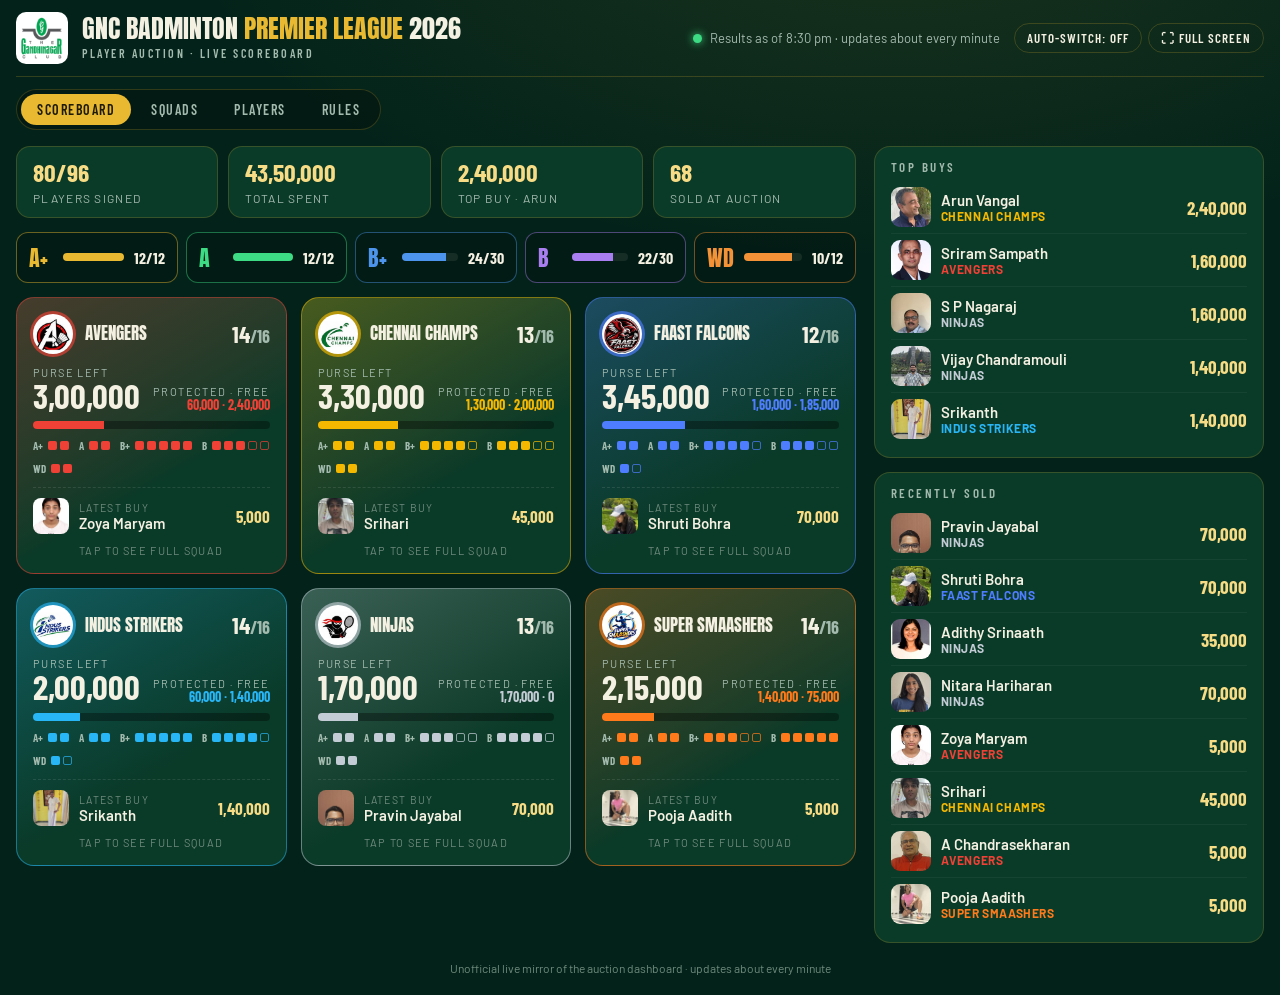
==== index.html @ 12fe9c41 "Update results" ====
<!doctype html><html lang="en"><head><meta charset="utf-8"><meta name="viewport" content="width=device-width,initial-scale=1">
<title>GNC BPL 2026 · Live Scoreboard</title>
<link rel="icon" href="img/club.png"><link rel="stylesheet" href="https://fonts.googleapis.com/css2?family=Anton&family=Barlow+Condensed:wght@600;700&family=Barlow:wght@400;600&display=swap">
<style>:root{--bg:#03231a;--panel:#0a3a28;--panel2:#0e4631;--line:rgba(232,185,49,.2);--gold:#e8b931;--gold2:#f7dc85;--ink:#f4f0e2;--muted:#a3baae;--dim:#6f8a7d}
*{box-sizing:border-box}html,body{margin:0;background:var(--bg);color:var(--ink);font:15px Barlow,system-ui,sans-serif}
body{padding:0 16px 20px;background-image:radial-gradient(1200px 600px at 70% -10%,rgba(232,185,49,.1),transparent 60%)}
header{display:flex;align-items:center;gap:14px;padding:12px 0;border-bottom:1px solid var(--line);flex-wrap:wrap}
.club{width:52px;height:52px;border-radius:10px;background:#fff;padding:3px}
h1{font:400 clamp(20px,2vw,30px)/1 Anton,Impact,sans-serif;text-transform:uppercase;margin:0}h1 span{color:var(--gold)}
header p{margin:4px 0 0;font:600 12px "Barlow Condensed";letter-spacing:2.5px;text-transform:uppercase;color:var(--muted)}
.upd{margin-left:auto;font-size:13px;color:var(--muted);display:flex;align-items:center;gap:8px}.upd i{width:9px;height:9px;border-radius:50%;background:#3ddc84;box-shadow:0 0 8px #3ddc84}
main{display:grid;grid-template-columns:minmax(0,2.15fr) minmax(0,1fr);gap:18px;margin-top:16px;align-items:start}
.L,.R{display:flex;flex-direction:column;gap:14px;min-width:0}
.kp{display:grid;grid-template-columns:repeat(4,minmax(0,1fr));gap:10px}.kp div{background:var(--panel);border:1px solid var(--line);border-radius:14px;padding:12px 16px;min-width:0}
.kp b{display:block;font:700 clamp(22px,2vw,38px)/1 "Barlow Condensed";color:var(--gold2);white-space:nowrap;overflow:hidden;text-overflow:ellipsis}.kp span{display:block;margin-top:6px;font-size:12px;letter-spacing:1.3px;text-transform:uppercase;color:var(--muted)}
.cats{display:flex;gap:8px;flex-wrap:wrap}.c{flex:1 1 0;min-width:110px;display:flex;align-items:center;gap:10px;padding:8px 12px;border-radius:12px;background:rgba(0,0,0,.22);border:1px solid color-mix(in srgb,var(--q) 45%,transparent)}
.c b{font:400 22px Anton;color:var(--q);min-width:2.2ch}.c i{flex:1;height:8px;border-radius:9px;background:rgba(255,255,255,.08);overflow:hidden}.c u{display:block;height:100%;background:var(--q)}.c em{font:700 16px "Barlow Condensed";font-style:normal}
.teams{display:grid;grid-template-columns:repeat(3,minmax(0,1fr));gap:14px}
.t{border-radius:18px;background:linear-gradient(150deg,color-mix(in srgb,var(--tc) 26%,var(--panel)),var(--panel) 62%);border:1px solid color-mix(in srgb,var(--tc) 50%,transparent);min-width:0;overflow:hidden}
.t summary{list-style:none;cursor:pointer;padding:16px}.t summary::-webkit-details-marker{display:none}
.th{display:flex;align-items:center;gap:12px}.th .lg{width:clamp(40px,3vw,56px);height:clamp(40px,3vw,56px);border-radius:50%;box-shadow:0 0 0 3px color-mix(in srgb,var(--tc) 65%,transparent);background:#fff}
.th b{flex:1;min-width:0;font:400 clamp(17px,1.3vw,24px)/1 Anton;text-transform:uppercase;white-space:nowrap;overflow:hidden;text-overflow:ellipsis}.th em{font:700 18px "Barlow Condensed";font-style:normal;color:var(--muted)}.th em i{font-style:normal;color:var(--ink);font-size:1.3em}
.mn{display:grid;grid-template-columns:1fr auto;gap:8px;align-items:end;margin-top:12px}.mn span{display:block;font-size:11px;letter-spacing:1.4px;text-transform:uppercase;color:var(--muted)}
.mn b{display:block;font:700 clamp(30px,2.7vw,50px)/.95 "Barlow Condensed";white-space:nowrap}.mn .r{text-align:right}.mn b.s{font-size:clamp(14px,1.05vw,19px);color:var(--tc)}
.bar{height:8px;border-radius:9px;background:rgba(0,0,0,.35);margin-top:10px;overflow:hidden}.bar u{display:block;height:100%;background:var(--tc)}
.pips{display:flex;gap:10px;flex-wrap:wrap;margin-top:10px}.pg{display:flex;align-items:center;gap:3px}.pg em{font:700 11px "Barlow Condensed";font-style:normal;color:var(--muted);margin-right:2px}
.pg i{width:9px;height:9px;border-radius:2px;border:1px solid color-mix(in srgb,var(--tc) 70%,transparent)}.pg i.on{background:var(--tc)}
.lb{display:flex;align-items:center;gap:10px;margin-top:12px;padding-top:10px;border-top:1px dashed rgba(255,255,255,.1)}.lb img,.lb .np{width:36px;height:36px;border-radius:8px;object-fit:cover}
.lb div{flex:1;min-width:0}.lb small{display:block;font-size:10.5px;letter-spacing:1.3px;text-transform:uppercase;color:var(--dim)}.lb b{display:block;font-weight:600;white-space:nowrap;overflow:hidden;text-overflow:ellipsis}.lb>span{font:700 17px "Barlow Condensed";color:var(--gold2)}.lb.none{color:var(--dim);font-size:13px}
.more{margin-top:10px;font-size:11px;letter-spacing:1.3px;text-transform:uppercase;color:var(--dim);text-align:center}.t[open] .more{display:none}
.roster{padding:0 14px 14px}.rc{font:700 12px "Barlow Condensed";letter-spacing:2px;color:var(--q);margin:10px 2px 4px}
.rp{display:grid;grid-template-columns:30px minmax(0,1fr) auto;gap:8px;align-items:center;padding:4px;border-radius:8px;background:rgba(0,0,0,.18);margin-bottom:4px}.rp img,.rp .np{width:30px;height:30px;border-radius:6px;object-fit:cover}
.rp b{font-weight:500;font-size:13px;white-space:nowrap;overflow:hidden;text-overflow:ellipsis}.rp span{font:600 13px "Barlow Condensed";color:var(--gold2)}.rp.open{display:block;text-align:center;color:var(--dim);font-size:11px;letter-spacing:1px;text-transform:uppercase;background:none;border:1px dashed rgba(255,255,255,.1)}
.np{display:grid;place-items:center;background:#0c2a20;color:var(--gold);font-family:Anton}
.hero{border-radius:20px;padding:18px;background:linear-gradient(160deg,var(--panel2),var(--panel) 70%);border:1px solid var(--gold)}.hero.sold{border-color:var(--tc);background:linear-gradient(160deg,color-mix(in srgb,var(--tc) 30%,var(--panel)),var(--panel) 70%)}
.tag{display:inline-flex;align-items:center;gap:8px;font:700 14px "Barlow Condensed";letter-spacing:2.5px;text-transform:uppercase;color:var(--gold)}.hero.sold .tag{color:var(--tc)}.tag i{width:10px;height:10px;border-radius:50%;background:#ff6b5b;box-shadow:0 0 10px #ff6b5b}
.hb{display:grid;grid-template-columns:clamp(100px,7.5vw,150px) minmax(0,1fr);gap:16px;align-items:center;margin-top:12px}.big{width:100%;aspect-ratio:4/5;border-radius:14px;object-fit:cover;border:2px solid var(--gold);font-size:60px}.hero.sold .big{border-color:var(--tc)}
.hero h2{font:400 clamp(24px,2vw,38px)/.95 Anton;text-transform:uppercase;margin:4px 0 8px}.hero small{font:600 12px "Barlow Condensed";letter-spacing:2px;text-transform:uppercase;color:var(--muted)}
.amt{font:700 clamp(30px,2.6vw,50px)/1 "Barlow Condensed";color:var(--gold2)}.who{display:flex;align-items:center;gap:8px;margin-top:8px;font:700 18px "Barlow Condensed";text-transform:uppercase;color:var(--tc)}.who .lg{width:30px;height:30px;border-radius:50%;background:#fff}
.soon{color:var(--muted);font-size:18px}
.box{background:var(--panel);border:1px solid var(--line);border-radius:16px;padding:12px 16px}.box h4{margin:0 0 6px;font:600 13px "Barlow Condensed";letter-spacing:2.5px;text-transform:uppercase;color:var(--muted)}
.row{display:grid;grid-template-columns:40px minmax(0,1fr) auto;gap:10px;align-items:center;padding:6px 0;border-bottom:1px solid rgba(255,255,255,.05)}.row:last-child{border-bottom:0}
.row img,.row .np{width:40px;height:40px;border-radius:9px;object-fit:cover}.row b{display:block;font-weight:600;white-space:nowrap;overflow:hidden;text-overflow:ellipsis}.row small{display:block;font-size:12px;font-weight:700;letter-spacing:.6px;text-transform:uppercase;color:var(--tc)}
.row .p{font:700 19px "Barlow Condensed";color:var(--gold2)}.rk{font:400 20px Anton;color:var(--gold);text-align:center}.em{color:var(--muted)}
footer{margin-top:18px;text-align:center;color:var(--dim);font-size:12px}
@media (max-width:1200px){main{grid-template-columns:1fr}.L,.R{display:contents}.hero{order:-1}.teams{grid-template-columns:repeat(2,minmax(0,1fr))}}
@media (max-width:640px){.kp{grid-template-columns:repeat(2,minmax(0,1fr))}.teams{grid-template-columns:1fr}.upd{margin-left:0;width:100%}}
.tabs{display:flex;gap:4px;margin-top:12px;background:rgba(0,0,0,.25);padding:4px;border-radius:999px;border:1px solid var(--line);width:fit-content;max-width:100%;overflow-x:auto}
.tabs a{padding:7px 16px;border-radius:999px;font:600 14px "Barlow Condensed";letter-spacing:1.5px;text-transform:uppercase;color:var(--muted);text-decoration:none;white-space:nowrap}
.tabs a.on{background:var(--gold);color:#1d1a08}
[hidden]{display:none!important}
.sqs{display:grid;grid-template-columns:repeat(6,minmax(0,1fr));gap:12px;margin-top:16px}
.sq{border-radius:16px;background:linear-gradient(180deg,color-mix(in srgb,var(--tc) 26%,var(--panel)),var(--panel) 140px);border:1px solid color-mix(in srgb,var(--tc) 45%,transparent);padding:12px;min-width:0}
.sq .th b{font-size:clamp(15px,1.1vw,20px)}.sq .th .lg{width:40px;height:40px}
.sqm{display:flex;justify-content:space-between;gap:6px;flex-wrap:wrap;margin:10px 2px 4px;font-size:12px;color:var(--muted)}.sqm b{color:var(--ink);font:700 16px "Barlow Condensed"}
.rc em{font-style:normal;color:var(--muted)}
.flt{display:flex;gap:10px;flex-wrap:wrap;margin-top:16px}.seg{display:flex;gap:3px;background:rgba(0,0,0,.25);padding:3px;border-radius:10px;border:1px solid var(--line);flex-wrap:wrap}
.seg button{border:0;background:none;color:var(--muted);padding:6px 10px;border-radius:7px;font:600 13px "Barlow Condensed";letter-spacing:1px;text-transform:uppercase;cursor:pointer}.seg button.on{background:var(--panel2);color:var(--gold)}
.grid{display:grid;grid-template-columns:repeat(auto-fill,minmax(130px,1fr));gap:12px;margin-top:14px}
.pc{border-radius:12px;overflow:hidden;background:var(--panel);border:1px solid var(--line);min-width:0}.pc .im{position:relative;aspect-ratio:4/5;background:#0c2a20}
.pc .im img,.pc .im .np{width:100%;height:100%;object-fit:cover;display:grid;font-size:40px}.pc.sold .im img,.pc.ret .im img{filter:grayscale(.5) brightness(.75)}.pc.uns .im img{filter:grayscale(1) brightness(.5)}
.pc .no{position:absolute;left:0;top:0;background:var(--gold);color:#1d1a08;font:700 14px "Barlow Condensed";padding:1px 8px;border-bottom-right-radius:8px}
.pc .ct{position:absolute;right:6px;top:6px;color:#111;font:700 12px "Barlow Condensed";padding:1px 6px;border-radius:5px}
.pc b{display:block;padding:7px 8px 0;font-size:13px;line-height:1.15}.pc small{display:block;padding:3px 8px 8px;font:700 12px "Barlow Condensed";letter-spacing:.4px;text-transform:uppercase;color:var(--tc)}
.rules{max-width:1000px;margin:16px auto 0}.rules h2{font:400 clamp(24px,2.4vw,34px) Anton;text-transform:uppercase;margin:0}.rsub{color:var(--muted);margin:6px 0 12px}
.rlist{list-style:none;margin:0;padding:0}
.rlist .rule{display:grid;grid-template-columns:40px minmax(0,1fr);gap:14px;padding:18px 0;border-bottom:1px solid var(--line)}
.rlist .rn{width:40px;height:40px;border-radius:50%;background:var(--gold);color:#1d1a08;display:grid;place-items:center;font:700 20px "Barlow Condensed"}
.rlist .rule>div>b{display:block;font:400 clamp(18px,1.6vw,22px)/1.15 Anton;text-transform:uppercase;color:var(--gold2);margin:6px 0 8px;letter-spacing:.3px}
.rlist p{color:var(--muted);line-height:1.55;margin:0}.rlist p b{color:var(--ink);font-weight:600}.rlist p i{color:var(--dim)}
.rlist .ex{margin-top:12px;padding:12px 16px;border-left:3px solid var(--gold);background:rgba(255,255,255,.04);border-radius:0 10px 10px 0;line-height:1.55;min-width:0}
.rlist .ex small{display:block;font:700 12px "Barlow Condensed";letter-spacing:1.2px;text-transform:uppercase;color:var(--gold);margin-bottom:6px}
.rlist .ex span{display:block}.rlist .ex span+span{margin-top:6px}.rlist .ex b{color:var(--ink);font-weight:600}
.rlist .rtab{overflow-x:auto;margin:4px 0;-webkit-overflow-scrolling:touch}
.rlist table{width:100%;border-collapse:collapse;font-size:14px;min-width:520px}
.rlist th{text-align:left;font:700 12px "Barlow Condensed";letter-spacing:1px;text-transform:uppercase;color:var(--muted);padding:7px 10px;border-bottom:1px solid var(--line);white-space:nowrap}
.rlist td{padding:7px 10px;border-bottom:1px solid rgba(255,255,255,.06);white-space:nowrap}.rlist .r{text-align:right}.rlist tr.tot td{font-weight:700;border-top:1px solid var(--line)}
.rlist .rt-team{display:inline-flex;align-items:center;gap:8px}.rlist .rt-team img,.rlist .rt-team .lg{width:26px;height:26px;border-radius:50%;background:#fff;box-shadow:0 0 0 2px var(--tc)}.rlist .rt-team b{font-weight:600}
.rlist .fn{display:block;font-size:13px;color:var(--dim);margin-top:8px;white-space:normal;line-height:1.45}
@media (max-width:1200px){.sqs{grid-template-columns:repeat(3,minmax(0,1fr))}}
@media (max-width:640px){.sqs{grid-template-columns:1fr}.grid{grid-template-columns:repeat(2,minmax(0,1fr))}.tabs{width:100%;justify-content:space-between}.tabs a{padding:6px 9px;font-size:12.5px;letter-spacing:.8px}}
#sov{position:fixed;inset:0;z-index:50;display:grid;place-items:center;background:radial-gradient(circle at 50% 45%,color-mix(in srgb,var(--tc) 55%,#000) 0%,rgba(0,0,0,.92) 70%);cursor:pointer;padding:16px;animation:fi .25s}
#sov[hidden]{display:none!important}@keyframes fi{from{opacity:0}}
#sov .si{display:flex;align-items:center;gap:clamp(18px,4vw,56px);flex-wrap:wrap;justify-content:center;text-align:center}
#sov .sp{width:clamp(150px,22vw,300px);aspect-ratio:4/5;object-fit:cover;border-radius:18px;border:4px solid var(--gold);box-shadow:0 30px 80px rgba(0,0,0,.6);animation:pop .5s cubic-bezier(.2,1.4,.4,1)}
@keyframes pop{from{transform:scale(.6) rotate(-6deg);opacity:0}}
#sov .sw{font:400 clamp(70px,13vw,180px)/.85 Anton;color:var(--gold);letter-spacing:4px;animation:slam .45s cubic-bezier(.2,1.6,.4,1) .1s both}@keyframes slam{from{transform:scale(2.6);opacity:0}}
#sov .sn{font:400 clamp(28px,4vw,52px) Anton;text-transform:uppercase;margin-top:8px}
#sov .st{display:flex;align-items:center;justify-content:center;gap:14px;margin-top:14px}#sov .st img{width:64px;height:64px;border-radius:50%;background:#fff;box-shadow:0 0 0 4px var(--tc)}
#sov .st b{font:400 clamp(24px,3vw,40px) Anton;text-transform:uppercase;color:var(--tc)}
#sov .spr{font:700 clamp(44px,6vw,86px) "Barlow Condensed";margin-top:8px}
#sov .sd{position:absolute;bottom:18px;left:0;right:0;text-align:center;color:var(--muted);font-size:12px;letter-spacing:2px;text-transform:uppercase}
#cf{position:fixed;inset:0;pointer-events:none;z-index:60}
.sqsearch{display:flex;align-items:center;gap:12px;margin-top:16px}
.sqsearch input{flex:0 1 380px;min-width:0;background:rgba(0,0,0,.3);border:1px solid var(--line);border-radius:10px;color:var(--ink);padding:10px 14px;font:inherit;font-size:15px}
.sqsearch input:focus{outline:2px solid var(--gold);outline-offset:1px}
.sqsearch span{color:var(--muted);font-size:13px}
.rlist .rt-team img,.rlist .rt-team .lg{display:block;flex:none}.rlist .rt-team{display:flex}
.flt input{flex:1 1 220px;max-width:340px;min-width:0;background:rgba(0,0,0,.3);border:1px solid var(--line);border-radius:10px;color:var(--ink);padding:9px 13px;font:inherit}
.flt input:focus{outline:2px solid var(--gold);outline-offset:1px}

#sov .spw{position:relative;flex:none;margin-top:clamp(60px,8vw,110px)}
#sov .gvw{position:absolute;left:47%;top:0;width:83%;transform-origin:88% 50%;opacity:0;pointer-events:none;animation:gvSwing .55s cubic-bezier(.55,0,.9,.4) forwards;z-index:2}
#sov .gvw .gv{width:100%;display:block;filter:drop-shadow(0 14px 20px rgba(0,0,0,.55))}
@keyframes gvSwing{0%{opacity:1;transform:translateY(-102%) rotate(-70deg)}75%{opacity:1;transform:translateY(-102%) rotate(-8deg)}86%{opacity:1;transform:translateY(-102%) rotate(-15deg)}100%{opacity:1;transform:translateY(-102%) rotate(-12deg)}}
#sov .gbst{position:absolute;left:12%;top:0;width:62%;opacity:0;transform:translateY(-52%);pointer-events:none;animation:gvBurst .5s ease-out .42s forwards;z-index:2}
@keyframes gvBurst{0%{opacity:0;transform:translateY(-52%) scale(.3)}30%{opacity:1;transform:translateY(-52%) scale(1.1)}100%{opacity:0;transform:translateY(-52%) scale(1.4)}}
#sov .sp{animation:pop .5s cubic-bezier(.2,1.4,.4,1),gvBump .35s ease-out .42s}
@keyframes gvBump{40%{transform:translateY(8px) scale(.97)}}
#sov .sw{animation-delay:.45s}
#sov .si{animation:gvShake .3s .42s}@keyframes gvShake{20%{transform:translate(-4px,2px)}50%{transform:translate(4px,-2px)}80%{transform:translate(-2px,1px)}}

.tvb{display:flex;gap:6px}.tvb button{background:transparent;color:var(--ink);border:1px solid var(--line);border-radius:999px;padding:6px 12px;font:600 13px "Barlow Condensed";letter-spacing:1px;text-transform:uppercase;cursor:pointer}.tvb button.on{background:var(--gold);color:#1d1a08;border-color:var(--gold)}
body.fs footer{display:none}
@media (max-width:640px){.tvb{width:100%}.tvb button{flex:1}}
</style></head><body>
<header><img class="club" src="img/club.png" alt=""><div><h1>GNC Badminton <span>Premier League</span> 2026</h1><p>Player auction · live scoreboard</p></div>
<div class="upd"><i></i><span id="asof">Results as of 8:30 pm · updates about every minute</span></div><div class="tvb"><button id="bAuto" type="button" title="Switch between Scoreboard and Squads every minute">Auto-switch: off</button><button id="bFs" type="button">⛶ Full screen</button></div></header>
<nav class="tabs"><a href="#scoreboard" data-t="scoreboard">Scoreboard</a><a href="#squads" data-t="squads">Squads</a><a href="#players" data-t="players">Players</a><a href="#rules" data-t="rules">Rules</a></nav>
<main id="v-scoreboard" class="view"><div class="L"><div class="kp"><div><b>80/96</b><span>Players signed</span></div><div><b>43,50,000</b><span>Total spent</span></div><div><b>2,40,000</b><span>Top buy · Arun</span></div><div><b>68</b><span>Sold at auction</span></div></div>
<div class="cats"><div class="c" style="--q:#e8b931"><b>A+</b><i><u style="width:100%"></u></i><em>12/12</em></div><div class="c" style="--q:#3ddc84"><b>A</b><i><u style="width:100%"></u></i><em>12/12</em></div><div class="c" style="--q:#4d94ec"><b>B+</b><i><u style="width:80%"></u></i><em>24/30</em></div><div class="c" style="--q:#a97ef0"><b>B</b><i><u style="width:73%"></u></i><em>22/30</em></div><div class="c" style="--q:#f39237"><b>WD</b><i><u style="width:83%"></u></i><em>10/12</em></div></div><div class="teams"><details class="t" style="--tc:#ef4136"><summary><div class="th"><img class="lg" src="img/l0.png" alt=""><b>Avengers</b><em><i>14</i>/16</em></div>
<div class="mn"><div><span>Purse left</span><b>3,00,000</b></div><div class="r"><span>Protected · Free</span><b class="s">60,000 · 2,40,000</b></div></div>
<div class="bar"><u style="width:30%"></u></div><div class="pips"><span class="pg"><em>A+</em><i class="on"></i><i class="on"></i></span><span class="pg"><em>A</em><i class="on"></i><i class="on"></i></span><span class="pg"><em>B+</em><i class="on"></i><i class="on"></i><i class="on"></i><i class="on"></i><i class="on"></i></span><span class="pg"><em>B</em><i class="on"></i><i class="on"></i><i class="on"></i><i class=""></i><i class=""></i></span><span class="pg"><em>WD</em><i class="on"></i><i class="on"></i></span></div>
<div class="lb"><img class="" src="img/p112.jpg" alt="" loading="lazy"><div><small>Latest buy</small><b>Zoya Maryam</b></div><span>5,000</span></div>
<div class="more">Tap to see full squad</div></summary><div class="roster"><div class="rc" style="--q:#e8b931">A+</div><div class="rp"><img class="" src="img/p8.jpg" alt="" loading="lazy"><b>Nirav Hariharan</b><span>1,00,000</span></div><div class="rp"><img class="" src="img/p9.jpg" alt="" loading="lazy"><b>Rajarajan K</b><span>60,000</span></div><div class="rc" style="--q:#3ddc84">A</div><div class="rp"><img class="" src="img/p13.jpg" alt="" loading="lazy"><b>Abhinav Mathew</b><span>Owner</span></div><div class="rp"><img class="" src="img/p20.jpg" alt="" loading="lazy"><b>Priya Ananthanarayanan</b><span>1,20,000</span></div><div class="rc" style="--q:#4d94ec">B+</div><div class="rp"><img class="" src="img/p53.jpg" alt="" loading="lazy"><b>Vignesh</b><span>Strategist</span></div><div class="rp"><img class="" src="img/p49.jpg" alt="" loading="lazy"><b>Sriram Sampath</b><span>1,60,000</span></div><div class="rp"><img class="" src="img/p26.jpg" alt="" loading="lazy"><b>Ashwath Mahadev Subramanian</b><span>1,00,000</span></div><div class="rp"><img class="" src="img/p45.jpg" alt="" loading="lazy"><b>Shivaram</b><span>60,000</span></div><div class="rp"><img class="" src="img/p39.jpg" alt="" loading="lazy"><b>Raghavendran</b><span>5,000</span></div><div class="rc" style="--q:#a97ef0">B</div><div class="rp"><img class="" src="img/p63.jpg" alt="" loading="lazy"><b>Aryan Varad Vangal</b><span>45,000</span></div><div class="rp"><img class="" src="img/p71.jpg" alt="" loading="lazy"><b>Lakshminarayanan K</b><span>10,000</span></div><div class="rp"><img class="" src="img/p55.jpg" alt="" loading="lazy"><b>A Chandrasekharan</b><span>5,000</span></div><div class="rp open">Open slot</div><div class="rp open">Open slot</div><div class="rc" style="--q:#f39237">WD</div><div class="rp"><img class="" src="img/p107.jpg" alt="" loading="lazy"><b>Patricia</b><span>15,000</span></div><div class="rp"><img class="" src="img/p112.jpg" alt="" loading="lazy"><b>Zoya Maryam</b><span>5,000</span></div></div></details><details class="t" style="--tc:#f5b800"><summary><div class="th"><img class="lg" src="img/l1.png" alt=""><b>Chennai Champs</b><em><i>13</i>/16</em></div>
<div class="mn"><div><span>Purse left</span><b>3,30,000</b></div><div class="r"><span>Protected · Free</span><b class="s">1,30,000 · 2,00,000</b></div></div>
<div class="bar"><u style="width:34%"></u></div><div class="pips"><span class="pg"><em>A+</em><i class="on"></i><i class="on"></i></span><span class="pg"><em>A</em><i class="on"></i><i class="on"></i></span><span class="pg"><em>B+</em><i class="on"></i><i class="on"></i><i class="on"></i><i class="on"></i><i class=""></i></span><span class="pg"><em>B</em><i class="on"></i><i class="on"></i><i class="on"></i><i class=""></i><i class=""></i></span><span class="pg"><em>WD</em><i class="on"></i><i class="on"></i></span></div>
<div class="lb"><img class="" src="img/p89.jpg" alt="" loading="lazy"><div><small>Latest buy</small><b>Srihari</b></div><span>45,000</span></div>
<div class="more">Tap to see full squad</div></summary><div class="roster"><div class="rc" style="--q:#e8b931">A+</div><div class="rp"><img class="" src="img/p6.jpg" alt="" loading="lazy"><b>Goutham</b><span>Strategist</span></div><div class="rp"><img class="" src="img/p3.jpg" alt="" loading="lazy"><b>Cheenu</b><span>60,000</span></div><div class="rc" style="--q:#3ddc84">A</div><div class="rp"><img class="" src="img/p15.jpg" alt="" loading="lazy"><b>Arun Vangal</b><span>2,40,000</span></div><div class="rp"><img class="" src="img/p14.jpg" alt="" loading="lazy"><b>Antara Ramkumar</b><span>5,000</span></div><div class="rc" style="--q:#4d94ec">B+</div><div class="rp"><img class="" src="img/p51.jpg" alt="" loading="lazy"><b>Umapathy</b><span>Owner</span></div><div class="rp"><img class="" src="img/p46.jpg" alt="" loading="lazy"><b>Shruthi S</b><span>60,000</span></div><div class="rp"><img class="" src="img/p50.jpg" alt="" loading="lazy"><b>Sudarsan Ranganathan</b><span>20,000</span></div><div class="rp"><img class="" src="img/p34.jpg" alt="" loading="lazy"><b>Nandakumar Dhruvan</b><span>20,000</span></div><div class="rp open">Open slot</div><div class="rc" style="--q:#a97ef0">B</div><div class="rp"><img class="" src="img/p95.jpg" alt="" loading="lazy"><b>Venu Srinivasan</b><span>90,000</span></div><div class="rp"><img class="" src="img/p89.jpg" alt="" loading="lazy"><b>Srihari</b><span>45,000</span></div><div class="rp"><img class="" src="img/p87.jpg" alt="" loading="lazy"><b>Shiva</b><span>30,000</span></div><div class="rp open">Open slot</div><div class="rp open">Open slot</div><div class="rc" style="--q:#f39237">WD</div><div class="rp"><img class="" src="img/p100.jpg" alt="" loading="lazy"><b>Anusha</b><span>80,000</span></div><div class="rp"><img class="" src="img/p105.jpg" alt="" loading="lazy"><b>Neha Dhruvan</b><span>5,000</span></div></div></details><details class="t" style="--tc:#4f7dff"><summary><div class="th"><img class="lg" src="img/l5.png" alt=""><b>Faast Falcons</b><em><i>12</i>/16</em></div>
<div class="mn"><div><span>Purse left</span><b>3,45,000</b></div><div class="r"><span>Protected · Free</span><b class="s">1,60,000 · 1,85,000</b></div></div>
<div class="bar"><u style="width:35%"></u></div><div class="pips"><span class="pg"><em>A+</em><i class="on"></i><i class="on"></i></span><span class="pg"><em>A</em><i class="on"></i><i class="on"></i></span><span class="pg"><em>B+</em><i class="on"></i><i class="on"></i><i class="on"></i><i class="on"></i><i class=""></i></span><span class="pg"><em>B</em><i class="on"></i><i class="on"></i><i class="on"></i><i class=""></i><i class=""></i></span><span class="pg"><em>WD</em><i class="on"></i><i class=""></i></span></div>
<div class="lb"><img class="" src="img/p22.jpg" alt="" loading="lazy"><div><small>Latest buy</small><b>Shruti Bohra</b></div><span>70,000</span></div>
<div class="more">Tap to see full squad</div></summary><div class="roster"><div class="rc" style="--q:#e8b931">A+</div><div class="rp"><img class="" src="img/p12.jpg" alt="" loading="lazy"><b>Shyam Dhruvan</b><span>70,000</span></div><div class="rp"><img class="" src="img/p11.jpg" alt="" loading="lazy"><b>Sandeep Srinivasan</b><span>70,000</span></div><div class="rc" style="--q:#3ddc84">A</div><div class="rp"><img class="" src="img/p16.jpg" alt="" loading="lazy"><b>K Balaji</b><span>Strategist</span></div><div class="rp"><img class="" src="img/p22.jpg" alt="" loading="lazy"><b>Shruti Bohra</b><span>70,000</span></div><div class="rc" style="--q:#4d94ec">B+</div><div class="rp"><img class="" src="img/p32.jpg" alt="" loading="lazy"><b>Lokanathan M S</b><span>1,20,000</span></div><div class="rp"><img class="" src="img/p41.jpg" alt="" loading="lazy"><b>Ranjith Bohra</b><span>1,00,000</span></div><div class="rp"><img class="" src="img/p42.jpg" alt="" loading="lazy"><b>Rashmee Gopalan</b><span>90,000</span></div><div class="rp"><img class="" src="img/p43.jpg" alt="" loading="lazy"><b>S Sridhar</b><span>15,000</span></div><div class="rp open">Open slot</div><div class="rc" style="--q:#a97ef0">B</div><div class="rp"><img class="" src="img/p65.jpg" alt="" loading="lazy"><b>Bharath Cola</b><span>Owner</span></div><div class="rp"><img class="" src="img/p92.jpg" alt="" loading="lazy"><b>Uma Maheswari</b><span>50,000</span></div><div class="rp"><img class="" src="img/p76.jpg" alt="" loading="lazy"><b>Preethika</b><span>5,000</span></div><div class="rp open">Open slot</div><div class="rp open">Open slot</div><div class="rc" style="--q:#f39237">WD</div><div class="rp"><img class="" src="img/p103.jpg" alt="" loading="lazy"><b>Lekha Mithra</b><span>50,000</span></div><div class="rp open">Open slot</div></div></details><details class="t" style="--tc:#29b6f6"><summary><div class="th"><img class="lg" src="img/l2.png" alt=""><b>Indus Strikers</b><em><i>14</i>/16</em></div>
<div class="mn"><div><span>Purse left</span><b>2,00,000</b></div><div class="r"><span>Protected · Free</span><b class="s">60,000 · 1,40,000</b></div></div>
<div class="bar"><u style="width:20%"></u></div><div class="pips"><span class="pg"><em>A+</em><i class="on"></i><i class="on"></i></span><span class="pg"><em>A</em><i class="on"></i><i class="on"></i></span><span class="pg"><em>B+</em><i class="on"></i><i class="on"></i><i class="on"></i><i class="on"></i><i class="on"></i></span><span class="pg"><em>B</em><i class="on"></i><i class="on"></i><i class="on"></i><i class="on"></i><i class=""></i></span><span class="pg"><em>WD</em><i class="on"></i><i class=""></i></span></div>
<div class="lb"><img class="" src="img/p48.jpg" alt="" loading="lazy"><div><small>Latest buy</small><b>Srikanth</b></div><span>1,40,000</span></div>
<div class="more">Tap to see full squad</div></summary><div class="roster"><div class="rc" style="--q:#e8b931">A+</div><div class="rp"><img class="" src="img/p10.jpg" alt="" loading="lazy"><b>Rohit Krishnan</b><span>Owner</span></div><div class="rp"><img class="" src="img/p7.jpg" alt="" loading="lazy"><b>Jayanth</b><span>1,20,000</span></div><div class="rc" style="--q:#3ddc84">A</div><div class="rp"><img class="" src="img/p24.jpg" alt="" loading="lazy"><b>Vijay Krishnan</b><span>Strategist</span></div><div class="rp"><img class="" src="img/p23.jpg" alt="" loading="lazy"><b>Varun Arjune</b><span>70,000</span></div><div class="rc" style="--q:#4d94ec">B+</div><div class="rp"><img class="" src="img/p48.jpg" alt="" loading="lazy"><b>Srikanth</b><span>1,40,000</span></div><div class="rp"><img class="" src="img/p25.jpg" alt="" loading="lazy"><b>Abbishek V Bharadwaj</b><span>1,00,000</span></div><div class="rp"><img class="" src="img/p30.jpg" alt="" loading="lazy"><b>Karthick Chacha</b><span>80,000</span></div><div class="rp"><img class="" src="img/p38.jpg" alt="" loading="lazy"><b>Radhakrishnan Sreenivasan (RK)</b><span>70,000</span></div><div class="rp"><img class="" src="img/p40.jpg" alt="" loading="lazy"><b>Ramarao Y</b><span>45,000</span></div><div class="rc" style="--q:#a97ef0">B</div><div class="rp"><img class="" src="img/p94.jpg" alt="" loading="lazy"><b>Varun Shanmugam</b><span>40,000</span></div><div class="rp"><img class="" src="img/p62.jpg" alt="" loading="lazy"><b>Arjune Santhanam</b><span>30,000</span></div><div class="rp"><img class="" src="img/p93.jpg" alt="" loading="lazy"><b>V. Yathin Mitran</b><span>5,000</span></div><div class="rp"><img class="" src="img/p97.jpg" alt="" loading="lazy"><b>Vishnu Raman</b><span>5,000</span></div><div class="rp open">Open slot</div><div class="rc" style="--q:#f39237">WD</div><div class="rp"><img class="" src="img/p102.jpg" alt="" loading="lazy"><b>Darshana</b><span>80,000</span></div><div class="rp open">Open slot</div></div></details><details class="t" style="--tc:#c3ccd4"><summary><div class="th"><img class="lg" src="img/l3.png" alt=""><b>Ninjas</b><em><i>13</i>/16</em></div>
<div class="mn"><div><span>Purse left</span><b>1,70,000</b></div><div class="r"><span>Protected · Free</span><b class="s">1,70,000 · 0</b></div></div>
<div class="bar"><u style="width:17%"></u></div><div class="pips"><span class="pg"><em>A+</em><i class="on"></i><i class="on"></i></span><span class="pg"><em>A</em><i class="on"></i><i class="on"></i></span><span class="pg"><em>B+</em><i class="on"></i><i class="on"></i><i class="on"></i><i class=""></i><i class=""></i></span><span class="pg"><em>B</em><i class="on"></i><i class="on"></i><i class="on"></i><i class="on"></i><i class=""></i></span><span class="pg"><em>WD</em><i class="on"></i><i class="on"></i></span></div>
<div class="lb"><img class="" src="img/p19.jpg" alt="" loading="lazy"><div><small>Latest buy</small><b>Pravin Jayabal</b></div><span>70,000</span></div>
<div class="more">Tap to see full squad</div></summary><div class="roster"><div class="rc" style="--q:#e8b931">A+</div><div class="rp"><img class="" src="img/p1.jpg" alt="" loading="lazy"><b>Aadith Prasad</b><span>60,000</span></div><div class="rp"><img class="" src="img/p5.jpg" alt="" loading="lazy"><b>Gourav</b><span>60,000</span></div><div class="rc" style="--q:#3ddc84">A</div><div class="rp"><img class="" src="img/p18.jpg" alt="" loading="lazy"><b>Nishant Vijayakumar</b><span>Strategist</span></div><div class="rp"><img class="" src="img/p19.jpg" alt="" loading="lazy"><b>Pravin Jayabal</b><span>70,000</span></div><div class="rc" style="--q:#4d94ec">B+</div><div class="rp"><img class="" src="img/p47.jpg" alt="" loading="lazy"><b>Sneha Kumar</b><span>Owner</span></div><div class="rp"><img class="" src="img/p54.jpg" alt="" loading="lazy"><b>Vijay Chandramouli</b><span>1,40,000</span></div><div class="rp"><img class="" src="img/p29.jpg" alt="" loading="lazy"><b>Kaavya Sekar</b><span>1,20,000</span></div><div class="rp open">Open slot</div><div class="rp open">Open slot</div><div class="rc" style="--q:#a97ef0">B</div><div class="rp"><img class="" src="img/p80.jpg" alt="" loading="lazy"><b>S P Nagaraj</b><span>1,60,000</span></div><div class="rp"><img class="" src="img/p91.jpg" alt="" loading="lazy"><b>Srish</b><span>90,000</span></div><div class="rp"><img class="" src="img/p67.jpg" alt="" loading="lazy"><b>Dushyanth</b><span>5,000</span></div><div class="rp"><img class="" src="img/p77.jpg" alt="" loading="lazy"><b>R Ashwin</b><span>5,000</span></div><div class="rp open">Open slot</div><div class="rc" style="--q:#f39237">WD</div><div class="rp"><img class="" src="img/p106.jpg" alt="" loading="lazy"><b>Nitara Hariharan</b><span>70,000</span></div><div class="rp"><img class="" src="img/p98.jpg" alt="" loading="lazy"><b>Adithy Srinaath</b><span>35,000</span></div></div></details><details class="t" style="--tc:#ff7a1a"><summary><div class="th"><img class="lg" src="img/l4.png" alt=""><b>Super Smaashers</b><em><i>14</i>/16</em></div>
<div class="mn"><div><span>Purse left</span><b>2,15,000</b></div><div class="r"><span>Protected · Free</span><b class="s">1,40,000 · 75,000</b></div></div>
<div class="bar"><u style="width:22%"></u></div><div class="pips"><span class="pg"><em>A+</em><i class="on"></i><i class="on"></i></span><span class="pg"><em>A</em><i class="on"></i><i class="on"></i></span><span class="pg"><em>B+</em><i class="on"></i><i class="on"></i><i class="on"></i><i class=""></i><i class=""></i></span><span class="pg"><em>B</em><i class="on"></i><i class="on"></i><i class="on"></i><i class="on"></i><i class="on"></i></span><span class="pg"><em>WD</em><i class="on"></i><i class="on"></i></span></div>
<div class="lb"><img class="" src="img/p74.jpg" alt="" loading="lazy"><div><small>Latest buy</small><b>Pooja Aadith</b></div><span>5,000</span></div>
<div class="more">Tap to see full squad</div></summary><div class="roster"><div class="rc" style="--q:#e8b931">A+</div><div class="rp"><img class="" src="img/p2.jpg" alt="" loading="lazy"><b>Adarsh Nagaraj</b><span>Strategist</span></div><div class="rp"><img class="" src="img/p4.jpg" alt="" loading="lazy"><b>Chirrag Sheth</b><span>1,20,000</span></div><div class="rc" style="--q:#3ddc84">A</div><div class="rp"><img class="" src="img/p17.jpg" alt="" loading="lazy"><b>Munna</b><span>1,20,000</span></div><div class="rp"><img class="" src="img/p21.jpg" alt="" loading="lazy"><b>Satish Balasubramanian</b><span>45,000</span></div><div class="rc" style="--q:#4d94ec">B+</div><div class="rp"><img class="" src="img/p52.jpg" alt="" loading="lazy"><b>Umasangar</b><span>50,000</span></div><div class="rp"><img class="" src="img/p36.jpg" alt="" loading="lazy"><b>Prakash Dakshinamurthy</b><span>45,000</span></div><div class="rp"><img class="" src="img/p31.jpg" alt="" loading="lazy"><b>Lavanya Iyer</b><span>45,000</span></div><div class="rp open">Open slot</div><div class="rp open">Open slot</div><div class="rc" style="--q:#a97ef0">B</div><div class="rp"><img class="" src="img/p58.jpg" alt="" loading="lazy"><b>Andy</b><span>Owner</span></div><div class="rp"><img class="" src="img/p90.jpg" alt="" loading="lazy"><b>Sriram</b><span>1,20,000</span></div><div class="rp"><img class="" src="img/p72.jpg" alt="" loading="lazy"><b>Mahesh D</b><span>1,00,000</span></div><div class="rp"><img class="" src="img/p78.jpg" alt="" loading="lazy"><b>Ram</b><span>5,000</span></div><div class="rp"><img class="" src="img/p74.jpg" alt="" loading="lazy"><b>Pooja Aadith</b><span>5,000</span></div><div class="rc" style="--q:#f39237">WD</div><div class="rp"><img class="" src="img/p109.jpg" alt="" loading="lazy"><b>Reema Sundaram</b><span>70,000</span></div><div class="rp"><img class="" src="img/p108.jpg" alt="" loading="lazy"><b>Priya Subramanian</b><span>45,000</span></div></div></details></div></div>
<div class="R"><div class="box"><h4>Top buys</h4><div class="row" style="--tc:#f5b800"><img class="" src="img/p15.jpg" alt="" loading="lazy"><div><b>Arun Vangal</b><small>Chennai Champs</small></div><span class="p">2,40,000</span></div><div class="row" style="--tc:#ef4136"><img class="" src="img/p49.jpg" alt="" loading="lazy"><div><b>Sriram Sampath</b><small>Avengers</small></div><span class="p">1,60,000</span></div><div class="row" style="--tc:#c3ccd4"><img class="" src="img/p80.jpg" alt="" loading="lazy"><div><b>S P Nagaraj</b><small>Ninjas</small></div><span class="p">1,60,000</span></div><div class="row" style="--tc:#c3ccd4"><img class="" src="img/p54.jpg" alt="" loading="lazy"><div><b>Vijay Chandramouli</b><small>Ninjas</small></div><span class="p">1,40,000</span></div><div class="row" style="--tc:#29b6f6"><img class="" src="img/p48.jpg" alt="" loading="lazy"><div><b>Srikanth</b><small>Indus Strikers</small></div><span class="p">1,40,000</span></div></div><div class="box"><h4>Recently sold</h4><div class="row" style="--tc:#c3ccd4"><img class="" src="img/p19.jpg" alt="" loading="lazy"><div><b>Pravin Jayabal</b><small>Ninjas</small></div><span class="p">70,000</span></div><div class="row" style="--tc:#4f7dff"><img class="" src="img/p22.jpg" alt="" loading="lazy"><div><b>Shruti Bohra</b><small>Faast Falcons</small></div><span class="p">70,000</span></div><div class="row" style="--tc:#c3ccd4"><img class="" src="img/p98.jpg" alt="" loading="lazy"><div><b>Adithy Srinaath</b><small>Ninjas</small></div><span class="p">35,000</span></div><div class="row" style="--tc:#c3ccd4"><img class="" src="img/p106.jpg" alt="" loading="lazy"><div><b>Nitara Hariharan</b><small>Ninjas</small></div><span class="p">70,000</span></div><div class="row" style="--tc:#ef4136"><img class="" src="img/p112.jpg" alt="" loading="lazy"><div><b>Zoya Maryam</b><small>Avengers</small></div><span class="p">5,000</span></div><div class="row" style="--tc:#f5b800"><img class="" src="img/p89.jpg" alt="" loading="lazy"><div><b>Srihari</b><small>Chennai Champs</small></div><span class="p">45,000</span></div><div class="row" style="--tc:#ef4136"><img class="" src="img/p55.jpg" alt="" loading="lazy"><div><b>A Chandrasekharan</b><small>Avengers</small></div><span class="p">5,000</span></div><div class="row" style="--tc:#ff7a1a"><img class="" src="img/p74.jpg" alt="" loading="lazy"><div><b>Pooja Aadith</b><small>Super Smaashers</small></div><span class="p">5,000</span></div></div></div></main>
<section id="v-squads" class="view" hidden><div class="sqsearch"><input id="sqq" type="search" placeholder="Search a player…" autocomplete="off"><span id="sqn"></span></div><div class="sqs"><div class="sq" style="--tc:#ef4136"><div class="th"><img class="lg" src="img/l0.png" alt=""><b>Avengers</b><em><i>14</i>/16</em></div><div class="sqm"><span>Purse left <b>3,00,000</b></span><span>Spent <b>6,85,000</b></span></div><div class="rc" style="--q:#e8b931">A+ <em>2/2</em></div><div class="rp"><img class="" src="img/p8.jpg" alt="" loading="lazy"><b>Nirav Hariharan</b><span>1,00,000</span></div><div class="rp"><img class="" src="img/p9.jpg" alt="" loading="lazy"><b>Rajarajan K</b><span>60,000</span></div><div class="rc" style="--q:#3ddc84">A <em>2/2</em></div><div class="rp"><img class="" src="img/p13.jpg" alt="" loading="lazy"><b>Abhinav Mathew</b><span>Owner</span></div><div class="rp"><img class="" src="img/p20.jpg" alt="" loading="lazy"><b>Priya Ananthanarayanan</b><span>1,20,000</span></div><div class="rc" style="--q:#4d94ec">B+ <em>5/5</em></div><div class="rp"><img class="" src="img/p53.jpg" alt="" loading="lazy"><b>Vignesh</b><span>Strategist</span></div><div class="rp"><img class="" src="img/p49.jpg" alt="" loading="lazy"><b>Sriram Sampath</b><span>1,60,000</span></div><div class="rp"><img class="" src="img/p26.jpg" alt="" loading="lazy"><b>Ashwath Mahadev Subramanian</b><span>1,00,000</span></div><div class="rp"><img class="" src="img/p45.jpg" alt="" loading="lazy"><b>Shivaram</b><span>60,000</span></div><div class="rp"><img class="" src="img/p39.jpg" alt="" loading="lazy"><b>Raghavendran</b><span>5,000</span></div><div class="rc" style="--q:#a97ef0">B <em>3/5</em></div><div class="rp"><img class="" src="img/p63.jpg" alt="" loading="lazy"><b>Aryan Varad Vangal</b><span>45,000</span></div><div class="rp"><img class="" src="img/p71.jpg" alt="" loading="lazy"><b>Lakshminarayanan K</b><span>10,000</span></div><div class="rp"><img class="" src="img/p55.jpg" alt="" loading="lazy"><b>A Chandrasekharan</b><span>5,000</span></div><div class="rp open">Open slot</div><div class="rp open">Open slot</div><div class="rc" style="--q:#f39237">WD <em>2/2</em></div><div class="rp"><img class="" src="img/p107.jpg" alt="" loading="lazy"><b>Patricia</b><span>15,000</span></div><div class="rp"><img class="" src="img/p112.jpg" alt="" loading="lazy"><b>Zoya Maryam</b><span>5,000</span></div></div><div class="sq" style="--tc:#f5b800"><div class="th"><img class="lg" src="img/l1.png" alt=""><b>Chennai Champs</b><em><i>13</i>/16</em></div><div class="sqm"><span>Purse left <b>3,30,000</b></span><span>Spent <b>6,55,000</b></span></div><div class="rc" style="--q:#e8b931">A+ <em>2/2</em></div><div class="rp"><img class="" src="img/p6.jpg" alt="" loading="lazy"><b>Goutham</b><span>Strategist</span></div><div class="rp"><img class="" src="img/p3.jpg" alt="" loading="lazy"><b>Cheenu</b><span>60,000</span></div><div class="rc" style="--q:#3ddc84">A <em>2/2</em></div><div class="rp"><img class="" src="img/p15.jpg" alt="" loading="lazy"><b>Arun Vangal</b><span>2,40,000</span></div><div class="rp"><img class="" src="img/p14.jpg" alt="" loading="lazy"><b>Antara Ramkumar</b><span>5,000</span></div><div class="rc" style="--q:#4d94ec">B+ <em>4/5</em></div><div class="rp"><img class="" src="img/p51.jpg" alt="" loading="lazy"><b>Umapathy</b><span>Owner</span></div><div class="rp"><img class="" src="img/p46.jpg" alt="" loading="lazy"><b>Shruthi S</b><span>60,000</span></div><div class="rp"><img class="" src="img/p50.jpg" alt="" loading="lazy"><b>Sudarsan Ranganathan</b><span>20,000</span></div><div class="rp"><img class="" src="img/p34.jpg" alt="" loading="lazy"><b>Nandakumar Dhruvan</b><span>20,000</span></div><div class="rp open">Open slot</div><div class="rc" style="--q:#a97ef0">B <em>3/5</em></div><div class="rp"><img class="" src="img/p95.jpg" alt="" loading="lazy"><b>Venu Srinivasan</b><span>90,000</span></div><div class="rp"><img class="" src="img/p89.jpg" alt="" loading="lazy"><b>Srihari</b><span>45,000</span></div><div class="rp"><img class="" src="img/p87.jpg" alt="" loading="lazy"><b>Shiva</b><span>30,000</span></div><div class="rp open">Open slot</div><div class="rp open">Open slot</div><div class="rc" style="--q:#f39237">WD <em>2/2</em></div><div class="rp"><img class="" src="img/p100.jpg" alt="" loading="lazy"><b>Anusha</b><span>80,000</span></div><div class="rp"><img class="" src="img/p105.jpg" alt="" loading="lazy"><b>Neha Dhruvan</b><span>5,000</span></div></div><div class="sq" style="--tc:#4f7dff"><div class="th"><img class="lg" src="img/l5.png" alt=""><b>Faast Falcons</b><em><i>12</i>/16</em></div><div class="sqm"><span>Purse left <b>3,45,000</b></span><span>Spent <b>6,40,000</b></span></div><div class="rc" style="--q:#e8b931">A+ <em>2/2</em></div><div class="rp"><img class="" src="img/p12.jpg" alt="" loading="lazy"><b>Shyam Dhruvan</b><span>70,000</span></div><div class="rp"><img class="" src="img/p11.jpg" alt="" loading="lazy"><b>Sandeep Srinivasan</b><span>70,000</span></div><div class="rc" style="--q:#3ddc84">A <em>2/2</em></div><div class="rp"><img class="" src="img/p16.jpg" alt="" loading="lazy"><b>K Balaji</b><span>Strategist</span></div><div class="rp"><img class="" src="img/p22.jpg" alt="" loading="lazy"><b>Shruti Bohra</b><span>70,000</span></div><div class="rc" style="--q:#4d94ec">B+ <em>4/5</em></div><div class="rp"><img class="" src="img/p32.jpg" alt="" loading="lazy"><b>Lokanathan M S</b><span>1,20,000</span></div><div class="rp"><img class="" src="img/p41.jpg" alt="" loading="lazy"><b>Ranjith Bohra</b><span>1,00,000</span></div><div class="rp"><img class="" src="img/p42.jpg" alt="" loading="lazy"><b>Rashmee Gopalan</b><span>90,000</span></div><div class="rp"><img class="" src="img/p43.jpg" alt="" loading="lazy"><b>S Sridhar</b><span>15,000</span></div><div class="rp open">Open slot</div><div class="rc" style="--q:#a97ef0">B <em>3/5</em></div><div class="rp"><img class="" src="img/p65.jpg" alt="" loading="lazy"><b>Bharath Cola</b><span>Owner</span></div><div class="rp"><img class="" src="img/p92.jpg" alt="" loading="lazy"><b>Uma Maheswari</b><span>50,000</span></div><div class="rp"><img class="" src="img/p76.jpg" alt="" loading="lazy"><b>Preethika</b><span>5,000</span></div><div class="rp open">Open slot</div><div class="rp open">Open slot</div><div class="rc" style="--q:#f39237">WD <em>1/2</em></div><div class="rp"><img class="" src="img/p103.jpg" alt="" loading="lazy"><b>Lekha Mithra</b><span>50,000</span></div><div class="rp open">Open slot</div></div><div class="sq" style="--tc:#29b6f6"><div class="th"><img class="lg" src="img/l2.png" alt=""><b>Indus Strikers</b><em><i>14</i>/16</em></div><div class="sqm"><span>Purse left <b>2,00,000</b></span><span>Spent <b>7,85,000</b></span></div><div class="rc" style="--q:#e8b931">A+ <em>2/2</em></div><div class="rp"><img class="" src="img/p10.jpg" alt="" loading="lazy"><b>Rohit Krishnan</b><span>Owner</span></div><div class="rp"><img class="" src="img/p7.jpg" alt="" loading="lazy"><b>Jayanth</b><span>1,20,000</span></div><div class="rc" style="--q:#3ddc84">A <em>2/2</em></div><div class="rp"><img class="" src="img/p24.jpg" alt="" loading="lazy"><b>Vijay Krishnan</b><span>Strategist</span></div><div class="rp"><img class="" src="img/p23.jpg" alt="" loading="lazy"><b>Varun Arjune</b><span>70,000</span></div><div class="rc" style="--q:#4d94ec">B+ <em>5/5</em></div><div class="rp"><img class="" src="img/p48.jpg" alt="" loading="lazy"><b>Srikanth</b><span>1,40,000</span></div><div class="rp"><img class="" src="img/p25.jpg" alt="" loading="lazy"><b>Abbishek V Bharadwaj</b><span>1,00,000</span></div><div class="rp"><img class="" src="img/p30.jpg" alt="" loading="lazy"><b>Karthick Chacha</b><span>80,000</span></div><div class="rp"><img class="" src="img/p38.jpg" alt="" loading="lazy"><b>Radhakrishnan Sreenivasan (RK)</b><span>70,000</span></div><div class="rp"><img class="" src="img/p40.jpg" alt="" loading="lazy"><b>Ramarao Y</b><span>45,000</span></div><div class="rc" style="--q:#a97ef0">B <em>4/5</em></div><div class="rp"><img class="" src="img/p94.jpg" alt="" loading="lazy"><b>Varun Shanmugam</b><span>40,000</span></div><div class="rp"><img class="" src="img/p62.jpg" alt="" loading="lazy"><b>Arjune Santhanam</b><span>30,000</span></div><div class="rp"><img class="" src="img/p93.jpg" alt="" loading="lazy"><b>V. Yathin Mitran</b><span>5,000</span></div><div class="rp"><img class="" src="img/p97.jpg" alt="" loading="lazy"><b>Vishnu Raman</b><span>5,000</span></div><div class="rp open">Open slot</div><div class="rc" style="--q:#f39237">WD <em>1/2</em></div><div class="rp"><img class="" src="img/p102.jpg" alt="" loading="lazy"><b>Darshana</b><span>80,000</span></div><div class="rp open">Open slot</div></div><div class="sq" style="--tc:#c3ccd4"><div class="th"><img class="lg" src="img/l3.png" alt=""><b>Ninjas</b><em><i>13</i>/16</em></div><div class="sqm"><span>Purse left <b>1,70,000</b></span><span>Spent <b>8,15,000</b></span></div><div class="rc" style="--q:#e8b931">A+ <em>2/2</em></div><div class="rp"><img class="" src="img/p1.jpg" alt="" loading="lazy"><b>Aadith Prasad</b><span>60,000</span></div><div class="rp"><img class="" src="img/p5.jpg" alt="" loading="lazy"><b>Gourav</b><span>60,000</span></div><div class="rc" style="--q:#3ddc84">A <em>2/2</em></div><div class="rp"><img class="" src="img/p18.jpg" alt="" loading="lazy"><b>Nishant Vijayakumar</b><span>Strategist</span></div><div class="rp"><img class="" src="img/p19.jpg" alt="" loading="lazy"><b>Pravin Jayabal</b><span>70,000</span></div><div class="rc" style="--q:#4d94ec">B+ <em>3/5</em></div><div class="rp"><img class="" src="img/p47.jpg" alt="" loading="lazy"><b>Sneha Kumar</b><span>Owner</span></div><div class="rp"><img class="" src="img/p54.jpg" alt="" loading="lazy"><b>Vijay Chandramouli</b><span>1,40,000</span></div><div class="rp"><img class="" src="img/p29.jpg" alt="" loading="lazy"><b>Kaavya Sekar</b><span>1,20,000</span></div><div class="rp open">Open slot</div><div class="rp open">Open slot</div><div class="rc" style="--q:#a97ef0">B <em>4/5</em></div><div class="rp"><img class="" src="img/p80.jpg" alt="" loading="lazy"><b>S P Nagaraj</b><span>1,60,000</span></div><div class="rp"><img class="" src="img/p91.jpg" alt="" loading="lazy"><b>Srish</b><span>90,000</span></div><div class="rp"><img class="" src="img/p67.jpg" alt="" loading="lazy"><b>Dushyanth</b><span>5,000</span></div><div class="rp"><img class="" src="img/p77.jpg" alt="" loading="lazy"><b>R Ashwin</b><span>5,000</span></div><div class="rp open">Open slot</div><div class="rc" style="--q:#f39237">WD <em>2/2</em></div><div class="rp"><img class="" src="img/p106.jpg" alt="" loading="lazy"><b>Nitara Hariharan</b><span>70,000</span></div><div class="rp"><img class="" src="img/p98.jpg" alt="" loading="lazy"><b>Adithy Srinaath</b><span>35,000</span></div></div><div class="sq" style="--tc:#ff7a1a"><div class="th"><img class="lg" src="img/l4.png" alt=""><b>Super Smaashers</b><em><i>14</i>/16</em></div><div class="sqm"><span>Purse left <b>2,15,000</b></span><span>Spent <b>7,70,000</b></span></div><div class="rc" style="--q:#e8b931">A+ <em>2/2</em></div><div class="rp"><img class="" src="img/p2.jpg" alt="" loading="lazy"><b>Adarsh Nagaraj</b><span>Strategist</span></div><div class="rp"><img class="" src="img/p4.jpg" alt="" loading="lazy"><b>Chirrag Sheth</b><span>1,20,000</span></div><div class="rc" style="--q:#3ddc84">A <em>2/2</em></div><div class="rp"><img class="" src="img/p17.jpg" alt="" loading="lazy"><b>Munna</b><span>1,20,000</span></div><div class="rp"><img class="" src="img/p21.jpg" alt="" loading="lazy"><b>Satish Balasubramanian</b><span>45,000</span></div><div class="rc" style="--q:#4d94ec">B+ <em>3/5</em></div><div class="rp"><img class="" src="img/p52.jpg" alt="" loading="lazy"><b>Umasangar</b><span>50,000</span></div><div class="rp"><img class="" src="img/p36.jpg" alt="" loading="lazy"><b>Prakash Dakshinamurthy</b><span>45,000</span></div><div class="rp"><img class="" src="img/p31.jpg" alt="" loading="lazy"><b>Lavanya Iyer</b><span>45,000</span></div><div class="rp open">Open slot</div><div class="rp open">Open slot</div><div class="rc" style="--q:#a97ef0">B <em>5/5</em></div><div class="rp"><img class="" src="img/p58.jpg" alt="" loading="lazy"><b>Andy</b><span>Owner</span></div><div class="rp"><img class="" src="img/p90.jpg" alt="" loading="lazy"><b>Sriram</b><span>1,20,000</span></div><div class="rp"><img class="" src="img/p72.jpg" alt="" loading="lazy"><b>Mahesh D</b><span>1,00,000</span></div><div class="rp"><img class="" src="img/p78.jpg" alt="" loading="lazy"><b>Ram</b><span>5,000</span></div><div class="rp"><img class="" src="img/p74.jpg" alt="" loading="lazy"><b>Pooja Aadith</b><span>5,000</span></div><div class="rc" style="--q:#f39237">WD <em>2/2</em></div><div class="rp"><img class="" src="img/p109.jpg" alt="" loading="lazy"><b>Reema Sundaram</b><span>70,000</span></div><div class="rp"><img class="" src="img/p108.jpg" alt="" loading="lazy"><b>Priya Subramanian</b><span>45,000</span></div></div></div></section>
<section id="v-players" class="view" hidden><div class="flt"><input id="pq" type="search" placeholder="Search name or #number…" autocomplete="off"><div class="seg"><button data-f="All">All</button><button data-f="A+">A+</button><button data-f="A">A</button><button data-f="B+">B+</button><button data-f="B">B</button><button data-f="WD">WD</button></div><div class="seg"><button data-g="all">Everyone</button><button data-g="sold">Sold</button><button data-g="wait">Yet to come</button><button data-g="uns">Unsold</button><button data-g="ret">Owners & strategists</button></div></div><div class="grid"><div class="pc sold" data-c="A+" data-s="sold" data-n="aadith prasad #1" style="--tc:#c3ccd4"><div class="im"><img class="" src="img/p1.jpg" alt="" loading="lazy"><span class="no">#1</span><span class="ct" style="background:#e8b931">A+</span></div><b>Aadith Prasad</b><small>Ninjas · 60,000</small></div><div class="pc ret" data-c="A+" data-s="ret" data-n="adarsh nagaraj #2" style="--tc:#ff7a1a"><div class="im"><img class="" src="img/p2.jpg" alt="" loading="lazy"><span class="no">#2</span><span class="ct" style="background:#e8b931">A+</span></div><b>Adarsh Nagaraj</b><small>Strategist · Super Smaashers</small></div><div class="pc sold" data-c="A+" data-s="sold" data-n="cheenu #3" style="--tc:#f5b800"><div class="im"><img class="" src="img/p3.jpg" alt="" loading="lazy"><span class="no">#3</span><span class="ct" style="background:#e8b931">A+</span></div><b>Cheenu</b><small>Chennai Champs · 60,000</small></div><div class="pc sold" data-c="A+" data-s="sold" data-n="chirrag sheth #4" style="--tc:#ff7a1a"><div class="im"><img class="" src="img/p4.jpg" alt="" loading="lazy"><span class="no">#4</span><span class="ct" style="background:#e8b931">A+</span></div><b>Chirrag Sheth</b><small>Super Smaashers · 1,20,000</small></div><div class="pc sold" data-c="A+" data-s="sold" data-n="gourav #5" style="--tc:#c3ccd4"><div class="im"><img class="" src="img/p5.jpg" alt="" loading="lazy"><span class="no">#5</span><span class="ct" style="background:#e8b931">A+</span></div><b>Gourav</b><small>Ninjas · 60,000</small></div><div class="pc ret" data-c="A+" data-s="ret" data-n="goutham #6" style="--tc:#f5b800"><div class="im"><img class="" src="img/p6.jpg" alt="" loading="lazy"><span class="no">#6</span><span class="ct" style="background:#e8b931">A+</span></div><b>Goutham</b><small>Strategist · Chennai Champs</small></div><div class="pc sold" data-c="A+" data-s="sold" data-n="jayanth #7" style="--tc:#29b6f6"><div class="im"><img class="" src="img/p7.jpg" alt="" loading="lazy"><span class="no">#7</span><span class="ct" style="background:#e8b931">A+</span></div><b>Jayanth</b><small>Indus Strikers · 1,20,000</small></div><div class="pc sold" data-c="A+" data-s="sold" data-n="nirav hariharan #8" style="--tc:#ef4136"><div class="im"><img class="" src="img/p8.jpg" alt="" loading="lazy"><span class="no">#8</span><span class="ct" style="background:#e8b931">A+</span></div><b>Nirav Hariharan</b><small>Avengers · 1,00,000</small></div><div class="pc sold" data-c="A+" data-s="sold" data-n="rajarajan k #9" style="--tc:#ef4136"><div class="im"><img class="" src="img/p9.jpg" alt="" loading="lazy"><span class="no">#9</span><span class="ct" style="background:#e8b931">A+</span></div><b>Rajarajan K</b><small>Avengers · 60,000</small></div><div class="pc ret" data-c="A+" data-s="ret" data-n="rohit krishnan #10" style="--tc:#29b6f6"><div class="im"><img class="" src="img/p10.jpg" alt="" loading="lazy"><span class="no">#10</span><span class="ct" style="background:#e8b931">A+</span></div><b>Rohit Krishnan</b><small>Owner · Indus Strikers</small></div><div class="pc sold" data-c="A+" data-s="sold" data-n="sandeep srinivasan #11" style="--tc:#4f7dff"><div class="im"><img class="" src="img/p11.jpg" alt="" loading="lazy"><span class="no">#11</span><span class="ct" style="background:#e8b931">A+</span></div><b>Sandeep Srinivasan</b><small>Faast Falcons · 70,000</small></div><div class="pc sold" data-c="A+" data-s="sold" data-n="shyam dhruvan #12" style="--tc:#4f7dff"><div class="im"><img class="" src="img/p12.jpg" alt="" loading="lazy"><span class="no">#12</span><span class="ct" style="background:#e8b931">A+</span></div><b>Shyam Dhruvan</b><small>Faast Falcons · 70,000</small></div><div class="pc ret" data-c="A" data-s="ret" data-n="abhinav mathew #13" style="--tc:#ef4136"><div class="im"><img class="" src="img/p13.jpg" alt="" loading="lazy"><span class="no">#13</span><span class="ct" style="background:#3ddc84">A</span></div><b>Abhinav Mathew</b><small>Owner · Avengers</small></div><div class="pc sold" data-c="A" data-s="sold" data-n="antara ramkumar #14" style="--tc:#f5b800"><div class="im"><img class="" src="img/p14.jpg" alt="" loading="lazy"><span class="no">#14</span><span class="ct" style="background:#3ddc84">A</span></div><b>Antara Ramkumar</b><small>Chennai Champs · 5,000</small></div><div class="pc sold" data-c="A" data-s="sold" data-n="arun vangal #15" style="--tc:#f5b800"><div class="im"><img class="" src="img/p15.jpg" alt="" loading="lazy"><span class="no">#15</span><span class="ct" style="background:#3ddc84">A</span></div><b>Arun Vangal</b><small>Chennai Champs · 2,40,000</small></div><div class="pc ret" data-c="A" data-s="ret" data-n="k balaji #16" style="--tc:#4f7dff"><div class="im"><img class="" src="img/p16.jpg" alt="" loading="lazy"><span class="no">#16</span><span class="ct" style="background:#3ddc84">A</span></div><b>K Balaji</b><small>Strategist · Faast Falcons</small></div><div class="pc sold" data-c="A" data-s="sold" data-n="munna #17" style="--tc:#ff7a1a"><div class="im"><img class="" src="img/p17.jpg" alt="" loading="lazy"><span class="no">#17</span><span class="ct" style="background:#3ddc84">A</span></div><b>Munna</b><small>Super Smaashers · 1,20,000</small></div><div class="pc ret" data-c="A" data-s="ret" data-n="nishant vijayakumar #18" style="--tc:#c3ccd4"><div class="im"><img class="" src="img/p18.jpg" alt="" loading="lazy"><span class="no">#18</span><span class="ct" style="background:#3ddc84">A</span></div><b>Nishant Vijayakumar</b><small>Strategist · Ninjas</small></div><div class="pc sold" data-c="A" data-s="sold" data-n="pravin jayabal #19" style="--tc:#c3ccd4"><div class="im"><img class="" src="img/p19.jpg" alt="" loading="lazy"><span class="no">#19</span><span class="ct" style="background:#3ddc84">A</span></div><b>Pravin Jayabal</b><small>Ninjas · 70,000</small></div><div class="pc sold" data-c="A" data-s="sold" data-n="priya ananthanarayanan #20" style="--tc:#ef4136"><div class="im"><img class="" src="img/p20.jpg" alt="" loading="lazy"><span class="no">#20</span><span class="ct" style="background:#3ddc84">A</span></div><b>Priya Ananthanarayanan</b><small>Avengers · 1,20,000</small></div><div class="pc sold" data-c="A" data-s="sold" data-n="satish balasubramanian #21" style="--tc:#ff7a1a"><div class="im"><img class="" src="img/p21.jpg" alt="" loading="lazy"><span class="no">#21</span><span class="ct" style="background:#3ddc84">A</span></div><b>Satish Balasubramanian</b><small>Super Smaashers · 45,000</small></div><div class="pc sold" data-c="A" data-s="sold" data-n="shruti bohra #22" style="--tc:#4f7dff"><div class="im"><img class="" src="img/p22.jpg" alt="" loading="lazy"><span class="no">#22</span><span class="ct" style="background:#3ddc84">A</span></div><b>Shruti Bohra</b><small>Faast Falcons · 70,000</small></div><div class="pc sold" data-c="A" data-s="sold" data-n="varun arjune #23" style="--tc:#29b6f6"><div class="im"><img class="" src="img/p23.jpg" alt="" loading="lazy"><span class="no">#23</span><span class="ct" style="background:#3ddc84">A</span></div><b>Varun Arjune</b><small>Indus Strikers · 70,000</small></div><div class="pc ret" data-c="A" data-s="ret" data-n="vijay krishnan #24" style="--tc:#29b6f6"><div class="im"><img class="" src="img/p24.jpg" alt="" loading="lazy"><span class="no">#24</span><span class="ct" style="background:#3ddc84">A</span></div><b>Vijay Krishnan</b><small>Strategist · Indus Strikers</small></div><div class="pc sold" data-c="B+" data-s="sold" data-n="abbishek v bharadwaj #25" style="--tc:#29b6f6"><div class="im"><img class="" src="img/p25.jpg" alt="" loading="lazy"><span class="no">#25</span><span class="ct" style="background:#4d94ec">B+</span></div><b>Abbishek V Bharadwaj</b><small>Indus Strikers · 1,00,000</small></div><div class="pc sold" data-c="B+" data-s="sold" data-n="ashwath mahadev subramanian #26" style="--tc:#ef4136"><div class="im"><img class="" src="img/p26.jpg" alt="" loading="lazy"><span class="no">#26</span><span class="ct" style="background:#4d94ec">B+</span></div><b>Ashwath Mahadev Subramanian</b><small>Avengers · 1,00,000</small></div><div class="pc " data-c="B+" data-s="wait" data-n="c s karthik #27" style="--tc:#e8b931"><div class="im"><img class="" src="img/p27.jpg" alt="" loading="lazy"><span class="no">#27</span><span class="ct" style="background:#4d94ec">B+</span></div><b>C S Karthik</b><small>Yet to come</small></div><div class="pc " data-c="B+" data-s="wait" data-n="dhanya ramesh #28" style="--tc:#e8b931"><div class="im"><img class="" src="img/p28.jpg" alt="" loading="lazy"><span class="no">#28</span><span class="ct" style="background:#4d94ec">B+</span></div><b>Dhanya Ramesh</b><small>Yet to come</small></div><div class="pc sold" data-c="B+" data-s="sold" data-n="kaavya sekar #29" style="--tc:#c3ccd4"><div class="im"><img class="" src="img/p29.jpg" alt="" loading="lazy"><span class="no">#29</span><span class="ct" style="background:#4d94ec">B+</span></div><b>Kaavya Sekar</b><small>Ninjas · 1,20,000</small></div><div class="pc sold" data-c="B+" data-s="sold" data-n="karthick chacha #30" style="--tc:#29b6f6"><div class="im"><img class="" src="img/p30.jpg" alt="" loading="lazy"><span class="no">#30</span><span class="ct" style="background:#4d94ec">B+</span></div><b>Karthick Chacha</b><small>Indus Strikers · 80,000</small></div><div class="pc sold" data-c="B+" data-s="sold" data-n="lavanya iyer #31" style="--tc:#ff7a1a"><div class="im"><img class="" src="img/p31.jpg" alt="" loading="lazy"><span class="no">#31</span><span class="ct" style="background:#4d94ec">B+</span></div><b>Lavanya Iyer</b><small>Super Smaashers · 45,000</small></div><div class="pc sold" data-c="B+" data-s="sold" data-n="lokanathan m s #32" style="--tc:#4f7dff"><div class="im"><img class="" src="img/p32.jpg" alt="" loading="lazy"><span class="no">#32</span><span class="ct" style="background:#4d94ec">B+</span></div><b>Lokanathan M S</b><small>Faast Falcons · 1,20,000</small></div><div class="pc " data-c="B+" data-s="wait" data-n="manish sasikanth #33" style="--tc:#e8b931"><div class="im"><img class="" src="img/p33.jpg" alt="" loading="lazy"><span class="no">#33</span><span class="ct" style="background:#4d94ec">B+</span></div><b>Manish Sasikanth</b><small>Yet to come</small></div><div class="pc sold" data-c="B+" data-s="sold" data-n="nandakumar dhruvan #34" style="--tc:#f5b800"><div class="im"><img class="" src="img/p34.jpg" alt="" loading="lazy"><span class="no">#34</span><span class="ct" style="background:#4d94ec">B+</span></div><b>Nandakumar Dhruvan</b><small>Chennai Champs · 20,000</small></div><div class="pc " data-c="B+" data-s="wait" data-n="nikhil iyer #35" style="--tc:#e8b931"><div class="im"><img class="" src="img/p35.jpg" alt="" loading="lazy"><span class="no">#35</span><span class="ct" style="background:#4d94ec">B+</span></div><b>Nikhil Iyer</b><small>Yet to come</small></div><div class="pc sold" data-c="B+" data-s="sold" data-n="prakash dakshinamurthy #36" style="--tc:#ff7a1a"><div class="im"><img class="" src="img/p36.jpg" alt="" loading="lazy"><span class="no">#36</span><span class="ct" style="background:#4d94ec">B+</span></div><b>Prakash Dakshinamurthy</b><small>Super Smaashers · 45,000</small></div><div class="pc " data-c="B+" data-s="wait" data-n="pranav sabherwal #37" style="--tc:#e8b931"><div class="im"><img class="" src="img/p37.jpg" alt="" loading="lazy"><span class="no">#37</span><span class="ct" style="background:#4d94ec">B+</span></div><b>Pranav Sabherwal</b><small>Yet to come</small></div><div class="pc sold" data-c="B+" data-s="sold" data-n="radhakrishnan sreenivasan (rk) #38" style="--tc:#29b6f6"><div class="im"><img class="" src="img/p38.jpg" alt="" loading="lazy"><span class="no">#38</span><span class="ct" style="background:#4d94ec">B+</span></div><b>Radhakrishnan Sreenivasan (RK)</b><small>Indus Strikers · 70,000</small></div><div class="pc sold" data-c="B+" data-s="sold" data-n="raghavendran #39" style="--tc:#ef4136"><div class="im"><img class="" src="img/p39.jpg" alt="" loading="lazy"><span class="no">#39</span><span class="ct" style="background:#4d94ec">B+</span></div><b>Raghavendran</b><small>Avengers · 5,000</small></div><div class="pc sold" data-c="B+" data-s="sold" data-n="ramarao y #40" style="--tc:#29b6f6"><div class="im"><img class="" src="img/p40.jpg" alt="" loading="lazy"><span class="no">#40</span><span class="ct" style="background:#4d94ec">B+</span></div><b>Ramarao Y</b><small>Indus Strikers · 45,000</small></div><div class="pc sold" data-c="B+" data-s="sold" data-n="ranjith bohra #41" style="--tc:#4f7dff"><div class="im"><img class="" src="img/p41.jpg" alt="" loading="lazy"><span class="no">#41</span><span class="ct" style="background:#4d94ec">B+</span></div><b>Ranjith Bohra</b><small>Faast Falcons · 1,00,000</small></div><div class="pc sold" data-c="B+" data-s="sold" data-n="rashmee gopalan #42" style="--tc:#4f7dff"><div class="im"><img class="" src="img/p42.jpg" alt="" loading="lazy"><span class="no">#42</span><span class="ct" style="background:#4d94ec">B+</span></div><b>Rashmee Gopalan</b><small>Faast Falcons · 90,000</small></div><div class="pc sold" data-c="B+" data-s="sold" data-n="s sridhar #43" style="--tc:#4f7dff"><div class="im"><img class="" src="img/p43.jpg" alt="" loading="lazy"><span class="no">#43</span><span class="ct" style="background:#4d94ec">B+</span></div><b>S Sridhar</b><small>Faast Falcons · 15,000</small></div><div class="pc " data-c="B+" data-s="wait" data-n="shiv bose #44" style="--tc:#e8b931"><div class="im"><img class="" src="img/p44.jpg" alt="" loading="lazy"><span class="no">#44</span><span class="ct" style="background:#4d94ec">B+</span></div><b>Shiv Bose</b><small>Yet to come</small></div><div class="pc sold" data-c="B+" data-s="sold" data-n="shivaram #45" style="--tc:#ef4136"><div class="im"><img class="" src="img/p45.jpg" alt="" loading="lazy"><span class="no">#45</span><span class="ct" style="background:#4d94ec">B+</span></div><b>Shivaram</b><small>Avengers · 60,000</small></div><div class="pc sold" data-c="B+" data-s="sold" data-n="shruthi s #46" style="--tc:#f5b800"><div class="im"><img class="" src="img/p46.jpg" alt="" loading="lazy"><span class="no">#46</span><span class="ct" style="background:#4d94ec">B+</span></div><b>Shruthi S</b><small>Chennai Champs · 60,000</small></div><div class="pc ret" data-c="B+" data-s="ret" data-n="sneha kumar #47" style="--tc:#c3ccd4"><div class="im"><img class="" src="img/p47.jpg" alt="" loading="lazy"><span class="no">#47</span><span class="ct" style="background:#4d94ec">B+</span></div><b>Sneha Kumar</b><small>Owner · Ninjas</small></div><div class="pc sold" data-c="B+" data-s="sold" data-n="srikanth #48" style="--tc:#29b6f6"><div class="im"><img class="" src="img/p48.jpg" alt="" loading="lazy"><span class="no">#48</span><span class="ct" style="background:#4d94ec">B+</span></div><b>Srikanth</b><small>Indus Strikers · 1,40,000</small></div><div class="pc sold" data-c="B+" data-s="sold" data-n="sriram sampath #49" style="--tc:#ef4136"><div class="im"><img class="" src="img/p49.jpg" alt="" loading="lazy"><span class="no">#49</span><span class="ct" style="background:#4d94ec">B+</span></div><b>Sriram Sampath</b><small>Avengers · 1,60,000</small></div><div class="pc sold" data-c="B+" data-s="sold" data-n="sudarsan ranganathan #50" style="--tc:#f5b800"><div class="im"><img class="" src="img/p50.jpg" alt="" loading="lazy"><span class="no">#50</span><span class="ct" style="background:#4d94ec">B+</span></div><b>Sudarsan Ranganathan</b><small>Chennai Champs · 20,000</small></div><div class="pc ret" data-c="B+" data-s="ret" data-n="umapathy #51" style="--tc:#f5b800"><div class="im"><img class="" src="img/p51.jpg" alt="" loading="lazy"><span class="no">#51</span><span class="ct" style="background:#4d94ec">B+</span></div><b>Umapathy</b><small>Owner · Chennai Champs</small></div><div class="pc sold" data-c="B+" data-s="sold" data-n="umasangar #52" style="--tc:#ff7a1a"><div class="im"><img class="" src="img/p52.jpg" alt="" loading="lazy"><span class="no">#52</span><span class="ct" style="background:#4d94ec">B+</span></div><b>Umasangar</b><small>Super Smaashers · 50,000</small></div><div class="pc ret" data-c="B+" data-s="ret" data-n="vignesh #53" style="--tc:#ef4136"><div class="im"><img class="" src="img/p53.jpg" alt="" loading="lazy"><span class="no">#53</span><span class="ct" style="background:#4d94ec">B+</span></div><b>Vignesh</b><small>Strategist · Avengers</small></div><div class="pc sold" data-c="B+" data-s="sold" data-n="vijay chandramouli #54" style="--tc:#c3ccd4"><div class="im"><img class="" src="img/p54.jpg" alt="" loading="lazy"><span class="no">#54</span><span class="ct" style="background:#4d94ec">B+</span></div><b>Vijay Chandramouli</b><small>Ninjas · 1,40,000</small></div><div class="pc sold" data-c="B" data-s="sold" data-n="a chandrasekharan #55" style="--tc:#ef4136"><div class="im"><img class="" src="img/p55.jpg" alt="" loading="lazy"><span class="no">#55</span><span class="ct" style="background:#a97ef0">B</span></div><b>A Chandrasekharan</b><small>Avengers · 5,000</small></div><div class="pc " data-c="B" data-s="wait" data-n="abhishek ganesh #56" style="--tc:#e8b931"><div class="im"><img class="" src="img/p56.jpg" alt="" loading="lazy"><span class="no">#56</span><span class="ct" style="background:#a97ef0">B</span></div><b>Abhishek Ganesh</b><small>Yet to come</small></div><div class="pc uns" data-c="B" data-s="uns" data-n="ajay vijendran #57" style="--tc:#888"><div class="im"><img class="" src="img/p57.jpg" alt="" loading="lazy"><span class="no">#57</span><span class="ct" style="background:#a97ef0">B</span></div><b>Ajay Vijendran</b><small>Unsold · recall</small></div><div class="pc ret" data-c="B" data-s="ret" data-n="andy #58" style="--tc:#ff7a1a"><div class="im"><img class="" src="img/p58.jpg" alt="" loading="lazy"><span class="no">#58</span><span class="ct" style="background:#a97ef0">B</span></div><b>Andy</b><small>Owner · Super Smaashers</small></div><div class="pc uns" data-c="B" data-s="uns" data-n="anish iyer #59" style="--tc:#888"><div class="im"><img class="" src="img/p59.jpg" alt="" loading="lazy"><span class="no">#59</span><span class="ct" style="background:#a97ef0">B</span></div><b>Anish Iyer</b><small>Unsold · recall</small></div><div class="pc uns" data-c="B" data-s="uns" data-n="anshumaan #60" style="--tc:#888"><div class="im"><img class="" src="img/p60.jpg" alt="" loading="lazy"><span class="no">#60</span><span class="ct" style="background:#a97ef0">B</span></div><b>Anshumaan</b><small>Unsold · recall</small></div><div class="pc uns" data-c="B" data-s="uns" data-n="anuraag rajagopalan #61" style="--tc:#888"><div class="im"><img class="" src="img/p61.jpg" alt="" loading="lazy"><span class="no">#61</span><span class="ct" style="background:#a97ef0">B</span></div><b>Anuraag Rajagopalan</b><small>Unsold · recall</small></div><div class="pc sold" data-c="B" data-s="sold" data-n="arjune santhanam #62" style="--tc:#29b6f6"><div class="im"><img class="" src="img/p62.jpg" alt="" loading="lazy"><span class="no">#62</span><span class="ct" style="background:#a97ef0">B</span></div><b>Arjune Santhanam</b><small>Indus Strikers · 30,000</small></div><div class="pc sold" data-c="B" data-s="sold" data-n="aryan varad vangal #63" style="--tc:#ef4136"><div class="im"><img class="" src="img/p63.jpg" alt="" loading="lazy"><span class="no">#63</span><span class="ct" style="background:#a97ef0">B</span></div><b>Aryan Varad Vangal</b><small>Avengers · 45,000</small></div><div class="pc " data-c="B" data-s="wait" data-n="balaji sreenivasan #64" style="--tc:#e8b931"><div class="im"><img class="" src="img/p64.jpg" alt="" loading="lazy"><span class="no">#64</span><span class="ct" style="background:#a97ef0">B</span></div><b>Balaji Sreenivasan</b><small>Yet to come</small></div><div class="pc ret" data-c="B" data-s="ret" data-n="bharath cola #65" style="--tc:#4f7dff"><div class="im"><img class="" src="img/p65.jpg" alt="" loading="lazy"><span class="no">#65</span><span class="ct" style="background:#a97ef0">B</span></div><b>Bharath Cola</b><small>Owner · Faast Falcons</small></div><div class="pc " data-c="B" data-s="wait" data-n="c. manishankhar #66" style="--tc:#e8b931"><div class="im"><img class="" src="img/p66.jpg" alt="" loading="lazy"><span class="no">#66</span><span class="ct" style="background:#a97ef0">B</span></div><b>C. Manishankhar</b><small>Yet to come</small></div><div class="pc sold" data-c="B" data-s="sold" data-n="dushyanth #67" style="--tc:#c3ccd4"><div class="im"><img class="" src="img/p67.jpg" alt="" loading="lazy"><span class="no">#67</span><span class="ct" style="background:#a97ef0">B</span></div><b>Dushyanth</b><small>Ninjas · 5,000</small></div><div class="pc uns" data-c="B" data-s="uns" data-n="guhan k #68" style="--tc:#888"><div class="im"><img class="" src="img/p68.jpg" alt="" loading="lazy"><span class="no">#68</span><span class="ct" style="background:#a97ef0">B</span></div><b>Guhan K</b><small>Unsold · recall</small></div><div class="pc " data-c="B" data-s="wait" data-n="kaushik gurunathan #69" style="--tc:#e8b931"><div class="im"><img class="" src="img/p69.jpg" alt="" loading="lazy"><span class="no">#69</span><span class="ct" style="background:#a97ef0">B</span></div><b>Kaushik Gurunathan</b><small>Yet to come</small></div><div class="pc " data-c="B" data-s="wait" data-n="kaushik nadadhur #70" style="--tc:#e8b931"><div class="im"><img class="" src="img/p70.jpg" alt="" loading="lazy"><span class="no">#70</span><span class="ct" style="background:#a97ef0">B</span></div><b>Kaushik Nadadhur</b><small>Yet to come</small></div><div class="pc sold" data-c="B" data-s="sold" data-n="lakshminarayanan k #71" style="--tc:#ef4136"><div class="im"><img class="" src="img/p71.jpg" alt="" loading="lazy"><span class="no">#71</span><span class="ct" style="background:#a97ef0">B</span></div><b>Lakshminarayanan K</b><small>Avengers · 10,000</small></div><div class="pc sold" data-c="B" data-s="sold" data-n="mahesh d #72" style="--tc:#ff7a1a"><div class="im"><img class="" src="img/p72.jpg" alt="" loading="lazy"><span class="no">#72</span><span class="ct" style="background:#a97ef0">B</span></div><b>Mahesh D</b><small>Super Smaashers · 1,00,000</small></div><div class="pc " data-c="B" data-s="wait" data-n="narayanan subramaniam #73" style="--tc:#e8b931"><div class="im"><img class="" src="img/p73.jpg" alt="" loading="lazy"><span class="no">#73</span><span class="ct" style="background:#a97ef0">B</span></div><b>Narayanan Subramaniam</b><small>Yet to come</small></div><div class="pc sold" data-c="B" data-s="sold" data-n="pooja aadith #74" style="--tc:#ff7a1a"><div class="im"><img class="" src="img/p74.jpg" alt="" loading="lazy"><span class="no">#74</span><span class="ct" style="background:#a97ef0">B</span></div><b>Pooja Aadith</b><small>Super Smaashers · 5,000</small></div><div class="pc uns" data-c="B" data-s="uns" data-n="praveenkumar #75" style="--tc:#888"><div class="im"><img class="" src="img/p75.jpg" alt="" loading="lazy"><span class="no">#75</span><span class="ct" style="background:#a97ef0">B</span></div><b>Praveenkumar</b><small>Unsold · recall</small></div><div class="pc sold" data-c="B" data-s="sold" data-n="preethika #76" style="--tc:#4f7dff"><div class="im"><img class="" src="img/p76.jpg" alt="" loading="lazy"><span class="no">#76</span><span class="ct" style="background:#a97ef0">B</span></div><b>Preethika</b><small>Faast Falcons · 5,000</small></div><div class="pc sold" data-c="B" data-s="sold" data-n="r ashwin #77" style="--tc:#c3ccd4"><div class="im"><img class="" src="img/p77.jpg" alt="" loading="lazy"><span class="no">#77</span><span class="ct" style="background:#a97ef0">B</span></div><b>R Ashwin</b><small>Ninjas · 5,000</small></div><div class="pc sold" data-c="B" data-s="sold" data-n="ram #78" style="--tc:#ff7a1a"><div class="im"><img class="" src="img/p78.jpg" alt="" loading="lazy"><span class="no">#78</span><span class="ct" style="background:#a97ef0">B</span></div><b>Ram</b><small>Super Smaashers · 5,000</small></div><div class="pc uns" data-c="B" data-s="uns" data-n="ramesh ravishankar #79" style="--tc:#888"><div class="im"><img class="" src="img/p79.jpg" alt="" loading="lazy"><span class="no">#79</span><span class="ct" style="background:#a97ef0">B</span></div><b>Ramesh Ravishankar</b><small>Unsold · recall</small></div><div class="pc sold" data-c="B" data-s="sold" data-n="s p nagaraj #80" style="--tc:#c3ccd4"><div class="im"><img class="" src="img/p80.jpg" alt="" loading="lazy"><span class="no">#80</span><span class="ct" style="background:#a97ef0">B</span></div><b>S P Nagaraj</b><small>Ninjas · 1,60,000</small></div><div class="pc uns" data-c="B" data-s="uns" data-n="sai madhavan #81" style="--tc:#888"><div class="im"><img class="" src="img/p81.jpg" alt="" loading="lazy"><span class="no">#81</span><span class="ct" style="background:#a97ef0">B</span></div><b>Sai Madhavan</b><small>Unsold · recall</small></div><div class="pc " data-c="B" data-s="wait" data-n="sanjay bharathi #82" style="--tc:#e8b931"><div class="im"><img class="" src="img/p82.jpg" alt="" loading="lazy"><span class="no">#82</span><span class="ct" style="background:#a97ef0">B</span></div><b>Sanjay Bharathi</b><small>Yet to come</small></div><div class="pc " data-c="B" data-s="wait" data-n="santhosh sundaram #83" style="--tc:#e8b931"><div class="im"><img class="" src="img/p83.jpg" alt="" loading="lazy"><span class="no">#83</span><span class="ct" style="background:#a97ef0">B</span></div><b>Santhosh Sundaram</b><small>Yet to come</small></div><div class="pc uns" data-c="B" data-s="uns" data-n="senthil prabu #84" style="--tc:#888"><div class="im"><img class="" src="img/p84.jpg" alt="" loading="lazy"><span class="no">#84</span><span class="ct" style="background:#a97ef0">B</span></div><b>Senthil Prabu</b><small>Unsold · recall</small></div><div class="pc uns" data-c="B" data-s="uns" data-n="seshasayee #85" style="--tc:#888"><div class="im"><img class="" src="img/p85.jpg" alt="" loading="lazy"><span class="no">#85</span><span class="ct" style="background:#a97ef0">B</span></div><b>Seshasayee</b><small>Unsold · recall</small></div><div class="pc uns" data-c="B" data-s="uns" data-n="shathkritha shyam #86" style="--tc:#888"><div class="im"><img class="" src="img/p86.jpg" alt="" loading="lazy"><span class="no">#86</span><span class="ct" style="background:#a97ef0">B</span></div><b>Shathkritha Shyam</b><small>Unsold · recall</small></div><div class="pc sold" data-c="B" data-s="sold" data-n="shiva #87" style="--tc:#f5b800"><div class="im"><img class="" src="img/p87.jpg" alt="" loading="lazy"><span class="no">#87</span><span class="ct" style="background:#a97ef0">B</span></div><b>Shiva</b><small>Chennai Champs · 30,000</small></div><div class="pc " data-c="B" data-s="wait" data-n="siddharthan #88" style="--tc:#e8b931"><div class="im"><img class="" src="img/p88.jpg" alt="" loading="lazy"><span class="no">#88</span><span class="ct" style="background:#a97ef0">B</span></div><b>Siddharthan</b><small>Yet to come</small></div><div class="pc sold" data-c="B" data-s="sold" data-n="srihari #89" style="--tc:#f5b800"><div class="im"><img class="" src="img/p89.jpg" alt="" loading="lazy"><span class="no">#89</span><span class="ct" style="background:#a97ef0">B</span></div><b>Srihari</b><small>Chennai Champs · 45,000</small></div><div class="pc sold" data-c="B" data-s="sold" data-n="sriram #90" style="--tc:#ff7a1a"><div class="im"><img class="" src="img/p90.jpg" alt="" loading="lazy"><span class="no">#90</span><span class="ct" style="background:#a97ef0">B</span></div><b>Sriram</b><small>Super Smaashers · 1,20,000</small></div><div class="pc sold" data-c="B" data-s="sold" data-n="srish #91" style="--tc:#c3ccd4"><div class="im"><img class="" src="img/p91.jpg" alt="" loading="lazy"><span class="no">#91</span><span class="ct" style="background:#a97ef0">B</span></div><b>Srish</b><small>Ninjas · 90,000</small></div><div class="pc sold" data-c="B" data-s="sold" data-n="uma maheswari #92" style="--tc:#4f7dff"><div class="im"><img class="" src="img/p92.jpg" alt="" loading="lazy"><span class="no">#92</span><span class="ct" style="background:#a97ef0">B</span></div><b>Uma Maheswari</b><small>Faast Falcons · 50,000</small></div><div class="pc sold" data-c="B" data-s="sold" data-n="v. yathin mitran #93" style="--tc:#29b6f6"><div class="im"><img class="" src="img/p93.jpg" alt="" loading="lazy"><span class="no">#93</span><span class="ct" style="background:#a97ef0">B</span></div><b>V. Yathin Mitran</b><small>Indus Strikers · 5,000</small></div><div class="pc sold" data-c="B" data-s="sold" data-n="varun shanmugam #94" style="--tc:#29b6f6"><div class="im"><img class="" src="img/p94.jpg" alt="" loading="lazy"><span class="no">#94</span><span class="ct" style="background:#a97ef0">B</span></div><b>Varun Shanmugam</b><small>Indus Strikers · 40,000</small></div><div class="pc sold" data-c="B" data-s="sold" data-n="venu srinivasan #95" style="--tc:#f5b800"><div class="im"><img class="" src="img/p95.jpg" alt="" loading="lazy"><span class="no">#95</span><span class="ct" style="background:#a97ef0">B</span></div><b>Venu Srinivasan</b><small>Chennai Champs · 90,000</small></div><div class="pc uns" data-c="B" data-s="uns" data-n="vinayak r easwar #96" style="--tc:#888"><div class="im"><img class="" src="img/p96.jpg" alt="" loading="lazy"><span class="no">#96</span><span class="ct" style="background:#a97ef0">B</span></div><b>Vinayak R Easwar</b><small>Unsold · recall</small></div><div class="pc sold" data-c="B" data-s="sold" data-n="vishnu raman #97" style="--tc:#29b6f6"><div class="im"><img class="" src="img/p97.jpg" alt="" loading="lazy"><span class="no">#97</span><span class="ct" style="background:#a97ef0">B</span></div><b>Vishnu Raman</b><small>Indus Strikers · 5,000</small></div><div class="pc sold" data-c="WD" data-s="sold" data-n="adithy srinaath #98" style="--tc:#c3ccd4"><div class="im"><img class="" src="img/p98.jpg" alt="" loading="lazy"><span class="no">#98</span><span class="ct" style="background:#f39237">WD</span></div><b>Adithy Srinaath</b><small>Ninjas · 35,000</small></div><div class="pc uns" data-c="WD" data-s="uns" data-n="akhila #99" style="--tc:#888"><div class="im"><img class="" src="img/p99.jpg" alt="" loading="lazy"><span class="no">#99</span><span class="ct" style="background:#f39237">WD</span></div><b>Akhila</b><small>Unsold · recall</small></div><div class="pc sold" data-c="WD" data-s="sold" data-n="anusha #100" style="--tc:#f5b800"><div class="im"><img class="" src="img/p100.jpg" alt="" loading="lazy"><span class="no">#100</span><span class="ct" style="background:#f39237">WD</span></div><b>Anusha</b><small>Chennai Champs · 80,000</small></div><div class="pc " data-c="WD" data-s="wait" data-n="anusha kousik #101" style="--tc:#e8b931"><div class="im"><img class="" src="img/p101.jpg" alt="" loading="lazy"><span class="no">#101</span><span class="ct" style="background:#f39237">WD</span></div><b>Anusha Kousik</b><small>Yet to come</small></div><div class="pc sold" data-c="WD" data-s="sold" data-n="darshana #102" style="--tc:#29b6f6"><div class="im"><img class="" src="img/p102.jpg" alt="" loading="lazy"><span class="no">#102</span><span class="ct" style="background:#f39237">WD</span></div><b>Darshana</b><small>Indus Strikers · 80,000</small></div><div class="pc sold" data-c="WD" data-s="sold" data-n="lekha mithra #103" style="--tc:#4f7dff"><div class="im"><img class="" src="img/p103.jpg" alt="" loading="lazy"><span class="no">#103</span><span class="ct" style="background:#f39237">WD</span></div><b>Lekha Mithra</b><small>Faast Falcons · 50,000</small></div><div class="pc " data-c="WD" data-s="wait" data-n="nakshatra gomathi murukesh #104" style="--tc:#e8b931"><div class="im"><img class="" src="img/p104.jpg" alt="" loading="lazy"><span class="no">#104</span><span class="ct" style="background:#f39237">WD</span></div><b>Nakshatra Gomathi Murukesh</b><small>Yet to come</small></div><div class="pc sold" data-c="WD" data-s="sold" data-n="neha dhruvan #105" style="--tc:#f5b800"><div class="im"><img class="" src="img/p105.jpg" alt="" loading="lazy"><span class="no">#105</span><span class="ct" style="background:#f39237">WD</span></div><b>Neha Dhruvan</b><small>Chennai Champs · 5,000</small></div><div class="pc sold" data-c="WD" data-s="sold" data-n="nitara hariharan #106" style="--tc:#c3ccd4"><div class="im"><img class="" src="img/p106.jpg" alt="" loading="lazy"><span class="no">#106</span><span class="ct" style="background:#f39237">WD</span></div><b>Nitara Hariharan</b><small>Ninjas · 70,000</small></div><div class="pc sold" data-c="WD" data-s="sold" data-n="patricia #107" style="--tc:#ef4136"><div class="im"><img class="" src="img/p107.jpg" alt="" loading="lazy"><span class="no">#107</span><span class="ct" style="background:#f39237">WD</span></div><b>Patricia</b><small>Avengers · 15,000</small></div><div class="pc sold" data-c="WD" data-s="sold" data-n="priya subramanian #108" style="--tc:#ff7a1a"><div class="im"><img class="" src="img/p108.jpg" alt="" loading="lazy"><span class="no">#108</span><span class="ct" style="background:#f39237">WD</span></div><b>Priya Subramanian</b><small>Super Smaashers · 45,000</small></div><div class="pc sold" data-c="WD" data-s="sold" data-n="reema sundaram #109" style="--tc:#ff7a1a"><div class="im"><img class="" src="img/p109.jpg" alt="" loading="lazy"><span class="no">#109</span><span class="ct" style="background:#f39237">WD</span></div><b>Reema Sundaram</b><small>Super Smaashers · 70,000</small></div><div class="pc uns" data-c="WD" data-s="uns" data-n="sridhanya #110" style="--tc:#888"><div class="im"><img class="" src="img/p110.jpg" alt="" loading="lazy"><span class="no">#110</span><span class="ct" style="background:#f39237">WD</span></div><b>Sridhanya</b><small>Unsold · recall</small></div><div class="pc " data-c="WD" data-s="wait" data-n="vidhya arjune #111" style="--tc:#e8b931"><div class="im"><img class="" src="img/p111.jpg" alt="" loading="lazy"><span class="no">#111</span><span class="ct" style="background:#f39237">WD</span></div><b>Vidhya Arjune</b><small>Yet to come</small></div><div class="pc sold" data-c="WD" data-s="sold" data-n="zoya maryam #112" style="--tc:#ef4136"><div class="im"><img class="" src="img/p112.jpg" alt="" loading="lazy"><span class="no">#112</span><span class="ct" style="background:#f39237">WD</span></div><b>Zoya Maryam</b><small>Avengers · 5,000</small></div></div></section>
<section id="v-rules" class="view rules" hidden><h2>Player auction – rules &amp; guidelines</h2><p class="rsub">Monday, 16 November 2026 · 6:00 PM · GNC Conference Hall, First Floor</p><ol class="rlist"><li class="rule"><span class="rn num">1</span><div><b>Objectives</b><p><b>Competitive bidding:</b> Fair opportunities for owners and strategists to bid for preferred players. <b>Purse discipline:</b> Every team completes its squad within the notional purse. The computerised system manages eligibility, limits and calculations.</p></div></li><li class="rule"><span class="rn num">2</span><div><b>Team Composition &amp; Auction Purse</b><p>Six teams; 16 players per team including the preselected playing owner and strategist. Each team acquires 14 players at auction. Category quota: A+ 2 | A 2 | B+ 5 | B 5 | WD 2. Total purse ₹11,40,000, less owner ₹70,000 and strategist ₹85,000, leaving ₹9,85,000 for auction.</p><div class="ex"><small>Preselected owners / strategists and starting purse position</small><div class="rtab"><table><thead><tr><th>Team</th><th>Owner / category</th><th>Strategist / category</th><th class="r">Protected</th><th class="r">Free capacity</th></tr></thead><tbody><tr style="--tc:#ef4136"><td><span class="rt-team"><img src="img/l0.png" alt="" style="background:#fff;object-fit:cover"><b>Avengers</b></span></td><td>Abhinav Mathew / A</td><td>Vignesh / B+</td><td class="r">₹7,00,000</td><td class="r">₹2,85,000</td></tr><tr style="--tc:#f5b800"><td><span class="rt-team"><img src="img/l1.png" alt="" style="background:#fff;object-fit:cover"><b>Chennai Champs</b></span></td><td>Umapathy / B+</td><td>Goutham / A+ Elite</td><td class="r">₹7,00,000</td><td class="r">₹2,85,000</td></tr><tr style="--tc:#4f7dff"><td><span class="rt-team"><img src="img/l5.png" alt="" style="background:#fff;object-fit:cover"><b>Faast Falcons</b></span></td><td>Bharath Cola / B</td><td>K Balaji / A</td><td class="r">₹7,40,000</td><td class="r">₹2,45,000</td></tr><tr style="--tc:#29b6f6"><td><span class="rt-team"><img src="img/l2.png" alt="" style="background:#fff;object-fit:cover"><b>Indus Strikers</b></span></td><td>Rohit Krishnan / A+ Elite</td><td>Vijay Krishnan / A</td><td class="r">₹7,00,000</td><td class="r">₹2,85,000</td></tr><tr style="--tc:#c3ccd4"><td><span class="rt-team"><img src="img/l3.png" alt="" style="background:#fff;object-fit:cover"><b>Ninjas</b></span></td><td>Sneha Kumar / B+</td><td>Nishant Vijayakumar / A</td><td class="r">₹7,00,000</td><td class="r">₹2,85,000</td></tr><tr style="--tc:#ff7a1a"><td><span class="rt-team"><img src="img/l4.png" alt="" style="background:#fff;object-fit:cover"><b>Super Smaashers</b></span></td><td>Andy / B</td><td>Adarsh Nagaraj / A+ Regular</td><td class="r">₹7,40,000</td><td class="r">₹2,45,000</td></tr></tbody></table></div><span class="fn">Each team starts with an auction purse of ₹9,85,000 after the fixed owner and strategist deductions. Protected and free amounts reflect remaining category vacancies; Elite eligibility is separately enforced.</span></div></div></li><li class="rule"><span class="rn num">3</span><div><b>A+ Elite Restriction (within A+ category)</b><p>Of the 12 A+ players, six are A+ Elite and six are Regular A+. Each team must finish with one A+ Elite and one Regular A+; no team may hold two Elite players. A team with a preselected Elite owner or strategist cannot bid for, recall or receive another Elite player. The software enforces this rule throughout bidding and allocation. A+ remains one official squad category.</p><div class="ex"><small>A+ Elite – eligibility during bidding</small><span>The full A+ pool comprises six Elite and six Regular players. Two Elite (Goutham and Rohit Krishnan) and one Regular (Adarsh Nagaraj) are preselected; the auction therefore contains four Elite and five Regular A+ players. Chennai Champs and Indus Strikers, which already have Elite players, cannot bid for the four remaining Elite players: Chirrag Sheth, Gourav, Rajarajan K and Shyam Dhruvan.</span></div><div class="ex"><small>A+ Elite designation</small><span><b>A+ Elite:</b> Goutham (#6, preselected Chennai Champs strategist), Rohit Krishnan (#10, preselected Indus Strikers owner), Chirrag Sheth (#4), Gourav (#5), Rajarajan K (#9), and Shyam Dhruvan (#12). The latter four enter the auction.</span><span><b>Regular A+:</b> Aadith Prasad (#1), Adarsh Nagaraj (#2, preselected Super SmAAshers strategist), Cheenu (#3), Jayanth (#7), Nirav Hariharan (#8), and Sandeep Srinivasan (#11).</span></div></div></li><li class="rule"><span class="rn num">4</span><div><b>Auction Process &amp; Bid Increments</b><p>Players are provisionally scheduled in five computer-randomised batches, with the Elite/Regular A+ mix managed within the A+ count. Every player opens at ₹5,000. Bid increments are ₹5,000 through ₹50,000; ₹10,000 above ₹50,000 through ₹1,00,000; ₹20,000 thereafter. Teams may bid only for eligible vacancies and within their permissible capacity.</p><div class="ex"><small>Bid increments – full sequence</small><span>₹5,000 → ₹10,000 → ₹15,000 → ₹20,000 → ₹25,000 → ₹30,000 → ₹35,000 → ₹40,000 → ₹45,000 → ₹50,000 → ₹60,000 → ₹70,000 → ₹80,000 → ₹90,000 → ₹1,00,000 → ₹1,20,000 → ₹1,40,000 → ₹1,60,000.</span></div><div class="ex"><small>Provisional batch mix</small><div class="rtab"><table><thead><tr><th>Batch</th><th class="r">A+ Elite</th><th class="r">A+ Regular</th><th class="r">A</th><th class="r">B+</th><th class="r">B</th><th class="r">WD</th><th class="r">Total</th></tr></thead><tbody><tr><td>1</td><td class="r">1</td><td class="r">1</td><td class="r">2</td><td class="r">5</td><td class="r">8</td><td class="r">3</td><td class="r"><b>20</b></td></tr><tr><td>2</td><td class="r">1</td><td class="r">1</td><td class="r">2</td><td class="r">5</td><td class="r">8</td><td class="r">3</td><td class="r"><b>20</b></td></tr><tr><td>3</td><td class="r">1</td><td class="r">1</td><td class="r">2</td><td class="r">5</td><td class="r">8</td><td class="r">3</td><td class="r"><b>20</b></td></tr><tr><td>4</td><td class="r">1*</td><td class="r">1</td><td class="r">1</td><td class="r">6</td><td class="r">8</td><td class="r">3</td><td class="r"><b>20</b></td></tr><tr><td>5*</td><td class="r">0</td><td class="r">1</td><td class="r">1</td><td class="r">6</td><td class="r">9</td><td class="r">3</td><td class="r"><b>20</b></td></tr><tr class="tot"><td>Total</td><td class="r">4</td><td class="r">5</td><td class="r">8</td><td class="r">27</td><td class="r">41</td><td class="r">15</td><td class="r">100</td></tr></tbody></table></div><span class="fn">*Provisional batch mix only: the Batch 4 Elite is auto-allocated after the Batch 3 Elite sale (one Elite vacancy left). Likewise, the final Regular A+ and A players are auto-allocated when only one eligible team remains, normally after Batch 4. These later-batch entries are placeholders, not guaranteed competitive auction appearances.</span></div></div></li><li class="rule"><span class="rn num">5</span><div><b>Purse Protection</b><p>The system protects ₹70,000 for every unfilled A+, A or B+ position, and ₹30,000 for every unfilled B or WD position. These are not opening or minimum sale prices. When bidding for a position, that position’s protection is released; all other vacancies remain protected.</p><div class="ex"><small>Purse protection – permissible bidding</small><span>A team has ₹2,00,000 remaining and needs one A+ (₹70,000 protected), one B (₹30,000) and one WD (₹30,000). For A+, it may bid up to ₹1,40,000, retaining ₹60,000 for B and WD. For B or WD, the ceiling is ₹1,00,000, retaining ₹1,00,000 for the other two vacancies. Actual bids must follow increments. Protected amounts are not minimum bids.</span></div><div class="ex"><small>After purchasing a player</small><span>A team starts with ₹9,85,000, of which ₹7,00,000 is protected and ₹2,85,000 is free. It buys a B player for ₹50,000. Remaining purse becomes ₹9,35,000; protection falls to ₹6,70,000; free bidding capacity becomes ₹2,65,000.</span></div></div></li><li class="rule"><span class="rn num">6</span><div><b>Unsold Players, Recall &amp; Highest Valid Bid</b><p>Each player not already allocated is offered once in regular bidding. Unsold players enter a recall round and are offered again. Every new bid must exceed the current highest bid by the required increment; matching bids are prohibited. If nobody places the next valid bid, the highest bidder wins. No competitive-bid lottery applies.</p><div class="ex"><small>Highest valid bid – no tied bids</small><span>Team X bids ₹80,000. Team Y’s maximum permissible capacity is ₹85,000, so it cannot place the next valid bid of ₹90,000 or match ₹80,000. Team X wins unless another team bids higher.</span></div></div></li><li class="rule"><span class="rn num">7</span><div><b>Automatic &amp; Random Allocation</b><p><b>A+, A and B+ (no surplus):</b> When only one eligible team remains for a player or category vacancy, allocation may occur immediately at ₹70,000, including players scheduled in later batches. For A+, Elite eligibility and the one-Elite-per-team restriction always take precedence; the system must not allocate an Elite player to an ineligible team or create an impossible remaining Elite/Regular distribution. If multiple eligible teams remain, bidding continues; after regular offers and recall are exhausted, remaining players are randomly allocated among eligible vacancies at ₹70,000, subject to valid completion of all squads.<br><br><b>B and WD (surplus):</b> After competitive bidding and recall are exhausted, the system randomly selects and allocates players to remaining vacancies at ₹30,000; surplus players remain unselected. All allocations are mandatory, with immediate purse deduction and no owner choice, rejection or exchange.</p><div class="ex"><small>A+ automatic allocation and later batches</small><span>After the Batch 3 A+ Elite player is sold, the fourth auction-eligible Elite is automatically allocated at ₹70,000 to the sole team still without an Elite. The Batch 4 Elite entry therefore does not go to bidding. Likewise, the last Regular A+ and A players are auto-allocated when only one eligible team remains, normally after Batch 4.</span></div><div class="ex"><small>A and B+ – mandatory category allocation</small><span>There are 12 A players in total, including four preselected, leaving eight in the auction; and 30 B+ players, including three preselected, leaving 27 in the auction. If two teams each still need one A after six A players have been purchased, the two remaining A players are allocated at ₹70,000 each after all five batches and the recall round, if still unselected. The same principle applies to B+ at ₹70,000 per player.</span></div><div class="ex"><small>B – surplus category allocation</small><span>There are 43 B players in total: two preselected and 41 in the auction. Teams must buy 28 B players in aggregate. If three teams each still need one B after 25 B players have been purchased, 16 B players remain. After bidding in all five batches and the subsequent recall round, the system randomly allocates three of the 16 to eligible teams at ₹30,000 each; the remaining 13 are unselected.</span></div><div class="ex"><small>Women’s Doubles – surplus category allocation</small><span>All 15 WD players enter the auction, and teams need 12 in total. If two teams each still need one WD player after ten have been purchased, five WD players remain. After bidding in all five batches and the subsequent recall round, two are randomly allocated at ₹30,000 each; the remaining three are unselected.</span></div><div class="ex"><small>Pool reconciliation</small><div class="rtab"><table><thead><tr><th>Category</th><th class="r">Auction-eligible</th><th class="r">To be purchased</th><th class="r">Surplus</th></tr></thead><tbody><tr><td>A+</td><td class="r">9</td><td class="r">9</td><td class="r">0</td></tr><tr><td>A</td><td class="r">8</td><td class="r">8</td><td class="r">0</td></tr><tr><td>B+</td><td class="r">27</td><td class="r">27</td><td class="r">0</td></tr><tr><td>B</td><td class="r">41</td><td class="r">28</td><td class="r">13</td></tr><tr><td>WD</td><td class="r">15</td><td class="r">12</td><td class="r">3</td></tr><tr class="tot"><td>Total</td><td class="r">100</td><td class="r">84</td><td class="r">16</td></tr></tbody></table></div></div></div></li><li class="rule"><span class="rn num">8</span><div><b>Auctioneer’s Call &amp; Spirit of the Auction</b><p>The auctioneer runs the room and the screen records it. If the auctioneer’s call and the computer entry ever differ, the auctioneer’s call is final and the screen is corrected.<br><br>Player introductions, descriptions and banter during the auction are all in good fun, not a rating of anyone. Prices also reflect auction dynamics: each team is balancing its player mix, categories and purse at that moment, so a bid says more about a team’s needs than about a player’s ability.</p></div></li><li class="rule"><span class="rn num">9</span><div><b>General Rules</b><p>The system enforces category quotas, Elite eligibility, bid increments, purse protection and allocations; no negative balance is allowed. A reconciliation break verifies squads, purse and unsold pool before final completion. The Tournament Committee handles exceptions fairly.<br><br><i>All auction values are purely notional for club team selection; no actual monetary transactions are involved.</i></p></div></li></ol></section>
<footer>Unofficial live mirror of the auction dashboard · updates about every minute</footer>
<div id="sov" hidden></div><canvas id="cf"></canvas>
<script>const LAST=[{"t": 1794840690658, "name": "Pooja Aadith", "team": "Super Smaashers", "c": "#ff7a1a", "logo": 4, "price": "5,000", "photo": "img/p74.jpg", "kind": ""}, {"t": 1794840758729, "name": "A Chandrasekharan", "team": "Avengers", "c": "#ef4136", "logo": 0, "price": "5,000", "photo": "img/p55.jpg", "kind": ""}, {"t": 1794840888887, "name": "Srihari", "team": "Chennai Champs", "c": "#f5b800", "logo": 1, "price": "45,000", "photo": "img/p89.jpg", "kind": ""}, {"t": 1794840928152, "name": "Zoya Maryam", "team": "Avengers", "c": "#ef4136", "logo": 0, "price": "5,000", "photo": "img/p112.jpg", "kind": ""}, {"t": 1794841026281, "name": "Nitara Hariharan", "team": "Ninjas", "c": "#c3ccd4", "logo": 3, "price": "70,000", "photo": "img/p106.jpg", "kind": ""}, {"t": 1794841114211, "name": "Adithy Srinaath", "team": "Ninjas", "c": "#c3ccd4", "logo": 3, "price": "35,000", "photo": "img/p98.jpg", "kind": ""}, {"t": 1794841201324, "name": "Shruti Bohra", "team": "Faast Falcons", "c": "#4f7dff", "logo": 5, "price": "70,000", "photo": "img/p22.jpg", "kind": ""}, {"t": 1794841216624, "name": "Pravin Jayabal", "team": "Ninjas", "c": "#c3ccd4", "logo": 3, "price": "70,000", "photo": "img/p19.jpg", "kind": "auto"}];</script>
<script>
const V=['scoreboard','squads','players','rules'];
function show(){const v=V.includes(location.hash.slice(1))?location.hash.slice(1):'scoreboard';V.forEach(x=>document.getElementById('v-'+x).hidden=x!==v);document.querySelectorAll('.tabs a').forEach(a=>a.classList.toggle('on',a.dataset.t===v))}
addEventListener('hashchange',()=>{show();scrollTo(0,0)});show();
let f='All',g='all';const pq=document.getElementById('pq');const ap=()=>{const q=pq.value.trim().toLowerCase();document.querySelectorAll('.pc').forEach(p=>p.hidden=!((f==='All'||p.dataset.c===f)&&(g==='all'||p.dataset.s===g)&&(!q||p.dataset.n.includes(q))))};pq.oninput=ap;
document.querySelectorAll('[data-f]').forEach(b=>b.onclick=()=>{f=b.dataset.f;document.querySelectorAll('[data-f]').forEach(x=>x.classList.toggle('on',x===b));ap()});
document.querySelectorAll('[data-g]').forEach(b=>b.onclick=()=>{g=b.dataset.g;document.querySelectorAll('[data-g]').forEach(x=>x.classList.toggle('on',x===b));ap()});
document.querySelector('[data-f]').classList.add('on');
const sqq=document.getElementById('sqq');sqq.oninput=()=>{const v=sqq.value.trim().toLowerCase();let n=0;document.querySelectorAll('#v-squads .rp').forEach(r=>{const b=r.querySelector('b');const m=!v||(b&&b.textContent.toLowerCase().includes(v));r.hidden=!m;if(v&&m)n++});document.querySelectorAll('#v-squads .rc').forEach(c=>c.hidden=!!v);document.getElementById('sqn').textContent=v?(n?n+' found':'No match'):''};document.querySelector('[data-g]').classList.add('on');
// reload for fresh results every 15 s, but only on the Scoreboard and Squads tabs (and keep the scroll position)
try{const y=sessionStorage.getItem('y');if(y)scrollTo(0,+y)}catch(e){}
// SOLD moments: every sale this viewer hasn't seen yet (under 5 min old, at most 4), oldest first; a first-time visitor sees only the newest
let sov=false;
function sold(LAST){if(!LAST.length)return;let seen=null;try{seen=localStorage.getItem('seen')}catch(e){}
 const newest=LAST[LAST.length-1].t;if(seen===null&&window._sn)seen=window._sn;window._sn=String(newest);try{localStorage.setItem('seen',newest)}catch(e){}
 let q=LAST.filter(x=>Date.now()-x.t<300000&&(seen===null?x.t===newest:x.t>+seen)).slice(-4);
 if(!q.length)return;
 const o=document.getElementById('sov');let i=0,tm=null;sov=true;
 const show=()=>{const L=q[i];o.style.setProperty('--tc',L.c);
  o.innerHTML=`<div class="si"><div class="spw">${L.photo?`<img class="sp" src="${L.photo}" alt="">`:''}<div class="gvw"><svg class="gv" viewBox="0 0 260 130" xmlns="http://www.w3.org/2000/svg"><defs><linearGradient id="hw" x1="0" y1="0" x2="0" y2="1"><stop offset="0" stop-color="#c98a4b"/><stop offset=".35" stop-color="#9a5a27"/><stop offset=".75" stop-color="#6b3814"/><stop offset="1" stop-color="#4a250c"/></linearGradient><linearGradient id="hd" x1="0" y1="0" x2="0" y2="1"><stop offset="0" stop-color="#b87a40"/><stop offset=".5" stop-color="#7e4419"/><stop offset="1" stop-color="#4f290d"/></linearGradient><linearGradient id="br" x1="0" y1="0" x2="0" y2="1"><stop offset="0" stop-color="#fff1b8"/><stop offset=".4" stop-color="#e8b931"/><stop offset="1" stop-color="#8f6510"/></linearGradient><linearGradient id="fc" x1="0" y1="0" x2="1" y2="0"><stop offset="0" stop-color="#5a2e10"/><stop offset=".5" stop-color="#8c5021"/><stop offset="1" stop-color="#5a2e10"/></linearGradient></defs><path d="M112 58 L236 54 Q248 54 248 65 Q248 76 236 76 L112 72 Z" fill="url(#hd)"/><rect x="196" y="55" width="5" height="20" rx="2" fill="#3f200a" opacity=".55"/><rect x="206" y="55" width="5" height="20" rx="2" fill="#3f200a" opacity=".55"/><ellipse cx="248" cy="65" rx="9" ry="12" fill="url(#hw)"/><path d="M118 60 L230 57" stroke="#fff" stroke-opacity=".22" stroke-width="3" stroke-linecap="round"/><path d="M30 22 Q66 12 102 22 L102 108 Q66 118 30 108 Z" fill="url(#hw)"/><ellipse cx="30" cy="65" rx="10" ry="43" fill="url(#fc)"/><ellipse cx="102" cy="65" rx="7" ry="43" fill="url(#hw)"/><rect x="40" y="16" width="10" height="98" rx="4" fill="url(#br)"/><rect x="82" y="16" width="10" height="98" rx="4" fill="url(#br)"/><path d="M54 26 Q66 22 78 26" stroke="#fff" stroke-opacity=".35" stroke-width="5" stroke-linecap="round" fill="none"/><ellipse cx="30" cy="65" rx="5" ry="30" fill="#000" opacity=".18"/></svg></div><svg class="gbst" viewBox="0 0 200 120"><g stroke="#f7dc85" stroke-width="7" stroke-linecap="round"><line x1="100" y1="70" x2="100" y2="10"/><line x1="100" y1="70" x2="44" y2="28"/><line x1="100" y1="70" x2="156" y2="28"/><line x1="100" y1="70" x2="16" y2="70"/><line x1="100" y1="70" x2="184" y2="70"/></g></svg></div><div><div class="sw">SOLD</div><div class="sn"></div><div class="st"><img src="img/l${L.logo}.png" alt=""><b></b></div><div class="spr">${L.price}</div></div></div><div class="sd">${q.length>1?`${i+1} of ${q.length} · `:''}Tap to ${i<q.length-1?'see next':'close'}</div>`;
  o.querySelector('.sn').textContent=L.name;o.querySelector('.st b').textContent=L.team;o.hidden=false;setTimeout(()=>{if(!o.hidden)confetti([L.c,'#e8b931','#ffffff'])},430);
  clearTimeout(tm);tm=setTimeout(next,q.length>1?3500:5000)};
 const next=()=>{i++;if(i<q.length)show();else{clearTimeout(tm);o.hidden=true;sov=false}};
 o.onclick=next;show();
}
sold(LAST);
function confetti(cols){const c=document.getElementById('cf'),x=c.getContext('2d');c.width=innerWidth;c.height=innerHeight;const ps=Array.from({length:160},()=>({x:Math.random()*c.width,y:-20-Math.random()*c.height*.5,vx:(Math.random()-.5)*4,vy:2+Math.random()*4,r:Math.random()*6.28,s:6+Math.random()*6,col:cols[Math.floor(Math.random()*cols.length)]}));let n=0;(function f(){x.clearRect(0,0,c.width,c.height);ps.forEach(p=>{p.x+=p.vx;p.y+=p.vy;p.vy+=.05;p.r+=.1;x.save();x.translate(p.x,p.y);x.rotate(p.r);x.fillStyle=p.col;x.fillRect(-p.s/2,-p.s/4,p.s,p.s/2);x.restore()});if(++n<220)requestAnimationFrame(f);else x.clearRect(0,0,c.width,c.height)})()}
// fresh results every 15 s without reloading the page (so full screen stays on): fetch the latest copy and swap the live parts in
async function refresh(){if(sov||document.hidden)return;try{
 const r=await fetch(location.pathname+'?r='+Date.now(),{cache:'no-store'});if(!r.ok)return;const d=new DOMParser().parseFromString(await r.text(),'text/html');
 const op=[...document.querySelectorAll('#v-scoreboard details.t')].map(x=>x.open);
 [['#v-scoreboard',''],['#v-squads .sqs',''],['#v-players .grid',''],['#asof','']].forEach(([q])=>{const a=document.querySelector(q),b=d.querySelector(q);if(a&&b&&a.innerHTML!==b.innerHTML)a.innerHTML=b.innerHTML});
 document.querySelectorAll('#v-scoreboard details.t').forEach((x,i)=>{if(op[i])x.open=true});
 sqq.oninput();ap();
 const m=[...d.scripts].map(x=>x.textContent).find(t=>t.startsWith('const LAST='));if(m)sold(JSON.parse(m.slice(11,-1)));
}catch(e){}}
setInterval(refresh,15000);
// TV helpers: full screen, and auto-switch between Scoreboard (90 s) and Squads (60 s, scrolling slowly if it is taller than the screen)
const bFs=document.getElementById('bFs'),bAuto=document.getElementById('bAuto');
if(!document.fullscreenEnabled)bFs.hidden=true;
bFs.onclick=()=>{document.fullscreenElement?document.exitFullscreen():document.documentElement.requestFullscreen().catch(()=>{})};
document.addEventListener('fullscreenchange',()=>{const on=!!document.fullscreenElement;bFs.textContent=on?'Exit full screen':'⛶ Full screen';document.body.classList.toggle('fs',on);if(on&&!auto)setAuto(true)});
let auto=false,at=null,sc=null;
const go=v=>{history.replaceState(null,'','#'+v);show();scrollTo(0,0)};
function cycle(){clearTimeout(at);cancelAnimationFrame(sc);if(!auto)return;const cur=location.hash.slice(1)||'scoreboard';const nx=cur==='scoreboard'?'squads':'scoreboard';go(nx);
 if(nx==='squads'){const t0=performance.now()+4000;const step=t=>{const max=document.documentElement.scrollHeight-innerHeight;if(max>0&&t>t0)scrollTo(0,Math.min(max,(t-t0)/50000*max));if(t<t0+50000)sc=requestAnimationFrame(step)};sc=requestAnimationFrame(step)}
 at=setTimeout(cycle,nx==='squads'?60000:90000)}
function setAuto(on){auto=on;bAuto.textContent='Auto-switch: '+(on?'on':'off');bAuto.classList.toggle('on',on);try{localStorage.setItem('auto',on?'1':'')}catch(e){}clearTimeout(at);cancelAnimationFrame(sc);if(on){go('scoreboard');at=setTimeout(cycle,90000)}}
bAuto.onclick=()=>setAuto(!auto);
try{if(localStorage.getItem('auto'))setAuto(true)}catch(e){}
</script></body></html>
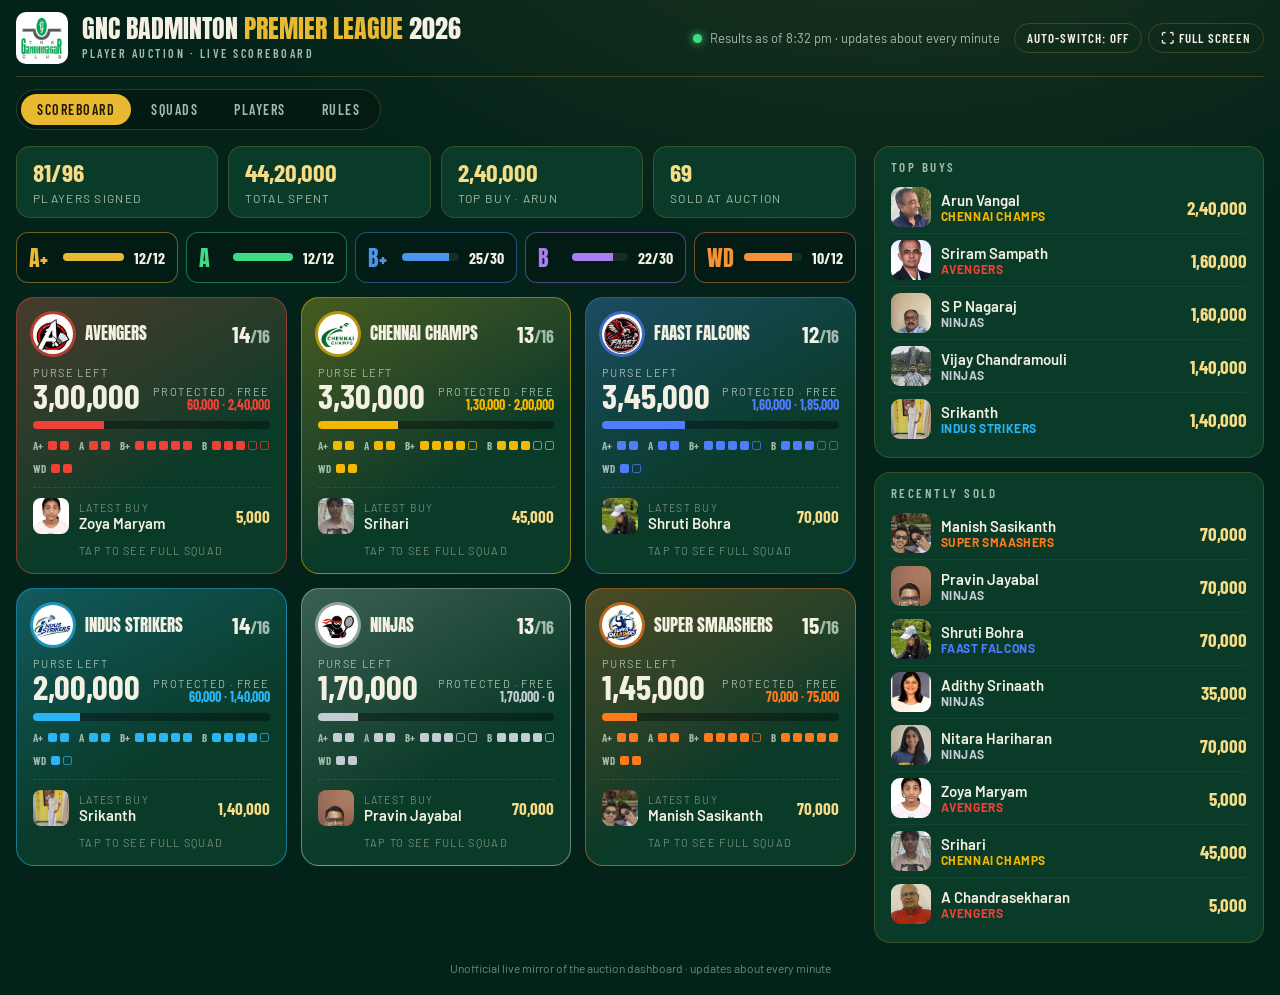
==== commit 223ee65f: "Update results" ====
--- a/index.html
+++ b/index.html
@@ -115,10 +115,10 @@
 @media (max-width:640px){.tvb{width:100%}.tvb button{flex:1}}
 </style></head><body>
 <header><img class="club" src="img/club.png" alt=""><div><h1>GNC Badminton <span>Premier League</span> 2026</h1><p>Player auction · live scoreboard</p></div>
-<div class="upd"><i></i><span id="asof">Results as of 8:30 pm · updates about every minute</span></div><div class="tvb"><button id="bAuto" type="button" title="Switch between Scoreboard and Squads every minute">Auto-switch: off</button><button id="bFs" type="button">⛶ Full screen</button></div></header>
+<div class="upd"><i></i><span id="asof">Results as of 8:32 pm · updates about every minute</span></div><div class="tvb"><button id="bAuto" type="button" title="Switch between Scoreboard and Squads every minute">Auto-switch: off</button><button id="bFs" type="button">⛶ Full screen</button></div></header>
 <nav class="tabs"><a href="#scoreboard" data-t="scoreboard">Scoreboard</a><a href="#squads" data-t="squads">Squads</a><a href="#players" data-t="players">Players</a><a href="#rules" data-t="rules">Rules</a></nav>
-<main id="v-scoreboard" class="view"><div class="L"><div class="kp"><div><b>80/96</b><span>Players signed</span></div><div><b>43,50,000</b><span>Total spent</span></div><div><b>2,40,000</b><span>Top buy · Arun</span></div><div><b>68</b><span>Sold at auction</span></div></div>
-<div class="cats"><div class="c" style="--q:#e8b931"><b>A+</b><i><u style="width:100%"></u></i><em>12/12</em></div><div class="c" style="--q:#3ddc84"><b>A</b><i><u style="width:100%"></u></i><em>12/12</em></div><div class="c" style="--q:#4d94ec"><b>B+</b><i><u style="width:80%"></u></i><em>24/30</em></div><div class="c" style="--q:#a97ef0"><b>B</b><i><u style="width:73%"></u></i><em>22/30</em></div><div class="c" style="--q:#f39237"><b>WD</b><i><u style="width:83%"></u></i><em>10/12</em></div></div><div class="teams"><details class="t" style="--tc:#ef4136"><summary><div class="th"><img class="lg" src="img/l0.png" alt=""><b>Avengers</b><em><i>14</i>/16</em></div>
+<main id="v-scoreboard" class="view"><div class="L"><div class="kp"><div><b>81/96</b><span>Players signed</span></div><div><b>44,20,000</b><span>Total spent</span></div><div><b>2,40,000</b><span>Top buy · Arun</span></div><div><b>69</b><span>Sold at auction</span></div></div>
+<div class="cats"><div class="c" style="--q:#e8b931"><b>A+</b><i><u style="width:100%"></u></i><em>12/12</em></div><div class="c" style="--q:#3ddc84"><b>A</b><i><u style="width:100%"></u></i><em>12/12</em></div><div class="c" style="--q:#4d94ec"><b>B+</b><i><u style="width:83%"></u></i><em>25/30</em></div><div class="c" style="--q:#a97ef0"><b>B</b><i><u style="width:73%"></u></i><em>22/30</em></div><div class="c" style="--q:#f39237"><b>WD</b><i><u style="width:83%"></u></i><em>10/12</em></div></div><div class="teams"><details class="t" style="--tc:#ef4136"><summary><div class="th"><img class="lg" src="img/l0.png" alt=""><b>Avengers</b><em><i>14</i>/16</em></div>
 <div class="mn"><div><span>Purse left</span><b>3,00,000</b></div><div class="r"><span>Protected · Free</span><b class="s">60,000 · 2,40,000</b></div></div>
 <div class="bar"><u style="width:30%"></u></div><div class="pips"><span class="pg"><em>A+</em><i class="on"></i><i class="on"></i></span><span class="pg"><em>A</em><i class="on"></i><i class="on"></i></span><span class="pg"><em>B+</em><i class="on"></i><i class="on"></i><i class="on"></i><i class="on"></i><i class="on"></i></span><span class="pg"><em>B</em><i class="on"></i><i class="on"></i><i class="on"></i><i class=""></i><i class=""></i></span><span class="pg"><em>WD</em><i class="on"></i><i class="on"></i></span></div>
 <div class="lb"><img class="" src="img/p112.jpg" alt="" loading="lazy"><div><small>Latest buy</small><b>Zoya Maryam</b></div><span>5,000</span></div>
@@ -138,18 +138,18 @@
 <div class="mn"><div><span>Purse left</span><b>1,70,000</b></div><div class="r"><span>Protected · Free</span><b class="s">1,70,000 · 0</b></div></div>
 <div class="bar"><u style="width:17%"></u></div><div class="pips"><span class="pg"><em>A+</em><i class="on"></i><i class="on"></i></span><span class="pg"><em>A</em><i class="on"></i><i class="on"></i></span><span class="pg"><em>B+</em><i class="on"></i><i class="on"></i><i class="on"></i><i class=""></i><i class=""></i></span><span class="pg"><em>B</em><i class="on"></i><i class="on"></i><i class="on"></i><i class="on"></i><i class=""></i></span><span class="pg"><em>WD</em><i class="on"></i><i class="on"></i></span></div>
 <div class="lb"><img class="" src="img/p19.jpg" alt="" loading="lazy"><div><small>Latest buy</small><b>Pravin Jayabal</b></div><span>70,000</span></div>
-<div class="more">Tap to see full squad</div></summary><div class="roster"><div class="rc" style="--q:#e8b931">A+</div><div class="rp"><img class="" src="img/p1.jpg" alt="" loading="lazy"><b>Aadith Prasad</b><span>60,000</span></div><div class="rp"><img class="" src="img/p5.jpg" alt="" loading="lazy"><b>Gourav</b><span>60,000</span></div><div class="rc" style="--q:#3ddc84">A</div><div class="rp"><img class="" src="img/p18.jpg" alt="" loading="lazy"><b>Nishant Vijayakumar</b><span>Strategist</span></div><div class="rp"><img class="" src="img/p19.jpg" alt="" loading="lazy"><b>Pravin Jayabal</b><span>70,000</span></div><div class="rc" style="--q:#4d94ec">B+</div><div class="rp"><img class="" src="img/p47.jpg" alt="" loading="lazy"><b>Sneha Kumar</b><span>Owner</span></div><div class="rp"><img class="" src="img/p54.jpg" alt="" loading="lazy"><b>Vijay Chandramouli</b><span>1,40,000</span></div><div class="rp"><img class="" src="img/p29.jpg" alt="" loading="lazy"><b>Kaavya Sekar</b><span>1,20,000</span></div><div class="rp open">Open slot</div><div class="rp open">Open slot</div><div class="rc" style="--q:#a97ef0">B</div><div class="rp"><img class="" src="img/p80.jpg" alt="" loading="lazy"><b>S P Nagaraj</b><span>1,60,000</span></div><div class="rp"><img class="" src="img/p91.jpg" alt="" loading="lazy"><b>Srish</b><span>90,000</span></div><div class="rp"><img class="" src="img/p67.jpg" alt="" loading="lazy"><b>Dushyanth</b><span>5,000</span></div><div class="rp"><img class="" src="img/p77.jpg" alt="" loading="lazy"><b>R Ashwin</b><span>5,000</span></div><div class="rp open">Open slot</div><div class="rc" style="--q:#f39237">WD</div><div class="rp"><img class="" src="img/p106.jpg" alt="" loading="lazy"><b>Nitara Hariharan</b><span>70,000</span></div><div class="rp"><img class="" src="img/p98.jpg" alt="" loading="lazy"><b>Adithy Srinaath</b><span>35,000</span></div></div></details><details class="t" style="--tc:#ff7a1a"><summary><div class="th"><img class="lg" src="img/l4.png" alt=""><b>Super Smaashers</b><em><i>14</i>/16</em></div>
-<div class="mn"><div><span>Purse left</span><b>2,15,000</b></div><div class="r"><span>Protected · Free</span><b class="s">1,40,000 · 75,000</b></div></div>
-<div class="bar"><u style="width:22%"></u></div><div class="pips"><span class="pg"><em>A+</em><i class="on"></i><i class="on"></i></span><span class="pg"><em>A</em><i class="on"></i><i class="on"></i></span><span class="pg"><em>B+</em><i class="on"></i><i class="on"></i><i class="on"></i><i class=""></i><i class=""></i></span><span class="pg"><em>B</em><i class="on"></i><i class="on"></i><i class="on"></i><i class="on"></i><i class="on"></i></span><span class="pg"><em>WD</em><i class="on"></i><i class="on"></i></span></div>
-<div class="lb"><img class="" src="img/p74.jpg" alt="" loading="lazy"><div><small>Latest buy</small><b>Pooja Aadith</b></div><span>5,000</span></div>
-<div class="more">Tap to see full squad</div></summary><div class="roster"><div class="rc" style="--q:#e8b931">A+</div><div class="rp"><img class="" src="img/p2.jpg" alt="" loading="lazy"><b>Adarsh Nagaraj</b><span>Strategist</span></div><div class="rp"><img class="" src="img/p4.jpg" alt="" loading="lazy"><b>Chirrag Sheth</b><span>1,20,000</span></div><div class="rc" style="--q:#3ddc84">A</div><div class="rp"><img class="" src="img/p17.jpg" alt="" loading="lazy"><b>Munna</b><span>1,20,000</span></div><div class="rp"><img class="" src="img/p21.jpg" alt="" loading="lazy"><b>Satish Balasubramanian</b><span>45,000</span></div><div class="rc" style="--q:#4d94ec">B+</div><div class="rp"><img class="" src="img/p52.jpg" alt="" loading="lazy"><b>Umasangar</b><span>50,000</span></div><div class="rp"><img class="" src="img/p36.jpg" alt="" loading="lazy"><b>Prakash Dakshinamurthy</b><span>45,000</span></div><div class="rp"><img class="" src="img/p31.jpg" alt="" loading="lazy"><b>Lavanya Iyer</b><span>45,000</span></div><div class="rp open">Open slot</div><div class="rp open">Open slot</div><div class="rc" style="--q:#a97ef0">B</div><div class="rp"><img class="" src="img/p58.jpg" alt="" loading="lazy"><b>Andy</b><span>Owner</span></div><div class="rp"><img class="" src="img/p90.jpg" alt="" loading="lazy"><b>Sriram</b><span>1,20,000</span></div><div class="rp"><img class="" src="img/p72.jpg" alt="" loading="lazy"><b>Mahesh D</b><span>1,00,000</span></div><div class="rp"><img class="" src="img/p78.jpg" alt="" loading="lazy"><b>Ram</b><span>5,000</span></div><div class="rp"><img class="" src="img/p74.jpg" alt="" loading="lazy"><b>Pooja Aadith</b><span>5,000</span></div><div class="rc" style="--q:#f39237">WD</div><div class="rp"><img class="" src="img/p109.jpg" alt="" loading="lazy"><b>Reema Sundaram</b><span>70,000</span></div><div class="rp"><img class="" src="img/p108.jpg" alt="" loading="lazy"><b>Priya Subramanian</b><span>45,000</span></div></div></details></div></div>
-<div class="R"><div class="box"><h4>Top buys</h4><div class="row" style="--tc:#f5b800"><img class="" src="img/p15.jpg" alt="" loading="lazy"><div><b>Arun Vangal</b><small>Chennai Champs</small></div><span class="p">2,40,000</span></div><div class="row" style="--tc:#ef4136"><img class="" src="img/p49.jpg" alt="" loading="lazy"><div><b>Sriram Sampath</b><small>Avengers</small></div><span class="p">1,60,000</span></div><div class="row" style="--tc:#c3ccd4"><img class="" src="img/p80.jpg" alt="" loading="lazy"><div><b>S P Nagaraj</b><small>Ninjas</small></div><span class="p">1,60,000</span></div><div class="row" style="--tc:#c3ccd4"><img class="" src="img/p54.jpg" alt="" loading="lazy"><div><b>Vijay Chandramouli</b><small>Ninjas</small></div><span class="p">1,40,000</span></div><div class="row" style="--tc:#29b6f6"><img class="" src="img/p48.jpg" alt="" loading="lazy"><div><b>Srikanth</b><small>Indus Strikers</small></div><span class="p">1,40,000</span></div></div><div class="box"><h4>Recently sold</h4><div class="row" style="--tc:#c3ccd4"><img class="" src="img/p19.jpg" alt="" loading="lazy"><div><b>Pravin Jayabal</b><small>Ninjas</small></div><span class="p">70,000</span></div><div class="row" style="--tc:#4f7dff"><img class="" src="img/p22.jpg" alt="" loading="lazy"><div><b>Shruti Bohra</b><small>Faast Falcons</small></div><span class="p">70,000</span></div><div class="row" style="--tc:#c3ccd4"><img class="" src="img/p98.jpg" alt="" loading="lazy"><div><b>Adithy Srinaath</b><small>Ninjas</small></div><span class="p">35,000</span></div><div class="row" style="--tc:#c3ccd4"><img class="" src="img/p106.jpg" alt="" loading="lazy"><div><b>Nitara Hariharan</b><small>Ninjas</small></div><span class="p">70,000</span></div><div class="row" style="--tc:#ef4136"><img class="" src="img/p112.jpg" alt="" loading="lazy"><div><b>Zoya Maryam</b><small>Avengers</small></div><span class="p">5,000</span></div><div class="row" style="--tc:#f5b800"><img class="" src="img/p89.jpg" alt="" loading="lazy"><div><b>Srihari</b><small>Chennai Champs</small></div><span class="p">45,000</span></div><div class="row" style="--tc:#ef4136"><img class="" src="img/p55.jpg" alt="" loading="lazy"><div><b>A Chandrasekharan</b><small>Avengers</small></div><span class="p">5,000</span></div><div class="row" style="--tc:#ff7a1a"><img class="" src="img/p74.jpg" alt="" loading="lazy"><div><b>Pooja Aadith</b><small>Super Smaashers</small></div><span class="p">5,000</span></div></div></div></main>
-<section id="v-squads" class="view" hidden><div class="sqsearch"><input id="sqq" type="search" placeholder="Search a player…" autocomplete="off"><span id="sqn"></span></div><div class="sqs"><div class="sq" style="--tc:#ef4136"><div class="th"><img class="lg" src="img/l0.png" alt=""><b>Avengers</b><em><i>14</i>/16</em></div><div class="sqm"><span>Purse left <b>3,00,000</b></span><span>Spent <b>6,85,000</b></span></div><div class="rc" style="--q:#e8b931">A+ <em>2/2</em></div><div class="rp"><img class="" src="img/p8.jpg" alt="" loading="lazy"><b>Nirav Hariharan</b><span>1,00,000</span></div><div class="rp"><img class="" src="img/p9.jpg" alt="" loading="lazy"><b>Rajarajan K</b><span>60,000</span></div><div class="rc" style="--q:#3ddc84">A <em>2/2</em></div><div class="rp"><img class="" src="img/p13.jpg" alt="" loading="lazy"><b>Abhinav Mathew</b><span>Owner</span></div><div class="rp"><img class="" src="img/p20.jpg" alt="" loading="lazy"><b>Priya Ananthanarayanan</b><span>1,20,000</span></div><div class="rc" style="--q:#4d94ec">B+ <em>5/5</em></div><div class="rp"><img class="" src="img/p53.jpg" alt="" loading="lazy"><b>Vignesh</b><span>Strategist</span></div><div class="rp"><img class="" src="img/p49.jpg" alt="" loading="lazy"><b>Sriram Sampath</b><span>1,60,000</span></div><div class="rp"><img class="" src="img/p26.jpg" alt="" loading="lazy"><b>Ashwath Mahadev Subramanian</b><span>1,00,000</span></div><div class="rp"><img class="" src="img/p45.jpg" alt="" loading="lazy"><b>Shivaram</b><span>60,000</span></div><div class="rp"><img class="" src="img/p39.jpg" alt="" loading="lazy"><b>Raghavendran</b><span>5,000</span></div><div class="rc" style="--q:#a97ef0">B <em>3/5</em></div><div class="rp"><img class="" src="img/p63.jpg" alt="" loading="lazy"><b>Aryan Varad Vangal</b><span>45,000</span></div><div class="rp"><img class="" src="img/p71.jpg" alt="" loading="lazy"><b>Lakshminarayanan K</b><span>10,000</span></div><div class="rp"><img class="" src="img/p55.jpg" alt="" loading="lazy"><b>A Chandrasekharan</b><span>5,000</span></div><div class="rp open">Open slot</div><div class="rp open">Open slot</div><div class="rc" style="--q:#f39237">WD <em>2/2</em></div><div class="rp"><img class="" src="img/p107.jpg" alt="" loading="lazy"><b>Patricia</b><span>15,000</span></div><div class="rp"><img class="" src="img/p112.jpg" alt="" loading="lazy"><b>Zoya Maryam</b><span>5,000</span></div></div><div class="sq" style="--tc:#f5b800"><div class="th"><img class="lg" src="img/l1.png" alt=""><b>Chennai Champs</b><em><i>13</i>/16</em></div><div class="sqm"><span>Purse left <b>3,30,000</b></span><span>Spent <b>6,55,000</b></span></div><div class="rc" style="--q:#e8b931">A+ <em>2/2</em></div><div class="rp"><img class="" src="img/p6.jpg" alt="" loading="lazy"><b>Goutham</b><span>Strategist</span></div><div class="rp"><img class="" src="img/p3.jpg" alt="" loading="lazy"><b>Cheenu</b><span>60,000</span></div><div class="rc" style="--q:#3ddc84">A <em>2/2</em></div><div class="rp"><img class="" src="img/p15.jpg" alt="" loading="lazy"><b>Arun Vangal</b><span>2,40,000</span></div><div class="rp"><img class="" src="img/p14.jpg" alt="" loading="lazy"><b>Antara Ramkumar</b><span>5,000</span></div><div class="rc" style="--q:#4d94ec">B+ <em>4/5</em></div><div class="rp"><img class="" src="img/p51.jpg" alt="" loading="lazy"><b>Umapathy</b><span>Owner</span></div><div class="rp"><img class="" src="img/p46.jpg" alt="" loading="lazy"><b>Shruthi S</b><span>60,000</span></div><div class="rp"><img class="" src="img/p50.jpg" alt="" loading="lazy"><b>Sudarsan Ranganathan</b><span>20,000</span></div><div class="rp"><img class="" src="img/p34.jpg" alt="" loading="lazy"><b>Nandakumar Dhruvan</b><span>20,000</span></div><div class="rp open">Open slot</div><div class="rc" style="--q:#a97ef0">B <em>3/5</em></div><div class="rp"><img class="" src="img/p95.jpg" alt="" loading="lazy"><b>Venu Srinivasan</b><span>90,000</span></div><div class="rp"><img class="" src="img/p89.jpg" alt="" loading="lazy"><b>Srihari</b><span>45,000</span></div><div class="rp"><img class="" src="img/p87.jpg" alt="" loading="lazy"><b>Shiva</b><span>30,000</span></div><div class="rp open">Open slot</div><div class="rp open">Open slot</div><div class="rc" style="--q:#f39237">WD <em>2/2</em></div><div class="rp"><img class="" src="img/p100.jpg" alt="" loading="lazy"><b>Anusha</b><span>80,000</span></div><div class="rp"><img class="" src="img/p105.jpg" alt="" loading="lazy"><b>Neha Dhruvan</b><span>5,000</span></div></div><div class="sq" style="--tc:#4f7dff"><div class="th"><img class="lg" src="img/l5.png" alt=""><b>Faast Falcons</b><em><i>12</i>/16</em></div><div class="sqm"><span>Purse left <b>3,45,000</b></span><span>Spent <b>6,40,000</b></span></div><div class="rc" style="--q:#e8b931">A+ <em>2/2</em></div><div class="rp"><img class="" src="img/p12.jpg" alt="" loading="lazy"><b>Shyam Dhruvan</b><span>70,000</span></div><div class="rp"><img class="" src="img/p11.jpg" alt="" loading="lazy"><b>Sandeep Srinivasan</b><span>70,000</span></div><div class="rc" style="--q:#3ddc84">A <em>2/2</em></div><div class="rp"><img class="" src="img/p16.jpg" alt="" loading="lazy"><b>K Balaji</b><span>Strategist</span></div><div class="rp"><img class="" src="img/p22.jpg" alt="" loading="lazy"><b>Shruti Bohra</b><span>70,000</span></div><div class="rc" style="--q:#4d94ec">B+ <em>4/5</em></div><div class="rp"><img class="" src="img/p32.jpg" alt="" loading="lazy"><b>Lokanathan M S</b><span>1,20,000</span></div><div class="rp"><img class="" src="img/p41.jpg" alt="" loading="lazy"><b>Ranjith Bohra</b><span>1,00,000</span></div><div class="rp"><img class="" src="img/p42.jpg" alt="" loading="lazy"><b>Rashmee Gopalan</b><span>90,000</span></div><div class="rp"><img class="" src="img/p43.jpg" alt="" loading="lazy"><b>S Sridhar</b><span>15,000</span></div><div class="rp open">Open slot</div><div class="rc" style="--q:#a97ef0">B <em>3/5</em></div><div class="rp"><img class="" src="img/p65.jpg" alt="" loading="lazy"><b>Bharath Cola</b><span>Owner</span></div><div class="rp"><img class="" src="img/p92.jpg" alt="" loading="lazy"><b>Uma Maheswari</b><span>50,000</span></div><div class="rp"><img class="" src="img/p76.jpg" alt="" loading="lazy"><b>Preethika</b><span>5,000</span></div><div class="rp open">Open slot</div><div class="rp open">Open slot</div><div class="rc" style="--q:#f39237">WD <em>1/2</em></div><div class="rp"><img class="" src="img/p103.jpg" alt="" loading="lazy"><b>Lekha Mithra</b><span>50,000</span></div><div class="rp open">Open slot</div></div><div class="sq" style="--tc:#29b6f6"><div class="th"><img class="lg" src="img/l2.png" alt=""><b>Indus Strikers</b><em><i>14</i>/16</em></div><div class="sqm"><span>Purse left <b>2,00,000</b></span><span>Spent <b>7,85,000</b></span></div><div class="rc" style="--q:#e8b931">A+ <em>2/2</em></div><div class="rp"><img class="" src="img/p10.jpg" alt="" loading="lazy"><b>Rohit Krishnan</b><span>Owner</span></div><div class="rp"><img class="" src="img/p7.jpg" alt="" loading="lazy"><b>Jayanth</b><span>1,20,000</span></div><div class="rc" style="--q:#3ddc84">A <em>2/2</em></div><div class="rp"><img class="" src="img/p24.jpg" alt="" loading="lazy"><b>Vijay Krishnan</b><span>Strategist</span></div><div class="rp"><img class="" src="img/p23.jpg" alt="" loading="lazy"><b>Varun Arjune</b><span>70,000</span></div><div class="rc" style="--q:#4d94ec">B+ <em>5/5</em></div><div class="rp"><img class="" src="img/p48.jpg" alt="" loading="lazy"><b>Srikanth</b><span>1,40,000</span></div><div class="rp"><img class="" src="img/p25.jpg" alt="" loading="lazy"><b>Abbishek V Bharadwaj</b><span>1,00,000</span></div><div class="rp"><img class="" src="img/p30.jpg" alt="" loading="lazy"><b>Karthick Chacha</b><span>80,000</span></div><div class="rp"><img class="" src="img/p38.jpg" alt="" loading="lazy"><b>Radhakrishnan Sreenivasan (RK)</b><span>70,000</span></div><div class="rp"><img class="" src="img/p40.jpg" alt="" loading="lazy"><b>Ramarao Y</b><span>45,000</span></div><div class="rc" style="--q:#a97ef0">B <em>4/5</em></div><div class="rp"><img class="" src="img/p94.jpg" alt="" loading="lazy"><b>Varun Shanmugam</b><span>40,000</span></div><div class="rp"><img class="" src="img/p62.jpg" alt="" loading="lazy"><b>Arjune Santhanam</b><span>30,000</span></div><div class="rp"><img class="" src="img/p93.jpg" alt="" loading="lazy"><b>V. Yathin Mitran</b><span>5,000</span></div><div class="rp"><img class="" src="img/p97.jpg" alt="" loading="lazy"><b>Vishnu Raman</b><span>5,000</span></div><div class="rp open">Open slot</div><div class="rc" style="--q:#f39237">WD <em>1/2</em></div><div class="rp"><img class="" src="img/p102.jpg" alt="" loading="lazy"><b>Darshana</b><span>80,000</span></div><div class="rp open">Open slot</div></div><div class="sq" style="--tc:#c3ccd4"><div class="th"><img class="lg" src="img/l3.png" alt=""><b>Ninjas</b><em><i>13</i>/16</em></div><div class="sqm"><span>Purse left <b>1,70,000</b></span><span>Spent <b>8,15,000</b></span></div><div class="rc" style="--q:#e8b931">A+ <em>2/2</em></div><div class="rp"><img class="" src="img/p1.jpg" alt="" loading="lazy"><b>Aadith Prasad</b><span>60,000</span></div><div class="rp"><img class="" src="img/p5.jpg" alt="" loading="lazy"><b>Gourav</b><span>60,000</span></div><div class="rc" style="--q:#3ddc84">A <em>2/2</em></div><div class="rp"><img class="" src="img/p18.jpg" alt="" loading="lazy"><b>Nishant Vijayakumar</b><span>Strategist</span></div><div class="rp"><img class="" src="img/p19.jpg" alt="" loading="lazy"><b>Pravin Jayabal</b><span>70,000</span></div><div class="rc" style="--q:#4d94ec">B+ <em>3/5</em></div><div class="rp"><img class="" src="img/p47.jpg" alt="" loading="lazy"><b>Sneha Kumar</b><span>Owner</span></div><div class="rp"><img class="" src="img/p54.jpg" alt="" loading="lazy"><b>Vijay Chandramouli</b><span>1,40,000</span></div><div class="rp"><img class="" src="img/p29.jpg" alt="" loading="lazy"><b>Kaavya Sekar</b><span>1,20,000</span></div><div class="rp open">Open slot</div><div class="rp open">Open slot</div><div class="rc" style="--q:#a97ef0">B <em>4/5</em></div><div class="rp"><img class="" src="img/p80.jpg" alt="" loading="lazy"><b>S P Nagaraj</b><span>1,60,000</span></div><div class="rp"><img class="" src="img/p91.jpg" alt="" loading="lazy"><b>Srish</b><span>90,000</span></div><div class="rp"><img class="" src="img/p67.jpg" alt="" loading="lazy"><b>Dushyanth</b><span>5,000</span></div><div class="rp"><img class="" src="img/p77.jpg" alt="" loading="lazy"><b>R Ashwin</b><span>5,000</span></div><div class="rp open">Open slot</div><div class="rc" style="--q:#f39237">WD <em>2/2</em></div><div class="rp"><img class="" src="img/p106.jpg" alt="" loading="lazy"><b>Nitara Hariharan</b><span>70,000</span></div><div class="rp"><img class="" src="img/p98.jpg" alt="" loading="lazy"><b>Adithy Srinaath</b><span>35,000</span></div></div><div class="sq" style="--tc:#ff7a1a"><div class="th"><img class="lg" src="img/l4.png" alt=""><b>Super Smaashers</b><em><i>14</i>/16</em></div><div class="sqm"><span>Purse left <b>2,15,000</b></span><span>Spent <b>7,70,000</b></span></div><div class="rc" style="--q:#e8b931">A+ <em>2/2</em></div><div class="rp"><img class="" src="img/p2.jpg" alt="" loading="lazy"><b>Adarsh Nagaraj</b><span>Strategist</span></div><div class="rp"><img class="" src="img/p4.jpg" alt="" loading="lazy"><b>Chirrag Sheth</b><span>1,20,000</span></div><div class="rc" style="--q:#3ddc84">A <em>2/2</em></div><div class="rp"><img class="" src="img/p17.jpg" alt="" loading="lazy"><b>Munna</b><span>1,20,000</span></div><div class="rp"><img class="" src="img/p21.jpg" alt="" loading="lazy"><b>Satish Balasubramanian</b><span>45,000</span></div><div class="rc" style="--q:#4d94ec">B+ <em>3/5</em></div><div class="rp"><img class="" src="img/p52.jpg" alt="" loading="lazy"><b>Umasangar</b><span>50,000</span></div><div class="rp"><img class="" src="img/p36.jpg" alt="" loading="lazy"><b>Prakash Dakshinamurthy</b><span>45,000</span></div><div class="rp"><img class="" src="img/p31.jpg" alt="" loading="lazy"><b>Lavanya Iyer</b><span>45,000</span></div><div class="rp open">Open slot</div><div class="rp open">Open slot</div><div class="rc" style="--q:#a97ef0">B <em>5/5</em></div><div class="rp"><img class="" src="img/p58.jpg" alt="" loading="lazy"><b>Andy</b><span>Owner</span></div><div class="rp"><img class="" src="img/p90.jpg" alt="" loading="lazy"><b>Sriram</b><span>1,20,000</span></div><div class="rp"><img class="" src="img/p72.jpg" alt="" loading="lazy"><b>Mahesh D</b><span>1,00,000</span></div><div class="rp"><img class="" src="img/p78.jpg" alt="" loading="lazy"><b>Ram</b><span>5,000</span></div><div class="rp"><img class="" src="img/p74.jpg" alt="" loading="lazy"><b>Pooja Aadith</b><span>5,000</span></div><div class="rc" style="--q:#f39237">WD <em>2/2</em></div><div class="rp"><img class="" src="img/p109.jpg" alt="" loading="lazy"><b>Reema Sundaram</b><span>70,000</span></div><div class="rp"><img class="" src="img/p108.jpg" alt="" loading="lazy"><b>Priya Subramanian</b><span>45,000</span></div></div></div></section>
-<section id="v-players" class="view" hidden><div class="flt"><input id="pq" type="search" placeholder="Search name or #number…" autocomplete="off"><div class="seg"><button data-f="All">All</button><button data-f="A+">A+</button><button data-f="A">A</button><button data-f="B+">B+</button><button data-f="B">B</button><button data-f="WD">WD</button></div><div class="seg"><button data-g="all">Everyone</button><button data-g="sold">Sold</button><button data-g="wait">Yet to come</button><button data-g="uns">Unsold</button><button data-g="ret">Owners & strategists</button></div></div><div class="grid"><div class="pc sold" data-c="A+" data-s="sold" data-n="aadith prasad #1" style="--tc:#c3ccd4"><div class="im"><img class="" src="img/p1.jpg" alt="" loading="lazy"><span class="no">#1</span><span class="ct" style="background:#e8b931">A+</span></div><b>Aadith Prasad</b><small>Ninjas · 60,000</small></div><div class="pc ret" data-c="A+" data-s="ret" data-n="adarsh nagaraj #2" style="--tc:#ff7a1a"><div class="im"><img class="" src="img/p2.jpg" alt="" loading="lazy"><span class="no">#2</span><span class="ct" style="background:#e8b931">A+</span></div><b>Adarsh Nagaraj</b><small>Strategist · Super Smaashers</small></div><div class="pc sold" data-c="A+" data-s="sold" data-n="cheenu #3" style="--tc:#f5b800"><div class="im"><img class="" src="img/p3.jpg" alt="" loading="lazy"><span class="no">#3</span><span class="ct" style="background:#e8b931">A+</span></div><b>Cheenu</b><small>Chennai Champs · 60,000</small></div><div class="pc sold" data-c="A+" data-s="sold" data-n="chirrag sheth #4" style="--tc:#ff7a1a"><div class="im"><img class="" src="img/p4.jpg" alt="" loading="lazy"><span class="no">#4</span><span class="ct" style="background:#e8b931">A+</span></div><b>Chirrag Sheth</b><small>Super Smaashers · 1,20,000</small></div><div class="pc sold" data-c="A+" data-s="sold" data-n="gourav #5" style="--tc:#c3ccd4"><div class="im"><img class="" src="img/p5.jpg" alt="" loading="lazy"><span class="no">#5</span><span class="ct" style="background:#e8b931">A+</span></div><b>Gourav</b><small>Ninjas · 60,000</small></div><div class="pc ret" data-c="A+" data-s="ret" data-n="goutham #6" style="--tc:#f5b800"><div class="im"><img class="" src="img/p6.jpg" alt="" loading="lazy"><span class="no">#6</span><span class="ct" style="background:#e8b931">A+</span></div><b>Goutham</b><small>Strategist · Chennai Champs</small></div><div class="pc sold" data-c="A+" data-s="sold" data-n="jayanth #7" style="--tc:#29b6f6"><div class="im"><img class="" src="img/p7.jpg" alt="" loading="lazy"><span class="no">#7</span><span class="ct" style="background:#e8b931">A+</span></div><b>Jayanth</b><small>Indus Strikers · 1,20,000</small></div><div class="pc sold" data-c="A+" data-s="sold" data-n="nirav hariharan #8" style="--tc:#ef4136"><div class="im"><img class="" src="img/p8.jpg" alt="" loading="lazy"><span class="no">#8</span><span class="ct" style="background:#e8b931">A+</span></div><b>Nirav Hariharan</b><small>Avengers · 1,00,000</small></div><div class="pc sold" data-c="A+" data-s="sold" data-n="rajarajan k #9" style="--tc:#ef4136"><div class="im"><img class="" src="img/p9.jpg" alt="" loading="lazy"><span class="no">#9</span><span class="ct" style="background:#e8b931">A+</span></div><b>Rajarajan K</b><small>Avengers · 60,000</small></div><div class="pc ret" data-c="A+" data-s="ret" data-n="rohit krishnan #10" style="--tc:#29b6f6"><div class="im"><img class="" src="img/p10.jpg" alt="" loading="lazy"><span class="no">#10</span><span class="ct" style="background:#e8b931">A+</span></div><b>Rohit Krishnan</b><small>Owner · Indus Strikers</small></div><div class="pc sold" data-c="A+" data-s="sold" data-n="sandeep srinivasan #11" style="--tc:#4f7dff"><div class="im"><img class="" src="img/p11.jpg" alt="" loading="lazy"><span class="no">#11</span><span class="ct" style="background:#e8b931">A+</span></div><b>Sandeep Srinivasan</b><small>Faast Falcons · 70,000</small></div><div class="pc sold" data-c="A+" data-s="sold" data-n="shyam dhruvan #12" style="--tc:#4f7dff"><div class="im"><img class="" src="img/p12.jpg" alt="" loading="lazy"><span class="no">#12</span><span class="ct" style="background:#e8b931">A+</span></div><b>Shyam Dhruvan</b><small>Faast Falcons · 70,000</small></div><div class="pc ret" data-c="A" data-s="ret" data-n="abhinav mathew #13" style="--tc:#ef4136"><div class="im"><img class="" src="img/p13.jpg" alt="" loading="lazy"><span class="no">#13</span><span class="ct" style="background:#3ddc84">A</span></div><b>Abhinav Mathew</b><small>Owner · Avengers</small></div><div class="pc sold" data-c="A" data-s="sold" data-n="antara ramkumar #14" style="--tc:#f5b800"><div class="im"><img class="" src="img/p14.jpg" alt="" loading="lazy"><span class="no">#14</span><span class="ct" style="background:#3ddc84">A</span></div><b>Antara Ramkumar</b><small>Chennai Champs · 5,000</small></div><div class="pc sold" data-c="A" data-s="sold" data-n="arun vangal #15" style="--tc:#f5b800"><div class="im"><img class="" src="img/p15.jpg" alt="" loading="lazy"><span class="no">#15</span><span class="ct" style="background:#3ddc84">A</span></div><b>Arun Vangal</b><small>Chennai Champs · 2,40,000</small></div><div class="pc ret" data-c="A" data-s="ret" data-n="k balaji #16" style="--tc:#4f7dff"><div class="im"><img class="" src="img/p16.jpg" alt="" loading="lazy"><span class="no">#16</span><span class="ct" style="background:#3ddc84">A</span></div><b>K Balaji</b><small>Strategist · Faast Falcons</small></div><div class="pc sold" data-c="A" data-s="sold" data-n="munna #17" style="--tc:#ff7a1a"><div class="im"><img class="" src="img/p17.jpg" alt="" loading="lazy"><span class="no">#17</span><span class="ct" style="background:#3ddc84">A</span></div><b>Munna</b><small>Super Smaashers · 1,20,000</small></div><div class="pc ret" data-c="A" data-s="ret" data-n="nishant vijayakumar #18" style="--tc:#c3ccd4"><div class="im"><img class="" src="img/p18.jpg" alt="" loading="lazy"><span class="no">#18</span><span class="ct" style="background:#3ddc84">A</span></div><b>Nishant Vijayakumar</b><small>Strategist · Ninjas</small></div><div class="pc sold" data-c="A" data-s="sold" data-n="pravin jayabal #19" style="--tc:#c3ccd4"><div class="im"><img class="" src="img/p19.jpg" alt="" loading="lazy"><span class="no">#19</span><span class="ct" style="background:#3ddc84">A</span></div><b>Pravin Jayabal</b><small>Ninjas · 70,000</small></div><div class="pc sold" data-c="A" data-s="sold" data-n="priya ananthanarayanan #20" style="--tc:#ef4136"><div class="im"><img class="" src="img/p20.jpg" alt="" loading="lazy"><span class="no">#20</span><span class="ct" style="background:#3ddc84">A</span></div><b>Priya Ananthanarayanan</b><small>Avengers · 1,20,000</small></div><div class="pc sold" data-c="A" data-s="sold" data-n="satish balasubramanian #21" style="--tc:#ff7a1a"><div class="im"><img class="" src="img/p21.jpg" alt="" loading="lazy"><span class="no">#21</span><span class="ct" style="background:#3ddc84">A</span></div><b>Satish Balasubramanian</b><small>Super Smaashers · 45,000</small></div><div class="pc sold" data-c="A" data-s="sold" data-n="shruti bohra #22" style="--tc:#4f7dff"><div class="im"><img class="" src="img/p22.jpg" alt="" loading="lazy"><span class="no">#22</span><span class="ct" style="background:#3ddc84">A</span></div><b>Shruti Bohra</b><small>Faast Falcons · 70,000</small></div><div class="pc sold" data-c="A" data-s="sold" data-n="varun arjune #23" style="--tc:#29b6f6"><div class="im"><img class="" src="img/p23.jpg" alt="" loading="lazy"><span class="no">#23</span><span class="ct" style="background:#3ddc84">A</span></div><b>Varun Arjune</b><small>Indus Strikers · 70,000</small></div><div class="pc ret" data-c="A" data-s="ret" data-n="vijay krishnan #24" style="--tc:#29b6f6"><div class="im"><img class="" src="img/p24.jpg" alt="" loading="lazy"><span class="no">#24</span><span class="ct" style="background:#3ddc84">A</span></div><b>Vijay Krishnan</b><small>Strategist · Indus Strikers</small></div><div class="pc sold" data-c="B+" data-s="sold" data-n="abbishek v bharadwaj #25" style="--tc:#29b6f6"><div class="im"><img class="" src="img/p25.jpg" alt="" loading="lazy"><span class="no">#25</span><span class="ct" style="background:#4d94ec">B+</span></div><b>Abbishek V Bharadwaj</b><small>Indus Strikers · 1,00,000</small></div><div class="pc sold" data-c="B+" data-s="sold" data-n="ashwath mahadev subramanian #26" style="--tc:#ef4136"><div class="im"><img class="" src="img/p26.jpg" alt="" loading="lazy"><span class="no">#26</span><span class="ct" style="background:#4d94ec">B+</span></div><b>Ashwath Mahadev Subramanian</b><small>Avengers · 1,00,000</small></div><div class="pc " data-c="B+" data-s="wait" data-n="c s karthik #27" style="--tc:#e8b931"><div class="im"><img class="" src="img/p27.jpg" alt="" loading="lazy"><span class="no">#27</span><span class="ct" style="background:#4d94ec">B+</span></div><b>C S Karthik</b><small>Yet to come</small></div><div class="pc " data-c="B+" data-s="wait" data-n="dhanya ramesh #28" style="--tc:#e8b931"><div class="im"><img class="" src="img/p28.jpg" alt="" loading="lazy"><span class="no">#28</span><span class="ct" style="background:#4d94ec">B+</span></div><b>Dhanya Ramesh</b><small>Yet to come</small></div><div class="pc sold" data-c="B+" data-s="sold" data-n="kaavya sekar #29" style="--tc:#c3ccd4"><div class="im"><img class="" src="img/p29.jpg" alt="" loading="lazy"><span class="no">#29</span><span class="ct" style="background:#4d94ec">B+</span></div><b>Kaavya Sekar</b><small>Ninjas · 1,20,000</small></div><div class="pc sold" data-c="B+" data-s="sold" data-n="karthick chacha #30" style="--tc:#29b6f6"><div class="im"><img class="" src="img/p30.jpg" alt="" loading="lazy"><span class="no">#30</span><span class="ct" style="background:#4d94ec">B+</span></div><b>Karthick Chacha</b><small>Indus Strikers · 80,000</small></div><div class="pc sold" data-c="B+" data-s="sold" data-n="lavanya iyer #31" style="--tc:#ff7a1a"><div class="im"><img class="" src="img/p31.jpg" alt="" loading="lazy"><span class="no">#31</span><span class="ct" style="background:#4d94ec">B+</span></div><b>Lavanya Iyer</b><small>Super Smaashers · 45,000</small></div><div class="pc sold" data-c="B+" data-s="sold" data-n="lokanathan m s #32" style="--tc:#4f7dff"><div class="im"><img class="" src="img/p32.jpg" alt="" loading="lazy"><span class="no">#32</span><span class="ct" style="background:#4d94ec">B+</span></div><b>Lokanathan M S</b><small>Faast Falcons · 1,20,000</small></div><div class="pc " data-c="B+" data-s="wait" data-n="manish sasikanth #33" style="--tc:#e8b931"><div class="im"><img class="" src="img/p33.jpg" alt="" loading="lazy"><span class="no">#33</span><span class="ct" style="background:#4d94ec">B+</span></div><b>Manish Sasikanth</b><small>Yet to come</small></div><div class="pc sold" data-c="B+" data-s="sold" data-n="nandakumar dhruvan #34" style="--tc:#f5b800"><div class="im"><img class="" src="img/p34.jpg" alt="" loading="lazy"><span class="no">#34</span><span class="ct" style="background:#4d94ec">B+</span></div><b>Nandakumar Dhruvan</b><small>Chennai Champs · 20,000</small></div><div class="pc " data-c="B+" data-s="wait" data-n="nikhil iyer #35" style="--tc:#e8b931"><div class="im"><img class="" src="img/p35.jpg" alt="" loading="lazy"><span class="no">#35</span><span class="ct" style="background:#4d94ec">B+</span></div><b>Nikhil Iyer</b><small>Yet to come</small></div><div class="pc sold" data-c="B+" data-s="sold" data-n="prakash dakshinamurthy #36" style="--tc:#ff7a1a"><div class="im"><img class="" src="img/p36.jpg" alt="" loading="lazy"><span class="no">#36</span><span class="ct" style="background:#4d94ec">B+</span></div><b>Prakash Dakshinamurthy</b><small>Super Smaashers · 45,000</small></div><div class="pc " data-c="B+" data-s="wait" data-n="pranav sabherwal #37" style="--tc:#e8b931"><div class="im"><img class="" src="img/p37.jpg" alt="" loading="lazy"><span class="no">#37</span><span class="ct" style="background:#4d94ec">B+</span></div><b>Pranav Sabherwal</b><small>Yet to come</small></div><div class="pc sold" data-c="B+" data-s="sold" data-n="radhakrishnan sreenivasan (rk) #38" style="--tc:#29b6f6"><div class="im"><img class="" src="img/p38.jpg" alt="" loading="lazy"><span class="no">#38</span><span class="ct" style="background:#4d94ec">B+</span></div><b>Radhakrishnan Sreenivasan (RK)</b><small>Indus Strikers · 70,000</small></div><div class="pc sold" data-c="B+" data-s="sold" data-n="raghavendran #39" style="--tc:#ef4136"><div class="im"><img class="" src="img/p39.jpg" alt="" loading="lazy"><span class="no">#39</span><span class="ct" style="background:#4d94ec">B+</span></div><b>Raghavendran</b><small>Avengers · 5,000</small></div><div class="pc sold" data-c="B+" data-s="sold" data-n="ramarao y #40" style="--tc:#29b6f6"><div class="im"><img class="" src="img/p40.jpg" alt="" loading="lazy"><span class="no">#40</span><span class="ct" style="background:#4d94ec">B+</span></div><b>Ramarao Y</b><small>Indus Strikers · 45,000</small></div><div class="pc sold" data-c="B+" data-s="sold" data-n="ranjith bohra #41" style="--tc:#4f7dff"><div class="im"><img class="" src="img/p41.jpg" alt="" loading="lazy"><span class="no">#41</span><span class="ct" style="background:#4d94ec">B+</span></div><b>Ranjith Bohra</b><small>Faast Falcons · 1,00,000</small></div><div class="pc sold" data-c="B+" data-s="sold" data-n="rashmee gopalan #42" style="--tc:#4f7dff"><div class="im"><img class="" src="img/p42.jpg" alt="" loading="lazy"><span class="no">#42</span><span class="ct" style="background:#4d94ec">B+</span></div><b>Rashmee Gopalan</b><small>Faast Falcons · 90,000</small></div><div class="pc sold" data-c="B+" data-s="sold" data-n="s sridhar #43" style="--tc:#4f7dff"><div class="im"><img class="" src="img/p43.jpg" alt="" loading="lazy"><span class="no">#43</span><span class="ct" style="background:#4d94ec">B+</span></div><b>S Sridhar</b><small>Faast Falcons · 15,000</small></div><div class="pc " data-c="B+" data-s="wait" data-n="shiv bose #44" style="--tc:#e8b931"><div class="im"><img class="" src="img/p44.jpg" alt="" loading="lazy"><span class="no">#44</span><span class="ct" style="background:#4d94ec">B+</span></div><b>Shiv Bose</b><small>Yet to come</small></div><div class="pc sold" data-c="B+" data-s="sold" data-n="shivaram #45" style="--tc:#ef4136"><div class="im"><img class="" src="img/p45.jpg" alt="" loading="lazy"><span class="no">#45</span><span class="ct" style="background:#4d94ec">B+</span></div><b>Shivaram</b><small>Avengers · 60,000</small></div><div class="pc sold" data-c="B+" data-s="sold" data-n="shruthi s #46" style="--tc:#f5b800"><div class="im"><img class="" src="img/p46.jpg" alt="" loading="lazy"><span class="no">#46</span><span class="ct" style="background:#4d94ec">B+</span></div><b>Shruthi S</b><small>Chennai Champs · 60,000</small></div><div class="pc ret" data-c="B+" data-s="ret" data-n="sneha kumar #47" style="--tc:#c3ccd4"><div class="im"><img class="" src="img/p47.jpg" alt="" loading="lazy"><span class="no">#47</span><span class="ct" style="background:#4d94ec">B+</span></div><b>Sneha Kumar</b><small>Owner · Ninjas</small></div><div class="pc sold" data-c="B+" data-s="sold" data-n="srikanth #48" style="--tc:#29b6f6"><div class="im"><img class="" src="img/p48.jpg" alt="" loading="lazy"><span class="no">#48</span><span class="ct" style="background:#4d94ec">B+</span></div><b>Srikanth</b><small>Indus Strikers · 1,40,000</small></div><div class="pc sold" data-c="B+" data-s="sold" data-n="sriram sampath #49" style="--tc:#ef4136"><div class="im"><img class="" src="img/p49.jpg" alt="" loading="lazy"><span class="no">#49</span><span class="ct" style="background:#4d94ec">B+</span></div><b>Sriram Sampath</b><small>Avengers · 1,60,000</small></div><div class="pc sold" data-c="B+" data-s="sold" data-n="sudarsan ranganathan #50" style="--tc:#f5b800"><div class="im"><img class="" src="img/p50.jpg" alt="" loading="lazy"><span class="no">#50</span><span class="ct" style="background:#4d94ec">B+</span></div><b>Sudarsan Ranganathan</b><small>Chennai Champs · 20,000</small></div><div class="pc ret" data-c="B+" data-s="ret" data-n="umapathy #51" style="--tc:#f5b800"><div class="im"><img class="" src="img/p51.jpg" alt="" loading="lazy"><span class="no">#51</span><span class="ct" style="background:#4d94ec">B+</span></div><b>Umapathy</b><small>Owner · Chennai Champs</small></div><div class="pc sold" data-c="B+" data-s="sold" data-n="umasangar #52" style="--tc:#ff7a1a"><div class="im"><img class="" src="img/p52.jpg" alt="" loading="lazy"><span class="no">#52</span><span class="ct" style="background:#4d94ec">B+</span></div><b>Umasangar</b><small>Super Smaashers · 50,000</small></div><div class="pc ret" data-c="B+" data-s="ret" data-n="vignesh #53" style="--tc:#ef4136"><div class="im"><img class="" src="img/p53.jpg" alt="" loading="lazy"><span class="no">#53</span><span class="ct" style="background:#4d94ec">B+</span></div><b>Vignesh</b><small>Strategist · Avengers</small></div><div class="pc sold" data-c="B+" data-s="sold" data-n="vijay chandramouli #54" style="--tc:#c3ccd4"><div class="im"><img class="" src="img/p54.jpg" alt="" loading="lazy"><span class="no">#54</span><span class="ct" style="background:#4d94ec">B+</span></div><b>Vijay Chandramouli</b><small>Ninjas · 1,40,000</small></div><div class="pc sold" data-c="B" data-s="sold" data-n="a chandrasekharan #55" style="--tc:#ef4136"><div class="im"><img class="" src="img/p55.jpg" alt="" loading="lazy"><span class="no">#55</span><span class="ct" style="background:#a97ef0">B</span></div><b>A Chandrasekharan</b><small>Avengers · 5,000</small></div><div class="pc " data-c="B" data-s="wait" data-n="abhishek ganesh #56" style="--tc:#e8b931"><div class="im"><img class="" src="img/p56.jpg" alt="" loading="lazy"><span class="no">#56</span><span class="ct" style="background:#a97ef0">B</span></div><b>Abhishek Ganesh</b><small>Yet to come</small></div><div class="pc uns" data-c="B" data-s="uns" data-n="ajay vijendran #57" style="--tc:#888"><div class="im"><img class="" src="img/p57.jpg" alt="" loading="lazy"><span class="no">#57</span><span class="ct" style="background:#a97ef0">B</span></div><b>Ajay Vijendran</b><small>Unsold · recall</small></div><div class="pc ret" data-c="B" data-s="ret" data-n="andy #58" style="--tc:#ff7a1a"><div class="im"><img class="" src="img/p58.jpg" alt="" loading="lazy"><span class="no">#58</span><span class="ct" style="background:#a97ef0">B</span></div><b>Andy</b><small>Owner · Super Smaashers</small></div><div class="pc uns" data-c="B" data-s="uns" data-n="anish iyer #59" style="--tc:#888"><div class="im"><img class="" src="img/p59.jpg" alt="" loading="lazy"><span class="no">#59</span><span class="ct" style="background:#a97ef0">B</span></div><b>Anish Iyer</b><small>Unsold · recall</small></div><div class="pc uns" data-c="B" data-s="uns" data-n="anshumaan #60" style="--tc:#888"><div class="im"><img class="" src="img/p60.jpg" alt="" loading="lazy"><span class="no">#60</span><span class="ct" style="background:#a97ef0">B</span></div><b>Anshumaan</b><small>Unsold · recall</small></div><div class="pc uns" data-c="B" data-s="uns" data-n="anuraag rajagopalan #61" style="--tc:#888"><div class="im"><img class="" src="img/p61.jpg" alt="" loading="lazy"><span class="no">#61</span><span class="ct" style="background:#a97ef0">B</span></div><b>Anuraag Rajagopalan</b><small>Unsold · recall</small></div><div class="pc sold" data-c="B" data-s="sold" data-n="arjune santhanam #62" style="--tc:#29b6f6"><div class="im"><img class="" src="img/p62.jpg" alt="" loading="lazy"><span class="no">#62</span><span class="ct" style="background:#a97ef0">B</span></div><b>Arjune Santhanam</b><small>Indus Strikers · 30,000</small></div><div class="pc sold" data-c="B" data-s="sold" data-n="aryan varad vangal #63" style="--tc:#ef4136"><div class="im"><img class="" src="img/p63.jpg" alt="" loading="lazy"><span class="no">#63</span><span class="ct" style="background:#a97ef0">B</span></div><b>Aryan Varad Vangal</b><small>Avengers · 45,000</small></div><div class="pc " data-c="B" data-s="wait" data-n="balaji sreenivasan #64" style="--tc:#e8b931"><div class="im"><img class="" src="img/p64.jpg" alt="" loading="lazy"><span class="no">#64</span><span class="ct" style="background:#a97ef0">B</span></div><b>Balaji Sreenivasan</b><small>Yet to come</small></div><div class="pc ret" data-c="B" data-s="ret" data-n="bharath cola #65" style="--tc:#4f7dff"><div class="im"><img class="" src="img/p65.jpg" alt="" loading="lazy"><span class="no">#65</span><span class="ct" style="background:#a97ef0">B</span></div><b>Bharath Cola</b><small>Owner · Faast Falcons</small></div><div class="pc " data-c="B" data-s="wait" data-n="c. manishankhar #66" style="--tc:#e8b931"><div class="im"><img class="" src="img/p66.jpg" alt="" loading="lazy"><span class="no">#66</span><span class="ct" style="background:#a97ef0">B</span></div><b>C. Manishankhar</b><small>Yet to come</small></div><div class="pc sold" data-c="B" data-s="sold" data-n="dushyanth #67" style="--tc:#c3ccd4"><div class="im"><img class="" src="img/p67.jpg" alt="" loading="lazy"><span class="no">#67</span><span class="ct" style="background:#a97ef0">B</span></div><b>Dushyanth</b><small>Ninjas · 5,000</small></div><div class="pc uns" data-c="B" data-s="uns" data-n="guhan k #68" style="--tc:#888"><div class="im"><img class="" src="img/p68.jpg" alt="" loading="lazy"><span class="no">#68</span><span class="ct" style="background:#a97ef0">B</span></div><b>Guhan K</b><small>Unsold · recall</small></div><div class="pc " data-c="B" data-s="wait" data-n="kaushik gurunathan #69" style="--tc:#e8b931"><div class="im"><img class="" src="img/p69.jpg" alt="" loading="lazy"><span class="no">#69</span><span class="ct" style="background:#a97ef0">B</span></div><b>Kaushik Gurunathan</b><small>Yet to come</small></div><div class="pc " data-c="B" data-s="wait" data-n="kaushik nadadhur #70" style="--tc:#e8b931"><div class="im"><img class="" src="img/p70.jpg" alt="" loading="lazy"><span class="no">#70</span><span class="ct" style="background:#a97ef0">B</span></div><b>Kaushik Nadadhur</b><small>Yet to come</small></div><div class="pc sold" data-c="B" data-s="sold" data-n="lakshminarayanan k #71" style="--tc:#ef4136"><div class="im"><img class="" src="img/p71.jpg" alt="" loading="lazy"><span class="no">#71</span><span class="ct" style="background:#a97ef0">B</span></div><b>Lakshminarayanan K</b><small>Avengers · 10,000</small></div><div class="pc sold" data-c="B" data-s="sold" data-n="mahesh d #72" style="--tc:#ff7a1a"><div class="im"><img class="" src="img/p72.jpg" alt="" loading="lazy"><span class="no">#72</span><span class="ct" style="background:#a97ef0">B</span></div><b>Mahesh D</b><small>Super Smaashers · 1,00,000</small></div><div class="pc " data-c="B" data-s="wait" data-n="narayanan subramaniam #73" style="--tc:#e8b931"><div class="im"><img class="" src="img/p73.jpg" alt="" loading="lazy"><span class="no">#73</span><span class="ct" style="background:#a97ef0">B</span></div><b>Narayanan Subramaniam</b><small>Yet to come</small></div><div class="pc sold" data-c="B" data-s="sold" data-n="pooja aadith #74" style="--tc:#ff7a1a"><div class="im"><img class="" src="img/p74.jpg" alt="" loading="lazy"><span class="no">#74</span><span class="ct" style="background:#a97ef0">B</span></div><b>Pooja Aadith</b><small>Super Smaashers · 5,000</small></div><div class="pc uns" data-c="B" data-s="uns" data-n="praveenkumar #75" style="--tc:#888"><div class="im"><img class="" src="img/p75.jpg" alt="" loading="lazy"><span class="no">#75</span><span class="ct" style="background:#a97ef0">B</span></div><b>Praveenkumar</b><small>Unsold · recall</small></div><div class="pc sold" data-c="B" data-s="sold" data-n="preethika #76" style="--tc:#4f7dff"><div class="im"><img class="" src="img/p76.jpg" alt="" loading="lazy"><span class="no">#76</span><span class="ct" style="background:#a97ef0">B</span></div><b>Preethika</b><small>Faast Falcons · 5,000</small></div><div class="pc sold" data-c="B" data-s="sold" data-n="r ashwin #77" style="--tc:#c3ccd4"><div class="im"><img class="" src="img/p77.jpg" alt="" loading="lazy"><span class="no">#77</span><span class="ct" style="background:#a97ef0">B</span></div><b>R Ashwin</b><small>Ninjas · 5,000</small></div><div class="pc sold" data-c="B" data-s="sold" data-n="ram #78" style="--tc:#ff7a1a"><div class="im"><img class="" src="img/p78.jpg" alt="" loading="lazy"><span class="no">#78</span><span class="ct" style="background:#a97ef0">B</span></div><b>Ram</b><small>Super Smaashers · 5,000</small></div><div class="pc uns" data-c="B" data-s="uns" data-n="ramesh ravishankar #79" style="--tc:#888"><div class="im"><img class="" src="img/p79.jpg" alt="" loading="lazy"><span class="no">#79</span><span class="ct" style="background:#a97ef0">B</span></div><b>Ramesh Ravishankar</b><small>Unsold · recall</small></div><div class="pc sold" data-c="B" data-s="sold" data-n="s p nagaraj #80" style="--tc:#c3ccd4"><div class="im"><img class="" src="img/p80.jpg" alt="" loading="lazy"><span class="no">#80</span><span class="ct" style="background:#a97ef0">B</span></div><b>S P Nagaraj</b><small>Ninjas · 1,60,000</small></div><div class="pc uns" data-c="B" data-s="uns" data-n="sai madhavan #81" style="--tc:#888"><div class="im"><img class="" src="img/p81.jpg" alt="" loading="lazy"><span class="no">#81</span><span class="ct" style="background:#a97ef0">B</span></div><b>Sai Madhavan</b><small>Unsold · recall</small></div><div class="pc " data-c="B" data-s="wait" data-n="sanjay bharathi #82" style="--tc:#e8b931"><div class="im"><img class="" src="img/p82.jpg" alt="" loading="lazy"><span class="no">#82</span><span class="ct" style="background:#a97ef0">B</span></div><b>Sanjay Bharathi</b><small>Yet to come</small></div><div class="pc " data-c="B" data-s="wait" data-n="santhosh sundaram #83" style="--tc:#e8b931"><div class="im"><img class="" src="img/p83.jpg" alt="" loading="lazy"><span class="no">#83</span><span class="ct" style="background:#a97ef0">B</span></div><b>Santhosh Sundaram</b><small>Yet to come</small></div><div class="pc uns" data-c="B" data-s="uns" data-n="senthil prabu #84" style="--tc:#888"><div class="im"><img class="" src="img/p84.jpg" alt="" loading="lazy"><span class="no">#84</span><span class="ct" style="background:#a97ef0">B</span></div><b>Senthil Prabu</b><small>Unsold · recall</small></div><div class="pc uns" data-c="B" data-s="uns" data-n="seshasayee #85" style="--tc:#888"><div class="im"><img class="" src="img/p85.jpg" alt="" loading="lazy"><span class="no">#85</span><span class="ct" style="background:#a97ef0">B</span></div><b>Seshasayee</b><small>Unsold · recall</small></div><div class="pc uns" data-c="B" data-s="uns" data-n="shathkritha shyam #86" style="--tc:#888"><div class="im"><img class="" src="img/p86.jpg" alt="" loading="lazy"><span class="no">#86</span><span class="ct" style="background:#a97ef0">B</span></div><b>Shathkritha Shyam</b><small>Unsold · recall</small></div><div class="pc sold" data-c="B" data-s="sold" data-n="shiva #87" style="--tc:#f5b800"><div class="im"><img class="" src="img/p87.jpg" alt="" loading="lazy"><span class="no">#87</span><span class="ct" style="background:#a97ef0">B</span></div><b>Shiva</b><small>Chennai Champs · 30,000</small></div><div class="pc " data-c="B" data-s="wait" data-n="siddharthan #88" style="--tc:#e8b931"><div class="im"><img class="" src="img/p88.jpg" alt="" loading="lazy"><span class="no">#88</span><span class="ct" style="background:#a97ef0">B</span></div><b>Siddharthan</b><small>Yet to come</small></div><div class="pc sold" data-c="B" data-s="sold" data-n="srihari #89" style="--tc:#f5b800"><div class="im"><img class="" src="img/p89.jpg" alt="" loading="lazy"><span class="no">#89</span><span class="ct" style="background:#a97ef0">B</span></div><b>Srihari</b><small>Chennai Champs · 45,000</small></div><div class="pc sold" data-c="B" data-s="sold" data-n="sriram #90" style="--tc:#ff7a1a"><div class="im"><img class="" src="img/p90.jpg" alt="" loading="lazy"><span class="no">#90</span><span class="ct" style="background:#a97ef0">B</span></div><b>Sriram</b><small>Super Smaashers · 1,20,000</small></div><div class="pc sold" data-c="B" data-s="sold" data-n="srish #91" style="--tc:#c3ccd4"><div class="im"><img class="" src="img/p91.jpg" alt="" loading="lazy"><span class="no">#91</span><span class="ct" style="background:#a97ef0">B</span></div><b>Srish</b><small>Ninjas · 90,000</small></div><div class="pc sold" data-c="B" data-s="sold" data-n="uma maheswari #92" style="--tc:#4f7dff"><div class="im"><img class="" src="img/p92.jpg" alt="" loading="lazy"><span class="no">#92</span><span class="ct" style="background:#a97ef0">B</span></div><b>Uma Maheswari</b><small>Faast Falcons · 50,000</small></div><div class="pc sold" data-c="B" data-s="sold" data-n="v. yathin mitran #93" style="--tc:#29b6f6"><div class="im"><img class="" src="img/p93.jpg" alt="" loading="lazy"><span class="no">#93</span><span class="ct" style="background:#a97ef0">B</span></div><b>V. Yathin Mitran</b><small>Indus Strikers · 5,000</small></div><div class="pc sold" data-c="B" data-s="sold" data-n="varun shanmugam #94" style="--tc:#29b6f6"><div class="im"><img class="" src="img/p94.jpg" alt="" loading="lazy"><span class="no">#94</span><span class="ct" style="background:#a97ef0">B</span></div><b>Varun Shanmugam</b><small>Indus Strikers · 40,000</small></div><div class="pc sold" data-c="B" data-s="sold" data-n="venu srinivasan #95" style="--tc:#f5b800"><div class="im"><img class="" src="img/p95.jpg" alt="" loading="lazy"><span class="no">#95</span><span class="ct" style="background:#a97ef0">B</span></div><b>Venu Srinivasan</b><small>Chennai Champs · 90,000</small></div><div class="pc uns" data-c="B" data-s="uns" data-n="vinayak r easwar #96" style="--tc:#888"><div class="im"><img class="" src="img/p96.jpg" alt="" loading="lazy"><span class="no">#96</span><span class="ct" style="background:#a97ef0">B</span></div><b>Vinayak R Easwar</b><small>Unsold · recall</small></div><div class="pc sold" data-c="B" data-s="sold" data-n="vishnu raman #97" style="--tc:#29b6f6"><div class="im"><img class="" src="img/p97.jpg" alt="" loading="lazy"><span class="no">#97</span><span class="ct" style="background:#a97ef0">B</span></div><b>Vishnu Raman</b><small>Indus Strikers · 5,000</small></div><div class="pc sold" data-c="WD" data-s="sold" data-n="adithy srinaath #98" style="--tc:#c3ccd4"><div class="im"><img class="" src="img/p98.jpg" alt="" loading="lazy"><span class="no">#98</span><span class="ct" style="background:#f39237">WD</span></div><b>Adithy Srinaath</b><small>Ninjas · 35,000</small></div><div class="pc uns" data-c="WD" data-s="uns" data-n="akhila #99" style="--tc:#888"><div class="im"><img class="" src="img/p99.jpg" alt="" loading="lazy"><span class="no">#99</span><span class="ct" style="background:#f39237">WD</span></div><b>Akhila</b><small>Unsold · recall</small></div><div class="pc sold" data-c="WD" data-s="sold" data-n="anusha #100" style="--tc:#f5b800"><div class="im"><img class="" src="img/p100.jpg" alt="" loading="lazy"><span class="no">#100</span><span class="ct" style="background:#f39237">WD</span></div><b>Anusha</b><small>Chennai Champs · 80,000</small></div><div class="pc " data-c="WD" data-s="wait" data-n="anusha kousik #101" style="--tc:#e8b931"><div class="im"><img class="" src="img/p101.jpg" alt="" loading="lazy"><span class="no">#101</span><span class="ct" style="background:#f39237">WD</span></div><b>Anusha Kousik</b><small>Yet to come</small></div><div class="pc sold" data-c="WD" data-s="sold" data-n="darshana #102" style="--tc:#29b6f6"><div class="im"><img class="" src="img/p102.jpg" alt="" loading="lazy"><span class="no">#102</span><span class="ct" style="background:#f39237">WD</span></div><b>Darshana</b><small>Indus Strikers · 80,000</small></div><div class="pc sold" data-c="WD" data-s="sold" data-n="lekha mithra #103" style="--tc:#4f7dff"><div class="im"><img class="" src="img/p103.jpg" alt="" loading="lazy"><span class="no">#103</span><span class="ct" style="background:#f39237">WD</span></div><b>Lekha Mithra</b><small>Faast Falcons · 50,000</small></div><div class="pc " data-c="WD" data-s="wait" data-n="nakshatra gomathi murukesh #104" style="--tc:#e8b931"><div class="im"><img class="" src="img/p104.jpg" alt="" loading="lazy"><span class="no">#104</span><span class="ct" style="background:#f39237">WD</span></div><b>Nakshatra Gomathi Murukesh</b><small>Yet to come</small></div><div class="pc sold" data-c="WD" data-s="sold" data-n="neha dhruvan #105" style="--tc:#f5b800"><div class="im"><img class="" src="img/p105.jpg" alt="" loading="lazy"><span class="no">#105</span><span class="ct" style="background:#f39237">WD</span></div><b>Neha Dhruvan</b><small>Chennai Champs · 5,000</small></div><div class="pc sold" data-c="WD" data-s="sold" data-n="nitara hariharan #106" style="--tc:#c3ccd4"><div class="im"><img class="" src="img/p106.jpg" alt="" loading="lazy"><span class="no">#106</span><span class="ct" style="background:#f39237">WD</span></div><b>Nitara Hariharan</b><small>Ninjas · 70,000</small></div><div class="pc sold" data-c="WD" data-s="sold" data-n="patricia #107" style="--tc:#ef4136"><div class="im"><img class="" src="img/p107.jpg" alt="" loading="lazy"><span class="no">#107</span><span class="ct" style="background:#f39237">WD</span></div><b>Patricia</b><small>Avengers · 15,000</small></div><div class="pc sold" data-c="WD" data-s="sold" data-n="priya subramanian #108" style="--tc:#ff7a1a"><div class="im"><img class="" src="img/p108.jpg" alt="" loading="lazy"><span class="no">#108</span><span class="ct" style="background:#f39237">WD</span></div><b>Priya Subramanian</b><small>Super Smaashers · 45,000</small></div><div class="pc sold" data-c="WD" data-s="sold" data-n="reema sundaram #109" style="--tc:#ff7a1a"><div class="im"><img class="" src="img/p109.jpg" alt="" loading="lazy"><span class="no">#109</span><span class="ct" style="background:#f39237">WD</span></div><b>Reema Sundaram</b><small>Super Smaashers · 70,000</small></div><div class="pc uns" data-c="WD" data-s="uns" data-n="sridhanya #110" style="--tc:#888"><div class="im"><img class="" src="img/p110.jpg" alt="" loading="lazy"><span class="no">#110</span><span class="ct" style="background:#f39237">WD</span></div><b>Sridhanya</b><small>Unsold · recall</small></div><div class="pc " data-c="WD" data-s="wait" data-n="vidhya arjune #111" style="--tc:#e8b931"><div class="im"><img class="" src="img/p111.jpg" alt="" loading="lazy"><span class="no">#111</span><span class="ct" style="background:#f39237">WD</span></div><b>Vidhya Arjune</b><small>Yet to come</small></div><div class="pc sold" data-c="WD" data-s="sold" data-n="zoya maryam #112" style="--tc:#ef4136"><div class="im"><img class="" src="img/p112.jpg" alt="" loading="lazy"><span class="no">#112</span><span class="ct" style="background:#f39237">WD</span></div><b>Zoya Maryam</b><small>Avengers · 5,000</small></div></div></section>
+<div class="more">Tap to see full squad</div></summary><div class="roster"><div class="rc" style="--q:#e8b931">A+</div><div class="rp"><img class="" src="img/p1.jpg" alt="" loading="lazy"><b>Aadith Prasad</b><span>60,000</span></div><div class="rp"><img class="" src="img/p5.jpg" alt="" loading="lazy"><b>Gourav</b><span>60,000</span></div><div class="rc" style="--q:#3ddc84">A</div><div class="rp"><img class="" src="img/p18.jpg" alt="" loading="lazy"><b>Nishant Vijayakumar</b><span>Strategist</span></div><div class="rp"><img class="" src="img/p19.jpg" alt="" loading="lazy"><b>Pravin Jayabal</b><span>70,000</span></div><div class="rc" style="--q:#4d94ec">B+</div><div class="rp"><img class="" src="img/p47.jpg" alt="" loading="lazy"><b>Sneha Kumar</b><span>Owner</span></div><div class="rp"><img class="" src="img/p54.jpg" alt="" loading="lazy"><b>Vijay Chandramouli</b><span>1,40,000</span></div><div class="rp"><img class="" src="img/p29.jpg" alt="" loading="lazy"><b>Kaavya Sekar</b><span>1,20,000</span></div><div class="rp open">Open slot</div><div class="rp open">Open slot</div><div class="rc" style="--q:#a97ef0">B</div><div class="rp"><img class="" src="img/p80.jpg" alt="" loading="lazy"><b>S P Nagaraj</b><span>1,60,000</span></div><div class="rp"><img class="" src="img/p91.jpg" alt="" loading="lazy"><b>Srish</b><span>90,000</span></div><div class="rp"><img class="" src="img/p67.jpg" alt="" loading="lazy"><b>Dushyanth</b><span>5,000</span></div><div class="rp"><img class="" src="img/p77.jpg" alt="" loading="lazy"><b>R Ashwin</b><span>5,000</span></div><div class="rp open">Open slot</div><div class="rc" style="--q:#f39237">WD</div><div class="rp"><img class="" src="img/p106.jpg" alt="" loading="lazy"><b>Nitara Hariharan</b><span>70,000</span></div><div class="rp"><img class="" src="img/p98.jpg" alt="" loading="lazy"><b>Adithy Srinaath</b><span>35,000</span></div></div></details><details class="t" style="--tc:#ff7a1a"><summary><div class="th"><img class="lg" src="img/l4.png" alt=""><b>Super Smaashers</b><em><i>15</i>/16</em></div>
+<div class="mn"><div><span>Purse left</span><b>1,45,000</b></div><div class="r"><span>Protected · Free</span><b class="s">70,000 · 75,000</b></div></div>
+<div class="bar"><u style="width:15%"></u></div><div class="pips"><span class="pg"><em>A+</em><i class="on"></i><i class="on"></i></span><span class="pg"><em>A</em><i class="on"></i><i class="on"></i></span><span class="pg"><em>B+</em><i class="on"></i><i class="on"></i><i class="on"></i><i class="on"></i><i class=""></i></span><span class="pg"><em>B</em><i class="on"></i><i class="on"></i><i class="on"></i><i class="on"></i><i class="on"></i></span><span class="pg"><em>WD</em><i class="on"></i><i class="on"></i></span></div>
+<div class="lb"><img class="" src="img/p33.jpg" alt="" loading="lazy"><div><small>Latest buy</small><b>Manish Sasikanth</b></div><span>70,000</span></div>
+<div class="more">Tap to see full squad</div></summary><div class="roster"><div class="rc" style="--q:#e8b931">A+</div><div class="rp"><img class="" src="img/p2.jpg" alt="" loading="lazy"><b>Adarsh Nagaraj</b><span>Strategist</span></div><div class="rp"><img class="" src="img/p4.jpg" alt="" loading="lazy"><b>Chirrag Sheth</b><span>1,20,000</span></div><div class="rc" style="--q:#3ddc84">A</div><div class="rp"><img class="" src="img/p17.jpg" alt="" loading="lazy"><b>Munna</b><span>1,20,000</span></div><div class="rp"><img class="" src="img/p21.jpg" alt="" loading="lazy"><b>Satish Balasubramanian</b><span>45,000</span></div><div class="rc" style="--q:#4d94ec">B+</div><div class="rp"><img class="" src="img/p33.jpg" alt="" loading="lazy"><b>Manish Sasikanth</b><span>70,000</span></div><div class="rp"><img class="" src="img/p52.jpg" alt="" loading="lazy"><b>Umasangar</b><span>50,000</span></div><div class="rp"><img class="" src="img/p36.jpg" alt="" loading="lazy"><b>Prakash Dakshinamurthy</b><span>45,000</span></div><div class="rp"><img class="" src="img/p31.jpg" alt="" loading="lazy"><b>Lavanya Iyer</b><span>45,000</span></div><div class="rp open">Open slot</div><div class="rc" style="--q:#a97ef0">B</div><div class="rp"><img class="" src="img/p58.jpg" alt="" loading="lazy"><b>Andy</b><span>Owner</span></div><div class="rp"><img class="" src="img/p90.jpg" alt="" loading="lazy"><b>Sriram</b><span>1,20,000</span></div><div class="rp"><img class="" src="img/p72.jpg" alt="" loading="lazy"><b>Mahesh D</b><span>1,00,000</span></div><div class="rp"><img class="" src="img/p78.jpg" alt="" loading="lazy"><b>Ram</b><span>5,000</span></div><div class="rp"><img class="" src="img/p74.jpg" alt="" loading="lazy"><b>Pooja Aadith</b><span>5,000</span></div><div class="rc" style="--q:#f39237">WD</div><div class="rp"><img class="" src="img/p109.jpg" alt="" loading="lazy"><b>Reema Sundaram</b><span>70,000</span></div><div class="rp"><img class="" src="img/p108.jpg" alt="" loading="lazy"><b>Priya Subramanian</b><span>45,000</span></div></div></details></div></div>
+<div class="R"><div class="box"><h4>Top buys</h4><div class="row" style="--tc:#f5b800"><img class="" src="img/p15.jpg" alt="" loading="lazy"><div><b>Arun Vangal</b><small>Chennai Champs</small></div><span class="p">2,40,000</span></div><div class="row" style="--tc:#ef4136"><img class="" src="img/p49.jpg" alt="" loading="lazy"><div><b>Sriram Sampath</b><small>Avengers</small></div><span class="p">1,60,000</span></div><div class="row" style="--tc:#c3ccd4"><img class="" src="img/p80.jpg" alt="" loading="lazy"><div><b>S P Nagaraj</b><small>Ninjas</small></div><span class="p">1,60,000</span></div><div class="row" style="--tc:#c3ccd4"><img class="" src="img/p54.jpg" alt="" loading="lazy"><div><b>Vijay Chandramouli</b><small>Ninjas</small></div><span class="p">1,40,000</span></div><div class="row" style="--tc:#29b6f6"><img class="" src="img/p48.jpg" alt="" loading="lazy"><div><b>Srikanth</b><small>Indus Strikers</small></div><span class="p">1,40,000</span></div></div><div class="box"><h4>Recently sold</h4><div class="row" style="--tc:#ff7a1a"><img class="" src="img/p33.jpg" alt="" loading="lazy"><div><b>Manish Sasikanth</b><small>Super Smaashers</small></div><span class="p">70,000</span></div><div class="row" style="--tc:#c3ccd4"><img class="" src="img/p19.jpg" alt="" loading="lazy"><div><b>Pravin Jayabal</b><small>Ninjas</small></div><span class="p">70,000</span></div><div class="row" style="--tc:#4f7dff"><img class="" src="img/p22.jpg" alt="" loading="lazy"><div><b>Shruti Bohra</b><small>Faast Falcons</small></div><span class="p">70,000</span></div><div class="row" style="--tc:#c3ccd4"><img class="" src="img/p98.jpg" alt="" loading="lazy"><div><b>Adithy Srinaath</b><small>Ninjas</small></div><span class="p">35,000</span></div><div class="row" style="--tc:#c3ccd4"><img class="" src="img/p106.jpg" alt="" loading="lazy"><div><b>Nitara Hariharan</b><small>Ninjas</small></div><span class="p">70,000</span></div><div class="row" style="--tc:#ef4136"><img class="" src="img/p112.jpg" alt="" loading="lazy"><div><b>Zoya Maryam</b><small>Avengers</small></div><span class="p">5,000</span></div><div class="row" style="--tc:#f5b800"><img class="" src="img/p89.jpg" alt="" loading="lazy"><div><b>Srihari</b><small>Chennai Champs</small></div><span class="p">45,000</span></div><div class="row" style="--tc:#ef4136"><img class="" src="img/p55.jpg" alt="" loading="lazy"><div><b>A Chandrasekharan</b><small>Avengers</small></div><span class="p">5,000</span></div></div></div></main>
+<section id="v-squads" class="view" hidden><div class="sqsearch"><input id="sqq" type="search" placeholder="Search a player…" autocomplete="off"><span id="sqn"></span></div><div class="sqs"><div class="sq" style="--tc:#ef4136"><div class="th"><img class="lg" src="img/l0.png" alt=""><b>Avengers</b><em><i>14</i>/16</em></div><div class="sqm"><span>Purse left <b>3,00,000</b></span><span>Spent <b>6,85,000</b></span></div><div class="rc" style="--q:#e8b931">A+ <em>2/2</em></div><div class="rp"><img class="" src="img/p8.jpg" alt="" loading="lazy"><b>Nirav Hariharan</b><span>1,00,000</span></div><div class="rp"><img class="" src="img/p9.jpg" alt="" loading="lazy"><b>Rajarajan K</b><span>60,000</span></div><div class="rc" style="--q:#3ddc84">A <em>2/2</em></div><div class="rp"><img class="" src="img/p13.jpg" alt="" loading="lazy"><b>Abhinav Mathew</b><span>Owner</span></div><div class="rp"><img class="" src="img/p20.jpg" alt="" loading="lazy"><b>Priya Ananthanarayanan</b><span>1,20,000</span></div><div class="rc" style="--q:#4d94ec">B+ <em>5/5</em></div><div class="rp"><img class="" src="img/p53.jpg" alt="" loading="lazy"><b>Vignesh</b><span>Strategist</span></div><div class="rp"><img class="" src="img/p49.jpg" alt="" loading="lazy"><b>Sriram Sampath</b><span>1,60,000</span></div><div class="rp"><img class="" src="img/p26.jpg" alt="" loading="lazy"><b>Ashwath Mahadev Subramanian</b><span>1,00,000</span></div><div class="rp"><img class="" src="img/p45.jpg" alt="" loading="lazy"><b>Shivaram</b><span>60,000</span></div><div class="rp"><img class="" src="img/p39.jpg" alt="" loading="lazy"><b>Raghavendran</b><span>5,000</span></div><div class="rc" style="--q:#a97ef0">B <em>3/5</em></div><div class="rp"><img class="" src="img/p63.jpg" alt="" loading="lazy"><b>Aryan Varad Vangal</b><span>45,000</span></div><div class="rp"><img class="" src="img/p71.jpg" alt="" loading="lazy"><b>Lakshminarayanan K</b><span>10,000</span></div><div class="rp"><img class="" src="img/p55.jpg" alt="" loading="lazy"><b>A Chandrasekharan</b><span>5,000</span></div><div class="rp open">Open slot</div><div class="rp open">Open slot</div><div class="rc" style="--q:#f39237">WD <em>2/2</em></div><div class="rp"><img class="" src="img/p107.jpg" alt="" loading="lazy"><b>Patricia</b><span>15,000</span></div><div class="rp"><img class="" src="img/p112.jpg" alt="" loading="lazy"><b>Zoya Maryam</b><span>5,000</span></div></div><div class="sq" style="--tc:#f5b800"><div class="th"><img class="lg" src="img/l1.png" alt=""><b>Chennai Champs</b><em><i>13</i>/16</em></div><div class="sqm"><span>Purse left <b>3,30,000</b></span><span>Spent <b>6,55,000</b></span></div><div class="rc" style="--q:#e8b931">A+ <em>2/2</em></div><div class="rp"><img class="" src="img/p6.jpg" alt="" loading="lazy"><b>Goutham</b><span>Strategist</span></div><div class="rp"><img class="" src="img/p3.jpg" alt="" loading="lazy"><b>Cheenu</b><span>60,000</span></div><div class="rc" style="--q:#3ddc84">A <em>2/2</em></div><div class="rp"><img class="" src="img/p15.jpg" alt="" loading="lazy"><b>Arun Vangal</b><span>2,40,000</span></div><div class="rp"><img class="" src="img/p14.jpg" alt="" loading="lazy"><b>Antara Ramkumar</b><span>5,000</span></div><div class="rc" style="--q:#4d94ec">B+ <em>4/5</em></div><div class="rp"><img class="" src="img/p51.jpg" alt="" loading="lazy"><b>Umapathy</b><span>Owner</span></div><div class="rp"><img class="" src="img/p46.jpg" alt="" loading="lazy"><b>Shruthi S</b><span>60,000</span></div><div class="rp"><img class="" src="img/p50.jpg" alt="" loading="lazy"><b>Sudarsan Ranganathan</b><span>20,000</span></div><div class="rp"><img class="" src="img/p34.jpg" alt="" loading="lazy"><b>Nandakumar Dhruvan</b><span>20,000</span></div><div class="rp open">Open slot</div><div class="rc" style="--q:#a97ef0">B <em>3/5</em></div><div class="rp"><img class="" src="img/p95.jpg" alt="" loading="lazy"><b>Venu Srinivasan</b><span>90,000</span></div><div class="rp"><img class="" src="img/p89.jpg" alt="" loading="lazy"><b>Srihari</b><span>45,000</span></div><div class="rp"><img class="" src="img/p87.jpg" alt="" loading="lazy"><b>Shiva</b><span>30,000</span></div><div class="rp open">Open slot</div><div class="rp open">Open slot</div><div class="rc" style="--q:#f39237">WD <em>2/2</em></div><div class="rp"><img class="" src="img/p100.jpg" alt="" loading="lazy"><b>Anusha</b><span>80,000</span></div><div class="rp"><img class="" src="img/p105.jpg" alt="" loading="lazy"><b>Neha Dhruvan</b><span>5,000</span></div></div><div class="sq" style="--tc:#4f7dff"><div class="th"><img class="lg" src="img/l5.png" alt=""><b>Faast Falcons</b><em><i>12</i>/16</em></div><div class="sqm"><span>Purse left <b>3,45,000</b></span><span>Spent <b>6,40,000</b></span></div><div class="rc" style="--q:#e8b931">A+ <em>2/2</em></div><div class="rp"><img class="" src="img/p12.jpg" alt="" loading="lazy"><b>Shyam Dhruvan</b><span>70,000</span></div><div class="rp"><img class="" src="img/p11.jpg" alt="" loading="lazy"><b>Sandeep Srinivasan</b><span>70,000</span></div><div class="rc" style="--q:#3ddc84">A <em>2/2</em></div><div class="rp"><img class="" src="img/p16.jpg" alt="" loading="lazy"><b>K Balaji</b><span>Strategist</span></div><div class="rp"><img class="" src="img/p22.jpg" alt="" loading="lazy"><b>Shruti Bohra</b><span>70,000</span></div><div class="rc" style="--q:#4d94ec">B+ <em>4/5</em></div><div class="rp"><img class="" src="img/p32.jpg" alt="" loading="lazy"><b>Lokanathan M S</b><span>1,20,000</span></div><div class="rp"><img class="" src="img/p41.jpg" alt="" loading="lazy"><b>Ranjith Bohra</b><span>1,00,000</span></div><div class="rp"><img class="" src="img/p42.jpg" alt="" loading="lazy"><b>Rashmee Gopalan</b><span>90,000</span></div><div class="rp"><img class="" src="img/p43.jpg" alt="" loading="lazy"><b>S Sridhar</b><span>15,000</span></div><div class="rp open">Open slot</div><div class="rc" style="--q:#a97ef0">B <em>3/5</em></div><div class="rp"><img class="" src="img/p65.jpg" alt="" loading="lazy"><b>Bharath Cola</b><span>Owner</span></div><div class="rp"><img class="" src="img/p92.jpg" alt="" loading="lazy"><b>Uma Maheswari</b><span>50,000</span></div><div class="rp"><img class="" src="img/p76.jpg" alt="" loading="lazy"><b>Preethika</b><span>5,000</span></div><div class="rp open">Open slot</div><div class="rp open">Open slot</div><div class="rc" style="--q:#f39237">WD <em>1/2</em></div><div class="rp"><img class="" src="img/p103.jpg" alt="" loading="lazy"><b>Lekha Mithra</b><span>50,000</span></div><div class="rp open">Open slot</div></div><div class="sq" style="--tc:#29b6f6"><div class="th"><img class="lg" src="img/l2.png" alt=""><b>Indus Strikers</b><em><i>14</i>/16</em></div><div class="sqm"><span>Purse left <b>2,00,000</b></span><span>Spent <b>7,85,000</b></span></div><div class="rc" style="--q:#e8b931">A+ <em>2/2</em></div><div class="rp"><img class="" src="img/p10.jpg" alt="" loading="lazy"><b>Rohit Krishnan</b><span>Owner</span></div><div class="rp"><img class="" src="img/p7.jpg" alt="" loading="lazy"><b>Jayanth</b><span>1,20,000</span></div><div class="rc" style="--q:#3ddc84">A <em>2/2</em></div><div class="rp"><img class="" src="img/p24.jpg" alt="" loading="lazy"><b>Vijay Krishnan</b><span>Strategist</span></div><div class="rp"><img class="" src="img/p23.jpg" alt="" loading="lazy"><b>Varun Arjune</b><span>70,000</span></div><div class="rc" style="--q:#4d94ec">B+ <em>5/5</em></div><div class="rp"><img class="" src="img/p48.jpg" alt="" loading="lazy"><b>Srikanth</b><span>1,40,000</span></div><div class="rp"><img class="" src="img/p25.jpg" alt="" loading="lazy"><b>Abbishek V Bharadwaj</b><span>1,00,000</span></div><div class="rp"><img class="" src="img/p30.jpg" alt="" loading="lazy"><b>Karthick Chacha</b><span>80,000</span></div><div class="rp"><img class="" src="img/p38.jpg" alt="" loading="lazy"><b>Radhakrishnan Sreenivasan (RK)</b><span>70,000</span></div><div class="rp"><img class="" src="img/p40.jpg" alt="" loading="lazy"><b>Ramarao Y</b><span>45,000</span></div><div class="rc" style="--q:#a97ef0">B <em>4/5</em></div><div class="rp"><img class="" src="img/p94.jpg" alt="" loading="lazy"><b>Varun Shanmugam</b><span>40,000</span></div><div class="rp"><img class="" src="img/p62.jpg" alt="" loading="lazy"><b>Arjune Santhanam</b><span>30,000</span></div><div class="rp"><img class="" src="img/p93.jpg" alt="" loading="lazy"><b>V. Yathin Mitran</b><span>5,000</span></div><div class="rp"><img class="" src="img/p97.jpg" alt="" loading="lazy"><b>Vishnu Raman</b><span>5,000</span></div><div class="rp open">Open slot</div><div class="rc" style="--q:#f39237">WD <em>1/2</em></div><div class="rp"><img class="" src="img/p102.jpg" alt="" loading="lazy"><b>Darshana</b><span>80,000</span></div><div class="rp open">Open slot</div></div><div class="sq" style="--tc:#c3ccd4"><div class="th"><img class="lg" src="img/l3.png" alt=""><b>Ninjas</b><em><i>13</i>/16</em></div><div class="sqm"><span>Purse left <b>1,70,000</b></span><span>Spent <b>8,15,000</b></span></div><div class="rc" style="--q:#e8b931">A+ <em>2/2</em></div><div class="rp"><img class="" src="img/p1.jpg" alt="" loading="lazy"><b>Aadith Prasad</b><span>60,000</span></div><div class="rp"><img class="" src="img/p5.jpg" alt="" loading="lazy"><b>Gourav</b><span>60,000</span></div><div class="rc" style="--q:#3ddc84">A <em>2/2</em></div><div class="rp"><img class="" src="img/p18.jpg" alt="" loading="lazy"><b>Nishant Vijayakumar</b><span>Strategist</span></div><div class="rp"><img class="" src="img/p19.jpg" alt="" loading="lazy"><b>Pravin Jayabal</b><span>70,000</span></div><div class="rc" style="--q:#4d94ec">B+ <em>3/5</em></div><div class="rp"><img class="" src="img/p47.jpg" alt="" loading="lazy"><b>Sneha Kumar</b><span>Owner</span></div><div class="rp"><img class="" src="img/p54.jpg" alt="" loading="lazy"><b>Vijay Chandramouli</b><span>1,40,000</span></div><div class="rp"><img class="" src="img/p29.jpg" alt="" loading="lazy"><b>Kaavya Sekar</b><span>1,20,000</span></div><div class="rp open">Open slot</div><div class="rp open">Open slot</div><div class="rc" style="--q:#a97ef0">B <em>4/5</em></div><div class="rp"><img class="" src="img/p80.jpg" alt="" loading="lazy"><b>S P Nagaraj</b><span>1,60,000</span></div><div class="rp"><img class="" src="img/p91.jpg" alt="" loading="lazy"><b>Srish</b><span>90,000</span></div><div class="rp"><img class="" src="img/p67.jpg" alt="" loading="lazy"><b>Dushyanth</b><span>5,000</span></div><div class="rp"><img class="" src="img/p77.jpg" alt="" loading="lazy"><b>R Ashwin</b><span>5,000</span></div><div class="rp open">Open slot</div><div class="rc" style="--q:#f39237">WD <em>2/2</em></div><div class="rp"><img class="" src="img/p106.jpg" alt="" loading="lazy"><b>Nitara Hariharan</b><span>70,000</span></div><div class="rp"><img class="" src="img/p98.jpg" alt="" loading="lazy"><b>Adithy Srinaath</b><span>35,000</span></div></div><div class="sq" style="--tc:#ff7a1a"><div class="th"><img class="lg" src="img/l4.png" alt=""><b>Super Smaashers</b><em><i>15</i>/16</em></div><div class="sqm"><span>Purse left <b>1,45,000</b></span><span>Spent <b>8,40,000</b></span></div><div class="rc" style="--q:#e8b931">A+ <em>2/2</em></div><div class="rp"><img class="" src="img/p2.jpg" alt="" loading="lazy"><b>Adarsh Nagaraj</b><span>Strategist</span></div><div class="rp"><img class="" src="img/p4.jpg" alt="" loading="lazy"><b>Chirrag Sheth</b><span>1,20,000</span></div><div class="rc" style="--q:#3ddc84">A <em>2/2</em></div><div class="rp"><img class="" src="img/p17.jpg" alt="" loading="lazy"><b>Munna</b><span>1,20,000</span></div><div class="rp"><img class="" src="img/p21.jpg" alt="" loading="lazy"><b>Satish Balasubramanian</b><span>45,000</span></div><div class="rc" style="--q:#4d94ec">B+ <em>4/5</em></div><div class="rp"><img class="" src="img/p33.jpg" alt="" loading="lazy"><b>Manish Sasikanth</b><span>70,000</span></div><div class="rp"><img class="" src="img/p52.jpg" alt="" loading="lazy"><b>Umasangar</b><span>50,000</span></div><div class="rp"><img class="" src="img/p36.jpg" alt="" loading="lazy"><b>Prakash Dakshinamurthy</b><span>45,000</span></div><div class="rp"><img class="" src="img/p31.jpg" alt="" loading="lazy"><b>Lavanya Iyer</b><span>45,000</span></div><div class="rp open">Open slot</div><div class="rc" style="--q:#a97ef0">B <em>5/5</em></div><div class="rp"><img class="" src="img/p58.jpg" alt="" loading="lazy"><b>Andy</b><span>Owner</span></div><div class="rp"><img class="" src="img/p90.jpg" alt="" loading="lazy"><b>Sriram</b><span>1,20,000</span></div><div class="rp"><img class="" src="img/p72.jpg" alt="" loading="lazy"><b>Mahesh D</b><span>1,00,000</span></div><div class="rp"><img class="" src="img/p78.jpg" alt="" loading="lazy"><b>Ram</b><span>5,000</span></div><div class="rp"><img class="" src="img/p74.jpg" alt="" loading="lazy"><b>Pooja Aadith</b><span>5,000</span></div><div class="rc" style="--q:#f39237">WD <em>2/2</em></div><div class="rp"><img class="" src="img/p109.jpg" alt="" loading="lazy"><b>Reema Sundaram</b><span>70,000</span></div><div class="rp"><img class="" src="img/p108.jpg" alt="" loading="lazy"><b>Priya Subramanian</b><span>45,000</span></div></div></div></section>
+<section id="v-players" class="view" hidden><div class="flt"><input id="pq" type="search" placeholder="Search name or #number…" autocomplete="off"><div class="seg"><button data-f="All">All</button><button data-f="A+">A+</button><button data-f="A">A</button><button data-f="B+">B+</button><button data-f="B">B</button><button data-f="WD">WD</button></div><div class="seg"><button data-g="all">Everyone</button><button data-g="sold">Sold</button><button data-g="wait">Yet to come</button><button data-g="uns">Unsold</button><button data-g="ret">Owners & strategists</button></div></div><div class="grid"><div class="pc sold" data-c="A+" data-s="sold" data-n="aadith prasad #1" style="--tc:#c3ccd4"><div class="im"><img class="" src="img/p1.jpg" alt="" loading="lazy"><span class="no">#1</span><span class="ct" style="background:#e8b931">A+</span></div><b>Aadith Prasad</b><small>Ninjas · 60,000</small></div><div class="pc ret" data-c="A+" data-s="ret" data-n="adarsh nagaraj #2" style="--tc:#ff7a1a"><div class="im"><img class="" src="img/p2.jpg" alt="" loading="lazy"><span class="no">#2</span><span class="ct" style="background:#e8b931">A+</span></div><b>Adarsh Nagaraj</b><small>Strategist · Super Smaashers</small></div><div class="pc sold" data-c="A+" data-s="sold" data-n="cheenu #3" style="--tc:#f5b800"><div class="im"><img class="" src="img/p3.jpg" alt="" loading="lazy"><span class="no">#3</span><span class="ct" style="background:#e8b931">A+</span></div><b>Cheenu</b><small>Chennai Champs · 60,000</small></div><div class="pc sold" data-c="A+" data-s="sold" data-n="chirrag sheth #4" style="--tc:#ff7a1a"><div class="im"><img class="" src="img/p4.jpg" alt="" loading="lazy"><span class="no">#4</span><span class="ct" style="background:#e8b931">A+</span></div><b>Chirrag Sheth</b><small>Super Smaashers · 1,20,000</small></div><div class="pc sold" data-c="A+" data-s="sold" data-n="gourav #5" style="--tc:#c3ccd4"><div class="im"><img class="" src="img/p5.jpg" alt="" loading="lazy"><span class="no">#5</span><span class="ct" style="background:#e8b931">A+</span></div><b>Gourav</b><small>Ninjas · 60,000</small></div><div class="pc ret" data-c="A+" data-s="ret" data-n="goutham #6" style="--tc:#f5b800"><div class="im"><img class="" src="img/p6.jpg" alt="" loading="lazy"><span class="no">#6</span><span class="ct" style="background:#e8b931">A+</span></div><b>Goutham</b><small>Strategist · Chennai Champs</small></div><div class="pc sold" data-c="A+" data-s="sold" data-n="jayanth #7" style="--tc:#29b6f6"><div class="im"><img class="" src="img/p7.jpg" alt="" loading="lazy"><span class="no">#7</span><span class="ct" style="background:#e8b931">A+</span></div><b>Jayanth</b><small>Indus Strikers · 1,20,000</small></div><div class="pc sold" data-c="A+" data-s="sold" data-n="nirav hariharan #8" style="--tc:#ef4136"><div class="im"><img class="" src="img/p8.jpg" alt="" loading="lazy"><span class="no">#8</span><span class="ct" style="background:#e8b931">A+</span></div><b>Nirav Hariharan</b><small>Avengers · 1,00,000</small></div><div class="pc sold" data-c="A+" data-s="sold" data-n="rajarajan k #9" style="--tc:#ef4136"><div class="im"><img class="" src="img/p9.jpg" alt="" loading="lazy"><span class="no">#9</span><span class="ct" style="background:#e8b931">A+</span></div><b>Rajarajan K</b><small>Avengers · 60,000</small></div><div class="pc ret" data-c="A+" data-s="ret" data-n="rohit krishnan #10" style="--tc:#29b6f6"><div class="im"><img class="" src="img/p10.jpg" alt="" loading="lazy"><span class="no">#10</span><span class="ct" style="background:#e8b931">A+</span></div><b>Rohit Krishnan</b><small>Owner · Indus Strikers</small></div><div class="pc sold" data-c="A+" data-s="sold" data-n="sandeep srinivasan #11" style="--tc:#4f7dff"><div class="im"><img class="" src="img/p11.jpg" alt="" loading="lazy"><span class="no">#11</span><span class="ct" style="background:#e8b931">A+</span></div><b>Sandeep Srinivasan</b><small>Faast Falcons · 70,000</small></div><div class="pc sold" data-c="A+" data-s="sold" data-n="shyam dhruvan #12" style="--tc:#4f7dff"><div class="im"><img class="" src="img/p12.jpg" alt="" loading="lazy"><span class="no">#12</span><span class="ct" style="background:#e8b931">A+</span></div><b>Shyam Dhruvan</b><small>Faast Falcons · 70,000</small></div><div class="pc ret" data-c="A" data-s="ret" data-n="abhinav mathew #13" style="--tc:#ef4136"><div class="im"><img class="" src="img/p13.jpg" alt="" loading="lazy"><span class="no">#13</span><span class="ct" style="background:#3ddc84">A</span></div><b>Abhinav Mathew</b><small>Owner · Avengers</small></div><div class="pc sold" data-c="A" data-s="sold" data-n="antara ramkumar #14" style="--tc:#f5b800"><div class="im"><img class="" src="img/p14.jpg" alt="" loading="lazy"><span class="no">#14</span><span class="ct" style="background:#3ddc84">A</span></div><b>Antara Ramkumar</b><small>Chennai Champs · 5,000</small></div><div class="pc sold" data-c="A" data-s="sold" data-n="arun vangal #15" style="--tc:#f5b800"><div class="im"><img class="" src="img/p15.jpg" alt="" loading="lazy"><span class="no">#15</span><span class="ct" style="background:#3ddc84">A</span></div><b>Arun Vangal</b><small>Chennai Champs · 2,40,000</small></div><div class="pc ret" data-c="A" data-s="ret" data-n="k balaji #16" style="--tc:#4f7dff"><div class="im"><img class="" src="img/p16.jpg" alt="" loading="lazy"><span class="no">#16</span><span class="ct" style="background:#3ddc84">A</span></div><b>K Balaji</b><small>Strategist · Faast Falcons</small></div><div class="pc sold" data-c="A" data-s="sold" data-n="munna #17" style="--tc:#ff7a1a"><div class="im"><img class="" src="img/p17.jpg" alt="" loading="lazy"><span class="no">#17</span><span class="ct" style="background:#3ddc84">A</span></div><b>Munna</b><small>Super Smaashers · 1,20,000</small></div><div class="pc ret" data-c="A" data-s="ret" data-n="nishant vijayakumar #18" style="--tc:#c3ccd4"><div class="im"><img class="" src="img/p18.jpg" alt="" loading="lazy"><span class="no">#18</span><span class="ct" style="background:#3ddc84">A</span></div><b>Nishant Vijayakumar</b><small>Strategist · Ninjas</small></div><div class="pc sold" data-c="A" data-s="sold" data-n="pravin jayabal #19" style="--tc:#c3ccd4"><div class="im"><img class="" src="img/p19.jpg" alt="" loading="lazy"><span class="no">#19</span><span class="ct" style="background:#3ddc84">A</span></div><b>Pravin Jayabal</b><small>Ninjas · 70,000</small></div><div class="pc sold" data-c="A" data-s="sold" data-n="priya ananthanarayanan #20" style="--tc:#ef4136"><div class="im"><img class="" src="img/p20.jpg" alt="" loading="lazy"><span class="no">#20</span><span class="ct" style="background:#3ddc84">A</span></div><b>Priya Ananthanarayanan</b><small>Avengers · 1,20,000</small></div><div class="pc sold" data-c="A" data-s="sold" data-n="satish balasubramanian #21" style="--tc:#ff7a1a"><div class="im"><img class="" src="img/p21.jpg" alt="" loading="lazy"><span class="no">#21</span><span class="ct" style="background:#3ddc84">A</span></div><b>Satish Balasubramanian</b><small>Super Smaashers · 45,000</small></div><div class="pc sold" data-c="A" data-s="sold" data-n="shruti bohra #22" style="--tc:#4f7dff"><div class="im"><img class="" src="img/p22.jpg" alt="" loading="lazy"><span class="no">#22</span><span class="ct" style="background:#3ddc84">A</span></div><b>Shruti Bohra</b><small>Faast Falcons · 70,000</small></div><div class="pc sold" data-c="A" data-s="sold" data-n="varun arjune #23" style="--tc:#29b6f6"><div class="im"><img class="" src="img/p23.jpg" alt="" loading="lazy"><span class="no">#23</span><span class="ct" style="background:#3ddc84">A</span></div><b>Varun Arjune</b><small>Indus Strikers · 70,000</small></div><div class="pc ret" data-c="A" data-s="ret" data-n="vijay krishnan #24" style="--tc:#29b6f6"><div class="im"><img class="" src="img/p24.jpg" alt="" loading="lazy"><span class="no">#24</span><span class="ct" style="background:#3ddc84">A</span></div><b>Vijay Krishnan</b><small>Strategist · Indus Strikers</small></div><div class="pc sold" data-c="B+" data-s="sold" data-n="abbishek v bharadwaj #25" style="--tc:#29b6f6"><div class="im"><img class="" src="img/p25.jpg" alt="" loading="lazy"><span class="no">#25</span><span class="ct" style="background:#4d94ec">B+</span></div><b>Abbishek V Bharadwaj</b><small>Indus Strikers · 1,00,000</small></div><div class="pc sold" data-c="B+" data-s="sold" data-n="ashwath mahadev subramanian #26" style="--tc:#ef4136"><div class="im"><img class="" src="img/p26.jpg" alt="" loading="lazy"><span class="no">#26</span><span class="ct" style="background:#4d94ec">B+</span></div><b>Ashwath Mahadev Subramanian</b><small>Avengers · 1,00,000</small></div><div class="pc " data-c="B+" data-s="wait" data-n="c s karthik #27" style="--tc:#e8b931"><div class="im"><img class="" src="img/p27.jpg" alt="" loading="lazy"><span class="no">#27</span><span class="ct" style="background:#4d94ec">B+</span></div><b>C S Karthik</b><small>Yet to come</small></div><div class="pc " data-c="B+" data-s="wait" data-n="dhanya ramesh #28" style="--tc:#e8b931"><div class="im"><img class="" src="img/p28.jpg" alt="" loading="lazy"><span class="no">#28</span><span class="ct" style="background:#4d94ec">B+</span></div><b>Dhanya Ramesh</b><small>Yet to come</small></div><div class="pc sold" data-c="B+" data-s="sold" data-n="kaavya sekar #29" style="--tc:#c3ccd4"><div class="im"><img class="" src="img/p29.jpg" alt="" loading="lazy"><span class="no">#29</span><span class="ct" style="background:#4d94ec">B+</span></div><b>Kaavya Sekar</b><small>Ninjas · 1,20,000</small></div><div class="pc sold" data-c="B+" data-s="sold" data-n="karthick chacha #30" style="--tc:#29b6f6"><div class="im"><img class="" src="img/p30.jpg" alt="" loading="lazy"><span class="no">#30</span><span class="ct" style="background:#4d94ec">B+</span></div><b>Karthick Chacha</b><small>Indus Strikers · 80,000</small></div><div class="pc sold" data-c="B+" data-s="sold" data-n="lavanya iyer #31" style="--tc:#ff7a1a"><div class="im"><img class="" src="img/p31.jpg" alt="" loading="lazy"><span class="no">#31</span><span class="ct" style="background:#4d94ec">B+</span></div><b>Lavanya Iyer</b><small>Super Smaashers · 45,000</small></div><div class="pc sold" data-c="B+" data-s="sold" data-n="lokanathan m s #32" style="--tc:#4f7dff"><div class="im"><img class="" src="img/p32.jpg" alt="" loading="lazy"><span class="no">#32</span><span class="ct" style="background:#4d94ec">B+</span></div><b>Lokanathan M S</b><small>Faast Falcons · 1,20,000</small></div><div class="pc sold" data-c="B+" data-s="sold" data-n="manish sasikanth #33" style="--tc:#ff7a1a"><div class="im"><img class="" src="img/p33.jpg" alt="" loading="lazy"><span class="no">#33</span><span class="ct" style="background:#4d94ec">B+</span></div><b>Manish Sasikanth</b><small>Super Smaashers · 70,000</small></div><div class="pc sold" data-c="B+" data-s="sold" data-n="nandakumar dhruvan #34" style="--tc:#f5b800"><div class="im"><img class="" src="img/p34.jpg" alt="" loading="lazy"><span class="no">#34</span><span class="ct" style="background:#4d94ec">B+</span></div><b>Nandakumar Dhruvan</b><small>Chennai Champs · 20,000</small></div><div class="pc " data-c="B+" data-s="wait" data-n="nikhil iyer #35" style="--tc:#e8b931"><div class="im"><img class="" src="img/p35.jpg" alt="" loading="lazy"><span class="no">#35</span><span class="ct" style="background:#4d94ec">B+</span></div><b>Nikhil Iyer</b><small>Yet to come</small></div><div class="pc sold" data-c="B+" data-s="sold" data-n="prakash dakshinamurthy #36" style="--tc:#ff7a1a"><div class="im"><img class="" src="img/p36.jpg" alt="" loading="lazy"><span class="no">#36</span><span class="ct" style="background:#4d94ec">B+</span></div><b>Prakash Dakshinamurthy</b><small>Super Smaashers · 45,000</small></div><div class="pc " data-c="B+" data-s="wait" data-n="pranav sabherwal #37" style="--tc:#e8b931"><div class="im"><img class="" src="img/p37.jpg" alt="" loading="lazy"><span class="no">#37</span><span class="ct" style="background:#4d94ec">B+</span></div><b>Pranav Sabherwal</b><small>Yet to come</small></div><div class="pc sold" data-c="B+" data-s="sold" data-n="radhakrishnan sreenivasan (rk) #38" style="--tc:#29b6f6"><div class="im"><img class="" src="img/p38.jpg" alt="" loading="lazy"><span class="no">#38</span><span class="ct" style="background:#4d94ec">B+</span></div><b>Radhakrishnan Sreenivasan (RK)</b><small>Indus Strikers · 70,000</small></div><div class="pc sold" data-c="B+" data-s="sold" data-n="raghavendran #39" style="--tc:#ef4136"><div class="im"><img class="" src="img/p39.jpg" alt="" loading="lazy"><span class="no">#39</span><span class="ct" style="background:#4d94ec">B+</span></div><b>Raghavendran</b><small>Avengers · 5,000</small></div><div class="pc sold" data-c="B+" data-s="sold" data-n="ramarao y #40" style="--tc:#29b6f6"><div class="im"><img class="" src="img/p40.jpg" alt="" loading="lazy"><span class="no">#40</span><span class="ct" style="background:#4d94ec">B+</span></div><b>Ramarao Y</b><small>Indus Strikers · 45,000</small></div><div class="pc sold" data-c="B+" data-s="sold" data-n="ranjith bohra #41" style="--tc:#4f7dff"><div class="im"><img class="" src="img/p41.jpg" alt="" loading="lazy"><span class="no">#41</span><span class="ct" style="background:#4d94ec">B+</span></div><b>Ranjith Bohra</b><small>Faast Falcons · 1,00,000</small></div><div class="pc sold" data-c="B+" data-s="sold" data-n="rashmee gopalan #42" style="--tc:#4f7dff"><div class="im"><img class="" src="img/p42.jpg" alt="" loading="lazy"><span class="no">#42</span><span class="ct" style="background:#4d94ec">B+</span></div><b>Rashmee Gopalan</b><small>Faast Falcons · 90,000</small></div><div class="pc sold" data-c="B+" data-s="sold" data-n="s sridhar #43" style="--tc:#4f7dff"><div class="im"><img class="" src="img/p43.jpg" alt="" loading="lazy"><span class="no">#43</span><span class="ct" style="background:#4d94ec">B+</span></div><b>S Sridhar</b><small>Faast Falcons · 15,000</small></div><div class="pc " data-c="B+" data-s="wait" data-n="shiv bose #44" style="--tc:#e8b931"><div class="im"><img class="" src="img/p44.jpg" alt="" loading="lazy"><span class="no">#44</span><span class="ct" style="background:#4d94ec">B+</span></div><b>Shiv Bose</b><small>Yet to come</small></div><div class="pc sold" data-c="B+" data-s="sold" data-n="shivaram #45" style="--tc:#ef4136"><div class="im"><img class="" src="img/p45.jpg" alt="" loading="lazy"><span class="no">#45</span><span class="ct" style="background:#4d94ec">B+</span></div><b>Shivaram</b><small>Avengers · 60,000</small></div><div class="pc sold" data-c="B+" data-s="sold" data-n="shruthi s #46" style="--tc:#f5b800"><div class="im"><img class="" src="img/p46.jpg" alt="" loading="lazy"><span class="no">#46</span><span class="ct" style="background:#4d94ec">B+</span></div><b>Shruthi S</b><small>Chennai Champs · 60,000</small></div><div class="pc ret" data-c="B+" data-s="ret" data-n="sneha kumar #47" style="--tc:#c3ccd4"><div class="im"><img class="" src="img/p47.jpg" alt="" loading="lazy"><span class="no">#47</span><span class="ct" style="background:#4d94ec">B+</span></div><b>Sneha Kumar</b><small>Owner · Ninjas</small></div><div class="pc sold" data-c="B+" data-s="sold" data-n="srikanth #48" style="--tc:#29b6f6"><div class="im"><img class="" src="img/p48.jpg" alt="" loading="lazy"><span class="no">#48</span><span class="ct" style="background:#4d94ec">B+</span></div><b>Srikanth</b><small>Indus Strikers · 1,40,000</small></div><div class="pc sold" data-c="B+" data-s="sold" data-n="sriram sampath #49" style="--tc:#ef4136"><div class="im"><img class="" src="img/p49.jpg" alt="" loading="lazy"><span class="no">#49</span><span class="ct" style="background:#4d94ec">B+</span></div><b>Sriram Sampath</b><small>Avengers · 1,60,000</small></div><div class="pc sold" data-c="B+" data-s="sold" data-n="sudarsan ranganathan #50" style="--tc:#f5b800"><div class="im"><img class="" src="img/p50.jpg" alt="" loading="lazy"><span class="no">#50</span><span class="ct" style="background:#4d94ec">B+</span></div><b>Sudarsan Ranganathan</b><small>Chennai Champs · 20,000</small></div><div class="pc ret" data-c="B+" data-s="ret" data-n="umapathy #51" style="--tc:#f5b800"><div class="im"><img class="" src="img/p51.jpg" alt="" loading="lazy"><span class="no">#51</span><span class="ct" style="background:#4d94ec">B+</span></div><b>Umapathy</b><small>Owner · Chennai Champs</small></div><div class="pc sold" data-c="B+" data-s="sold" data-n="umasangar #52" style="--tc:#ff7a1a"><div class="im"><img class="" src="img/p52.jpg" alt="" loading="lazy"><span class="no">#52</span><span class="ct" style="background:#4d94ec">B+</span></div><b>Umasangar</b><small>Super Smaashers · 50,000</small></div><div class="pc ret" data-c="B+" data-s="ret" data-n="vignesh #53" style="--tc:#ef4136"><div class="im"><img class="" src="img/p53.jpg" alt="" loading="lazy"><span class="no">#53</span><span class="ct" style="background:#4d94ec">B+</span></div><b>Vignesh</b><small>Strategist · Avengers</small></div><div class="pc sold" data-c="B+" data-s="sold" data-n="vijay chandramouli #54" style="--tc:#c3ccd4"><div class="im"><img class="" src="img/p54.jpg" alt="" loading="lazy"><span class="no">#54</span><span class="ct" style="background:#4d94ec">B+</span></div><b>Vijay Chandramouli</b><small>Ninjas · 1,40,000</small></div><div class="pc sold" data-c="B" data-s="sold" data-n="a chandrasekharan #55" style="--tc:#ef4136"><div class="im"><img class="" src="img/p55.jpg" alt="" loading="lazy"><span class="no">#55</span><span class="ct" style="background:#a97ef0">B</span></div><b>A Chandrasekharan</b><small>Avengers · 5,000</small></div><div class="pc " data-c="B" data-s="wait" data-n="abhishek ganesh #56" style="--tc:#e8b931"><div class="im"><img class="" src="img/p56.jpg" alt="" loading="lazy"><span class="no">#56</span><span class="ct" style="background:#a97ef0">B</span></div><b>Abhishek Ganesh</b><small>Yet to come</small></div><div class="pc uns" data-c="B" data-s="uns" data-n="ajay vijendran #57" style="--tc:#888"><div class="im"><img class="" src="img/p57.jpg" alt="" loading="lazy"><span class="no">#57</span><span class="ct" style="background:#a97ef0">B</span></div><b>Ajay Vijendran</b><small>Unsold · recall</small></div><div class="pc ret" data-c="B" data-s="ret" data-n="andy #58" style="--tc:#ff7a1a"><div class="im"><img class="" src="img/p58.jpg" alt="" loading="lazy"><span class="no">#58</span><span class="ct" style="background:#a97ef0">B</span></div><b>Andy</b><small>Owner · Super Smaashers</small></div><div class="pc uns" data-c="B" data-s="uns" data-n="anish iyer #59" style="--tc:#888"><div class="im"><img class="" src="img/p59.jpg" alt="" loading="lazy"><span class="no">#59</span><span class="ct" style="background:#a97ef0">B</span></div><b>Anish Iyer</b><small>Unsold · recall</small></div><div class="pc uns" data-c="B" data-s="uns" data-n="anshumaan #60" style="--tc:#888"><div class="im"><img class="" src="img/p60.jpg" alt="" loading="lazy"><span class="no">#60</span><span class="ct" style="background:#a97ef0">B</span></div><b>Anshumaan</b><small>Unsold · recall</small></div><div class="pc uns" data-c="B" data-s="uns" data-n="anuraag rajagopalan #61" style="--tc:#888"><div class="im"><img class="" src="img/p61.jpg" alt="" loading="lazy"><span class="no">#61</span><span class="ct" style="background:#a97ef0">B</span></div><b>Anuraag Rajagopalan</b><small>Unsold · recall</small></div><div class="pc sold" data-c="B" data-s="sold" data-n="arjune santhanam #62" style="--tc:#29b6f6"><div class="im"><img class="" src="img/p62.jpg" alt="" loading="lazy"><span class="no">#62</span><span class="ct" style="background:#a97ef0">B</span></div><b>Arjune Santhanam</b><small>Indus Strikers · 30,000</small></div><div class="pc sold" data-c="B" data-s="sold" data-n="aryan varad vangal #63" style="--tc:#ef4136"><div class="im"><img class="" src="img/p63.jpg" alt="" loading="lazy"><span class="no">#63</span><span class="ct" style="background:#a97ef0">B</span></div><b>Aryan Varad Vangal</b><small>Avengers · 45,000</small></div><div class="pc " data-c="B" data-s="wait" data-n="balaji sreenivasan #64" style="--tc:#e8b931"><div class="im"><img class="" src="img/p64.jpg" alt="" loading="lazy"><span class="no">#64</span><span class="ct" style="background:#a97ef0">B</span></div><b>Balaji Sreenivasan</b><small>Yet to come</small></div><div class="pc ret" data-c="B" data-s="ret" data-n="bharath cola #65" style="--tc:#4f7dff"><div class="im"><img class="" src="img/p65.jpg" alt="" loading="lazy"><span class="no">#65</span><span class="ct" style="background:#a97ef0">B</span></div><b>Bharath Cola</b><small>Owner · Faast Falcons</small></div><div class="pc " data-c="B" data-s="wait" data-n="c. manishankhar #66" style="--tc:#e8b931"><div class="im"><img class="" src="img/p66.jpg" alt="" loading="lazy"><span class="no">#66</span><span class="ct" style="background:#a97ef0">B</span></div><b>C. Manishankhar</b><small>Yet to come</small></div><div class="pc sold" data-c="B" data-s="sold" data-n="dushyanth #67" style="--tc:#c3ccd4"><div class="im"><img class="" src="img/p67.jpg" alt="" loading="lazy"><span class="no">#67</span><span class="ct" style="background:#a97ef0">B</span></div><b>Dushyanth</b><small>Ninjas · 5,000</small></div><div class="pc uns" data-c="B" data-s="uns" data-n="guhan k #68" style="--tc:#888"><div class="im"><img class="" src="img/p68.jpg" alt="" loading="lazy"><span class="no">#68</span><span class="ct" style="background:#a97ef0">B</span></div><b>Guhan K</b><small>Unsold · recall</small></div><div class="pc " data-c="B" data-s="wait" data-n="kaushik gurunathan #69" style="--tc:#e8b931"><div class="im"><img class="" src="img/p69.jpg" alt="" loading="lazy"><span class="no">#69</span><span class="ct" style="background:#a97ef0">B</span></div><b>Kaushik Gurunathan</b><small>Yet to come</small></div><div class="pc " data-c="B" data-s="wait" data-n="kaushik nadadhur #70" style="--tc:#e8b931"><div class="im"><img class="" src="img/p70.jpg" alt="" loading="lazy"><span class="no">#70</span><span class="ct" style="background:#a97ef0">B</span></div><b>Kaushik Nadadhur</b><small>Yet to come</small></div><div class="pc sold" data-c="B" data-s="sold" data-n="lakshminarayanan k #71" style="--tc:#ef4136"><div class="im"><img class="" src="img/p71.jpg" alt="" loading="lazy"><span class="no">#71</span><span class="ct" style="background:#a97ef0">B</span></div><b>Lakshminarayanan K</b><small>Avengers · 10,000</small></div><div class="pc sold" data-c="B" data-s="sold" data-n="mahesh d #72" style="--tc:#ff7a1a"><div class="im"><img class="" src="img/p72.jpg" alt="" loading="lazy"><span class="no">#72</span><span class="ct" style="background:#a97ef0">B</span></div><b>Mahesh D</b><small>Super Smaashers · 1,00,000</small></div><div class="pc " data-c="B" data-s="wait" data-n="narayanan subramaniam #73" style="--tc:#e8b931"><div class="im"><img class="" src="img/p73.jpg" alt="" loading="lazy"><span class="no">#73</span><span class="ct" style="background:#a97ef0">B</span></div><b>Narayanan Subramaniam</b><small>Yet to come</small></div><div class="pc sold" data-c="B" data-s="sold" data-n="pooja aadith #74" style="--tc:#ff7a1a"><div class="im"><img class="" src="img/p74.jpg" alt="" loading="lazy"><span class="no">#74</span><span class="ct" style="background:#a97ef0">B</span></div><b>Pooja Aadith</b><small>Super Smaashers · 5,000</small></div><div class="pc uns" data-c="B" data-s="uns" data-n="praveenkumar #75" style="--tc:#888"><div class="im"><img class="" src="img/p75.jpg" alt="" loading="lazy"><span class="no">#75</span><span class="ct" style="background:#a97ef0">B</span></div><b>Praveenkumar</b><small>Unsold · recall</small></div><div class="pc sold" data-c="B" data-s="sold" data-n="preethika #76" style="--tc:#4f7dff"><div class="im"><img class="" src="img/p76.jpg" alt="" loading="lazy"><span class="no">#76</span><span class="ct" style="background:#a97ef0">B</span></div><b>Preethika</b><small>Faast Falcons · 5,000</small></div><div class="pc sold" data-c="B" data-s="sold" data-n="r ashwin #77" style="--tc:#c3ccd4"><div class="im"><img class="" src="img/p77.jpg" alt="" loading="lazy"><span class="no">#77</span><span class="ct" style="background:#a97ef0">B</span></div><b>R Ashwin</b><small>Ninjas · 5,000</small></div><div class="pc sold" data-c="B" data-s="sold" data-n="ram #78" style="--tc:#ff7a1a"><div class="im"><img class="" src="img/p78.jpg" alt="" loading="lazy"><span class="no">#78</span><span class="ct" style="background:#a97ef0">B</span></div><b>Ram</b><small>Super Smaashers · 5,000</small></div><div class="pc uns" data-c="B" data-s="uns" data-n="ramesh ravishankar #79" style="--tc:#888"><div class="im"><img class="" src="img/p79.jpg" alt="" loading="lazy"><span class="no">#79</span><span class="ct" style="background:#a97ef0">B</span></div><b>Ramesh Ravishankar</b><small>Unsold · recall</small></div><div class="pc sold" data-c="B" data-s="sold" data-n="s p nagaraj #80" style="--tc:#c3ccd4"><div class="im"><img class="" src="img/p80.jpg" alt="" loading="lazy"><span class="no">#80</span><span class="ct" style="background:#a97ef0">B</span></div><b>S P Nagaraj</b><small>Ninjas · 1,60,000</small></div><div class="pc uns" data-c="B" data-s="uns" data-n="sai madhavan #81" style="--tc:#888"><div class="im"><img class="" src="img/p81.jpg" alt="" loading="lazy"><span class="no">#81</span><span class="ct" style="background:#a97ef0">B</span></div><b>Sai Madhavan</b><small>Unsold · recall</small></div><div class="pc " data-c="B" data-s="wait" data-n="sanjay bharathi #82" style="--tc:#e8b931"><div class="im"><img class="" src="img/p82.jpg" alt="" loading="lazy"><span class="no">#82</span><span class="ct" style="background:#a97ef0">B</span></div><b>Sanjay Bharathi</b><small>Yet to come</small></div><div class="pc " data-c="B" data-s="wait" data-n="santhosh sundaram #83" style="--tc:#e8b931"><div class="im"><img class="" src="img/p83.jpg" alt="" loading="lazy"><span class="no">#83</span><span class="ct" style="background:#a97ef0">B</span></div><b>Santhosh Sundaram</b><small>Yet to come</small></div><div class="pc uns" data-c="B" data-s="uns" data-n="senthil prabu #84" style="--tc:#888"><div class="im"><img class="" src="img/p84.jpg" alt="" loading="lazy"><span class="no">#84</span><span class="ct" style="background:#a97ef0">B</span></div><b>Senthil Prabu</b><small>Unsold · recall</small></div><div class="pc uns" data-c="B" data-s="uns" data-n="seshasayee #85" style="--tc:#888"><div class="im"><img class="" src="img/p85.jpg" alt="" loading="lazy"><span class="no">#85</span><span class="ct" style="background:#a97ef0">B</span></div><b>Seshasayee</b><small>Unsold · recall</small></div><div class="pc uns" data-c="B" data-s="uns" data-n="shathkritha shyam #86" style="--tc:#888"><div class="im"><img class="" src="img/p86.jpg" alt="" loading="lazy"><span class="no">#86</span><span class="ct" style="background:#a97ef0">B</span></div><b>Shathkritha Shyam</b><small>Unsold · recall</small></div><div class="pc sold" data-c="B" data-s="sold" data-n="shiva #87" style="--tc:#f5b800"><div class="im"><img class="" src="img/p87.jpg" alt="" loading="lazy"><span class="no">#87</span><span class="ct" style="background:#a97ef0">B</span></div><b>Shiva</b><small>Chennai Champs · 30,000</small></div><div class="pc " data-c="B" data-s="wait" data-n="siddharthan #88" style="--tc:#e8b931"><div class="im"><img class="" src="img/p88.jpg" alt="" loading="lazy"><span class="no">#88</span><span class="ct" style="background:#a97ef0">B</span></div><b>Siddharthan</b><small>Yet to come</small></div><div class="pc sold" data-c="B" data-s="sold" data-n="srihari #89" style="--tc:#f5b800"><div class="im"><img class="" src="img/p89.jpg" alt="" loading="lazy"><span class="no">#89</span><span class="ct" style="background:#a97ef0">B</span></div><b>Srihari</b><small>Chennai Champs · 45,000</small></div><div class="pc sold" data-c="B" data-s="sold" data-n="sriram #90" style="--tc:#ff7a1a"><div class="im"><img class="" src="img/p90.jpg" alt="" loading="lazy"><span class="no">#90</span><span class="ct" style="background:#a97ef0">B</span></div><b>Sriram</b><small>Super Smaashers · 1,20,000</small></div><div class="pc sold" data-c="B" data-s="sold" data-n="srish #91" style="--tc:#c3ccd4"><div class="im"><img class="" src="img/p91.jpg" alt="" loading="lazy"><span class="no">#91</span><span class="ct" style="background:#a97ef0">B</span></div><b>Srish</b><small>Ninjas · 90,000</small></div><div class="pc sold" data-c="B" data-s="sold" data-n="uma maheswari #92" style="--tc:#4f7dff"><div class="im"><img class="" src="img/p92.jpg" alt="" loading="lazy"><span class="no">#92</span><span class="ct" style="background:#a97ef0">B</span></div><b>Uma Maheswari</b><small>Faast Falcons · 50,000</small></div><div class="pc sold" data-c="B" data-s="sold" data-n="v. yathin mitran #93" style="--tc:#29b6f6"><div class="im"><img class="" src="img/p93.jpg" alt="" loading="lazy"><span class="no">#93</span><span class="ct" style="background:#a97ef0">B</span></div><b>V. Yathin Mitran</b><small>Indus Strikers · 5,000</small></div><div class="pc sold" data-c="B" data-s="sold" data-n="varun shanmugam #94" style="--tc:#29b6f6"><div class="im"><img class="" src="img/p94.jpg" alt="" loading="lazy"><span class="no">#94</span><span class="ct" style="background:#a97ef0">B</span></div><b>Varun Shanmugam</b><small>Indus Strikers · 40,000</small></div><div class="pc sold" data-c="B" data-s="sold" data-n="venu srinivasan #95" style="--tc:#f5b800"><div class="im"><img class="" src="img/p95.jpg" alt="" loading="lazy"><span class="no">#95</span><span class="ct" style="background:#a97ef0">B</span></div><b>Venu Srinivasan</b><small>Chennai Champs · 90,000</small></div><div class="pc uns" data-c="B" data-s="uns" data-n="vinayak r easwar #96" style="--tc:#888"><div class="im"><img class="" src="img/p96.jpg" alt="" loading="lazy"><span class="no">#96</span><span class="ct" style="background:#a97ef0">B</span></div><b>Vinayak R Easwar</b><small>Unsold · recall</small></div><div class="pc sold" data-c="B" data-s="sold" data-n="vishnu raman #97" style="--tc:#29b6f6"><div class="im"><img class="" src="img/p97.jpg" alt="" loading="lazy"><span class="no">#97</span><span class="ct" style="background:#a97ef0">B</span></div><b>Vishnu Raman</b><small>Indus Strikers · 5,000</small></div><div class="pc sold" data-c="WD" data-s="sold" data-n="adithy srinaath #98" style="--tc:#c3ccd4"><div class="im"><img class="" src="img/p98.jpg" alt="" loading="lazy"><span class="no">#98</span><span class="ct" style="background:#f39237">WD</span></div><b>Adithy Srinaath</b><small>Ninjas · 35,000</small></div><div class="pc uns" data-c="WD" data-s="uns" data-n="akhila #99" style="--tc:#888"><div class="im"><img class="" src="img/p99.jpg" alt="" loading="lazy"><span class="no">#99</span><span class="ct" style="background:#f39237">WD</span></div><b>Akhila</b><small>Unsold · recall</small></div><div class="pc sold" data-c="WD" data-s="sold" data-n="anusha #100" style="--tc:#f5b800"><div class="im"><img class="" src="img/p100.jpg" alt="" loading="lazy"><span class="no">#100</span><span class="ct" style="background:#f39237">WD</span></div><b>Anusha</b><small>Chennai Champs · 80,000</small></div><div class="pc " data-c="WD" data-s="wait" data-n="anusha kousik #101" style="--tc:#e8b931"><div class="im"><img class="" src="img/p101.jpg" alt="" loading="lazy"><span class="no">#101</span><span class="ct" style="background:#f39237">WD</span></div><b>Anusha Kousik</b><small>Yet to come</small></div><div class="pc sold" data-c="WD" data-s="sold" data-n="darshana #102" style="--tc:#29b6f6"><div class="im"><img class="" src="img/p102.jpg" alt="" loading="lazy"><span class="no">#102</span><span class="ct" style="background:#f39237">WD</span></div><b>Darshana</b><small>Indus Strikers · 80,000</small></div><div class="pc sold" data-c="WD" data-s="sold" data-n="lekha mithra #103" style="--tc:#4f7dff"><div class="im"><img class="" src="img/p103.jpg" alt="" loading="lazy"><span class="no">#103</span><span class="ct" style="background:#f39237">WD</span></div><b>Lekha Mithra</b><small>Faast Falcons · 50,000</small></div><div class="pc " data-c="WD" data-s="wait" data-n="nakshatra gomathi murukesh #104" style="--tc:#e8b931"><div class="im"><img class="" src="img/p104.jpg" alt="" loading="lazy"><span class="no">#104</span><span class="ct" style="background:#f39237">WD</span></div><b>Nakshatra Gomathi Murukesh</b><small>Yet to come</small></div><div class="pc sold" data-c="WD" data-s="sold" data-n="neha dhruvan #105" style="--tc:#f5b800"><div class="im"><img class="" src="img/p105.jpg" alt="" loading="lazy"><span class="no">#105</span><span class="ct" style="background:#f39237">WD</span></div><b>Neha Dhruvan</b><small>Chennai Champs · 5,000</small></div><div class="pc sold" data-c="WD" data-s="sold" data-n="nitara hariharan #106" style="--tc:#c3ccd4"><div class="im"><img class="" src="img/p106.jpg" alt="" loading="lazy"><span class="no">#106</span><span class="ct" style="background:#f39237">WD</span></div><b>Nitara Hariharan</b><small>Ninjas · 70,000</small></div><div class="pc sold" data-c="WD" data-s="sold" data-n="patricia #107" style="--tc:#ef4136"><div class="im"><img class="" src="img/p107.jpg" alt="" loading="lazy"><span class="no">#107</span><span class="ct" style="background:#f39237">WD</span></div><b>Patricia</b><small>Avengers · 15,000</small></div><div class="pc sold" data-c="WD" data-s="sold" data-n="priya subramanian #108" style="--tc:#ff7a1a"><div class="im"><img class="" src="img/p108.jpg" alt="" loading="lazy"><span class="no">#108</span><span class="ct" style="background:#f39237">WD</span></div><b>Priya Subramanian</b><small>Super Smaashers · 45,000</small></div><div class="pc sold" data-c="WD" data-s="sold" data-n="reema sundaram #109" style="--tc:#ff7a1a"><div class="im"><img class="" src="img/p109.jpg" alt="" loading="lazy"><span class="no">#109</span><span class="ct" style="background:#f39237">WD</span></div><b>Reema Sundaram</b><small>Super Smaashers · 70,000</small></div><div class="pc uns" data-c="WD" data-s="uns" data-n="sridhanya #110" style="--tc:#888"><div class="im"><img class="" src="img/p110.jpg" alt="" loading="lazy"><span class="no">#110</span><span class="ct" style="background:#f39237">WD</span></div><b>Sridhanya</b><small>Unsold · recall</small></div><div class="pc " data-c="WD" data-s="wait" data-n="vidhya arjune #111" style="--tc:#e8b931"><div class="im"><img class="" src="img/p111.jpg" alt="" loading="lazy"><span class="no">#111</span><span class="ct" style="background:#f39237">WD</span></div><b>Vidhya Arjune</b><small>Yet to come</small></div><div class="pc sold" data-c="WD" data-s="sold" data-n="zoya maryam #112" style="--tc:#ef4136"><div class="im"><img class="" src="img/p112.jpg" alt="" loading="lazy"><span class="no">#112</span><span class="ct" style="background:#f39237">WD</span></div><b>Zoya Maryam</b><small>Avengers · 5,000</small></div></div></section>
 <section id="v-rules" class="view rules" hidden><h2>Player auction – rules &amp; guidelines</h2><p class="rsub">Monday, 16 November 2026 · 6:00 PM · GNC Conference Hall, First Floor</p><ol class="rlist"><li class="rule"><span class="rn num">1</span><div><b>Objectives</b><p><b>Competitive bidding:</b> Fair opportunities for owners and strategists to bid for preferred players. <b>Purse discipline:</b> Every team completes its squad within the notional purse. The computerised system manages eligibility, limits and calculations.</p></div></li><li class="rule"><span class="rn num">2</span><div><b>Team Composition &amp; Auction Purse</b><p>Six teams; 16 players per team including the preselected playing owner and strategist. Each team acquires 14 players at auction. Category quota: A+ 2 | A 2 | B+ 5 | B 5 | WD 2. Total purse ₹11,40,000, less owner ₹70,000 and strategist ₹85,000, leaving ₹9,85,000 for auction.</p><div class="ex"><small>Preselected owners / strategists and starting purse position</small><div class="rtab"><table><thead><tr><th>Team</th><th>Owner / category</th><th>Strategist / category</th><th class="r">Protected</th><th class="r">Free capacity</th></tr></thead><tbody><tr style="--tc:#ef4136"><td><span class="rt-team"><img src="img/l0.png" alt="" style="background:#fff;object-fit:cover"><b>Avengers</b></span></td><td>Abhinav Mathew / A</td><td>Vignesh / B+</td><td class="r">₹7,00,000</td><td class="r">₹2,85,000</td></tr><tr style="--tc:#f5b800"><td><span class="rt-team"><img src="img/l1.png" alt="" style="background:#fff;object-fit:cover"><b>Chennai Champs</b></span></td><td>Umapathy / B+</td><td>Goutham / A+ Elite</td><td class="r">₹7,00,000</td><td class="r">₹2,85,000</td></tr><tr style="--tc:#4f7dff"><td><span class="rt-team"><img src="img/l5.png" alt="" style="background:#fff;object-fit:cover"><b>Faast Falcons</b></span></td><td>Bharath Cola / B</td><td>K Balaji / A</td><td class="r">₹7,40,000</td><td class="r">₹2,45,000</td></tr><tr style="--tc:#29b6f6"><td><span class="rt-team"><img src="img/l2.png" alt="" style="background:#fff;object-fit:cover"><b>Indus Strikers</b></span></td><td>Rohit Krishnan / A+ Elite</td><td>Vijay Krishnan / A</td><td class="r">₹7,00,000</td><td class="r">₹2,85,000</td></tr><tr style="--tc:#c3ccd4"><td><span class="rt-team"><img src="img/l3.png" alt="" style="background:#fff;object-fit:cover"><b>Ninjas</b></span></td><td>Sneha Kumar / B+</td><td>Nishant Vijayakumar / A</td><td class="r">₹7,00,000</td><td class="r">₹2,85,000</td></tr><tr style="--tc:#ff7a1a"><td><span class="rt-team"><img src="img/l4.png" alt="" style="background:#fff;object-fit:cover"><b>Super Smaashers</b></span></td><td>Andy / B</td><td>Adarsh Nagaraj / A+ Regular</td><td class="r">₹7,40,000</td><td class="r">₹2,45,000</td></tr></tbody></table></div><span class="fn">Each team starts with an auction purse of ₹9,85,000 after the fixed owner and strategist deductions. Protected and free amounts reflect remaining category vacancies; Elite eligibility is separately enforced.</span></div></div></li><li class="rule"><span class="rn num">3</span><div><b>A+ Elite Restriction (within A+ category)</b><p>Of the 12 A+ players, six are A+ Elite and six are Regular A+. Each team must finish with one A+ Elite and one Regular A+; no team may hold two Elite players. A team with a preselected Elite owner or strategist cannot bid for, recall or receive another Elite player. The software enforces this rule throughout bidding and allocation. A+ remains one official squad category.</p><div class="ex"><small>A+ Elite – eligibility during bidding</small><span>The full A+ pool comprises six Elite and six Regular players. Two Elite (Goutham and Rohit Krishnan) and one Regular (Adarsh Nagaraj) are preselected; the auction therefore contains four Elite and five Regular A+ players. Chennai Champs and Indus Strikers, which already have Elite players, cannot bid for the four remaining Elite players: Chirrag Sheth, Gourav, Rajarajan K and Shyam Dhruvan.</span></div><div class="ex"><small>A+ Elite designation</small><span><b>A+ Elite:</b> Goutham (#6, preselected Chennai Champs strategist), Rohit Krishnan (#10, preselected Indus Strikers owner), Chirrag Sheth (#4), Gourav (#5), Rajarajan K (#9), and Shyam Dhruvan (#12). The latter four enter the auction.</span><span><b>Regular A+:</b> Aadith Prasad (#1), Adarsh Nagaraj (#2, preselected Super SmAAshers strategist), Cheenu (#3), Jayanth (#7), Nirav Hariharan (#8), and Sandeep Srinivasan (#11).</span></div></div></li><li class="rule"><span class="rn num">4</span><div><b>Auction Process &amp; Bid Increments</b><p>Players are provisionally scheduled in five computer-randomised batches, with the Elite/Regular A+ mix managed within the A+ count. Every player opens at ₹5,000. Bid increments are ₹5,000 through ₹50,000; ₹10,000 above ₹50,000 through ₹1,00,000; ₹20,000 thereafter. Teams may bid only for eligible vacancies and within their permissible capacity.</p><div class="ex"><small>Bid increments – full sequence</small><span>₹5,000 → ₹10,000 → ₹15,000 → ₹20,000 → ₹25,000 → ₹30,000 → ₹35,000 → ₹40,000 → ₹45,000 → ₹50,000 → ₹60,000 → ₹70,000 → ₹80,000 → ₹90,000 → ₹1,00,000 → ₹1,20,000 → ₹1,40,000 → ₹1,60,000.</span></div><div class="ex"><small>Provisional batch mix</small><div class="rtab"><table><thead><tr><th>Batch</th><th class="r">A+ Elite</th><th class="r">A+ Regular</th><th class="r">A</th><th class="r">B+</th><th class="r">B</th><th class="r">WD</th><th class="r">Total</th></tr></thead><tbody><tr><td>1</td><td class="r">1</td><td class="r">1</td><td class="r">2</td><td class="r">5</td><td class="r">8</td><td class="r">3</td><td class="r"><b>20</b></td></tr><tr><td>2</td><td class="r">1</td><td class="r">1</td><td class="r">2</td><td class="r">5</td><td class="r">8</td><td class="r">3</td><td class="r"><b>20</b></td></tr><tr><td>3</td><td class="r">1</td><td class="r">1</td><td class="r">2</td><td class="r">5</td><td class="r">8</td><td class="r">3</td><td class="r"><b>20</b></td></tr><tr><td>4</td><td class="r">1*</td><td class="r">1</td><td class="r">1</td><td class="r">6</td><td class="r">8</td><td class="r">3</td><td class="r"><b>20</b></td></tr><tr><td>5*</td><td class="r">0</td><td class="r">1</td><td class="r">1</td><td class="r">6</td><td class="r">9</td><td class="r">3</td><td class="r"><b>20</b></td></tr><tr class="tot"><td>Total</td><td class="r">4</td><td class="r">5</td><td class="r">8</td><td class="r">27</td><td class="r">41</td><td class="r">15</td><td class="r">100</td></tr></tbody></table></div><span class="fn">*Provisional batch mix only: the Batch 4 Elite is auto-allocated after the Batch 3 Elite sale (one Elite vacancy left). Likewise, the final Regular A+ and A players are auto-allocated when only one eligible team remains, normally after Batch 4. These later-batch entries are placeholders, not guaranteed competitive auction appearances.</span></div></div></li><li class="rule"><span class="rn num">5</span><div><b>Purse Protection</b><p>The system protects ₹70,000 for every unfilled A+, A or B+ position, and ₹30,000 for every unfilled B or WD position. These are not opening or minimum sale prices. When bidding for a position, that position’s protection is released; all other vacancies remain protected.</p><div class="ex"><small>Purse protection – permissible bidding</small><span>A team has ₹2,00,000 remaining and needs one A+ (₹70,000 protected), one B (₹30,000) and one WD (₹30,000). For A+, it may bid up to ₹1,40,000, retaining ₹60,000 for B and WD. For B or WD, the ceiling is ₹1,00,000, retaining ₹1,00,000 for the other two vacancies. Actual bids must follow increments. Protected amounts are not minimum bids.</span></div><div class="ex"><small>After purchasing a player</small><span>A team starts with ₹9,85,000, of which ₹7,00,000 is protected and ₹2,85,000 is free. It buys a B player for ₹50,000. Remaining purse becomes ₹9,35,000; protection falls to ₹6,70,000; free bidding capacity becomes ₹2,65,000.</span></div></div></li><li class="rule"><span class="rn num">6</span><div><b>Unsold Players, Recall &amp; Highest Valid Bid</b><p>Each player not already allocated is offered once in regular bidding. Unsold players enter a recall round and are offered again. Every new bid must exceed the current highest bid by the required increment; matching bids are prohibited. If nobody places the next valid bid, the highest bidder wins. No competitive-bid lottery applies.</p><div class="ex"><small>Highest valid bid – no tied bids</small><span>Team X bids ₹80,000. Team Y’s maximum permissible capacity is ₹85,000, so it cannot place the next valid bid of ₹90,000 or match ₹80,000. Team X wins unless another team bids higher.</span></div></div></li><li class="rule"><span class="rn num">7</span><div><b>Automatic &amp; Random Allocation</b><p><b>A+, A and B+ (no surplus):</b> When only one eligible team remains for a player or category vacancy, allocation may occur immediately at ₹70,000, including players scheduled in later batches. For A+, Elite eligibility and the one-Elite-per-team restriction always take precedence; the system must not allocate an Elite player to an ineligible team or create an impossible remaining Elite/Regular distribution. If multiple eligible teams remain, bidding continues; after regular offers and recall are exhausted, remaining players are randomly allocated among eligible vacancies at ₹70,000, subject to valid completion of all squads.<br><br><b>B and WD (surplus):</b> After competitive bidding and recall are exhausted, the system randomly selects and allocates players to remaining vacancies at ₹30,000; surplus players remain unselected. All allocations are mandatory, with immediate purse deduction and no owner choice, rejection or exchange.</p><div class="ex"><small>A+ automatic allocation and later batches</small><span>After the Batch 3 A+ Elite player is sold, the fourth auction-eligible Elite is automatically allocated at ₹70,000 to the sole team still without an Elite. The Batch 4 Elite entry therefore does not go to bidding. Likewise, the last Regular A+ and A players are auto-allocated when only one eligible team remains, normally after Batch 4.</span></div><div class="ex"><small>A and B+ – mandatory category allocation</small><span>There are 12 A players in total, including four preselected, leaving eight in the auction; and 30 B+ players, including three preselected, leaving 27 in the auction. If two teams each still need one A after six A players have been purchased, the two remaining A players are allocated at ₹70,000 each after all five batches and the recall round, if still unselected. The same principle applies to B+ at ₹70,000 per player.</span></div><div class="ex"><small>B – surplus category allocation</small><span>There are 43 B players in total: two preselected and 41 in the auction. Teams must buy 28 B players in aggregate. If three teams each still need one B after 25 B players have been purchased, 16 B players remain. After bidding in all five batches and the subsequent recall round, the system randomly allocates three of the 16 to eligible teams at ₹30,000 each; the remaining 13 are unselected.</span></div><div class="ex"><small>Women’s Doubles – surplus category allocation</small><span>All 15 WD players enter the auction, and teams need 12 in total. If two teams each still need one WD player after ten have been purchased, five WD players remain. After bidding in all five batches and the subsequent recall round, two are randomly allocated at ₹30,000 each; the remaining three are unselected.</span></div><div class="ex"><small>Pool reconciliation</small><div class="rtab"><table><thead><tr><th>Category</th><th class="r">Auction-eligible</th><th class="r">To be purchased</th><th class="r">Surplus</th></tr></thead><tbody><tr><td>A+</td><td class="r">9</td><td class="r">9</td><td class="r">0</td></tr><tr><td>A</td><td class="r">8</td><td class="r">8</td><td class="r">0</td></tr><tr><td>B+</td><td class="r">27</td><td class="r">27</td><td class="r">0</td></tr><tr><td>B</td><td class="r">41</td><td class="r">28</td><td class="r">13</td></tr><tr><td>WD</td><td class="r">15</td><td class="r">12</td><td class="r">3</td></tr><tr class="tot"><td>Total</td><td class="r">100</td><td class="r">84</td><td class="r">16</td></tr></tbody></table></div></div></div></li><li class="rule"><span class="rn num">8</span><div><b>Auctioneer’s Call &amp; Spirit of the Auction</b><p>The auctioneer runs the room and the screen records it. If the auctioneer’s call and the computer entry ever differ, the auctioneer’s call is final and the screen is corrected.<br><br>Player introductions, descriptions and banter during the auction are all in good fun, not a rating of anyone. Prices also reflect auction dynamics: each team is balancing its player mix, categories and purse at that moment, so a bid says more about a team’s needs than about a player’s ability.</p></div></li><li class="rule"><span class="rn num">9</span><div><b>General Rules</b><p>The system enforces category quotas, Elite eligibility, bid increments, purse protection and allocations; no negative balance is allowed. A reconciliation break verifies squads, purse and unsold pool before final completion. The Tournament Committee handles exceptions fairly.<br><br><i>All auction values are purely notional for club team selection; no actual monetary transactions are involved.</i></p></div></li></ol></section>
 <footer>Unofficial live mirror of the auction dashboard · updates about every minute</footer>
 <div id="sov" hidden></div><canvas id="cf"></canvas>
-<script>const LAST=[{"t": 1794840690658, "name": "Pooja Aadith", "team": "Super Smaashers", "c": "#ff7a1a", "logo": 4, "price": "5,000", "photo": "img/p74.jpg", "kind": ""}, {"t": 1794840758729, "name": "A Chandrasekharan", "team": "Avengers", "c": "#ef4136", "logo": 0, "price": "5,000", "photo": "img/p55.jpg", "kind": ""}, {"t": 1794840888887, "name": "Srihari", "team": "Chennai Champs", "c": "#f5b800", "logo": 1, "price": "45,000", "photo": "img/p89.jpg", "kind": ""}, {"t": 1794840928152, "name": "Zoya Maryam", "team": "Avengers", "c": "#ef4136", "logo": 0, "price": "5,000", "photo": "img/p112.jpg", "kind": ""}, {"t": 1794841026281, "name": "Nitara Hariharan", "team": "Ninjas", "c": "#c3ccd4", "logo": 3, "price": "70,000", "photo": "img/p106.jpg", "kind": ""}, {"t": 1794841114211, "name": "Adithy Srinaath", "team": "Ninjas", "c": "#c3ccd4", "logo": 3, "price": "35,000", "photo": "img/p98.jpg", "kind": ""}, {"t": 1794841201324, "name": "Shruti Bohra", "team": "Faast Falcons", "c": "#4f7dff", "logo": 5, "price": "70,000", "photo": "img/p22.jpg", "kind": ""}, {"t": 1794841216624, "name": "Pravin Jayabal", "team": "Ninjas", "c": "#c3ccd4", "logo": 3, "price": "70,000", "photo": "img/p19.jpg", "kind": "auto"}];</script>
+<script>const LAST=[{"t": 1794840758729, "name": "A Chandrasekharan", "team": "Avengers", "c": "#ef4136", "logo": 0, "price": "5,000", "photo": "img/p55.jpg", "kind": ""}, {"t": 1794840888887, "name": "Srihari", "team": "Chennai Champs", "c": "#f5b800", "logo": 1, "price": "45,000", "photo": "img/p89.jpg", "kind": ""}, {"t": 1794840928152, "name": "Zoya Maryam", "team": "Avengers", "c": "#ef4136", "logo": 0, "price": "5,000", "photo": "img/p112.jpg", "kind": ""}, {"t": 1794841026281, "name": "Nitara Hariharan", "team": "Ninjas", "c": "#c3ccd4", "logo": 3, "price": "70,000", "photo": "img/p106.jpg", "kind": ""}, {"t": 1794841114211, "name": "Adithy Srinaath", "team": "Ninjas", "c": "#c3ccd4", "logo": 3, "price": "35,000", "photo": "img/p98.jpg", "kind": ""}, {"t": 1794841201324, "name": "Shruti Bohra", "team": "Faast Falcons", "c": "#4f7dff", "logo": 5, "price": "70,000", "photo": "img/p22.jpg", "kind": ""}, {"t": 1794841216624, "name": "Pravin Jayabal", "team": "Ninjas", "c": "#c3ccd4", "logo": 3, "price": "70,000", "photo": "img/p19.jpg", "kind": "auto"}, {"t": 1794841350367, "name": "Manish Sasikanth", "team": "Super Smaashers", "c": "#ff7a1a", "logo": 4, "price": "70,000", "photo": "img/p33.jpg", "kind": ""}];</script>
 <script>
 const V=['scoreboard','squads','players','rules'];
 function show(){const v=V.includes(location.hash.slice(1))?location.hash.slice(1):'scoreboard';V.forEach(x=>document.getElementById('v-'+x).hidden=x!==v);document.querySelectorAll('.tabs a').forEach(a=>a.classList.toggle('on',a.dataset.t===v))}
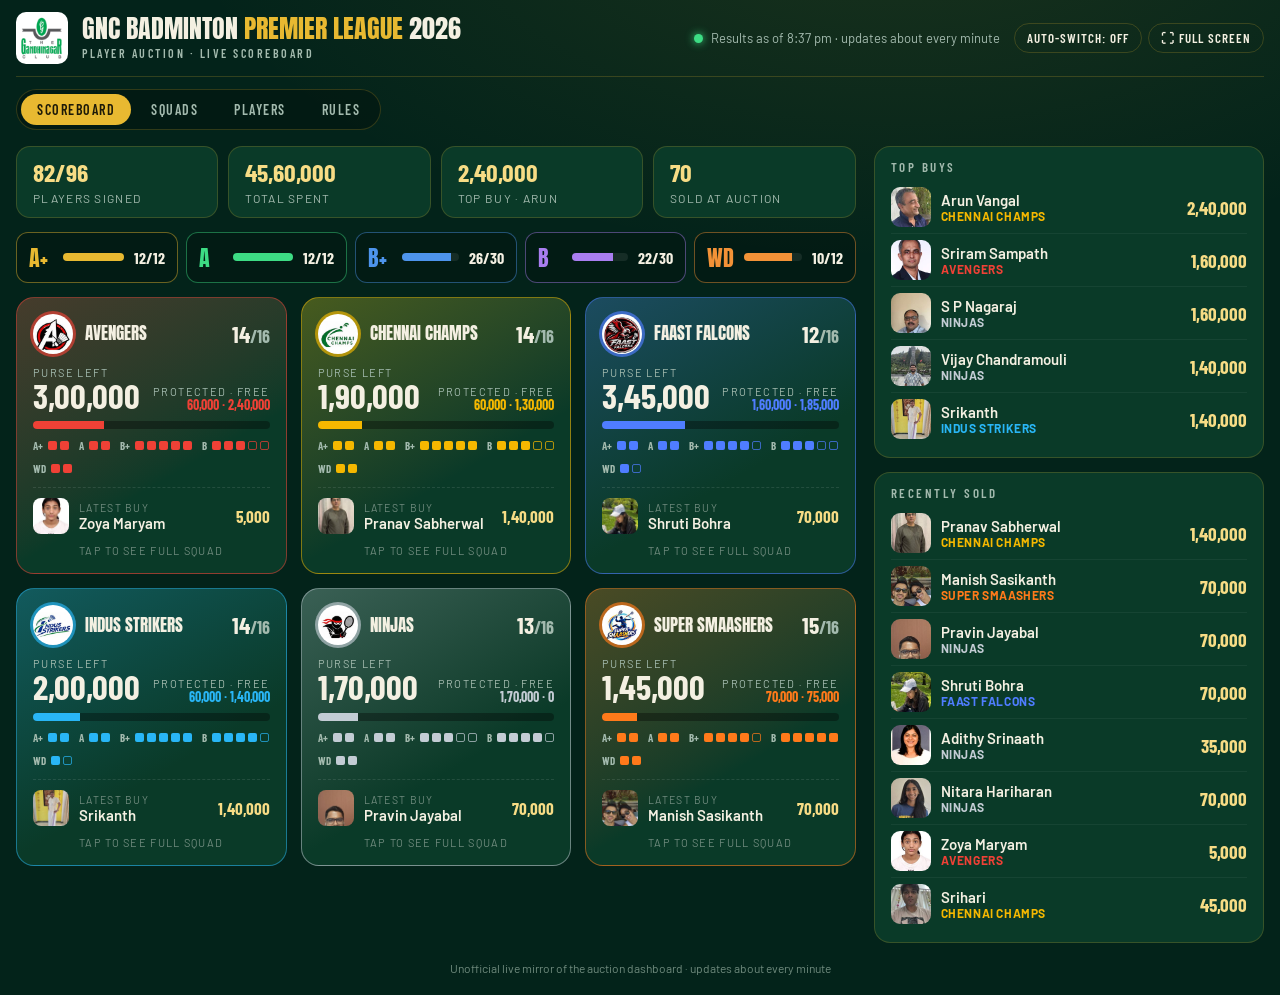
==== commit 4e5d2ed8: "Update results" ====
--- a/index.html
+++ b/index.html
@@ -115,18 +115,18 @@
 @media (max-width:640px){.tvb{width:100%}.tvb button{flex:1}}
 </style></head><body>
 <header><img class="club" src="img/club.png" alt=""><div><h1>GNC Badminton <span>Premier League</span> 2026</h1><p>Player auction · live scoreboard</p></div>
-<div class="upd"><i></i><span id="asof">Results as of 8:32 pm · updates about every minute</span></div><div class="tvb"><button id="bAuto" type="button" title="Switch between Scoreboard and Squads every minute">Auto-switch: off</button><button id="bFs" type="button">⛶ Full screen</button></div></header>
+<div class="upd"><i></i><span id="asof">Results as of 8:37 pm · updates about every minute</span></div><div class="tvb"><button id="bAuto" type="button" title="Switch between Scoreboard and Squads every minute">Auto-switch: off</button><button id="bFs" type="button">⛶ Full screen</button></div></header>
 <nav class="tabs"><a href="#scoreboard" data-t="scoreboard">Scoreboard</a><a href="#squads" data-t="squads">Squads</a><a href="#players" data-t="players">Players</a><a href="#rules" data-t="rules">Rules</a></nav>
-<main id="v-scoreboard" class="view"><div class="L"><div class="kp"><div><b>81/96</b><span>Players signed</span></div><div><b>44,20,000</b><span>Total spent</span></div><div><b>2,40,000</b><span>Top buy · Arun</span></div><div><b>69</b><span>Sold at auction</span></div></div>
-<div class="cats"><div class="c" style="--q:#e8b931"><b>A+</b><i><u style="width:100%"></u></i><em>12/12</em></div><div class="c" style="--q:#3ddc84"><b>A</b><i><u style="width:100%"></u></i><em>12/12</em></div><div class="c" style="--q:#4d94ec"><b>B+</b><i><u style="width:83%"></u></i><em>25/30</em></div><div class="c" style="--q:#a97ef0"><b>B</b><i><u style="width:73%"></u></i><em>22/30</em></div><div class="c" style="--q:#f39237"><b>WD</b><i><u style="width:83%"></u></i><em>10/12</em></div></div><div class="teams"><details class="t" style="--tc:#ef4136"><summary><div class="th"><img class="lg" src="img/l0.png" alt=""><b>Avengers</b><em><i>14</i>/16</em></div>
+<main id="v-scoreboard" class="view"><div class="L"><div class="kp"><div><b>82/96</b><span>Players signed</span></div><div><b>45,60,000</b><span>Total spent</span></div><div><b>2,40,000</b><span>Top buy · Arun</span></div><div><b>70</b><span>Sold at auction</span></div></div>
+<div class="cats"><div class="c" style="--q:#e8b931"><b>A+</b><i><u style="width:100%"></u></i><em>12/12</em></div><div class="c" style="--q:#3ddc84"><b>A</b><i><u style="width:100%"></u></i><em>12/12</em></div><div class="c" style="--q:#4d94ec"><b>B+</b><i><u style="width:87%"></u></i><em>26/30</em></div><div class="c" style="--q:#a97ef0"><b>B</b><i><u style="width:73%"></u></i><em>22/30</em></div><div class="c" style="--q:#f39237"><b>WD</b><i><u style="width:83%"></u></i><em>10/12</em></div></div><div class="teams"><details class="t" style="--tc:#ef4136"><summary><div class="th"><img class="lg" src="img/l0.png" alt=""><b>Avengers</b><em><i>14</i>/16</em></div>
 <div class="mn"><div><span>Purse left</span><b>3,00,000</b></div><div class="r"><span>Protected · Free</span><b class="s">60,000 · 2,40,000</b></div></div>
 <div class="bar"><u style="width:30%"></u></div><div class="pips"><span class="pg"><em>A+</em><i class="on"></i><i class="on"></i></span><span class="pg"><em>A</em><i class="on"></i><i class="on"></i></span><span class="pg"><em>B+</em><i class="on"></i><i class="on"></i><i class="on"></i><i class="on"></i><i class="on"></i></span><span class="pg"><em>B</em><i class="on"></i><i class="on"></i><i class="on"></i><i class=""></i><i class=""></i></span><span class="pg"><em>WD</em><i class="on"></i><i class="on"></i></span></div>
 <div class="lb"><img class="" src="img/p112.jpg" alt="" loading="lazy"><div><small>Latest buy</small><b>Zoya Maryam</b></div><span>5,000</span></div>
-<div class="more">Tap to see full squad</div></summary><div class="roster"><div class="rc" style="--q:#e8b931">A+</div><div class="rp"><img class="" src="img/p8.jpg" alt="" loading="lazy"><b>Nirav Hariharan</b><span>1,00,000</span></div><div class="rp"><img class="" src="img/p9.jpg" alt="" loading="lazy"><b>Rajarajan K</b><span>60,000</span></div><div class="rc" style="--q:#3ddc84">A</div><div class="rp"><img class="" src="img/p13.jpg" alt="" loading="lazy"><b>Abhinav Mathew</b><span>Owner</span></div><div class="rp"><img class="" src="img/p20.jpg" alt="" loading="lazy"><b>Priya Ananthanarayanan</b><span>1,20,000</span></div><div class="rc" style="--q:#4d94ec">B+</div><div class="rp"><img class="" src="img/p53.jpg" alt="" loading="lazy"><b>Vignesh</b><span>Strategist</span></div><div class="rp"><img class="" src="img/p49.jpg" alt="" loading="lazy"><b>Sriram Sampath</b><span>1,60,000</span></div><div class="rp"><img class="" src="img/p26.jpg" alt="" loading="lazy"><b>Ashwath Mahadev Subramanian</b><span>1,00,000</span></div><div class="rp"><img class="" src="img/p45.jpg" alt="" loading="lazy"><b>Shivaram</b><span>60,000</span></div><div class="rp"><img class="" src="img/p39.jpg" alt="" loading="lazy"><b>Raghavendran</b><span>5,000</span></div><div class="rc" style="--q:#a97ef0">B</div><div class="rp"><img class="" src="img/p63.jpg" alt="" loading="lazy"><b>Aryan Varad Vangal</b><span>45,000</span></div><div class="rp"><img class="" src="img/p71.jpg" alt="" loading="lazy"><b>Lakshminarayanan K</b><span>10,000</span></div><div class="rp"><img class="" src="img/p55.jpg" alt="" loading="lazy"><b>A Chandrasekharan</b><span>5,000</span></div><div class="rp open">Open slot</div><div class="rp open">Open slot</div><div class="rc" style="--q:#f39237">WD</div><div class="rp"><img class="" src="img/p107.jpg" alt="" loading="lazy"><b>Patricia</b><span>15,000</span></div><div class="rp"><img class="" src="img/p112.jpg" alt="" loading="lazy"><b>Zoya Maryam</b><span>5,000</span></div></div></details><details class="t" style="--tc:#f5b800"><summary><div class="th"><img class="lg" src="img/l1.png" alt=""><b>Chennai Champs</b><em><i>13</i>/16</em></div>
-<div class="mn"><div><span>Purse left</span><b>3,30,000</b></div><div class="r"><span>Protected · Free</span><b class="s">1,30,000 · 2,00,000</b></div></div>
-<div class="bar"><u style="width:34%"></u></div><div class="pips"><span class="pg"><em>A+</em><i class="on"></i><i class="on"></i></span><span class="pg"><em>A</em><i class="on"></i><i class="on"></i></span><span class="pg"><em>B+</em><i class="on"></i><i class="on"></i><i class="on"></i><i class="on"></i><i class=""></i></span><span class="pg"><em>B</em><i class="on"></i><i class="on"></i><i class="on"></i><i class=""></i><i class=""></i></span><span class="pg"><em>WD</em><i class="on"></i><i class="on"></i></span></div>
-<div class="lb"><img class="" src="img/p89.jpg" alt="" loading="lazy"><div><small>Latest buy</small><b>Srihari</b></div><span>45,000</span></div>
-<div class="more">Tap to see full squad</div></summary><div class="roster"><div class="rc" style="--q:#e8b931">A+</div><div class="rp"><img class="" src="img/p6.jpg" alt="" loading="lazy"><b>Goutham</b><span>Strategist</span></div><div class="rp"><img class="" src="img/p3.jpg" alt="" loading="lazy"><b>Cheenu</b><span>60,000</span></div><div class="rc" style="--q:#3ddc84">A</div><div class="rp"><img class="" src="img/p15.jpg" alt="" loading="lazy"><b>Arun Vangal</b><span>2,40,000</span></div><div class="rp"><img class="" src="img/p14.jpg" alt="" loading="lazy"><b>Antara Ramkumar</b><span>5,000</span></div><div class="rc" style="--q:#4d94ec">B+</div><div class="rp"><img class="" src="img/p51.jpg" alt="" loading="lazy"><b>Umapathy</b><span>Owner</span></div><div class="rp"><img class="" src="img/p46.jpg" alt="" loading="lazy"><b>Shruthi S</b><span>60,000</span></div><div class="rp"><img class="" src="img/p50.jpg" alt="" loading="lazy"><b>Sudarsan Ranganathan</b><span>20,000</span></div><div class="rp"><img class="" src="img/p34.jpg" alt="" loading="lazy"><b>Nandakumar Dhruvan</b><span>20,000</span></div><div class="rp open">Open slot</div><div class="rc" style="--q:#a97ef0">B</div><div class="rp"><img class="" src="img/p95.jpg" alt="" loading="lazy"><b>Venu Srinivasan</b><span>90,000</span></div><div class="rp"><img class="" src="img/p89.jpg" alt="" loading="lazy"><b>Srihari</b><span>45,000</span></div><div class="rp"><img class="" src="img/p87.jpg" alt="" loading="lazy"><b>Shiva</b><span>30,000</span></div><div class="rp open">Open slot</div><div class="rp open">Open slot</div><div class="rc" style="--q:#f39237">WD</div><div class="rp"><img class="" src="img/p100.jpg" alt="" loading="lazy"><b>Anusha</b><span>80,000</span></div><div class="rp"><img class="" src="img/p105.jpg" alt="" loading="lazy"><b>Neha Dhruvan</b><span>5,000</span></div></div></details><details class="t" style="--tc:#4f7dff"><summary><div class="th"><img class="lg" src="img/l5.png" alt=""><b>Faast Falcons</b><em><i>12</i>/16</em></div>
+<div class="more">Tap to see full squad</div></summary><div class="roster"><div class="rc" style="--q:#e8b931">A+</div><div class="rp"><img class="" src="img/p8.jpg" alt="" loading="lazy"><b>Nirav Hariharan</b><span>1,00,000</span></div><div class="rp"><img class="" src="img/p9.jpg" alt="" loading="lazy"><b>Rajarajan K</b><span>60,000</span></div><div class="rc" style="--q:#3ddc84">A</div><div class="rp"><img class="" src="img/p13.jpg" alt="" loading="lazy"><b>Abhinav Mathew</b><span>Owner</span></div><div class="rp"><img class="" src="img/p20.jpg" alt="" loading="lazy"><b>Priya Ananthanarayanan</b><span>1,20,000</span></div><div class="rc" style="--q:#4d94ec">B+</div><div class="rp"><img class="" src="img/p53.jpg" alt="" loading="lazy"><b>Vignesh</b><span>Strategist</span></div><div class="rp"><img class="" src="img/p49.jpg" alt="" loading="lazy"><b>Sriram Sampath</b><span>1,60,000</span></div><div class="rp"><img class="" src="img/p26.jpg" alt="" loading="lazy"><b>Ashwath Mahadev Subramanian</b><span>1,00,000</span></div><div class="rp"><img class="" src="img/p45.jpg" alt="" loading="lazy"><b>Shivaram</b><span>60,000</span></div><div class="rp"><img class="" src="img/p39.jpg" alt="" loading="lazy"><b>Raghavendran</b><span>5,000</span></div><div class="rc" style="--q:#a97ef0">B</div><div class="rp"><img class="" src="img/p63.jpg" alt="" loading="lazy"><b>Aryan Varad Vangal</b><span>45,000</span></div><div class="rp"><img class="" src="img/p71.jpg" alt="" loading="lazy"><b>Lakshminarayanan K</b><span>10,000</span></div><div class="rp"><img class="" src="img/p55.jpg" alt="" loading="lazy"><b>A Chandrasekharan</b><span>5,000</span></div><div class="rp open">Open slot</div><div class="rp open">Open slot</div><div class="rc" style="--q:#f39237">WD</div><div class="rp"><img class="" src="img/p107.jpg" alt="" loading="lazy"><b>Patricia</b><span>15,000</span></div><div class="rp"><img class="" src="img/p112.jpg" alt="" loading="lazy"><b>Zoya Maryam</b><span>5,000</span></div></div></details><details class="t" style="--tc:#f5b800"><summary><div class="th"><img class="lg" src="img/l1.png" alt=""><b>Chennai Champs</b><em><i>14</i>/16</em></div>
+<div class="mn"><div><span>Purse left</span><b>1,90,000</b></div><div class="r"><span>Protected · Free</span><b class="s">60,000 · 1,30,000</b></div></div>
+<div class="bar"><u style="width:19%"></u></div><div class="pips"><span class="pg"><em>A+</em><i class="on"></i><i class="on"></i></span><span class="pg"><em>A</em><i class="on"></i><i class="on"></i></span><span class="pg"><em>B+</em><i class="on"></i><i class="on"></i><i class="on"></i><i class="on"></i><i class="on"></i></span><span class="pg"><em>B</em><i class="on"></i><i class="on"></i><i class="on"></i><i class=""></i><i class=""></i></span><span class="pg"><em>WD</em><i class="on"></i><i class="on"></i></span></div>
+<div class="lb"><img class="" src="img/p37.jpg" alt="" loading="lazy"><div><small>Latest buy</small><b>Pranav Sabherwal</b></div><span>1,40,000</span></div>
+<div class="more">Tap to see full squad</div></summary><div class="roster"><div class="rc" style="--q:#e8b931">A+</div><div class="rp"><img class="" src="img/p6.jpg" alt="" loading="lazy"><b>Goutham</b><span>Strategist</span></div><div class="rp"><img class="" src="img/p3.jpg" alt="" loading="lazy"><b>Cheenu</b><span>60,000</span></div><div class="rc" style="--q:#3ddc84">A</div><div class="rp"><img class="" src="img/p15.jpg" alt="" loading="lazy"><b>Arun Vangal</b><span>2,40,000</span></div><div class="rp"><img class="" src="img/p14.jpg" alt="" loading="lazy"><b>Antara Ramkumar</b><span>5,000</span></div><div class="rc" style="--q:#4d94ec">B+</div><div class="rp"><img class="" src="img/p51.jpg" alt="" loading="lazy"><b>Umapathy</b><span>Owner</span></div><div class="rp"><img class="" src="img/p37.jpg" alt="" loading="lazy"><b>Pranav Sabherwal</b><span>1,40,000</span></div><div class="rp"><img class="" src="img/p46.jpg" alt="" loading="lazy"><b>Shruthi S</b><span>60,000</span></div><div class="rp"><img class="" src="img/p50.jpg" alt="" loading="lazy"><b>Sudarsan Ranganathan</b><span>20,000</span></div><div class="rp"><img class="" src="img/p34.jpg" alt="" loading="lazy"><b>Nandakumar Dhruvan</b><span>20,000</span></div><div class="rc" style="--q:#a97ef0">B</div><div class="rp"><img class="" src="img/p95.jpg" alt="" loading="lazy"><b>Venu Srinivasan</b><span>90,000</span></div><div class="rp"><img class="" src="img/p89.jpg" alt="" loading="lazy"><b>Srihari</b><span>45,000</span></div><div class="rp"><img class="" src="img/p87.jpg" alt="" loading="lazy"><b>Shiva</b><span>30,000</span></div><div class="rp open">Open slot</div><div class="rp open">Open slot</div><div class="rc" style="--q:#f39237">WD</div><div class="rp"><img class="" src="img/p100.jpg" alt="" loading="lazy"><b>Anusha</b><span>80,000</span></div><div class="rp"><img class="" src="img/p105.jpg" alt="" loading="lazy"><b>Neha Dhruvan</b><span>5,000</span></div></div></details><details class="t" style="--tc:#4f7dff"><summary><div class="th"><img class="lg" src="img/l5.png" alt=""><b>Faast Falcons</b><em><i>12</i>/16</em></div>
 <div class="mn"><div><span>Purse left</span><b>3,45,000</b></div><div class="r"><span>Protected · Free</span><b class="s">1,60,000 · 1,85,000</b></div></div>
 <div class="bar"><u style="width:35%"></u></div><div class="pips"><span class="pg"><em>A+</em><i class="on"></i><i class="on"></i></span><span class="pg"><em>A</em><i class="on"></i><i class="on"></i></span><span class="pg"><em>B+</em><i class="on"></i><i class="on"></i><i class="on"></i><i class="on"></i><i class=""></i></span><span class="pg"><em>B</em><i class="on"></i><i class="on"></i><i class="on"></i><i class=""></i><i class=""></i></span><span class="pg"><em>WD</em><i class="on"></i><i class=""></i></span></div>
 <div class="lb"><img class="" src="img/p22.jpg" alt="" loading="lazy"><div><small>Latest buy</small><b>Shruti Bohra</b></div><span>70,000</span></div>
@@ -143,13 +143,13 @@
 <div class="bar"><u style="width:15%"></u></div><div class="pips"><span class="pg"><em>A+</em><i class="on"></i><i class="on"></i></span><span class="pg"><em>A</em><i class="on"></i><i class="on"></i></span><span class="pg"><em>B+</em><i class="on"></i><i class="on"></i><i class="on"></i><i class="on"></i><i class=""></i></span><span class="pg"><em>B</em><i class="on"></i><i class="on"></i><i class="on"></i><i class="on"></i><i class="on"></i></span><span class="pg"><em>WD</em><i class="on"></i><i class="on"></i></span></div>
 <div class="lb"><img class="" src="img/p33.jpg" alt="" loading="lazy"><div><small>Latest buy</small><b>Manish Sasikanth</b></div><span>70,000</span></div>
 <div class="more">Tap to see full squad</div></summary><div class="roster"><div class="rc" style="--q:#e8b931">A+</div><div class="rp"><img class="" src="img/p2.jpg" alt="" loading="lazy"><b>Adarsh Nagaraj</b><span>Strategist</span></div><div class="rp"><img class="" src="img/p4.jpg" alt="" loading="lazy"><b>Chirrag Sheth</b><span>1,20,000</span></div><div class="rc" style="--q:#3ddc84">A</div><div class="rp"><img class="" src="img/p17.jpg" alt="" loading="lazy"><b>Munna</b><span>1,20,000</span></div><div class="rp"><img class="" src="img/p21.jpg" alt="" loading="lazy"><b>Satish Balasubramanian</b><span>45,000</span></div><div class="rc" style="--q:#4d94ec">B+</div><div class="rp"><img class="" src="img/p33.jpg" alt="" loading="lazy"><b>Manish Sasikanth</b><span>70,000</span></div><div class="rp"><img class="" src="img/p52.jpg" alt="" loading="lazy"><b>Umasangar</b><span>50,000</span></div><div class="rp"><img class="" src="img/p36.jpg" alt="" loading="lazy"><b>Prakash Dakshinamurthy</b><span>45,000</span></div><div class="rp"><img class="" src="img/p31.jpg" alt="" loading="lazy"><b>Lavanya Iyer</b><span>45,000</span></div><div class="rp open">Open slot</div><div class="rc" style="--q:#a97ef0">B</div><div class="rp"><img class="" src="img/p58.jpg" alt="" loading="lazy"><b>Andy</b><span>Owner</span></div><div class="rp"><img class="" src="img/p90.jpg" alt="" loading="lazy"><b>Sriram</b><span>1,20,000</span></div><div class="rp"><img class="" src="img/p72.jpg" alt="" loading="lazy"><b>Mahesh D</b><span>1,00,000</span></div><div class="rp"><img class="" src="img/p78.jpg" alt="" loading="lazy"><b>Ram</b><span>5,000</span></div><div class="rp"><img class="" src="img/p74.jpg" alt="" loading="lazy"><b>Pooja Aadith</b><span>5,000</span></div><div class="rc" style="--q:#f39237">WD</div><div class="rp"><img class="" src="img/p109.jpg" alt="" loading="lazy"><b>Reema Sundaram</b><span>70,000</span></div><div class="rp"><img class="" src="img/p108.jpg" alt="" loading="lazy"><b>Priya Subramanian</b><span>45,000</span></div></div></details></div></div>
-<div class="R"><div class="box"><h4>Top buys</h4><div class="row" style="--tc:#f5b800"><img class="" src="img/p15.jpg" alt="" loading="lazy"><div><b>Arun Vangal</b><small>Chennai Champs</small></div><span class="p">2,40,000</span></div><div class="row" style="--tc:#ef4136"><img class="" src="img/p49.jpg" alt="" loading="lazy"><div><b>Sriram Sampath</b><small>Avengers</small></div><span class="p">1,60,000</span></div><div class="row" style="--tc:#c3ccd4"><img class="" src="img/p80.jpg" alt="" loading="lazy"><div><b>S P Nagaraj</b><small>Ninjas</small></div><span class="p">1,60,000</span></div><div class="row" style="--tc:#c3ccd4"><img class="" src="img/p54.jpg" alt="" loading="lazy"><div><b>Vijay Chandramouli</b><small>Ninjas</small></div><span class="p">1,40,000</span></div><div class="row" style="--tc:#29b6f6"><img class="" src="img/p48.jpg" alt="" loading="lazy"><div><b>Srikanth</b><small>Indus Strikers</small></div><span class="p">1,40,000</span></div></div><div class="box"><h4>Recently sold</h4><div class="row" style="--tc:#ff7a1a"><img class="" src="img/p33.jpg" alt="" loading="lazy"><div><b>Manish Sasikanth</b><small>Super Smaashers</small></div><span class="p">70,000</span></div><div class="row" style="--tc:#c3ccd4"><img class="" src="img/p19.jpg" alt="" loading="lazy"><div><b>Pravin Jayabal</b><small>Ninjas</small></div><span class="p">70,000</span></div><div class="row" style="--tc:#4f7dff"><img class="" src="img/p22.jpg" alt="" loading="lazy"><div><b>Shruti Bohra</b><small>Faast Falcons</small></div><span class="p">70,000</span></div><div class="row" style="--tc:#c3ccd4"><img class="" src="img/p98.jpg" alt="" loading="lazy"><div><b>Adithy Srinaath</b><small>Ninjas</small></div><span class="p">35,000</span></div><div class="row" style="--tc:#c3ccd4"><img class="" src="img/p106.jpg" alt="" loading="lazy"><div><b>Nitara Hariharan</b><small>Ninjas</small></div><span class="p">70,000</span></div><div class="row" style="--tc:#ef4136"><img class="" src="img/p112.jpg" alt="" loading="lazy"><div><b>Zoya Maryam</b><small>Avengers</small></div><span class="p">5,000</span></div><div class="row" style="--tc:#f5b800"><img class="" src="img/p89.jpg" alt="" loading="lazy"><div><b>Srihari</b><small>Chennai Champs</small></div><span class="p">45,000</span></div><div class="row" style="--tc:#ef4136"><img class="" src="img/p55.jpg" alt="" loading="lazy"><div><b>A Chandrasekharan</b><small>Avengers</small></div><span class="p">5,000</span></div></div></div></main>
-<section id="v-squads" class="view" hidden><div class="sqsearch"><input id="sqq" type="search" placeholder="Search a player…" autocomplete="off"><span id="sqn"></span></div><div class="sqs"><div class="sq" style="--tc:#ef4136"><div class="th"><img class="lg" src="img/l0.png" alt=""><b>Avengers</b><em><i>14</i>/16</em></div><div class="sqm"><span>Purse left <b>3,00,000</b></span><span>Spent <b>6,85,000</b></span></div><div class="rc" style="--q:#e8b931">A+ <em>2/2</em></div><div class="rp"><img class="" src="img/p8.jpg" alt="" loading="lazy"><b>Nirav Hariharan</b><span>1,00,000</span></div><div class="rp"><img class="" src="img/p9.jpg" alt="" loading="lazy"><b>Rajarajan K</b><span>60,000</span></div><div class="rc" style="--q:#3ddc84">A <em>2/2</em></div><div class="rp"><img class="" src="img/p13.jpg" alt="" loading="lazy"><b>Abhinav Mathew</b><span>Owner</span></div><div class="rp"><img class="" src="img/p20.jpg" alt="" loading="lazy"><b>Priya Ananthanarayanan</b><span>1,20,000</span></div><div class="rc" style="--q:#4d94ec">B+ <em>5/5</em></div><div class="rp"><img class="" src="img/p53.jpg" alt="" loading="lazy"><b>Vignesh</b><span>Strategist</span></div><div class="rp"><img class="" src="img/p49.jpg" alt="" loading="lazy"><b>Sriram Sampath</b><span>1,60,000</span></div><div class="rp"><img class="" src="img/p26.jpg" alt="" loading="lazy"><b>Ashwath Mahadev Subramanian</b><span>1,00,000</span></div><div class="rp"><img class="" src="img/p45.jpg" alt="" loading="lazy"><b>Shivaram</b><span>60,000</span></div><div class="rp"><img class="" src="img/p39.jpg" alt="" loading="lazy"><b>Raghavendran</b><span>5,000</span></div><div class="rc" style="--q:#a97ef0">B <em>3/5</em></div><div class="rp"><img class="" src="img/p63.jpg" alt="" loading="lazy"><b>Aryan Varad Vangal</b><span>45,000</span></div><div class="rp"><img class="" src="img/p71.jpg" alt="" loading="lazy"><b>Lakshminarayanan K</b><span>10,000</span></div><div class="rp"><img class="" src="img/p55.jpg" alt="" loading="lazy"><b>A Chandrasekharan</b><span>5,000</span></div><div class="rp open">Open slot</div><div class="rp open">Open slot</div><div class="rc" style="--q:#f39237">WD <em>2/2</em></div><div class="rp"><img class="" src="img/p107.jpg" alt="" loading="lazy"><b>Patricia</b><span>15,000</span></div><div class="rp"><img class="" src="img/p112.jpg" alt="" loading="lazy"><b>Zoya Maryam</b><span>5,000</span></div></div><div class="sq" style="--tc:#f5b800"><div class="th"><img class="lg" src="img/l1.png" alt=""><b>Chennai Champs</b><em><i>13</i>/16</em></div><div class="sqm"><span>Purse left <b>3,30,000</b></span><span>Spent <b>6,55,000</b></span></div><div class="rc" style="--q:#e8b931">A+ <em>2/2</em></div><div class="rp"><img class="" src="img/p6.jpg" alt="" loading="lazy"><b>Goutham</b><span>Strategist</span></div><div class="rp"><img class="" src="img/p3.jpg" alt="" loading="lazy"><b>Cheenu</b><span>60,000</span></div><div class="rc" style="--q:#3ddc84">A <em>2/2</em></div><div class="rp"><img class="" src="img/p15.jpg" alt="" loading="lazy"><b>Arun Vangal</b><span>2,40,000</span></div><div class="rp"><img class="" src="img/p14.jpg" alt="" loading="lazy"><b>Antara Ramkumar</b><span>5,000</span></div><div class="rc" style="--q:#4d94ec">B+ <em>4/5</em></div><div class="rp"><img class="" src="img/p51.jpg" alt="" loading="lazy"><b>Umapathy</b><span>Owner</span></div><div class="rp"><img class="" src="img/p46.jpg" alt="" loading="lazy"><b>Shruthi S</b><span>60,000</span></div><div class="rp"><img class="" src="img/p50.jpg" alt="" loading="lazy"><b>Sudarsan Ranganathan</b><span>20,000</span></div><div class="rp"><img class="" src="img/p34.jpg" alt="" loading="lazy"><b>Nandakumar Dhruvan</b><span>20,000</span></div><div class="rp open">Open slot</div><div class="rc" style="--q:#a97ef0">B <em>3/5</em></div><div class="rp"><img class="" src="img/p95.jpg" alt="" loading="lazy"><b>Venu Srinivasan</b><span>90,000</span></div><div class="rp"><img class="" src="img/p89.jpg" alt="" loading="lazy"><b>Srihari</b><span>45,000</span></div><div class="rp"><img class="" src="img/p87.jpg" alt="" loading="lazy"><b>Shiva</b><span>30,000</span></div><div class="rp open">Open slot</div><div class="rp open">Open slot</div><div class="rc" style="--q:#f39237">WD <em>2/2</em></div><div class="rp"><img class="" src="img/p100.jpg" alt="" loading="lazy"><b>Anusha</b><span>80,000</span></div><div class="rp"><img class="" src="img/p105.jpg" alt="" loading="lazy"><b>Neha Dhruvan</b><span>5,000</span></div></div><div class="sq" style="--tc:#4f7dff"><div class="th"><img class="lg" src="img/l5.png" alt=""><b>Faast Falcons</b><em><i>12</i>/16</em></div><div class="sqm"><span>Purse left <b>3,45,000</b></span><span>Spent <b>6,40,000</b></span></div><div class="rc" style="--q:#e8b931">A+ <em>2/2</em></div><div class="rp"><img class="" src="img/p12.jpg" alt="" loading="lazy"><b>Shyam Dhruvan</b><span>70,000</span></div><div class="rp"><img class="" src="img/p11.jpg" alt="" loading="lazy"><b>Sandeep Srinivasan</b><span>70,000</span></div><div class="rc" style="--q:#3ddc84">A <em>2/2</em></div><div class="rp"><img class="" src="img/p16.jpg" alt="" loading="lazy"><b>K Balaji</b><span>Strategist</span></div><div class="rp"><img class="" src="img/p22.jpg" alt="" loading="lazy"><b>Shruti Bohra</b><span>70,000</span></div><div class="rc" style="--q:#4d94ec">B+ <em>4/5</em></div><div class="rp"><img class="" src="img/p32.jpg" alt="" loading="lazy"><b>Lokanathan M S</b><span>1,20,000</span></div><div class="rp"><img class="" src="img/p41.jpg" alt="" loading="lazy"><b>Ranjith Bohra</b><span>1,00,000</span></div><div class="rp"><img class="" src="img/p42.jpg" alt="" loading="lazy"><b>Rashmee Gopalan</b><span>90,000</span></div><div class="rp"><img class="" src="img/p43.jpg" alt="" loading="lazy"><b>S Sridhar</b><span>15,000</span></div><div class="rp open">Open slot</div><div class="rc" style="--q:#a97ef0">B <em>3/5</em></div><div class="rp"><img class="" src="img/p65.jpg" alt="" loading="lazy"><b>Bharath Cola</b><span>Owner</span></div><div class="rp"><img class="" src="img/p92.jpg" alt="" loading="lazy"><b>Uma Maheswari</b><span>50,000</span></div><div class="rp"><img class="" src="img/p76.jpg" alt="" loading="lazy"><b>Preethika</b><span>5,000</span></div><div class="rp open">Open slot</div><div class="rp open">Open slot</div><div class="rc" style="--q:#f39237">WD <em>1/2</em></div><div class="rp"><img class="" src="img/p103.jpg" alt="" loading="lazy"><b>Lekha Mithra</b><span>50,000</span></div><div class="rp open">Open slot</div></div><div class="sq" style="--tc:#29b6f6"><div class="th"><img class="lg" src="img/l2.png" alt=""><b>Indus Strikers</b><em><i>14</i>/16</em></div><div class="sqm"><span>Purse left <b>2,00,000</b></span><span>Spent <b>7,85,000</b></span></div><div class="rc" style="--q:#e8b931">A+ <em>2/2</em></div><div class="rp"><img class="" src="img/p10.jpg" alt="" loading="lazy"><b>Rohit Krishnan</b><span>Owner</span></div><div class="rp"><img class="" src="img/p7.jpg" alt="" loading="lazy"><b>Jayanth</b><span>1,20,000</span></div><div class="rc" style="--q:#3ddc84">A <em>2/2</em></div><div class="rp"><img class="" src="img/p24.jpg" alt="" loading="lazy"><b>Vijay Krishnan</b><span>Strategist</span></div><div class="rp"><img class="" src="img/p23.jpg" alt="" loading="lazy"><b>Varun Arjune</b><span>70,000</span></div><div class="rc" style="--q:#4d94ec">B+ <em>5/5</em></div><div class="rp"><img class="" src="img/p48.jpg" alt="" loading="lazy"><b>Srikanth</b><span>1,40,000</span></div><div class="rp"><img class="" src="img/p25.jpg" alt="" loading="lazy"><b>Abbishek V Bharadwaj</b><span>1,00,000</span></div><div class="rp"><img class="" src="img/p30.jpg" alt="" loading="lazy"><b>Karthick Chacha</b><span>80,000</span></div><div class="rp"><img class="" src="img/p38.jpg" alt="" loading="lazy"><b>Radhakrishnan Sreenivasan (RK)</b><span>70,000</span></div><div class="rp"><img class="" src="img/p40.jpg" alt="" loading="lazy"><b>Ramarao Y</b><span>45,000</span></div><div class="rc" style="--q:#a97ef0">B <em>4/5</em></div><div class="rp"><img class="" src="img/p94.jpg" alt="" loading="lazy"><b>Varun Shanmugam</b><span>40,000</span></div><div class="rp"><img class="" src="img/p62.jpg" alt="" loading="lazy"><b>Arjune Santhanam</b><span>30,000</span></div><div class="rp"><img class="" src="img/p93.jpg" alt="" loading="lazy"><b>V. Yathin Mitran</b><span>5,000</span></div><div class="rp"><img class="" src="img/p97.jpg" alt="" loading="lazy"><b>Vishnu Raman</b><span>5,000</span></div><div class="rp open">Open slot</div><div class="rc" style="--q:#f39237">WD <em>1/2</em></div><div class="rp"><img class="" src="img/p102.jpg" alt="" loading="lazy"><b>Darshana</b><span>80,000</span></div><div class="rp open">Open slot</div></div><div class="sq" style="--tc:#c3ccd4"><div class="th"><img class="lg" src="img/l3.png" alt=""><b>Ninjas</b><em><i>13</i>/16</em></div><div class="sqm"><span>Purse left <b>1,70,000</b></span><span>Spent <b>8,15,000</b></span></div><div class="rc" style="--q:#e8b931">A+ <em>2/2</em></div><div class="rp"><img class="" src="img/p1.jpg" alt="" loading="lazy"><b>Aadith Prasad</b><span>60,000</span></div><div class="rp"><img class="" src="img/p5.jpg" alt="" loading="lazy"><b>Gourav</b><span>60,000</span></div><div class="rc" style="--q:#3ddc84">A <em>2/2</em></div><div class="rp"><img class="" src="img/p18.jpg" alt="" loading="lazy"><b>Nishant Vijayakumar</b><span>Strategist</span></div><div class="rp"><img class="" src="img/p19.jpg" alt="" loading="lazy"><b>Pravin Jayabal</b><span>70,000</span></div><div class="rc" style="--q:#4d94ec">B+ <em>3/5</em></div><div class="rp"><img class="" src="img/p47.jpg" alt="" loading="lazy"><b>Sneha Kumar</b><span>Owner</span></div><div class="rp"><img class="" src="img/p54.jpg" alt="" loading="lazy"><b>Vijay Chandramouli</b><span>1,40,000</span></div><div class="rp"><img class="" src="img/p29.jpg" alt="" loading="lazy"><b>Kaavya Sekar</b><span>1,20,000</span></div><div class="rp open">Open slot</div><div class="rp open">Open slot</div><div class="rc" style="--q:#a97ef0">B <em>4/5</em></div><div class="rp"><img class="" src="img/p80.jpg" alt="" loading="lazy"><b>S P Nagaraj</b><span>1,60,000</span></div><div class="rp"><img class="" src="img/p91.jpg" alt="" loading="lazy"><b>Srish</b><span>90,000</span></div><div class="rp"><img class="" src="img/p67.jpg" alt="" loading="lazy"><b>Dushyanth</b><span>5,000</span></div><div class="rp"><img class="" src="img/p77.jpg" alt="" loading="lazy"><b>R Ashwin</b><span>5,000</span></div><div class="rp open">Open slot</div><div class="rc" style="--q:#f39237">WD <em>2/2</em></div><div class="rp"><img class="" src="img/p106.jpg" alt="" loading="lazy"><b>Nitara Hariharan</b><span>70,000</span></div><div class="rp"><img class="" src="img/p98.jpg" alt="" loading="lazy"><b>Adithy Srinaath</b><span>35,000</span></div></div><div class="sq" style="--tc:#ff7a1a"><div class="th"><img class="lg" src="img/l4.png" alt=""><b>Super Smaashers</b><em><i>15</i>/16</em></div><div class="sqm"><span>Purse left <b>1,45,000</b></span><span>Spent <b>8,40,000</b></span></div><div class="rc" style="--q:#e8b931">A+ <em>2/2</em></div><div class="rp"><img class="" src="img/p2.jpg" alt="" loading="lazy"><b>Adarsh Nagaraj</b><span>Strategist</span></div><div class="rp"><img class="" src="img/p4.jpg" alt="" loading="lazy"><b>Chirrag Sheth</b><span>1,20,000</span></div><div class="rc" style="--q:#3ddc84">A <em>2/2</em></div><div class="rp"><img class="" src="img/p17.jpg" alt="" loading="lazy"><b>Munna</b><span>1,20,000</span></div><div class="rp"><img class="" src="img/p21.jpg" alt="" loading="lazy"><b>Satish Balasubramanian</b><span>45,000</span></div><div class="rc" style="--q:#4d94ec">B+ <em>4/5</em></div><div class="rp"><img class="" src="img/p33.jpg" alt="" loading="lazy"><b>Manish Sasikanth</b><span>70,000</span></div><div class="rp"><img class="" src="img/p52.jpg" alt="" loading="lazy"><b>Umasangar</b><span>50,000</span></div><div class="rp"><img class="" src="img/p36.jpg" alt="" loading="lazy"><b>Prakash Dakshinamurthy</b><span>45,000</span></div><div class="rp"><img class="" src="img/p31.jpg" alt="" loading="lazy"><b>Lavanya Iyer</b><span>45,000</span></div><div class="rp open">Open slot</div><div class="rc" style="--q:#a97ef0">B <em>5/5</em></div><div class="rp"><img class="" src="img/p58.jpg" alt="" loading="lazy"><b>Andy</b><span>Owner</span></div><div class="rp"><img class="" src="img/p90.jpg" alt="" loading="lazy"><b>Sriram</b><span>1,20,000</span></div><div class="rp"><img class="" src="img/p72.jpg" alt="" loading="lazy"><b>Mahesh D</b><span>1,00,000</span></div><div class="rp"><img class="" src="img/p78.jpg" alt="" loading="lazy"><b>Ram</b><span>5,000</span></div><div class="rp"><img class="" src="img/p74.jpg" alt="" loading="lazy"><b>Pooja Aadith</b><span>5,000</span></div><div class="rc" style="--q:#f39237">WD <em>2/2</em></div><div class="rp"><img class="" src="img/p109.jpg" alt="" loading="lazy"><b>Reema Sundaram</b><span>70,000</span></div><div class="rp"><img class="" src="img/p108.jpg" alt="" loading="lazy"><b>Priya Subramanian</b><span>45,000</span></div></div></div></section>
-<section id="v-players" class="view" hidden><div class="flt"><input id="pq" type="search" placeholder="Search name or #number…" autocomplete="off"><div class="seg"><button data-f="All">All</button><button data-f="A+">A+</button><button data-f="A">A</button><button data-f="B+">B+</button><button data-f="B">B</button><button data-f="WD">WD</button></div><div class="seg"><button data-g="all">Everyone</button><button data-g="sold">Sold</button><button data-g="wait">Yet to come</button><button data-g="uns">Unsold</button><button data-g="ret">Owners & strategists</button></div></div><div class="grid"><div class="pc sold" data-c="A+" data-s="sold" data-n="aadith prasad #1" style="--tc:#c3ccd4"><div class="im"><img class="" src="img/p1.jpg" alt="" loading="lazy"><span class="no">#1</span><span class="ct" style="background:#e8b931">A+</span></div><b>Aadith Prasad</b><small>Ninjas · 60,000</small></div><div class="pc ret" data-c="A+" data-s="ret" data-n="adarsh nagaraj #2" style="--tc:#ff7a1a"><div class="im"><img class="" src="img/p2.jpg" alt="" loading="lazy"><span class="no">#2</span><span class="ct" style="background:#e8b931">A+</span></div><b>Adarsh Nagaraj</b><small>Strategist · Super Smaashers</small></div><div class="pc sold" data-c="A+" data-s="sold" data-n="cheenu #3" style="--tc:#f5b800"><div class="im"><img class="" src="img/p3.jpg" alt="" loading="lazy"><span class="no">#3</span><span class="ct" style="background:#e8b931">A+</span></div><b>Cheenu</b><small>Chennai Champs · 60,000</small></div><div class="pc sold" data-c="A+" data-s="sold" data-n="chirrag sheth #4" style="--tc:#ff7a1a"><div class="im"><img class="" src="img/p4.jpg" alt="" loading="lazy"><span class="no">#4</span><span class="ct" style="background:#e8b931">A+</span></div><b>Chirrag Sheth</b><small>Super Smaashers · 1,20,000</small></div><div class="pc sold" data-c="A+" data-s="sold" data-n="gourav #5" style="--tc:#c3ccd4"><div class="im"><img class="" src="img/p5.jpg" alt="" loading="lazy"><span class="no">#5</span><span class="ct" style="background:#e8b931">A+</span></div><b>Gourav</b><small>Ninjas · 60,000</small></div><div class="pc ret" data-c="A+" data-s="ret" data-n="goutham #6" style="--tc:#f5b800"><div class="im"><img class="" src="img/p6.jpg" alt="" loading="lazy"><span class="no">#6</span><span class="ct" style="background:#e8b931">A+</span></div><b>Goutham</b><small>Strategist · Chennai Champs</small></div><div class="pc sold" data-c="A+" data-s="sold" data-n="jayanth #7" style="--tc:#29b6f6"><div class="im"><img class="" src="img/p7.jpg" alt="" loading="lazy"><span class="no">#7</span><span class="ct" style="background:#e8b931">A+</span></div><b>Jayanth</b><small>Indus Strikers · 1,20,000</small></div><div class="pc sold" data-c="A+" data-s="sold" data-n="nirav hariharan #8" style="--tc:#ef4136"><div class="im"><img class="" src="img/p8.jpg" alt="" loading="lazy"><span class="no">#8</span><span class="ct" style="background:#e8b931">A+</span></div><b>Nirav Hariharan</b><small>Avengers · 1,00,000</small></div><div class="pc sold" data-c="A+" data-s="sold" data-n="rajarajan k #9" style="--tc:#ef4136"><div class="im"><img class="" src="img/p9.jpg" alt="" loading="lazy"><span class="no">#9</span><span class="ct" style="background:#e8b931">A+</span></div><b>Rajarajan K</b><small>Avengers · 60,000</small></div><div class="pc ret" data-c="A+" data-s="ret" data-n="rohit krishnan #10" style="--tc:#29b6f6"><div class="im"><img class="" src="img/p10.jpg" alt="" loading="lazy"><span class="no">#10</span><span class="ct" style="background:#e8b931">A+</span></div><b>Rohit Krishnan</b><small>Owner · Indus Strikers</small></div><div class="pc sold" data-c="A+" data-s="sold" data-n="sandeep srinivasan #11" style="--tc:#4f7dff"><div class="im"><img class="" src="img/p11.jpg" alt="" loading="lazy"><span class="no">#11</span><span class="ct" style="background:#e8b931">A+</span></div><b>Sandeep Srinivasan</b><small>Faast Falcons · 70,000</small></div><div class="pc sold" data-c="A+" data-s="sold" data-n="shyam dhruvan #12" style="--tc:#4f7dff"><div class="im"><img class="" src="img/p12.jpg" alt="" loading="lazy"><span class="no">#12</span><span class="ct" style="background:#e8b931">A+</span></div><b>Shyam Dhruvan</b><small>Faast Falcons · 70,000</small></div><div class="pc ret" data-c="A" data-s="ret" data-n="abhinav mathew #13" style="--tc:#ef4136"><div class="im"><img class="" src="img/p13.jpg" alt="" loading="lazy"><span class="no">#13</span><span class="ct" style="background:#3ddc84">A</span></div><b>Abhinav Mathew</b><small>Owner · Avengers</small></div><div class="pc sold" data-c="A" data-s="sold" data-n="antara ramkumar #14" style="--tc:#f5b800"><div class="im"><img class="" src="img/p14.jpg" alt="" loading="lazy"><span class="no">#14</span><span class="ct" style="background:#3ddc84">A</span></div><b>Antara Ramkumar</b><small>Chennai Champs · 5,000</small></div><div class="pc sold" data-c="A" data-s="sold" data-n="arun vangal #15" style="--tc:#f5b800"><div class="im"><img class="" src="img/p15.jpg" alt="" loading="lazy"><span class="no">#15</span><span class="ct" style="background:#3ddc84">A</span></div><b>Arun Vangal</b><small>Chennai Champs · 2,40,000</small></div><div class="pc ret" data-c="A" data-s="ret" data-n="k balaji #16" style="--tc:#4f7dff"><div class="im"><img class="" src="img/p16.jpg" alt="" loading="lazy"><span class="no">#16</span><span class="ct" style="background:#3ddc84">A</span></div><b>K Balaji</b><small>Strategist · Faast Falcons</small></div><div class="pc sold" data-c="A" data-s="sold" data-n="munna #17" style="--tc:#ff7a1a"><div class="im"><img class="" src="img/p17.jpg" alt="" loading="lazy"><span class="no">#17</span><span class="ct" style="background:#3ddc84">A</span></div><b>Munna</b><small>Super Smaashers · 1,20,000</small></div><div class="pc ret" data-c="A" data-s="ret" data-n="nishant vijayakumar #18" style="--tc:#c3ccd4"><div class="im"><img class="" src="img/p18.jpg" alt="" loading="lazy"><span class="no">#18</span><span class="ct" style="background:#3ddc84">A</span></div><b>Nishant Vijayakumar</b><small>Strategist · Ninjas</small></div><div class="pc sold" data-c="A" data-s="sold" data-n="pravin jayabal #19" style="--tc:#c3ccd4"><div class="im"><img class="" src="img/p19.jpg" alt="" loading="lazy"><span class="no">#19</span><span class="ct" style="background:#3ddc84">A</span></div><b>Pravin Jayabal</b><small>Ninjas · 70,000</small></div><div class="pc sold" data-c="A" data-s="sold" data-n="priya ananthanarayanan #20" style="--tc:#ef4136"><div class="im"><img class="" src="img/p20.jpg" alt="" loading="lazy"><span class="no">#20</span><span class="ct" style="background:#3ddc84">A</span></div><b>Priya Ananthanarayanan</b><small>Avengers · 1,20,000</small></div><div class="pc sold" data-c="A" data-s="sold" data-n="satish balasubramanian #21" style="--tc:#ff7a1a"><div class="im"><img class="" src="img/p21.jpg" alt="" loading="lazy"><span class="no">#21</span><span class="ct" style="background:#3ddc84">A</span></div><b>Satish Balasubramanian</b><small>Super Smaashers · 45,000</small></div><div class="pc sold" data-c="A" data-s="sold" data-n="shruti bohra #22" style="--tc:#4f7dff"><div class="im"><img class="" src="img/p22.jpg" alt="" loading="lazy"><span class="no">#22</span><span class="ct" style="background:#3ddc84">A</span></div><b>Shruti Bohra</b><small>Faast Falcons · 70,000</small></div><div class="pc sold" data-c="A" data-s="sold" data-n="varun arjune #23" style="--tc:#29b6f6"><div class="im"><img class="" src="img/p23.jpg" alt="" loading="lazy"><span class="no">#23</span><span class="ct" style="background:#3ddc84">A</span></div><b>Varun Arjune</b><small>Indus Strikers · 70,000</small></div><div class="pc ret" data-c="A" data-s="ret" data-n="vijay krishnan #24" style="--tc:#29b6f6"><div class="im"><img class="" src="img/p24.jpg" alt="" loading="lazy"><span class="no">#24</span><span class="ct" style="background:#3ddc84">A</span></div><b>Vijay Krishnan</b><small>Strategist · Indus Strikers</small></div><div class="pc sold" data-c="B+" data-s="sold" data-n="abbishek v bharadwaj #25" style="--tc:#29b6f6"><div class="im"><img class="" src="img/p25.jpg" alt="" loading="lazy"><span class="no">#25</span><span class="ct" style="background:#4d94ec">B+</span></div><b>Abbishek V Bharadwaj</b><small>Indus Strikers · 1,00,000</small></div><div class="pc sold" data-c="B+" data-s="sold" data-n="ashwath mahadev subramanian #26" style="--tc:#ef4136"><div class="im"><img class="" src="img/p26.jpg" alt="" loading="lazy"><span class="no">#26</span><span class="ct" style="background:#4d94ec">B+</span></div><b>Ashwath Mahadev Subramanian</b><small>Avengers · 1,00,000</small></div><div class="pc " data-c="B+" data-s="wait" data-n="c s karthik #27" style="--tc:#e8b931"><div class="im"><img class="" src="img/p27.jpg" alt="" loading="lazy"><span class="no">#27</span><span class="ct" style="background:#4d94ec">B+</span></div><b>C S Karthik</b><small>Yet to come</small></div><div class="pc " data-c="B+" data-s="wait" data-n="dhanya ramesh #28" style="--tc:#e8b931"><div class="im"><img class="" src="img/p28.jpg" alt="" loading="lazy"><span class="no">#28</span><span class="ct" style="background:#4d94ec">B+</span></div><b>Dhanya Ramesh</b><small>Yet to come</small></div><div class="pc sold" data-c="B+" data-s="sold" data-n="kaavya sekar #29" style="--tc:#c3ccd4"><div class="im"><img class="" src="img/p29.jpg" alt="" loading="lazy"><span class="no">#29</span><span class="ct" style="background:#4d94ec">B+</span></div><b>Kaavya Sekar</b><small>Ninjas · 1,20,000</small></div><div class="pc sold" data-c="B+" data-s="sold" data-n="karthick chacha #30" style="--tc:#29b6f6"><div class="im"><img class="" src="img/p30.jpg" alt="" loading="lazy"><span class="no">#30</span><span class="ct" style="background:#4d94ec">B+</span></div><b>Karthick Chacha</b><small>Indus Strikers · 80,000</small></div><div class="pc sold" data-c="B+" data-s="sold" data-n="lavanya iyer #31" style="--tc:#ff7a1a"><div class="im"><img class="" src="img/p31.jpg" alt="" loading="lazy"><span class="no">#31</span><span class="ct" style="background:#4d94ec">B+</span></div><b>Lavanya Iyer</b><small>Super Smaashers · 45,000</small></div><div class="pc sold" data-c="B+" data-s="sold" data-n="lokanathan m s #32" style="--tc:#4f7dff"><div class="im"><img class="" src="img/p32.jpg" alt="" loading="lazy"><span class="no">#32</span><span class="ct" style="background:#4d94ec">B+</span></div><b>Lokanathan M S</b><small>Faast Falcons · 1,20,000</small></div><div class="pc sold" data-c="B+" data-s="sold" data-n="manish sasikanth #33" style="--tc:#ff7a1a"><div class="im"><img class="" src="img/p33.jpg" alt="" loading="lazy"><span class="no">#33</span><span class="ct" style="background:#4d94ec">B+</span></div><b>Manish Sasikanth</b><small>Super Smaashers · 70,000</small></div><div class="pc sold" data-c="B+" data-s="sold" data-n="nandakumar dhruvan #34" style="--tc:#f5b800"><div class="im"><img class="" src="img/p34.jpg" alt="" loading="lazy"><span class="no">#34</span><span class="ct" style="background:#4d94ec">B+</span></div><b>Nandakumar Dhruvan</b><small>Chennai Champs · 20,000</small></div><div class="pc " data-c="B+" data-s="wait" data-n="nikhil iyer #35" style="--tc:#e8b931"><div class="im"><img class="" src="img/p35.jpg" alt="" loading="lazy"><span class="no">#35</span><span class="ct" style="background:#4d94ec">B+</span></div><b>Nikhil Iyer</b><small>Yet to come</small></div><div class="pc sold" data-c="B+" data-s="sold" data-n="prakash dakshinamurthy #36" style="--tc:#ff7a1a"><div class="im"><img class="" src="img/p36.jpg" alt="" loading="lazy"><span class="no">#36</span><span class="ct" style="background:#4d94ec">B+</span></div><b>Prakash Dakshinamurthy</b><small>Super Smaashers · 45,000</small></div><div class="pc " data-c="B+" data-s="wait" data-n="pranav sabherwal #37" style="--tc:#e8b931"><div class="im"><img class="" src="img/p37.jpg" alt="" loading="lazy"><span class="no">#37</span><span class="ct" style="background:#4d94ec">B+</span></div><b>Pranav Sabherwal</b><small>Yet to come</small></div><div class="pc sold" data-c="B+" data-s="sold" data-n="radhakrishnan sreenivasan (rk) #38" style="--tc:#29b6f6"><div class="im"><img class="" src="img/p38.jpg" alt="" loading="lazy"><span class="no">#38</span><span class="ct" style="background:#4d94ec">B+</span></div><b>Radhakrishnan Sreenivasan (RK)</b><small>Indus Strikers · 70,000</small></div><div class="pc sold" data-c="B+" data-s="sold" data-n="raghavendran #39" style="--tc:#ef4136"><div class="im"><img class="" src="img/p39.jpg" alt="" loading="lazy"><span class="no">#39</span><span class="ct" style="background:#4d94ec">B+</span></div><b>Raghavendran</b><small>Avengers · 5,000</small></div><div class="pc sold" data-c="B+" data-s="sold" data-n="ramarao y #40" style="--tc:#29b6f6"><div class="im"><img class="" src="img/p40.jpg" alt="" loading="lazy"><span class="no">#40</span><span class="ct" style="background:#4d94ec">B+</span></div><b>Ramarao Y</b><small>Indus Strikers · 45,000</small></div><div class="pc sold" data-c="B+" data-s="sold" data-n="ranjith bohra #41" style="--tc:#4f7dff"><div class="im"><img class="" src="img/p41.jpg" alt="" loading="lazy"><span class="no">#41</span><span class="ct" style="background:#4d94ec">B+</span></div><b>Ranjith Bohra</b><small>Faast Falcons · 1,00,000</small></div><div class="pc sold" data-c="B+" data-s="sold" data-n="rashmee gopalan #42" style="--tc:#4f7dff"><div class="im"><img class="" src="img/p42.jpg" alt="" loading="lazy"><span class="no">#42</span><span class="ct" style="background:#4d94ec">B+</span></div><b>Rashmee Gopalan</b><small>Faast Falcons · 90,000</small></div><div class="pc sold" data-c="B+" data-s="sold" data-n="s sridhar #43" style="--tc:#4f7dff"><div class="im"><img class="" src="img/p43.jpg" alt="" loading="lazy"><span class="no">#43</span><span class="ct" style="background:#4d94ec">B+</span></div><b>S Sridhar</b><small>Faast Falcons · 15,000</small></div><div class="pc " data-c="B+" data-s="wait" data-n="shiv bose #44" style="--tc:#e8b931"><div class="im"><img class="" src="img/p44.jpg" alt="" loading="lazy"><span class="no">#44</span><span class="ct" style="background:#4d94ec">B+</span></div><b>Shiv Bose</b><small>Yet to come</small></div><div class="pc sold" data-c="B+" data-s="sold" data-n="shivaram #45" style="--tc:#ef4136"><div class="im"><img class="" src="img/p45.jpg" alt="" loading="lazy"><span class="no">#45</span><span class="ct" style="background:#4d94ec">B+</span></div><b>Shivaram</b><small>Avengers · 60,000</small></div><div class="pc sold" data-c="B+" data-s="sold" data-n="shruthi s #46" style="--tc:#f5b800"><div class="im"><img class="" src="img/p46.jpg" alt="" loading="lazy"><span class="no">#46</span><span class="ct" style="background:#4d94ec">B+</span></div><b>Shruthi S</b><small>Chennai Champs · 60,000</small></div><div class="pc ret" data-c="B+" data-s="ret" data-n="sneha kumar #47" style="--tc:#c3ccd4"><div class="im"><img class="" src="img/p47.jpg" alt="" loading="lazy"><span class="no">#47</span><span class="ct" style="background:#4d94ec">B+</span></div><b>Sneha Kumar</b><small>Owner · Ninjas</small></div><div class="pc sold" data-c="B+" data-s="sold" data-n="srikanth #48" style="--tc:#29b6f6"><div class="im"><img class="" src="img/p48.jpg" alt="" loading="lazy"><span class="no">#48</span><span class="ct" style="background:#4d94ec">B+</span></div><b>Srikanth</b><small>Indus Strikers · 1,40,000</small></div><div class="pc sold" data-c="B+" data-s="sold" data-n="sriram sampath #49" style="--tc:#ef4136"><div class="im"><img class="" src="img/p49.jpg" alt="" loading="lazy"><span class="no">#49</span><span class="ct" style="background:#4d94ec">B+</span></div><b>Sriram Sampath</b><small>Avengers · 1,60,000</small></div><div class="pc sold" data-c="B+" data-s="sold" data-n="sudarsan ranganathan #50" style="--tc:#f5b800"><div class="im"><img class="" src="img/p50.jpg" alt="" loading="lazy"><span class="no">#50</span><span class="ct" style="background:#4d94ec">B+</span></div><b>Sudarsan Ranganathan</b><small>Chennai Champs · 20,000</small></div><div class="pc ret" data-c="B+" data-s="ret" data-n="umapathy #51" style="--tc:#f5b800"><div class="im"><img class="" src="img/p51.jpg" alt="" loading="lazy"><span class="no">#51</span><span class="ct" style="background:#4d94ec">B+</span></div><b>Umapathy</b><small>Owner · Chennai Champs</small></div><div class="pc sold" data-c="B+" data-s="sold" data-n="umasangar #52" style="--tc:#ff7a1a"><div class="im"><img class="" src="img/p52.jpg" alt="" loading="lazy"><span class="no">#52</span><span class="ct" style="background:#4d94ec">B+</span></div><b>Umasangar</b><small>Super Smaashers · 50,000</small></div><div class="pc ret" data-c="B+" data-s="ret" data-n="vignesh #53" style="--tc:#ef4136"><div class="im"><img class="" src="img/p53.jpg" alt="" loading="lazy"><span class="no">#53</span><span class="ct" style="background:#4d94ec">B+</span></div><b>Vignesh</b><small>Strategist · Avengers</small></div><div class="pc sold" data-c="B+" data-s="sold" data-n="vijay chandramouli #54" style="--tc:#c3ccd4"><div class="im"><img class="" src="img/p54.jpg" alt="" loading="lazy"><span class="no">#54</span><span class="ct" style="background:#4d94ec">B+</span></div><b>Vijay Chandramouli</b><small>Ninjas · 1,40,000</small></div><div class="pc sold" data-c="B" data-s="sold" data-n="a chandrasekharan #55" style="--tc:#ef4136"><div class="im"><img class="" src="img/p55.jpg" alt="" loading="lazy"><span class="no">#55</span><span class="ct" style="background:#a97ef0">B</span></div><b>A Chandrasekharan</b><small>Avengers · 5,000</small></div><div class="pc " data-c="B" data-s="wait" data-n="abhishek ganesh #56" style="--tc:#e8b931"><div class="im"><img class="" src="img/p56.jpg" alt="" loading="lazy"><span class="no">#56</span><span class="ct" style="background:#a97ef0">B</span></div><b>Abhishek Ganesh</b><small>Yet to come</small></div><div class="pc uns" data-c="B" data-s="uns" data-n="ajay vijendran #57" style="--tc:#888"><div class="im"><img class="" src="img/p57.jpg" alt="" loading="lazy"><span class="no">#57</span><span class="ct" style="background:#a97ef0">B</span></div><b>Ajay Vijendran</b><small>Unsold · recall</small></div><div class="pc ret" data-c="B" data-s="ret" data-n="andy #58" style="--tc:#ff7a1a"><div class="im"><img class="" src="img/p58.jpg" alt="" loading="lazy"><span class="no">#58</span><span class="ct" style="background:#a97ef0">B</span></div><b>Andy</b><small>Owner · Super Smaashers</small></div><div class="pc uns" data-c="B" data-s="uns" data-n="anish iyer #59" style="--tc:#888"><div class="im"><img class="" src="img/p59.jpg" alt="" loading="lazy"><span class="no">#59</span><span class="ct" style="background:#a97ef0">B</span></div><b>Anish Iyer</b><small>Unsold · recall</small></div><div class="pc uns" data-c="B" data-s="uns" data-n="anshumaan #60" style="--tc:#888"><div class="im"><img class="" src="img/p60.jpg" alt="" loading="lazy"><span class="no">#60</span><span class="ct" style="background:#a97ef0">B</span></div><b>Anshumaan</b><small>Unsold · recall</small></div><div class="pc uns" data-c="B" data-s="uns" data-n="anuraag rajagopalan #61" style="--tc:#888"><div class="im"><img class="" src="img/p61.jpg" alt="" loading="lazy"><span class="no">#61</span><span class="ct" style="background:#a97ef0">B</span></div><b>Anuraag Rajagopalan</b><small>Unsold · recall</small></div><div class="pc sold" data-c="B" data-s="sold" data-n="arjune santhanam #62" style="--tc:#29b6f6"><div class="im"><img class="" src="img/p62.jpg" alt="" loading="lazy"><span class="no">#62</span><span class="ct" style="background:#a97ef0">B</span></div><b>Arjune Santhanam</b><small>Indus Strikers · 30,000</small></div><div class="pc sold" data-c="B" data-s="sold" data-n="aryan varad vangal #63" style="--tc:#ef4136"><div class="im"><img class="" src="img/p63.jpg" alt="" loading="lazy"><span class="no">#63</span><span class="ct" style="background:#a97ef0">B</span></div><b>Aryan Varad Vangal</b><small>Avengers · 45,000</small></div><div class="pc " data-c="B" data-s="wait" data-n="balaji sreenivasan #64" style="--tc:#e8b931"><div class="im"><img class="" src="img/p64.jpg" alt="" loading="lazy"><span class="no">#64</span><span class="ct" style="background:#a97ef0">B</span></div><b>Balaji Sreenivasan</b><small>Yet to come</small></div><div class="pc ret" data-c="B" data-s="ret" data-n="bharath cola #65" style="--tc:#4f7dff"><div class="im"><img class="" src="img/p65.jpg" alt="" loading="lazy"><span class="no">#65</span><span class="ct" style="background:#a97ef0">B</span></div><b>Bharath Cola</b><small>Owner · Faast Falcons</small></div><div class="pc " data-c="B" data-s="wait" data-n="c. manishankhar #66" style="--tc:#e8b931"><div class="im"><img class="" src="img/p66.jpg" alt="" loading="lazy"><span class="no">#66</span><span class="ct" style="background:#a97ef0">B</span></div><b>C. Manishankhar</b><small>Yet to come</small></div><div class="pc sold" data-c="B" data-s="sold" data-n="dushyanth #67" style="--tc:#c3ccd4"><div class="im"><img class="" src="img/p67.jpg" alt="" loading="lazy"><span class="no">#67</span><span class="ct" style="background:#a97ef0">B</span></div><b>Dushyanth</b><small>Ninjas · 5,000</small></div><div class="pc uns" data-c="B" data-s="uns" data-n="guhan k #68" style="--tc:#888"><div class="im"><img class="" src="img/p68.jpg" alt="" loading="lazy"><span class="no">#68</span><span class="ct" style="background:#a97ef0">B</span></div><b>Guhan K</b><small>Unsold · recall</small></div><div class="pc " data-c="B" data-s="wait" data-n="kaushik gurunathan #69" style="--tc:#e8b931"><div class="im"><img class="" src="img/p69.jpg" alt="" loading="lazy"><span class="no">#69</span><span class="ct" style="background:#a97ef0">B</span></div><b>Kaushik Gurunathan</b><small>Yet to come</small></div><div class="pc " data-c="B" data-s="wait" data-n="kaushik nadadhur #70" style="--tc:#e8b931"><div class="im"><img class="" src="img/p70.jpg" alt="" loading="lazy"><span class="no">#70</span><span class="ct" style="background:#a97ef0">B</span></div><b>Kaushik Nadadhur</b><small>Yet to come</small></div><div class="pc sold" data-c="B" data-s="sold" data-n="lakshminarayanan k #71" style="--tc:#ef4136"><div class="im"><img class="" src="img/p71.jpg" alt="" loading="lazy"><span class="no">#71</span><span class="ct" style="background:#a97ef0">B</span></div><b>Lakshminarayanan K</b><small>Avengers · 10,000</small></div><div class="pc sold" data-c="B" data-s="sold" data-n="mahesh d #72" style="--tc:#ff7a1a"><div class="im"><img class="" src="img/p72.jpg" alt="" loading="lazy"><span class="no">#72</span><span class="ct" style="background:#a97ef0">B</span></div><b>Mahesh D</b><small>Super Smaashers · 1,00,000</small></div><div class="pc " data-c="B" data-s="wait" data-n="narayanan subramaniam #73" style="--tc:#e8b931"><div class="im"><img class="" src="img/p73.jpg" alt="" loading="lazy"><span class="no">#73</span><span class="ct" style="background:#a97ef0">B</span></div><b>Narayanan Subramaniam</b><small>Yet to come</small></div><div class="pc sold" data-c="B" data-s="sold" data-n="pooja aadith #74" style="--tc:#ff7a1a"><div class="im"><img class="" src="img/p74.jpg" alt="" loading="lazy"><span class="no">#74</span><span class="ct" style="background:#a97ef0">B</span></div><b>Pooja Aadith</b><small>Super Smaashers · 5,000</small></div><div class="pc uns" data-c="B" data-s="uns" data-n="praveenkumar #75" style="--tc:#888"><div class="im"><img class="" src="img/p75.jpg" alt="" loading="lazy"><span class="no">#75</span><span class="ct" style="background:#a97ef0">B</span></div><b>Praveenkumar</b><small>Unsold · recall</small></div><div class="pc sold" data-c="B" data-s="sold" data-n="preethika #76" style="--tc:#4f7dff"><div class="im"><img class="" src="img/p76.jpg" alt="" loading="lazy"><span class="no">#76</span><span class="ct" style="background:#a97ef0">B</span></div><b>Preethika</b><small>Faast Falcons · 5,000</small></div><div class="pc sold" data-c="B" data-s="sold" data-n="r ashwin #77" style="--tc:#c3ccd4"><div class="im"><img class="" src="img/p77.jpg" alt="" loading="lazy"><span class="no">#77</span><span class="ct" style="background:#a97ef0">B</span></div><b>R Ashwin</b><small>Ninjas · 5,000</small></div><div class="pc sold" data-c="B" data-s="sold" data-n="ram #78" style="--tc:#ff7a1a"><div class="im"><img class="" src="img/p78.jpg" alt="" loading="lazy"><span class="no">#78</span><span class="ct" style="background:#a97ef0">B</span></div><b>Ram</b><small>Super Smaashers · 5,000</small></div><div class="pc uns" data-c="B" data-s="uns" data-n="ramesh ravishankar #79" style="--tc:#888"><div class="im"><img class="" src="img/p79.jpg" alt="" loading="lazy"><span class="no">#79</span><span class="ct" style="background:#a97ef0">B</span></div><b>Ramesh Ravishankar</b><small>Unsold · recall</small></div><div class="pc sold" data-c="B" data-s="sold" data-n="s p nagaraj #80" style="--tc:#c3ccd4"><div class="im"><img class="" src="img/p80.jpg" alt="" loading="lazy"><span class="no">#80</span><span class="ct" style="background:#a97ef0">B</span></div><b>S P Nagaraj</b><small>Ninjas · 1,60,000</small></div><div class="pc uns" data-c="B" data-s="uns" data-n="sai madhavan #81" style="--tc:#888"><div class="im"><img class="" src="img/p81.jpg" alt="" loading="lazy"><span class="no">#81</span><span class="ct" style="background:#a97ef0">B</span></div><b>Sai Madhavan</b><small>Unsold · recall</small></div><div class="pc " data-c="B" data-s="wait" data-n="sanjay bharathi #82" style="--tc:#e8b931"><div class="im"><img class="" src="img/p82.jpg" alt="" loading="lazy"><span class="no">#82</span><span class="ct" style="background:#a97ef0">B</span></div><b>Sanjay Bharathi</b><small>Yet to come</small></div><div class="pc " data-c="B" data-s="wait" data-n="santhosh sundaram #83" style="--tc:#e8b931"><div class="im"><img class="" src="img/p83.jpg" alt="" loading="lazy"><span class="no">#83</span><span class="ct" style="background:#a97ef0">B</span></div><b>Santhosh Sundaram</b><small>Yet to come</small></div><div class="pc uns" data-c="B" data-s="uns" data-n="senthil prabu #84" style="--tc:#888"><div class="im"><img class="" src="img/p84.jpg" alt="" loading="lazy"><span class="no">#84</span><span class="ct" style="background:#a97ef0">B</span></div><b>Senthil Prabu</b><small>Unsold · recall</small></div><div class="pc uns" data-c="B" data-s="uns" data-n="seshasayee #85" style="--tc:#888"><div class="im"><img class="" src="img/p85.jpg" alt="" loading="lazy"><span class="no">#85</span><span class="ct" style="background:#a97ef0">B</span></div><b>Seshasayee</b><small>Unsold · recall</small></div><div class="pc uns" data-c="B" data-s="uns" data-n="shathkritha shyam #86" style="--tc:#888"><div class="im"><img class="" src="img/p86.jpg" alt="" loading="lazy"><span class="no">#86</span><span class="ct" style="background:#a97ef0">B</span></div><b>Shathkritha Shyam</b><small>Unsold · recall</small></div><div class="pc sold" data-c="B" data-s="sold" data-n="shiva #87" style="--tc:#f5b800"><div class="im"><img class="" src="img/p87.jpg" alt="" loading="lazy"><span class="no">#87</span><span class="ct" style="background:#a97ef0">B</span></div><b>Shiva</b><small>Chennai Champs · 30,000</small></div><div class="pc " data-c="B" data-s="wait" data-n="siddharthan #88" style="--tc:#e8b931"><div class="im"><img class="" src="img/p88.jpg" alt="" loading="lazy"><span class="no">#88</span><span class="ct" style="background:#a97ef0">B</span></div><b>Siddharthan</b><small>Yet to come</small></div><div class="pc sold" data-c="B" data-s="sold" data-n="srihari #89" style="--tc:#f5b800"><div class="im"><img class="" src="img/p89.jpg" alt="" loading="lazy"><span class="no">#89</span><span class="ct" style="background:#a97ef0">B</span></div><b>Srihari</b><small>Chennai Champs · 45,000</small></div><div class="pc sold" data-c="B" data-s="sold" data-n="sriram #90" style="--tc:#ff7a1a"><div class="im"><img class="" src="img/p90.jpg" alt="" loading="lazy"><span class="no">#90</span><span class="ct" style="background:#a97ef0">B</span></div><b>Sriram</b><small>Super Smaashers · 1,20,000</small></div><div class="pc sold" data-c="B" data-s="sold" data-n="srish #91" style="--tc:#c3ccd4"><div class="im"><img class="" src="img/p91.jpg" alt="" loading="lazy"><span class="no">#91</span><span class="ct" style="background:#a97ef0">B</span></div><b>Srish</b><small>Ninjas · 90,000</small></div><div class="pc sold" data-c="B" data-s="sold" data-n="uma maheswari #92" style="--tc:#4f7dff"><div class="im"><img class="" src="img/p92.jpg" alt="" loading="lazy"><span class="no">#92</span><span class="ct" style="background:#a97ef0">B</span></div><b>Uma Maheswari</b><small>Faast Falcons · 50,000</small></div><div class="pc sold" data-c="B" data-s="sold" data-n="v. yathin mitran #93" style="--tc:#29b6f6"><div class="im"><img class="" src="img/p93.jpg" alt="" loading="lazy"><span class="no">#93</span><span class="ct" style="background:#a97ef0">B</span></div><b>V. Yathin Mitran</b><small>Indus Strikers · 5,000</small></div><div class="pc sold" data-c="B" data-s="sold" data-n="varun shanmugam #94" style="--tc:#29b6f6"><div class="im"><img class="" src="img/p94.jpg" alt="" loading="lazy"><span class="no">#94</span><span class="ct" style="background:#a97ef0">B</span></div><b>Varun Shanmugam</b><small>Indus Strikers · 40,000</small></div><div class="pc sold" data-c="B" data-s="sold" data-n="venu srinivasan #95" style="--tc:#f5b800"><div class="im"><img class="" src="img/p95.jpg" alt="" loading="lazy"><span class="no">#95</span><span class="ct" style="background:#a97ef0">B</span></div><b>Venu Srinivasan</b><small>Chennai Champs · 90,000</small></div><div class="pc uns" data-c="B" data-s="uns" data-n="vinayak r easwar #96" style="--tc:#888"><div class="im"><img class="" src="img/p96.jpg" alt="" loading="lazy"><span class="no">#96</span><span class="ct" style="background:#a97ef0">B</span></div><b>Vinayak R Easwar</b><small>Unsold · recall</small></div><div class="pc sold" data-c="B" data-s="sold" data-n="vishnu raman #97" style="--tc:#29b6f6"><div class="im"><img class="" src="img/p97.jpg" alt="" loading="lazy"><span class="no">#97</span><span class="ct" style="background:#a97ef0">B</span></div><b>Vishnu Raman</b><small>Indus Strikers · 5,000</small></div><div class="pc sold" data-c="WD" data-s="sold" data-n="adithy srinaath #98" style="--tc:#c3ccd4"><div class="im"><img class="" src="img/p98.jpg" alt="" loading="lazy"><span class="no">#98</span><span class="ct" style="background:#f39237">WD</span></div><b>Adithy Srinaath</b><small>Ninjas · 35,000</small></div><div class="pc uns" data-c="WD" data-s="uns" data-n="akhila #99" style="--tc:#888"><div class="im"><img class="" src="img/p99.jpg" alt="" loading="lazy"><span class="no">#99</span><span class="ct" style="background:#f39237">WD</span></div><b>Akhila</b><small>Unsold · recall</small></div><div class="pc sold" data-c="WD" data-s="sold" data-n="anusha #100" style="--tc:#f5b800"><div class="im"><img class="" src="img/p100.jpg" alt="" loading="lazy"><span class="no">#100</span><span class="ct" style="background:#f39237">WD</span></div><b>Anusha</b><small>Chennai Champs · 80,000</small></div><div class="pc " data-c="WD" data-s="wait" data-n="anusha kousik #101" style="--tc:#e8b931"><div class="im"><img class="" src="img/p101.jpg" alt="" loading="lazy"><span class="no">#101</span><span class="ct" style="background:#f39237">WD</span></div><b>Anusha Kousik</b><small>Yet to come</small></div><div class="pc sold" data-c="WD" data-s="sold" data-n="darshana #102" style="--tc:#29b6f6"><div class="im"><img class="" src="img/p102.jpg" alt="" loading="lazy"><span class="no">#102</span><span class="ct" style="background:#f39237">WD</span></div><b>Darshana</b><small>Indus Strikers · 80,000</small></div><div class="pc sold" data-c="WD" data-s="sold" data-n="lekha mithra #103" style="--tc:#4f7dff"><div class="im"><img class="" src="img/p103.jpg" alt="" loading="lazy"><span class="no">#103</span><span class="ct" style="background:#f39237">WD</span></div><b>Lekha Mithra</b><small>Faast Falcons · 50,000</small></div><div class="pc " data-c="WD" data-s="wait" data-n="nakshatra gomathi murukesh #104" style="--tc:#e8b931"><div class="im"><img class="" src="img/p104.jpg" alt="" loading="lazy"><span class="no">#104</span><span class="ct" style="background:#f39237">WD</span></div><b>Nakshatra Gomathi Murukesh</b><small>Yet to come</small></div><div class="pc sold" data-c="WD" data-s="sold" data-n="neha dhruvan #105" style="--tc:#f5b800"><div class="im"><img class="" src="img/p105.jpg" alt="" loading="lazy"><span class="no">#105</span><span class="ct" style="background:#f39237">WD</span></div><b>Neha Dhruvan</b><small>Chennai Champs · 5,000</small></div><div class="pc sold" data-c="WD" data-s="sold" data-n="nitara hariharan #106" style="--tc:#c3ccd4"><div class="im"><img class="" src="img/p106.jpg" alt="" loading="lazy"><span class="no">#106</span><span class="ct" style="background:#f39237">WD</span></div><b>Nitara Hariharan</b><small>Ninjas · 70,000</small></div><div class="pc sold" data-c="WD" data-s="sold" data-n="patricia #107" style="--tc:#ef4136"><div class="im"><img class="" src="img/p107.jpg" alt="" loading="lazy"><span class="no">#107</span><span class="ct" style="background:#f39237">WD</span></div><b>Patricia</b><small>Avengers · 15,000</small></div><div class="pc sold" data-c="WD" data-s="sold" data-n="priya subramanian #108" style="--tc:#ff7a1a"><div class="im"><img class="" src="img/p108.jpg" alt="" loading="lazy"><span class="no">#108</span><span class="ct" style="background:#f39237">WD</span></div><b>Priya Subramanian</b><small>Super Smaashers · 45,000</small></div><div class="pc sold" data-c="WD" data-s="sold" data-n="reema sundaram #109" style="--tc:#ff7a1a"><div class="im"><img class="" src="img/p109.jpg" alt="" loading="lazy"><span class="no">#109</span><span class="ct" style="background:#f39237">WD</span></div><b>Reema Sundaram</b><small>Super Smaashers · 70,000</small></div><div class="pc uns" data-c="WD" data-s="uns" data-n="sridhanya #110" style="--tc:#888"><div class="im"><img class="" src="img/p110.jpg" alt="" loading="lazy"><span class="no">#110</span><span class="ct" style="background:#f39237">WD</span></div><b>Sridhanya</b><small>Unsold · recall</small></div><div class="pc " data-c="WD" data-s="wait" data-n="vidhya arjune #111" style="--tc:#e8b931"><div class="im"><img class="" src="img/p111.jpg" alt="" loading="lazy"><span class="no">#111</span><span class="ct" style="background:#f39237">WD</span></div><b>Vidhya Arjune</b><small>Yet to come</small></div><div class="pc sold" data-c="WD" data-s="sold" data-n="zoya maryam #112" style="--tc:#ef4136"><div class="im"><img class="" src="img/p112.jpg" alt="" loading="lazy"><span class="no">#112</span><span class="ct" style="background:#f39237">WD</span></div><b>Zoya Maryam</b><small>Avengers · 5,000</small></div></div></section>
+<div class="R"><div class="box"><h4>Top buys</h4><div class="row" style="--tc:#f5b800"><img class="" src="img/p15.jpg" alt="" loading="lazy"><div><b>Arun Vangal</b><small>Chennai Champs</small></div><span class="p">2,40,000</span></div><div class="row" style="--tc:#ef4136"><img class="" src="img/p49.jpg" alt="" loading="lazy"><div><b>Sriram Sampath</b><small>Avengers</small></div><span class="p">1,60,000</span></div><div class="row" style="--tc:#c3ccd4"><img class="" src="img/p80.jpg" alt="" loading="lazy"><div><b>S P Nagaraj</b><small>Ninjas</small></div><span class="p">1,60,000</span></div><div class="row" style="--tc:#c3ccd4"><img class="" src="img/p54.jpg" alt="" loading="lazy"><div><b>Vijay Chandramouli</b><small>Ninjas</small></div><span class="p">1,40,000</span></div><div class="row" style="--tc:#29b6f6"><img class="" src="img/p48.jpg" alt="" loading="lazy"><div><b>Srikanth</b><small>Indus Strikers</small></div><span class="p">1,40,000</span></div></div><div class="box"><h4>Recently sold</h4><div class="row" style="--tc:#f5b800"><img class="" src="img/p37.jpg" alt="" loading="lazy"><div><b>Pranav Sabherwal</b><small>Chennai Champs</small></div><span class="p">1,40,000</span></div><div class="row" style="--tc:#ff7a1a"><img class="" src="img/p33.jpg" alt="" loading="lazy"><div><b>Manish Sasikanth</b><small>Super Smaashers</small></div><span class="p">70,000</span></div><div class="row" style="--tc:#c3ccd4"><img class="" src="img/p19.jpg" alt="" loading="lazy"><div><b>Pravin Jayabal</b><small>Ninjas</small></div><span class="p">70,000</span></div><div class="row" style="--tc:#4f7dff"><img class="" src="img/p22.jpg" alt="" loading="lazy"><div><b>Shruti Bohra</b><small>Faast Falcons</small></div><span class="p">70,000</span></div><div class="row" style="--tc:#c3ccd4"><img class="" src="img/p98.jpg" alt="" loading="lazy"><div><b>Adithy Srinaath</b><small>Ninjas</small></div><span class="p">35,000</span></div><div class="row" style="--tc:#c3ccd4"><img class="" src="img/p106.jpg" alt="" loading="lazy"><div><b>Nitara Hariharan</b><small>Ninjas</small></div><span class="p">70,000</span></div><div class="row" style="--tc:#ef4136"><img class="" src="img/p112.jpg" alt="" loading="lazy"><div><b>Zoya Maryam</b><small>Avengers</small></div><span class="p">5,000</span></div><div class="row" style="--tc:#f5b800"><img class="" src="img/p89.jpg" alt="" loading="lazy"><div><b>Srihari</b><small>Chennai Champs</small></div><span class="p">45,000</span></div></div></div></main>
+<section id="v-squads" class="view" hidden><div class="sqsearch"><input id="sqq" type="search" placeholder="Search a player…" autocomplete="off"><span id="sqn"></span></div><div class="sqs"><div class="sq" style="--tc:#ef4136"><div class="th"><img class="lg" src="img/l0.png" alt=""><b>Avengers</b><em><i>14</i>/16</em></div><div class="sqm"><span>Purse left <b>3,00,000</b></span><span>Spent <b>6,85,000</b></span></div><div class="rc" style="--q:#e8b931">A+ <em>2/2</em></div><div class="rp"><img class="" src="img/p8.jpg" alt="" loading="lazy"><b>Nirav Hariharan</b><span>1,00,000</span></div><div class="rp"><img class="" src="img/p9.jpg" alt="" loading="lazy"><b>Rajarajan K</b><span>60,000</span></div><div class="rc" style="--q:#3ddc84">A <em>2/2</em></div><div class="rp"><img class="" src="img/p13.jpg" alt="" loading="lazy"><b>Abhinav Mathew</b><span>Owner</span></div><div class="rp"><img class="" src="img/p20.jpg" alt="" loading="lazy"><b>Priya Ananthanarayanan</b><span>1,20,000</span></div><div class="rc" style="--q:#4d94ec">B+ <em>5/5</em></div><div class="rp"><img class="" src="img/p53.jpg" alt="" loading="lazy"><b>Vignesh</b><span>Strategist</span></div><div class="rp"><img class="" src="img/p49.jpg" alt="" loading="lazy"><b>Sriram Sampath</b><span>1,60,000</span></div><div class="rp"><img class="" src="img/p26.jpg" alt="" loading="lazy"><b>Ashwath Mahadev Subramanian</b><span>1,00,000</span></div><div class="rp"><img class="" src="img/p45.jpg" alt="" loading="lazy"><b>Shivaram</b><span>60,000</span></div><div class="rp"><img class="" src="img/p39.jpg" alt="" loading="lazy"><b>Raghavendran</b><span>5,000</span></div><div class="rc" style="--q:#a97ef0">B <em>3/5</em></div><div class="rp"><img class="" src="img/p63.jpg" alt="" loading="lazy"><b>Aryan Varad Vangal</b><span>45,000</span></div><div class="rp"><img class="" src="img/p71.jpg" alt="" loading="lazy"><b>Lakshminarayanan K</b><span>10,000</span></div><div class="rp"><img class="" src="img/p55.jpg" alt="" loading="lazy"><b>A Chandrasekharan</b><span>5,000</span></div><div class="rp open">Open slot</div><div class="rp open">Open slot</div><div class="rc" style="--q:#f39237">WD <em>2/2</em></div><div class="rp"><img class="" src="img/p107.jpg" alt="" loading="lazy"><b>Patricia</b><span>15,000</span></div><div class="rp"><img class="" src="img/p112.jpg" alt="" loading="lazy"><b>Zoya Maryam</b><span>5,000</span></div></div><div class="sq" style="--tc:#f5b800"><div class="th"><img class="lg" src="img/l1.png" alt=""><b>Chennai Champs</b><em><i>14</i>/16</em></div><div class="sqm"><span>Purse left <b>1,90,000</b></span><span>Spent <b>7,95,000</b></span></div><div class="rc" style="--q:#e8b931">A+ <em>2/2</em></div><div class="rp"><img class="" src="img/p6.jpg" alt="" loading="lazy"><b>Goutham</b><span>Strategist</span></div><div class="rp"><img class="" src="img/p3.jpg" alt="" loading="lazy"><b>Cheenu</b><span>60,000</span></div><div class="rc" style="--q:#3ddc84">A <em>2/2</em></div><div class="rp"><img class="" src="img/p15.jpg" alt="" loading="lazy"><b>Arun Vangal</b><span>2,40,000</span></div><div class="rp"><img class="" src="img/p14.jpg" alt="" loading="lazy"><b>Antara Ramkumar</b><span>5,000</span></div><div class="rc" style="--q:#4d94ec">B+ <em>5/5</em></div><div class="rp"><img class="" src="img/p51.jpg" alt="" loading="lazy"><b>Umapathy</b><span>Owner</span></div><div class="rp"><img class="" src="img/p37.jpg" alt="" loading="lazy"><b>Pranav Sabherwal</b><span>1,40,000</span></div><div class="rp"><img class="" src="img/p46.jpg" alt="" loading="lazy"><b>Shruthi S</b><span>60,000</span></div><div class="rp"><img class="" src="img/p50.jpg" alt="" loading="lazy"><b>Sudarsan Ranganathan</b><span>20,000</span></div><div class="rp"><img class="" src="img/p34.jpg" alt="" loading="lazy"><b>Nandakumar Dhruvan</b><span>20,000</span></div><div class="rc" style="--q:#a97ef0">B <em>3/5</em></div><div class="rp"><img class="" src="img/p95.jpg" alt="" loading="lazy"><b>Venu Srinivasan</b><span>90,000</span></div><div class="rp"><img class="" src="img/p89.jpg" alt="" loading="lazy"><b>Srihari</b><span>45,000</span></div><div class="rp"><img class="" src="img/p87.jpg" alt="" loading="lazy"><b>Shiva</b><span>30,000</span></div><div class="rp open">Open slot</div><div class="rp open">Open slot</div><div class="rc" style="--q:#f39237">WD <em>2/2</em></div><div class="rp"><img class="" src="img/p100.jpg" alt="" loading="lazy"><b>Anusha</b><span>80,000</span></div><div class="rp"><img class="" src="img/p105.jpg" alt="" loading="lazy"><b>Neha Dhruvan</b><span>5,000</span></div></div><div class="sq" style="--tc:#4f7dff"><div class="th"><img class="lg" src="img/l5.png" alt=""><b>Faast Falcons</b><em><i>12</i>/16</em></div><div class="sqm"><span>Purse left <b>3,45,000</b></span><span>Spent <b>6,40,000</b></span></div><div class="rc" style="--q:#e8b931">A+ <em>2/2</em></div><div class="rp"><img class="" src="img/p12.jpg" alt="" loading="lazy"><b>Shyam Dhruvan</b><span>70,000</span></div><div class="rp"><img class="" src="img/p11.jpg" alt="" loading="lazy"><b>Sandeep Srinivasan</b><span>70,000</span></div><div class="rc" style="--q:#3ddc84">A <em>2/2</em></div><div class="rp"><img class="" src="img/p16.jpg" alt="" loading="lazy"><b>K Balaji</b><span>Strategist</span></div><div class="rp"><img class="" src="img/p22.jpg" alt="" loading="lazy"><b>Shruti Bohra</b><span>70,000</span></div><div class="rc" style="--q:#4d94ec">B+ <em>4/5</em></div><div class="rp"><img class="" src="img/p32.jpg" alt="" loading="lazy"><b>Lokanathan M S</b><span>1,20,000</span></div><div class="rp"><img class="" src="img/p41.jpg" alt="" loading="lazy"><b>Ranjith Bohra</b><span>1,00,000</span></div><div class="rp"><img class="" src="img/p42.jpg" alt="" loading="lazy"><b>Rashmee Gopalan</b><span>90,000</span></div><div class="rp"><img class="" src="img/p43.jpg" alt="" loading="lazy"><b>S Sridhar</b><span>15,000</span></div><div class="rp open">Open slot</div><div class="rc" style="--q:#a97ef0">B <em>3/5</em></div><div class="rp"><img class="" src="img/p65.jpg" alt="" loading="lazy"><b>Bharath Cola</b><span>Owner</span></div><div class="rp"><img class="" src="img/p92.jpg" alt="" loading="lazy"><b>Uma Maheswari</b><span>50,000</span></div><div class="rp"><img class="" src="img/p76.jpg" alt="" loading="lazy"><b>Preethika</b><span>5,000</span></div><div class="rp open">Open slot</div><div class="rp open">Open slot</div><div class="rc" style="--q:#f39237">WD <em>1/2</em></div><div class="rp"><img class="" src="img/p103.jpg" alt="" loading="lazy"><b>Lekha Mithra</b><span>50,000</span></div><div class="rp open">Open slot</div></div><div class="sq" style="--tc:#29b6f6"><div class="th"><img class="lg" src="img/l2.png" alt=""><b>Indus Strikers</b><em><i>14</i>/16</em></div><div class="sqm"><span>Purse left <b>2,00,000</b></span><span>Spent <b>7,85,000</b></span></div><div class="rc" style="--q:#e8b931">A+ <em>2/2</em></div><div class="rp"><img class="" src="img/p10.jpg" alt="" loading="lazy"><b>Rohit Krishnan</b><span>Owner</span></div><div class="rp"><img class="" src="img/p7.jpg" alt="" loading="lazy"><b>Jayanth</b><span>1,20,000</span></div><div class="rc" style="--q:#3ddc84">A <em>2/2</em></div><div class="rp"><img class="" src="img/p24.jpg" alt="" loading="lazy"><b>Vijay Krishnan</b><span>Strategist</span></div><div class="rp"><img class="" src="img/p23.jpg" alt="" loading="lazy"><b>Varun Arjune</b><span>70,000</span></div><div class="rc" style="--q:#4d94ec">B+ <em>5/5</em></div><div class="rp"><img class="" src="img/p48.jpg" alt="" loading="lazy"><b>Srikanth</b><span>1,40,000</span></div><div class="rp"><img class="" src="img/p25.jpg" alt="" loading="lazy"><b>Abbishek V Bharadwaj</b><span>1,00,000</span></div><div class="rp"><img class="" src="img/p30.jpg" alt="" loading="lazy"><b>Karthick Chacha</b><span>80,000</span></div><div class="rp"><img class="" src="img/p38.jpg" alt="" loading="lazy"><b>Radhakrishnan Sreenivasan (RK)</b><span>70,000</span></div><div class="rp"><img class="" src="img/p40.jpg" alt="" loading="lazy"><b>Ramarao Y</b><span>45,000</span></div><div class="rc" style="--q:#a97ef0">B <em>4/5</em></div><div class="rp"><img class="" src="img/p94.jpg" alt="" loading="lazy"><b>Varun Shanmugam</b><span>40,000</span></div><div class="rp"><img class="" src="img/p62.jpg" alt="" loading="lazy"><b>Arjune Santhanam</b><span>30,000</span></div><div class="rp"><img class="" src="img/p93.jpg" alt="" loading="lazy"><b>V. Yathin Mitran</b><span>5,000</span></div><div class="rp"><img class="" src="img/p97.jpg" alt="" loading="lazy"><b>Vishnu Raman</b><span>5,000</span></div><div class="rp open">Open slot</div><div class="rc" style="--q:#f39237">WD <em>1/2</em></div><div class="rp"><img class="" src="img/p102.jpg" alt="" loading="lazy"><b>Darshana</b><span>80,000</span></div><div class="rp open">Open slot</div></div><div class="sq" style="--tc:#c3ccd4"><div class="th"><img class="lg" src="img/l3.png" alt=""><b>Ninjas</b><em><i>13</i>/16</em></div><div class="sqm"><span>Purse left <b>1,70,000</b></span><span>Spent <b>8,15,000</b></span></div><div class="rc" style="--q:#e8b931">A+ <em>2/2</em></div><div class="rp"><img class="" src="img/p1.jpg" alt="" loading="lazy"><b>Aadith Prasad</b><span>60,000</span></div><div class="rp"><img class="" src="img/p5.jpg" alt="" loading="lazy"><b>Gourav</b><span>60,000</span></div><div class="rc" style="--q:#3ddc84">A <em>2/2</em></div><div class="rp"><img class="" src="img/p18.jpg" alt="" loading="lazy"><b>Nishant Vijayakumar</b><span>Strategist</span></div><div class="rp"><img class="" src="img/p19.jpg" alt="" loading="lazy"><b>Pravin Jayabal</b><span>70,000</span></div><div class="rc" style="--q:#4d94ec">B+ <em>3/5</em></div><div class="rp"><img class="" src="img/p47.jpg" alt="" loading="lazy"><b>Sneha Kumar</b><span>Owner</span></div><div class="rp"><img class="" src="img/p54.jpg" alt="" loading="lazy"><b>Vijay Chandramouli</b><span>1,40,000</span></div><div class="rp"><img class="" src="img/p29.jpg" alt="" loading="lazy"><b>Kaavya Sekar</b><span>1,20,000</span></div><div class="rp open">Open slot</div><div class="rp open">Open slot</div><div class="rc" style="--q:#a97ef0">B <em>4/5</em></div><div class="rp"><img class="" src="img/p80.jpg" alt="" loading="lazy"><b>S P Nagaraj</b><span>1,60,000</span></div><div class="rp"><img class="" src="img/p91.jpg" alt="" loading="lazy"><b>Srish</b><span>90,000</span></div><div class="rp"><img class="" src="img/p67.jpg" alt="" loading="lazy"><b>Dushyanth</b><span>5,000</span></div><div class="rp"><img class="" src="img/p77.jpg" alt="" loading="lazy"><b>R Ashwin</b><span>5,000</span></div><div class="rp open">Open slot</div><div class="rc" style="--q:#f39237">WD <em>2/2</em></div><div class="rp"><img class="" src="img/p106.jpg" alt="" loading="lazy"><b>Nitara Hariharan</b><span>70,000</span></div><div class="rp"><img class="" src="img/p98.jpg" alt="" loading="lazy"><b>Adithy Srinaath</b><span>35,000</span></div></div><div class="sq" style="--tc:#ff7a1a"><div class="th"><img class="lg" src="img/l4.png" alt=""><b>Super Smaashers</b><em><i>15</i>/16</em></div><div class="sqm"><span>Purse left <b>1,45,000</b></span><span>Spent <b>8,40,000</b></span></div><div class="rc" style="--q:#e8b931">A+ <em>2/2</em></div><div class="rp"><img class="" src="img/p2.jpg" alt="" loading="lazy"><b>Adarsh Nagaraj</b><span>Strategist</span></div><div class="rp"><img class="" src="img/p4.jpg" alt="" loading="lazy"><b>Chirrag Sheth</b><span>1,20,000</span></div><div class="rc" style="--q:#3ddc84">A <em>2/2</em></div><div class="rp"><img class="" src="img/p17.jpg" alt="" loading="lazy"><b>Munna</b><span>1,20,000</span></div><div class="rp"><img class="" src="img/p21.jpg" alt="" loading="lazy"><b>Satish Balasubramanian</b><span>45,000</span></div><div class="rc" style="--q:#4d94ec">B+ <em>4/5</em></div><div class="rp"><img class="" src="img/p33.jpg" alt="" loading="lazy"><b>Manish Sasikanth</b><span>70,000</span></div><div class="rp"><img class="" src="img/p52.jpg" alt="" loading="lazy"><b>Umasangar</b><span>50,000</span></div><div class="rp"><img class="" src="img/p36.jpg" alt="" loading="lazy"><b>Prakash Dakshinamurthy</b><span>45,000</span></div><div class="rp"><img class="" src="img/p31.jpg" alt="" loading="lazy"><b>Lavanya Iyer</b><span>45,000</span></div><div class="rp open">Open slot</div><div class="rc" style="--q:#a97ef0">B <em>5/5</em></div><div class="rp"><img class="" src="img/p58.jpg" alt="" loading="lazy"><b>Andy</b><span>Owner</span></div><div class="rp"><img class="" src="img/p90.jpg" alt="" loading="lazy"><b>Sriram</b><span>1,20,000</span></div><div class="rp"><img class="" src="img/p72.jpg" alt="" loading="lazy"><b>Mahesh D</b><span>1,00,000</span></div><div class="rp"><img class="" src="img/p78.jpg" alt="" loading="lazy"><b>Ram</b><span>5,000</span></div><div class="rp"><img class="" src="img/p74.jpg" alt="" loading="lazy"><b>Pooja Aadith</b><span>5,000</span></div><div class="rc" style="--q:#f39237">WD <em>2/2</em></div><div class="rp"><img class="" src="img/p109.jpg" alt="" loading="lazy"><b>Reema Sundaram</b><span>70,000</span></div><div class="rp"><img class="" src="img/p108.jpg" alt="" loading="lazy"><b>Priya Subramanian</b><span>45,000</span></div></div></div></section>
+<section id="v-players" class="view" hidden><div class="flt"><input id="pq" type="search" placeholder="Search name or #number…" autocomplete="off"><div class="seg"><button data-f="All">All</button><button data-f="A+">A+</button><button data-f="A">A</button><button data-f="B+">B+</button><button data-f="B">B</button><button data-f="WD">WD</button></div><div class="seg"><button data-g="all">Everyone</button><button data-g="sold">Sold</button><button data-g="wait">Yet to come</button><button data-g="uns">Unsold</button><button data-g="ret">Owners & strategists</button></div></div><div class="grid"><div class="pc sold" data-c="A+" data-s="sold" data-n="aadith prasad #1" style="--tc:#c3ccd4"><div class="im"><img class="" src="img/p1.jpg" alt="" loading="lazy"><span class="no">#1</span><span class="ct" style="background:#e8b931">A+</span></div><b>Aadith Prasad</b><small>Ninjas · 60,000</small></div><div class="pc ret" data-c="A+" data-s="ret" data-n="adarsh nagaraj #2" style="--tc:#ff7a1a"><div class="im"><img class="" src="img/p2.jpg" alt="" loading="lazy"><span class="no">#2</span><span class="ct" style="background:#e8b931">A+</span></div><b>Adarsh Nagaraj</b><small>Strategist · Super Smaashers</small></div><div class="pc sold" data-c="A+" data-s="sold" data-n="cheenu #3" style="--tc:#f5b800"><div class="im"><img class="" src="img/p3.jpg" alt="" loading="lazy"><span class="no">#3</span><span class="ct" style="background:#e8b931">A+</span></div><b>Cheenu</b><small>Chennai Champs · 60,000</small></div><div class="pc sold" data-c="A+" data-s="sold" data-n="chirrag sheth #4" style="--tc:#ff7a1a"><div class="im"><img class="" src="img/p4.jpg" alt="" loading="lazy"><span class="no">#4</span><span class="ct" style="background:#e8b931">A+</span></div><b>Chirrag Sheth</b><small>Super Smaashers · 1,20,000</small></div><div class="pc sold" data-c="A+" data-s="sold" data-n="gourav #5" style="--tc:#c3ccd4"><div class="im"><img class="" src="img/p5.jpg" alt="" loading="lazy"><span class="no">#5</span><span class="ct" style="background:#e8b931">A+</span></div><b>Gourav</b><small>Ninjas · 60,000</small></div><div class="pc ret" data-c="A+" data-s="ret" data-n="goutham #6" style="--tc:#f5b800"><div class="im"><img class="" src="img/p6.jpg" alt="" loading="lazy"><span class="no">#6</span><span class="ct" style="background:#e8b931">A+</span></div><b>Goutham</b><small>Strategist · Chennai Champs</small></div><div class="pc sold" data-c="A+" data-s="sold" data-n="jayanth #7" style="--tc:#29b6f6"><div class="im"><img class="" src="img/p7.jpg" alt="" loading="lazy"><span class="no">#7</span><span class="ct" style="background:#e8b931">A+</span></div><b>Jayanth</b><small>Indus Strikers · 1,20,000</small></div><div class="pc sold" data-c="A+" data-s="sold" data-n="nirav hariharan #8" style="--tc:#ef4136"><div class="im"><img class="" src="img/p8.jpg" alt="" loading="lazy"><span class="no">#8</span><span class="ct" style="background:#e8b931">A+</span></div><b>Nirav Hariharan</b><small>Avengers · 1,00,000</small></div><div class="pc sold" data-c="A+" data-s="sold" data-n="rajarajan k #9" style="--tc:#ef4136"><div class="im"><img class="" src="img/p9.jpg" alt="" loading="lazy"><span class="no">#9</span><span class="ct" style="background:#e8b931">A+</span></div><b>Rajarajan K</b><small>Avengers · 60,000</small></div><div class="pc ret" data-c="A+" data-s="ret" data-n="rohit krishnan #10" style="--tc:#29b6f6"><div class="im"><img class="" src="img/p10.jpg" alt="" loading="lazy"><span class="no">#10</span><span class="ct" style="background:#e8b931">A+</span></div><b>Rohit Krishnan</b><small>Owner · Indus Strikers</small></div><div class="pc sold" data-c="A+" data-s="sold" data-n="sandeep srinivasan #11" style="--tc:#4f7dff"><div class="im"><img class="" src="img/p11.jpg" alt="" loading="lazy"><span class="no">#11</span><span class="ct" style="background:#e8b931">A+</span></div><b>Sandeep Srinivasan</b><small>Faast Falcons · 70,000</small></div><div class="pc sold" data-c="A+" data-s="sold" data-n="shyam dhruvan #12" style="--tc:#4f7dff"><div class="im"><img class="" src="img/p12.jpg" alt="" loading="lazy"><span class="no">#12</span><span class="ct" style="background:#e8b931">A+</span></div><b>Shyam Dhruvan</b><small>Faast Falcons · 70,000</small></div><div class="pc ret" data-c="A" data-s="ret" data-n="abhinav mathew #13" style="--tc:#ef4136"><div class="im"><img class="" src="img/p13.jpg" alt="" loading="lazy"><span class="no">#13</span><span class="ct" style="background:#3ddc84">A</span></div><b>Abhinav Mathew</b><small>Owner · Avengers</small></div><div class="pc sold" data-c="A" data-s="sold" data-n="antara ramkumar #14" style="--tc:#f5b800"><div class="im"><img class="" src="img/p14.jpg" alt="" loading="lazy"><span class="no">#14</span><span class="ct" style="background:#3ddc84">A</span></div><b>Antara Ramkumar</b><small>Chennai Champs · 5,000</small></div><div class="pc sold" data-c="A" data-s="sold" data-n="arun vangal #15" style="--tc:#f5b800"><div class="im"><img class="" src="img/p15.jpg" alt="" loading="lazy"><span class="no">#15</span><span class="ct" style="background:#3ddc84">A</span></div><b>Arun Vangal</b><small>Chennai Champs · 2,40,000</small></div><div class="pc ret" data-c="A" data-s="ret" data-n="k balaji #16" style="--tc:#4f7dff"><div class="im"><img class="" src="img/p16.jpg" alt="" loading="lazy"><span class="no">#16</span><span class="ct" style="background:#3ddc84">A</span></div><b>K Balaji</b><small>Strategist · Faast Falcons</small></div><div class="pc sold" data-c="A" data-s="sold" data-n="munna #17" style="--tc:#ff7a1a"><div class="im"><img class="" src="img/p17.jpg" alt="" loading="lazy"><span class="no">#17</span><span class="ct" style="background:#3ddc84">A</span></div><b>Munna</b><small>Super Smaashers · 1,20,000</small></div><div class="pc ret" data-c="A" data-s="ret" data-n="nishant vijayakumar #18" style="--tc:#c3ccd4"><div class="im"><img class="" src="img/p18.jpg" alt="" loading="lazy"><span class="no">#18</span><span class="ct" style="background:#3ddc84">A</span></div><b>Nishant Vijayakumar</b><small>Strategist · Ninjas</small></div><div class="pc sold" data-c="A" data-s="sold" data-n="pravin jayabal #19" style="--tc:#c3ccd4"><div class="im"><img class="" src="img/p19.jpg" alt="" loading="lazy"><span class="no">#19</span><span class="ct" style="background:#3ddc84">A</span></div><b>Pravin Jayabal</b><small>Ninjas · 70,000</small></div><div class="pc sold" data-c="A" data-s="sold" data-n="priya ananthanarayanan #20" style="--tc:#ef4136"><div class="im"><img class="" src="img/p20.jpg" alt="" loading="lazy"><span class="no">#20</span><span class="ct" style="background:#3ddc84">A</span></div><b>Priya Ananthanarayanan</b><small>Avengers · 1,20,000</small></div><div class="pc sold" data-c="A" data-s="sold" data-n="satish balasubramanian #21" style="--tc:#ff7a1a"><div class="im"><img class="" src="img/p21.jpg" alt="" loading="lazy"><span class="no">#21</span><span class="ct" style="background:#3ddc84">A</span></div><b>Satish Balasubramanian</b><small>Super Smaashers · 45,000</small></div><div class="pc sold" data-c="A" data-s="sold" data-n="shruti bohra #22" style="--tc:#4f7dff"><div class="im"><img class="" src="img/p22.jpg" alt="" loading="lazy"><span class="no">#22</span><span class="ct" style="background:#3ddc84">A</span></div><b>Shruti Bohra</b><small>Faast Falcons · 70,000</small></div><div class="pc sold" data-c="A" data-s="sold" data-n="varun arjune #23" style="--tc:#29b6f6"><div class="im"><img class="" src="img/p23.jpg" alt="" loading="lazy"><span class="no">#23</span><span class="ct" style="background:#3ddc84">A</span></div><b>Varun Arjune</b><small>Indus Strikers · 70,000</small></div><div class="pc ret" data-c="A" data-s="ret" data-n="vijay krishnan #24" style="--tc:#29b6f6"><div class="im"><img class="" src="img/p24.jpg" alt="" loading="lazy"><span class="no">#24</span><span class="ct" style="background:#3ddc84">A</span></div><b>Vijay Krishnan</b><small>Strategist · Indus Strikers</small></div><div class="pc sold" data-c="B+" data-s="sold" data-n="abbishek v bharadwaj #25" style="--tc:#29b6f6"><div class="im"><img class="" src="img/p25.jpg" alt="" loading="lazy"><span class="no">#25</span><span class="ct" style="background:#4d94ec">B+</span></div><b>Abbishek V Bharadwaj</b><small>Indus Strikers · 1,00,000</small></div><div class="pc sold" data-c="B+" data-s="sold" data-n="ashwath mahadev subramanian #26" style="--tc:#ef4136"><div class="im"><img class="" src="img/p26.jpg" alt="" loading="lazy"><span class="no">#26</span><span class="ct" style="background:#4d94ec">B+</span></div><b>Ashwath Mahadev Subramanian</b><small>Avengers · 1,00,000</small></div><div class="pc " data-c="B+" data-s="wait" data-n="c s karthik #27" style="--tc:#e8b931"><div class="im"><img class="" src="img/p27.jpg" alt="" loading="lazy"><span class="no">#27</span><span class="ct" style="background:#4d94ec">B+</span></div><b>C S Karthik</b><small>Yet to come</small></div><div class="pc " data-c="B+" data-s="wait" data-n="dhanya ramesh #28" style="--tc:#e8b931"><div class="im"><img class="" src="img/p28.jpg" alt="" loading="lazy"><span class="no">#28</span><span class="ct" style="background:#4d94ec">B+</span></div><b>Dhanya Ramesh</b><small>Yet to come</small></div><div class="pc sold" data-c="B+" data-s="sold" data-n="kaavya sekar #29" style="--tc:#c3ccd4"><div class="im"><img class="" src="img/p29.jpg" alt="" loading="lazy"><span class="no">#29</span><span class="ct" style="background:#4d94ec">B+</span></div><b>Kaavya Sekar</b><small>Ninjas · 1,20,000</small></div><div class="pc sold" data-c="B+" data-s="sold" data-n="karthick chacha #30" style="--tc:#29b6f6"><div class="im"><img class="" src="img/p30.jpg" alt="" loading="lazy"><span class="no">#30</span><span class="ct" style="background:#4d94ec">B+</span></div><b>Karthick Chacha</b><small>Indus Strikers · 80,000</small></div><div class="pc sold" data-c="B+" data-s="sold" data-n="lavanya iyer #31" style="--tc:#ff7a1a"><div class="im"><img class="" src="img/p31.jpg" alt="" loading="lazy"><span class="no">#31</span><span class="ct" style="background:#4d94ec">B+</span></div><b>Lavanya Iyer</b><small>Super Smaashers · 45,000</small></div><div class="pc sold" data-c="B+" data-s="sold" data-n="lokanathan m s #32" style="--tc:#4f7dff"><div class="im"><img class="" src="img/p32.jpg" alt="" loading="lazy"><span class="no">#32</span><span class="ct" style="background:#4d94ec">B+</span></div><b>Lokanathan M S</b><small>Faast Falcons · 1,20,000</small></div><div class="pc sold" data-c="B+" data-s="sold" data-n="manish sasikanth #33" style="--tc:#ff7a1a"><div class="im"><img class="" src="img/p33.jpg" alt="" loading="lazy"><span class="no">#33</span><span class="ct" style="background:#4d94ec">B+</span></div><b>Manish Sasikanth</b><small>Super Smaashers · 70,000</small></div><div class="pc sold" data-c="B+" data-s="sold" data-n="nandakumar dhruvan #34" style="--tc:#f5b800"><div class="im"><img class="" src="img/p34.jpg" alt="" loading="lazy"><span class="no">#34</span><span class="ct" style="background:#4d94ec">B+</span></div><b>Nandakumar Dhruvan</b><small>Chennai Champs · 20,000</small></div><div class="pc " data-c="B+" data-s="wait" data-n="nikhil iyer #35" style="--tc:#e8b931"><div class="im"><img class="" src="img/p35.jpg" alt="" loading="lazy"><span class="no">#35</span><span class="ct" style="background:#4d94ec">B+</span></div><b>Nikhil Iyer</b><small>Yet to come</small></div><div class="pc sold" data-c="B+" data-s="sold" data-n="prakash dakshinamurthy #36" style="--tc:#ff7a1a"><div class="im"><img class="" src="img/p36.jpg" alt="" loading="lazy"><span class="no">#36</span><span class="ct" style="background:#4d94ec">B+</span></div><b>Prakash Dakshinamurthy</b><small>Super Smaashers · 45,000</small></div><div class="pc sold" data-c="B+" data-s="sold" data-n="pranav sabherwal #37" style="--tc:#f5b800"><div class="im"><img class="" src="img/p37.jpg" alt="" loading="lazy"><span class="no">#37</span><span class="ct" style="background:#4d94ec">B+</span></div><b>Pranav Sabherwal</b><small>Chennai Champs · 1,40,000</small></div><div class="pc sold" data-c="B+" data-s="sold" data-n="radhakrishnan sreenivasan (rk) #38" style="--tc:#29b6f6"><div class="im"><img class="" src="img/p38.jpg" alt="" loading="lazy"><span class="no">#38</span><span class="ct" style="background:#4d94ec">B+</span></div><b>Radhakrishnan Sreenivasan (RK)</b><small>Indus Strikers · 70,000</small></div><div class="pc sold" data-c="B+" data-s="sold" data-n="raghavendran #39" style="--tc:#ef4136"><div class="im"><img class="" src="img/p39.jpg" alt="" loading="lazy"><span class="no">#39</span><span class="ct" style="background:#4d94ec">B+</span></div><b>Raghavendran</b><small>Avengers · 5,000</small></div><div class="pc sold" data-c="B+" data-s="sold" data-n="ramarao y #40" style="--tc:#29b6f6"><div class="im"><img class="" src="img/p40.jpg" alt="" loading="lazy"><span class="no">#40</span><span class="ct" style="background:#4d94ec">B+</span></div><b>Ramarao Y</b><small>Indus Strikers · 45,000</small></div><div class="pc sold" data-c="B+" data-s="sold" data-n="ranjith bohra #41" style="--tc:#4f7dff"><div class="im"><img class="" src="img/p41.jpg" alt="" loading="lazy"><span class="no">#41</span><span class="ct" style="background:#4d94ec">B+</span></div><b>Ranjith Bohra</b><small>Faast Falcons · 1,00,000</small></div><div class="pc sold" data-c="B+" data-s="sold" data-n="rashmee gopalan #42" style="--tc:#4f7dff"><div class="im"><img class="" src="img/p42.jpg" alt="" loading="lazy"><span class="no">#42</span><span class="ct" style="background:#4d94ec">B+</span></div><b>Rashmee Gopalan</b><small>Faast Falcons · 90,000</small></div><div class="pc sold" data-c="B+" data-s="sold" data-n="s sridhar #43" style="--tc:#4f7dff"><div class="im"><img class="" src="img/p43.jpg" alt="" loading="lazy"><span class="no">#43</span><span class="ct" style="background:#4d94ec">B+</span></div><b>S Sridhar</b><small>Faast Falcons · 15,000</small></div><div class="pc " data-c="B+" data-s="wait" data-n="shiv bose #44" style="--tc:#e8b931"><div class="im"><img class="" src="img/p44.jpg" alt="" loading="lazy"><span class="no">#44</span><span class="ct" style="background:#4d94ec">B+</span></div><b>Shiv Bose</b><small>Yet to come</small></div><div class="pc sold" data-c="B+" data-s="sold" data-n="shivaram #45" style="--tc:#ef4136"><div class="im"><img class="" src="img/p45.jpg" alt="" loading="lazy"><span class="no">#45</span><span class="ct" style="background:#4d94ec">B+</span></div><b>Shivaram</b><small>Avengers · 60,000</small></div><div class="pc sold" data-c="B+" data-s="sold" data-n="shruthi s #46" style="--tc:#f5b800"><div class="im"><img class="" src="img/p46.jpg" alt="" loading="lazy"><span class="no">#46</span><span class="ct" style="background:#4d94ec">B+</span></div><b>Shruthi S</b><small>Chennai Champs · 60,000</small></div><div class="pc ret" data-c="B+" data-s="ret" data-n="sneha kumar #47" style="--tc:#c3ccd4"><div class="im"><img class="" src="img/p47.jpg" alt="" loading="lazy"><span class="no">#47</span><span class="ct" style="background:#4d94ec">B+</span></div><b>Sneha Kumar</b><small>Owner · Ninjas</small></div><div class="pc sold" data-c="B+" data-s="sold" data-n="srikanth #48" style="--tc:#29b6f6"><div class="im"><img class="" src="img/p48.jpg" alt="" loading="lazy"><span class="no">#48</span><span class="ct" style="background:#4d94ec">B+</span></div><b>Srikanth</b><small>Indus Strikers · 1,40,000</small></div><div class="pc sold" data-c="B+" data-s="sold" data-n="sriram sampath #49" style="--tc:#ef4136"><div class="im"><img class="" src="img/p49.jpg" alt="" loading="lazy"><span class="no">#49</span><span class="ct" style="background:#4d94ec">B+</span></div><b>Sriram Sampath</b><small>Avengers · 1,60,000</small></div><div class="pc sold" data-c="B+" data-s="sold" data-n="sudarsan ranganathan #50" style="--tc:#f5b800"><div class="im"><img class="" src="img/p50.jpg" alt="" loading="lazy"><span class="no">#50</span><span class="ct" style="background:#4d94ec">B+</span></div><b>Sudarsan Ranganathan</b><small>Chennai Champs · 20,000</small></div><div class="pc ret" data-c="B+" data-s="ret" data-n="umapathy #51" style="--tc:#f5b800"><div class="im"><img class="" src="img/p51.jpg" alt="" loading="lazy"><span class="no">#51</span><span class="ct" style="background:#4d94ec">B+</span></div><b>Umapathy</b><small>Owner · Chennai Champs</small></div><div class="pc sold" data-c="B+" data-s="sold" data-n="umasangar #52" style="--tc:#ff7a1a"><div class="im"><img class="" src="img/p52.jpg" alt="" loading="lazy"><span class="no">#52</span><span class="ct" style="background:#4d94ec">B+</span></div><b>Umasangar</b><small>Super Smaashers · 50,000</small></div><div class="pc ret" data-c="B+" data-s="ret" data-n="vignesh #53" style="--tc:#ef4136"><div class="im"><img class="" src="img/p53.jpg" alt="" loading="lazy"><span class="no">#53</span><span class="ct" style="background:#4d94ec">B+</span></div><b>Vignesh</b><small>Strategist · Avengers</small></div><div class="pc sold" data-c="B+" data-s="sold" data-n="vijay chandramouli #54" style="--tc:#c3ccd4"><div class="im"><img class="" src="img/p54.jpg" alt="" loading="lazy"><span class="no">#54</span><span class="ct" style="background:#4d94ec">B+</span></div><b>Vijay Chandramouli</b><small>Ninjas · 1,40,000</small></div><div class="pc sold" data-c="B" data-s="sold" data-n="a chandrasekharan #55" style="--tc:#ef4136"><div class="im"><img class="" src="img/p55.jpg" alt="" loading="lazy"><span class="no">#55</span><span class="ct" style="background:#a97ef0">B</span></div><b>A Chandrasekharan</b><small>Avengers · 5,000</small></div><div class="pc " data-c="B" data-s="wait" data-n="abhishek ganesh #56" style="--tc:#e8b931"><div class="im"><img class="" src="img/p56.jpg" alt="" loading="lazy"><span class="no">#56</span><span class="ct" style="background:#a97ef0">B</span></div><b>Abhishek Ganesh</b><small>Yet to come</small></div><div class="pc uns" data-c="B" data-s="uns" data-n="ajay vijendran #57" style="--tc:#888"><div class="im"><img class="" src="img/p57.jpg" alt="" loading="lazy"><span class="no">#57</span><span class="ct" style="background:#a97ef0">B</span></div><b>Ajay Vijendran</b><small>Unsold · recall</small></div><div class="pc ret" data-c="B" data-s="ret" data-n="andy #58" style="--tc:#ff7a1a"><div class="im"><img class="" src="img/p58.jpg" alt="" loading="lazy"><span class="no">#58</span><span class="ct" style="background:#a97ef0">B</span></div><b>Andy</b><small>Owner · Super Smaashers</small></div><div class="pc uns" data-c="B" data-s="uns" data-n="anish iyer #59" style="--tc:#888"><div class="im"><img class="" src="img/p59.jpg" alt="" loading="lazy"><span class="no">#59</span><span class="ct" style="background:#a97ef0">B</span></div><b>Anish Iyer</b><small>Unsold · recall</small></div><div class="pc uns" data-c="B" data-s="uns" data-n="anshumaan #60" style="--tc:#888"><div class="im"><img class="" src="img/p60.jpg" alt="" loading="lazy"><span class="no">#60</span><span class="ct" style="background:#a97ef0">B</span></div><b>Anshumaan</b><small>Unsold · recall</small></div><div class="pc uns" data-c="B" data-s="uns" data-n="anuraag rajagopalan #61" style="--tc:#888"><div class="im"><img class="" src="img/p61.jpg" alt="" loading="lazy"><span class="no">#61</span><span class="ct" style="background:#a97ef0">B</span></div><b>Anuraag Rajagopalan</b><small>Unsold · recall</small></div><div class="pc sold" data-c="B" data-s="sold" data-n="arjune santhanam #62" style="--tc:#29b6f6"><div class="im"><img class="" src="img/p62.jpg" alt="" loading="lazy"><span class="no">#62</span><span class="ct" style="background:#a97ef0">B</span></div><b>Arjune Santhanam</b><small>Indus Strikers · 30,000</small></div><div class="pc sold" data-c="B" data-s="sold" data-n="aryan varad vangal #63" style="--tc:#ef4136"><div class="im"><img class="" src="img/p63.jpg" alt="" loading="lazy"><span class="no">#63</span><span class="ct" style="background:#a97ef0">B</span></div><b>Aryan Varad Vangal</b><small>Avengers · 45,000</small></div><div class="pc " data-c="B" data-s="wait" data-n="balaji sreenivasan #64" style="--tc:#e8b931"><div class="im"><img class="" src="img/p64.jpg" alt="" loading="lazy"><span class="no">#64</span><span class="ct" style="background:#a97ef0">B</span></div><b>Balaji Sreenivasan</b><small>Yet to come</small></div><div class="pc ret" data-c="B" data-s="ret" data-n="bharath cola #65" style="--tc:#4f7dff"><div class="im"><img class="" src="img/p65.jpg" alt="" loading="lazy"><span class="no">#65</span><span class="ct" style="background:#a97ef0">B</span></div><b>Bharath Cola</b><small>Owner · Faast Falcons</small></div><div class="pc " data-c="B" data-s="wait" data-n="c. manishankhar #66" style="--tc:#e8b931"><div class="im"><img class="" src="img/p66.jpg" alt="" loading="lazy"><span class="no">#66</span><span class="ct" style="background:#a97ef0">B</span></div><b>C. Manishankhar</b><small>Yet to come</small></div><div class="pc sold" data-c="B" data-s="sold" data-n="dushyanth #67" style="--tc:#c3ccd4"><div class="im"><img class="" src="img/p67.jpg" alt="" loading="lazy"><span class="no">#67</span><span class="ct" style="background:#a97ef0">B</span></div><b>Dushyanth</b><small>Ninjas · 5,000</small></div><div class="pc uns" data-c="B" data-s="uns" data-n="guhan k #68" style="--tc:#888"><div class="im"><img class="" src="img/p68.jpg" alt="" loading="lazy"><span class="no">#68</span><span class="ct" style="background:#a97ef0">B</span></div><b>Guhan K</b><small>Unsold · recall</small></div><div class="pc " data-c="B" data-s="wait" data-n="kaushik gurunathan #69" style="--tc:#e8b931"><div class="im"><img class="" src="img/p69.jpg" alt="" loading="lazy"><span class="no">#69</span><span class="ct" style="background:#a97ef0">B</span></div><b>Kaushik Gurunathan</b><small>Yet to come</small></div><div class="pc " data-c="B" data-s="wait" data-n="kaushik nadadhur #70" style="--tc:#e8b931"><div class="im"><img class="" src="img/p70.jpg" alt="" loading="lazy"><span class="no">#70</span><span class="ct" style="background:#a97ef0">B</span></div><b>Kaushik Nadadhur</b><small>Yet to come</small></div><div class="pc sold" data-c="B" data-s="sold" data-n="lakshminarayanan k #71" style="--tc:#ef4136"><div class="im"><img class="" src="img/p71.jpg" alt="" loading="lazy"><span class="no">#71</span><span class="ct" style="background:#a97ef0">B</span></div><b>Lakshminarayanan K</b><small>Avengers · 10,000</small></div><div class="pc sold" data-c="B" data-s="sold" data-n="mahesh d #72" style="--tc:#ff7a1a"><div class="im"><img class="" src="img/p72.jpg" alt="" loading="lazy"><span class="no">#72</span><span class="ct" style="background:#a97ef0">B</span></div><b>Mahesh D</b><small>Super Smaashers · 1,00,000</small></div><div class="pc " data-c="B" data-s="wait" data-n="narayanan subramaniam #73" style="--tc:#e8b931"><div class="im"><img class="" src="img/p73.jpg" alt="" loading="lazy"><span class="no">#73</span><span class="ct" style="background:#a97ef0">B</span></div><b>Narayanan Subramaniam</b><small>Yet to come</small></div><div class="pc sold" data-c="B" data-s="sold" data-n="pooja aadith #74" style="--tc:#ff7a1a"><div class="im"><img class="" src="img/p74.jpg" alt="" loading="lazy"><span class="no">#74</span><span class="ct" style="background:#a97ef0">B</span></div><b>Pooja Aadith</b><small>Super Smaashers · 5,000</small></div><div class="pc uns" data-c="B" data-s="uns" data-n="praveenkumar #75" style="--tc:#888"><div class="im"><img class="" src="img/p75.jpg" alt="" loading="lazy"><span class="no">#75</span><span class="ct" style="background:#a97ef0">B</span></div><b>Praveenkumar</b><small>Unsold · recall</small></div><div class="pc sold" data-c="B" data-s="sold" data-n="preethika #76" style="--tc:#4f7dff"><div class="im"><img class="" src="img/p76.jpg" alt="" loading="lazy"><span class="no">#76</span><span class="ct" style="background:#a97ef0">B</span></div><b>Preethika</b><small>Faast Falcons · 5,000</small></div><div class="pc sold" data-c="B" data-s="sold" data-n="r ashwin #77" style="--tc:#c3ccd4"><div class="im"><img class="" src="img/p77.jpg" alt="" loading="lazy"><span class="no">#77</span><span class="ct" style="background:#a97ef0">B</span></div><b>R Ashwin</b><small>Ninjas · 5,000</small></div><div class="pc sold" data-c="B" data-s="sold" data-n="ram #78" style="--tc:#ff7a1a"><div class="im"><img class="" src="img/p78.jpg" alt="" loading="lazy"><span class="no">#78</span><span class="ct" style="background:#a97ef0">B</span></div><b>Ram</b><small>Super Smaashers · 5,000</small></div><div class="pc uns" data-c="B" data-s="uns" data-n="ramesh ravishankar #79" style="--tc:#888"><div class="im"><img class="" src="img/p79.jpg" alt="" loading="lazy"><span class="no">#79</span><span class="ct" style="background:#a97ef0">B</span></div><b>Ramesh Ravishankar</b><small>Unsold · recall</small></div><div class="pc sold" data-c="B" data-s="sold" data-n="s p nagaraj #80" style="--tc:#c3ccd4"><div class="im"><img class="" src="img/p80.jpg" alt="" loading="lazy"><span class="no">#80</span><span class="ct" style="background:#a97ef0">B</span></div><b>S P Nagaraj</b><small>Ninjas · 1,60,000</small></div><div class="pc uns" data-c="B" data-s="uns" data-n="sai madhavan #81" style="--tc:#888"><div class="im"><img class="" src="img/p81.jpg" alt="" loading="lazy"><span class="no">#81</span><span class="ct" style="background:#a97ef0">B</span></div><b>Sai Madhavan</b><small>Unsold · recall</small></div><div class="pc " data-c="B" data-s="wait" data-n="sanjay bharathi #82" style="--tc:#e8b931"><div class="im"><img class="" src="img/p82.jpg" alt="" loading="lazy"><span class="no">#82</span><span class="ct" style="background:#a97ef0">B</span></div><b>Sanjay Bharathi</b><small>Yet to come</small></div><div class="pc " data-c="B" data-s="wait" data-n="santhosh sundaram #83" style="--tc:#e8b931"><div class="im"><img class="" src="img/p83.jpg" alt="" loading="lazy"><span class="no">#83</span><span class="ct" style="background:#a97ef0">B</span></div><b>Santhosh Sundaram</b><small>Yet to come</small></div><div class="pc uns" data-c="B" data-s="uns" data-n="senthil prabu #84" style="--tc:#888"><div class="im"><img class="" src="img/p84.jpg" alt="" loading="lazy"><span class="no">#84</span><span class="ct" style="background:#a97ef0">B</span></div><b>Senthil Prabu</b><small>Unsold · recall</small></div><div class="pc uns" data-c="B" data-s="uns" data-n="seshasayee #85" style="--tc:#888"><div class="im"><img class="" src="img/p85.jpg" alt="" loading="lazy"><span class="no">#85</span><span class="ct" style="background:#a97ef0">B</span></div><b>Seshasayee</b><small>Unsold · recall</small></div><div class="pc uns" data-c="B" data-s="uns" data-n="shathkritha shyam #86" style="--tc:#888"><div class="im"><img class="" src="img/p86.jpg" alt="" loading="lazy"><span class="no">#86</span><span class="ct" style="background:#a97ef0">B</span></div><b>Shathkritha Shyam</b><small>Unsold · recall</small></div><div class="pc sold" data-c="B" data-s="sold" data-n="shiva #87" style="--tc:#f5b800"><div class="im"><img class="" src="img/p87.jpg" alt="" loading="lazy"><span class="no">#87</span><span class="ct" style="background:#a97ef0">B</span></div><b>Shiva</b><small>Chennai Champs · 30,000</small></div><div class="pc " data-c="B" data-s="wait" data-n="siddharthan #88" style="--tc:#e8b931"><div class="im"><img class="" src="img/p88.jpg" alt="" loading="lazy"><span class="no">#88</span><span class="ct" style="background:#a97ef0">B</span></div><b>Siddharthan</b><small>Yet to come</small></div><div class="pc sold" data-c="B" data-s="sold" data-n="srihari #89" style="--tc:#f5b800"><div class="im"><img class="" src="img/p89.jpg" alt="" loading="lazy"><span class="no">#89</span><span class="ct" style="background:#a97ef0">B</span></div><b>Srihari</b><small>Chennai Champs · 45,000</small></div><div class="pc sold" data-c="B" data-s="sold" data-n="sriram #90" style="--tc:#ff7a1a"><div class="im"><img class="" src="img/p90.jpg" alt="" loading="lazy"><span class="no">#90</span><span class="ct" style="background:#a97ef0">B</span></div><b>Sriram</b><small>Super Smaashers · 1,20,000</small></div><div class="pc sold" data-c="B" data-s="sold" data-n="srish #91" style="--tc:#c3ccd4"><div class="im"><img class="" src="img/p91.jpg" alt="" loading="lazy"><span class="no">#91</span><span class="ct" style="background:#a97ef0">B</span></div><b>Srish</b><small>Ninjas · 90,000</small></div><div class="pc sold" data-c="B" data-s="sold" data-n="uma maheswari #92" style="--tc:#4f7dff"><div class="im"><img class="" src="img/p92.jpg" alt="" loading="lazy"><span class="no">#92</span><span class="ct" style="background:#a97ef0">B</span></div><b>Uma Maheswari</b><small>Faast Falcons · 50,000</small></div><div class="pc sold" data-c="B" data-s="sold" data-n="v. yathin mitran #93" style="--tc:#29b6f6"><div class="im"><img class="" src="img/p93.jpg" alt="" loading="lazy"><span class="no">#93</span><span class="ct" style="background:#a97ef0">B</span></div><b>V. Yathin Mitran</b><small>Indus Strikers · 5,000</small></div><div class="pc sold" data-c="B" data-s="sold" data-n="varun shanmugam #94" style="--tc:#29b6f6"><div class="im"><img class="" src="img/p94.jpg" alt="" loading="lazy"><span class="no">#94</span><span class="ct" style="background:#a97ef0">B</span></div><b>Varun Shanmugam</b><small>Indus Strikers · 40,000</small></div><div class="pc sold" data-c="B" data-s="sold" data-n="venu srinivasan #95" style="--tc:#f5b800"><div class="im"><img class="" src="img/p95.jpg" alt="" loading="lazy"><span class="no">#95</span><span class="ct" style="background:#a97ef0">B</span></div><b>Venu Srinivasan</b><small>Chennai Champs · 90,000</small></div><div class="pc uns" data-c="B" data-s="uns" data-n="vinayak r easwar #96" style="--tc:#888"><div class="im"><img class="" src="img/p96.jpg" alt="" loading="lazy"><span class="no">#96</span><span class="ct" style="background:#a97ef0">B</span></div><b>Vinayak R Easwar</b><small>Unsold · recall</small></div><div class="pc sold" data-c="B" data-s="sold" data-n="vishnu raman #97" style="--tc:#29b6f6"><div class="im"><img class="" src="img/p97.jpg" alt="" loading="lazy"><span class="no">#97</span><span class="ct" style="background:#a97ef0">B</span></div><b>Vishnu Raman</b><small>Indus Strikers · 5,000</small></div><div class="pc sold" data-c="WD" data-s="sold" data-n="adithy srinaath #98" style="--tc:#c3ccd4"><div class="im"><img class="" src="img/p98.jpg" alt="" loading="lazy"><span class="no">#98</span><span class="ct" style="background:#f39237">WD</span></div><b>Adithy Srinaath</b><small>Ninjas · 35,000</small></div><div class="pc uns" data-c="WD" data-s="uns" data-n="akhila #99" style="--tc:#888"><div class="im"><img class="" src="img/p99.jpg" alt="" loading="lazy"><span class="no">#99</span><span class="ct" style="background:#f39237">WD</span></div><b>Akhila</b><small>Unsold · recall</small></div><div class="pc sold" data-c="WD" data-s="sold" data-n="anusha #100" style="--tc:#f5b800"><div class="im"><img class="" src="img/p100.jpg" alt="" loading="lazy"><span class="no">#100</span><span class="ct" style="background:#f39237">WD</span></div><b>Anusha</b><small>Chennai Champs · 80,000</small></div><div class="pc " data-c="WD" data-s="wait" data-n="anusha kousik #101" style="--tc:#e8b931"><div class="im"><img class="" src="img/p101.jpg" alt="" loading="lazy"><span class="no">#101</span><span class="ct" style="background:#f39237">WD</span></div><b>Anusha Kousik</b><small>Yet to come</small></div><div class="pc sold" data-c="WD" data-s="sold" data-n="darshana #102" style="--tc:#29b6f6"><div class="im"><img class="" src="img/p102.jpg" alt="" loading="lazy"><span class="no">#102</span><span class="ct" style="background:#f39237">WD</span></div><b>Darshana</b><small>Indus Strikers · 80,000</small></div><div class="pc sold" data-c="WD" data-s="sold" data-n="lekha mithra #103" style="--tc:#4f7dff"><div class="im"><img class="" src="img/p103.jpg" alt="" loading="lazy"><span class="no">#103</span><span class="ct" style="background:#f39237">WD</span></div><b>Lekha Mithra</b><small>Faast Falcons · 50,000</small></div><div class="pc " data-c="WD" data-s="wait" data-n="nakshatra gomathi murukesh #104" style="--tc:#e8b931"><div class="im"><img class="" src="img/p104.jpg" alt="" loading="lazy"><span class="no">#104</span><span class="ct" style="background:#f39237">WD</span></div><b>Nakshatra Gomathi Murukesh</b><small>Yet to come</small></div><div class="pc sold" data-c="WD" data-s="sold" data-n="neha dhruvan #105" style="--tc:#f5b800"><div class="im"><img class="" src="img/p105.jpg" alt="" loading="lazy"><span class="no">#105</span><span class="ct" style="background:#f39237">WD</span></div><b>Neha Dhruvan</b><small>Chennai Champs · 5,000</small></div><div class="pc sold" data-c="WD" data-s="sold" data-n="nitara hariharan #106" style="--tc:#c3ccd4"><div class="im"><img class="" src="img/p106.jpg" alt="" loading="lazy"><span class="no">#106</span><span class="ct" style="background:#f39237">WD</span></div><b>Nitara Hariharan</b><small>Ninjas · 70,000</small></div><div class="pc sold" data-c="WD" data-s="sold" data-n="patricia #107" style="--tc:#ef4136"><div class="im"><img class="" src="img/p107.jpg" alt="" loading="lazy"><span class="no">#107</span><span class="ct" style="background:#f39237">WD</span></div><b>Patricia</b><small>Avengers · 15,000</small></div><div class="pc sold" data-c="WD" data-s="sold" data-n="priya subramanian #108" style="--tc:#ff7a1a"><div class="im"><img class="" src="img/p108.jpg" alt="" loading="lazy"><span class="no">#108</span><span class="ct" style="background:#f39237">WD</span></div><b>Priya Subramanian</b><small>Super Smaashers · 45,000</small></div><div class="pc sold" data-c="WD" data-s="sold" data-n="reema sundaram #109" style="--tc:#ff7a1a"><div class="im"><img class="" src="img/p109.jpg" alt="" loading="lazy"><span class="no">#109</span><span class="ct" style="background:#f39237">WD</span></div><b>Reema Sundaram</b><small>Super Smaashers · 70,000</small></div><div class="pc uns" data-c="WD" data-s="uns" data-n="sridhanya #110" style="--tc:#888"><div class="im"><img class="" src="img/p110.jpg" alt="" loading="lazy"><span class="no">#110</span><span class="ct" style="background:#f39237">WD</span></div><b>Sridhanya</b><small>Unsold · recall</small></div><div class="pc " data-c="WD" data-s="wait" data-n="vidhya arjune #111" style="--tc:#e8b931"><div class="im"><img class="" src="img/p111.jpg" alt="" loading="lazy"><span class="no">#111</span><span class="ct" style="background:#f39237">WD</span></div><b>Vidhya Arjune</b><small>Yet to come</small></div><div class="pc sold" data-c="WD" data-s="sold" data-n="zoya maryam #112" style="--tc:#ef4136"><div class="im"><img class="" src="img/p112.jpg" alt="" loading="lazy"><span class="no">#112</span><span class="ct" style="background:#f39237">WD</span></div><b>Zoya Maryam</b><small>Avengers · 5,000</small></div></div></section>
 <section id="v-rules" class="view rules" hidden><h2>Player auction – rules &amp; guidelines</h2><p class="rsub">Monday, 16 November 2026 · 6:00 PM · GNC Conference Hall, First Floor</p><ol class="rlist"><li class="rule"><span class="rn num">1</span><div><b>Objectives</b><p><b>Competitive bidding:</b> Fair opportunities for owners and strategists to bid for preferred players. <b>Purse discipline:</b> Every team completes its squad within the notional purse. The computerised system manages eligibility, limits and calculations.</p></div></li><li class="rule"><span class="rn num">2</span><div><b>Team Composition &amp; Auction Purse</b><p>Six teams; 16 players per team including the preselected playing owner and strategist. Each team acquires 14 players at auction. Category quota: A+ 2 | A 2 | B+ 5 | B 5 | WD 2. Total purse ₹11,40,000, less owner ₹70,000 and strategist ₹85,000, leaving ₹9,85,000 for auction.</p><div class="ex"><small>Preselected owners / strategists and starting purse position</small><div class="rtab"><table><thead><tr><th>Team</th><th>Owner / category</th><th>Strategist / category</th><th class="r">Protected</th><th class="r">Free capacity</th></tr></thead><tbody><tr style="--tc:#ef4136"><td><span class="rt-team"><img src="img/l0.png" alt="" style="background:#fff;object-fit:cover"><b>Avengers</b></span></td><td>Abhinav Mathew / A</td><td>Vignesh / B+</td><td class="r">₹7,00,000</td><td class="r">₹2,85,000</td></tr><tr style="--tc:#f5b800"><td><span class="rt-team"><img src="img/l1.png" alt="" style="background:#fff;object-fit:cover"><b>Chennai Champs</b></span></td><td>Umapathy / B+</td><td>Goutham / A+ Elite</td><td class="r">₹7,00,000</td><td class="r">₹2,85,000</td></tr><tr style="--tc:#4f7dff"><td><span class="rt-team"><img src="img/l5.png" alt="" style="background:#fff;object-fit:cover"><b>Faast Falcons</b></span></td><td>Bharath Cola / B</td><td>K Balaji / A</td><td class="r">₹7,40,000</td><td class="r">₹2,45,000</td></tr><tr style="--tc:#29b6f6"><td><span class="rt-team"><img src="img/l2.png" alt="" style="background:#fff;object-fit:cover"><b>Indus Strikers</b></span></td><td>Rohit Krishnan / A+ Elite</td><td>Vijay Krishnan / A</td><td class="r">₹7,00,000</td><td class="r">₹2,85,000</td></tr><tr style="--tc:#c3ccd4"><td><span class="rt-team"><img src="img/l3.png" alt="" style="background:#fff;object-fit:cover"><b>Ninjas</b></span></td><td>Sneha Kumar / B+</td><td>Nishant Vijayakumar / A</td><td class="r">₹7,00,000</td><td class="r">₹2,85,000</td></tr><tr style="--tc:#ff7a1a"><td><span class="rt-team"><img src="img/l4.png" alt="" style="background:#fff;object-fit:cover"><b>Super Smaashers</b></span></td><td>Andy / B</td><td>Adarsh Nagaraj / A+ Regular</td><td class="r">₹7,40,000</td><td class="r">₹2,45,000</td></tr></tbody></table></div><span class="fn">Each team starts with an auction purse of ₹9,85,000 after the fixed owner and strategist deductions. Protected and free amounts reflect remaining category vacancies; Elite eligibility is separately enforced.</span></div></div></li><li class="rule"><span class="rn num">3</span><div><b>A+ Elite Restriction (within A+ category)</b><p>Of the 12 A+ players, six are A+ Elite and six are Regular A+. Each team must finish with one A+ Elite and one Regular A+; no team may hold two Elite players. A team with a preselected Elite owner or strategist cannot bid for, recall or receive another Elite player. The software enforces this rule throughout bidding and allocation. A+ remains one official squad category.</p><div class="ex"><small>A+ Elite – eligibility during bidding</small><span>The full A+ pool comprises six Elite and six Regular players. Two Elite (Goutham and Rohit Krishnan) and one Regular (Adarsh Nagaraj) are preselected; the auction therefore contains four Elite and five Regular A+ players. Chennai Champs and Indus Strikers, which already have Elite players, cannot bid for the four remaining Elite players: Chirrag Sheth, Gourav, Rajarajan K and Shyam Dhruvan.</span></div><div class="ex"><small>A+ Elite designation</small><span><b>A+ Elite:</b> Goutham (#6, preselected Chennai Champs strategist), Rohit Krishnan (#10, preselected Indus Strikers owner), Chirrag Sheth (#4), Gourav (#5), Rajarajan K (#9), and Shyam Dhruvan (#12). The latter four enter the auction.</span><span><b>Regular A+:</b> Aadith Prasad (#1), Adarsh Nagaraj (#2, preselected Super SmAAshers strategist), Cheenu (#3), Jayanth (#7), Nirav Hariharan (#8), and Sandeep Srinivasan (#11).</span></div></div></li><li class="rule"><span class="rn num">4</span><div><b>Auction Process &amp; Bid Increments</b><p>Players are provisionally scheduled in five computer-randomised batches, with the Elite/Regular A+ mix managed within the A+ count. Every player opens at ₹5,000. Bid increments are ₹5,000 through ₹50,000; ₹10,000 above ₹50,000 through ₹1,00,000; ₹20,000 thereafter. Teams may bid only for eligible vacancies and within their permissible capacity.</p><div class="ex"><small>Bid increments – full sequence</small><span>₹5,000 → ₹10,000 → ₹15,000 → ₹20,000 → ₹25,000 → ₹30,000 → ₹35,000 → ₹40,000 → ₹45,000 → ₹50,000 → ₹60,000 → ₹70,000 → ₹80,000 → ₹90,000 → ₹1,00,000 → ₹1,20,000 → ₹1,40,000 → ₹1,60,000.</span></div><div class="ex"><small>Provisional batch mix</small><div class="rtab"><table><thead><tr><th>Batch</th><th class="r">A+ Elite</th><th class="r">A+ Regular</th><th class="r">A</th><th class="r">B+</th><th class="r">B</th><th class="r">WD</th><th class="r">Total</th></tr></thead><tbody><tr><td>1</td><td class="r">1</td><td class="r">1</td><td class="r">2</td><td class="r">5</td><td class="r">8</td><td class="r">3</td><td class="r"><b>20</b></td></tr><tr><td>2</td><td class="r">1</td><td class="r">1</td><td class="r">2</td><td class="r">5</td><td class="r">8</td><td class="r">3</td><td class="r"><b>20</b></td></tr><tr><td>3</td><td class="r">1</td><td class="r">1</td><td class="r">2</td><td class="r">5</td><td class="r">8</td><td class="r">3</td><td class="r"><b>20</b></td></tr><tr><td>4</td><td class="r">1*</td><td class="r">1</td><td class="r">1</td><td class="r">6</td><td class="r">8</td><td class="r">3</td><td class="r"><b>20</b></td></tr><tr><td>5*</td><td class="r">0</td><td class="r">1</td><td class="r">1</td><td class="r">6</td><td class="r">9</td><td class="r">3</td><td class="r"><b>20</b></td></tr><tr class="tot"><td>Total</td><td class="r">4</td><td class="r">5</td><td class="r">8</td><td class="r">27</td><td class="r">41</td><td class="r">15</td><td class="r">100</td></tr></tbody></table></div><span class="fn">*Provisional batch mix only: the Batch 4 Elite is auto-allocated after the Batch 3 Elite sale (one Elite vacancy left). Likewise, the final Regular A+ and A players are auto-allocated when only one eligible team remains, normally after Batch 4. These later-batch entries are placeholders, not guaranteed competitive auction appearances.</span></div></div></li><li class="rule"><span class="rn num">5</span><div><b>Purse Protection</b><p>The system protects ₹70,000 for every unfilled A+, A or B+ position, and ₹30,000 for every unfilled B or WD position. These are not opening or minimum sale prices. When bidding for a position, that position’s protection is released; all other vacancies remain protected.</p><div class="ex"><small>Purse protection – permissible bidding</small><span>A team has ₹2,00,000 remaining and needs one A+ (₹70,000 protected), one B (₹30,000) and one WD (₹30,000). For A+, it may bid up to ₹1,40,000, retaining ₹60,000 for B and WD. For B or WD, the ceiling is ₹1,00,000, retaining ₹1,00,000 for the other two vacancies. Actual bids must follow increments. Protected amounts are not minimum bids.</span></div><div class="ex"><small>After purchasing a player</small><span>A team starts with ₹9,85,000, of which ₹7,00,000 is protected and ₹2,85,000 is free. It buys a B player for ₹50,000. Remaining purse becomes ₹9,35,000; protection falls to ₹6,70,000; free bidding capacity becomes ₹2,65,000.</span></div></div></li><li class="rule"><span class="rn num">6</span><div><b>Unsold Players, Recall &amp; Highest Valid Bid</b><p>Each player not already allocated is offered once in regular bidding. Unsold players enter a recall round and are offered again. Every new bid must exceed the current highest bid by the required increment; matching bids are prohibited. If nobody places the next valid bid, the highest bidder wins. No competitive-bid lottery applies.</p><div class="ex"><small>Highest valid bid – no tied bids</small><span>Team X bids ₹80,000. Team Y’s maximum permissible capacity is ₹85,000, so it cannot place the next valid bid of ₹90,000 or match ₹80,000. Team X wins unless another team bids higher.</span></div></div></li><li class="rule"><span class="rn num">7</span><div><b>Automatic &amp; Random Allocation</b><p><b>A+, A and B+ (no surplus):</b> When only one eligible team remains for a player or category vacancy, allocation may occur immediately at ₹70,000, including players scheduled in later batches. For A+, Elite eligibility and the one-Elite-per-team restriction always take precedence; the system must not allocate an Elite player to an ineligible team or create an impossible remaining Elite/Regular distribution. If multiple eligible teams remain, bidding continues; after regular offers and recall are exhausted, remaining players are randomly allocated among eligible vacancies at ₹70,000, subject to valid completion of all squads.<br><br><b>B and WD (surplus):</b> After competitive bidding and recall are exhausted, the system randomly selects and allocates players to remaining vacancies at ₹30,000; surplus players remain unselected. All allocations are mandatory, with immediate purse deduction and no owner choice, rejection or exchange.</p><div class="ex"><small>A+ automatic allocation and later batches</small><span>After the Batch 3 A+ Elite player is sold, the fourth auction-eligible Elite is automatically allocated at ₹70,000 to the sole team still without an Elite. The Batch 4 Elite entry therefore does not go to bidding. Likewise, the last Regular A+ and A players are auto-allocated when only one eligible team remains, normally after Batch 4.</span></div><div class="ex"><small>A and B+ – mandatory category allocation</small><span>There are 12 A players in total, including four preselected, leaving eight in the auction; and 30 B+ players, including three preselected, leaving 27 in the auction. If two teams each still need one A after six A players have been purchased, the two remaining A players are allocated at ₹70,000 each after all five batches and the recall round, if still unselected. The same principle applies to B+ at ₹70,000 per player.</span></div><div class="ex"><small>B – surplus category allocation</small><span>There are 43 B players in total: two preselected and 41 in the auction. Teams must buy 28 B players in aggregate. If three teams each still need one B after 25 B players have been purchased, 16 B players remain. After bidding in all five batches and the subsequent recall round, the system randomly allocates three of the 16 to eligible teams at ₹30,000 each; the remaining 13 are unselected.</span></div><div class="ex"><small>Women’s Doubles – surplus category allocation</small><span>All 15 WD players enter the auction, and teams need 12 in total. If two teams each still need one WD player after ten have been purchased, five WD players remain. After bidding in all five batches and the subsequent recall round, two are randomly allocated at ₹30,000 each; the remaining three are unselected.</span></div><div class="ex"><small>Pool reconciliation</small><div class="rtab"><table><thead><tr><th>Category</th><th class="r">Auction-eligible</th><th class="r">To be purchased</th><th class="r">Surplus</th></tr></thead><tbody><tr><td>A+</td><td class="r">9</td><td class="r">9</td><td class="r">0</td></tr><tr><td>A</td><td class="r">8</td><td class="r">8</td><td class="r">0</td></tr><tr><td>B+</td><td class="r">27</td><td class="r">27</td><td class="r">0</td></tr><tr><td>B</td><td class="r">41</td><td class="r">28</td><td class="r">13</td></tr><tr><td>WD</td><td class="r">15</td><td class="r">12</td><td class="r">3</td></tr><tr class="tot"><td>Total</td><td class="r">100</td><td class="r">84</td><td class="r">16</td></tr></tbody></table></div></div></div></li><li class="rule"><span class="rn num">8</span><div><b>Auctioneer’s Call &amp; Spirit of the Auction</b><p>The auctioneer runs the room and the screen records it. If the auctioneer’s call and the computer entry ever differ, the auctioneer’s call is final and the screen is corrected.<br><br>Player introductions, descriptions and banter during the auction are all in good fun, not a rating of anyone. Prices also reflect auction dynamics: each team is balancing its player mix, categories and purse at that moment, so a bid says more about a team’s needs than about a player’s ability.</p></div></li><li class="rule"><span class="rn num">9</span><div><b>General Rules</b><p>The system enforces category quotas, Elite eligibility, bid increments, purse protection and allocations; no negative balance is allowed. A reconciliation break verifies squads, purse and unsold pool before final completion. The Tournament Committee handles exceptions fairly.<br><br><i>All auction values are purely notional for club team selection; no actual monetary transactions are involved.</i></p></div></li></ol></section>
 <footer>Unofficial live mirror of the auction dashboard · updates about every minute</footer>
 <div id="sov" hidden></div><canvas id="cf"></canvas>
-<script>const LAST=[{"t": 1794840758729, "name": "A Chandrasekharan", "team": "Avengers", "c": "#ef4136", "logo": 0, "price": "5,000", "photo": "img/p55.jpg", "kind": ""}, {"t": 1794840888887, "name": "Srihari", "team": "Chennai Champs", "c": "#f5b800", "logo": 1, "price": "45,000", "photo": "img/p89.jpg", "kind": ""}, {"t": 1794840928152, "name": "Zoya Maryam", "team": "Avengers", "c": "#ef4136", "logo": 0, "price": "5,000", "photo": "img/p112.jpg", "kind": ""}, {"t": 1794841026281, "name": "Nitara Hariharan", "team": "Ninjas", "c": "#c3ccd4", "logo": 3, "price": "70,000", "photo": "img/p106.jpg", "kind": ""}, {"t": 1794841114211, "name": "Adithy Srinaath", "team": "Ninjas", "c": "#c3ccd4", "logo": 3, "price": "35,000", "photo": "img/p98.jpg", "kind": ""}, {"t": 1794841201324, "name": "Shruti Bohra", "team": "Faast Falcons", "c": "#4f7dff", "logo": 5, "price": "70,000", "photo": "img/p22.jpg", "kind": ""}, {"t": 1794841216624, "name": "Pravin Jayabal", "team": "Ninjas", "c": "#c3ccd4", "logo": 3, "price": "70,000", "photo": "img/p19.jpg", "kind": "auto"}, {"t": 1794841350367, "name": "Manish Sasikanth", "team": "Super Smaashers", "c": "#ff7a1a", "logo": 4, "price": "70,000", "photo": "img/p33.jpg", "kind": ""}];</script>
+<script>const LAST=[{"t": 1794840888887, "name": "Srihari", "team": "Chennai Champs", "c": "#f5b800", "logo": 1, "price": "45,000", "photo": "img/p89.jpg", "kind": ""}, {"t": 1794840928152, "name": "Zoya Maryam", "team": "Avengers", "c": "#ef4136", "logo": 0, "price": "5,000", "photo": "img/p112.jpg", "kind": ""}, {"t": 1794841026281, "name": "Nitara Hariharan", "team": "Ninjas", "c": "#c3ccd4", "logo": 3, "price": "70,000", "photo": "img/p106.jpg", "kind": ""}, {"t": 1794841114211, "name": "Adithy Srinaath", "team": "Ninjas", "c": "#c3ccd4", "logo": 3, "price": "35,000", "photo": "img/p98.jpg", "kind": ""}, {"t": 1794841201324, "name": "Shruti Bohra", "team": "Faast Falcons", "c": "#4f7dff", "logo": 5, "price": "70,000", "photo": "img/p22.jpg", "kind": ""}, {"t": 1794841216624, "name": "Pravin Jayabal", "team": "Ninjas", "c": "#c3ccd4", "logo": 3, "price": "70,000", "photo": "img/p19.jpg", "kind": "auto"}, {"t": 1794841350367, "name": "Manish Sasikanth", "team": "Super Smaashers", "c": "#ff7a1a", "logo": 4, "price": "70,000", "photo": "img/p33.jpg", "kind": ""}, {"t": 1794841516010, "name": "Pranav Sabherwal", "team": "Chennai Champs", "c": "#f5b800", "logo": 1, "price": "1,40,000", "photo": "img/p37.jpg", "kind": ""}];</script>
 <script>
 const V=['scoreboard','squads','players','rules'];
 function show(){const v=V.includes(location.hash.slice(1))?location.hash.slice(1):'scoreboard';V.forEach(x=>document.getElementById('v-'+x).hidden=x!==v);document.querySelectorAll('.tabs a').forEach(a=>a.classList.toggle('on',a.dataset.t===v))}
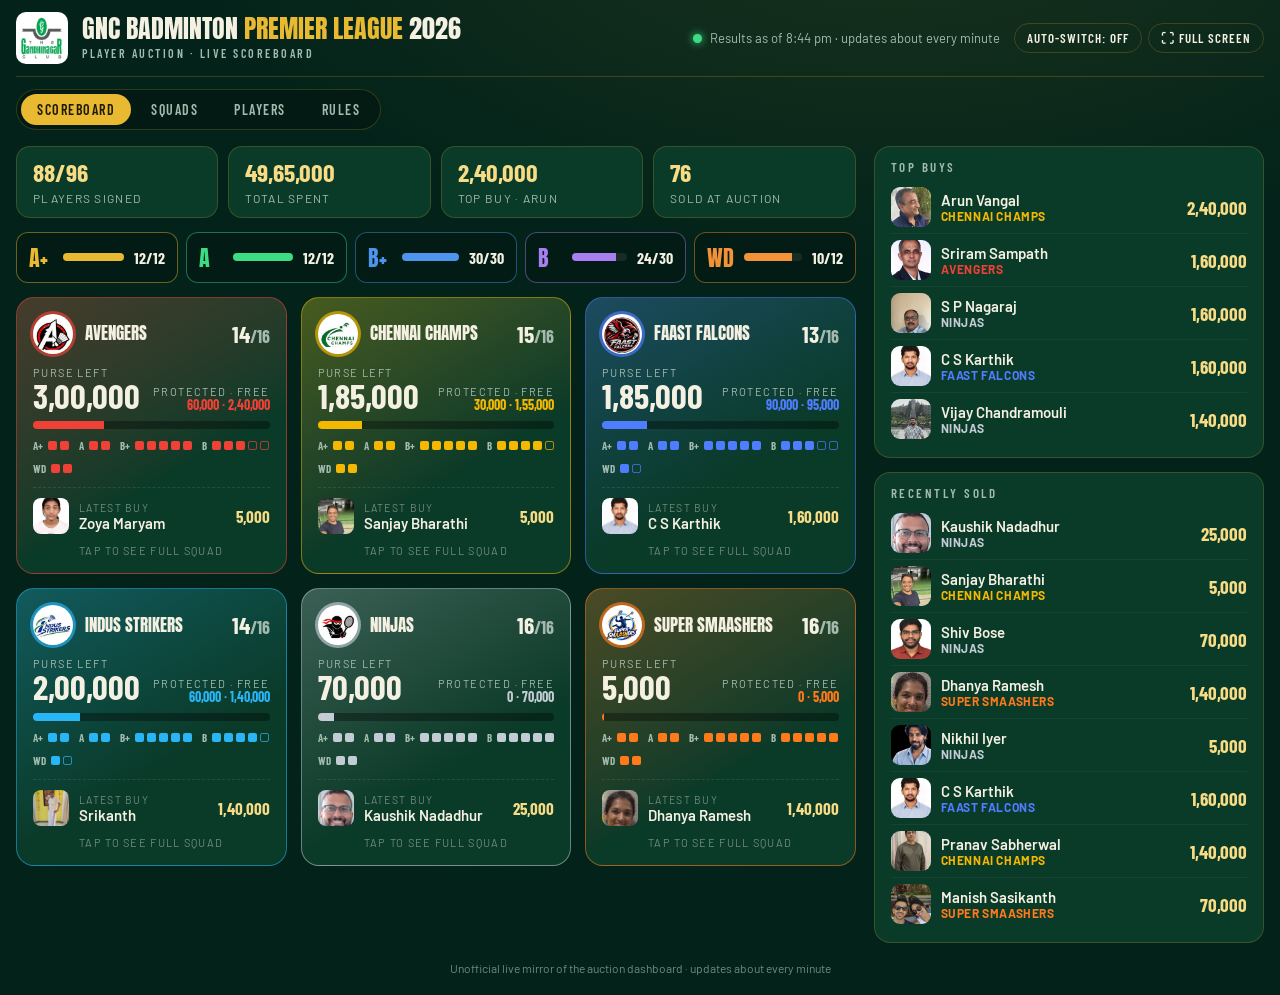
==== commit fa6fefa0: "Update results" ====
--- a/index.html
+++ b/index.html
@@ -115,41 +115,41 @@
 @media (max-width:640px){.tvb{width:100%}.tvb button{flex:1}}
 </style></head><body>
 <header><img class="club" src="img/club.png" alt=""><div><h1>GNC Badminton <span>Premier League</span> 2026</h1><p>Player auction · live scoreboard</p></div>
-<div class="upd"><i></i><span id="asof">Results as of 8:37 pm · updates about every minute</span></div><div class="tvb"><button id="bAuto" type="button" title="Switch between Scoreboard and Squads every minute">Auto-switch: off</button><button id="bFs" type="button">⛶ Full screen</button></div></header>
+<div class="upd"><i></i><span id="asof">Results as of 8:44 pm · updates about every minute</span></div><div class="tvb"><button id="bAuto" type="button" title="Switch between Scoreboard and Squads every minute">Auto-switch: off</button><button id="bFs" type="button">⛶ Full screen</button></div></header>
 <nav class="tabs"><a href="#scoreboard" data-t="scoreboard">Scoreboard</a><a href="#squads" data-t="squads">Squads</a><a href="#players" data-t="players">Players</a><a href="#rules" data-t="rules">Rules</a></nav>
-<main id="v-scoreboard" class="view"><div class="L"><div class="kp"><div><b>82/96</b><span>Players signed</span></div><div><b>45,60,000</b><span>Total spent</span></div><div><b>2,40,000</b><span>Top buy · Arun</span></div><div><b>70</b><span>Sold at auction</span></div></div>
-<div class="cats"><div class="c" style="--q:#e8b931"><b>A+</b><i><u style="width:100%"></u></i><em>12/12</em></div><div class="c" style="--q:#3ddc84"><b>A</b><i><u style="width:100%"></u></i><em>12/12</em></div><div class="c" style="--q:#4d94ec"><b>B+</b><i><u style="width:87%"></u></i><em>26/30</em></div><div class="c" style="--q:#a97ef0"><b>B</b><i><u style="width:73%"></u></i><em>22/30</em></div><div class="c" style="--q:#f39237"><b>WD</b><i><u style="width:83%"></u></i><em>10/12</em></div></div><div class="teams"><details class="t" style="--tc:#ef4136"><summary><div class="th"><img class="lg" src="img/l0.png" alt=""><b>Avengers</b><em><i>14</i>/16</em></div>
+<main id="v-scoreboard" class="view"><div class="L"><div class="kp"><div><b>88/96</b><span>Players signed</span></div><div><b>49,65,000</b><span>Total spent</span></div><div><b>2,40,000</b><span>Top buy · Arun</span></div><div><b>76</b><span>Sold at auction</span></div></div>
+<div class="cats"><div class="c" style="--q:#e8b931"><b>A+</b><i><u style="width:100%"></u></i><em>12/12</em></div><div class="c" style="--q:#3ddc84"><b>A</b><i><u style="width:100%"></u></i><em>12/12</em></div><div class="c" style="--q:#4d94ec"><b>B+</b><i><u style="width:100%"></u></i><em>30/30</em></div><div class="c" style="--q:#a97ef0"><b>B</b><i><u style="width:80%"></u></i><em>24/30</em></div><div class="c" style="--q:#f39237"><b>WD</b><i><u style="width:83%"></u></i><em>10/12</em></div></div><div class="teams"><details class="t" style="--tc:#ef4136"><summary><div class="th"><img class="lg" src="img/l0.png" alt=""><b>Avengers</b><em><i>14</i>/16</em></div>
 <div class="mn"><div><span>Purse left</span><b>3,00,000</b></div><div class="r"><span>Protected · Free</span><b class="s">60,000 · 2,40,000</b></div></div>
 <div class="bar"><u style="width:30%"></u></div><div class="pips"><span class="pg"><em>A+</em><i class="on"></i><i class="on"></i></span><span class="pg"><em>A</em><i class="on"></i><i class="on"></i></span><span class="pg"><em>B+</em><i class="on"></i><i class="on"></i><i class="on"></i><i class="on"></i><i class="on"></i></span><span class="pg"><em>B</em><i class="on"></i><i class="on"></i><i class="on"></i><i class=""></i><i class=""></i></span><span class="pg"><em>WD</em><i class="on"></i><i class="on"></i></span></div>
 <div class="lb"><img class="" src="img/p112.jpg" alt="" loading="lazy"><div><small>Latest buy</small><b>Zoya Maryam</b></div><span>5,000</span></div>
-<div class="more">Tap to see full squad</div></summary><div class="roster"><div class="rc" style="--q:#e8b931">A+</div><div class="rp"><img class="" src="img/p8.jpg" alt="" loading="lazy"><b>Nirav Hariharan</b><span>1,00,000</span></div><div class="rp"><img class="" src="img/p9.jpg" alt="" loading="lazy"><b>Rajarajan K</b><span>60,000</span></div><div class="rc" style="--q:#3ddc84">A</div><div class="rp"><img class="" src="img/p13.jpg" alt="" loading="lazy"><b>Abhinav Mathew</b><span>Owner</span></div><div class="rp"><img class="" src="img/p20.jpg" alt="" loading="lazy"><b>Priya Ananthanarayanan</b><span>1,20,000</span></div><div class="rc" style="--q:#4d94ec">B+</div><div class="rp"><img class="" src="img/p53.jpg" alt="" loading="lazy"><b>Vignesh</b><span>Strategist</span></div><div class="rp"><img class="" src="img/p49.jpg" alt="" loading="lazy"><b>Sriram Sampath</b><span>1,60,000</span></div><div class="rp"><img class="" src="img/p26.jpg" alt="" loading="lazy"><b>Ashwath Mahadev Subramanian</b><span>1,00,000</span></div><div class="rp"><img class="" src="img/p45.jpg" alt="" loading="lazy"><b>Shivaram</b><span>60,000</span></div><div class="rp"><img class="" src="img/p39.jpg" alt="" loading="lazy"><b>Raghavendran</b><span>5,000</span></div><div class="rc" style="--q:#a97ef0">B</div><div class="rp"><img class="" src="img/p63.jpg" alt="" loading="lazy"><b>Aryan Varad Vangal</b><span>45,000</span></div><div class="rp"><img class="" src="img/p71.jpg" alt="" loading="lazy"><b>Lakshminarayanan K</b><span>10,000</span></div><div class="rp"><img class="" src="img/p55.jpg" alt="" loading="lazy"><b>A Chandrasekharan</b><span>5,000</span></div><div class="rp open">Open slot</div><div class="rp open">Open slot</div><div class="rc" style="--q:#f39237">WD</div><div class="rp"><img class="" src="img/p107.jpg" alt="" loading="lazy"><b>Patricia</b><span>15,000</span></div><div class="rp"><img class="" src="img/p112.jpg" alt="" loading="lazy"><b>Zoya Maryam</b><span>5,000</span></div></div></details><details class="t" style="--tc:#f5b800"><summary><div class="th"><img class="lg" src="img/l1.png" alt=""><b>Chennai Champs</b><em><i>14</i>/16</em></div>
-<div class="mn"><div><span>Purse left</span><b>1,90,000</b></div><div class="r"><span>Protected · Free</span><b class="s">60,000 · 1,30,000</b></div></div>
-<div class="bar"><u style="width:19%"></u></div><div class="pips"><span class="pg"><em>A+</em><i class="on"></i><i class="on"></i></span><span class="pg"><em>A</em><i class="on"></i><i class="on"></i></span><span class="pg"><em>B+</em><i class="on"></i><i class="on"></i><i class="on"></i><i class="on"></i><i class="on"></i></span><span class="pg"><em>B</em><i class="on"></i><i class="on"></i><i class="on"></i><i class=""></i><i class=""></i></span><span class="pg"><em>WD</em><i class="on"></i><i class="on"></i></span></div>
-<div class="lb"><img class="" src="img/p37.jpg" alt="" loading="lazy"><div><small>Latest buy</small><b>Pranav Sabherwal</b></div><span>1,40,000</span></div>
-<div class="more">Tap to see full squad</div></summary><div class="roster"><div class="rc" style="--q:#e8b931">A+</div><div class="rp"><img class="" src="img/p6.jpg" alt="" loading="lazy"><b>Goutham</b><span>Strategist</span></div><div class="rp"><img class="" src="img/p3.jpg" alt="" loading="lazy"><b>Cheenu</b><span>60,000</span></div><div class="rc" style="--q:#3ddc84">A</div><div class="rp"><img class="" src="img/p15.jpg" alt="" loading="lazy"><b>Arun Vangal</b><span>2,40,000</span></div><div class="rp"><img class="" src="img/p14.jpg" alt="" loading="lazy"><b>Antara Ramkumar</b><span>5,000</span></div><div class="rc" style="--q:#4d94ec">B+</div><div class="rp"><img class="" src="img/p51.jpg" alt="" loading="lazy"><b>Umapathy</b><span>Owner</span></div><div class="rp"><img class="" src="img/p37.jpg" alt="" loading="lazy"><b>Pranav Sabherwal</b><span>1,40,000</span></div><div class="rp"><img class="" src="img/p46.jpg" alt="" loading="lazy"><b>Shruthi S</b><span>60,000</span></div><div class="rp"><img class="" src="img/p50.jpg" alt="" loading="lazy"><b>Sudarsan Ranganathan</b><span>20,000</span></div><div class="rp"><img class="" src="img/p34.jpg" alt="" loading="lazy"><b>Nandakumar Dhruvan</b><span>20,000</span></div><div class="rc" style="--q:#a97ef0">B</div><div class="rp"><img class="" src="img/p95.jpg" alt="" loading="lazy"><b>Venu Srinivasan</b><span>90,000</span></div><div class="rp"><img class="" src="img/p89.jpg" alt="" loading="lazy"><b>Srihari</b><span>45,000</span></div><div class="rp"><img class="" src="img/p87.jpg" alt="" loading="lazy"><b>Shiva</b><span>30,000</span></div><div class="rp open">Open slot</div><div class="rp open">Open slot</div><div class="rc" style="--q:#f39237">WD</div><div class="rp"><img class="" src="img/p100.jpg" alt="" loading="lazy"><b>Anusha</b><span>80,000</span></div><div class="rp"><img class="" src="img/p105.jpg" alt="" loading="lazy"><b>Neha Dhruvan</b><span>5,000</span></div></div></details><details class="t" style="--tc:#4f7dff"><summary><div class="th"><img class="lg" src="img/l5.png" alt=""><b>Faast Falcons</b><em><i>12</i>/16</em></div>
-<div class="mn"><div><span>Purse left</span><b>3,45,000</b></div><div class="r"><span>Protected · Free</span><b class="s">1,60,000 · 1,85,000</b></div></div>
-<div class="bar"><u style="width:35%"></u></div><div class="pips"><span class="pg"><em>A+</em><i class="on"></i><i class="on"></i></span><span class="pg"><em>A</em><i class="on"></i><i class="on"></i></span><span class="pg"><em>B+</em><i class="on"></i><i class="on"></i><i class="on"></i><i class="on"></i><i class=""></i></span><span class="pg"><em>B</em><i class="on"></i><i class="on"></i><i class="on"></i><i class=""></i><i class=""></i></span><span class="pg"><em>WD</em><i class="on"></i><i class=""></i></span></div>
-<div class="lb"><img class="" src="img/p22.jpg" alt="" loading="lazy"><div><small>Latest buy</small><b>Shruti Bohra</b></div><span>70,000</span></div>
-<div class="more">Tap to see full squad</div></summary><div class="roster"><div class="rc" style="--q:#e8b931">A+</div><div class="rp"><img class="" src="img/p12.jpg" alt="" loading="lazy"><b>Shyam Dhruvan</b><span>70,000</span></div><div class="rp"><img class="" src="img/p11.jpg" alt="" loading="lazy"><b>Sandeep Srinivasan</b><span>70,000</span></div><div class="rc" style="--q:#3ddc84">A</div><div class="rp"><img class="" src="img/p16.jpg" alt="" loading="lazy"><b>K Balaji</b><span>Strategist</span></div><div class="rp"><img class="" src="img/p22.jpg" alt="" loading="lazy"><b>Shruti Bohra</b><span>70,000</span></div><div class="rc" style="--q:#4d94ec">B+</div><div class="rp"><img class="" src="img/p32.jpg" alt="" loading="lazy"><b>Lokanathan M S</b><span>1,20,000</span></div><div class="rp"><img class="" src="img/p41.jpg" alt="" loading="lazy"><b>Ranjith Bohra</b><span>1,00,000</span></div><div class="rp"><img class="" src="img/p42.jpg" alt="" loading="lazy"><b>Rashmee Gopalan</b><span>90,000</span></div><div class="rp"><img class="" src="img/p43.jpg" alt="" loading="lazy"><b>S Sridhar</b><span>15,000</span></div><div class="rp open">Open slot</div><div class="rc" style="--q:#a97ef0">B</div><div class="rp"><img class="" src="img/p65.jpg" alt="" loading="lazy"><b>Bharath Cola</b><span>Owner</span></div><div class="rp"><img class="" src="img/p92.jpg" alt="" loading="lazy"><b>Uma Maheswari</b><span>50,000</span></div><div class="rp"><img class="" src="img/p76.jpg" alt="" loading="lazy"><b>Preethika</b><span>5,000</span></div><div class="rp open">Open slot</div><div class="rp open">Open slot</div><div class="rc" style="--q:#f39237">WD</div><div class="rp"><img class="" src="img/p103.jpg" alt="" loading="lazy"><b>Lekha Mithra</b><span>50,000</span></div><div class="rp open">Open slot</div></div></details><details class="t" style="--tc:#29b6f6"><summary><div class="th"><img class="lg" src="img/l2.png" alt=""><b>Indus Strikers</b><em><i>14</i>/16</em></div>
+<div class="more">Tap to see full squad</div></summary><div class="roster"><div class="rc" style="--q:#e8b931">A+</div><div class="rp"><img class="" src="img/p8.jpg" alt="" loading="lazy"><b>Nirav Hariharan</b><span>1,00,000</span></div><div class="rp"><img class="" src="img/p9.jpg" alt="" loading="lazy"><b>Rajarajan K</b><span>60,000</span></div><div class="rc" style="--q:#3ddc84">A</div><div class="rp"><img class="" src="img/p13.jpg" alt="" loading="lazy"><b>Abhinav Mathew</b><span>Owner</span></div><div class="rp"><img class="" src="img/p20.jpg" alt="" loading="lazy"><b>Priya Ananthanarayanan</b><span>1,20,000</span></div><div class="rc" style="--q:#4d94ec">B+</div><div class="rp"><img class="" src="img/p53.jpg" alt="" loading="lazy"><b>Vignesh</b><span>Strategist</span></div><div class="rp"><img class="" src="img/p49.jpg" alt="" loading="lazy"><b>Sriram Sampath</b><span>1,60,000</span></div><div class="rp"><img class="" src="img/p26.jpg" alt="" loading="lazy"><b>Ashwath Mahadev Subramanian</b><span>1,00,000</span></div><div class="rp"><img class="" src="img/p45.jpg" alt="" loading="lazy"><b>Shivaram</b><span>60,000</span></div><div class="rp"><img class="" src="img/p39.jpg" alt="" loading="lazy"><b>Raghavendran</b><span>5,000</span></div><div class="rc" style="--q:#a97ef0">B</div><div class="rp"><img class="" src="img/p63.jpg" alt="" loading="lazy"><b>Aryan Varad Vangal</b><span>45,000</span></div><div class="rp"><img class="" src="img/p71.jpg" alt="" loading="lazy"><b>Lakshminarayanan K</b><span>10,000</span></div><div class="rp"><img class="" src="img/p55.jpg" alt="" loading="lazy"><b>A Chandrasekharan</b><span>5,000</span></div><div class="rp open">Open slot</div><div class="rp open">Open slot</div><div class="rc" style="--q:#f39237">WD</div><div class="rp"><img class="" src="img/p107.jpg" alt="" loading="lazy"><b>Patricia</b><span>15,000</span></div><div class="rp"><img class="" src="img/p112.jpg" alt="" loading="lazy"><b>Zoya Maryam</b><span>5,000</span></div></div></details><details class="t" style="--tc:#f5b800"><summary><div class="th"><img class="lg" src="img/l1.png" alt=""><b>Chennai Champs</b><em><i>15</i>/16</em></div>
+<div class="mn"><div><span>Purse left</span><b>1,85,000</b></div><div class="r"><span>Protected · Free</span><b class="s">30,000 · 1,55,000</b></div></div>
+<div class="bar"><u style="width:19%"></u></div><div class="pips"><span class="pg"><em>A+</em><i class="on"></i><i class="on"></i></span><span class="pg"><em>A</em><i class="on"></i><i class="on"></i></span><span class="pg"><em>B+</em><i class="on"></i><i class="on"></i><i class="on"></i><i class="on"></i><i class="on"></i></span><span class="pg"><em>B</em><i class="on"></i><i class="on"></i><i class="on"></i><i class="on"></i><i class=""></i></span><span class="pg"><em>WD</em><i class="on"></i><i class="on"></i></span></div>
+<div class="lb"><img class="" src="img/p82.jpg" alt="" loading="lazy"><div><small>Latest buy</small><b>Sanjay Bharathi</b></div><span>5,000</span></div>
+<div class="more">Tap to see full squad</div></summary><div class="roster"><div class="rc" style="--q:#e8b931">A+</div><div class="rp"><img class="" src="img/p6.jpg" alt="" loading="lazy"><b>Goutham</b><span>Strategist</span></div><div class="rp"><img class="" src="img/p3.jpg" alt="" loading="lazy"><b>Cheenu</b><span>60,000</span></div><div class="rc" style="--q:#3ddc84">A</div><div class="rp"><img class="" src="img/p15.jpg" alt="" loading="lazy"><b>Arun Vangal</b><span>2,40,000</span></div><div class="rp"><img class="" src="img/p14.jpg" alt="" loading="lazy"><b>Antara Ramkumar</b><span>5,000</span></div><div class="rc" style="--q:#4d94ec">B+</div><div class="rp"><img class="" src="img/p51.jpg" alt="" loading="lazy"><b>Umapathy</b><span>Owner</span></div><div class="rp"><img class="" src="img/p37.jpg" alt="" loading="lazy"><b>Pranav Sabherwal</b><span>1,40,000</span></div><div class="rp"><img class="" src="img/p46.jpg" alt="" loading="lazy"><b>Shruthi S</b><span>60,000</span></div><div class="rp"><img class="" src="img/p50.jpg" alt="" loading="lazy"><b>Sudarsan Ranganathan</b><span>20,000</span></div><div class="rp"><img class="" src="img/p34.jpg" alt="" loading="lazy"><b>Nandakumar Dhruvan</b><span>20,000</span></div><div class="rc" style="--q:#a97ef0">B</div><div class="rp"><img class="" src="img/p95.jpg" alt="" loading="lazy"><b>Venu Srinivasan</b><span>90,000</span></div><div class="rp"><img class="" src="img/p89.jpg" alt="" loading="lazy"><b>Srihari</b><span>45,000</span></div><div class="rp"><img class="" src="img/p87.jpg" alt="" loading="lazy"><b>Shiva</b><span>30,000</span></div><div class="rp"><img class="" src="img/p82.jpg" alt="" loading="lazy"><b>Sanjay Bharathi</b><span>5,000</span></div><div class="rp open">Open slot</div><div class="rc" style="--q:#f39237">WD</div><div class="rp"><img class="" src="img/p100.jpg" alt="" loading="lazy"><b>Anusha</b><span>80,000</span></div><div class="rp"><img class="" src="img/p105.jpg" alt="" loading="lazy"><b>Neha Dhruvan</b><span>5,000</span></div></div></details><details class="t" style="--tc:#4f7dff"><summary><div class="th"><img class="lg" src="img/l5.png" alt=""><b>Faast Falcons</b><em><i>13</i>/16</em></div>
+<div class="mn"><div><span>Purse left</span><b>1,85,000</b></div><div class="r"><span>Protected · Free</span><b class="s">90,000 · 95,000</b></div></div>
+<div class="bar"><u style="width:19%"></u></div><div class="pips"><span class="pg"><em>A+</em><i class="on"></i><i class="on"></i></span><span class="pg"><em>A</em><i class="on"></i><i class="on"></i></span><span class="pg"><em>B+</em><i class="on"></i><i class="on"></i><i class="on"></i><i class="on"></i><i class="on"></i></span><span class="pg"><em>B</em><i class="on"></i><i class="on"></i><i class="on"></i><i class=""></i><i class=""></i></span><span class="pg"><em>WD</em><i class="on"></i><i class=""></i></span></div>
+<div class="lb"><img class="" src="img/p27.jpg" alt="" loading="lazy"><div><small>Latest buy</small><b>C S Karthik</b></div><span>1,60,000</span></div>
+<div class="more">Tap to see full squad</div></summary><div class="roster"><div class="rc" style="--q:#e8b931">A+</div><div class="rp"><img class="" src="img/p12.jpg" alt="" loading="lazy"><b>Shyam Dhruvan</b><span>70,000</span></div><div class="rp"><img class="" src="img/p11.jpg" alt="" loading="lazy"><b>Sandeep Srinivasan</b><span>70,000</span></div><div class="rc" style="--q:#3ddc84">A</div><div class="rp"><img class="" src="img/p16.jpg" alt="" loading="lazy"><b>K Balaji</b><span>Strategist</span></div><div class="rp"><img class="" src="img/p22.jpg" alt="" loading="lazy"><b>Shruti Bohra</b><span>70,000</span></div><div class="rc" style="--q:#4d94ec">B+</div><div class="rp"><img class="" src="img/p27.jpg" alt="" loading="lazy"><b>C S Karthik</b><span>1,60,000</span></div><div class="rp"><img class="" src="img/p32.jpg" alt="" loading="lazy"><b>Lokanathan M S</b><span>1,20,000</span></div><div class="rp"><img class="" src="img/p41.jpg" alt="" loading="lazy"><b>Ranjith Bohra</b><span>1,00,000</span></div><div class="rp"><img class="" src="img/p42.jpg" alt="" loading="lazy"><b>Rashmee Gopalan</b><span>90,000</span></div><div class="rp"><img class="" src="img/p43.jpg" alt="" loading="lazy"><b>S Sridhar</b><span>15,000</span></div><div class="rc" style="--q:#a97ef0">B</div><div class="rp"><img class="" src="img/p65.jpg" alt="" loading="lazy"><b>Bharath Cola</b><span>Owner</span></div><div class="rp"><img class="" src="img/p92.jpg" alt="" loading="lazy"><b>Uma Maheswari</b><span>50,000</span></div><div class="rp"><img class="" src="img/p76.jpg" alt="" loading="lazy"><b>Preethika</b><span>5,000</span></div><div class="rp open">Open slot</div><div class="rp open">Open slot</div><div class="rc" style="--q:#f39237">WD</div><div class="rp"><img class="" src="img/p103.jpg" alt="" loading="lazy"><b>Lekha Mithra</b><span>50,000</span></div><div class="rp open">Open slot</div></div></details><details class="t" style="--tc:#29b6f6"><summary><div class="th"><img class="lg" src="img/l2.png" alt=""><b>Indus Strikers</b><em><i>14</i>/16</em></div>
 <div class="mn"><div><span>Purse left</span><b>2,00,000</b></div><div class="r"><span>Protected · Free</span><b class="s">60,000 · 1,40,000</b></div></div>
 <div class="bar"><u style="width:20%"></u></div><div class="pips"><span class="pg"><em>A+</em><i class="on"></i><i class="on"></i></span><span class="pg"><em>A</em><i class="on"></i><i class="on"></i></span><span class="pg"><em>B+</em><i class="on"></i><i class="on"></i><i class="on"></i><i class="on"></i><i class="on"></i></span><span class="pg"><em>B</em><i class="on"></i><i class="on"></i><i class="on"></i><i class="on"></i><i class=""></i></span><span class="pg"><em>WD</em><i class="on"></i><i class=""></i></span></div>
 <div class="lb"><img class="" src="img/p48.jpg" alt="" loading="lazy"><div><small>Latest buy</small><b>Srikanth</b></div><span>1,40,000</span></div>
-<div class="more">Tap to see full squad</div></summary><div class="roster"><div class="rc" style="--q:#e8b931">A+</div><div class="rp"><img class="" src="img/p10.jpg" alt="" loading="lazy"><b>Rohit Krishnan</b><span>Owner</span></div><div class="rp"><img class="" src="img/p7.jpg" alt="" loading="lazy"><b>Jayanth</b><span>1,20,000</span></div><div class="rc" style="--q:#3ddc84">A</div><div class="rp"><img class="" src="img/p24.jpg" alt="" loading="lazy"><b>Vijay Krishnan</b><span>Strategist</span></div><div class="rp"><img class="" src="img/p23.jpg" alt="" loading="lazy"><b>Varun Arjune</b><span>70,000</span></div><div class="rc" style="--q:#4d94ec">B+</div><div class="rp"><img class="" src="img/p48.jpg" alt="" loading="lazy"><b>Srikanth</b><span>1,40,000</span></div><div class="rp"><img class="" src="img/p25.jpg" alt="" loading="lazy"><b>Abbishek V Bharadwaj</b><span>1,00,000</span></div><div class="rp"><img class="" src="img/p30.jpg" alt="" loading="lazy"><b>Karthick Chacha</b><span>80,000</span></div><div class="rp"><img class="" src="img/p38.jpg" alt="" loading="lazy"><b>Radhakrishnan Sreenivasan (RK)</b><span>70,000</span></div><div class="rp"><img class="" src="img/p40.jpg" alt="" loading="lazy"><b>Ramarao Y</b><span>45,000</span></div><div class="rc" style="--q:#a97ef0">B</div><div class="rp"><img class="" src="img/p94.jpg" alt="" loading="lazy"><b>Varun Shanmugam</b><span>40,000</span></div><div class="rp"><img class="" src="img/p62.jpg" alt="" loading="lazy"><b>Arjune Santhanam</b><span>30,000</span></div><div class="rp"><img class="" src="img/p93.jpg" alt="" loading="lazy"><b>V. Yathin Mitran</b><span>5,000</span></div><div class="rp"><img class="" src="img/p97.jpg" alt="" loading="lazy"><b>Vishnu Raman</b><span>5,000</span></div><div class="rp open">Open slot</div><div class="rc" style="--q:#f39237">WD</div><div class="rp"><img class="" src="img/p102.jpg" alt="" loading="lazy"><b>Darshana</b><span>80,000</span></div><div class="rp open">Open slot</div></div></details><details class="t" style="--tc:#c3ccd4"><summary><div class="th"><img class="lg" src="img/l3.png" alt=""><b>Ninjas</b><em><i>13</i>/16</em></div>
-<div class="mn"><div><span>Purse left</span><b>1,70,000</b></div><div class="r"><span>Protected · Free</span><b class="s">1,70,000 · 0</b></div></div>
-<div class="bar"><u style="width:17%"></u></div><div class="pips"><span class="pg"><em>A+</em><i class="on"></i><i class="on"></i></span><span class="pg"><em>A</em><i class="on"></i><i class="on"></i></span><span class="pg"><em>B+</em><i class="on"></i><i class="on"></i><i class="on"></i><i class=""></i><i class=""></i></span><span class="pg"><em>B</em><i class="on"></i><i class="on"></i><i class="on"></i><i class="on"></i><i class=""></i></span><span class="pg"><em>WD</em><i class="on"></i><i class="on"></i></span></div>
-<div class="lb"><img class="" src="img/p19.jpg" alt="" loading="lazy"><div><small>Latest buy</small><b>Pravin Jayabal</b></div><span>70,000</span></div>
-<div class="more">Tap to see full squad</div></summary><div class="roster"><div class="rc" style="--q:#e8b931">A+</div><div class="rp"><img class="" src="img/p1.jpg" alt="" loading="lazy"><b>Aadith Prasad</b><span>60,000</span></div><div class="rp"><img class="" src="img/p5.jpg" alt="" loading="lazy"><b>Gourav</b><span>60,000</span></div><div class="rc" style="--q:#3ddc84">A</div><div class="rp"><img class="" src="img/p18.jpg" alt="" loading="lazy"><b>Nishant Vijayakumar</b><span>Strategist</span></div><div class="rp"><img class="" src="img/p19.jpg" alt="" loading="lazy"><b>Pravin Jayabal</b><span>70,000</span></div><div class="rc" style="--q:#4d94ec">B+</div><div class="rp"><img class="" src="img/p47.jpg" alt="" loading="lazy"><b>Sneha Kumar</b><span>Owner</span></div><div class="rp"><img class="" src="img/p54.jpg" alt="" loading="lazy"><b>Vijay Chandramouli</b><span>1,40,000</span></div><div class="rp"><img class="" src="img/p29.jpg" alt="" loading="lazy"><b>Kaavya Sekar</b><span>1,20,000</span></div><div class="rp open">Open slot</div><div class="rp open">Open slot</div><div class="rc" style="--q:#a97ef0">B</div><div class="rp"><img class="" src="img/p80.jpg" alt="" loading="lazy"><b>S P Nagaraj</b><span>1,60,000</span></div><div class="rp"><img class="" src="img/p91.jpg" alt="" loading="lazy"><b>Srish</b><span>90,000</span></div><div class="rp"><img class="" src="img/p67.jpg" alt="" loading="lazy"><b>Dushyanth</b><span>5,000</span></div><div class="rp"><img class="" src="img/p77.jpg" alt="" loading="lazy"><b>R Ashwin</b><span>5,000</span></div><div class="rp open">Open slot</div><div class="rc" style="--q:#f39237">WD</div><div class="rp"><img class="" src="img/p106.jpg" alt="" loading="lazy"><b>Nitara Hariharan</b><span>70,000</span></div><div class="rp"><img class="" src="img/p98.jpg" alt="" loading="lazy"><b>Adithy Srinaath</b><span>35,000</span></div></div></details><details class="t" style="--tc:#ff7a1a"><summary><div class="th"><img class="lg" src="img/l4.png" alt=""><b>Super Smaashers</b><em><i>15</i>/16</em></div>
-<div class="mn"><div><span>Purse left</span><b>1,45,000</b></div><div class="r"><span>Protected · Free</span><b class="s">70,000 · 75,000</b></div></div>
-<div class="bar"><u style="width:15%"></u></div><div class="pips"><span class="pg"><em>A+</em><i class="on"></i><i class="on"></i></span><span class="pg"><em>A</em><i class="on"></i><i class="on"></i></span><span class="pg"><em>B+</em><i class="on"></i><i class="on"></i><i class="on"></i><i class="on"></i><i class=""></i></span><span class="pg"><em>B</em><i class="on"></i><i class="on"></i><i class="on"></i><i class="on"></i><i class="on"></i></span><span class="pg"><em>WD</em><i class="on"></i><i class="on"></i></span></div>
-<div class="lb"><img class="" src="img/p33.jpg" alt="" loading="lazy"><div><small>Latest buy</small><b>Manish Sasikanth</b></div><span>70,000</span></div>
-<div class="more">Tap to see full squad</div></summary><div class="roster"><div class="rc" style="--q:#e8b931">A+</div><div class="rp"><img class="" src="img/p2.jpg" alt="" loading="lazy"><b>Adarsh Nagaraj</b><span>Strategist</span></div><div class="rp"><img class="" src="img/p4.jpg" alt="" loading="lazy"><b>Chirrag Sheth</b><span>1,20,000</span></div><div class="rc" style="--q:#3ddc84">A</div><div class="rp"><img class="" src="img/p17.jpg" alt="" loading="lazy"><b>Munna</b><span>1,20,000</span></div><div class="rp"><img class="" src="img/p21.jpg" alt="" loading="lazy"><b>Satish Balasubramanian</b><span>45,000</span></div><div class="rc" style="--q:#4d94ec">B+</div><div class="rp"><img class="" src="img/p33.jpg" alt="" loading="lazy"><b>Manish Sasikanth</b><span>70,000</span></div><div class="rp"><img class="" src="img/p52.jpg" alt="" loading="lazy"><b>Umasangar</b><span>50,000</span></div><div class="rp"><img class="" src="img/p36.jpg" alt="" loading="lazy"><b>Prakash Dakshinamurthy</b><span>45,000</span></div><div class="rp"><img class="" src="img/p31.jpg" alt="" loading="lazy"><b>Lavanya Iyer</b><span>45,000</span></div><div class="rp open">Open slot</div><div class="rc" style="--q:#a97ef0">B</div><div class="rp"><img class="" src="img/p58.jpg" alt="" loading="lazy"><b>Andy</b><span>Owner</span></div><div class="rp"><img class="" src="img/p90.jpg" alt="" loading="lazy"><b>Sriram</b><span>1,20,000</span></div><div class="rp"><img class="" src="img/p72.jpg" alt="" loading="lazy"><b>Mahesh D</b><span>1,00,000</span></div><div class="rp"><img class="" src="img/p78.jpg" alt="" loading="lazy"><b>Ram</b><span>5,000</span></div><div class="rp"><img class="" src="img/p74.jpg" alt="" loading="lazy"><b>Pooja Aadith</b><span>5,000</span></div><div class="rc" style="--q:#f39237">WD</div><div class="rp"><img class="" src="img/p109.jpg" alt="" loading="lazy"><b>Reema Sundaram</b><span>70,000</span></div><div class="rp"><img class="" src="img/p108.jpg" alt="" loading="lazy"><b>Priya Subramanian</b><span>45,000</span></div></div></details></div></div>
-<div class="R"><div class="box"><h4>Top buys</h4><div class="row" style="--tc:#f5b800"><img class="" src="img/p15.jpg" alt="" loading="lazy"><div><b>Arun Vangal</b><small>Chennai Champs</small></div><span class="p">2,40,000</span></div><div class="row" style="--tc:#ef4136"><img class="" src="img/p49.jpg" alt="" loading="lazy"><div><b>Sriram Sampath</b><small>Avengers</small></div><span class="p">1,60,000</span></div><div class="row" style="--tc:#c3ccd4"><img class="" src="img/p80.jpg" alt="" loading="lazy"><div><b>S P Nagaraj</b><small>Ninjas</small></div><span class="p">1,60,000</span></div><div class="row" style="--tc:#c3ccd4"><img class="" src="img/p54.jpg" alt="" loading="lazy"><div><b>Vijay Chandramouli</b><small>Ninjas</small></div><span class="p">1,40,000</span></div><div class="row" style="--tc:#29b6f6"><img class="" src="img/p48.jpg" alt="" loading="lazy"><div><b>Srikanth</b><small>Indus Strikers</small></div><span class="p">1,40,000</span></div></div><div class="box"><h4>Recently sold</h4><div class="row" style="--tc:#f5b800"><img class="" src="img/p37.jpg" alt="" loading="lazy"><div><b>Pranav Sabherwal</b><small>Chennai Champs</small></div><span class="p">1,40,000</span></div><div class="row" style="--tc:#ff7a1a"><img class="" src="img/p33.jpg" alt="" loading="lazy"><div><b>Manish Sasikanth</b><small>Super Smaashers</small></div><span class="p">70,000</span></div><div class="row" style="--tc:#c3ccd4"><img class="" src="img/p19.jpg" alt="" loading="lazy"><div><b>Pravin Jayabal</b><small>Ninjas</small></div><span class="p">70,000</span></div><div class="row" style="--tc:#4f7dff"><img class="" src="img/p22.jpg" alt="" loading="lazy"><div><b>Shruti Bohra</b><small>Faast Falcons</small></div><span class="p">70,000</span></div><div class="row" style="--tc:#c3ccd4"><img class="" src="img/p98.jpg" alt="" loading="lazy"><div><b>Adithy Srinaath</b><small>Ninjas</small></div><span class="p">35,000</span></div><div class="row" style="--tc:#c3ccd4"><img class="" src="img/p106.jpg" alt="" loading="lazy"><div><b>Nitara Hariharan</b><small>Ninjas</small></div><span class="p">70,000</span></div><div class="row" style="--tc:#ef4136"><img class="" src="img/p112.jpg" alt="" loading="lazy"><div><b>Zoya Maryam</b><small>Avengers</small></div><span class="p">5,000</span></div><div class="row" style="--tc:#f5b800"><img class="" src="img/p89.jpg" alt="" loading="lazy"><div><b>Srihari</b><small>Chennai Champs</small></div><span class="p">45,000</span></div></div></div></main>
-<section id="v-squads" class="view" hidden><div class="sqsearch"><input id="sqq" type="search" placeholder="Search a player…" autocomplete="off"><span id="sqn"></span></div><div class="sqs"><div class="sq" style="--tc:#ef4136"><div class="th"><img class="lg" src="img/l0.png" alt=""><b>Avengers</b><em><i>14</i>/16</em></div><div class="sqm"><span>Purse left <b>3,00,000</b></span><span>Spent <b>6,85,000</b></span></div><div class="rc" style="--q:#e8b931">A+ <em>2/2</em></div><div class="rp"><img class="" src="img/p8.jpg" alt="" loading="lazy"><b>Nirav Hariharan</b><span>1,00,000</span></div><div class="rp"><img class="" src="img/p9.jpg" alt="" loading="lazy"><b>Rajarajan K</b><span>60,000</span></div><div class="rc" style="--q:#3ddc84">A <em>2/2</em></div><div class="rp"><img class="" src="img/p13.jpg" alt="" loading="lazy"><b>Abhinav Mathew</b><span>Owner</span></div><div class="rp"><img class="" src="img/p20.jpg" alt="" loading="lazy"><b>Priya Ananthanarayanan</b><span>1,20,000</span></div><div class="rc" style="--q:#4d94ec">B+ <em>5/5</em></div><div class="rp"><img class="" src="img/p53.jpg" alt="" loading="lazy"><b>Vignesh</b><span>Strategist</span></div><div class="rp"><img class="" src="img/p49.jpg" alt="" loading="lazy"><b>Sriram Sampath</b><span>1,60,000</span></div><div class="rp"><img class="" src="img/p26.jpg" alt="" loading="lazy"><b>Ashwath Mahadev Subramanian</b><span>1,00,000</span></div><div class="rp"><img class="" src="img/p45.jpg" alt="" loading="lazy"><b>Shivaram</b><span>60,000</span></div><div class="rp"><img class="" src="img/p39.jpg" alt="" loading="lazy"><b>Raghavendran</b><span>5,000</span></div><div class="rc" style="--q:#a97ef0">B <em>3/5</em></div><div class="rp"><img class="" src="img/p63.jpg" alt="" loading="lazy"><b>Aryan Varad Vangal</b><span>45,000</span></div><div class="rp"><img class="" src="img/p71.jpg" alt="" loading="lazy"><b>Lakshminarayanan K</b><span>10,000</span></div><div class="rp"><img class="" src="img/p55.jpg" alt="" loading="lazy"><b>A Chandrasekharan</b><span>5,000</span></div><div class="rp open">Open slot</div><div class="rp open">Open slot</div><div class="rc" style="--q:#f39237">WD <em>2/2</em></div><div class="rp"><img class="" src="img/p107.jpg" alt="" loading="lazy"><b>Patricia</b><span>15,000</span></div><div class="rp"><img class="" src="img/p112.jpg" alt="" loading="lazy"><b>Zoya Maryam</b><span>5,000</span></div></div><div class="sq" style="--tc:#f5b800"><div class="th"><img class="lg" src="img/l1.png" alt=""><b>Chennai Champs</b><em><i>14</i>/16</em></div><div class="sqm"><span>Purse left <b>1,90,000</b></span><span>Spent <b>7,95,000</b></span></div><div class="rc" style="--q:#e8b931">A+ <em>2/2</em></div><div class="rp"><img class="" src="img/p6.jpg" alt="" loading="lazy"><b>Goutham</b><span>Strategist</span></div><div class="rp"><img class="" src="img/p3.jpg" alt="" loading="lazy"><b>Cheenu</b><span>60,000</span></div><div class="rc" style="--q:#3ddc84">A <em>2/2</em></div><div class="rp"><img class="" src="img/p15.jpg" alt="" loading="lazy"><b>Arun Vangal</b><span>2,40,000</span></div><div class="rp"><img class="" src="img/p14.jpg" alt="" loading="lazy"><b>Antara Ramkumar</b><span>5,000</span></div><div class="rc" style="--q:#4d94ec">B+ <em>5/5</em></div><div class="rp"><img class="" src="img/p51.jpg" alt="" loading="lazy"><b>Umapathy</b><span>Owner</span></div><div class="rp"><img class="" src="img/p37.jpg" alt="" loading="lazy"><b>Pranav Sabherwal</b><span>1,40,000</span></div><div class="rp"><img class="" src="img/p46.jpg" alt="" loading="lazy"><b>Shruthi S</b><span>60,000</span></div><div class="rp"><img class="" src="img/p50.jpg" alt="" loading="lazy"><b>Sudarsan Ranganathan</b><span>20,000</span></div><div class="rp"><img class="" src="img/p34.jpg" alt="" loading="lazy"><b>Nandakumar Dhruvan</b><span>20,000</span></div><div class="rc" style="--q:#a97ef0">B <em>3/5</em></div><div class="rp"><img class="" src="img/p95.jpg" alt="" loading="lazy"><b>Venu Srinivasan</b><span>90,000</span></div><div class="rp"><img class="" src="img/p89.jpg" alt="" loading="lazy"><b>Srihari</b><span>45,000</span></div><div class="rp"><img class="" src="img/p87.jpg" alt="" loading="lazy"><b>Shiva</b><span>30,000</span></div><div class="rp open">Open slot</div><div class="rp open">Open slot</div><div class="rc" style="--q:#f39237">WD <em>2/2</em></div><div class="rp"><img class="" src="img/p100.jpg" alt="" loading="lazy"><b>Anusha</b><span>80,000</span></div><div class="rp"><img class="" src="img/p105.jpg" alt="" loading="lazy"><b>Neha Dhruvan</b><span>5,000</span></div></div><div class="sq" style="--tc:#4f7dff"><div class="th"><img class="lg" src="img/l5.png" alt=""><b>Faast Falcons</b><em><i>12</i>/16</em></div><div class="sqm"><span>Purse left <b>3,45,000</b></span><span>Spent <b>6,40,000</b></span></div><div class="rc" style="--q:#e8b931">A+ <em>2/2</em></div><div class="rp"><img class="" src="img/p12.jpg" alt="" loading="lazy"><b>Shyam Dhruvan</b><span>70,000</span></div><div class="rp"><img class="" src="img/p11.jpg" alt="" loading="lazy"><b>Sandeep Srinivasan</b><span>70,000</span></div><div class="rc" style="--q:#3ddc84">A <em>2/2</em></div><div class="rp"><img class="" src="img/p16.jpg" alt="" loading="lazy"><b>K Balaji</b><span>Strategist</span></div><div class="rp"><img class="" src="img/p22.jpg" alt="" loading="lazy"><b>Shruti Bohra</b><span>70,000</span></div><div class="rc" style="--q:#4d94ec">B+ <em>4/5</em></div><div class="rp"><img class="" src="img/p32.jpg" alt="" loading="lazy"><b>Lokanathan M S</b><span>1,20,000</span></div><div class="rp"><img class="" src="img/p41.jpg" alt="" loading="lazy"><b>Ranjith Bohra</b><span>1,00,000</span></div><div class="rp"><img class="" src="img/p42.jpg" alt="" loading="lazy"><b>Rashmee Gopalan</b><span>90,000</span></div><div class="rp"><img class="" src="img/p43.jpg" alt="" loading="lazy"><b>S Sridhar</b><span>15,000</span></div><div class="rp open">Open slot</div><div class="rc" style="--q:#a97ef0">B <em>3/5</em></div><div class="rp"><img class="" src="img/p65.jpg" alt="" loading="lazy"><b>Bharath Cola</b><span>Owner</span></div><div class="rp"><img class="" src="img/p92.jpg" alt="" loading="lazy"><b>Uma Maheswari</b><span>50,000</span></div><div class="rp"><img class="" src="img/p76.jpg" alt="" loading="lazy"><b>Preethika</b><span>5,000</span></div><div class="rp open">Open slot</div><div class="rp open">Open slot</div><div class="rc" style="--q:#f39237">WD <em>1/2</em></div><div class="rp"><img class="" src="img/p103.jpg" alt="" loading="lazy"><b>Lekha Mithra</b><span>50,000</span></div><div class="rp open">Open slot</div></div><div class="sq" style="--tc:#29b6f6"><div class="th"><img class="lg" src="img/l2.png" alt=""><b>Indus Strikers</b><em><i>14</i>/16</em></div><div class="sqm"><span>Purse left <b>2,00,000</b></span><span>Spent <b>7,85,000</b></span></div><div class="rc" style="--q:#e8b931">A+ <em>2/2</em></div><div class="rp"><img class="" src="img/p10.jpg" alt="" loading="lazy"><b>Rohit Krishnan</b><span>Owner</span></div><div class="rp"><img class="" src="img/p7.jpg" alt="" loading="lazy"><b>Jayanth</b><span>1,20,000</span></div><div class="rc" style="--q:#3ddc84">A <em>2/2</em></div><div class="rp"><img class="" src="img/p24.jpg" alt="" loading="lazy"><b>Vijay Krishnan</b><span>Strategist</span></div><div class="rp"><img class="" src="img/p23.jpg" alt="" loading="lazy"><b>Varun Arjune</b><span>70,000</span></div><div class="rc" style="--q:#4d94ec">B+ <em>5/5</em></div><div class="rp"><img class="" src="img/p48.jpg" alt="" loading="lazy"><b>Srikanth</b><span>1,40,000</span></div><div class="rp"><img class="" src="img/p25.jpg" alt="" loading="lazy"><b>Abbishek V Bharadwaj</b><span>1,00,000</span></div><div class="rp"><img class="" src="img/p30.jpg" alt="" loading="lazy"><b>Karthick Chacha</b><span>80,000</span></div><div class="rp"><img class="" src="img/p38.jpg" alt="" loading="lazy"><b>Radhakrishnan Sreenivasan (RK)</b><span>70,000</span></div><div class="rp"><img class="" src="img/p40.jpg" alt="" loading="lazy"><b>Ramarao Y</b><span>45,000</span></div><div class="rc" style="--q:#a97ef0">B <em>4/5</em></div><div class="rp"><img class="" src="img/p94.jpg" alt="" loading="lazy"><b>Varun Shanmugam</b><span>40,000</span></div><div class="rp"><img class="" src="img/p62.jpg" alt="" loading="lazy"><b>Arjune Santhanam</b><span>30,000</span></div><div class="rp"><img class="" src="img/p93.jpg" alt="" loading="lazy"><b>V. Yathin Mitran</b><span>5,000</span></div><div class="rp"><img class="" src="img/p97.jpg" alt="" loading="lazy"><b>Vishnu Raman</b><span>5,000</span></div><div class="rp open">Open slot</div><div class="rc" style="--q:#f39237">WD <em>1/2</em></div><div class="rp"><img class="" src="img/p102.jpg" alt="" loading="lazy"><b>Darshana</b><span>80,000</span></div><div class="rp open">Open slot</div></div><div class="sq" style="--tc:#c3ccd4"><div class="th"><img class="lg" src="img/l3.png" alt=""><b>Ninjas</b><em><i>13</i>/16</em></div><div class="sqm"><span>Purse left <b>1,70,000</b></span><span>Spent <b>8,15,000</b></span></div><div class="rc" style="--q:#e8b931">A+ <em>2/2</em></div><div class="rp"><img class="" src="img/p1.jpg" alt="" loading="lazy"><b>Aadith Prasad</b><span>60,000</span></div><div class="rp"><img class="" src="img/p5.jpg" alt="" loading="lazy"><b>Gourav</b><span>60,000</span></div><div class="rc" style="--q:#3ddc84">A <em>2/2</em></div><div class="rp"><img class="" src="img/p18.jpg" alt="" loading="lazy"><b>Nishant Vijayakumar</b><span>Strategist</span></div><div class="rp"><img class="" src="img/p19.jpg" alt="" loading="lazy"><b>Pravin Jayabal</b><span>70,000</span></div><div class="rc" style="--q:#4d94ec">B+ <em>3/5</em></div><div class="rp"><img class="" src="img/p47.jpg" alt="" loading="lazy"><b>Sneha Kumar</b><span>Owner</span></div><div class="rp"><img class="" src="img/p54.jpg" alt="" loading="lazy"><b>Vijay Chandramouli</b><span>1,40,000</span></div><div class="rp"><img class="" src="img/p29.jpg" alt="" loading="lazy"><b>Kaavya Sekar</b><span>1,20,000</span></div><div class="rp open">Open slot</div><div class="rp open">Open slot</div><div class="rc" style="--q:#a97ef0">B <em>4/5</em></div><div class="rp"><img class="" src="img/p80.jpg" alt="" loading="lazy"><b>S P Nagaraj</b><span>1,60,000</span></div><div class="rp"><img class="" src="img/p91.jpg" alt="" loading="lazy"><b>Srish</b><span>90,000</span></div><div class="rp"><img class="" src="img/p67.jpg" alt="" loading="lazy"><b>Dushyanth</b><span>5,000</span></div><div class="rp"><img class="" src="img/p77.jpg" alt="" loading="lazy"><b>R Ashwin</b><span>5,000</span></div><div class="rp open">Open slot</div><div class="rc" style="--q:#f39237">WD <em>2/2</em></div><div class="rp"><img class="" src="img/p106.jpg" alt="" loading="lazy"><b>Nitara Hariharan</b><span>70,000</span></div><div class="rp"><img class="" src="img/p98.jpg" alt="" loading="lazy"><b>Adithy Srinaath</b><span>35,000</span></div></div><div class="sq" style="--tc:#ff7a1a"><div class="th"><img class="lg" src="img/l4.png" alt=""><b>Super Smaashers</b><em><i>15</i>/16</em></div><div class="sqm"><span>Purse left <b>1,45,000</b></span><span>Spent <b>8,40,000</b></span></div><div class="rc" style="--q:#e8b931">A+ <em>2/2</em></div><div class="rp"><img class="" src="img/p2.jpg" alt="" loading="lazy"><b>Adarsh Nagaraj</b><span>Strategist</span></div><div class="rp"><img class="" src="img/p4.jpg" alt="" loading="lazy"><b>Chirrag Sheth</b><span>1,20,000</span></div><div class="rc" style="--q:#3ddc84">A <em>2/2</em></div><div class="rp"><img class="" src="img/p17.jpg" alt="" loading="lazy"><b>Munna</b><span>1,20,000</span></div><div class="rp"><img class="" src="img/p21.jpg" alt="" loading="lazy"><b>Satish Balasubramanian</b><span>45,000</span></div><div class="rc" style="--q:#4d94ec">B+ <em>4/5</em></div><div class="rp"><img class="" src="img/p33.jpg" alt="" loading="lazy"><b>Manish Sasikanth</b><span>70,000</span></div><div class="rp"><img class="" src="img/p52.jpg" alt="" loading="lazy"><b>Umasangar</b><span>50,000</span></div><div class="rp"><img class="" src="img/p36.jpg" alt="" loading="lazy"><b>Prakash Dakshinamurthy</b><span>45,000</span></div><div class="rp"><img class="" src="img/p31.jpg" alt="" loading="lazy"><b>Lavanya Iyer</b><span>45,000</span></div><div class="rp open">Open slot</div><div class="rc" style="--q:#a97ef0">B <em>5/5</em></div><div class="rp"><img class="" src="img/p58.jpg" alt="" loading="lazy"><b>Andy</b><span>Owner</span></div><div class="rp"><img class="" src="img/p90.jpg" alt="" loading="lazy"><b>Sriram</b><span>1,20,000</span></div><div class="rp"><img class="" src="img/p72.jpg" alt="" loading="lazy"><b>Mahesh D</b><span>1,00,000</span></div><div class="rp"><img class="" src="img/p78.jpg" alt="" loading="lazy"><b>Ram</b><span>5,000</span></div><div class="rp"><img class="" src="img/p74.jpg" alt="" loading="lazy"><b>Pooja Aadith</b><span>5,000</span></div><div class="rc" style="--q:#f39237">WD <em>2/2</em></div><div class="rp"><img class="" src="img/p109.jpg" alt="" loading="lazy"><b>Reema Sundaram</b><span>70,000</span></div><div class="rp"><img class="" src="img/p108.jpg" alt="" loading="lazy"><b>Priya Subramanian</b><span>45,000</span></div></div></div></section>
-<section id="v-players" class="view" hidden><div class="flt"><input id="pq" type="search" placeholder="Search name or #number…" autocomplete="off"><div class="seg"><button data-f="All">All</button><button data-f="A+">A+</button><button data-f="A">A</button><button data-f="B+">B+</button><button data-f="B">B</button><button data-f="WD">WD</button></div><div class="seg"><button data-g="all">Everyone</button><button data-g="sold">Sold</button><button data-g="wait">Yet to come</button><button data-g="uns">Unsold</button><button data-g="ret">Owners & strategists</button></div></div><div class="grid"><div class="pc sold" data-c="A+" data-s="sold" data-n="aadith prasad #1" style="--tc:#c3ccd4"><div class="im"><img class="" src="img/p1.jpg" alt="" loading="lazy"><span class="no">#1</span><span class="ct" style="background:#e8b931">A+</span></div><b>Aadith Prasad</b><small>Ninjas · 60,000</small></div><div class="pc ret" data-c="A+" data-s="ret" data-n="adarsh nagaraj #2" style="--tc:#ff7a1a"><div class="im"><img class="" src="img/p2.jpg" alt="" loading="lazy"><span class="no">#2</span><span class="ct" style="background:#e8b931">A+</span></div><b>Adarsh Nagaraj</b><small>Strategist · Super Smaashers</small></div><div class="pc sold" data-c="A+" data-s="sold" data-n="cheenu #3" style="--tc:#f5b800"><div class="im"><img class="" src="img/p3.jpg" alt="" loading="lazy"><span class="no">#3</span><span class="ct" style="background:#e8b931">A+</span></div><b>Cheenu</b><small>Chennai Champs · 60,000</small></div><div class="pc sold" data-c="A+" data-s="sold" data-n="chirrag sheth #4" style="--tc:#ff7a1a"><div class="im"><img class="" src="img/p4.jpg" alt="" loading="lazy"><span class="no">#4</span><span class="ct" style="background:#e8b931">A+</span></div><b>Chirrag Sheth</b><small>Super Smaashers · 1,20,000</small></div><div class="pc sold" data-c="A+" data-s="sold" data-n="gourav #5" style="--tc:#c3ccd4"><div class="im"><img class="" src="img/p5.jpg" alt="" loading="lazy"><span class="no">#5</span><span class="ct" style="background:#e8b931">A+</span></div><b>Gourav</b><small>Ninjas · 60,000</small></div><div class="pc ret" data-c="A+" data-s="ret" data-n="goutham #6" style="--tc:#f5b800"><div class="im"><img class="" src="img/p6.jpg" alt="" loading="lazy"><span class="no">#6</span><span class="ct" style="background:#e8b931">A+</span></div><b>Goutham</b><small>Strategist · Chennai Champs</small></div><div class="pc sold" data-c="A+" data-s="sold" data-n="jayanth #7" style="--tc:#29b6f6"><div class="im"><img class="" src="img/p7.jpg" alt="" loading="lazy"><span class="no">#7</span><span class="ct" style="background:#e8b931">A+</span></div><b>Jayanth</b><small>Indus Strikers · 1,20,000</small></div><div class="pc sold" data-c="A+" data-s="sold" data-n="nirav hariharan #8" style="--tc:#ef4136"><div class="im"><img class="" src="img/p8.jpg" alt="" loading="lazy"><span class="no">#8</span><span class="ct" style="background:#e8b931">A+</span></div><b>Nirav Hariharan</b><small>Avengers · 1,00,000</small></div><div class="pc sold" data-c="A+" data-s="sold" data-n="rajarajan k #9" style="--tc:#ef4136"><div class="im"><img class="" src="img/p9.jpg" alt="" loading="lazy"><span class="no">#9</span><span class="ct" style="background:#e8b931">A+</span></div><b>Rajarajan K</b><small>Avengers · 60,000</small></div><div class="pc ret" data-c="A+" data-s="ret" data-n="rohit krishnan #10" style="--tc:#29b6f6"><div class="im"><img class="" src="img/p10.jpg" alt="" loading="lazy"><span class="no">#10</span><span class="ct" style="background:#e8b931">A+</span></div><b>Rohit Krishnan</b><small>Owner · Indus Strikers</small></div><div class="pc sold" data-c="A+" data-s="sold" data-n="sandeep srinivasan #11" style="--tc:#4f7dff"><div class="im"><img class="" src="img/p11.jpg" alt="" loading="lazy"><span class="no">#11</span><span class="ct" style="background:#e8b931">A+</span></div><b>Sandeep Srinivasan</b><small>Faast Falcons · 70,000</small></div><div class="pc sold" data-c="A+" data-s="sold" data-n="shyam dhruvan #12" style="--tc:#4f7dff"><div class="im"><img class="" src="img/p12.jpg" alt="" loading="lazy"><span class="no">#12</span><span class="ct" style="background:#e8b931">A+</span></div><b>Shyam Dhruvan</b><small>Faast Falcons · 70,000</small></div><div class="pc ret" data-c="A" data-s="ret" data-n="abhinav mathew #13" style="--tc:#ef4136"><div class="im"><img class="" src="img/p13.jpg" alt="" loading="lazy"><span class="no">#13</span><span class="ct" style="background:#3ddc84">A</span></div><b>Abhinav Mathew</b><small>Owner · Avengers</small></div><div class="pc sold" data-c="A" data-s="sold" data-n="antara ramkumar #14" style="--tc:#f5b800"><div class="im"><img class="" src="img/p14.jpg" alt="" loading="lazy"><span class="no">#14</span><span class="ct" style="background:#3ddc84">A</span></div><b>Antara Ramkumar</b><small>Chennai Champs · 5,000</small></div><div class="pc sold" data-c="A" data-s="sold" data-n="arun vangal #15" style="--tc:#f5b800"><div class="im"><img class="" src="img/p15.jpg" alt="" loading="lazy"><span class="no">#15</span><span class="ct" style="background:#3ddc84">A</span></div><b>Arun Vangal</b><small>Chennai Champs · 2,40,000</small></div><div class="pc ret" data-c="A" data-s="ret" data-n="k balaji #16" style="--tc:#4f7dff"><div class="im"><img class="" src="img/p16.jpg" alt="" loading="lazy"><span class="no">#16</span><span class="ct" style="background:#3ddc84">A</span></div><b>K Balaji</b><small>Strategist · Faast Falcons</small></div><div class="pc sold" data-c="A" data-s="sold" data-n="munna #17" style="--tc:#ff7a1a"><div class="im"><img class="" src="img/p17.jpg" alt="" loading="lazy"><span class="no">#17</span><span class="ct" style="background:#3ddc84">A</span></div><b>Munna</b><small>Super Smaashers · 1,20,000</small></div><div class="pc ret" data-c="A" data-s="ret" data-n="nishant vijayakumar #18" style="--tc:#c3ccd4"><div class="im"><img class="" src="img/p18.jpg" alt="" loading="lazy"><span class="no">#18</span><span class="ct" style="background:#3ddc84">A</span></div><b>Nishant Vijayakumar</b><small>Strategist · Ninjas</small></div><div class="pc sold" data-c="A" data-s="sold" data-n="pravin jayabal #19" style="--tc:#c3ccd4"><div class="im"><img class="" src="img/p19.jpg" alt="" loading="lazy"><span class="no">#19</span><span class="ct" style="background:#3ddc84">A</span></div><b>Pravin Jayabal</b><small>Ninjas · 70,000</small></div><div class="pc sold" data-c="A" data-s="sold" data-n="priya ananthanarayanan #20" style="--tc:#ef4136"><div class="im"><img class="" src="img/p20.jpg" alt="" loading="lazy"><span class="no">#20</span><span class="ct" style="background:#3ddc84">A</span></div><b>Priya Ananthanarayanan</b><small>Avengers · 1,20,000</small></div><div class="pc sold" data-c="A" data-s="sold" data-n="satish balasubramanian #21" style="--tc:#ff7a1a"><div class="im"><img class="" src="img/p21.jpg" alt="" loading="lazy"><span class="no">#21</span><span class="ct" style="background:#3ddc84">A</span></div><b>Satish Balasubramanian</b><small>Super Smaashers · 45,000</small></div><div class="pc sold" data-c="A" data-s="sold" data-n="shruti bohra #22" style="--tc:#4f7dff"><div class="im"><img class="" src="img/p22.jpg" alt="" loading="lazy"><span class="no">#22</span><span class="ct" style="background:#3ddc84">A</span></div><b>Shruti Bohra</b><small>Faast Falcons · 70,000</small></div><div class="pc sold" data-c="A" data-s="sold" data-n="varun arjune #23" style="--tc:#29b6f6"><div class="im"><img class="" src="img/p23.jpg" alt="" loading="lazy"><span class="no">#23</span><span class="ct" style="background:#3ddc84">A</span></div><b>Varun Arjune</b><small>Indus Strikers · 70,000</small></div><div class="pc ret" data-c="A" data-s="ret" data-n="vijay krishnan #24" style="--tc:#29b6f6"><div class="im"><img class="" src="img/p24.jpg" alt="" loading="lazy"><span class="no">#24</span><span class="ct" style="background:#3ddc84">A</span></div><b>Vijay Krishnan</b><small>Strategist · Indus Strikers</small></div><div class="pc sold" data-c="B+" data-s="sold" data-n="abbishek v bharadwaj #25" style="--tc:#29b6f6"><div class="im"><img class="" src="img/p25.jpg" alt="" loading="lazy"><span class="no">#25</span><span class="ct" style="background:#4d94ec">B+</span></div><b>Abbishek V Bharadwaj</b><small>Indus Strikers · 1,00,000</small></div><div class="pc sold" data-c="B+" data-s="sold" data-n="ashwath mahadev subramanian #26" style="--tc:#ef4136"><div class="im"><img class="" src="img/p26.jpg" alt="" loading="lazy"><span class="no">#26</span><span class="ct" style="background:#4d94ec">B+</span></div><b>Ashwath Mahadev Subramanian</b><small>Avengers · 1,00,000</small></div><div class="pc " data-c="B+" data-s="wait" data-n="c s karthik #27" style="--tc:#e8b931"><div class="im"><img class="" src="img/p27.jpg" alt="" loading="lazy"><span class="no">#27</span><span class="ct" style="background:#4d94ec">B+</span></div><b>C S Karthik</b><small>Yet to come</small></div><div class="pc " data-c="B+" data-s="wait" data-n="dhanya ramesh #28" style="--tc:#e8b931"><div class="im"><img class="" src="img/p28.jpg" alt="" loading="lazy"><span class="no">#28</span><span class="ct" style="background:#4d94ec">B+</span></div><b>Dhanya Ramesh</b><small>Yet to come</small></div><div class="pc sold" data-c="B+" data-s="sold" data-n="kaavya sekar #29" style="--tc:#c3ccd4"><div class="im"><img class="" src="img/p29.jpg" alt="" loading="lazy"><span class="no">#29</span><span class="ct" style="background:#4d94ec">B+</span></div><b>Kaavya Sekar</b><small>Ninjas · 1,20,000</small></div><div class="pc sold" data-c="B+" data-s="sold" data-n="karthick chacha #30" style="--tc:#29b6f6"><div class="im"><img class="" src="img/p30.jpg" alt="" loading="lazy"><span class="no">#30</span><span class="ct" style="background:#4d94ec">B+</span></div><b>Karthick Chacha</b><small>Indus Strikers · 80,000</small></div><div class="pc sold" data-c="B+" data-s="sold" data-n="lavanya iyer #31" style="--tc:#ff7a1a"><div class="im"><img class="" src="img/p31.jpg" alt="" loading="lazy"><span class="no">#31</span><span class="ct" style="background:#4d94ec">B+</span></div><b>Lavanya Iyer</b><small>Super Smaashers · 45,000</small></div><div class="pc sold" data-c="B+" data-s="sold" data-n="lokanathan m s #32" style="--tc:#4f7dff"><div class="im"><img class="" src="img/p32.jpg" alt="" loading="lazy"><span class="no">#32</span><span class="ct" style="background:#4d94ec">B+</span></div><b>Lokanathan M S</b><small>Faast Falcons · 1,20,000</small></div><div class="pc sold" data-c="B+" data-s="sold" data-n="manish sasikanth #33" style="--tc:#ff7a1a"><div class="im"><img class="" src="img/p33.jpg" alt="" loading="lazy"><span class="no">#33</span><span class="ct" style="background:#4d94ec">B+</span></div><b>Manish Sasikanth</b><small>Super Smaashers · 70,000</small></div><div class="pc sold" data-c="B+" data-s="sold" data-n="nandakumar dhruvan #34" style="--tc:#f5b800"><div class="im"><img class="" src="img/p34.jpg" alt="" loading="lazy"><span class="no">#34</span><span class="ct" style="background:#4d94ec">B+</span></div><b>Nandakumar Dhruvan</b><small>Chennai Champs · 20,000</small></div><div class="pc " data-c="B+" data-s="wait" data-n="nikhil iyer #35" style="--tc:#e8b931"><div class="im"><img class="" src="img/p35.jpg" alt="" loading="lazy"><span class="no">#35</span><span class="ct" style="background:#4d94ec">B+</span></div><b>Nikhil Iyer</b><small>Yet to come</small></div><div class="pc sold" data-c="B+" data-s="sold" data-n="prakash dakshinamurthy #36" style="--tc:#ff7a1a"><div class="im"><img class="" src="img/p36.jpg" alt="" loading="lazy"><span class="no">#36</span><span class="ct" style="background:#4d94ec">B+</span></div><b>Prakash Dakshinamurthy</b><small>Super Smaashers · 45,000</small></div><div class="pc sold" data-c="B+" data-s="sold" data-n="pranav sabherwal #37" style="--tc:#f5b800"><div class="im"><img class="" src="img/p37.jpg" alt="" loading="lazy"><span class="no">#37</span><span class="ct" style="background:#4d94ec">B+</span></div><b>Pranav Sabherwal</b><small>Chennai Champs · 1,40,000</small></div><div class="pc sold" data-c="B+" data-s="sold" data-n="radhakrishnan sreenivasan (rk) #38" style="--tc:#29b6f6"><div class="im"><img class="" src="img/p38.jpg" alt="" loading="lazy"><span class="no">#38</span><span class="ct" style="background:#4d94ec">B+</span></div><b>Radhakrishnan Sreenivasan (RK)</b><small>Indus Strikers · 70,000</small></div><div class="pc sold" data-c="B+" data-s="sold" data-n="raghavendran #39" style="--tc:#ef4136"><div class="im"><img class="" src="img/p39.jpg" alt="" loading="lazy"><span class="no">#39</span><span class="ct" style="background:#4d94ec">B+</span></div><b>Raghavendran</b><small>Avengers · 5,000</small></div><div class="pc sold" data-c="B+" data-s="sold" data-n="ramarao y #40" style="--tc:#29b6f6"><div class="im"><img class="" src="img/p40.jpg" alt="" loading="lazy"><span class="no">#40</span><span class="ct" style="background:#4d94ec">B+</span></div><b>Ramarao Y</b><small>Indus Strikers · 45,000</small></div><div class="pc sold" data-c="B+" data-s="sold" data-n="ranjith bohra #41" style="--tc:#4f7dff"><div class="im"><img class="" src="img/p41.jpg" alt="" loading="lazy"><span class="no">#41</span><span class="ct" style="background:#4d94ec">B+</span></div><b>Ranjith Bohra</b><small>Faast Falcons · 1,00,000</small></div><div class="pc sold" data-c="B+" data-s="sold" data-n="rashmee gopalan #42" style="--tc:#4f7dff"><div class="im"><img class="" src="img/p42.jpg" alt="" loading="lazy"><span class="no">#42</span><span class="ct" style="background:#4d94ec">B+</span></div><b>Rashmee Gopalan</b><small>Faast Falcons · 90,000</small></div><div class="pc sold" data-c="B+" data-s="sold" data-n="s sridhar #43" style="--tc:#4f7dff"><div class="im"><img class="" src="img/p43.jpg" alt="" loading="lazy"><span class="no">#43</span><span class="ct" style="background:#4d94ec">B+</span></div><b>S Sridhar</b><small>Faast Falcons · 15,000</small></div><div class="pc " data-c="B+" data-s="wait" data-n="shiv bose #44" style="--tc:#e8b931"><div class="im"><img class="" src="img/p44.jpg" alt="" loading="lazy"><span class="no">#44</span><span class="ct" style="background:#4d94ec">B+</span></div><b>Shiv Bose</b><small>Yet to come</small></div><div class="pc sold" data-c="B+" data-s="sold" data-n="shivaram #45" style="--tc:#ef4136"><div class="im"><img class="" src="img/p45.jpg" alt="" loading="lazy"><span class="no">#45</span><span class="ct" style="background:#4d94ec">B+</span></div><b>Shivaram</b><small>Avengers · 60,000</small></div><div class="pc sold" data-c="B+" data-s="sold" data-n="shruthi s #46" style="--tc:#f5b800"><div class="im"><img class="" src="img/p46.jpg" alt="" loading="lazy"><span class="no">#46</span><span class="ct" style="background:#4d94ec">B+</span></div><b>Shruthi S</b><small>Chennai Champs · 60,000</small></div><div class="pc ret" data-c="B+" data-s="ret" data-n="sneha kumar #47" style="--tc:#c3ccd4"><div class="im"><img class="" src="img/p47.jpg" alt="" loading="lazy"><span class="no">#47</span><span class="ct" style="background:#4d94ec">B+</span></div><b>Sneha Kumar</b><small>Owner · Ninjas</small></div><div class="pc sold" data-c="B+" data-s="sold" data-n="srikanth #48" style="--tc:#29b6f6"><div class="im"><img class="" src="img/p48.jpg" alt="" loading="lazy"><span class="no">#48</span><span class="ct" style="background:#4d94ec">B+</span></div><b>Srikanth</b><small>Indus Strikers · 1,40,000</small></div><div class="pc sold" data-c="B+" data-s="sold" data-n="sriram sampath #49" style="--tc:#ef4136"><div class="im"><img class="" src="img/p49.jpg" alt="" loading="lazy"><span class="no">#49</span><span class="ct" style="background:#4d94ec">B+</span></div><b>Sriram Sampath</b><small>Avengers · 1,60,000</small></div><div class="pc sold" data-c="B+" data-s="sold" data-n="sudarsan ranganathan #50" style="--tc:#f5b800"><div class="im"><img class="" src="img/p50.jpg" alt="" loading="lazy"><span class="no">#50</span><span class="ct" style="background:#4d94ec">B+</span></div><b>Sudarsan Ranganathan</b><small>Chennai Champs · 20,000</small></div><div class="pc ret" data-c="B+" data-s="ret" data-n="umapathy #51" style="--tc:#f5b800"><div class="im"><img class="" src="img/p51.jpg" alt="" loading="lazy"><span class="no">#51</span><span class="ct" style="background:#4d94ec">B+</span></div><b>Umapathy</b><small>Owner · Chennai Champs</small></div><div class="pc sold" data-c="B+" data-s="sold" data-n="umasangar #52" style="--tc:#ff7a1a"><div class="im"><img class="" src="img/p52.jpg" alt="" loading="lazy"><span class="no">#52</span><span class="ct" style="background:#4d94ec">B+</span></div><b>Umasangar</b><small>Super Smaashers · 50,000</small></div><div class="pc ret" data-c="B+" data-s="ret" data-n="vignesh #53" style="--tc:#ef4136"><div class="im"><img class="" src="img/p53.jpg" alt="" loading="lazy"><span class="no">#53</span><span class="ct" style="background:#4d94ec">B+</span></div><b>Vignesh</b><small>Strategist · Avengers</small></div><div class="pc sold" data-c="B+" data-s="sold" data-n="vijay chandramouli #54" style="--tc:#c3ccd4"><div class="im"><img class="" src="img/p54.jpg" alt="" loading="lazy"><span class="no">#54</span><span class="ct" style="background:#4d94ec">B+</span></div><b>Vijay Chandramouli</b><small>Ninjas · 1,40,000</small></div><div class="pc sold" data-c="B" data-s="sold" data-n="a chandrasekharan #55" style="--tc:#ef4136"><div class="im"><img class="" src="img/p55.jpg" alt="" loading="lazy"><span class="no">#55</span><span class="ct" style="background:#a97ef0">B</span></div><b>A Chandrasekharan</b><small>Avengers · 5,000</small></div><div class="pc " data-c="B" data-s="wait" data-n="abhishek ganesh #56" style="--tc:#e8b931"><div class="im"><img class="" src="img/p56.jpg" alt="" loading="lazy"><span class="no">#56</span><span class="ct" style="background:#a97ef0">B</span></div><b>Abhishek Ganesh</b><small>Yet to come</small></div><div class="pc uns" data-c="B" data-s="uns" data-n="ajay vijendran #57" style="--tc:#888"><div class="im"><img class="" src="img/p57.jpg" alt="" loading="lazy"><span class="no">#57</span><span class="ct" style="background:#a97ef0">B</span></div><b>Ajay Vijendran</b><small>Unsold · recall</small></div><div class="pc ret" data-c="B" data-s="ret" data-n="andy #58" style="--tc:#ff7a1a"><div class="im"><img class="" src="img/p58.jpg" alt="" loading="lazy"><span class="no">#58</span><span class="ct" style="background:#a97ef0">B</span></div><b>Andy</b><small>Owner · Super Smaashers</small></div><div class="pc uns" data-c="B" data-s="uns" data-n="anish iyer #59" style="--tc:#888"><div class="im"><img class="" src="img/p59.jpg" alt="" loading="lazy"><span class="no">#59</span><span class="ct" style="background:#a97ef0">B</span></div><b>Anish Iyer</b><small>Unsold · recall</small></div><div class="pc uns" data-c="B" data-s="uns" data-n="anshumaan #60" style="--tc:#888"><div class="im"><img class="" src="img/p60.jpg" alt="" loading="lazy"><span class="no">#60</span><span class="ct" style="background:#a97ef0">B</span></div><b>Anshumaan</b><small>Unsold · recall</small></div><div class="pc uns" data-c="B" data-s="uns" data-n="anuraag rajagopalan #61" style="--tc:#888"><div class="im"><img class="" src="img/p61.jpg" alt="" loading="lazy"><span class="no">#61</span><span class="ct" style="background:#a97ef0">B</span></div><b>Anuraag Rajagopalan</b><small>Unsold · recall</small></div><div class="pc sold" data-c="B" data-s="sold" data-n="arjune santhanam #62" style="--tc:#29b6f6"><div class="im"><img class="" src="img/p62.jpg" alt="" loading="lazy"><span class="no">#62</span><span class="ct" style="background:#a97ef0">B</span></div><b>Arjune Santhanam</b><small>Indus Strikers · 30,000</small></div><div class="pc sold" data-c="B" data-s="sold" data-n="aryan varad vangal #63" style="--tc:#ef4136"><div class="im"><img class="" src="img/p63.jpg" alt="" loading="lazy"><span class="no">#63</span><span class="ct" style="background:#a97ef0">B</span></div><b>Aryan Varad Vangal</b><small>Avengers · 45,000</small></div><div class="pc " data-c="B" data-s="wait" data-n="balaji sreenivasan #64" style="--tc:#e8b931"><div class="im"><img class="" src="img/p64.jpg" alt="" loading="lazy"><span class="no">#64</span><span class="ct" style="background:#a97ef0">B</span></div><b>Balaji Sreenivasan</b><small>Yet to come</small></div><div class="pc ret" data-c="B" data-s="ret" data-n="bharath cola #65" style="--tc:#4f7dff"><div class="im"><img class="" src="img/p65.jpg" alt="" loading="lazy"><span class="no">#65</span><span class="ct" style="background:#a97ef0">B</span></div><b>Bharath Cola</b><small>Owner · Faast Falcons</small></div><div class="pc " data-c="B" data-s="wait" data-n="c. manishankhar #66" style="--tc:#e8b931"><div class="im"><img class="" src="img/p66.jpg" alt="" loading="lazy"><span class="no">#66</span><span class="ct" style="background:#a97ef0">B</span></div><b>C. Manishankhar</b><small>Yet to come</small></div><div class="pc sold" data-c="B" data-s="sold" data-n="dushyanth #67" style="--tc:#c3ccd4"><div class="im"><img class="" src="img/p67.jpg" alt="" loading="lazy"><span class="no">#67</span><span class="ct" style="background:#a97ef0">B</span></div><b>Dushyanth</b><small>Ninjas · 5,000</small></div><div class="pc uns" data-c="B" data-s="uns" data-n="guhan k #68" style="--tc:#888"><div class="im"><img class="" src="img/p68.jpg" alt="" loading="lazy"><span class="no">#68</span><span class="ct" style="background:#a97ef0">B</span></div><b>Guhan K</b><small>Unsold · recall</small></div><div class="pc " data-c="B" data-s="wait" data-n="kaushik gurunathan #69" style="--tc:#e8b931"><div class="im"><img class="" src="img/p69.jpg" alt="" loading="lazy"><span class="no">#69</span><span class="ct" style="background:#a97ef0">B</span></div><b>Kaushik Gurunathan</b><small>Yet to come</small></div><div class="pc " data-c="B" data-s="wait" data-n="kaushik nadadhur #70" style="--tc:#e8b931"><div class="im"><img class="" src="img/p70.jpg" alt="" loading="lazy"><span class="no">#70</span><span class="ct" style="background:#a97ef0">B</span></div><b>Kaushik Nadadhur</b><small>Yet to come</small></div><div class="pc sold" data-c="B" data-s="sold" data-n="lakshminarayanan k #71" style="--tc:#ef4136"><div class="im"><img class="" src="img/p71.jpg" alt="" loading="lazy"><span class="no">#71</span><span class="ct" style="background:#a97ef0">B</span></div><b>Lakshminarayanan K</b><small>Avengers · 10,000</small></div><div class="pc sold" data-c="B" data-s="sold" data-n="mahesh d #72" style="--tc:#ff7a1a"><div class="im"><img class="" src="img/p72.jpg" alt="" loading="lazy"><span class="no">#72</span><span class="ct" style="background:#a97ef0">B</span></div><b>Mahesh D</b><small>Super Smaashers · 1,00,000</small></div><div class="pc " data-c="B" data-s="wait" data-n="narayanan subramaniam #73" style="--tc:#e8b931"><div class="im"><img class="" src="img/p73.jpg" alt="" loading="lazy"><span class="no">#73</span><span class="ct" style="background:#a97ef0">B</span></div><b>Narayanan Subramaniam</b><small>Yet to come</small></div><div class="pc sold" data-c="B" data-s="sold" data-n="pooja aadith #74" style="--tc:#ff7a1a"><div class="im"><img class="" src="img/p74.jpg" alt="" loading="lazy"><span class="no">#74</span><span class="ct" style="background:#a97ef0">B</span></div><b>Pooja Aadith</b><small>Super Smaashers · 5,000</small></div><div class="pc uns" data-c="B" data-s="uns" data-n="praveenkumar #75" style="--tc:#888"><div class="im"><img class="" src="img/p75.jpg" alt="" loading="lazy"><span class="no">#75</span><span class="ct" style="background:#a97ef0">B</span></div><b>Praveenkumar</b><small>Unsold · recall</small></div><div class="pc sold" data-c="B" data-s="sold" data-n="preethika #76" style="--tc:#4f7dff"><div class="im"><img class="" src="img/p76.jpg" alt="" loading="lazy"><span class="no">#76</span><span class="ct" style="background:#a97ef0">B</span></div><b>Preethika</b><small>Faast Falcons · 5,000</small></div><div class="pc sold" data-c="B" data-s="sold" data-n="r ashwin #77" style="--tc:#c3ccd4"><div class="im"><img class="" src="img/p77.jpg" alt="" loading="lazy"><span class="no">#77</span><span class="ct" style="background:#a97ef0">B</span></div><b>R Ashwin</b><small>Ninjas · 5,000</small></div><div class="pc sold" data-c="B" data-s="sold" data-n="ram #78" style="--tc:#ff7a1a"><div class="im"><img class="" src="img/p78.jpg" alt="" loading="lazy"><span class="no">#78</span><span class="ct" style="background:#a97ef0">B</span></div><b>Ram</b><small>Super Smaashers · 5,000</small></div><div class="pc uns" data-c="B" data-s="uns" data-n="ramesh ravishankar #79" style="--tc:#888"><div class="im"><img class="" src="img/p79.jpg" alt="" loading="lazy"><span class="no">#79</span><span class="ct" style="background:#a97ef0">B</span></div><b>Ramesh Ravishankar</b><small>Unsold · recall</small></div><div class="pc sold" data-c="B" data-s="sold" data-n="s p nagaraj #80" style="--tc:#c3ccd4"><div class="im"><img class="" src="img/p80.jpg" alt="" loading="lazy"><span class="no">#80</span><span class="ct" style="background:#a97ef0">B</span></div><b>S P Nagaraj</b><small>Ninjas · 1,60,000</small></div><div class="pc uns" data-c="B" data-s="uns" data-n="sai madhavan #81" style="--tc:#888"><div class="im"><img class="" src="img/p81.jpg" alt="" loading="lazy"><span class="no">#81</span><span class="ct" style="background:#a97ef0">B</span></div><b>Sai Madhavan</b><small>Unsold · recall</small></div><div class="pc " data-c="B" data-s="wait" data-n="sanjay bharathi #82" style="--tc:#e8b931"><div class="im"><img class="" src="img/p82.jpg" alt="" loading="lazy"><span class="no">#82</span><span class="ct" style="background:#a97ef0">B</span></div><b>Sanjay Bharathi</b><small>Yet to come</small></div><div class="pc " data-c="B" data-s="wait" data-n="santhosh sundaram #83" style="--tc:#e8b931"><div class="im"><img class="" src="img/p83.jpg" alt="" loading="lazy"><span class="no">#83</span><span class="ct" style="background:#a97ef0">B</span></div><b>Santhosh Sundaram</b><small>Yet to come</small></div><div class="pc uns" data-c="B" data-s="uns" data-n="senthil prabu #84" style="--tc:#888"><div class="im"><img class="" src="img/p84.jpg" alt="" loading="lazy"><span class="no">#84</span><span class="ct" style="background:#a97ef0">B</span></div><b>Senthil Prabu</b><small>Unsold · recall</small></div><div class="pc uns" data-c="B" data-s="uns" data-n="seshasayee #85" style="--tc:#888"><div class="im"><img class="" src="img/p85.jpg" alt="" loading="lazy"><span class="no">#85</span><span class="ct" style="background:#a97ef0">B</span></div><b>Seshasayee</b><small>Unsold · recall</small></div><div class="pc uns" data-c="B" data-s="uns" data-n="shathkritha shyam #86" style="--tc:#888"><div class="im"><img class="" src="img/p86.jpg" alt="" loading="lazy"><span class="no">#86</span><span class="ct" style="background:#a97ef0">B</span></div><b>Shathkritha Shyam</b><small>Unsold · recall</small></div><div class="pc sold" data-c="B" data-s="sold" data-n="shiva #87" style="--tc:#f5b800"><div class="im"><img class="" src="img/p87.jpg" alt="" loading="lazy"><span class="no">#87</span><span class="ct" style="background:#a97ef0">B</span></div><b>Shiva</b><small>Chennai Champs · 30,000</small></div><div class="pc " data-c="B" data-s="wait" data-n="siddharthan #88" style="--tc:#e8b931"><div class="im"><img class="" src="img/p88.jpg" alt="" loading="lazy"><span class="no">#88</span><span class="ct" style="background:#a97ef0">B</span></div><b>Siddharthan</b><small>Yet to come</small></div><div class="pc sold" data-c="B" data-s="sold" data-n="srihari #89" style="--tc:#f5b800"><div class="im"><img class="" src="img/p89.jpg" alt="" loading="lazy"><span class="no">#89</span><span class="ct" style="background:#a97ef0">B</span></div><b>Srihari</b><small>Chennai Champs · 45,000</small></div><div class="pc sold" data-c="B" data-s="sold" data-n="sriram #90" style="--tc:#ff7a1a"><div class="im"><img class="" src="img/p90.jpg" alt="" loading="lazy"><span class="no">#90</span><span class="ct" style="background:#a97ef0">B</span></div><b>Sriram</b><small>Super Smaashers · 1,20,000</small></div><div class="pc sold" data-c="B" data-s="sold" data-n="srish #91" style="--tc:#c3ccd4"><div class="im"><img class="" src="img/p91.jpg" alt="" loading="lazy"><span class="no">#91</span><span class="ct" style="background:#a97ef0">B</span></div><b>Srish</b><small>Ninjas · 90,000</small></div><div class="pc sold" data-c="B" data-s="sold" data-n="uma maheswari #92" style="--tc:#4f7dff"><div class="im"><img class="" src="img/p92.jpg" alt="" loading="lazy"><span class="no">#92</span><span class="ct" style="background:#a97ef0">B</span></div><b>Uma Maheswari</b><small>Faast Falcons · 50,000</small></div><div class="pc sold" data-c="B" data-s="sold" data-n="v. yathin mitran #93" style="--tc:#29b6f6"><div class="im"><img class="" src="img/p93.jpg" alt="" loading="lazy"><span class="no">#93</span><span class="ct" style="background:#a97ef0">B</span></div><b>V. Yathin Mitran</b><small>Indus Strikers · 5,000</small></div><div class="pc sold" data-c="B" data-s="sold" data-n="varun shanmugam #94" style="--tc:#29b6f6"><div class="im"><img class="" src="img/p94.jpg" alt="" loading="lazy"><span class="no">#94</span><span class="ct" style="background:#a97ef0">B</span></div><b>Varun Shanmugam</b><small>Indus Strikers · 40,000</small></div><div class="pc sold" data-c="B" data-s="sold" data-n="venu srinivasan #95" style="--tc:#f5b800"><div class="im"><img class="" src="img/p95.jpg" alt="" loading="lazy"><span class="no">#95</span><span class="ct" style="background:#a97ef0">B</span></div><b>Venu Srinivasan</b><small>Chennai Champs · 90,000</small></div><div class="pc uns" data-c="B" data-s="uns" data-n="vinayak r easwar #96" style="--tc:#888"><div class="im"><img class="" src="img/p96.jpg" alt="" loading="lazy"><span class="no">#96</span><span class="ct" style="background:#a97ef0">B</span></div><b>Vinayak R Easwar</b><small>Unsold · recall</small></div><div class="pc sold" data-c="B" data-s="sold" data-n="vishnu raman #97" style="--tc:#29b6f6"><div class="im"><img class="" src="img/p97.jpg" alt="" loading="lazy"><span class="no">#97</span><span class="ct" style="background:#a97ef0">B</span></div><b>Vishnu Raman</b><small>Indus Strikers · 5,000</small></div><div class="pc sold" data-c="WD" data-s="sold" data-n="adithy srinaath #98" style="--tc:#c3ccd4"><div class="im"><img class="" src="img/p98.jpg" alt="" loading="lazy"><span class="no">#98</span><span class="ct" style="background:#f39237">WD</span></div><b>Adithy Srinaath</b><small>Ninjas · 35,000</small></div><div class="pc uns" data-c="WD" data-s="uns" data-n="akhila #99" style="--tc:#888"><div class="im"><img class="" src="img/p99.jpg" alt="" loading="lazy"><span class="no">#99</span><span class="ct" style="background:#f39237">WD</span></div><b>Akhila</b><small>Unsold · recall</small></div><div class="pc sold" data-c="WD" data-s="sold" data-n="anusha #100" style="--tc:#f5b800"><div class="im"><img class="" src="img/p100.jpg" alt="" loading="lazy"><span class="no">#100</span><span class="ct" style="background:#f39237">WD</span></div><b>Anusha</b><small>Chennai Champs · 80,000</small></div><div class="pc " data-c="WD" data-s="wait" data-n="anusha kousik #101" style="--tc:#e8b931"><div class="im"><img class="" src="img/p101.jpg" alt="" loading="lazy"><span class="no">#101</span><span class="ct" style="background:#f39237">WD</span></div><b>Anusha Kousik</b><small>Yet to come</small></div><div class="pc sold" data-c="WD" data-s="sold" data-n="darshana #102" style="--tc:#29b6f6"><div class="im"><img class="" src="img/p102.jpg" alt="" loading="lazy"><span class="no">#102</span><span class="ct" style="background:#f39237">WD</span></div><b>Darshana</b><small>Indus Strikers · 80,000</small></div><div class="pc sold" data-c="WD" data-s="sold" data-n="lekha mithra #103" style="--tc:#4f7dff"><div class="im"><img class="" src="img/p103.jpg" alt="" loading="lazy"><span class="no">#103</span><span class="ct" style="background:#f39237">WD</span></div><b>Lekha Mithra</b><small>Faast Falcons · 50,000</small></div><div class="pc " data-c="WD" data-s="wait" data-n="nakshatra gomathi murukesh #104" style="--tc:#e8b931"><div class="im"><img class="" src="img/p104.jpg" alt="" loading="lazy"><span class="no">#104</span><span class="ct" style="background:#f39237">WD</span></div><b>Nakshatra Gomathi Murukesh</b><small>Yet to come</small></div><div class="pc sold" data-c="WD" data-s="sold" data-n="neha dhruvan #105" style="--tc:#f5b800"><div class="im"><img class="" src="img/p105.jpg" alt="" loading="lazy"><span class="no">#105</span><span class="ct" style="background:#f39237">WD</span></div><b>Neha Dhruvan</b><small>Chennai Champs · 5,000</small></div><div class="pc sold" data-c="WD" data-s="sold" data-n="nitara hariharan #106" style="--tc:#c3ccd4"><div class="im"><img class="" src="img/p106.jpg" alt="" loading="lazy"><span class="no">#106</span><span class="ct" style="background:#f39237">WD</span></div><b>Nitara Hariharan</b><small>Ninjas · 70,000</small></div><div class="pc sold" data-c="WD" data-s="sold" data-n="patricia #107" style="--tc:#ef4136"><div class="im"><img class="" src="img/p107.jpg" alt="" loading="lazy"><span class="no">#107</span><span class="ct" style="background:#f39237">WD</span></div><b>Patricia</b><small>Avengers · 15,000</small></div><div class="pc sold" data-c="WD" data-s="sold" data-n="priya subramanian #108" style="--tc:#ff7a1a"><div class="im"><img class="" src="img/p108.jpg" alt="" loading="lazy"><span class="no">#108</span><span class="ct" style="background:#f39237">WD</span></div><b>Priya Subramanian</b><small>Super Smaashers · 45,000</small></div><div class="pc sold" data-c="WD" data-s="sold" data-n="reema sundaram #109" style="--tc:#ff7a1a"><div class="im"><img class="" src="img/p109.jpg" alt="" loading="lazy"><span class="no">#109</span><span class="ct" style="background:#f39237">WD</span></div><b>Reema Sundaram</b><small>Super Smaashers · 70,000</small></div><div class="pc uns" data-c="WD" data-s="uns" data-n="sridhanya #110" style="--tc:#888"><div class="im"><img class="" src="img/p110.jpg" alt="" loading="lazy"><span class="no">#110</span><span class="ct" style="background:#f39237">WD</span></div><b>Sridhanya</b><small>Unsold · recall</small></div><div class="pc " data-c="WD" data-s="wait" data-n="vidhya arjune #111" style="--tc:#e8b931"><div class="im"><img class="" src="img/p111.jpg" alt="" loading="lazy"><span class="no">#111</span><span class="ct" style="background:#f39237">WD</span></div><b>Vidhya Arjune</b><small>Yet to come</small></div><div class="pc sold" data-c="WD" data-s="sold" data-n="zoya maryam #112" style="--tc:#ef4136"><div class="im"><img class="" src="img/p112.jpg" alt="" loading="lazy"><span class="no">#112</span><span class="ct" style="background:#f39237">WD</span></div><b>Zoya Maryam</b><small>Avengers · 5,000</small></div></div></section>
+<div class="more">Tap to see full squad</div></summary><div class="roster"><div class="rc" style="--q:#e8b931">A+</div><div class="rp"><img class="" src="img/p10.jpg" alt="" loading="lazy"><b>Rohit Krishnan</b><span>Owner</span></div><div class="rp"><img class="" src="img/p7.jpg" alt="" loading="lazy"><b>Jayanth</b><span>1,20,000</span></div><div class="rc" style="--q:#3ddc84">A</div><div class="rp"><img class="" src="img/p24.jpg" alt="" loading="lazy"><b>Vijay Krishnan</b><span>Strategist</span></div><div class="rp"><img class="" src="img/p23.jpg" alt="" loading="lazy"><b>Varun Arjune</b><span>70,000</span></div><div class="rc" style="--q:#4d94ec">B+</div><div class="rp"><img class="" src="img/p48.jpg" alt="" loading="lazy"><b>Srikanth</b><span>1,40,000</span></div><div class="rp"><img class="" src="img/p25.jpg" alt="" loading="lazy"><b>Abbishek V Bharadwaj</b><span>1,00,000</span></div><div class="rp"><img class="" src="img/p30.jpg" alt="" loading="lazy"><b>Karthick Chacha</b><span>80,000</span></div><div class="rp"><img class="" src="img/p38.jpg" alt="" loading="lazy"><b>Radhakrishnan Sreenivasan (RK)</b><span>70,000</span></div><div class="rp"><img class="" src="img/p40.jpg" alt="" loading="lazy"><b>Ramarao Y</b><span>45,000</span></div><div class="rc" style="--q:#a97ef0">B</div><div class="rp"><img class="" src="img/p94.jpg" alt="" loading="lazy"><b>Varun Shanmugam</b><span>40,000</span></div><div class="rp"><img class="" src="img/p62.jpg" alt="" loading="lazy"><b>Arjune Santhanam</b><span>30,000</span></div><div class="rp"><img class="" src="img/p93.jpg" alt="" loading="lazy"><b>V. Yathin Mitran</b><span>5,000</span></div><div class="rp"><img class="" src="img/p97.jpg" alt="" loading="lazy"><b>Vishnu Raman</b><span>5,000</span></div><div class="rp open">Open slot</div><div class="rc" style="--q:#f39237">WD</div><div class="rp"><img class="" src="img/p102.jpg" alt="" loading="lazy"><b>Darshana</b><span>80,000</span></div><div class="rp open">Open slot</div></div></details><details class="t" style="--tc:#c3ccd4"><summary><div class="th"><img class="lg" src="img/l3.png" alt=""><b>Ninjas</b><em><i>16</i>/16</em></div>
+<div class="mn"><div><span>Purse left</span><b>70,000</b></div><div class="r"><span>Protected · Free</span><b class="s">0 · 70,000</b></div></div>
+<div class="bar"><u style="width:7%"></u></div><div class="pips"><span class="pg"><em>A+</em><i class="on"></i><i class="on"></i></span><span class="pg"><em>A</em><i class="on"></i><i class="on"></i></span><span class="pg"><em>B+</em><i class="on"></i><i class="on"></i><i class="on"></i><i class="on"></i><i class="on"></i></span><span class="pg"><em>B</em><i class="on"></i><i class="on"></i><i class="on"></i><i class="on"></i><i class="on"></i></span><span class="pg"><em>WD</em><i class="on"></i><i class="on"></i></span></div>
+<div class="lb"><img class="" src="img/p70.jpg" alt="" loading="lazy"><div><small>Latest buy</small><b>Kaushik Nadadhur</b></div><span>25,000</span></div>
+<div class="more">Tap to see full squad</div></summary><div class="roster"><div class="rc" style="--q:#e8b931">A+</div><div class="rp"><img class="" src="img/p1.jpg" alt="" loading="lazy"><b>Aadith Prasad</b><span>60,000</span></div><div class="rp"><img class="" src="img/p5.jpg" alt="" loading="lazy"><b>Gourav</b><span>60,000</span></div><div class="rc" style="--q:#3ddc84">A</div><div class="rp"><img class="" src="img/p18.jpg" alt="" loading="lazy"><b>Nishant Vijayakumar</b><span>Strategist</span></div><div class="rp"><img class="" src="img/p19.jpg" alt="" loading="lazy"><b>Pravin Jayabal</b><span>70,000</span></div><div class="rc" style="--q:#4d94ec">B+</div><div class="rp"><img class="" src="img/p47.jpg" alt="" loading="lazy"><b>Sneha Kumar</b><span>Owner</span></div><div class="rp"><img class="" src="img/p54.jpg" alt="" loading="lazy"><b>Vijay Chandramouli</b><span>1,40,000</span></div><div class="rp"><img class="" src="img/p29.jpg" alt="" loading="lazy"><b>Kaavya Sekar</b><span>1,20,000</span></div><div class="rp"><img class="" src="img/p44.jpg" alt="" loading="lazy"><b>Shiv Bose</b><span>70,000</span></div><div class="rp"><img class="" src="img/p35.jpg" alt="" loading="lazy"><b>Nikhil Iyer</b><span>5,000</span></div><div class="rc" style="--q:#a97ef0">B</div><div class="rp"><img class="" src="img/p80.jpg" alt="" loading="lazy"><b>S P Nagaraj</b><span>1,60,000</span></div><div class="rp"><img class="" src="img/p91.jpg" alt="" loading="lazy"><b>Srish</b><span>90,000</span></div><div class="rp"><img class="" src="img/p70.jpg" alt="" loading="lazy"><b>Kaushik Nadadhur</b><span>25,000</span></div><div class="rp"><img class="" src="img/p67.jpg" alt="" loading="lazy"><b>Dushyanth</b><span>5,000</span></div><div class="rp"><img class="" src="img/p77.jpg" alt="" loading="lazy"><b>R Ashwin</b><span>5,000</span></div><div class="rc" style="--q:#f39237">WD</div><div class="rp"><img class="" src="img/p106.jpg" alt="" loading="lazy"><b>Nitara Hariharan</b><span>70,000</span></div><div class="rp"><img class="" src="img/p98.jpg" alt="" loading="lazy"><b>Adithy Srinaath</b><span>35,000</span></div></div></details><details class="t" style="--tc:#ff7a1a"><summary><div class="th"><img class="lg" src="img/l4.png" alt=""><b>Super Smaashers</b><em><i>16</i>/16</em></div>
+<div class="mn"><div><span>Purse left</span><b>5,000</b></div><div class="r"><span>Protected · Free</span><b class="s">0 · 5,000</b></div></div>
+<div class="bar"><u style="width:1%"></u></div><div class="pips"><span class="pg"><em>A+</em><i class="on"></i><i class="on"></i></span><span class="pg"><em>A</em><i class="on"></i><i class="on"></i></span><span class="pg"><em>B+</em><i class="on"></i><i class="on"></i><i class="on"></i><i class="on"></i><i class="on"></i></span><span class="pg"><em>B</em><i class="on"></i><i class="on"></i><i class="on"></i><i class="on"></i><i class="on"></i></span><span class="pg"><em>WD</em><i class="on"></i><i class="on"></i></span></div>
+<div class="lb"><img class="" src="img/p28.jpg" alt="" loading="lazy"><div><small>Latest buy</small><b>Dhanya Ramesh</b></div><span>1,40,000</span></div>
+<div class="more">Tap to see full squad</div></summary><div class="roster"><div class="rc" style="--q:#e8b931">A+</div><div class="rp"><img class="" src="img/p2.jpg" alt="" loading="lazy"><b>Adarsh Nagaraj</b><span>Strategist</span></div><div class="rp"><img class="" src="img/p4.jpg" alt="" loading="lazy"><b>Chirrag Sheth</b><span>1,20,000</span></div><div class="rc" style="--q:#3ddc84">A</div><div class="rp"><img class="" src="img/p17.jpg" alt="" loading="lazy"><b>Munna</b><span>1,20,000</span></div><div class="rp"><img class="" src="img/p21.jpg" alt="" loading="lazy"><b>Satish Balasubramanian</b><span>45,000</span></div><div class="rc" style="--q:#4d94ec">B+</div><div class="rp"><img class="" src="img/p28.jpg" alt="" loading="lazy"><b>Dhanya Ramesh</b><span>1,40,000</span></div><div class="rp"><img class="" src="img/p33.jpg" alt="" loading="lazy"><b>Manish Sasikanth</b><span>70,000</span></div><div class="rp"><img class="" src="img/p52.jpg" alt="" loading="lazy"><b>Umasangar</b><span>50,000</span></div><div class="rp"><img class="" src="img/p36.jpg" alt="" loading="lazy"><b>Prakash Dakshinamurthy</b><span>45,000</span></div><div class="rp"><img class="" src="img/p31.jpg" alt="" loading="lazy"><b>Lavanya Iyer</b><span>45,000</span></div><div class="rc" style="--q:#a97ef0">B</div><div class="rp"><img class="" src="img/p58.jpg" alt="" loading="lazy"><b>Andy</b><span>Owner</span></div><div class="rp"><img class="" src="img/p90.jpg" alt="" loading="lazy"><b>Sriram</b><span>1,20,000</span></div><div class="rp"><img class="" src="img/p72.jpg" alt="" loading="lazy"><b>Mahesh D</b><span>1,00,000</span></div><div class="rp"><img class="" src="img/p78.jpg" alt="" loading="lazy"><b>Ram</b><span>5,000</span></div><div class="rp"><img class="" src="img/p74.jpg" alt="" loading="lazy"><b>Pooja Aadith</b><span>5,000</span></div><div class="rc" style="--q:#f39237">WD</div><div class="rp"><img class="" src="img/p109.jpg" alt="" loading="lazy"><b>Reema Sundaram</b><span>70,000</span></div><div class="rp"><img class="" src="img/p108.jpg" alt="" loading="lazy"><b>Priya Subramanian</b><span>45,000</span></div></div></details></div></div>
+<div class="R"><div class="box"><h4>Top buys</h4><div class="row" style="--tc:#f5b800"><img class="" src="img/p15.jpg" alt="" loading="lazy"><div><b>Arun Vangal</b><small>Chennai Champs</small></div><span class="p">2,40,000</span></div><div class="row" style="--tc:#ef4136"><img class="" src="img/p49.jpg" alt="" loading="lazy"><div><b>Sriram Sampath</b><small>Avengers</small></div><span class="p">1,60,000</span></div><div class="row" style="--tc:#c3ccd4"><img class="" src="img/p80.jpg" alt="" loading="lazy"><div><b>S P Nagaraj</b><small>Ninjas</small></div><span class="p">1,60,000</span></div><div class="row" style="--tc:#4f7dff"><img class="" src="img/p27.jpg" alt="" loading="lazy"><div><b>C S Karthik</b><small>Faast Falcons</small></div><span class="p">1,60,000</span></div><div class="row" style="--tc:#c3ccd4"><img class="" src="img/p54.jpg" alt="" loading="lazy"><div><b>Vijay Chandramouli</b><small>Ninjas</small></div><span class="p">1,40,000</span></div></div><div class="box"><h4>Recently sold</h4><div class="row" style="--tc:#c3ccd4"><img class="" src="img/p70.jpg" alt="" loading="lazy"><div><b>Kaushik Nadadhur</b><small>Ninjas</small></div><span class="p">25,000</span></div><div class="row" style="--tc:#f5b800"><img class="" src="img/p82.jpg" alt="" loading="lazy"><div><b>Sanjay Bharathi</b><small>Chennai Champs</small></div><span class="p">5,000</span></div><div class="row" style="--tc:#c3ccd4"><img class="" src="img/p44.jpg" alt="" loading="lazy"><div><b>Shiv Bose</b><small>Ninjas</small></div><span class="p">70,000</span></div><div class="row" style="--tc:#ff7a1a"><img class="" src="img/p28.jpg" alt="" loading="lazy"><div><b>Dhanya Ramesh</b><small>Super Smaashers</small></div><span class="p">1,40,000</span></div><div class="row" style="--tc:#c3ccd4"><img class="" src="img/p35.jpg" alt="" loading="lazy"><div><b>Nikhil Iyer</b><small>Ninjas</small></div><span class="p">5,000</span></div><div class="row" style="--tc:#4f7dff"><img class="" src="img/p27.jpg" alt="" loading="lazy"><div><b>C S Karthik</b><small>Faast Falcons</small></div><span class="p">1,60,000</span></div><div class="row" style="--tc:#f5b800"><img class="" src="img/p37.jpg" alt="" loading="lazy"><div><b>Pranav Sabherwal</b><small>Chennai Champs</small></div><span class="p">1,40,000</span></div><div class="row" style="--tc:#ff7a1a"><img class="" src="img/p33.jpg" alt="" loading="lazy"><div><b>Manish Sasikanth</b><small>Super Smaashers</small></div><span class="p">70,000</span></div></div></div></main>
+<section id="v-squads" class="view" hidden><div class="sqsearch"><input id="sqq" type="search" placeholder="Search a player…" autocomplete="off"><span id="sqn"></span></div><div class="sqs"><div class="sq" style="--tc:#ef4136"><div class="th"><img class="lg" src="img/l0.png" alt=""><b>Avengers</b><em><i>14</i>/16</em></div><div class="sqm"><span>Purse left <b>3,00,000</b></span><span>Spent <b>6,85,000</b></span></div><div class="rc" style="--q:#e8b931">A+ <em>2/2</em></div><div class="rp"><img class="" src="img/p8.jpg" alt="" loading="lazy"><b>Nirav Hariharan</b><span>1,00,000</span></div><div class="rp"><img class="" src="img/p9.jpg" alt="" loading="lazy"><b>Rajarajan K</b><span>60,000</span></div><div class="rc" style="--q:#3ddc84">A <em>2/2</em></div><div class="rp"><img class="" src="img/p13.jpg" alt="" loading="lazy"><b>Abhinav Mathew</b><span>Owner</span></div><div class="rp"><img class="" src="img/p20.jpg" alt="" loading="lazy"><b>Priya Ananthanarayanan</b><span>1,20,000</span></div><div class="rc" style="--q:#4d94ec">B+ <em>5/5</em></div><div class="rp"><img class="" src="img/p53.jpg" alt="" loading="lazy"><b>Vignesh</b><span>Strategist</span></div><div class="rp"><img class="" src="img/p49.jpg" alt="" loading="lazy"><b>Sriram Sampath</b><span>1,60,000</span></div><div class="rp"><img class="" src="img/p26.jpg" alt="" loading="lazy"><b>Ashwath Mahadev Subramanian</b><span>1,00,000</span></div><div class="rp"><img class="" src="img/p45.jpg" alt="" loading="lazy"><b>Shivaram</b><span>60,000</span></div><div class="rp"><img class="" src="img/p39.jpg" alt="" loading="lazy"><b>Raghavendran</b><span>5,000</span></div><div class="rc" style="--q:#a97ef0">B <em>3/5</em></div><div class="rp"><img class="" src="img/p63.jpg" alt="" loading="lazy"><b>Aryan Varad Vangal</b><span>45,000</span></div><div class="rp"><img class="" src="img/p71.jpg" alt="" loading="lazy"><b>Lakshminarayanan K</b><span>10,000</span></div><div class="rp"><img class="" src="img/p55.jpg" alt="" loading="lazy"><b>A Chandrasekharan</b><span>5,000</span></div><div class="rp open">Open slot</div><div class="rp open">Open slot</div><div class="rc" style="--q:#f39237">WD <em>2/2</em></div><div class="rp"><img class="" src="img/p107.jpg" alt="" loading="lazy"><b>Patricia</b><span>15,000</span></div><div class="rp"><img class="" src="img/p112.jpg" alt="" loading="lazy"><b>Zoya Maryam</b><span>5,000</span></div></div><div class="sq" style="--tc:#f5b800"><div class="th"><img class="lg" src="img/l1.png" alt=""><b>Chennai Champs</b><em><i>15</i>/16</em></div><div class="sqm"><span>Purse left <b>1,85,000</b></span><span>Spent <b>8,00,000</b></span></div><div class="rc" style="--q:#e8b931">A+ <em>2/2</em></div><div class="rp"><img class="" src="img/p6.jpg" alt="" loading="lazy"><b>Goutham</b><span>Strategist</span></div><div class="rp"><img class="" src="img/p3.jpg" alt="" loading="lazy"><b>Cheenu</b><span>60,000</span></div><div class="rc" style="--q:#3ddc84">A <em>2/2</em></div><div class="rp"><img class="" src="img/p15.jpg" alt="" loading="lazy"><b>Arun Vangal</b><span>2,40,000</span></div><div class="rp"><img class="" src="img/p14.jpg" alt="" loading="lazy"><b>Antara Ramkumar</b><span>5,000</span></div><div class="rc" style="--q:#4d94ec">B+ <em>5/5</em></div><div class="rp"><img class="" src="img/p51.jpg" alt="" loading="lazy"><b>Umapathy</b><span>Owner</span></div><div class="rp"><img class="" src="img/p37.jpg" alt="" loading="lazy"><b>Pranav Sabherwal</b><span>1,40,000</span></div><div class="rp"><img class="" src="img/p46.jpg" alt="" loading="lazy"><b>Shruthi S</b><span>60,000</span></div><div class="rp"><img class="" src="img/p50.jpg" alt="" loading="lazy"><b>Sudarsan Ranganathan</b><span>20,000</span></div><div class="rp"><img class="" src="img/p34.jpg" alt="" loading="lazy"><b>Nandakumar Dhruvan</b><span>20,000</span></div><div class="rc" style="--q:#a97ef0">B <em>4/5</em></div><div class="rp"><img class="" src="img/p95.jpg" alt="" loading="lazy"><b>Venu Srinivasan</b><span>90,000</span></div><div class="rp"><img class="" src="img/p89.jpg" alt="" loading="lazy"><b>Srihari</b><span>45,000</span></div><div class="rp"><img class="" src="img/p87.jpg" alt="" loading="lazy"><b>Shiva</b><span>30,000</span></div><div class="rp"><img class="" src="img/p82.jpg" alt="" loading="lazy"><b>Sanjay Bharathi</b><span>5,000</span></div><div class="rp open">Open slot</div><div class="rc" style="--q:#f39237">WD <em>2/2</em></div><div class="rp"><img class="" src="img/p100.jpg" alt="" loading="lazy"><b>Anusha</b><span>80,000</span></div><div class="rp"><img class="" src="img/p105.jpg" alt="" loading="lazy"><b>Neha Dhruvan</b><span>5,000</span></div></div><div class="sq" style="--tc:#4f7dff"><div class="th"><img class="lg" src="img/l5.png" alt=""><b>Faast Falcons</b><em><i>13</i>/16</em></div><div class="sqm"><span>Purse left <b>1,85,000</b></span><span>Spent <b>8,00,000</b></span></div><div class="rc" style="--q:#e8b931">A+ <em>2/2</em></div><div class="rp"><img class="" src="img/p12.jpg" alt="" loading="lazy"><b>Shyam Dhruvan</b><span>70,000</span></div><div class="rp"><img class="" src="img/p11.jpg" alt="" loading="lazy"><b>Sandeep Srinivasan</b><span>70,000</span></div><div class="rc" style="--q:#3ddc84">A <em>2/2</em></div><div class="rp"><img class="" src="img/p16.jpg" alt="" loading="lazy"><b>K Balaji</b><span>Strategist</span></div><div class="rp"><img class="" src="img/p22.jpg" alt="" loading="lazy"><b>Shruti Bohra</b><span>70,000</span></div><div class="rc" style="--q:#4d94ec">B+ <em>5/5</em></div><div class="rp"><img class="" src="img/p27.jpg" alt="" loading="lazy"><b>C S Karthik</b><span>1,60,000</span></div><div class="rp"><img class="" src="img/p32.jpg" alt="" loading="lazy"><b>Lokanathan M S</b><span>1,20,000</span></div><div class="rp"><img class="" src="img/p41.jpg" alt="" loading="lazy"><b>Ranjith Bohra</b><span>1,00,000</span></div><div class="rp"><img class="" src="img/p42.jpg" alt="" loading="lazy"><b>Rashmee Gopalan</b><span>90,000</span></div><div class="rp"><img class="" src="img/p43.jpg" alt="" loading="lazy"><b>S Sridhar</b><span>15,000</span></div><div class="rc" style="--q:#a97ef0">B <em>3/5</em></div><div class="rp"><img class="" src="img/p65.jpg" alt="" loading="lazy"><b>Bharath Cola</b><span>Owner</span></div><div class="rp"><img class="" src="img/p92.jpg" alt="" loading="lazy"><b>Uma Maheswari</b><span>50,000</span></div><div class="rp"><img class="" src="img/p76.jpg" alt="" loading="lazy"><b>Preethika</b><span>5,000</span></div><div class="rp open">Open slot</div><div class="rp open">Open slot</div><div class="rc" style="--q:#f39237">WD <em>1/2</em></div><div class="rp"><img class="" src="img/p103.jpg" alt="" loading="lazy"><b>Lekha Mithra</b><span>50,000</span></div><div class="rp open">Open slot</div></div><div class="sq" style="--tc:#29b6f6"><div class="th"><img class="lg" src="img/l2.png" alt=""><b>Indus Strikers</b><em><i>14</i>/16</em></div><div class="sqm"><span>Purse left <b>2,00,000</b></span><span>Spent <b>7,85,000</b></span></div><div class="rc" style="--q:#e8b931">A+ <em>2/2</em></div><div class="rp"><img class="" src="img/p10.jpg" alt="" loading="lazy"><b>Rohit Krishnan</b><span>Owner</span></div><div class="rp"><img class="" src="img/p7.jpg" alt="" loading="lazy"><b>Jayanth</b><span>1,20,000</span></div><div class="rc" style="--q:#3ddc84">A <em>2/2</em></div><div class="rp"><img class="" src="img/p24.jpg" alt="" loading="lazy"><b>Vijay Krishnan</b><span>Strategist</span></div><div class="rp"><img class="" src="img/p23.jpg" alt="" loading="lazy"><b>Varun Arjune</b><span>70,000</span></div><div class="rc" style="--q:#4d94ec">B+ <em>5/5</em></div><div class="rp"><img class="" src="img/p48.jpg" alt="" loading="lazy"><b>Srikanth</b><span>1,40,000</span></div><div class="rp"><img class="" src="img/p25.jpg" alt="" loading="lazy"><b>Abbishek V Bharadwaj</b><span>1,00,000</span></div><div class="rp"><img class="" src="img/p30.jpg" alt="" loading="lazy"><b>Karthick Chacha</b><span>80,000</span></div><div class="rp"><img class="" src="img/p38.jpg" alt="" loading="lazy"><b>Radhakrishnan Sreenivasan (RK)</b><span>70,000</span></div><div class="rp"><img class="" src="img/p40.jpg" alt="" loading="lazy"><b>Ramarao Y</b><span>45,000</span></div><div class="rc" style="--q:#a97ef0">B <em>4/5</em></div><div class="rp"><img class="" src="img/p94.jpg" alt="" loading="lazy"><b>Varun Shanmugam</b><span>40,000</span></div><div class="rp"><img class="" src="img/p62.jpg" alt="" loading="lazy"><b>Arjune Santhanam</b><span>30,000</span></div><div class="rp"><img class="" src="img/p93.jpg" alt="" loading="lazy"><b>V. Yathin Mitran</b><span>5,000</span></div><div class="rp"><img class="" src="img/p97.jpg" alt="" loading="lazy"><b>Vishnu Raman</b><span>5,000</span></div><div class="rp open">Open slot</div><div class="rc" style="--q:#f39237">WD <em>1/2</em></div><div class="rp"><img class="" src="img/p102.jpg" alt="" loading="lazy"><b>Darshana</b><span>80,000</span></div><div class="rp open">Open slot</div></div><div class="sq" style="--tc:#c3ccd4"><div class="th"><img class="lg" src="img/l3.png" alt=""><b>Ninjas</b><em><i>16</i>/16</em></div><div class="sqm"><span>Purse left <b>70,000</b></span><span>Spent <b>9,15,000</b></span></div><div class="rc" style="--q:#e8b931">A+ <em>2/2</em></div><div class="rp"><img class="" src="img/p1.jpg" alt="" loading="lazy"><b>Aadith Prasad</b><span>60,000</span></div><div class="rp"><img class="" src="img/p5.jpg" alt="" loading="lazy"><b>Gourav</b><span>60,000</span></div><div class="rc" style="--q:#3ddc84">A <em>2/2</em></div><div class="rp"><img class="" src="img/p18.jpg" alt="" loading="lazy"><b>Nishant Vijayakumar</b><span>Strategist</span></div><div class="rp"><img class="" src="img/p19.jpg" alt="" loading="lazy"><b>Pravin Jayabal</b><span>70,000</span></div><div class="rc" style="--q:#4d94ec">B+ <em>5/5</em></div><div class="rp"><img class="" src="img/p47.jpg" alt="" loading="lazy"><b>Sneha Kumar</b><span>Owner</span></div><div class="rp"><img class="" src="img/p54.jpg" alt="" loading="lazy"><b>Vijay Chandramouli</b><span>1,40,000</span></div><div class="rp"><img class="" src="img/p29.jpg" alt="" loading="lazy"><b>Kaavya Sekar</b><span>1,20,000</span></div><div class="rp"><img class="" src="img/p44.jpg" alt="" loading="lazy"><b>Shiv Bose</b><span>70,000</span></div><div class="rp"><img class="" src="img/p35.jpg" alt="" loading="lazy"><b>Nikhil Iyer</b><span>5,000</span></div><div class="rc" style="--q:#a97ef0">B <em>5/5</em></div><div class="rp"><img class="" src="img/p80.jpg" alt="" loading="lazy"><b>S P Nagaraj</b><span>1,60,000</span></div><div class="rp"><img class="" src="img/p91.jpg" alt="" loading="lazy"><b>Srish</b><span>90,000</span></div><div class="rp"><img class="" src="img/p70.jpg" alt="" loading="lazy"><b>Kaushik Nadadhur</b><span>25,000</span></div><div class="rp"><img class="" src="img/p67.jpg" alt="" loading="lazy"><b>Dushyanth</b><span>5,000</span></div><div class="rp"><img class="" src="img/p77.jpg" alt="" loading="lazy"><b>R Ashwin</b><span>5,000</span></div><div class="rc" style="--q:#f39237">WD <em>2/2</em></div><div class="rp"><img class="" src="img/p106.jpg" alt="" loading="lazy"><b>Nitara Hariharan</b><span>70,000</span></div><div class="rp"><img class="" src="img/p98.jpg" alt="" loading="lazy"><b>Adithy Srinaath</b><span>35,000</span></div></div><div class="sq" style="--tc:#ff7a1a"><div class="th"><img class="lg" src="img/l4.png" alt=""><b>Super Smaashers</b><em><i>16</i>/16</em></div><div class="sqm"><span>Purse left <b>5,000</b></span><span>Spent <b>9,80,000</b></span></div><div class="rc" style="--q:#e8b931">A+ <em>2/2</em></div><div class="rp"><img class="" src="img/p2.jpg" alt="" loading="lazy"><b>Adarsh Nagaraj</b><span>Strategist</span></div><div class="rp"><img class="" src="img/p4.jpg" alt="" loading="lazy"><b>Chirrag Sheth</b><span>1,20,000</span></div><div class="rc" style="--q:#3ddc84">A <em>2/2</em></div><div class="rp"><img class="" src="img/p17.jpg" alt="" loading="lazy"><b>Munna</b><span>1,20,000</span></div><div class="rp"><img class="" src="img/p21.jpg" alt="" loading="lazy"><b>Satish Balasubramanian</b><span>45,000</span></div><div class="rc" style="--q:#4d94ec">B+ <em>5/5</em></div><div class="rp"><img class="" src="img/p28.jpg" alt="" loading="lazy"><b>Dhanya Ramesh</b><span>1,40,000</span></div><div class="rp"><img class="" src="img/p33.jpg" alt="" loading="lazy"><b>Manish Sasikanth</b><span>70,000</span></div><div class="rp"><img class="" src="img/p52.jpg" alt="" loading="lazy"><b>Umasangar</b><span>50,000</span></div><div class="rp"><img class="" src="img/p36.jpg" alt="" loading="lazy"><b>Prakash Dakshinamurthy</b><span>45,000</span></div><div class="rp"><img class="" src="img/p31.jpg" alt="" loading="lazy"><b>Lavanya Iyer</b><span>45,000</span></div><div class="rc" style="--q:#a97ef0">B <em>5/5</em></div><div class="rp"><img class="" src="img/p58.jpg" alt="" loading="lazy"><b>Andy</b><span>Owner</span></div><div class="rp"><img class="" src="img/p90.jpg" alt="" loading="lazy"><b>Sriram</b><span>1,20,000</span></div><div class="rp"><img class="" src="img/p72.jpg" alt="" loading="lazy"><b>Mahesh D</b><span>1,00,000</span></div><div class="rp"><img class="" src="img/p78.jpg" alt="" loading="lazy"><b>Ram</b><span>5,000</span></div><div class="rp"><img class="" src="img/p74.jpg" alt="" loading="lazy"><b>Pooja Aadith</b><span>5,000</span></div><div class="rc" style="--q:#f39237">WD <em>2/2</em></div><div class="rp"><img class="" src="img/p109.jpg" alt="" loading="lazy"><b>Reema Sundaram</b><span>70,000</span></div><div class="rp"><img class="" src="img/p108.jpg" alt="" loading="lazy"><b>Priya Subramanian</b><span>45,000</span></div></div></div></section>
+<section id="v-players" class="view" hidden><div class="flt"><input id="pq" type="search" placeholder="Search name or #number…" autocomplete="off"><div class="seg"><button data-f="All">All</button><button data-f="A+">A+</button><button data-f="A">A</button><button data-f="B+">B+</button><button data-f="B">B</button><button data-f="WD">WD</button></div><div class="seg"><button data-g="all">Everyone</button><button data-g="sold">Sold</button><button data-g="wait">Yet to come</button><button data-g="uns">Unsold</button><button data-g="ret">Owners & strategists</button></div></div><div class="grid"><div class="pc sold" data-c="A+" data-s="sold" data-n="aadith prasad #1" style="--tc:#c3ccd4"><div class="im"><img class="" src="img/p1.jpg" alt="" loading="lazy"><span class="no">#1</span><span class="ct" style="background:#e8b931">A+</span></div><b>Aadith Prasad</b><small>Ninjas · 60,000</small></div><div class="pc ret" data-c="A+" data-s="ret" data-n="adarsh nagaraj #2" style="--tc:#ff7a1a"><div class="im"><img class="" src="img/p2.jpg" alt="" loading="lazy"><span class="no">#2</span><span class="ct" style="background:#e8b931">A+</span></div><b>Adarsh Nagaraj</b><small>Strategist · Super Smaashers</small></div><div class="pc sold" data-c="A+" data-s="sold" data-n="cheenu #3" style="--tc:#f5b800"><div class="im"><img class="" src="img/p3.jpg" alt="" loading="lazy"><span class="no">#3</span><span class="ct" style="background:#e8b931">A+</span></div><b>Cheenu</b><small>Chennai Champs · 60,000</small></div><div class="pc sold" data-c="A+" data-s="sold" data-n="chirrag sheth #4" style="--tc:#ff7a1a"><div class="im"><img class="" src="img/p4.jpg" alt="" loading="lazy"><span class="no">#4</span><span class="ct" style="background:#e8b931">A+</span></div><b>Chirrag Sheth</b><small>Super Smaashers · 1,20,000</small></div><div class="pc sold" data-c="A+" data-s="sold" data-n="gourav #5" style="--tc:#c3ccd4"><div class="im"><img class="" src="img/p5.jpg" alt="" loading="lazy"><span class="no">#5</span><span class="ct" style="background:#e8b931">A+</span></div><b>Gourav</b><small>Ninjas · 60,000</small></div><div class="pc ret" data-c="A+" data-s="ret" data-n="goutham #6" style="--tc:#f5b800"><div class="im"><img class="" src="img/p6.jpg" alt="" loading="lazy"><span class="no">#6</span><span class="ct" style="background:#e8b931">A+</span></div><b>Goutham</b><small>Strategist · Chennai Champs</small></div><div class="pc sold" data-c="A+" data-s="sold" data-n="jayanth #7" style="--tc:#29b6f6"><div class="im"><img class="" src="img/p7.jpg" alt="" loading="lazy"><span class="no">#7</span><span class="ct" style="background:#e8b931">A+</span></div><b>Jayanth</b><small>Indus Strikers · 1,20,000</small></div><div class="pc sold" data-c="A+" data-s="sold" data-n="nirav hariharan #8" style="--tc:#ef4136"><div class="im"><img class="" src="img/p8.jpg" alt="" loading="lazy"><span class="no">#8</span><span class="ct" style="background:#e8b931">A+</span></div><b>Nirav Hariharan</b><small>Avengers · 1,00,000</small></div><div class="pc sold" data-c="A+" data-s="sold" data-n="rajarajan k #9" style="--tc:#ef4136"><div class="im"><img class="" src="img/p9.jpg" alt="" loading="lazy"><span class="no">#9</span><span class="ct" style="background:#e8b931">A+</span></div><b>Rajarajan K</b><small>Avengers · 60,000</small></div><div class="pc ret" data-c="A+" data-s="ret" data-n="rohit krishnan #10" style="--tc:#29b6f6"><div class="im"><img class="" src="img/p10.jpg" alt="" loading="lazy"><span class="no">#10</span><span class="ct" style="background:#e8b931">A+</span></div><b>Rohit Krishnan</b><small>Owner · Indus Strikers</small></div><div class="pc sold" data-c="A+" data-s="sold" data-n="sandeep srinivasan #11" style="--tc:#4f7dff"><div class="im"><img class="" src="img/p11.jpg" alt="" loading="lazy"><span class="no">#11</span><span class="ct" style="background:#e8b931">A+</span></div><b>Sandeep Srinivasan</b><small>Faast Falcons · 70,000</small></div><div class="pc sold" data-c="A+" data-s="sold" data-n="shyam dhruvan #12" style="--tc:#4f7dff"><div class="im"><img class="" src="img/p12.jpg" alt="" loading="lazy"><span class="no">#12</span><span class="ct" style="background:#e8b931">A+</span></div><b>Shyam Dhruvan</b><small>Faast Falcons · 70,000</small></div><div class="pc ret" data-c="A" data-s="ret" data-n="abhinav mathew #13" style="--tc:#ef4136"><div class="im"><img class="" src="img/p13.jpg" alt="" loading="lazy"><span class="no">#13</span><span class="ct" style="background:#3ddc84">A</span></div><b>Abhinav Mathew</b><small>Owner · Avengers</small></div><div class="pc sold" data-c="A" data-s="sold" data-n="antara ramkumar #14" style="--tc:#f5b800"><div class="im"><img class="" src="img/p14.jpg" alt="" loading="lazy"><span class="no">#14</span><span class="ct" style="background:#3ddc84">A</span></div><b>Antara Ramkumar</b><small>Chennai Champs · 5,000</small></div><div class="pc sold" data-c="A" data-s="sold" data-n="arun vangal #15" style="--tc:#f5b800"><div class="im"><img class="" src="img/p15.jpg" alt="" loading="lazy"><span class="no">#15</span><span class="ct" style="background:#3ddc84">A</span></div><b>Arun Vangal</b><small>Chennai Champs · 2,40,000</small></div><div class="pc ret" data-c="A" data-s="ret" data-n="k balaji #16" style="--tc:#4f7dff"><div class="im"><img class="" src="img/p16.jpg" alt="" loading="lazy"><span class="no">#16</span><span class="ct" style="background:#3ddc84">A</span></div><b>K Balaji</b><small>Strategist · Faast Falcons</small></div><div class="pc sold" data-c="A" data-s="sold" data-n="munna #17" style="--tc:#ff7a1a"><div class="im"><img class="" src="img/p17.jpg" alt="" loading="lazy"><span class="no">#17</span><span class="ct" style="background:#3ddc84">A</span></div><b>Munna</b><small>Super Smaashers · 1,20,000</small></div><div class="pc ret" data-c="A" data-s="ret" data-n="nishant vijayakumar #18" style="--tc:#c3ccd4"><div class="im"><img class="" src="img/p18.jpg" alt="" loading="lazy"><span class="no">#18</span><span class="ct" style="background:#3ddc84">A</span></div><b>Nishant Vijayakumar</b><small>Strategist · Ninjas</small></div><div class="pc sold" data-c="A" data-s="sold" data-n="pravin jayabal #19" style="--tc:#c3ccd4"><div class="im"><img class="" src="img/p19.jpg" alt="" loading="lazy"><span class="no">#19</span><span class="ct" style="background:#3ddc84">A</span></div><b>Pravin Jayabal</b><small>Ninjas · 70,000</small></div><div class="pc sold" data-c="A" data-s="sold" data-n="priya ananthanarayanan #20" style="--tc:#ef4136"><div class="im"><img class="" src="img/p20.jpg" alt="" loading="lazy"><span class="no">#20</span><span class="ct" style="background:#3ddc84">A</span></div><b>Priya Ananthanarayanan</b><small>Avengers · 1,20,000</small></div><div class="pc sold" data-c="A" data-s="sold" data-n="satish balasubramanian #21" style="--tc:#ff7a1a"><div class="im"><img class="" src="img/p21.jpg" alt="" loading="lazy"><span class="no">#21</span><span class="ct" style="background:#3ddc84">A</span></div><b>Satish Balasubramanian</b><small>Super Smaashers · 45,000</small></div><div class="pc sold" data-c="A" data-s="sold" data-n="shruti bohra #22" style="--tc:#4f7dff"><div class="im"><img class="" src="img/p22.jpg" alt="" loading="lazy"><span class="no">#22</span><span class="ct" style="background:#3ddc84">A</span></div><b>Shruti Bohra</b><small>Faast Falcons · 70,000</small></div><div class="pc sold" data-c="A" data-s="sold" data-n="varun arjune #23" style="--tc:#29b6f6"><div class="im"><img class="" src="img/p23.jpg" alt="" loading="lazy"><span class="no">#23</span><span class="ct" style="background:#3ddc84">A</span></div><b>Varun Arjune</b><small>Indus Strikers · 70,000</small></div><div class="pc ret" data-c="A" data-s="ret" data-n="vijay krishnan #24" style="--tc:#29b6f6"><div class="im"><img class="" src="img/p24.jpg" alt="" loading="lazy"><span class="no">#24</span><span class="ct" style="background:#3ddc84">A</span></div><b>Vijay Krishnan</b><small>Strategist · Indus Strikers</small></div><div class="pc sold" data-c="B+" data-s="sold" data-n="abbishek v bharadwaj #25" style="--tc:#29b6f6"><div class="im"><img class="" src="img/p25.jpg" alt="" loading="lazy"><span class="no">#25</span><span class="ct" style="background:#4d94ec">B+</span></div><b>Abbishek V Bharadwaj</b><small>Indus Strikers · 1,00,000</small></div><div class="pc sold" data-c="B+" data-s="sold" data-n="ashwath mahadev subramanian #26" style="--tc:#ef4136"><div class="im"><img class="" src="img/p26.jpg" alt="" loading="lazy"><span class="no">#26</span><span class="ct" style="background:#4d94ec">B+</span></div><b>Ashwath Mahadev Subramanian</b><small>Avengers · 1,00,000</small></div><div class="pc sold" data-c="B+" data-s="sold" data-n="c s karthik #27" style="--tc:#4f7dff"><div class="im"><img class="" src="img/p27.jpg" alt="" loading="lazy"><span class="no">#27</span><span class="ct" style="background:#4d94ec">B+</span></div><b>C S Karthik</b><small>Faast Falcons · 1,60,000</small></div><div class="pc sold" data-c="B+" data-s="sold" data-n="dhanya ramesh #28" style="--tc:#ff7a1a"><div class="im"><img class="" src="img/p28.jpg" alt="" loading="lazy"><span class="no">#28</span><span class="ct" style="background:#4d94ec">B+</span></div><b>Dhanya Ramesh</b><small>Super Smaashers · 1,40,000</small></div><div class="pc sold" data-c="B+" data-s="sold" data-n="kaavya sekar #29" style="--tc:#c3ccd4"><div class="im"><img class="" src="img/p29.jpg" alt="" loading="lazy"><span class="no">#29</span><span class="ct" style="background:#4d94ec">B+</span></div><b>Kaavya Sekar</b><small>Ninjas · 1,20,000</small></div><div class="pc sold" data-c="B+" data-s="sold" data-n="karthick chacha #30" style="--tc:#29b6f6"><div class="im"><img class="" src="img/p30.jpg" alt="" loading="lazy"><span class="no">#30</span><span class="ct" style="background:#4d94ec">B+</span></div><b>Karthick Chacha</b><small>Indus Strikers · 80,000</small></div><div class="pc sold" data-c="B+" data-s="sold" data-n="lavanya iyer #31" style="--tc:#ff7a1a"><div class="im"><img class="" src="img/p31.jpg" alt="" loading="lazy"><span class="no">#31</span><span class="ct" style="background:#4d94ec">B+</span></div><b>Lavanya Iyer</b><small>Super Smaashers · 45,000</small></div><div class="pc sold" data-c="B+" data-s="sold" data-n="lokanathan m s #32" style="--tc:#4f7dff"><div class="im"><img class="" src="img/p32.jpg" alt="" loading="lazy"><span class="no">#32</span><span class="ct" style="background:#4d94ec">B+</span></div><b>Lokanathan M S</b><small>Faast Falcons · 1,20,000</small></div><div class="pc sold" data-c="B+" data-s="sold" data-n="manish sasikanth #33" style="--tc:#ff7a1a"><div class="im"><img class="" src="img/p33.jpg" alt="" loading="lazy"><span class="no">#33</span><span class="ct" style="background:#4d94ec">B+</span></div><b>Manish Sasikanth</b><small>Super Smaashers · 70,000</small></div><div class="pc sold" data-c="B+" data-s="sold" data-n="nandakumar dhruvan #34" style="--tc:#f5b800"><div class="im"><img class="" src="img/p34.jpg" alt="" loading="lazy"><span class="no">#34</span><span class="ct" style="background:#4d94ec">B+</span></div><b>Nandakumar Dhruvan</b><small>Chennai Champs · 20,000</small></div><div class="pc sold" data-c="B+" data-s="sold" data-n="nikhil iyer #35" style="--tc:#c3ccd4"><div class="im"><img class="" src="img/p35.jpg" alt="" loading="lazy"><span class="no">#35</span><span class="ct" style="background:#4d94ec">B+</span></div><b>Nikhil Iyer</b><small>Ninjas · 5,000</small></div><div class="pc sold" data-c="B+" data-s="sold" data-n="prakash dakshinamurthy #36" style="--tc:#ff7a1a"><div class="im"><img class="" src="img/p36.jpg" alt="" loading="lazy"><span class="no">#36</span><span class="ct" style="background:#4d94ec">B+</span></div><b>Prakash Dakshinamurthy</b><small>Super Smaashers · 45,000</small></div><div class="pc sold" data-c="B+" data-s="sold" data-n="pranav sabherwal #37" style="--tc:#f5b800"><div class="im"><img class="" src="img/p37.jpg" alt="" loading="lazy"><span class="no">#37</span><span class="ct" style="background:#4d94ec">B+</span></div><b>Pranav Sabherwal</b><small>Chennai Champs · 1,40,000</small></div><div class="pc sold" data-c="B+" data-s="sold" data-n="radhakrishnan sreenivasan (rk) #38" style="--tc:#29b6f6"><div class="im"><img class="" src="img/p38.jpg" alt="" loading="lazy"><span class="no">#38</span><span class="ct" style="background:#4d94ec">B+</span></div><b>Radhakrishnan Sreenivasan (RK)</b><small>Indus Strikers · 70,000</small></div><div class="pc sold" data-c="B+" data-s="sold" data-n="raghavendran #39" style="--tc:#ef4136"><div class="im"><img class="" src="img/p39.jpg" alt="" loading="lazy"><span class="no">#39</span><span class="ct" style="background:#4d94ec">B+</span></div><b>Raghavendran</b><small>Avengers · 5,000</small></div><div class="pc sold" data-c="B+" data-s="sold" data-n="ramarao y #40" style="--tc:#29b6f6"><div class="im"><img class="" src="img/p40.jpg" alt="" loading="lazy"><span class="no">#40</span><span class="ct" style="background:#4d94ec">B+</span></div><b>Ramarao Y</b><small>Indus Strikers · 45,000</small></div><div class="pc sold" data-c="B+" data-s="sold" data-n="ranjith bohra #41" style="--tc:#4f7dff"><div class="im"><img class="" src="img/p41.jpg" alt="" loading="lazy"><span class="no">#41</span><span class="ct" style="background:#4d94ec">B+</span></div><b>Ranjith Bohra</b><small>Faast Falcons · 1,00,000</small></div><div class="pc sold" data-c="B+" data-s="sold" data-n="rashmee gopalan #42" style="--tc:#4f7dff"><div class="im"><img class="" src="img/p42.jpg" alt="" loading="lazy"><span class="no">#42</span><span class="ct" style="background:#4d94ec">B+</span></div><b>Rashmee Gopalan</b><small>Faast Falcons · 90,000</small></div><div class="pc sold" data-c="B+" data-s="sold" data-n="s sridhar #43" style="--tc:#4f7dff"><div class="im"><img class="" src="img/p43.jpg" alt="" loading="lazy"><span class="no">#43</span><span class="ct" style="background:#4d94ec">B+</span></div><b>S Sridhar</b><small>Faast Falcons · 15,000</small></div><div class="pc sold" data-c="B+" data-s="sold" data-n="shiv bose #44" style="--tc:#c3ccd4"><div class="im"><img class="" src="img/p44.jpg" alt="" loading="lazy"><span class="no">#44</span><span class="ct" style="background:#4d94ec">B+</span></div><b>Shiv Bose</b><small>Ninjas · 70,000</small></div><div class="pc sold" data-c="B+" data-s="sold" data-n="shivaram #45" style="--tc:#ef4136"><div class="im"><img class="" src="img/p45.jpg" alt="" loading="lazy"><span class="no">#45</span><span class="ct" style="background:#4d94ec">B+</span></div><b>Shivaram</b><small>Avengers · 60,000</small></div><div class="pc sold" data-c="B+" data-s="sold" data-n="shruthi s #46" style="--tc:#f5b800"><div class="im"><img class="" src="img/p46.jpg" alt="" loading="lazy"><span class="no">#46</span><span class="ct" style="background:#4d94ec">B+</span></div><b>Shruthi S</b><small>Chennai Champs · 60,000</small></div><div class="pc ret" data-c="B+" data-s="ret" data-n="sneha kumar #47" style="--tc:#c3ccd4"><div class="im"><img class="" src="img/p47.jpg" alt="" loading="lazy"><span class="no">#47</span><span class="ct" style="background:#4d94ec">B+</span></div><b>Sneha Kumar</b><small>Owner · Ninjas</small></div><div class="pc sold" data-c="B+" data-s="sold" data-n="srikanth #48" style="--tc:#29b6f6"><div class="im"><img class="" src="img/p48.jpg" alt="" loading="lazy"><span class="no">#48</span><span class="ct" style="background:#4d94ec">B+</span></div><b>Srikanth</b><small>Indus Strikers · 1,40,000</small></div><div class="pc sold" data-c="B+" data-s="sold" data-n="sriram sampath #49" style="--tc:#ef4136"><div class="im"><img class="" src="img/p49.jpg" alt="" loading="lazy"><span class="no">#49</span><span class="ct" style="background:#4d94ec">B+</span></div><b>Sriram Sampath</b><small>Avengers · 1,60,000</small></div><div class="pc sold" data-c="B+" data-s="sold" data-n="sudarsan ranganathan #50" style="--tc:#f5b800"><div class="im"><img class="" src="img/p50.jpg" alt="" loading="lazy"><span class="no">#50</span><span class="ct" style="background:#4d94ec">B+</span></div><b>Sudarsan Ranganathan</b><small>Chennai Champs · 20,000</small></div><div class="pc ret" data-c="B+" data-s="ret" data-n="umapathy #51" style="--tc:#f5b800"><div class="im"><img class="" src="img/p51.jpg" alt="" loading="lazy"><span class="no">#51</span><span class="ct" style="background:#4d94ec">B+</span></div><b>Umapathy</b><small>Owner · Chennai Champs</small></div><div class="pc sold" data-c="B+" data-s="sold" data-n="umasangar #52" style="--tc:#ff7a1a"><div class="im"><img class="" src="img/p52.jpg" alt="" loading="lazy"><span class="no">#52</span><span class="ct" style="background:#4d94ec">B+</span></div><b>Umasangar</b><small>Super Smaashers · 50,000</small></div><div class="pc ret" data-c="B+" data-s="ret" data-n="vignesh #53" style="--tc:#ef4136"><div class="im"><img class="" src="img/p53.jpg" alt="" loading="lazy"><span class="no">#53</span><span class="ct" style="background:#4d94ec">B+</span></div><b>Vignesh</b><small>Strategist · Avengers</small></div><div class="pc sold" data-c="B+" data-s="sold" data-n="vijay chandramouli #54" style="--tc:#c3ccd4"><div class="im"><img class="" src="img/p54.jpg" alt="" loading="lazy"><span class="no">#54</span><span class="ct" style="background:#4d94ec">B+</span></div><b>Vijay Chandramouli</b><small>Ninjas · 1,40,000</small></div><div class="pc sold" data-c="B" data-s="sold" data-n="a chandrasekharan #55" style="--tc:#ef4136"><div class="im"><img class="" src="img/p55.jpg" alt="" loading="lazy"><span class="no">#55</span><span class="ct" style="background:#a97ef0">B</span></div><b>A Chandrasekharan</b><small>Avengers · 5,000</small></div><div class="pc " data-c="B" data-s="wait" data-n="abhishek ganesh #56" style="--tc:#e8b931"><div class="im"><img class="" src="img/p56.jpg" alt="" loading="lazy"><span class="no">#56</span><span class="ct" style="background:#a97ef0">B</span></div><b>Abhishek Ganesh</b><small>Yet to come</small></div><div class="pc uns" data-c="B" data-s="uns" data-n="ajay vijendran #57" style="--tc:#888"><div class="im"><img class="" src="img/p57.jpg" alt="" loading="lazy"><span class="no">#57</span><span class="ct" style="background:#a97ef0">B</span></div><b>Ajay Vijendran</b><small>Unsold · recall</small></div><div class="pc ret" data-c="B" data-s="ret" data-n="andy #58" style="--tc:#ff7a1a"><div class="im"><img class="" src="img/p58.jpg" alt="" loading="lazy"><span class="no">#58</span><span class="ct" style="background:#a97ef0">B</span></div><b>Andy</b><small>Owner · Super Smaashers</small></div><div class="pc uns" data-c="B" data-s="uns" data-n="anish iyer #59" style="--tc:#888"><div class="im"><img class="" src="img/p59.jpg" alt="" loading="lazy"><span class="no">#59</span><span class="ct" style="background:#a97ef0">B</span></div><b>Anish Iyer</b><small>Unsold · recall</small></div><div class="pc uns" data-c="B" data-s="uns" data-n="anshumaan #60" style="--tc:#888"><div class="im"><img class="" src="img/p60.jpg" alt="" loading="lazy"><span class="no">#60</span><span class="ct" style="background:#a97ef0">B</span></div><b>Anshumaan</b><small>Unsold · recall</small></div><div class="pc uns" data-c="B" data-s="uns" data-n="anuraag rajagopalan #61" style="--tc:#888"><div class="im"><img class="" src="img/p61.jpg" alt="" loading="lazy"><span class="no">#61</span><span class="ct" style="background:#a97ef0">B</span></div><b>Anuraag Rajagopalan</b><small>Unsold · recall</small></div><div class="pc sold" data-c="B" data-s="sold" data-n="arjune santhanam #62" style="--tc:#29b6f6"><div class="im"><img class="" src="img/p62.jpg" alt="" loading="lazy"><span class="no">#62</span><span class="ct" style="background:#a97ef0">B</span></div><b>Arjune Santhanam</b><small>Indus Strikers · 30,000</small></div><div class="pc sold" data-c="B" data-s="sold" data-n="aryan varad vangal #63" style="--tc:#ef4136"><div class="im"><img class="" src="img/p63.jpg" alt="" loading="lazy"><span class="no">#63</span><span class="ct" style="background:#a97ef0">B</span></div><b>Aryan Varad Vangal</b><small>Avengers · 45,000</small></div><div class="pc uns" data-c="B" data-s="uns" data-n="balaji sreenivasan #64" style="--tc:#888"><div class="im"><img class="" src="img/p64.jpg" alt="" loading="lazy"><span class="no">#64</span><span class="ct" style="background:#a97ef0">B</span></div><b>Balaji Sreenivasan</b><small>Unsold · recall</small></div><div class="pc ret" data-c="B" data-s="ret" data-n="bharath cola #65" style="--tc:#4f7dff"><div class="im"><img class="" src="img/p65.jpg" alt="" loading="lazy"><span class="no">#65</span><span class="ct" style="background:#a97ef0">B</span></div><b>Bharath Cola</b><small>Owner · Faast Falcons</small></div><div class="pc uns" data-c="B" data-s="uns" data-n="c. manishankhar #66" style="--tc:#888"><div class="im"><img class="" src="img/p66.jpg" alt="" loading="lazy"><span class="no">#66</span><span class="ct" style="background:#a97ef0">B</span></div><b>C. Manishankhar</b><small>Unsold · recall</small></div><div class="pc sold" data-c="B" data-s="sold" data-n="dushyanth #67" style="--tc:#c3ccd4"><div class="im"><img class="" src="img/p67.jpg" alt="" loading="lazy"><span class="no">#67</span><span class="ct" style="background:#a97ef0">B</span></div><b>Dushyanth</b><small>Ninjas · 5,000</small></div><div class="pc uns" data-c="B" data-s="uns" data-n="guhan k #68" style="--tc:#888"><div class="im"><img class="" src="img/p68.jpg" alt="" loading="lazy"><span class="no">#68</span><span class="ct" style="background:#a97ef0">B</span></div><b>Guhan K</b><small>Unsold · recall</small></div><div class="pc uns" data-c="B" data-s="uns" data-n="kaushik gurunathan #69" style="--tc:#888"><div class="im"><img class="" src="img/p69.jpg" alt="" loading="lazy"><span class="no">#69</span><span class="ct" style="background:#a97ef0">B</span></div><b>Kaushik Gurunathan</b><small>Unsold · recall</small></div><div class="pc sold" data-c="B" data-s="sold" data-n="kaushik nadadhur #70" style="--tc:#c3ccd4"><div class="im"><img class="" src="img/p70.jpg" alt="" loading="lazy"><span class="no">#70</span><span class="ct" style="background:#a97ef0">B</span></div><b>Kaushik Nadadhur</b><small>Ninjas · 25,000</small></div><div class="pc sold" data-c="B" data-s="sold" data-n="lakshminarayanan k #71" style="--tc:#ef4136"><div class="im"><img class="" src="img/p71.jpg" alt="" loading="lazy"><span class="no">#71</span><span class="ct" style="background:#a97ef0">B</span></div><b>Lakshminarayanan K</b><small>Avengers · 10,000</small></div><div class="pc sold" data-c="B" data-s="sold" data-n="mahesh d #72" style="--tc:#ff7a1a"><div class="im"><img class="" src="img/p72.jpg" alt="" loading="lazy"><span class="no">#72</span><span class="ct" style="background:#a97ef0">B</span></div><b>Mahesh D</b><small>Super Smaashers · 1,00,000</small></div><div class="pc " data-c="B" data-s="wait" data-n="narayanan subramaniam #73" style="--tc:#e8b931"><div class="im"><img class="" src="img/p73.jpg" alt="" loading="lazy"><span class="no">#73</span><span class="ct" style="background:#a97ef0">B</span></div><b>Narayanan Subramaniam</b><small>Yet to come</small></div><div class="pc sold" data-c="B" data-s="sold" data-n="pooja aadith #74" style="--tc:#ff7a1a"><div class="im"><img class="" src="img/p74.jpg" alt="" loading="lazy"><span class="no">#74</span><span class="ct" style="background:#a97ef0">B</span></div><b>Pooja Aadith</b><small>Super Smaashers · 5,000</small></div><div class="pc uns" data-c="B" data-s="uns" data-n="praveenkumar #75" style="--tc:#888"><div class="im"><img class="" src="img/p75.jpg" alt="" loading="lazy"><span class="no">#75</span><span class="ct" style="background:#a97ef0">B</span></div><b>Praveenkumar</b><small>Unsold · recall</small></div><div class="pc sold" data-c="B" data-s="sold" data-n="preethika #76" style="--tc:#4f7dff"><div class="im"><img class="" src="img/p76.jpg" alt="" loading="lazy"><span class="no">#76</span><span class="ct" style="background:#a97ef0">B</span></div><b>Preethika</b><small>Faast Falcons · 5,000</small></div><div class="pc sold" data-c="B" data-s="sold" data-n="r ashwin #77" style="--tc:#c3ccd4"><div class="im"><img class="" src="img/p77.jpg" alt="" loading="lazy"><span class="no">#77</span><span class="ct" style="background:#a97ef0">B</span></div><b>R Ashwin</b><small>Ninjas · 5,000</small></div><div class="pc sold" data-c="B" data-s="sold" data-n="ram #78" style="--tc:#ff7a1a"><div class="im"><img class="" src="img/p78.jpg" alt="" loading="lazy"><span class="no">#78</span><span class="ct" style="background:#a97ef0">B</span></div><b>Ram</b><small>Super Smaashers · 5,000</small></div><div class="pc uns" data-c="B" data-s="uns" data-n="ramesh ravishankar #79" style="--tc:#888"><div class="im"><img class="" src="img/p79.jpg" alt="" loading="lazy"><span class="no">#79</span><span class="ct" style="background:#a97ef0">B</span></div><b>Ramesh Ravishankar</b><small>Unsold · recall</small></div><div class="pc sold" data-c="B" data-s="sold" data-n="s p nagaraj #80" style="--tc:#c3ccd4"><div class="im"><img class="" src="img/p80.jpg" alt="" loading="lazy"><span class="no">#80</span><span class="ct" style="background:#a97ef0">B</span></div><b>S P Nagaraj</b><small>Ninjas · 1,60,000</small></div><div class="pc uns" data-c="B" data-s="uns" data-n="sai madhavan #81" style="--tc:#888"><div class="im"><img class="" src="img/p81.jpg" alt="" loading="lazy"><span class="no">#81</span><span class="ct" style="background:#a97ef0">B</span></div><b>Sai Madhavan</b><small>Unsold · recall</small></div><div class="pc sold" data-c="B" data-s="sold" data-n="sanjay bharathi #82" style="--tc:#f5b800"><div class="im"><img class="" src="img/p82.jpg" alt="" loading="lazy"><span class="no">#82</span><span class="ct" style="background:#a97ef0">B</span></div><b>Sanjay Bharathi</b><small>Chennai Champs · 5,000</small></div><div class="pc " data-c="B" data-s="wait" data-n="santhosh sundaram #83" style="--tc:#e8b931"><div class="im"><img class="" src="img/p83.jpg" alt="" loading="lazy"><span class="no">#83</span><span class="ct" style="background:#a97ef0">B</span></div><b>Santhosh Sundaram</b><small>Yet to come</small></div><div class="pc uns" data-c="B" data-s="uns" data-n="senthil prabu #84" style="--tc:#888"><div class="im"><img class="" src="img/p84.jpg" alt="" loading="lazy"><span class="no">#84</span><span class="ct" style="background:#a97ef0">B</span></div><b>Senthil Prabu</b><small>Unsold · recall</small></div><div class="pc uns" data-c="B" data-s="uns" data-n="seshasayee #85" style="--tc:#888"><div class="im"><img class="" src="img/p85.jpg" alt="" loading="lazy"><span class="no">#85</span><span class="ct" style="background:#a97ef0">B</span></div><b>Seshasayee</b><small>Unsold · recall</small></div><div class="pc uns" data-c="B" data-s="uns" data-n="shathkritha shyam #86" style="--tc:#888"><div class="im"><img class="" src="img/p86.jpg" alt="" loading="lazy"><span class="no">#86</span><span class="ct" style="background:#a97ef0">B</span></div><b>Shathkritha Shyam</b><small>Unsold · recall</small></div><div class="pc sold" data-c="B" data-s="sold" data-n="shiva #87" style="--tc:#f5b800"><div class="im"><img class="" src="img/p87.jpg" alt="" loading="lazy"><span class="no">#87</span><span class="ct" style="background:#a97ef0">B</span></div><b>Shiva</b><small>Chennai Champs · 30,000</small></div><div class="pc " data-c="B" data-s="wait" data-n="siddharthan #88" style="--tc:#e8b931"><div class="im"><img class="" src="img/p88.jpg" alt="" loading="lazy"><span class="no">#88</span><span class="ct" style="background:#a97ef0">B</span></div><b>Siddharthan</b><small>Yet to come</small></div><div class="pc sold" data-c="B" data-s="sold" data-n="srihari #89" style="--tc:#f5b800"><div class="im"><img class="" src="img/p89.jpg" alt="" loading="lazy"><span class="no">#89</span><span class="ct" style="background:#a97ef0">B</span></div><b>Srihari</b><small>Chennai Champs · 45,000</small></div><div class="pc sold" data-c="B" data-s="sold" data-n="sriram #90" style="--tc:#ff7a1a"><div class="im"><img class="" src="img/p90.jpg" alt="" loading="lazy"><span class="no">#90</span><span class="ct" style="background:#a97ef0">B</span></div><b>Sriram</b><small>Super Smaashers · 1,20,000</small></div><div class="pc sold" data-c="B" data-s="sold" data-n="srish #91" style="--tc:#c3ccd4"><div class="im"><img class="" src="img/p91.jpg" alt="" loading="lazy"><span class="no">#91</span><span class="ct" style="background:#a97ef0">B</span></div><b>Srish</b><small>Ninjas · 90,000</small></div><div class="pc sold" data-c="B" data-s="sold" data-n="uma maheswari #92" style="--tc:#4f7dff"><div class="im"><img class="" src="img/p92.jpg" alt="" loading="lazy"><span class="no">#92</span><span class="ct" style="background:#a97ef0">B</span></div><b>Uma Maheswari</b><small>Faast Falcons · 50,000</small></div><div class="pc sold" data-c="B" data-s="sold" data-n="v. yathin mitran #93" style="--tc:#29b6f6"><div class="im"><img class="" src="img/p93.jpg" alt="" loading="lazy"><span class="no">#93</span><span class="ct" style="background:#a97ef0">B</span></div><b>V. Yathin Mitran</b><small>Indus Strikers · 5,000</small></div><div class="pc sold" data-c="B" data-s="sold" data-n="varun shanmugam #94" style="--tc:#29b6f6"><div class="im"><img class="" src="img/p94.jpg" alt="" loading="lazy"><span class="no">#94</span><span class="ct" style="background:#a97ef0">B</span></div><b>Varun Shanmugam</b><small>Indus Strikers · 40,000</small></div><div class="pc sold" data-c="B" data-s="sold" data-n="venu srinivasan #95" style="--tc:#f5b800"><div class="im"><img class="" src="img/p95.jpg" alt="" loading="lazy"><span class="no">#95</span><span class="ct" style="background:#a97ef0">B</span></div><b>Venu Srinivasan</b><small>Chennai Champs · 90,000</small></div><div class="pc uns" data-c="B" data-s="uns" data-n="vinayak r easwar #96" style="--tc:#888"><div class="im"><img class="" src="img/p96.jpg" alt="" loading="lazy"><span class="no">#96</span><span class="ct" style="background:#a97ef0">B</span></div><b>Vinayak R Easwar</b><small>Unsold · recall</small></div><div class="pc sold" data-c="B" data-s="sold" data-n="vishnu raman #97" style="--tc:#29b6f6"><div class="im"><img class="" src="img/p97.jpg" alt="" loading="lazy"><span class="no">#97</span><span class="ct" style="background:#a97ef0">B</span></div><b>Vishnu Raman</b><small>Indus Strikers · 5,000</small></div><div class="pc sold" data-c="WD" data-s="sold" data-n="adithy srinaath #98" style="--tc:#c3ccd4"><div class="im"><img class="" src="img/p98.jpg" alt="" loading="lazy"><span class="no">#98</span><span class="ct" style="background:#f39237">WD</span></div><b>Adithy Srinaath</b><small>Ninjas · 35,000</small></div><div class="pc uns" data-c="WD" data-s="uns" data-n="akhila #99" style="--tc:#888"><div class="im"><img class="" src="img/p99.jpg" alt="" loading="lazy"><span class="no">#99</span><span class="ct" style="background:#f39237">WD</span></div><b>Akhila</b><small>Unsold · recall</small></div><div class="pc sold" data-c="WD" data-s="sold" data-n="anusha #100" style="--tc:#f5b800"><div class="im"><img class="" src="img/p100.jpg" alt="" loading="lazy"><span class="no">#100</span><span class="ct" style="background:#f39237">WD</span></div><b>Anusha</b><small>Chennai Champs · 80,000</small></div><div class="pc " data-c="WD" data-s="wait" data-n="anusha kousik #101" style="--tc:#e8b931"><div class="im"><img class="" src="img/p101.jpg" alt="" loading="lazy"><span class="no">#101</span><span class="ct" style="background:#f39237">WD</span></div><b>Anusha Kousik</b><small>Yet to come</small></div><div class="pc sold" data-c="WD" data-s="sold" data-n="darshana #102" style="--tc:#29b6f6"><div class="im"><img class="" src="img/p102.jpg" alt="" loading="lazy"><span class="no">#102</span><span class="ct" style="background:#f39237">WD</span></div><b>Darshana</b><small>Indus Strikers · 80,000</small></div><div class="pc sold" data-c="WD" data-s="sold" data-n="lekha mithra #103" style="--tc:#4f7dff"><div class="im"><img class="" src="img/p103.jpg" alt="" loading="lazy"><span class="no">#103</span><span class="ct" style="background:#f39237">WD</span></div><b>Lekha Mithra</b><small>Faast Falcons · 50,000</small></div><div class="pc " data-c="WD" data-s="wait" data-n="nakshatra gomathi murukesh #104" style="--tc:#e8b931"><div class="im"><img class="" src="img/p104.jpg" alt="" loading="lazy"><span class="no">#104</span><span class="ct" style="background:#f39237">WD</span></div><b>Nakshatra Gomathi Murukesh</b><small>Yet to come</small></div><div class="pc sold" data-c="WD" data-s="sold" data-n="neha dhruvan #105" style="--tc:#f5b800"><div class="im"><img class="" src="img/p105.jpg" alt="" loading="lazy"><span class="no">#105</span><span class="ct" style="background:#f39237">WD</span></div><b>Neha Dhruvan</b><small>Chennai Champs · 5,000</small></div><div class="pc sold" data-c="WD" data-s="sold" data-n="nitara hariharan #106" style="--tc:#c3ccd4"><div class="im"><img class="" src="img/p106.jpg" alt="" loading="lazy"><span class="no">#106</span><span class="ct" style="background:#f39237">WD</span></div><b>Nitara Hariharan</b><small>Ninjas · 70,000</small></div><div class="pc sold" data-c="WD" data-s="sold" data-n="patricia #107" style="--tc:#ef4136"><div class="im"><img class="" src="img/p107.jpg" alt="" loading="lazy"><span class="no">#107</span><span class="ct" style="background:#f39237">WD</span></div><b>Patricia</b><small>Avengers · 15,000</small></div><div class="pc sold" data-c="WD" data-s="sold" data-n="priya subramanian #108" style="--tc:#ff7a1a"><div class="im"><img class="" src="img/p108.jpg" alt="" loading="lazy"><span class="no">#108</span><span class="ct" style="background:#f39237">WD</span></div><b>Priya Subramanian</b><small>Super Smaashers · 45,000</small></div><div class="pc sold" data-c="WD" data-s="sold" data-n="reema sundaram #109" style="--tc:#ff7a1a"><div class="im"><img class="" src="img/p109.jpg" alt="" loading="lazy"><span class="no">#109</span><span class="ct" style="background:#f39237">WD</span></div><b>Reema Sundaram</b><small>Super Smaashers · 70,000</small></div><div class="pc uns" data-c="WD" data-s="uns" data-n="sridhanya #110" style="--tc:#888"><div class="im"><img class="" src="img/p110.jpg" alt="" loading="lazy"><span class="no">#110</span><span class="ct" style="background:#f39237">WD</span></div><b>Sridhanya</b><small>Unsold · recall</small></div><div class="pc " data-c="WD" data-s="wait" data-n="vidhya arjune #111" style="--tc:#e8b931"><div class="im"><img class="" src="img/p111.jpg" alt="" loading="lazy"><span class="no">#111</span><span class="ct" style="background:#f39237">WD</span></div><b>Vidhya Arjune</b><small>Yet to come</small></div><div class="pc sold" data-c="WD" data-s="sold" data-n="zoya maryam #112" style="--tc:#ef4136"><div class="im"><img class="" src="img/p112.jpg" alt="" loading="lazy"><span class="no">#112</span><span class="ct" style="background:#f39237">WD</span></div><b>Zoya Maryam</b><small>Avengers · 5,000</small></div></div></section>
 <section id="v-rules" class="view rules" hidden><h2>Player auction – rules &amp; guidelines</h2><p class="rsub">Monday, 16 November 2026 · 6:00 PM · GNC Conference Hall, First Floor</p><ol class="rlist"><li class="rule"><span class="rn num">1</span><div><b>Objectives</b><p><b>Competitive bidding:</b> Fair opportunities for owners and strategists to bid for preferred players. <b>Purse discipline:</b> Every team completes its squad within the notional purse. The computerised system manages eligibility, limits and calculations.</p></div></li><li class="rule"><span class="rn num">2</span><div><b>Team Composition &amp; Auction Purse</b><p>Six teams; 16 players per team including the preselected playing owner and strategist. Each team acquires 14 players at auction. Category quota: A+ 2 | A 2 | B+ 5 | B 5 | WD 2. Total purse ₹11,40,000, less owner ₹70,000 and strategist ₹85,000, leaving ₹9,85,000 for auction.</p><div class="ex"><small>Preselected owners / strategists and starting purse position</small><div class="rtab"><table><thead><tr><th>Team</th><th>Owner / category</th><th>Strategist / category</th><th class="r">Protected</th><th class="r">Free capacity</th></tr></thead><tbody><tr style="--tc:#ef4136"><td><span class="rt-team"><img src="img/l0.png" alt="" style="background:#fff;object-fit:cover"><b>Avengers</b></span></td><td>Abhinav Mathew / A</td><td>Vignesh / B+</td><td class="r">₹7,00,000</td><td class="r">₹2,85,000</td></tr><tr style="--tc:#f5b800"><td><span class="rt-team"><img src="img/l1.png" alt="" style="background:#fff;object-fit:cover"><b>Chennai Champs</b></span></td><td>Umapathy / B+</td><td>Goutham / A+ Elite</td><td class="r">₹7,00,000</td><td class="r">₹2,85,000</td></tr><tr style="--tc:#4f7dff"><td><span class="rt-team"><img src="img/l5.png" alt="" style="background:#fff;object-fit:cover"><b>Faast Falcons</b></span></td><td>Bharath Cola / B</td><td>K Balaji / A</td><td class="r">₹7,40,000</td><td class="r">₹2,45,000</td></tr><tr style="--tc:#29b6f6"><td><span class="rt-team"><img src="img/l2.png" alt="" style="background:#fff;object-fit:cover"><b>Indus Strikers</b></span></td><td>Rohit Krishnan / A+ Elite</td><td>Vijay Krishnan / A</td><td class="r">₹7,00,000</td><td class="r">₹2,85,000</td></tr><tr style="--tc:#c3ccd4"><td><span class="rt-team"><img src="img/l3.png" alt="" style="background:#fff;object-fit:cover"><b>Ninjas</b></span></td><td>Sneha Kumar / B+</td><td>Nishant Vijayakumar / A</td><td class="r">₹7,00,000</td><td class="r">₹2,85,000</td></tr><tr style="--tc:#ff7a1a"><td><span class="rt-team"><img src="img/l4.png" alt="" style="background:#fff;object-fit:cover"><b>Super Smaashers</b></span></td><td>Andy / B</td><td>Adarsh Nagaraj / A+ Regular</td><td class="r">₹7,40,000</td><td class="r">₹2,45,000</td></tr></tbody></table></div><span class="fn">Each team starts with an auction purse of ₹9,85,000 after the fixed owner and strategist deductions. Protected and free amounts reflect remaining category vacancies; Elite eligibility is separately enforced.</span></div></div></li><li class="rule"><span class="rn num">3</span><div><b>A+ Elite Restriction (within A+ category)</b><p>Of the 12 A+ players, six are A+ Elite and six are Regular A+. Each team must finish with one A+ Elite and one Regular A+; no team may hold two Elite players. A team with a preselected Elite owner or strategist cannot bid for, recall or receive another Elite player. The software enforces this rule throughout bidding and allocation. A+ remains one official squad category.</p><div class="ex"><small>A+ Elite – eligibility during bidding</small><span>The full A+ pool comprises six Elite and six Regular players. Two Elite (Goutham and Rohit Krishnan) and one Regular (Adarsh Nagaraj) are preselected; the auction therefore contains four Elite and five Regular A+ players. Chennai Champs and Indus Strikers, which already have Elite players, cannot bid for the four remaining Elite players: Chirrag Sheth, Gourav, Rajarajan K and Shyam Dhruvan.</span></div><div class="ex"><small>A+ Elite designation</small><span><b>A+ Elite:</b> Goutham (#6, preselected Chennai Champs strategist), Rohit Krishnan (#10, preselected Indus Strikers owner), Chirrag Sheth (#4), Gourav (#5), Rajarajan K (#9), and Shyam Dhruvan (#12). The latter four enter the auction.</span><span><b>Regular A+:</b> Aadith Prasad (#1), Adarsh Nagaraj (#2, preselected Super SmAAshers strategist), Cheenu (#3), Jayanth (#7), Nirav Hariharan (#8), and Sandeep Srinivasan (#11).</span></div></div></li><li class="rule"><span class="rn num">4</span><div><b>Auction Process &amp; Bid Increments</b><p>Players are provisionally scheduled in five computer-randomised batches, with the Elite/Regular A+ mix managed within the A+ count. Every player opens at ₹5,000. Bid increments are ₹5,000 through ₹50,000; ₹10,000 above ₹50,000 through ₹1,00,000; ₹20,000 thereafter. Teams may bid only for eligible vacancies and within their permissible capacity.</p><div class="ex"><small>Bid increments – full sequence</small><span>₹5,000 → ₹10,000 → ₹15,000 → ₹20,000 → ₹25,000 → ₹30,000 → ₹35,000 → ₹40,000 → ₹45,000 → ₹50,000 → ₹60,000 → ₹70,000 → ₹80,000 → ₹90,000 → ₹1,00,000 → ₹1,20,000 → ₹1,40,000 → ₹1,60,000.</span></div><div class="ex"><small>Provisional batch mix</small><div class="rtab"><table><thead><tr><th>Batch</th><th class="r">A+ Elite</th><th class="r">A+ Regular</th><th class="r">A</th><th class="r">B+</th><th class="r">B</th><th class="r">WD</th><th class="r">Total</th></tr></thead><tbody><tr><td>1</td><td class="r">1</td><td class="r">1</td><td class="r">2</td><td class="r">5</td><td class="r">8</td><td class="r">3</td><td class="r"><b>20</b></td></tr><tr><td>2</td><td class="r">1</td><td class="r">1</td><td class="r">2</td><td class="r">5</td><td class="r">8</td><td class="r">3</td><td class="r"><b>20</b></td></tr><tr><td>3</td><td class="r">1</td><td class="r">1</td><td class="r">2</td><td class="r">5</td><td class="r">8</td><td class="r">3</td><td class="r"><b>20</b></td></tr><tr><td>4</td><td class="r">1*</td><td class="r">1</td><td class="r">1</td><td class="r">6</td><td class="r">8</td><td class="r">3</td><td class="r"><b>20</b></td></tr><tr><td>5*</td><td class="r">0</td><td class="r">1</td><td class="r">1</td><td class="r">6</td><td class="r">9</td><td class="r">3</td><td class="r"><b>20</b></td></tr><tr class="tot"><td>Total</td><td class="r">4</td><td class="r">5</td><td class="r">8</td><td class="r">27</td><td class="r">41</td><td class="r">15</td><td class="r">100</td></tr></tbody></table></div><span class="fn">*Provisional batch mix only: the Batch 4 Elite is auto-allocated after the Batch 3 Elite sale (one Elite vacancy left). Likewise, the final Regular A+ and A players are auto-allocated when only one eligible team remains, normally after Batch 4. These later-batch entries are placeholders, not guaranteed competitive auction appearances.</span></div></div></li><li class="rule"><span class="rn num">5</span><div><b>Purse Protection</b><p>The system protects ₹70,000 for every unfilled A+, A or B+ position, and ₹30,000 for every unfilled B or WD position. These are not opening or minimum sale prices. When bidding for a position, that position’s protection is released; all other vacancies remain protected.</p><div class="ex"><small>Purse protection – permissible bidding</small><span>A team has ₹2,00,000 remaining and needs one A+ (₹70,000 protected), one B (₹30,000) and one WD (₹30,000). For A+, it may bid up to ₹1,40,000, retaining ₹60,000 for B and WD. For B or WD, the ceiling is ₹1,00,000, retaining ₹1,00,000 for the other two vacancies. Actual bids must follow increments. Protected amounts are not minimum bids.</span></div><div class="ex"><small>After purchasing a player</small><span>A team starts with ₹9,85,000, of which ₹7,00,000 is protected and ₹2,85,000 is free. It buys a B player for ₹50,000. Remaining purse becomes ₹9,35,000; protection falls to ₹6,70,000; free bidding capacity becomes ₹2,65,000.</span></div></div></li><li class="rule"><span class="rn num">6</span><div><b>Unsold Players, Recall &amp; Highest Valid Bid</b><p>Each player not already allocated is offered once in regular bidding. Unsold players enter a recall round and are offered again. Every new bid must exceed the current highest bid by the required increment; matching bids are prohibited. If nobody places the next valid bid, the highest bidder wins. No competitive-bid lottery applies.</p><div class="ex"><small>Highest valid bid – no tied bids</small><span>Team X bids ₹80,000. Team Y’s maximum permissible capacity is ₹85,000, so it cannot place the next valid bid of ₹90,000 or match ₹80,000. Team X wins unless another team bids higher.</span></div></div></li><li class="rule"><span class="rn num">7</span><div><b>Automatic &amp; Random Allocation</b><p><b>A+, A and B+ (no surplus):</b> When only one eligible team remains for a player or category vacancy, allocation may occur immediately at ₹70,000, including players scheduled in later batches. For A+, Elite eligibility and the one-Elite-per-team restriction always take precedence; the system must not allocate an Elite player to an ineligible team or create an impossible remaining Elite/Regular distribution. If multiple eligible teams remain, bidding continues; after regular offers and recall are exhausted, remaining players are randomly allocated among eligible vacancies at ₹70,000, subject to valid completion of all squads.<br><br><b>B and WD (surplus):</b> After competitive bidding and recall are exhausted, the system randomly selects and allocates players to remaining vacancies at ₹30,000; surplus players remain unselected. All allocations are mandatory, with immediate purse deduction and no owner choice, rejection or exchange.</p><div class="ex"><small>A+ automatic allocation and later batches</small><span>After the Batch 3 A+ Elite player is sold, the fourth auction-eligible Elite is automatically allocated at ₹70,000 to the sole team still without an Elite. The Batch 4 Elite entry therefore does not go to bidding. Likewise, the last Regular A+ and A players are auto-allocated when only one eligible team remains, normally after Batch 4.</span></div><div class="ex"><small>A and B+ – mandatory category allocation</small><span>There are 12 A players in total, including four preselected, leaving eight in the auction; and 30 B+ players, including three preselected, leaving 27 in the auction. If two teams each still need one A after six A players have been purchased, the two remaining A players are allocated at ₹70,000 each after all five batches and the recall round, if still unselected. The same principle applies to B+ at ₹70,000 per player.</span></div><div class="ex"><small>B – surplus category allocation</small><span>There are 43 B players in total: two preselected and 41 in the auction. Teams must buy 28 B players in aggregate. If three teams each still need one B after 25 B players have been purchased, 16 B players remain. After bidding in all five batches and the subsequent recall round, the system randomly allocates three of the 16 to eligible teams at ₹30,000 each; the remaining 13 are unselected.</span></div><div class="ex"><small>Women’s Doubles – surplus category allocation</small><span>All 15 WD players enter the auction, and teams need 12 in total. If two teams each still need one WD player after ten have been purchased, five WD players remain. After bidding in all five batches and the subsequent recall round, two are randomly allocated at ₹30,000 each; the remaining three are unselected.</span></div><div class="ex"><small>Pool reconciliation</small><div class="rtab"><table><thead><tr><th>Category</th><th class="r">Auction-eligible</th><th class="r">To be purchased</th><th class="r">Surplus</th></tr></thead><tbody><tr><td>A+</td><td class="r">9</td><td class="r">9</td><td class="r">0</td></tr><tr><td>A</td><td class="r">8</td><td class="r">8</td><td class="r">0</td></tr><tr><td>B+</td><td class="r">27</td><td class="r">27</td><td class="r">0</td></tr><tr><td>B</td><td class="r">41</td><td class="r">28</td><td class="r">13</td></tr><tr><td>WD</td><td class="r">15</td><td class="r">12</td><td class="r">3</td></tr><tr class="tot"><td>Total</td><td class="r">100</td><td class="r">84</td><td class="r">16</td></tr></tbody></table></div></div></div></li><li class="rule"><span class="rn num">8</span><div><b>Auctioneer’s Call &amp; Spirit of the Auction</b><p>The auctioneer runs the room and the screen records it. If the auctioneer’s call and the computer entry ever differ, the auctioneer’s call is final and the screen is corrected.<br><br>Player introductions, descriptions and banter during the auction are all in good fun, not a rating of anyone. Prices also reflect auction dynamics: each team is balancing its player mix, categories and purse at that moment, so a bid says more about a team’s needs than about a player’s ability.</p></div></li><li class="rule"><span class="rn num">9</span><div><b>General Rules</b><p>The system enforces category quotas, Elite eligibility, bid increments, purse protection and allocations; no negative balance is allowed. A reconciliation break verifies squads, purse and unsold pool before final completion. The Tournament Committee handles exceptions fairly.<br><br><i>All auction values are purely notional for club team selection; no actual monetary transactions are involved.</i></p></div></li></ol></section>
 <footer>Unofficial live mirror of the auction dashboard · updates about every minute</footer>
 <div id="sov" hidden></div><canvas id="cf"></canvas>
-<script>const LAST=[{"t": 1794840888887, "name": "Srihari", "team": "Chennai Champs", "c": "#f5b800", "logo": 1, "price": "45,000", "photo": "img/p89.jpg", "kind": ""}, {"t": 1794840928152, "name": "Zoya Maryam", "team": "Avengers", "c": "#ef4136", "logo": 0, "price": "5,000", "photo": "img/p112.jpg", "kind": ""}, {"t": 1794841026281, "name": "Nitara Hariharan", "team": "Ninjas", "c": "#c3ccd4", "logo": 3, "price": "70,000", "photo": "img/p106.jpg", "kind": ""}, {"t": 1794841114211, "name": "Adithy Srinaath", "team": "Ninjas", "c": "#c3ccd4", "logo": 3, "price": "35,000", "photo": "img/p98.jpg", "kind": ""}, {"t": 1794841201324, "name": "Shruti Bohra", "team": "Faast Falcons", "c": "#4f7dff", "logo": 5, "price": "70,000", "photo": "img/p22.jpg", "kind": ""}, {"t": 1794841216624, "name": "Pravin Jayabal", "team": "Ninjas", "c": "#c3ccd4", "logo": 3, "price": "70,000", "photo": "img/p19.jpg", "kind": "auto"}, {"t": 1794841350367, "name": "Manish Sasikanth", "team": "Super Smaashers", "c": "#ff7a1a", "logo": 4, "price": "70,000", "photo": "img/p33.jpg", "kind": ""}, {"t": 1794841516010, "name": "Pranav Sabherwal", "team": "Chennai Champs", "c": "#f5b800", "logo": 1, "price": "1,40,000", "photo": "img/p37.jpg", "kind": ""}];</script>
+<script>const LAST=[{"t": 1794841350367, "name": "Manish Sasikanth", "team": "Super Smaashers", "c": "#ff7a1a", "logo": 4, "price": "70,000", "photo": "img/p33.jpg", "kind": ""}, {"t": 1794841516010, "name": "Pranav Sabherwal", "team": "Chennai Champs", "c": "#f5b800", "logo": 1, "price": "1,40,000", "photo": "img/p37.jpg", "kind": ""}, {"t": 1794841665271, "name": "C S Karthik", "team": "Faast Falcons", "c": "#4f7dff", "logo": 5, "price": "1,60,000", "photo": "img/p27.jpg", "kind": ""}, {"t": 1794841721482, "name": "Nikhil Iyer", "team": "Ninjas", "c": "#c3ccd4", "logo": 3, "price": "5,000", "photo": "img/p35.jpg", "kind": ""}, {"t": 1794841826597, "name": "Dhanya Ramesh", "team": "Super Smaashers", "c": "#ff7a1a", "logo": 4, "price": "1,40,000", "photo": "img/p28.jpg", "kind": ""}, {"t": 1794841836447, "name": "Shiv Bose", "team": "Ninjas", "c": "#c3ccd4", "logo": 3, "price": "70,000", "photo": "img/p44.jpg", "kind": "auto"}, {"t": 1794841917961, "name": "Sanjay Bharathi", "team": "Chennai Champs", "c": "#f5b800", "logo": 1, "price": "5,000", "photo": "img/p82.jpg", "kind": ""}, {"t": 1794842032560, "name": "Kaushik Nadadhur", "team": "Ninjas", "c": "#c3ccd4", "logo": 3, "price": "25,000", "photo": "img/p70.jpg", "kind": ""}];</script>
 <script>
 const V=['scoreboard','squads','players','rules'];
 function show(){const v=V.includes(location.hash.slice(1))?location.hash.slice(1):'scoreboard';V.forEach(x=>document.getElementById('v-'+x).hidden=x!==v);document.querySelectorAll('.tabs a').forEach(a=>a.classList.toggle('on',a.dataset.t===v))}
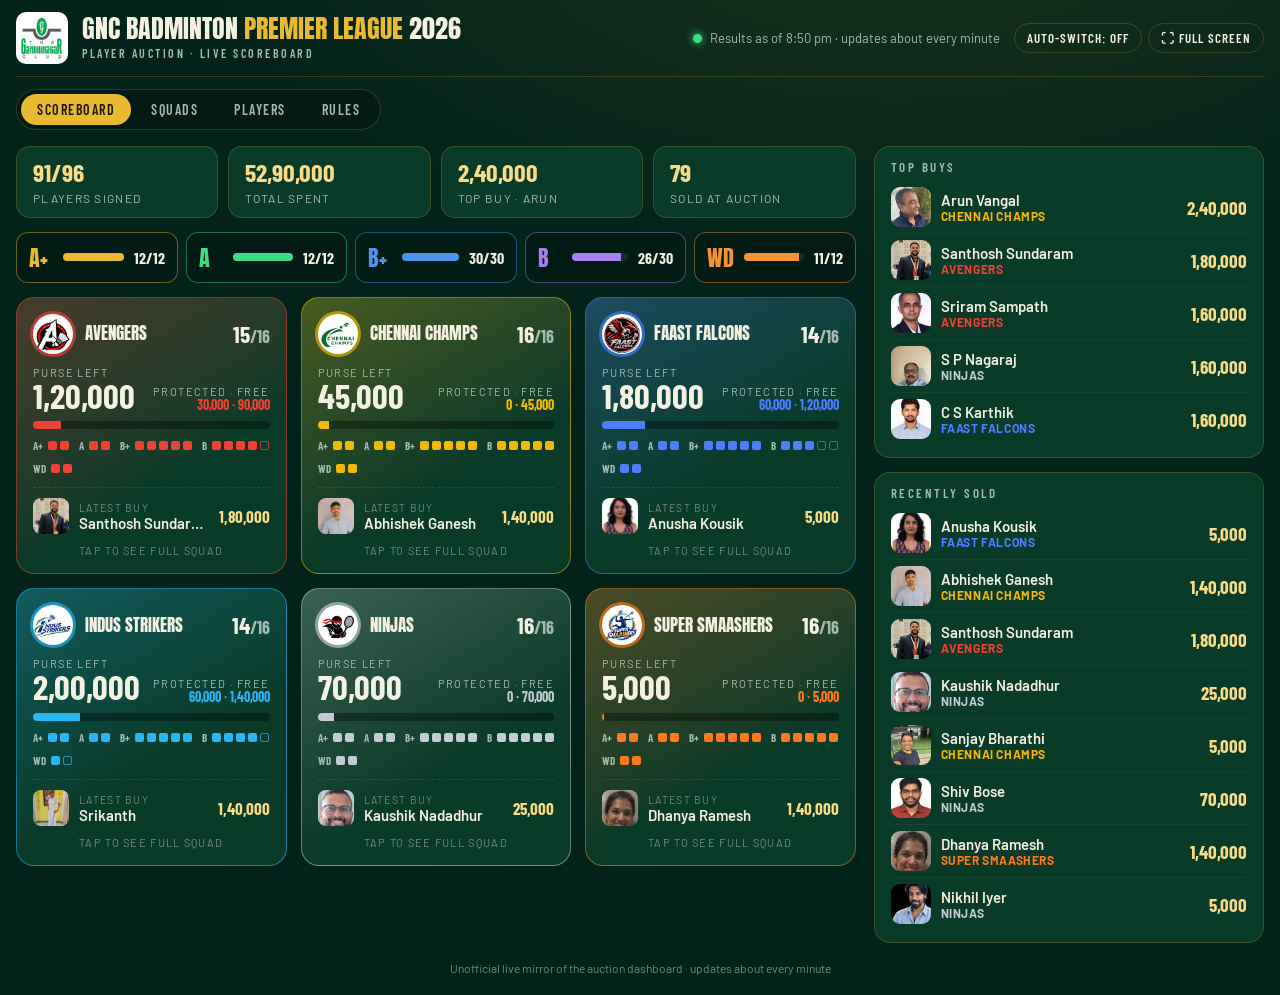
==== commit 716f0fd5: "Update results" ====
--- a/index.html
+++ b/index.html
@@ -115,22 +115,22 @@
 @media (max-width:640px){.tvb{width:100%}.tvb button{flex:1}}
 </style></head><body>
 <header><img class="club" src="img/club.png" alt=""><div><h1>GNC Badminton <span>Premier League</span> 2026</h1><p>Player auction · live scoreboard</p></div>
-<div class="upd"><i></i><span id="asof">Results as of 8:44 pm · updates about every minute</span></div><div class="tvb"><button id="bAuto" type="button" title="Switch between Scoreboard and Squads every minute">Auto-switch: off</button><button id="bFs" type="button">⛶ Full screen</button></div></header>
+<div class="upd"><i></i><span id="asof">Results as of 8:50 pm · updates about every minute</span></div><div class="tvb"><button id="bAuto" type="button" title="Switch between Scoreboard and Squads every minute">Auto-switch: off</button><button id="bFs" type="button">⛶ Full screen</button></div></header>
 <nav class="tabs"><a href="#scoreboard" data-t="scoreboard">Scoreboard</a><a href="#squads" data-t="squads">Squads</a><a href="#players" data-t="players">Players</a><a href="#rules" data-t="rules">Rules</a></nav>
-<main id="v-scoreboard" class="view"><div class="L"><div class="kp"><div><b>88/96</b><span>Players signed</span></div><div><b>49,65,000</b><span>Total spent</span></div><div><b>2,40,000</b><span>Top buy · Arun</span></div><div><b>76</b><span>Sold at auction</span></div></div>
-<div class="cats"><div class="c" style="--q:#e8b931"><b>A+</b><i><u style="width:100%"></u></i><em>12/12</em></div><div class="c" style="--q:#3ddc84"><b>A</b><i><u style="width:100%"></u></i><em>12/12</em></div><div class="c" style="--q:#4d94ec"><b>B+</b><i><u style="width:100%"></u></i><em>30/30</em></div><div class="c" style="--q:#a97ef0"><b>B</b><i><u style="width:80%"></u></i><em>24/30</em></div><div class="c" style="--q:#f39237"><b>WD</b><i><u style="width:83%"></u></i><em>10/12</em></div></div><div class="teams"><details class="t" style="--tc:#ef4136"><summary><div class="th"><img class="lg" src="img/l0.png" alt=""><b>Avengers</b><em><i>14</i>/16</em></div>
-<div class="mn"><div><span>Purse left</span><b>3,00,000</b></div><div class="r"><span>Protected · Free</span><b class="s">60,000 · 2,40,000</b></div></div>
-<div class="bar"><u style="width:30%"></u></div><div class="pips"><span class="pg"><em>A+</em><i class="on"></i><i class="on"></i></span><span class="pg"><em>A</em><i class="on"></i><i class="on"></i></span><span class="pg"><em>B+</em><i class="on"></i><i class="on"></i><i class="on"></i><i class="on"></i><i class="on"></i></span><span class="pg"><em>B</em><i class="on"></i><i class="on"></i><i class="on"></i><i class=""></i><i class=""></i></span><span class="pg"><em>WD</em><i class="on"></i><i class="on"></i></span></div>
-<div class="lb"><img class="" src="img/p112.jpg" alt="" loading="lazy"><div><small>Latest buy</small><b>Zoya Maryam</b></div><span>5,000</span></div>
-<div class="more">Tap to see full squad</div></summary><div class="roster"><div class="rc" style="--q:#e8b931">A+</div><div class="rp"><img class="" src="img/p8.jpg" alt="" loading="lazy"><b>Nirav Hariharan</b><span>1,00,000</span></div><div class="rp"><img class="" src="img/p9.jpg" alt="" loading="lazy"><b>Rajarajan K</b><span>60,000</span></div><div class="rc" style="--q:#3ddc84">A</div><div class="rp"><img class="" src="img/p13.jpg" alt="" loading="lazy"><b>Abhinav Mathew</b><span>Owner</span></div><div class="rp"><img class="" src="img/p20.jpg" alt="" loading="lazy"><b>Priya Ananthanarayanan</b><span>1,20,000</span></div><div class="rc" style="--q:#4d94ec">B+</div><div class="rp"><img class="" src="img/p53.jpg" alt="" loading="lazy"><b>Vignesh</b><span>Strategist</span></div><div class="rp"><img class="" src="img/p49.jpg" alt="" loading="lazy"><b>Sriram Sampath</b><span>1,60,000</span></div><div class="rp"><img class="" src="img/p26.jpg" alt="" loading="lazy"><b>Ashwath Mahadev Subramanian</b><span>1,00,000</span></div><div class="rp"><img class="" src="img/p45.jpg" alt="" loading="lazy"><b>Shivaram</b><span>60,000</span></div><div class="rp"><img class="" src="img/p39.jpg" alt="" loading="lazy"><b>Raghavendran</b><span>5,000</span></div><div class="rc" style="--q:#a97ef0">B</div><div class="rp"><img class="" src="img/p63.jpg" alt="" loading="lazy"><b>Aryan Varad Vangal</b><span>45,000</span></div><div class="rp"><img class="" src="img/p71.jpg" alt="" loading="lazy"><b>Lakshminarayanan K</b><span>10,000</span></div><div class="rp"><img class="" src="img/p55.jpg" alt="" loading="lazy"><b>A Chandrasekharan</b><span>5,000</span></div><div class="rp open">Open slot</div><div class="rp open">Open slot</div><div class="rc" style="--q:#f39237">WD</div><div class="rp"><img class="" src="img/p107.jpg" alt="" loading="lazy"><b>Patricia</b><span>15,000</span></div><div class="rp"><img class="" src="img/p112.jpg" alt="" loading="lazy"><b>Zoya Maryam</b><span>5,000</span></div></div></details><details class="t" style="--tc:#f5b800"><summary><div class="th"><img class="lg" src="img/l1.png" alt=""><b>Chennai Champs</b><em><i>15</i>/16</em></div>
-<div class="mn"><div><span>Purse left</span><b>1,85,000</b></div><div class="r"><span>Protected · Free</span><b class="s">30,000 · 1,55,000</b></div></div>
-<div class="bar"><u style="width:19%"></u></div><div class="pips"><span class="pg"><em>A+</em><i class="on"></i><i class="on"></i></span><span class="pg"><em>A</em><i class="on"></i><i class="on"></i></span><span class="pg"><em>B+</em><i class="on"></i><i class="on"></i><i class="on"></i><i class="on"></i><i class="on"></i></span><span class="pg"><em>B</em><i class="on"></i><i class="on"></i><i class="on"></i><i class="on"></i><i class=""></i></span><span class="pg"><em>WD</em><i class="on"></i><i class="on"></i></span></div>
-<div class="lb"><img class="" src="img/p82.jpg" alt="" loading="lazy"><div><small>Latest buy</small><b>Sanjay Bharathi</b></div><span>5,000</span></div>
-<div class="more">Tap to see full squad</div></summary><div class="roster"><div class="rc" style="--q:#e8b931">A+</div><div class="rp"><img class="" src="img/p6.jpg" alt="" loading="lazy"><b>Goutham</b><span>Strategist</span></div><div class="rp"><img class="" src="img/p3.jpg" alt="" loading="lazy"><b>Cheenu</b><span>60,000</span></div><div class="rc" style="--q:#3ddc84">A</div><div class="rp"><img class="" src="img/p15.jpg" alt="" loading="lazy"><b>Arun Vangal</b><span>2,40,000</span></div><div class="rp"><img class="" src="img/p14.jpg" alt="" loading="lazy"><b>Antara Ramkumar</b><span>5,000</span></div><div class="rc" style="--q:#4d94ec">B+</div><div class="rp"><img class="" src="img/p51.jpg" alt="" loading="lazy"><b>Umapathy</b><span>Owner</span></div><div class="rp"><img class="" src="img/p37.jpg" alt="" loading="lazy"><b>Pranav Sabherwal</b><span>1,40,000</span></div><div class="rp"><img class="" src="img/p46.jpg" alt="" loading="lazy"><b>Shruthi S</b><span>60,000</span></div><div class="rp"><img class="" src="img/p50.jpg" alt="" loading="lazy"><b>Sudarsan Ranganathan</b><span>20,000</span></div><div class="rp"><img class="" src="img/p34.jpg" alt="" loading="lazy"><b>Nandakumar Dhruvan</b><span>20,000</span></div><div class="rc" style="--q:#a97ef0">B</div><div class="rp"><img class="" src="img/p95.jpg" alt="" loading="lazy"><b>Venu Srinivasan</b><span>90,000</span></div><div class="rp"><img class="" src="img/p89.jpg" alt="" loading="lazy"><b>Srihari</b><span>45,000</span></div><div class="rp"><img class="" src="img/p87.jpg" alt="" loading="lazy"><b>Shiva</b><span>30,000</span></div><div class="rp"><img class="" src="img/p82.jpg" alt="" loading="lazy"><b>Sanjay Bharathi</b><span>5,000</span></div><div class="rp open">Open slot</div><div class="rc" style="--q:#f39237">WD</div><div class="rp"><img class="" src="img/p100.jpg" alt="" loading="lazy"><b>Anusha</b><span>80,000</span></div><div class="rp"><img class="" src="img/p105.jpg" alt="" loading="lazy"><b>Neha Dhruvan</b><span>5,000</span></div></div></details><details class="t" style="--tc:#4f7dff"><summary><div class="th"><img class="lg" src="img/l5.png" alt=""><b>Faast Falcons</b><em><i>13</i>/16</em></div>
-<div class="mn"><div><span>Purse left</span><b>1,85,000</b></div><div class="r"><span>Protected · Free</span><b class="s">90,000 · 95,000</b></div></div>
-<div class="bar"><u style="width:19%"></u></div><div class="pips"><span class="pg"><em>A+</em><i class="on"></i><i class="on"></i></span><span class="pg"><em>A</em><i class="on"></i><i class="on"></i></span><span class="pg"><em>B+</em><i class="on"></i><i class="on"></i><i class="on"></i><i class="on"></i><i class="on"></i></span><span class="pg"><em>B</em><i class="on"></i><i class="on"></i><i class="on"></i><i class=""></i><i class=""></i></span><span class="pg"><em>WD</em><i class="on"></i><i class=""></i></span></div>
-<div class="lb"><img class="" src="img/p27.jpg" alt="" loading="lazy"><div><small>Latest buy</small><b>C S Karthik</b></div><span>1,60,000</span></div>
-<div class="more">Tap to see full squad</div></summary><div class="roster"><div class="rc" style="--q:#e8b931">A+</div><div class="rp"><img class="" src="img/p12.jpg" alt="" loading="lazy"><b>Shyam Dhruvan</b><span>70,000</span></div><div class="rp"><img class="" src="img/p11.jpg" alt="" loading="lazy"><b>Sandeep Srinivasan</b><span>70,000</span></div><div class="rc" style="--q:#3ddc84">A</div><div class="rp"><img class="" src="img/p16.jpg" alt="" loading="lazy"><b>K Balaji</b><span>Strategist</span></div><div class="rp"><img class="" src="img/p22.jpg" alt="" loading="lazy"><b>Shruti Bohra</b><span>70,000</span></div><div class="rc" style="--q:#4d94ec">B+</div><div class="rp"><img class="" src="img/p27.jpg" alt="" loading="lazy"><b>C S Karthik</b><span>1,60,000</span></div><div class="rp"><img class="" src="img/p32.jpg" alt="" loading="lazy"><b>Lokanathan M S</b><span>1,20,000</span></div><div class="rp"><img class="" src="img/p41.jpg" alt="" loading="lazy"><b>Ranjith Bohra</b><span>1,00,000</span></div><div class="rp"><img class="" src="img/p42.jpg" alt="" loading="lazy"><b>Rashmee Gopalan</b><span>90,000</span></div><div class="rp"><img class="" src="img/p43.jpg" alt="" loading="lazy"><b>S Sridhar</b><span>15,000</span></div><div class="rc" style="--q:#a97ef0">B</div><div class="rp"><img class="" src="img/p65.jpg" alt="" loading="lazy"><b>Bharath Cola</b><span>Owner</span></div><div class="rp"><img class="" src="img/p92.jpg" alt="" loading="lazy"><b>Uma Maheswari</b><span>50,000</span></div><div class="rp"><img class="" src="img/p76.jpg" alt="" loading="lazy"><b>Preethika</b><span>5,000</span></div><div class="rp open">Open slot</div><div class="rp open">Open slot</div><div class="rc" style="--q:#f39237">WD</div><div class="rp"><img class="" src="img/p103.jpg" alt="" loading="lazy"><b>Lekha Mithra</b><span>50,000</span></div><div class="rp open">Open slot</div></div></details><details class="t" style="--tc:#29b6f6"><summary><div class="th"><img class="lg" src="img/l2.png" alt=""><b>Indus Strikers</b><em><i>14</i>/16</em></div>
+<main id="v-scoreboard" class="view"><div class="L"><div class="kp"><div><b>91/96</b><span>Players signed</span></div><div><b>52,90,000</b><span>Total spent</span></div><div><b>2,40,000</b><span>Top buy · Arun</span></div><div><b>79</b><span>Sold at auction</span></div></div>
+<div class="cats"><div class="c" style="--q:#e8b931"><b>A+</b><i><u style="width:100%"></u></i><em>12/12</em></div><div class="c" style="--q:#3ddc84"><b>A</b><i><u style="width:100%"></u></i><em>12/12</em></div><div class="c" style="--q:#4d94ec"><b>B+</b><i><u style="width:100%"></u></i><em>30/30</em></div><div class="c" style="--q:#a97ef0"><b>B</b><i><u style="width:87%"></u></i><em>26/30</em></div><div class="c" style="--q:#f39237"><b>WD</b><i><u style="width:92%"></u></i><em>11/12</em></div></div><div class="teams"><details class="t" style="--tc:#ef4136"><summary><div class="th"><img class="lg" src="img/l0.png" alt=""><b>Avengers</b><em><i>15</i>/16</em></div>
+<div class="mn"><div><span>Purse left</span><b>1,20,000</b></div><div class="r"><span>Protected · Free</span><b class="s">30,000 · 90,000</b></div></div>
+<div class="bar"><u style="width:12%"></u></div><div class="pips"><span class="pg"><em>A+</em><i class="on"></i><i class="on"></i></span><span class="pg"><em>A</em><i class="on"></i><i class="on"></i></span><span class="pg"><em>B+</em><i class="on"></i><i class="on"></i><i class="on"></i><i class="on"></i><i class="on"></i></span><span class="pg"><em>B</em><i class="on"></i><i class="on"></i><i class="on"></i><i class="on"></i><i class=""></i></span><span class="pg"><em>WD</em><i class="on"></i><i class="on"></i></span></div>
+<div class="lb"><img class="" src="img/p83.jpg" alt="" loading="lazy"><div><small>Latest buy</small><b>Santhosh Sundaram</b></div><span>1,80,000</span></div>
+<div class="more">Tap to see full squad</div></summary><div class="roster"><div class="rc" style="--q:#e8b931">A+</div><div class="rp"><img class="" src="img/p8.jpg" alt="" loading="lazy"><b>Nirav Hariharan</b><span>1,00,000</span></div><div class="rp"><img class="" src="img/p9.jpg" alt="" loading="lazy"><b>Rajarajan K</b><span>60,000</span></div><div class="rc" style="--q:#3ddc84">A</div><div class="rp"><img class="" src="img/p13.jpg" alt="" loading="lazy"><b>Abhinav Mathew</b><span>Owner</span></div><div class="rp"><img class="" src="img/p20.jpg" alt="" loading="lazy"><b>Priya Ananthanarayanan</b><span>1,20,000</span></div><div class="rc" style="--q:#4d94ec">B+</div><div class="rp"><img class="" src="img/p53.jpg" alt="" loading="lazy"><b>Vignesh</b><span>Strategist</span></div><div class="rp"><img class="" src="img/p49.jpg" alt="" loading="lazy"><b>Sriram Sampath</b><span>1,60,000</span></div><div class="rp"><img class="" src="img/p26.jpg" alt="" loading="lazy"><b>Ashwath Mahadev Subramanian</b><span>1,00,000</span></div><div class="rp"><img class="" src="img/p45.jpg" alt="" loading="lazy"><b>Shivaram</b><span>60,000</span></div><div class="rp"><img class="" src="img/p39.jpg" alt="" loading="lazy"><b>Raghavendran</b><span>5,000</span></div><div class="rc" style="--q:#a97ef0">B</div><div class="rp"><img class="" src="img/p83.jpg" alt="" loading="lazy"><b>Santhosh Sundaram</b><span>1,80,000</span></div><div class="rp"><img class="" src="img/p63.jpg" alt="" loading="lazy"><b>Aryan Varad Vangal</b><span>45,000</span></div><div class="rp"><img class="" src="img/p71.jpg" alt="" loading="lazy"><b>Lakshminarayanan K</b><span>10,000</span></div><div class="rp"><img class="" src="img/p55.jpg" alt="" loading="lazy"><b>A Chandrasekharan</b><span>5,000</span></div><div class="rp open">Open slot</div><div class="rc" style="--q:#f39237">WD</div><div class="rp"><img class="" src="img/p107.jpg" alt="" loading="lazy"><b>Patricia</b><span>15,000</span></div><div class="rp"><img class="" src="img/p112.jpg" alt="" loading="lazy"><b>Zoya Maryam</b><span>5,000</span></div></div></details><details class="t" style="--tc:#f5b800"><summary><div class="th"><img class="lg" src="img/l1.png" alt=""><b>Chennai Champs</b><em><i>16</i>/16</em></div>
+<div class="mn"><div><span>Purse left</span><b>45,000</b></div><div class="r"><span>Protected · Free</span><b class="s">0 · 45,000</b></div></div>
+<div class="bar"><u style="width:5%"></u></div><div class="pips"><span class="pg"><em>A+</em><i class="on"></i><i class="on"></i></span><span class="pg"><em>A</em><i class="on"></i><i class="on"></i></span><span class="pg"><em>B+</em><i class="on"></i><i class="on"></i><i class="on"></i><i class="on"></i><i class="on"></i></span><span class="pg"><em>B</em><i class="on"></i><i class="on"></i><i class="on"></i><i class="on"></i><i class="on"></i></span><span class="pg"><em>WD</em><i class="on"></i><i class="on"></i></span></div>
+<div class="lb"><img class="" src="img/p56.jpg" alt="" loading="lazy"><div><small>Latest buy</small><b>Abhishek Ganesh</b></div><span>1,40,000</span></div>
+<div class="more">Tap to see full squad</div></summary><div class="roster"><div class="rc" style="--q:#e8b931">A+</div><div class="rp"><img class="" src="img/p6.jpg" alt="" loading="lazy"><b>Goutham</b><span>Strategist</span></div><div class="rp"><img class="" src="img/p3.jpg" alt="" loading="lazy"><b>Cheenu</b><span>60,000</span></div><div class="rc" style="--q:#3ddc84">A</div><div class="rp"><img class="" src="img/p15.jpg" alt="" loading="lazy"><b>Arun Vangal</b><span>2,40,000</span></div><div class="rp"><img class="" src="img/p14.jpg" alt="" loading="lazy"><b>Antara Ramkumar</b><span>5,000</span></div><div class="rc" style="--q:#4d94ec">B+</div><div class="rp"><img class="" src="img/p51.jpg" alt="" loading="lazy"><b>Umapathy</b><span>Owner</span></div><div class="rp"><img class="" src="img/p37.jpg" alt="" loading="lazy"><b>Pranav Sabherwal</b><span>1,40,000</span></div><div class="rp"><img class="" src="img/p46.jpg" alt="" loading="lazy"><b>Shruthi S</b><span>60,000</span></div><div class="rp"><img class="" src="img/p50.jpg" alt="" loading="lazy"><b>Sudarsan Ranganathan</b><span>20,000</span></div><div class="rp"><img class="" src="img/p34.jpg" alt="" loading="lazy"><b>Nandakumar Dhruvan</b><span>20,000</span></div><div class="rc" style="--q:#a97ef0">B</div><div class="rp"><img class="" src="img/p56.jpg" alt="" loading="lazy"><b>Abhishek Ganesh</b><span>1,40,000</span></div><div class="rp"><img class="" src="img/p95.jpg" alt="" loading="lazy"><b>Venu Srinivasan</b><span>90,000</span></div><div class="rp"><img class="" src="img/p89.jpg" alt="" loading="lazy"><b>Srihari</b><span>45,000</span></div><div class="rp"><img class="" src="img/p87.jpg" alt="" loading="lazy"><b>Shiva</b><span>30,000</span></div><div class="rp"><img class="" src="img/p82.jpg" alt="" loading="lazy"><b>Sanjay Bharathi</b><span>5,000</span></div><div class="rc" style="--q:#f39237">WD</div><div class="rp"><img class="" src="img/p100.jpg" alt="" loading="lazy"><b>Anusha</b><span>80,000</span></div><div class="rp"><img class="" src="img/p105.jpg" alt="" loading="lazy"><b>Neha Dhruvan</b><span>5,000</span></div></div></details><details class="t" style="--tc:#4f7dff"><summary><div class="th"><img class="lg" src="img/l5.png" alt=""><b>Faast Falcons</b><em><i>14</i>/16</em></div>
+<div class="mn"><div><span>Purse left</span><b>1,80,000</b></div><div class="r"><span>Protected · Free</span><b class="s">60,000 · 1,20,000</b></div></div>
+<div class="bar"><u style="width:18%"></u></div><div class="pips"><span class="pg"><em>A+</em><i class="on"></i><i class="on"></i></span><span class="pg"><em>A</em><i class="on"></i><i class="on"></i></span><span class="pg"><em>B+</em><i class="on"></i><i class="on"></i><i class="on"></i><i class="on"></i><i class="on"></i></span><span class="pg"><em>B</em><i class="on"></i><i class="on"></i><i class="on"></i><i class=""></i><i class=""></i></span><span class="pg"><em>WD</em><i class="on"></i><i class="on"></i></span></div>
+<div class="lb"><img class="" src="img/p101.jpg" alt="" loading="lazy"><div><small>Latest buy</small><b>Anusha Kousik</b></div><span>5,000</span></div>
+<div class="more">Tap to see full squad</div></summary><div class="roster"><div class="rc" style="--q:#e8b931">A+</div><div class="rp"><img class="" src="img/p12.jpg" alt="" loading="lazy"><b>Shyam Dhruvan</b><span>70,000</span></div><div class="rp"><img class="" src="img/p11.jpg" alt="" loading="lazy"><b>Sandeep Srinivasan</b><span>70,000</span></div><div class="rc" style="--q:#3ddc84">A</div><div class="rp"><img class="" src="img/p16.jpg" alt="" loading="lazy"><b>K Balaji</b><span>Strategist</span></div><div class="rp"><img class="" src="img/p22.jpg" alt="" loading="lazy"><b>Shruti Bohra</b><span>70,000</span></div><div class="rc" style="--q:#4d94ec">B+</div><div class="rp"><img class="" src="img/p27.jpg" alt="" loading="lazy"><b>C S Karthik</b><span>1,60,000</span></div><div class="rp"><img class="" src="img/p32.jpg" alt="" loading="lazy"><b>Lokanathan M S</b><span>1,20,000</span></div><div class="rp"><img class="" src="img/p41.jpg" alt="" loading="lazy"><b>Ranjith Bohra</b><span>1,00,000</span></div><div class="rp"><img class="" src="img/p42.jpg" alt="" loading="lazy"><b>Rashmee Gopalan</b><span>90,000</span></div><div class="rp"><img class="" src="img/p43.jpg" alt="" loading="lazy"><b>S Sridhar</b><span>15,000</span></div><div class="rc" style="--q:#a97ef0">B</div><div class="rp"><img class="" src="img/p65.jpg" alt="" loading="lazy"><b>Bharath Cola</b><span>Owner</span></div><div class="rp"><img class="" src="img/p92.jpg" alt="" loading="lazy"><b>Uma Maheswari</b><span>50,000</span></div><div class="rp"><img class="" src="img/p76.jpg" alt="" loading="lazy"><b>Preethika</b><span>5,000</span></div><div class="rp open">Open slot</div><div class="rp open">Open slot</div><div class="rc" style="--q:#f39237">WD</div><div class="rp"><img class="" src="img/p103.jpg" alt="" loading="lazy"><b>Lekha Mithra</b><span>50,000</span></div><div class="rp"><img class="" src="img/p101.jpg" alt="" loading="lazy"><b>Anusha Kousik</b><span>5,000</span></div></div></details><details class="t" style="--tc:#29b6f6"><summary><div class="th"><img class="lg" src="img/l2.png" alt=""><b>Indus Strikers</b><em><i>14</i>/16</em></div>
 <div class="mn"><div><span>Purse left</span><b>2,00,000</b></div><div class="r"><span>Protected · Free</span><b class="s">60,000 · 1,40,000</b></div></div>
 <div class="bar"><u style="width:20%"></u></div><div class="pips"><span class="pg"><em>A+</em><i class="on"></i><i class="on"></i></span><span class="pg"><em>A</em><i class="on"></i><i class="on"></i></span><span class="pg"><em>B+</em><i class="on"></i><i class="on"></i><i class="on"></i><i class="on"></i><i class="on"></i></span><span class="pg"><em>B</em><i class="on"></i><i class="on"></i><i class="on"></i><i class="on"></i><i class=""></i></span><span class="pg"><em>WD</em><i class="on"></i><i class=""></i></span></div>
 <div class="lb"><img class="" src="img/p48.jpg" alt="" loading="lazy"><div><small>Latest buy</small><b>Srikanth</b></div><span>1,40,000</span></div>
@@ -143,13 +143,13 @@
 <div class="bar"><u style="width:1%"></u></div><div class="pips"><span class="pg"><em>A+</em><i class="on"></i><i class="on"></i></span><span class="pg"><em>A</em><i class="on"></i><i class="on"></i></span><span class="pg"><em>B+</em><i class="on"></i><i class="on"></i><i class="on"></i><i class="on"></i><i class="on"></i></span><span class="pg"><em>B</em><i class="on"></i><i class="on"></i><i class="on"></i><i class="on"></i><i class="on"></i></span><span class="pg"><em>WD</em><i class="on"></i><i class="on"></i></span></div>
 <div class="lb"><img class="" src="img/p28.jpg" alt="" loading="lazy"><div><small>Latest buy</small><b>Dhanya Ramesh</b></div><span>1,40,000</span></div>
 <div class="more">Tap to see full squad</div></summary><div class="roster"><div class="rc" style="--q:#e8b931">A+</div><div class="rp"><img class="" src="img/p2.jpg" alt="" loading="lazy"><b>Adarsh Nagaraj</b><span>Strategist</span></div><div class="rp"><img class="" src="img/p4.jpg" alt="" loading="lazy"><b>Chirrag Sheth</b><span>1,20,000</span></div><div class="rc" style="--q:#3ddc84">A</div><div class="rp"><img class="" src="img/p17.jpg" alt="" loading="lazy"><b>Munna</b><span>1,20,000</span></div><div class="rp"><img class="" src="img/p21.jpg" alt="" loading="lazy"><b>Satish Balasubramanian</b><span>45,000</span></div><div class="rc" style="--q:#4d94ec">B+</div><div class="rp"><img class="" src="img/p28.jpg" alt="" loading="lazy"><b>Dhanya Ramesh</b><span>1,40,000</span></div><div class="rp"><img class="" src="img/p33.jpg" alt="" loading="lazy"><b>Manish Sasikanth</b><span>70,000</span></div><div class="rp"><img class="" src="img/p52.jpg" alt="" loading="lazy"><b>Umasangar</b><span>50,000</span></div><div class="rp"><img class="" src="img/p36.jpg" alt="" loading="lazy"><b>Prakash Dakshinamurthy</b><span>45,000</span></div><div class="rp"><img class="" src="img/p31.jpg" alt="" loading="lazy"><b>Lavanya Iyer</b><span>45,000</span></div><div class="rc" style="--q:#a97ef0">B</div><div class="rp"><img class="" src="img/p58.jpg" alt="" loading="lazy"><b>Andy</b><span>Owner</span></div><div class="rp"><img class="" src="img/p90.jpg" alt="" loading="lazy"><b>Sriram</b><span>1,20,000</span></div><div class="rp"><img class="" src="img/p72.jpg" alt="" loading="lazy"><b>Mahesh D</b><span>1,00,000</span></div><div class="rp"><img class="" src="img/p78.jpg" alt="" loading="lazy"><b>Ram</b><span>5,000</span></div><div class="rp"><img class="" src="img/p74.jpg" alt="" loading="lazy"><b>Pooja Aadith</b><span>5,000</span></div><div class="rc" style="--q:#f39237">WD</div><div class="rp"><img class="" src="img/p109.jpg" alt="" loading="lazy"><b>Reema Sundaram</b><span>70,000</span></div><div class="rp"><img class="" src="img/p108.jpg" alt="" loading="lazy"><b>Priya Subramanian</b><span>45,000</span></div></div></details></div></div>
-<div class="R"><div class="box"><h4>Top buys</h4><div class="row" style="--tc:#f5b800"><img class="" src="img/p15.jpg" alt="" loading="lazy"><div><b>Arun Vangal</b><small>Chennai Champs</small></div><span class="p">2,40,000</span></div><div class="row" style="--tc:#ef4136"><img class="" src="img/p49.jpg" alt="" loading="lazy"><div><b>Sriram Sampath</b><small>Avengers</small></div><span class="p">1,60,000</span></div><div class="row" style="--tc:#c3ccd4"><img class="" src="img/p80.jpg" alt="" loading="lazy"><div><b>S P Nagaraj</b><small>Ninjas</small></div><span class="p">1,60,000</span></div><div class="row" style="--tc:#4f7dff"><img class="" src="img/p27.jpg" alt="" loading="lazy"><div><b>C S Karthik</b><small>Faast Falcons</small></div><span class="p">1,60,000</span></div><div class="row" style="--tc:#c3ccd4"><img class="" src="img/p54.jpg" alt="" loading="lazy"><div><b>Vijay Chandramouli</b><small>Ninjas</small></div><span class="p">1,40,000</span></div></div><div class="box"><h4>Recently sold</h4><div class="row" style="--tc:#c3ccd4"><img class="" src="img/p70.jpg" alt="" loading="lazy"><div><b>Kaushik Nadadhur</b><small>Ninjas</small></div><span class="p">25,000</span></div><div class="row" style="--tc:#f5b800"><img class="" src="img/p82.jpg" alt="" loading="lazy"><div><b>Sanjay Bharathi</b><small>Chennai Champs</small></div><span class="p">5,000</span></div><div class="row" style="--tc:#c3ccd4"><img class="" src="img/p44.jpg" alt="" loading="lazy"><div><b>Shiv Bose</b><small>Ninjas</small></div><span class="p">70,000</span></div><div class="row" style="--tc:#ff7a1a"><img class="" src="img/p28.jpg" alt="" loading="lazy"><div><b>Dhanya Ramesh</b><small>Super Smaashers</small></div><span class="p">1,40,000</span></div><div class="row" style="--tc:#c3ccd4"><img class="" src="img/p35.jpg" alt="" loading="lazy"><div><b>Nikhil Iyer</b><small>Ninjas</small></div><span class="p">5,000</span></div><div class="row" style="--tc:#4f7dff"><img class="" src="img/p27.jpg" alt="" loading="lazy"><div><b>C S Karthik</b><small>Faast Falcons</small></div><span class="p">1,60,000</span></div><div class="row" style="--tc:#f5b800"><img class="" src="img/p37.jpg" alt="" loading="lazy"><div><b>Pranav Sabherwal</b><small>Chennai Champs</small></div><span class="p">1,40,000</span></div><div class="row" style="--tc:#ff7a1a"><img class="" src="img/p33.jpg" alt="" loading="lazy"><div><b>Manish Sasikanth</b><small>Super Smaashers</small></div><span class="p">70,000</span></div></div></div></main>
-<section id="v-squads" class="view" hidden><div class="sqsearch"><input id="sqq" type="search" placeholder="Search a player…" autocomplete="off"><span id="sqn"></span></div><div class="sqs"><div class="sq" style="--tc:#ef4136"><div class="th"><img class="lg" src="img/l0.png" alt=""><b>Avengers</b><em><i>14</i>/16</em></div><div class="sqm"><span>Purse left <b>3,00,000</b></span><span>Spent <b>6,85,000</b></span></div><div class="rc" style="--q:#e8b931">A+ <em>2/2</em></div><div class="rp"><img class="" src="img/p8.jpg" alt="" loading="lazy"><b>Nirav Hariharan</b><span>1,00,000</span></div><div class="rp"><img class="" src="img/p9.jpg" alt="" loading="lazy"><b>Rajarajan K</b><span>60,000</span></div><div class="rc" style="--q:#3ddc84">A <em>2/2</em></div><div class="rp"><img class="" src="img/p13.jpg" alt="" loading="lazy"><b>Abhinav Mathew</b><span>Owner</span></div><div class="rp"><img class="" src="img/p20.jpg" alt="" loading="lazy"><b>Priya Ananthanarayanan</b><span>1,20,000</span></div><div class="rc" style="--q:#4d94ec">B+ <em>5/5</em></div><div class="rp"><img class="" src="img/p53.jpg" alt="" loading="lazy"><b>Vignesh</b><span>Strategist</span></div><div class="rp"><img class="" src="img/p49.jpg" alt="" loading="lazy"><b>Sriram Sampath</b><span>1,60,000</span></div><div class="rp"><img class="" src="img/p26.jpg" alt="" loading="lazy"><b>Ashwath Mahadev Subramanian</b><span>1,00,000</span></div><div class="rp"><img class="" src="img/p45.jpg" alt="" loading="lazy"><b>Shivaram</b><span>60,000</span></div><div class="rp"><img class="" src="img/p39.jpg" alt="" loading="lazy"><b>Raghavendran</b><span>5,000</span></div><div class="rc" style="--q:#a97ef0">B <em>3/5</em></div><div class="rp"><img class="" src="img/p63.jpg" alt="" loading="lazy"><b>Aryan Varad Vangal</b><span>45,000</span></div><div class="rp"><img class="" src="img/p71.jpg" alt="" loading="lazy"><b>Lakshminarayanan K</b><span>10,000</span></div><div class="rp"><img class="" src="img/p55.jpg" alt="" loading="lazy"><b>A Chandrasekharan</b><span>5,000</span></div><div class="rp open">Open slot</div><div class="rp open">Open slot</div><div class="rc" style="--q:#f39237">WD <em>2/2</em></div><div class="rp"><img class="" src="img/p107.jpg" alt="" loading="lazy"><b>Patricia</b><span>15,000</span></div><div class="rp"><img class="" src="img/p112.jpg" alt="" loading="lazy"><b>Zoya Maryam</b><span>5,000</span></div></div><div class="sq" style="--tc:#f5b800"><div class="th"><img class="lg" src="img/l1.png" alt=""><b>Chennai Champs</b><em><i>15</i>/16</em></div><div class="sqm"><span>Purse left <b>1,85,000</b></span><span>Spent <b>8,00,000</b></span></div><div class="rc" style="--q:#e8b931">A+ <em>2/2</em></div><div class="rp"><img class="" src="img/p6.jpg" alt="" loading="lazy"><b>Goutham</b><span>Strategist</span></div><div class="rp"><img class="" src="img/p3.jpg" alt="" loading="lazy"><b>Cheenu</b><span>60,000</span></div><div class="rc" style="--q:#3ddc84">A <em>2/2</em></div><div class="rp"><img class="" src="img/p15.jpg" alt="" loading="lazy"><b>Arun Vangal</b><span>2,40,000</span></div><div class="rp"><img class="" src="img/p14.jpg" alt="" loading="lazy"><b>Antara Ramkumar</b><span>5,000</span></div><div class="rc" style="--q:#4d94ec">B+ <em>5/5</em></div><div class="rp"><img class="" src="img/p51.jpg" alt="" loading="lazy"><b>Umapathy</b><span>Owner</span></div><div class="rp"><img class="" src="img/p37.jpg" alt="" loading="lazy"><b>Pranav Sabherwal</b><span>1,40,000</span></div><div class="rp"><img class="" src="img/p46.jpg" alt="" loading="lazy"><b>Shruthi S</b><span>60,000</span></div><div class="rp"><img class="" src="img/p50.jpg" alt="" loading="lazy"><b>Sudarsan Ranganathan</b><span>20,000</span></div><div class="rp"><img class="" src="img/p34.jpg" alt="" loading="lazy"><b>Nandakumar Dhruvan</b><span>20,000</span></div><div class="rc" style="--q:#a97ef0">B <em>4/5</em></div><div class="rp"><img class="" src="img/p95.jpg" alt="" loading="lazy"><b>Venu Srinivasan</b><span>90,000</span></div><div class="rp"><img class="" src="img/p89.jpg" alt="" loading="lazy"><b>Srihari</b><span>45,000</span></div><div class="rp"><img class="" src="img/p87.jpg" alt="" loading="lazy"><b>Shiva</b><span>30,000</span></div><div class="rp"><img class="" src="img/p82.jpg" alt="" loading="lazy"><b>Sanjay Bharathi</b><span>5,000</span></div><div class="rp open">Open slot</div><div class="rc" style="--q:#f39237">WD <em>2/2</em></div><div class="rp"><img class="" src="img/p100.jpg" alt="" loading="lazy"><b>Anusha</b><span>80,000</span></div><div class="rp"><img class="" src="img/p105.jpg" alt="" loading="lazy"><b>Neha Dhruvan</b><span>5,000</span></div></div><div class="sq" style="--tc:#4f7dff"><div class="th"><img class="lg" src="img/l5.png" alt=""><b>Faast Falcons</b><em><i>13</i>/16</em></div><div class="sqm"><span>Purse left <b>1,85,000</b></span><span>Spent <b>8,00,000</b></span></div><div class="rc" style="--q:#e8b931">A+ <em>2/2</em></div><div class="rp"><img class="" src="img/p12.jpg" alt="" loading="lazy"><b>Shyam Dhruvan</b><span>70,000</span></div><div class="rp"><img class="" src="img/p11.jpg" alt="" loading="lazy"><b>Sandeep Srinivasan</b><span>70,000</span></div><div class="rc" style="--q:#3ddc84">A <em>2/2</em></div><div class="rp"><img class="" src="img/p16.jpg" alt="" loading="lazy"><b>K Balaji</b><span>Strategist</span></div><div class="rp"><img class="" src="img/p22.jpg" alt="" loading="lazy"><b>Shruti Bohra</b><span>70,000</span></div><div class="rc" style="--q:#4d94ec">B+ <em>5/5</em></div><div class="rp"><img class="" src="img/p27.jpg" alt="" loading="lazy"><b>C S Karthik</b><span>1,60,000</span></div><div class="rp"><img class="" src="img/p32.jpg" alt="" loading="lazy"><b>Lokanathan M S</b><span>1,20,000</span></div><div class="rp"><img class="" src="img/p41.jpg" alt="" loading="lazy"><b>Ranjith Bohra</b><span>1,00,000</span></div><div class="rp"><img class="" src="img/p42.jpg" alt="" loading="lazy"><b>Rashmee Gopalan</b><span>90,000</span></div><div class="rp"><img class="" src="img/p43.jpg" alt="" loading="lazy"><b>S Sridhar</b><span>15,000</span></div><div class="rc" style="--q:#a97ef0">B <em>3/5</em></div><div class="rp"><img class="" src="img/p65.jpg" alt="" loading="lazy"><b>Bharath Cola</b><span>Owner</span></div><div class="rp"><img class="" src="img/p92.jpg" alt="" loading="lazy"><b>Uma Maheswari</b><span>50,000</span></div><div class="rp"><img class="" src="img/p76.jpg" alt="" loading="lazy"><b>Preethika</b><span>5,000</span></div><div class="rp open">Open slot</div><div class="rp open">Open slot</div><div class="rc" style="--q:#f39237">WD <em>1/2</em></div><div class="rp"><img class="" src="img/p103.jpg" alt="" loading="lazy"><b>Lekha Mithra</b><span>50,000</span></div><div class="rp open">Open slot</div></div><div class="sq" style="--tc:#29b6f6"><div class="th"><img class="lg" src="img/l2.png" alt=""><b>Indus Strikers</b><em><i>14</i>/16</em></div><div class="sqm"><span>Purse left <b>2,00,000</b></span><span>Spent <b>7,85,000</b></span></div><div class="rc" style="--q:#e8b931">A+ <em>2/2</em></div><div class="rp"><img class="" src="img/p10.jpg" alt="" loading="lazy"><b>Rohit Krishnan</b><span>Owner</span></div><div class="rp"><img class="" src="img/p7.jpg" alt="" loading="lazy"><b>Jayanth</b><span>1,20,000</span></div><div class="rc" style="--q:#3ddc84">A <em>2/2</em></div><div class="rp"><img class="" src="img/p24.jpg" alt="" loading="lazy"><b>Vijay Krishnan</b><span>Strategist</span></div><div class="rp"><img class="" src="img/p23.jpg" alt="" loading="lazy"><b>Varun Arjune</b><span>70,000</span></div><div class="rc" style="--q:#4d94ec">B+ <em>5/5</em></div><div class="rp"><img class="" src="img/p48.jpg" alt="" loading="lazy"><b>Srikanth</b><span>1,40,000</span></div><div class="rp"><img class="" src="img/p25.jpg" alt="" loading="lazy"><b>Abbishek V Bharadwaj</b><span>1,00,000</span></div><div class="rp"><img class="" src="img/p30.jpg" alt="" loading="lazy"><b>Karthick Chacha</b><span>80,000</span></div><div class="rp"><img class="" src="img/p38.jpg" alt="" loading="lazy"><b>Radhakrishnan Sreenivasan (RK)</b><span>70,000</span></div><div class="rp"><img class="" src="img/p40.jpg" alt="" loading="lazy"><b>Ramarao Y</b><span>45,000</span></div><div class="rc" style="--q:#a97ef0">B <em>4/5</em></div><div class="rp"><img class="" src="img/p94.jpg" alt="" loading="lazy"><b>Varun Shanmugam</b><span>40,000</span></div><div class="rp"><img class="" src="img/p62.jpg" alt="" loading="lazy"><b>Arjune Santhanam</b><span>30,000</span></div><div class="rp"><img class="" src="img/p93.jpg" alt="" loading="lazy"><b>V. Yathin Mitran</b><span>5,000</span></div><div class="rp"><img class="" src="img/p97.jpg" alt="" loading="lazy"><b>Vishnu Raman</b><span>5,000</span></div><div class="rp open">Open slot</div><div class="rc" style="--q:#f39237">WD <em>1/2</em></div><div class="rp"><img class="" src="img/p102.jpg" alt="" loading="lazy"><b>Darshana</b><span>80,000</span></div><div class="rp open">Open slot</div></div><div class="sq" style="--tc:#c3ccd4"><div class="th"><img class="lg" src="img/l3.png" alt=""><b>Ninjas</b><em><i>16</i>/16</em></div><div class="sqm"><span>Purse left <b>70,000</b></span><span>Spent <b>9,15,000</b></span></div><div class="rc" style="--q:#e8b931">A+ <em>2/2</em></div><div class="rp"><img class="" src="img/p1.jpg" alt="" loading="lazy"><b>Aadith Prasad</b><span>60,000</span></div><div class="rp"><img class="" src="img/p5.jpg" alt="" loading="lazy"><b>Gourav</b><span>60,000</span></div><div class="rc" style="--q:#3ddc84">A <em>2/2</em></div><div class="rp"><img class="" src="img/p18.jpg" alt="" loading="lazy"><b>Nishant Vijayakumar</b><span>Strategist</span></div><div class="rp"><img class="" src="img/p19.jpg" alt="" loading="lazy"><b>Pravin Jayabal</b><span>70,000</span></div><div class="rc" style="--q:#4d94ec">B+ <em>5/5</em></div><div class="rp"><img class="" src="img/p47.jpg" alt="" loading="lazy"><b>Sneha Kumar</b><span>Owner</span></div><div class="rp"><img class="" src="img/p54.jpg" alt="" loading="lazy"><b>Vijay Chandramouli</b><span>1,40,000</span></div><div class="rp"><img class="" src="img/p29.jpg" alt="" loading="lazy"><b>Kaavya Sekar</b><span>1,20,000</span></div><div class="rp"><img class="" src="img/p44.jpg" alt="" loading="lazy"><b>Shiv Bose</b><span>70,000</span></div><div class="rp"><img class="" src="img/p35.jpg" alt="" loading="lazy"><b>Nikhil Iyer</b><span>5,000</span></div><div class="rc" style="--q:#a97ef0">B <em>5/5</em></div><div class="rp"><img class="" src="img/p80.jpg" alt="" loading="lazy"><b>S P Nagaraj</b><span>1,60,000</span></div><div class="rp"><img class="" src="img/p91.jpg" alt="" loading="lazy"><b>Srish</b><span>90,000</span></div><div class="rp"><img class="" src="img/p70.jpg" alt="" loading="lazy"><b>Kaushik Nadadhur</b><span>25,000</span></div><div class="rp"><img class="" src="img/p67.jpg" alt="" loading="lazy"><b>Dushyanth</b><span>5,000</span></div><div class="rp"><img class="" src="img/p77.jpg" alt="" loading="lazy"><b>R Ashwin</b><span>5,000</span></div><div class="rc" style="--q:#f39237">WD <em>2/2</em></div><div class="rp"><img class="" src="img/p106.jpg" alt="" loading="lazy"><b>Nitara Hariharan</b><span>70,000</span></div><div class="rp"><img class="" src="img/p98.jpg" alt="" loading="lazy"><b>Adithy Srinaath</b><span>35,000</span></div></div><div class="sq" style="--tc:#ff7a1a"><div class="th"><img class="lg" src="img/l4.png" alt=""><b>Super Smaashers</b><em><i>16</i>/16</em></div><div class="sqm"><span>Purse left <b>5,000</b></span><span>Spent <b>9,80,000</b></span></div><div class="rc" style="--q:#e8b931">A+ <em>2/2</em></div><div class="rp"><img class="" src="img/p2.jpg" alt="" loading="lazy"><b>Adarsh Nagaraj</b><span>Strategist</span></div><div class="rp"><img class="" src="img/p4.jpg" alt="" loading="lazy"><b>Chirrag Sheth</b><span>1,20,000</span></div><div class="rc" style="--q:#3ddc84">A <em>2/2</em></div><div class="rp"><img class="" src="img/p17.jpg" alt="" loading="lazy"><b>Munna</b><span>1,20,000</span></div><div class="rp"><img class="" src="img/p21.jpg" alt="" loading="lazy"><b>Satish Balasubramanian</b><span>45,000</span></div><div class="rc" style="--q:#4d94ec">B+ <em>5/5</em></div><div class="rp"><img class="" src="img/p28.jpg" alt="" loading="lazy"><b>Dhanya Ramesh</b><span>1,40,000</span></div><div class="rp"><img class="" src="img/p33.jpg" alt="" loading="lazy"><b>Manish Sasikanth</b><span>70,000</span></div><div class="rp"><img class="" src="img/p52.jpg" alt="" loading="lazy"><b>Umasangar</b><span>50,000</span></div><div class="rp"><img class="" src="img/p36.jpg" alt="" loading="lazy"><b>Prakash Dakshinamurthy</b><span>45,000</span></div><div class="rp"><img class="" src="img/p31.jpg" alt="" loading="lazy"><b>Lavanya Iyer</b><span>45,000</span></div><div class="rc" style="--q:#a97ef0">B <em>5/5</em></div><div class="rp"><img class="" src="img/p58.jpg" alt="" loading="lazy"><b>Andy</b><span>Owner</span></div><div class="rp"><img class="" src="img/p90.jpg" alt="" loading="lazy"><b>Sriram</b><span>1,20,000</span></div><div class="rp"><img class="" src="img/p72.jpg" alt="" loading="lazy"><b>Mahesh D</b><span>1,00,000</span></div><div class="rp"><img class="" src="img/p78.jpg" alt="" loading="lazy"><b>Ram</b><span>5,000</span></div><div class="rp"><img class="" src="img/p74.jpg" alt="" loading="lazy"><b>Pooja Aadith</b><span>5,000</span></div><div class="rc" style="--q:#f39237">WD <em>2/2</em></div><div class="rp"><img class="" src="img/p109.jpg" alt="" loading="lazy"><b>Reema Sundaram</b><span>70,000</span></div><div class="rp"><img class="" src="img/p108.jpg" alt="" loading="lazy"><b>Priya Subramanian</b><span>45,000</span></div></div></div></section>
-<section id="v-players" class="view" hidden><div class="flt"><input id="pq" type="search" placeholder="Search name or #number…" autocomplete="off"><div class="seg"><button data-f="All">All</button><button data-f="A+">A+</button><button data-f="A">A</button><button data-f="B+">B+</button><button data-f="B">B</button><button data-f="WD">WD</button></div><div class="seg"><button data-g="all">Everyone</button><button data-g="sold">Sold</button><button data-g="wait">Yet to come</button><button data-g="uns">Unsold</button><button data-g="ret">Owners & strategists</button></div></div><div class="grid"><div class="pc sold" data-c="A+" data-s="sold" data-n="aadith prasad #1" style="--tc:#c3ccd4"><div class="im"><img class="" src="img/p1.jpg" alt="" loading="lazy"><span class="no">#1</span><span class="ct" style="background:#e8b931">A+</span></div><b>Aadith Prasad</b><small>Ninjas · 60,000</small></div><div class="pc ret" data-c="A+" data-s="ret" data-n="adarsh nagaraj #2" style="--tc:#ff7a1a"><div class="im"><img class="" src="img/p2.jpg" alt="" loading="lazy"><span class="no">#2</span><span class="ct" style="background:#e8b931">A+</span></div><b>Adarsh Nagaraj</b><small>Strategist · Super Smaashers</small></div><div class="pc sold" data-c="A+" data-s="sold" data-n="cheenu #3" style="--tc:#f5b800"><div class="im"><img class="" src="img/p3.jpg" alt="" loading="lazy"><span class="no">#3</span><span class="ct" style="background:#e8b931">A+</span></div><b>Cheenu</b><small>Chennai Champs · 60,000</small></div><div class="pc sold" data-c="A+" data-s="sold" data-n="chirrag sheth #4" style="--tc:#ff7a1a"><div class="im"><img class="" src="img/p4.jpg" alt="" loading="lazy"><span class="no">#4</span><span class="ct" style="background:#e8b931">A+</span></div><b>Chirrag Sheth</b><small>Super Smaashers · 1,20,000</small></div><div class="pc sold" data-c="A+" data-s="sold" data-n="gourav #5" style="--tc:#c3ccd4"><div class="im"><img class="" src="img/p5.jpg" alt="" loading="lazy"><span class="no">#5</span><span class="ct" style="background:#e8b931">A+</span></div><b>Gourav</b><small>Ninjas · 60,000</small></div><div class="pc ret" data-c="A+" data-s="ret" data-n="goutham #6" style="--tc:#f5b800"><div class="im"><img class="" src="img/p6.jpg" alt="" loading="lazy"><span class="no">#6</span><span class="ct" style="background:#e8b931">A+</span></div><b>Goutham</b><small>Strategist · Chennai Champs</small></div><div class="pc sold" data-c="A+" data-s="sold" data-n="jayanth #7" style="--tc:#29b6f6"><div class="im"><img class="" src="img/p7.jpg" alt="" loading="lazy"><span class="no">#7</span><span class="ct" style="background:#e8b931">A+</span></div><b>Jayanth</b><small>Indus Strikers · 1,20,000</small></div><div class="pc sold" data-c="A+" data-s="sold" data-n="nirav hariharan #8" style="--tc:#ef4136"><div class="im"><img class="" src="img/p8.jpg" alt="" loading="lazy"><span class="no">#8</span><span class="ct" style="background:#e8b931">A+</span></div><b>Nirav Hariharan</b><small>Avengers · 1,00,000</small></div><div class="pc sold" data-c="A+" data-s="sold" data-n="rajarajan k #9" style="--tc:#ef4136"><div class="im"><img class="" src="img/p9.jpg" alt="" loading="lazy"><span class="no">#9</span><span class="ct" style="background:#e8b931">A+</span></div><b>Rajarajan K</b><small>Avengers · 60,000</small></div><div class="pc ret" data-c="A+" data-s="ret" data-n="rohit krishnan #10" style="--tc:#29b6f6"><div class="im"><img class="" src="img/p10.jpg" alt="" loading="lazy"><span class="no">#10</span><span class="ct" style="background:#e8b931">A+</span></div><b>Rohit Krishnan</b><small>Owner · Indus Strikers</small></div><div class="pc sold" data-c="A+" data-s="sold" data-n="sandeep srinivasan #11" style="--tc:#4f7dff"><div class="im"><img class="" src="img/p11.jpg" alt="" loading="lazy"><span class="no">#11</span><span class="ct" style="background:#e8b931">A+</span></div><b>Sandeep Srinivasan</b><small>Faast Falcons · 70,000</small></div><div class="pc sold" data-c="A+" data-s="sold" data-n="shyam dhruvan #12" style="--tc:#4f7dff"><div class="im"><img class="" src="img/p12.jpg" alt="" loading="lazy"><span class="no">#12</span><span class="ct" style="background:#e8b931">A+</span></div><b>Shyam Dhruvan</b><small>Faast Falcons · 70,000</small></div><div class="pc ret" data-c="A" data-s="ret" data-n="abhinav mathew #13" style="--tc:#ef4136"><div class="im"><img class="" src="img/p13.jpg" alt="" loading="lazy"><span class="no">#13</span><span class="ct" style="background:#3ddc84">A</span></div><b>Abhinav Mathew</b><small>Owner · Avengers</small></div><div class="pc sold" data-c="A" data-s="sold" data-n="antara ramkumar #14" style="--tc:#f5b800"><div class="im"><img class="" src="img/p14.jpg" alt="" loading="lazy"><span class="no">#14</span><span class="ct" style="background:#3ddc84">A</span></div><b>Antara Ramkumar</b><small>Chennai Champs · 5,000</small></div><div class="pc sold" data-c="A" data-s="sold" data-n="arun vangal #15" style="--tc:#f5b800"><div class="im"><img class="" src="img/p15.jpg" alt="" loading="lazy"><span class="no">#15</span><span class="ct" style="background:#3ddc84">A</span></div><b>Arun Vangal</b><small>Chennai Champs · 2,40,000</small></div><div class="pc ret" data-c="A" data-s="ret" data-n="k balaji #16" style="--tc:#4f7dff"><div class="im"><img class="" src="img/p16.jpg" alt="" loading="lazy"><span class="no">#16</span><span class="ct" style="background:#3ddc84">A</span></div><b>K Balaji</b><small>Strategist · Faast Falcons</small></div><div class="pc sold" data-c="A" data-s="sold" data-n="munna #17" style="--tc:#ff7a1a"><div class="im"><img class="" src="img/p17.jpg" alt="" loading="lazy"><span class="no">#17</span><span class="ct" style="background:#3ddc84">A</span></div><b>Munna</b><small>Super Smaashers · 1,20,000</small></div><div class="pc ret" data-c="A" data-s="ret" data-n="nishant vijayakumar #18" style="--tc:#c3ccd4"><div class="im"><img class="" src="img/p18.jpg" alt="" loading="lazy"><span class="no">#18</span><span class="ct" style="background:#3ddc84">A</span></div><b>Nishant Vijayakumar</b><small>Strategist · Ninjas</small></div><div class="pc sold" data-c="A" data-s="sold" data-n="pravin jayabal #19" style="--tc:#c3ccd4"><div class="im"><img class="" src="img/p19.jpg" alt="" loading="lazy"><span class="no">#19</span><span class="ct" style="background:#3ddc84">A</span></div><b>Pravin Jayabal</b><small>Ninjas · 70,000</small></div><div class="pc sold" data-c="A" data-s="sold" data-n="priya ananthanarayanan #20" style="--tc:#ef4136"><div class="im"><img class="" src="img/p20.jpg" alt="" loading="lazy"><span class="no">#20</span><span class="ct" style="background:#3ddc84">A</span></div><b>Priya Ananthanarayanan</b><small>Avengers · 1,20,000</small></div><div class="pc sold" data-c="A" data-s="sold" data-n="satish balasubramanian #21" style="--tc:#ff7a1a"><div class="im"><img class="" src="img/p21.jpg" alt="" loading="lazy"><span class="no">#21</span><span class="ct" style="background:#3ddc84">A</span></div><b>Satish Balasubramanian</b><small>Super Smaashers · 45,000</small></div><div class="pc sold" data-c="A" data-s="sold" data-n="shruti bohra #22" style="--tc:#4f7dff"><div class="im"><img class="" src="img/p22.jpg" alt="" loading="lazy"><span class="no">#22</span><span class="ct" style="background:#3ddc84">A</span></div><b>Shruti Bohra</b><small>Faast Falcons · 70,000</small></div><div class="pc sold" data-c="A" data-s="sold" data-n="varun arjune #23" style="--tc:#29b6f6"><div class="im"><img class="" src="img/p23.jpg" alt="" loading="lazy"><span class="no">#23</span><span class="ct" style="background:#3ddc84">A</span></div><b>Varun Arjune</b><small>Indus Strikers · 70,000</small></div><div class="pc ret" data-c="A" data-s="ret" data-n="vijay krishnan #24" style="--tc:#29b6f6"><div class="im"><img class="" src="img/p24.jpg" alt="" loading="lazy"><span class="no">#24</span><span class="ct" style="background:#3ddc84">A</span></div><b>Vijay Krishnan</b><small>Strategist · Indus Strikers</small></div><div class="pc sold" data-c="B+" data-s="sold" data-n="abbishek v bharadwaj #25" style="--tc:#29b6f6"><div class="im"><img class="" src="img/p25.jpg" alt="" loading="lazy"><span class="no">#25</span><span class="ct" style="background:#4d94ec">B+</span></div><b>Abbishek V Bharadwaj</b><small>Indus Strikers · 1,00,000</small></div><div class="pc sold" data-c="B+" data-s="sold" data-n="ashwath mahadev subramanian #26" style="--tc:#ef4136"><div class="im"><img class="" src="img/p26.jpg" alt="" loading="lazy"><span class="no">#26</span><span class="ct" style="background:#4d94ec">B+</span></div><b>Ashwath Mahadev Subramanian</b><small>Avengers · 1,00,000</small></div><div class="pc sold" data-c="B+" data-s="sold" data-n="c s karthik #27" style="--tc:#4f7dff"><div class="im"><img class="" src="img/p27.jpg" alt="" loading="lazy"><span class="no">#27</span><span class="ct" style="background:#4d94ec">B+</span></div><b>C S Karthik</b><small>Faast Falcons · 1,60,000</small></div><div class="pc sold" data-c="B+" data-s="sold" data-n="dhanya ramesh #28" style="--tc:#ff7a1a"><div class="im"><img class="" src="img/p28.jpg" alt="" loading="lazy"><span class="no">#28</span><span class="ct" style="background:#4d94ec">B+</span></div><b>Dhanya Ramesh</b><small>Super Smaashers · 1,40,000</small></div><div class="pc sold" data-c="B+" data-s="sold" data-n="kaavya sekar #29" style="--tc:#c3ccd4"><div class="im"><img class="" src="img/p29.jpg" alt="" loading="lazy"><span class="no">#29</span><span class="ct" style="background:#4d94ec">B+</span></div><b>Kaavya Sekar</b><small>Ninjas · 1,20,000</small></div><div class="pc sold" data-c="B+" data-s="sold" data-n="karthick chacha #30" style="--tc:#29b6f6"><div class="im"><img class="" src="img/p30.jpg" alt="" loading="lazy"><span class="no">#30</span><span class="ct" style="background:#4d94ec">B+</span></div><b>Karthick Chacha</b><small>Indus Strikers · 80,000</small></div><div class="pc sold" data-c="B+" data-s="sold" data-n="lavanya iyer #31" style="--tc:#ff7a1a"><div class="im"><img class="" src="img/p31.jpg" alt="" loading="lazy"><span class="no">#31</span><span class="ct" style="background:#4d94ec">B+</span></div><b>Lavanya Iyer</b><small>Super Smaashers · 45,000</small></div><div class="pc sold" data-c="B+" data-s="sold" data-n="lokanathan m s #32" style="--tc:#4f7dff"><div class="im"><img class="" src="img/p32.jpg" alt="" loading="lazy"><span class="no">#32</span><span class="ct" style="background:#4d94ec">B+</span></div><b>Lokanathan M S</b><small>Faast Falcons · 1,20,000</small></div><div class="pc sold" data-c="B+" data-s="sold" data-n="manish sasikanth #33" style="--tc:#ff7a1a"><div class="im"><img class="" src="img/p33.jpg" alt="" loading="lazy"><span class="no">#33</span><span class="ct" style="background:#4d94ec">B+</span></div><b>Manish Sasikanth</b><small>Super Smaashers · 70,000</small></div><div class="pc sold" data-c="B+" data-s="sold" data-n="nandakumar dhruvan #34" style="--tc:#f5b800"><div class="im"><img class="" src="img/p34.jpg" alt="" loading="lazy"><span class="no">#34</span><span class="ct" style="background:#4d94ec">B+</span></div><b>Nandakumar Dhruvan</b><small>Chennai Champs · 20,000</small></div><div class="pc sold" data-c="B+" data-s="sold" data-n="nikhil iyer #35" style="--tc:#c3ccd4"><div class="im"><img class="" src="img/p35.jpg" alt="" loading="lazy"><span class="no">#35</span><span class="ct" style="background:#4d94ec">B+</span></div><b>Nikhil Iyer</b><small>Ninjas · 5,000</small></div><div class="pc sold" data-c="B+" data-s="sold" data-n="prakash dakshinamurthy #36" style="--tc:#ff7a1a"><div class="im"><img class="" src="img/p36.jpg" alt="" loading="lazy"><span class="no">#36</span><span class="ct" style="background:#4d94ec">B+</span></div><b>Prakash Dakshinamurthy</b><small>Super Smaashers · 45,000</small></div><div class="pc sold" data-c="B+" data-s="sold" data-n="pranav sabherwal #37" style="--tc:#f5b800"><div class="im"><img class="" src="img/p37.jpg" alt="" loading="lazy"><span class="no">#37</span><span class="ct" style="background:#4d94ec">B+</span></div><b>Pranav Sabherwal</b><small>Chennai Champs · 1,40,000</small></div><div class="pc sold" data-c="B+" data-s="sold" data-n="radhakrishnan sreenivasan (rk) #38" style="--tc:#29b6f6"><div class="im"><img class="" src="img/p38.jpg" alt="" loading="lazy"><span class="no">#38</span><span class="ct" style="background:#4d94ec">B+</span></div><b>Radhakrishnan Sreenivasan (RK)</b><small>Indus Strikers · 70,000</small></div><div class="pc sold" data-c="B+" data-s="sold" data-n="raghavendran #39" style="--tc:#ef4136"><div class="im"><img class="" src="img/p39.jpg" alt="" loading="lazy"><span class="no">#39</span><span class="ct" style="background:#4d94ec">B+</span></div><b>Raghavendran</b><small>Avengers · 5,000</small></div><div class="pc sold" data-c="B+" data-s="sold" data-n="ramarao y #40" style="--tc:#29b6f6"><div class="im"><img class="" src="img/p40.jpg" alt="" loading="lazy"><span class="no">#40</span><span class="ct" style="background:#4d94ec">B+</span></div><b>Ramarao Y</b><small>Indus Strikers · 45,000</small></div><div class="pc sold" data-c="B+" data-s="sold" data-n="ranjith bohra #41" style="--tc:#4f7dff"><div class="im"><img class="" src="img/p41.jpg" alt="" loading="lazy"><span class="no">#41</span><span class="ct" style="background:#4d94ec">B+</span></div><b>Ranjith Bohra</b><small>Faast Falcons · 1,00,000</small></div><div class="pc sold" data-c="B+" data-s="sold" data-n="rashmee gopalan #42" style="--tc:#4f7dff"><div class="im"><img class="" src="img/p42.jpg" alt="" loading="lazy"><span class="no">#42</span><span class="ct" style="background:#4d94ec">B+</span></div><b>Rashmee Gopalan</b><small>Faast Falcons · 90,000</small></div><div class="pc sold" data-c="B+" data-s="sold" data-n="s sridhar #43" style="--tc:#4f7dff"><div class="im"><img class="" src="img/p43.jpg" alt="" loading="lazy"><span class="no">#43</span><span class="ct" style="background:#4d94ec">B+</span></div><b>S Sridhar</b><small>Faast Falcons · 15,000</small></div><div class="pc sold" data-c="B+" data-s="sold" data-n="shiv bose #44" style="--tc:#c3ccd4"><div class="im"><img class="" src="img/p44.jpg" alt="" loading="lazy"><span class="no">#44</span><span class="ct" style="background:#4d94ec">B+</span></div><b>Shiv Bose</b><small>Ninjas · 70,000</small></div><div class="pc sold" data-c="B+" data-s="sold" data-n="shivaram #45" style="--tc:#ef4136"><div class="im"><img class="" src="img/p45.jpg" alt="" loading="lazy"><span class="no">#45</span><span class="ct" style="background:#4d94ec">B+</span></div><b>Shivaram</b><small>Avengers · 60,000</small></div><div class="pc sold" data-c="B+" data-s="sold" data-n="shruthi s #46" style="--tc:#f5b800"><div class="im"><img class="" src="img/p46.jpg" alt="" loading="lazy"><span class="no">#46</span><span class="ct" style="background:#4d94ec">B+</span></div><b>Shruthi S</b><small>Chennai Champs · 60,000</small></div><div class="pc ret" data-c="B+" data-s="ret" data-n="sneha kumar #47" style="--tc:#c3ccd4"><div class="im"><img class="" src="img/p47.jpg" alt="" loading="lazy"><span class="no">#47</span><span class="ct" style="background:#4d94ec">B+</span></div><b>Sneha Kumar</b><small>Owner · Ninjas</small></div><div class="pc sold" data-c="B+" data-s="sold" data-n="srikanth #48" style="--tc:#29b6f6"><div class="im"><img class="" src="img/p48.jpg" alt="" loading="lazy"><span class="no">#48</span><span class="ct" style="background:#4d94ec">B+</span></div><b>Srikanth</b><small>Indus Strikers · 1,40,000</small></div><div class="pc sold" data-c="B+" data-s="sold" data-n="sriram sampath #49" style="--tc:#ef4136"><div class="im"><img class="" src="img/p49.jpg" alt="" loading="lazy"><span class="no">#49</span><span class="ct" style="background:#4d94ec">B+</span></div><b>Sriram Sampath</b><small>Avengers · 1,60,000</small></div><div class="pc sold" data-c="B+" data-s="sold" data-n="sudarsan ranganathan #50" style="--tc:#f5b800"><div class="im"><img class="" src="img/p50.jpg" alt="" loading="lazy"><span class="no">#50</span><span class="ct" style="background:#4d94ec">B+</span></div><b>Sudarsan Ranganathan</b><small>Chennai Champs · 20,000</small></div><div class="pc ret" data-c="B+" data-s="ret" data-n="umapathy #51" style="--tc:#f5b800"><div class="im"><img class="" src="img/p51.jpg" alt="" loading="lazy"><span class="no">#51</span><span class="ct" style="background:#4d94ec">B+</span></div><b>Umapathy</b><small>Owner · Chennai Champs</small></div><div class="pc sold" data-c="B+" data-s="sold" data-n="umasangar #52" style="--tc:#ff7a1a"><div class="im"><img class="" src="img/p52.jpg" alt="" loading="lazy"><span class="no">#52</span><span class="ct" style="background:#4d94ec">B+</span></div><b>Umasangar</b><small>Super Smaashers · 50,000</small></div><div class="pc ret" data-c="B+" data-s="ret" data-n="vignesh #53" style="--tc:#ef4136"><div class="im"><img class="" src="img/p53.jpg" alt="" loading="lazy"><span class="no">#53</span><span class="ct" style="background:#4d94ec">B+</span></div><b>Vignesh</b><small>Strategist · Avengers</small></div><div class="pc sold" data-c="B+" data-s="sold" data-n="vijay chandramouli #54" style="--tc:#c3ccd4"><div class="im"><img class="" src="img/p54.jpg" alt="" loading="lazy"><span class="no">#54</span><span class="ct" style="background:#4d94ec">B+</span></div><b>Vijay Chandramouli</b><small>Ninjas · 1,40,000</small></div><div class="pc sold" data-c="B" data-s="sold" data-n="a chandrasekharan #55" style="--tc:#ef4136"><div class="im"><img class="" src="img/p55.jpg" alt="" loading="lazy"><span class="no">#55</span><span class="ct" style="background:#a97ef0">B</span></div><b>A Chandrasekharan</b><small>Avengers · 5,000</small></div><div class="pc " data-c="B" data-s="wait" data-n="abhishek ganesh #56" style="--tc:#e8b931"><div class="im"><img class="" src="img/p56.jpg" alt="" loading="lazy"><span class="no">#56</span><span class="ct" style="background:#a97ef0">B</span></div><b>Abhishek Ganesh</b><small>Yet to come</small></div><div class="pc uns" data-c="B" data-s="uns" data-n="ajay vijendran #57" style="--tc:#888"><div class="im"><img class="" src="img/p57.jpg" alt="" loading="lazy"><span class="no">#57</span><span class="ct" style="background:#a97ef0">B</span></div><b>Ajay Vijendran</b><small>Unsold · recall</small></div><div class="pc ret" data-c="B" data-s="ret" data-n="andy #58" style="--tc:#ff7a1a"><div class="im"><img class="" src="img/p58.jpg" alt="" loading="lazy"><span class="no">#58</span><span class="ct" style="background:#a97ef0">B</span></div><b>Andy</b><small>Owner · Super Smaashers</small></div><div class="pc uns" data-c="B" data-s="uns" data-n="anish iyer #59" style="--tc:#888"><div class="im"><img class="" src="img/p59.jpg" alt="" loading="lazy"><span class="no">#59</span><span class="ct" style="background:#a97ef0">B</span></div><b>Anish Iyer</b><small>Unsold · recall</small></div><div class="pc uns" data-c="B" data-s="uns" data-n="anshumaan #60" style="--tc:#888"><div class="im"><img class="" src="img/p60.jpg" alt="" loading="lazy"><span class="no">#60</span><span class="ct" style="background:#a97ef0">B</span></div><b>Anshumaan</b><small>Unsold · recall</small></div><div class="pc uns" data-c="B" data-s="uns" data-n="anuraag rajagopalan #61" style="--tc:#888"><div class="im"><img class="" src="img/p61.jpg" alt="" loading="lazy"><span class="no">#61</span><span class="ct" style="background:#a97ef0">B</span></div><b>Anuraag Rajagopalan</b><small>Unsold · recall</small></div><div class="pc sold" data-c="B" data-s="sold" data-n="arjune santhanam #62" style="--tc:#29b6f6"><div class="im"><img class="" src="img/p62.jpg" alt="" loading="lazy"><span class="no">#62</span><span class="ct" style="background:#a97ef0">B</span></div><b>Arjune Santhanam</b><small>Indus Strikers · 30,000</small></div><div class="pc sold" data-c="B" data-s="sold" data-n="aryan varad vangal #63" style="--tc:#ef4136"><div class="im"><img class="" src="img/p63.jpg" alt="" loading="lazy"><span class="no">#63</span><span class="ct" style="background:#a97ef0">B</span></div><b>Aryan Varad Vangal</b><small>Avengers · 45,000</small></div><div class="pc uns" data-c="B" data-s="uns" data-n="balaji sreenivasan #64" style="--tc:#888"><div class="im"><img class="" src="img/p64.jpg" alt="" loading="lazy"><span class="no">#64</span><span class="ct" style="background:#a97ef0">B</span></div><b>Balaji Sreenivasan</b><small>Unsold · recall</small></div><div class="pc ret" data-c="B" data-s="ret" data-n="bharath cola #65" style="--tc:#4f7dff"><div class="im"><img class="" src="img/p65.jpg" alt="" loading="lazy"><span class="no">#65</span><span class="ct" style="background:#a97ef0">B</span></div><b>Bharath Cola</b><small>Owner · Faast Falcons</small></div><div class="pc uns" data-c="B" data-s="uns" data-n="c. manishankhar #66" style="--tc:#888"><div class="im"><img class="" src="img/p66.jpg" alt="" loading="lazy"><span class="no">#66</span><span class="ct" style="background:#a97ef0">B</span></div><b>C. Manishankhar</b><small>Unsold · recall</small></div><div class="pc sold" data-c="B" data-s="sold" data-n="dushyanth #67" style="--tc:#c3ccd4"><div class="im"><img class="" src="img/p67.jpg" alt="" loading="lazy"><span class="no">#67</span><span class="ct" style="background:#a97ef0">B</span></div><b>Dushyanth</b><small>Ninjas · 5,000</small></div><div class="pc uns" data-c="B" data-s="uns" data-n="guhan k #68" style="--tc:#888"><div class="im"><img class="" src="img/p68.jpg" alt="" loading="lazy"><span class="no">#68</span><span class="ct" style="background:#a97ef0">B</span></div><b>Guhan K</b><small>Unsold · recall</small></div><div class="pc uns" data-c="B" data-s="uns" data-n="kaushik gurunathan #69" style="--tc:#888"><div class="im"><img class="" src="img/p69.jpg" alt="" loading="lazy"><span class="no">#69</span><span class="ct" style="background:#a97ef0">B</span></div><b>Kaushik Gurunathan</b><small>Unsold · recall</small></div><div class="pc sold" data-c="B" data-s="sold" data-n="kaushik nadadhur #70" style="--tc:#c3ccd4"><div class="im"><img class="" src="img/p70.jpg" alt="" loading="lazy"><span class="no">#70</span><span class="ct" style="background:#a97ef0">B</span></div><b>Kaushik Nadadhur</b><small>Ninjas · 25,000</small></div><div class="pc sold" data-c="B" data-s="sold" data-n="lakshminarayanan k #71" style="--tc:#ef4136"><div class="im"><img class="" src="img/p71.jpg" alt="" loading="lazy"><span class="no">#71</span><span class="ct" style="background:#a97ef0">B</span></div><b>Lakshminarayanan K</b><small>Avengers · 10,000</small></div><div class="pc sold" data-c="B" data-s="sold" data-n="mahesh d #72" style="--tc:#ff7a1a"><div class="im"><img class="" src="img/p72.jpg" alt="" loading="lazy"><span class="no">#72</span><span class="ct" style="background:#a97ef0">B</span></div><b>Mahesh D</b><small>Super Smaashers · 1,00,000</small></div><div class="pc " data-c="B" data-s="wait" data-n="narayanan subramaniam #73" style="--tc:#e8b931"><div class="im"><img class="" src="img/p73.jpg" alt="" loading="lazy"><span class="no">#73</span><span class="ct" style="background:#a97ef0">B</span></div><b>Narayanan Subramaniam</b><small>Yet to come</small></div><div class="pc sold" data-c="B" data-s="sold" data-n="pooja aadith #74" style="--tc:#ff7a1a"><div class="im"><img class="" src="img/p74.jpg" alt="" loading="lazy"><span class="no">#74</span><span class="ct" style="background:#a97ef0">B</span></div><b>Pooja Aadith</b><small>Super Smaashers · 5,000</small></div><div class="pc uns" data-c="B" data-s="uns" data-n="praveenkumar #75" style="--tc:#888"><div class="im"><img class="" src="img/p75.jpg" alt="" loading="lazy"><span class="no">#75</span><span class="ct" style="background:#a97ef0">B</span></div><b>Praveenkumar</b><small>Unsold · recall</small></div><div class="pc sold" data-c="B" data-s="sold" data-n="preethika #76" style="--tc:#4f7dff"><div class="im"><img class="" src="img/p76.jpg" alt="" loading="lazy"><span class="no">#76</span><span class="ct" style="background:#a97ef0">B</span></div><b>Preethika</b><small>Faast Falcons · 5,000</small></div><div class="pc sold" data-c="B" data-s="sold" data-n="r ashwin #77" style="--tc:#c3ccd4"><div class="im"><img class="" src="img/p77.jpg" alt="" loading="lazy"><span class="no">#77</span><span class="ct" style="background:#a97ef0">B</span></div><b>R Ashwin</b><small>Ninjas · 5,000</small></div><div class="pc sold" data-c="B" data-s="sold" data-n="ram #78" style="--tc:#ff7a1a"><div class="im"><img class="" src="img/p78.jpg" alt="" loading="lazy"><span class="no">#78</span><span class="ct" style="background:#a97ef0">B</span></div><b>Ram</b><small>Super Smaashers · 5,000</small></div><div class="pc uns" data-c="B" data-s="uns" data-n="ramesh ravishankar #79" style="--tc:#888"><div class="im"><img class="" src="img/p79.jpg" alt="" loading="lazy"><span class="no">#79</span><span class="ct" style="background:#a97ef0">B</span></div><b>Ramesh Ravishankar</b><small>Unsold · recall</small></div><div class="pc sold" data-c="B" data-s="sold" data-n="s p nagaraj #80" style="--tc:#c3ccd4"><div class="im"><img class="" src="img/p80.jpg" alt="" loading="lazy"><span class="no">#80</span><span class="ct" style="background:#a97ef0">B</span></div><b>S P Nagaraj</b><small>Ninjas · 1,60,000</small></div><div class="pc uns" data-c="B" data-s="uns" data-n="sai madhavan #81" style="--tc:#888"><div class="im"><img class="" src="img/p81.jpg" alt="" loading="lazy"><span class="no">#81</span><span class="ct" style="background:#a97ef0">B</span></div><b>Sai Madhavan</b><small>Unsold · recall</small></div><div class="pc sold" data-c="B" data-s="sold" data-n="sanjay bharathi #82" style="--tc:#f5b800"><div class="im"><img class="" src="img/p82.jpg" alt="" loading="lazy"><span class="no">#82</span><span class="ct" style="background:#a97ef0">B</span></div><b>Sanjay Bharathi</b><small>Chennai Champs · 5,000</small></div><div class="pc " data-c="B" data-s="wait" data-n="santhosh sundaram #83" style="--tc:#e8b931"><div class="im"><img class="" src="img/p83.jpg" alt="" loading="lazy"><span class="no">#83</span><span class="ct" style="background:#a97ef0">B</span></div><b>Santhosh Sundaram</b><small>Yet to come</small></div><div class="pc uns" data-c="B" data-s="uns" data-n="senthil prabu #84" style="--tc:#888"><div class="im"><img class="" src="img/p84.jpg" alt="" loading="lazy"><span class="no">#84</span><span class="ct" style="background:#a97ef0">B</span></div><b>Senthil Prabu</b><small>Unsold · recall</small></div><div class="pc uns" data-c="B" data-s="uns" data-n="seshasayee #85" style="--tc:#888"><div class="im"><img class="" src="img/p85.jpg" alt="" loading="lazy"><span class="no">#85</span><span class="ct" style="background:#a97ef0">B</span></div><b>Seshasayee</b><small>Unsold · recall</small></div><div class="pc uns" data-c="B" data-s="uns" data-n="shathkritha shyam #86" style="--tc:#888"><div class="im"><img class="" src="img/p86.jpg" alt="" loading="lazy"><span class="no">#86</span><span class="ct" style="background:#a97ef0">B</span></div><b>Shathkritha Shyam</b><small>Unsold · recall</small></div><div class="pc sold" data-c="B" data-s="sold" data-n="shiva #87" style="--tc:#f5b800"><div class="im"><img class="" src="img/p87.jpg" alt="" loading="lazy"><span class="no">#87</span><span class="ct" style="background:#a97ef0">B</span></div><b>Shiva</b><small>Chennai Champs · 30,000</small></div><div class="pc " data-c="B" data-s="wait" data-n="siddharthan #88" style="--tc:#e8b931"><div class="im"><img class="" src="img/p88.jpg" alt="" loading="lazy"><span class="no">#88</span><span class="ct" style="background:#a97ef0">B</span></div><b>Siddharthan</b><small>Yet to come</small></div><div class="pc sold" data-c="B" data-s="sold" data-n="srihari #89" style="--tc:#f5b800"><div class="im"><img class="" src="img/p89.jpg" alt="" loading="lazy"><span class="no">#89</span><span class="ct" style="background:#a97ef0">B</span></div><b>Srihari</b><small>Chennai Champs · 45,000</small></div><div class="pc sold" data-c="B" data-s="sold" data-n="sriram #90" style="--tc:#ff7a1a"><div class="im"><img class="" src="img/p90.jpg" alt="" loading="lazy"><span class="no">#90</span><span class="ct" style="background:#a97ef0">B</span></div><b>Sriram</b><small>Super Smaashers · 1,20,000</small></div><div class="pc sold" data-c="B" data-s="sold" data-n="srish #91" style="--tc:#c3ccd4"><div class="im"><img class="" src="img/p91.jpg" alt="" loading="lazy"><span class="no">#91</span><span class="ct" style="background:#a97ef0">B</span></div><b>Srish</b><small>Ninjas · 90,000</small></div><div class="pc sold" data-c="B" data-s="sold" data-n="uma maheswari #92" style="--tc:#4f7dff"><div class="im"><img class="" src="img/p92.jpg" alt="" loading="lazy"><span class="no">#92</span><span class="ct" style="background:#a97ef0">B</span></div><b>Uma Maheswari</b><small>Faast Falcons · 50,000</small></div><div class="pc sold" data-c="B" data-s="sold" data-n="v. yathin mitran #93" style="--tc:#29b6f6"><div class="im"><img class="" src="img/p93.jpg" alt="" loading="lazy"><span class="no">#93</span><span class="ct" style="background:#a97ef0">B</span></div><b>V. Yathin Mitran</b><small>Indus Strikers · 5,000</small></div><div class="pc sold" data-c="B" data-s="sold" data-n="varun shanmugam #94" style="--tc:#29b6f6"><div class="im"><img class="" src="img/p94.jpg" alt="" loading="lazy"><span class="no">#94</span><span class="ct" style="background:#a97ef0">B</span></div><b>Varun Shanmugam</b><small>Indus Strikers · 40,000</small></div><div class="pc sold" data-c="B" data-s="sold" data-n="venu srinivasan #95" style="--tc:#f5b800"><div class="im"><img class="" src="img/p95.jpg" alt="" loading="lazy"><span class="no">#95</span><span class="ct" style="background:#a97ef0">B</span></div><b>Venu Srinivasan</b><small>Chennai Champs · 90,000</small></div><div class="pc uns" data-c="B" data-s="uns" data-n="vinayak r easwar #96" style="--tc:#888"><div class="im"><img class="" src="img/p96.jpg" alt="" loading="lazy"><span class="no">#96</span><span class="ct" style="background:#a97ef0">B</span></div><b>Vinayak R Easwar</b><small>Unsold · recall</small></div><div class="pc sold" data-c="B" data-s="sold" data-n="vishnu raman #97" style="--tc:#29b6f6"><div class="im"><img class="" src="img/p97.jpg" alt="" loading="lazy"><span class="no">#97</span><span class="ct" style="background:#a97ef0">B</span></div><b>Vishnu Raman</b><small>Indus Strikers · 5,000</small></div><div class="pc sold" data-c="WD" data-s="sold" data-n="adithy srinaath #98" style="--tc:#c3ccd4"><div class="im"><img class="" src="img/p98.jpg" alt="" loading="lazy"><span class="no">#98</span><span class="ct" style="background:#f39237">WD</span></div><b>Adithy Srinaath</b><small>Ninjas · 35,000</small></div><div class="pc uns" data-c="WD" data-s="uns" data-n="akhila #99" style="--tc:#888"><div class="im"><img class="" src="img/p99.jpg" alt="" loading="lazy"><span class="no">#99</span><span class="ct" style="background:#f39237">WD</span></div><b>Akhila</b><small>Unsold · recall</small></div><div class="pc sold" data-c="WD" data-s="sold" data-n="anusha #100" style="--tc:#f5b800"><div class="im"><img class="" src="img/p100.jpg" alt="" loading="lazy"><span class="no">#100</span><span class="ct" style="background:#f39237">WD</span></div><b>Anusha</b><small>Chennai Champs · 80,000</small></div><div class="pc " data-c="WD" data-s="wait" data-n="anusha kousik #101" style="--tc:#e8b931"><div class="im"><img class="" src="img/p101.jpg" alt="" loading="lazy"><span class="no">#101</span><span class="ct" style="background:#f39237">WD</span></div><b>Anusha Kousik</b><small>Yet to come</small></div><div class="pc sold" data-c="WD" data-s="sold" data-n="darshana #102" style="--tc:#29b6f6"><div class="im"><img class="" src="img/p102.jpg" alt="" loading="lazy"><span class="no">#102</span><span class="ct" style="background:#f39237">WD</span></div><b>Darshana</b><small>Indus Strikers · 80,000</small></div><div class="pc sold" data-c="WD" data-s="sold" data-n="lekha mithra #103" style="--tc:#4f7dff"><div class="im"><img class="" src="img/p103.jpg" alt="" loading="lazy"><span class="no">#103</span><span class="ct" style="background:#f39237">WD</span></div><b>Lekha Mithra</b><small>Faast Falcons · 50,000</small></div><div class="pc " data-c="WD" data-s="wait" data-n="nakshatra gomathi murukesh #104" style="--tc:#e8b931"><div class="im"><img class="" src="img/p104.jpg" alt="" loading="lazy"><span class="no">#104</span><span class="ct" style="background:#f39237">WD</span></div><b>Nakshatra Gomathi Murukesh</b><small>Yet to come</small></div><div class="pc sold" data-c="WD" data-s="sold" data-n="neha dhruvan #105" style="--tc:#f5b800"><div class="im"><img class="" src="img/p105.jpg" alt="" loading="lazy"><span class="no">#105</span><span class="ct" style="background:#f39237">WD</span></div><b>Neha Dhruvan</b><small>Chennai Champs · 5,000</small></div><div class="pc sold" data-c="WD" data-s="sold" data-n="nitara hariharan #106" style="--tc:#c3ccd4"><div class="im"><img class="" src="img/p106.jpg" alt="" loading="lazy"><span class="no">#106</span><span class="ct" style="background:#f39237">WD</span></div><b>Nitara Hariharan</b><small>Ninjas · 70,000</small></div><div class="pc sold" data-c="WD" data-s="sold" data-n="patricia #107" style="--tc:#ef4136"><div class="im"><img class="" src="img/p107.jpg" alt="" loading="lazy"><span class="no">#107</span><span class="ct" style="background:#f39237">WD</span></div><b>Patricia</b><small>Avengers · 15,000</small></div><div class="pc sold" data-c="WD" data-s="sold" data-n="priya subramanian #108" style="--tc:#ff7a1a"><div class="im"><img class="" src="img/p108.jpg" alt="" loading="lazy"><span class="no">#108</span><span class="ct" style="background:#f39237">WD</span></div><b>Priya Subramanian</b><small>Super Smaashers · 45,000</small></div><div class="pc sold" data-c="WD" data-s="sold" data-n="reema sundaram #109" style="--tc:#ff7a1a"><div class="im"><img class="" src="img/p109.jpg" alt="" loading="lazy"><span class="no">#109</span><span class="ct" style="background:#f39237">WD</span></div><b>Reema Sundaram</b><small>Super Smaashers · 70,000</small></div><div class="pc uns" data-c="WD" data-s="uns" data-n="sridhanya #110" style="--tc:#888"><div class="im"><img class="" src="img/p110.jpg" alt="" loading="lazy"><span class="no">#110</span><span class="ct" style="background:#f39237">WD</span></div><b>Sridhanya</b><small>Unsold · recall</small></div><div class="pc " data-c="WD" data-s="wait" data-n="vidhya arjune #111" style="--tc:#e8b931"><div class="im"><img class="" src="img/p111.jpg" alt="" loading="lazy"><span class="no">#111</span><span class="ct" style="background:#f39237">WD</span></div><b>Vidhya Arjune</b><small>Yet to come</small></div><div class="pc sold" data-c="WD" data-s="sold" data-n="zoya maryam #112" style="--tc:#ef4136"><div class="im"><img class="" src="img/p112.jpg" alt="" loading="lazy"><span class="no">#112</span><span class="ct" style="background:#f39237">WD</span></div><b>Zoya Maryam</b><small>Avengers · 5,000</small></div></div></section>
+<div class="R"><div class="box"><h4>Top buys</h4><div class="row" style="--tc:#f5b800"><img class="" src="img/p15.jpg" alt="" loading="lazy"><div><b>Arun Vangal</b><small>Chennai Champs</small></div><span class="p">2,40,000</span></div><div class="row" style="--tc:#ef4136"><img class="" src="img/p83.jpg" alt="" loading="lazy"><div><b>Santhosh Sundaram</b><small>Avengers</small></div><span class="p">1,80,000</span></div><div class="row" style="--tc:#ef4136"><img class="" src="img/p49.jpg" alt="" loading="lazy"><div><b>Sriram Sampath</b><small>Avengers</small></div><span class="p">1,60,000</span></div><div class="row" style="--tc:#c3ccd4"><img class="" src="img/p80.jpg" alt="" loading="lazy"><div><b>S P Nagaraj</b><small>Ninjas</small></div><span class="p">1,60,000</span></div><div class="row" style="--tc:#4f7dff"><img class="" src="img/p27.jpg" alt="" loading="lazy"><div><b>C S Karthik</b><small>Faast Falcons</small></div><span class="p">1,60,000</span></div></div><div class="box"><h4>Recently sold</h4><div class="row" style="--tc:#4f7dff"><img class="" src="img/p101.jpg" alt="" loading="lazy"><div><b>Anusha Kousik</b><small>Faast Falcons</small></div><span class="p">5,000</span></div><div class="row" style="--tc:#f5b800"><img class="" src="img/p56.jpg" alt="" loading="lazy"><div><b>Abhishek Ganesh</b><small>Chennai Champs</small></div><span class="p">1,40,000</span></div><div class="row" style="--tc:#ef4136"><img class="" src="img/p83.jpg" alt="" loading="lazy"><div><b>Santhosh Sundaram</b><small>Avengers</small></div><span class="p">1,80,000</span></div><div class="row" style="--tc:#c3ccd4"><img class="" src="img/p70.jpg" alt="" loading="lazy"><div><b>Kaushik Nadadhur</b><small>Ninjas</small></div><span class="p">25,000</span></div><div class="row" style="--tc:#f5b800"><img class="" src="img/p82.jpg" alt="" loading="lazy"><div><b>Sanjay Bharathi</b><small>Chennai Champs</small></div><span class="p">5,000</span></div><div class="row" style="--tc:#c3ccd4"><img class="" src="img/p44.jpg" alt="" loading="lazy"><div><b>Shiv Bose</b><small>Ninjas</small></div><span class="p">70,000</span></div><div class="row" style="--tc:#ff7a1a"><img class="" src="img/p28.jpg" alt="" loading="lazy"><div><b>Dhanya Ramesh</b><small>Super Smaashers</small></div><span class="p">1,40,000</span></div><div class="row" style="--tc:#c3ccd4"><img class="" src="img/p35.jpg" alt="" loading="lazy"><div><b>Nikhil Iyer</b><small>Ninjas</small></div><span class="p">5,000</span></div></div></div></main>
+<section id="v-squads" class="view" hidden><div class="sqsearch"><input id="sqq" type="search" placeholder="Search a player…" autocomplete="off"><span id="sqn"></span></div><div class="sqs"><div class="sq" style="--tc:#ef4136"><div class="th"><img class="lg" src="img/l0.png" alt=""><b>Avengers</b><em><i>15</i>/16</em></div><div class="sqm"><span>Purse left <b>1,20,000</b></span><span>Spent <b>8,65,000</b></span></div><div class="rc" style="--q:#e8b931">A+ <em>2/2</em></div><div class="rp"><img class="" src="img/p8.jpg" alt="" loading="lazy"><b>Nirav Hariharan</b><span>1,00,000</span></div><div class="rp"><img class="" src="img/p9.jpg" alt="" loading="lazy"><b>Rajarajan K</b><span>60,000</span></div><div class="rc" style="--q:#3ddc84">A <em>2/2</em></div><div class="rp"><img class="" src="img/p13.jpg" alt="" loading="lazy"><b>Abhinav Mathew</b><span>Owner</span></div><div class="rp"><img class="" src="img/p20.jpg" alt="" loading="lazy"><b>Priya Ananthanarayanan</b><span>1,20,000</span></div><div class="rc" style="--q:#4d94ec">B+ <em>5/5</em></div><div class="rp"><img class="" src="img/p53.jpg" alt="" loading="lazy"><b>Vignesh</b><span>Strategist</span></div><div class="rp"><img class="" src="img/p49.jpg" alt="" loading="lazy"><b>Sriram Sampath</b><span>1,60,000</span></div><div class="rp"><img class="" src="img/p26.jpg" alt="" loading="lazy"><b>Ashwath Mahadev Subramanian</b><span>1,00,000</span></div><div class="rp"><img class="" src="img/p45.jpg" alt="" loading="lazy"><b>Shivaram</b><span>60,000</span></div><div class="rp"><img class="" src="img/p39.jpg" alt="" loading="lazy"><b>Raghavendran</b><span>5,000</span></div><div class="rc" style="--q:#a97ef0">B <em>4/5</em></div><div class="rp"><img class="" src="img/p83.jpg" alt="" loading="lazy"><b>Santhosh Sundaram</b><span>1,80,000</span></div><div class="rp"><img class="" src="img/p63.jpg" alt="" loading="lazy"><b>Aryan Varad Vangal</b><span>45,000</span></div><div class="rp"><img class="" src="img/p71.jpg" alt="" loading="lazy"><b>Lakshminarayanan K</b><span>10,000</span></div><div class="rp"><img class="" src="img/p55.jpg" alt="" loading="lazy"><b>A Chandrasekharan</b><span>5,000</span></div><div class="rp open">Open slot</div><div class="rc" style="--q:#f39237">WD <em>2/2</em></div><div class="rp"><img class="" src="img/p107.jpg" alt="" loading="lazy"><b>Patricia</b><span>15,000</span></div><div class="rp"><img class="" src="img/p112.jpg" alt="" loading="lazy"><b>Zoya Maryam</b><span>5,000</span></div></div><div class="sq" style="--tc:#f5b800"><div class="th"><img class="lg" src="img/l1.png" alt=""><b>Chennai Champs</b><em><i>16</i>/16</em></div><div class="sqm"><span>Purse left <b>45,000</b></span><span>Spent <b>9,40,000</b></span></div><div class="rc" style="--q:#e8b931">A+ <em>2/2</em></div><div class="rp"><img class="" src="img/p6.jpg" alt="" loading="lazy"><b>Goutham</b><span>Strategist</span></div><div class="rp"><img class="" src="img/p3.jpg" alt="" loading="lazy"><b>Cheenu</b><span>60,000</span></div><div class="rc" style="--q:#3ddc84">A <em>2/2</em></div><div class="rp"><img class="" src="img/p15.jpg" alt="" loading="lazy"><b>Arun Vangal</b><span>2,40,000</span></div><div class="rp"><img class="" src="img/p14.jpg" alt="" loading="lazy"><b>Antara Ramkumar</b><span>5,000</span></div><div class="rc" style="--q:#4d94ec">B+ <em>5/5</em></div><div class="rp"><img class="" src="img/p51.jpg" alt="" loading="lazy"><b>Umapathy</b><span>Owner</span></div><div class="rp"><img class="" src="img/p37.jpg" alt="" loading="lazy"><b>Pranav Sabherwal</b><span>1,40,000</span></div><div class="rp"><img class="" src="img/p46.jpg" alt="" loading="lazy"><b>Shruthi S</b><span>60,000</span></div><div class="rp"><img class="" src="img/p50.jpg" alt="" loading="lazy"><b>Sudarsan Ranganathan</b><span>20,000</span></div><div class="rp"><img class="" src="img/p34.jpg" alt="" loading="lazy"><b>Nandakumar Dhruvan</b><span>20,000</span></div><div class="rc" style="--q:#a97ef0">B <em>5/5</em></div><div class="rp"><img class="" src="img/p56.jpg" alt="" loading="lazy"><b>Abhishek Ganesh</b><span>1,40,000</span></div><div class="rp"><img class="" src="img/p95.jpg" alt="" loading="lazy"><b>Venu Srinivasan</b><span>90,000</span></div><div class="rp"><img class="" src="img/p89.jpg" alt="" loading="lazy"><b>Srihari</b><span>45,000</span></div><div class="rp"><img class="" src="img/p87.jpg" alt="" loading="lazy"><b>Shiva</b><span>30,000</span></div><div class="rp"><img class="" src="img/p82.jpg" alt="" loading="lazy"><b>Sanjay Bharathi</b><span>5,000</span></div><div class="rc" style="--q:#f39237">WD <em>2/2</em></div><div class="rp"><img class="" src="img/p100.jpg" alt="" loading="lazy"><b>Anusha</b><span>80,000</span></div><div class="rp"><img class="" src="img/p105.jpg" alt="" loading="lazy"><b>Neha Dhruvan</b><span>5,000</span></div></div><div class="sq" style="--tc:#4f7dff"><div class="th"><img class="lg" src="img/l5.png" alt=""><b>Faast Falcons</b><em><i>14</i>/16</em></div><div class="sqm"><span>Purse left <b>1,80,000</b></span><span>Spent <b>8,05,000</b></span></div><div class="rc" style="--q:#e8b931">A+ <em>2/2</em></div><div class="rp"><img class="" src="img/p12.jpg" alt="" loading="lazy"><b>Shyam Dhruvan</b><span>70,000</span></div><div class="rp"><img class="" src="img/p11.jpg" alt="" loading="lazy"><b>Sandeep Srinivasan</b><span>70,000</span></div><div class="rc" style="--q:#3ddc84">A <em>2/2</em></div><div class="rp"><img class="" src="img/p16.jpg" alt="" loading="lazy"><b>K Balaji</b><span>Strategist</span></div><div class="rp"><img class="" src="img/p22.jpg" alt="" loading="lazy"><b>Shruti Bohra</b><span>70,000</span></div><div class="rc" style="--q:#4d94ec">B+ <em>5/5</em></div><div class="rp"><img class="" src="img/p27.jpg" alt="" loading="lazy"><b>C S Karthik</b><span>1,60,000</span></div><div class="rp"><img class="" src="img/p32.jpg" alt="" loading="lazy"><b>Lokanathan M S</b><span>1,20,000</span></div><div class="rp"><img class="" src="img/p41.jpg" alt="" loading="lazy"><b>Ranjith Bohra</b><span>1,00,000</span></div><div class="rp"><img class="" src="img/p42.jpg" alt="" loading="lazy"><b>Rashmee Gopalan</b><span>90,000</span></div><div class="rp"><img class="" src="img/p43.jpg" alt="" loading="lazy"><b>S Sridhar</b><span>15,000</span></div><div class="rc" style="--q:#a97ef0">B <em>3/5</em></div><div class="rp"><img class="" src="img/p65.jpg" alt="" loading="lazy"><b>Bharath Cola</b><span>Owner</span></div><div class="rp"><img class="" src="img/p92.jpg" alt="" loading="lazy"><b>Uma Maheswari</b><span>50,000</span></div><div class="rp"><img class="" src="img/p76.jpg" alt="" loading="lazy"><b>Preethika</b><span>5,000</span></div><div class="rp open">Open slot</div><div class="rp open">Open slot</div><div class="rc" style="--q:#f39237">WD <em>2/2</em></div><div class="rp"><img class="" src="img/p103.jpg" alt="" loading="lazy"><b>Lekha Mithra</b><span>50,000</span></div><div class="rp"><img class="" src="img/p101.jpg" alt="" loading="lazy"><b>Anusha Kousik</b><span>5,000</span></div></div><div class="sq" style="--tc:#29b6f6"><div class="th"><img class="lg" src="img/l2.png" alt=""><b>Indus Strikers</b><em><i>14</i>/16</em></div><div class="sqm"><span>Purse left <b>2,00,000</b></span><span>Spent <b>7,85,000</b></span></div><div class="rc" style="--q:#e8b931">A+ <em>2/2</em></div><div class="rp"><img class="" src="img/p10.jpg" alt="" loading="lazy"><b>Rohit Krishnan</b><span>Owner</span></div><div class="rp"><img class="" src="img/p7.jpg" alt="" loading="lazy"><b>Jayanth</b><span>1,20,000</span></div><div class="rc" style="--q:#3ddc84">A <em>2/2</em></div><div class="rp"><img class="" src="img/p24.jpg" alt="" loading="lazy"><b>Vijay Krishnan</b><span>Strategist</span></div><div class="rp"><img class="" src="img/p23.jpg" alt="" loading="lazy"><b>Varun Arjune</b><span>70,000</span></div><div class="rc" style="--q:#4d94ec">B+ <em>5/5</em></div><div class="rp"><img class="" src="img/p48.jpg" alt="" loading="lazy"><b>Srikanth</b><span>1,40,000</span></div><div class="rp"><img class="" src="img/p25.jpg" alt="" loading="lazy"><b>Abbishek V Bharadwaj</b><span>1,00,000</span></div><div class="rp"><img class="" src="img/p30.jpg" alt="" loading="lazy"><b>Karthick Chacha</b><span>80,000</span></div><div class="rp"><img class="" src="img/p38.jpg" alt="" loading="lazy"><b>Radhakrishnan Sreenivasan (RK)</b><span>70,000</span></div><div class="rp"><img class="" src="img/p40.jpg" alt="" loading="lazy"><b>Ramarao Y</b><span>45,000</span></div><div class="rc" style="--q:#a97ef0">B <em>4/5</em></div><div class="rp"><img class="" src="img/p94.jpg" alt="" loading="lazy"><b>Varun Shanmugam</b><span>40,000</span></div><div class="rp"><img class="" src="img/p62.jpg" alt="" loading="lazy"><b>Arjune Santhanam</b><span>30,000</span></div><div class="rp"><img class="" src="img/p93.jpg" alt="" loading="lazy"><b>V. Yathin Mitran</b><span>5,000</span></div><div class="rp"><img class="" src="img/p97.jpg" alt="" loading="lazy"><b>Vishnu Raman</b><span>5,000</span></div><div class="rp open">Open slot</div><div class="rc" style="--q:#f39237">WD <em>1/2</em></div><div class="rp"><img class="" src="img/p102.jpg" alt="" loading="lazy"><b>Darshana</b><span>80,000</span></div><div class="rp open">Open slot</div></div><div class="sq" style="--tc:#c3ccd4"><div class="th"><img class="lg" src="img/l3.png" alt=""><b>Ninjas</b><em><i>16</i>/16</em></div><div class="sqm"><span>Purse left <b>70,000</b></span><span>Spent <b>9,15,000</b></span></div><div class="rc" style="--q:#e8b931">A+ <em>2/2</em></div><div class="rp"><img class="" src="img/p1.jpg" alt="" loading="lazy"><b>Aadith Prasad</b><span>60,000</span></div><div class="rp"><img class="" src="img/p5.jpg" alt="" loading="lazy"><b>Gourav</b><span>60,000</span></div><div class="rc" style="--q:#3ddc84">A <em>2/2</em></div><div class="rp"><img class="" src="img/p18.jpg" alt="" loading="lazy"><b>Nishant Vijayakumar</b><span>Strategist</span></div><div class="rp"><img class="" src="img/p19.jpg" alt="" loading="lazy"><b>Pravin Jayabal</b><span>70,000</span></div><div class="rc" style="--q:#4d94ec">B+ <em>5/5</em></div><div class="rp"><img class="" src="img/p47.jpg" alt="" loading="lazy"><b>Sneha Kumar</b><span>Owner</span></div><div class="rp"><img class="" src="img/p54.jpg" alt="" loading="lazy"><b>Vijay Chandramouli</b><span>1,40,000</span></div><div class="rp"><img class="" src="img/p29.jpg" alt="" loading="lazy"><b>Kaavya Sekar</b><span>1,20,000</span></div><div class="rp"><img class="" src="img/p44.jpg" alt="" loading="lazy"><b>Shiv Bose</b><span>70,000</span></div><div class="rp"><img class="" src="img/p35.jpg" alt="" loading="lazy"><b>Nikhil Iyer</b><span>5,000</span></div><div class="rc" style="--q:#a97ef0">B <em>5/5</em></div><div class="rp"><img class="" src="img/p80.jpg" alt="" loading="lazy"><b>S P Nagaraj</b><span>1,60,000</span></div><div class="rp"><img class="" src="img/p91.jpg" alt="" loading="lazy"><b>Srish</b><span>90,000</span></div><div class="rp"><img class="" src="img/p70.jpg" alt="" loading="lazy"><b>Kaushik Nadadhur</b><span>25,000</span></div><div class="rp"><img class="" src="img/p67.jpg" alt="" loading="lazy"><b>Dushyanth</b><span>5,000</span></div><div class="rp"><img class="" src="img/p77.jpg" alt="" loading="lazy"><b>R Ashwin</b><span>5,000</span></div><div class="rc" style="--q:#f39237">WD <em>2/2</em></div><div class="rp"><img class="" src="img/p106.jpg" alt="" loading="lazy"><b>Nitara Hariharan</b><span>70,000</span></div><div class="rp"><img class="" src="img/p98.jpg" alt="" loading="lazy"><b>Adithy Srinaath</b><span>35,000</span></div></div><div class="sq" style="--tc:#ff7a1a"><div class="th"><img class="lg" src="img/l4.png" alt=""><b>Super Smaashers</b><em><i>16</i>/16</em></div><div class="sqm"><span>Purse left <b>5,000</b></span><span>Spent <b>9,80,000</b></span></div><div class="rc" style="--q:#e8b931">A+ <em>2/2</em></div><div class="rp"><img class="" src="img/p2.jpg" alt="" loading="lazy"><b>Adarsh Nagaraj</b><span>Strategist</span></div><div class="rp"><img class="" src="img/p4.jpg" alt="" loading="lazy"><b>Chirrag Sheth</b><span>1,20,000</span></div><div class="rc" style="--q:#3ddc84">A <em>2/2</em></div><div class="rp"><img class="" src="img/p17.jpg" alt="" loading="lazy"><b>Munna</b><span>1,20,000</span></div><div class="rp"><img class="" src="img/p21.jpg" alt="" loading="lazy"><b>Satish Balasubramanian</b><span>45,000</span></div><div class="rc" style="--q:#4d94ec">B+ <em>5/5</em></div><div class="rp"><img class="" src="img/p28.jpg" alt="" loading="lazy"><b>Dhanya Ramesh</b><span>1,40,000</span></div><div class="rp"><img class="" src="img/p33.jpg" alt="" loading="lazy"><b>Manish Sasikanth</b><span>70,000</span></div><div class="rp"><img class="" src="img/p52.jpg" alt="" loading="lazy"><b>Umasangar</b><span>50,000</span></div><div class="rp"><img class="" src="img/p36.jpg" alt="" loading="lazy"><b>Prakash Dakshinamurthy</b><span>45,000</span></div><div class="rp"><img class="" src="img/p31.jpg" alt="" loading="lazy"><b>Lavanya Iyer</b><span>45,000</span></div><div class="rc" style="--q:#a97ef0">B <em>5/5</em></div><div class="rp"><img class="" src="img/p58.jpg" alt="" loading="lazy"><b>Andy</b><span>Owner</span></div><div class="rp"><img class="" src="img/p90.jpg" alt="" loading="lazy"><b>Sriram</b><span>1,20,000</span></div><div class="rp"><img class="" src="img/p72.jpg" alt="" loading="lazy"><b>Mahesh D</b><span>1,00,000</span></div><div class="rp"><img class="" src="img/p78.jpg" alt="" loading="lazy"><b>Ram</b><span>5,000</span></div><div class="rp"><img class="" src="img/p74.jpg" alt="" loading="lazy"><b>Pooja Aadith</b><span>5,000</span></div><div class="rc" style="--q:#f39237">WD <em>2/2</em></div><div class="rp"><img class="" src="img/p109.jpg" alt="" loading="lazy"><b>Reema Sundaram</b><span>70,000</span></div><div class="rp"><img class="" src="img/p108.jpg" alt="" loading="lazy"><b>Priya Subramanian</b><span>45,000</span></div></div></div></section>
+<section id="v-players" class="view" hidden><div class="flt"><input id="pq" type="search" placeholder="Search name or #number…" autocomplete="off"><div class="seg"><button data-f="All">All</button><button data-f="A+">A+</button><button data-f="A">A</button><button data-f="B+">B+</button><button data-f="B">B</button><button data-f="WD">WD</button></div><div class="seg"><button data-g="all">Everyone</button><button data-g="sold">Sold</button><button data-g="wait">Yet to come</button><button data-g="uns">Unsold</button><button data-g="ret">Owners & strategists</button></div></div><div class="grid"><div class="pc sold" data-c="A+" data-s="sold" data-n="aadith prasad #1" style="--tc:#c3ccd4"><div class="im"><img class="" src="img/p1.jpg" alt="" loading="lazy"><span class="no">#1</span><span class="ct" style="background:#e8b931">A+</span></div><b>Aadith Prasad</b><small>Ninjas · 60,000</small></div><div class="pc ret" data-c="A+" data-s="ret" data-n="adarsh nagaraj #2" style="--tc:#ff7a1a"><div class="im"><img class="" src="img/p2.jpg" alt="" loading="lazy"><span class="no">#2</span><span class="ct" style="background:#e8b931">A+</span></div><b>Adarsh Nagaraj</b><small>Strategist · Super Smaashers</small></div><div class="pc sold" data-c="A+" data-s="sold" data-n="cheenu #3" style="--tc:#f5b800"><div class="im"><img class="" src="img/p3.jpg" alt="" loading="lazy"><span class="no">#3</span><span class="ct" style="background:#e8b931">A+</span></div><b>Cheenu</b><small>Chennai Champs · 60,000</small></div><div class="pc sold" data-c="A+" data-s="sold" data-n="chirrag sheth #4" style="--tc:#ff7a1a"><div class="im"><img class="" src="img/p4.jpg" alt="" loading="lazy"><span class="no">#4</span><span class="ct" style="background:#e8b931">A+</span></div><b>Chirrag Sheth</b><small>Super Smaashers · 1,20,000</small></div><div class="pc sold" data-c="A+" data-s="sold" data-n="gourav #5" style="--tc:#c3ccd4"><div class="im"><img class="" src="img/p5.jpg" alt="" loading="lazy"><span class="no">#5</span><span class="ct" style="background:#e8b931">A+</span></div><b>Gourav</b><small>Ninjas · 60,000</small></div><div class="pc ret" data-c="A+" data-s="ret" data-n="goutham #6" style="--tc:#f5b800"><div class="im"><img class="" src="img/p6.jpg" alt="" loading="lazy"><span class="no">#6</span><span class="ct" style="background:#e8b931">A+</span></div><b>Goutham</b><small>Strategist · Chennai Champs</small></div><div class="pc sold" data-c="A+" data-s="sold" data-n="jayanth #7" style="--tc:#29b6f6"><div class="im"><img class="" src="img/p7.jpg" alt="" loading="lazy"><span class="no">#7</span><span class="ct" style="background:#e8b931">A+</span></div><b>Jayanth</b><small>Indus Strikers · 1,20,000</small></div><div class="pc sold" data-c="A+" data-s="sold" data-n="nirav hariharan #8" style="--tc:#ef4136"><div class="im"><img class="" src="img/p8.jpg" alt="" loading="lazy"><span class="no">#8</span><span class="ct" style="background:#e8b931">A+</span></div><b>Nirav Hariharan</b><small>Avengers · 1,00,000</small></div><div class="pc sold" data-c="A+" data-s="sold" data-n="rajarajan k #9" style="--tc:#ef4136"><div class="im"><img class="" src="img/p9.jpg" alt="" loading="lazy"><span class="no">#9</span><span class="ct" style="background:#e8b931">A+</span></div><b>Rajarajan K</b><small>Avengers · 60,000</small></div><div class="pc ret" data-c="A+" data-s="ret" data-n="rohit krishnan #10" style="--tc:#29b6f6"><div class="im"><img class="" src="img/p10.jpg" alt="" loading="lazy"><span class="no">#10</span><span class="ct" style="background:#e8b931">A+</span></div><b>Rohit Krishnan</b><small>Owner · Indus Strikers</small></div><div class="pc sold" data-c="A+" data-s="sold" data-n="sandeep srinivasan #11" style="--tc:#4f7dff"><div class="im"><img class="" src="img/p11.jpg" alt="" loading="lazy"><span class="no">#11</span><span class="ct" style="background:#e8b931">A+</span></div><b>Sandeep Srinivasan</b><small>Faast Falcons · 70,000</small></div><div class="pc sold" data-c="A+" data-s="sold" data-n="shyam dhruvan #12" style="--tc:#4f7dff"><div class="im"><img class="" src="img/p12.jpg" alt="" loading="lazy"><span class="no">#12</span><span class="ct" style="background:#e8b931">A+</span></div><b>Shyam Dhruvan</b><small>Faast Falcons · 70,000</small></div><div class="pc ret" data-c="A" data-s="ret" data-n="abhinav mathew #13" style="--tc:#ef4136"><div class="im"><img class="" src="img/p13.jpg" alt="" loading="lazy"><span class="no">#13</span><span class="ct" style="background:#3ddc84">A</span></div><b>Abhinav Mathew</b><small>Owner · Avengers</small></div><div class="pc sold" data-c="A" data-s="sold" data-n="antara ramkumar #14" style="--tc:#f5b800"><div class="im"><img class="" src="img/p14.jpg" alt="" loading="lazy"><span class="no">#14</span><span class="ct" style="background:#3ddc84">A</span></div><b>Antara Ramkumar</b><small>Chennai Champs · 5,000</small></div><div class="pc sold" data-c="A" data-s="sold" data-n="arun vangal #15" style="--tc:#f5b800"><div class="im"><img class="" src="img/p15.jpg" alt="" loading="lazy"><span class="no">#15</span><span class="ct" style="background:#3ddc84">A</span></div><b>Arun Vangal</b><small>Chennai Champs · 2,40,000</small></div><div class="pc ret" data-c="A" data-s="ret" data-n="k balaji #16" style="--tc:#4f7dff"><div class="im"><img class="" src="img/p16.jpg" alt="" loading="lazy"><span class="no">#16</span><span class="ct" style="background:#3ddc84">A</span></div><b>K Balaji</b><small>Strategist · Faast Falcons</small></div><div class="pc sold" data-c="A" data-s="sold" data-n="munna #17" style="--tc:#ff7a1a"><div class="im"><img class="" src="img/p17.jpg" alt="" loading="lazy"><span class="no">#17</span><span class="ct" style="background:#3ddc84">A</span></div><b>Munna</b><small>Super Smaashers · 1,20,000</small></div><div class="pc ret" data-c="A" data-s="ret" data-n="nishant vijayakumar #18" style="--tc:#c3ccd4"><div class="im"><img class="" src="img/p18.jpg" alt="" loading="lazy"><span class="no">#18</span><span class="ct" style="background:#3ddc84">A</span></div><b>Nishant Vijayakumar</b><small>Strategist · Ninjas</small></div><div class="pc sold" data-c="A" data-s="sold" data-n="pravin jayabal #19" style="--tc:#c3ccd4"><div class="im"><img class="" src="img/p19.jpg" alt="" loading="lazy"><span class="no">#19</span><span class="ct" style="background:#3ddc84">A</span></div><b>Pravin Jayabal</b><small>Ninjas · 70,000</small></div><div class="pc sold" data-c="A" data-s="sold" data-n="priya ananthanarayanan #20" style="--tc:#ef4136"><div class="im"><img class="" src="img/p20.jpg" alt="" loading="lazy"><span class="no">#20</span><span class="ct" style="background:#3ddc84">A</span></div><b>Priya Ananthanarayanan</b><small>Avengers · 1,20,000</small></div><div class="pc sold" data-c="A" data-s="sold" data-n="satish balasubramanian #21" style="--tc:#ff7a1a"><div class="im"><img class="" src="img/p21.jpg" alt="" loading="lazy"><span class="no">#21</span><span class="ct" style="background:#3ddc84">A</span></div><b>Satish Balasubramanian</b><small>Super Smaashers · 45,000</small></div><div class="pc sold" data-c="A" data-s="sold" data-n="shruti bohra #22" style="--tc:#4f7dff"><div class="im"><img class="" src="img/p22.jpg" alt="" loading="lazy"><span class="no">#22</span><span class="ct" style="background:#3ddc84">A</span></div><b>Shruti Bohra</b><small>Faast Falcons · 70,000</small></div><div class="pc sold" data-c="A" data-s="sold" data-n="varun arjune #23" style="--tc:#29b6f6"><div class="im"><img class="" src="img/p23.jpg" alt="" loading="lazy"><span class="no">#23</span><span class="ct" style="background:#3ddc84">A</span></div><b>Varun Arjune</b><small>Indus Strikers · 70,000</small></div><div class="pc ret" data-c="A" data-s="ret" data-n="vijay krishnan #24" style="--tc:#29b6f6"><div class="im"><img class="" src="img/p24.jpg" alt="" loading="lazy"><span class="no">#24</span><span class="ct" style="background:#3ddc84">A</span></div><b>Vijay Krishnan</b><small>Strategist · Indus Strikers</small></div><div class="pc sold" data-c="B+" data-s="sold" data-n="abbishek v bharadwaj #25" style="--tc:#29b6f6"><div class="im"><img class="" src="img/p25.jpg" alt="" loading="lazy"><span class="no">#25</span><span class="ct" style="background:#4d94ec">B+</span></div><b>Abbishek V Bharadwaj</b><small>Indus Strikers · 1,00,000</small></div><div class="pc sold" data-c="B+" data-s="sold" data-n="ashwath mahadev subramanian #26" style="--tc:#ef4136"><div class="im"><img class="" src="img/p26.jpg" alt="" loading="lazy"><span class="no">#26</span><span class="ct" style="background:#4d94ec">B+</span></div><b>Ashwath Mahadev Subramanian</b><small>Avengers · 1,00,000</small></div><div class="pc sold" data-c="B+" data-s="sold" data-n="c s karthik #27" style="--tc:#4f7dff"><div class="im"><img class="" src="img/p27.jpg" alt="" loading="lazy"><span class="no">#27</span><span class="ct" style="background:#4d94ec">B+</span></div><b>C S Karthik</b><small>Faast Falcons · 1,60,000</small></div><div class="pc sold" data-c="B+" data-s="sold" data-n="dhanya ramesh #28" style="--tc:#ff7a1a"><div class="im"><img class="" src="img/p28.jpg" alt="" loading="lazy"><span class="no">#28</span><span class="ct" style="background:#4d94ec">B+</span></div><b>Dhanya Ramesh</b><small>Super Smaashers · 1,40,000</small></div><div class="pc sold" data-c="B+" data-s="sold" data-n="kaavya sekar #29" style="--tc:#c3ccd4"><div class="im"><img class="" src="img/p29.jpg" alt="" loading="lazy"><span class="no">#29</span><span class="ct" style="background:#4d94ec">B+</span></div><b>Kaavya Sekar</b><small>Ninjas · 1,20,000</small></div><div class="pc sold" data-c="B+" data-s="sold" data-n="karthick chacha #30" style="--tc:#29b6f6"><div class="im"><img class="" src="img/p30.jpg" alt="" loading="lazy"><span class="no">#30</span><span class="ct" style="background:#4d94ec">B+</span></div><b>Karthick Chacha</b><small>Indus Strikers · 80,000</small></div><div class="pc sold" data-c="B+" data-s="sold" data-n="lavanya iyer #31" style="--tc:#ff7a1a"><div class="im"><img class="" src="img/p31.jpg" alt="" loading="lazy"><span class="no">#31</span><span class="ct" style="background:#4d94ec">B+</span></div><b>Lavanya Iyer</b><small>Super Smaashers · 45,000</small></div><div class="pc sold" data-c="B+" data-s="sold" data-n="lokanathan m s #32" style="--tc:#4f7dff"><div class="im"><img class="" src="img/p32.jpg" alt="" loading="lazy"><span class="no">#32</span><span class="ct" style="background:#4d94ec">B+</span></div><b>Lokanathan M S</b><small>Faast Falcons · 1,20,000</small></div><div class="pc sold" data-c="B+" data-s="sold" data-n="manish sasikanth #33" style="--tc:#ff7a1a"><div class="im"><img class="" src="img/p33.jpg" alt="" loading="lazy"><span class="no">#33</span><span class="ct" style="background:#4d94ec">B+</span></div><b>Manish Sasikanth</b><small>Super Smaashers · 70,000</small></div><div class="pc sold" data-c="B+" data-s="sold" data-n="nandakumar dhruvan #34" style="--tc:#f5b800"><div class="im"><img class="" src="img/p34.jpg" alt="" loading="lazy"><span class="no">#34</span><span class="ct" style="background:#4d94ec">B+</span></div><b>Nandakumar Dhruvan</b><small>Chennai Champs · 20,000</small></div><div class="pc sold" data-c="B+" data-s="sold" data-n="nikhil iyer #35" style="--tc:#c3ccd4"><div class="im"><img class="" src="img/p35.jpg" alt="" loading="lazy"><span class="no">#35</span><span class="ct" style="background:#4d94ec">B+</span></div><b>Nikhil Iyer</b><small>Ninjas · 5,000</small></div><div class="pc sold" data-c="B+" data-s="sold" data-n="prakash dakshinamurthy #36" style="--tc:#ff7a1a"><div class="im"><img class="" src="img/p36.jpg" alt="" loading="lazy"><span class="no">#36</span><span class="ct" style="background:#4d94ec">B+</span></div><b>Prakash Dakshinamurthy</b><small>Super Smaashers · 45,000</small></div><div class="pc sold" data-c="B+" data-s="sold" data-n="pranav sabherwal #37" style="--tc:#f5b800"><div class="im"><img class="" src="img/p37.jpg" alt="" loading="lazy"><span class="no">#37</span><span class="ct" style="background:#4d94ec">B+</span></div><b>Pranav Sabherwal</b><small>Chennai Champs · 1,40,000</small></div><div class="pc sold" data-c="B+" data-s="sold" data-n="radhakrishnan sreenivasan (rk) #38" style="--tc:#29b6f6"><div class="im"><img class="" src="img/p38.jpg" alt="" loading="lazy"><span class="no">#38</span><span class="ct" style="background:#4d94ec">B+</span></div><b>Radhakrishnan Sreenivasan (RK)</b><small>Indus Strikers · 70,000</small></div><div class="pc sold" data-c="B+" data-s="sold" data-n="raghavendran #39" style="--tc:#ef4136"><div class="im"><img class="" src="img/p39.jpg" alt="" loading="lazy"><span class="no">#39</span><span class="ct" style="background:#4d94ec">B+</span></div><b>Raghavendran</b><small>Avengers · 5,000</small></div><div class="pc sold" data-c="B+" data-s="sold" data-n="ramarao y #40" style="--tc:#29b6f6"><div class="im"><img class="" src="img/p40.jpg" alt="" loading="lazy"><span class="no">#40</span><span class="ct" style="background:#4d94ec">B+</span></div><b>Ramarao Y</b><small>Indus Strikers · 45,000</small></div><div class="pc sold" data-c="B+" data-s="sold" data-n="ranjith bohra #41" style="--tc:#4f7dff"><div class="im"><img class="" src="img/p41.jpg" alt="" loading="lazy"><span class="no">#41</span><span class="ct" style="background:#4d94ec">B+</span></div><b>Ranjith Bohra</b><small>Faast Falcons · 1,00,000</small></div><div class="pc sold" data-c="B+" data-s="sold" data-n="rashmee gopalan #42" style="--tc:#4f7dff"><div class="im"><img class="" src="img/p42.jpg" alt="" loading="lazy"><span class="no">#42</span><span class="ct" style="background:#4d94ec">B+</span></div><b>Rashmee Gopalan</b><small>Faast Falcons · 90,000</small></div><div class="pc sold" data-c="B+" data-s="sold" data-n="s sridhar #43" style="--tc:#4f7dff"><div class="im"><img class="" src="img/p43.jpg" alt="" loading="lazy"><span class="no">#43</span><span class="ct" style="background:#4d94ec">B+</span></div><b>S Sridhar</b><small>Faast Falcons · 15,000</small></div><div class="pc sold" data-c="B+" data-s="sold" data-n="shiv bose #44" style="--tc:#c3ccd4"><div class="im"><img class="" src="img/p44.jpg" alt="" loading="lazy"><span class="no">#44</span><span class="ct" style="background:#4d94ec">B+</span></div><b>Shiv Bose</b><small>Ninjas · 70,000</small></div><div class="pc sold" data-c="B+" data-s="sold" data-n="shivaram #45" style="--tc:#ef4136"><div class="im"><img class="" src="img/p45.jpg" alt="" loading="lazy"><span class="no">#45</span><span class="ct" style="background:#4d94ec">B+</span></div><b>Shivaram</b><small>Avengers · 60,000</small></div><div class="pc sold" data-c="B+" data-s="sold" data-n="shruthi s #46" style="--tc:#f5b800"><div class="im"><img class="" src="img/p46.jpg" alt="" loading="lazy"><span class="no">#46</span><span class="ct" style="background:#4d94ec">B+</span></div><b>Shruthi S</b><small>Chennai Champs · 60,000</small></div><div class="pc ret" data-c="B+" data-s="ret" data-n="sneha kumar #47" style="--tc:#c3ccd4"><div class="im"><img class="" src="img/p47.jpg" alt="" loading="lazy"><span class="no">#47</span><span class="ct" style="background:#4d94ec">B+</span></div><b>Sneha Kumar</b><small>Owner · Ninjas</small></div><div class="pc sold" data-c="B+" data-s="sold" data-n="srikanth #48" style="--tc:#29b6f6"><div class="im"><img class="" src="img/p48.jpg" alt="" loading="lazy"><span class="no">#48</span><span class="ct" style="background:#4d94ec">B+</span></div><b>Srikanth</b><small>Indus Strikers · 1,40,000</small></div><div class="pc sold" data-c="B+" data-s="sold" data-n="sriram sampath #49" style="--tc:#ef4136"><div class="im"><img class="" src="img/p49.jpg" alt="" loading="lazy"><span class="no">#49</span><span class="ct" style="background:#4d94ec">B+</span></div><b>Sriram Sampath</b><small>Avengers · 1,60,000</small></div><div class="pc sold" data-c="B+" data-s="sold" data-n="sudarsan ranganathan #50" style="--tc:#f5b800"><div class="im"><img class="" src="img/p50.jpg" alt="" loading="lazy"><span class="no">#50</span><span class="ct" style="background:#4d94ec">B+</span></div><b>Sudarsan Ranganathan</b><small>Chennai Champs · 20,000</small></div><div class="pc ret" data-c="B+" data-s="ret" data-n="umapathy #51" style="--tc:#f5b800"><div class="im"><img class="" src="img/p51.jpg" alt="" loading="lazy"><span class="no">#51</span><span class="ct" style="background:#4d94ec">B+</span></div><b>Umapathy</b><small>Owner · Chennai Champs</small></div><div class="pc sold" data-c="B+" data-s="sold" data-n="umasangar #52" style="--tc:#ff7a1a"><div class="im"><img class="" src="img/p52.jpg" alt="" loading="lazy"><span class="no">#52</span><span class="ct" style="background:#4d94ec">B+</span></div><b>Umasangar</b><small>Super Smaashers · 50,000</small></div><div class="pc ret" data-c="B+" data-s="ret" data-n="vignesh #53" style="--tc:#ef4136"><div class="im"><img class="" src="img/p53.jpg" alt="" loading="lazy"><span class="no">#53</span><span class="ct" style="background:#4d94ec">B+</span></div><b>Vignesh</b><small>Strategist · Avengers</small></div><div class="pc sold" data-c="B+" data-s="sold" data-n="vijay chandramouli #54" style="--tc:#c3ccd4"><div class="im"><img class="" src="img/p54.jpg" alt="" loading="lazy"><span class="no">#54</span><span class="ct" style="background:#4d94ec">B+</span></div><b>Vijay Chandramouli</b><small>Ninjas · 1,40,000</small></div><div class="pc sold" data-c="B" data-s="sold" data-n="a chandrasekharan #55" style="--tc:#ef4136"><div class="im"><img class="" src="img/p55.jpg" alt="" loading="lazy"><span class="no">#55</span><span class="ct" style="background:#a97ef0">B</span></div><b>A Chandrasekharan</b><small>Avengers · 5,000</small></div><div class="pc sold" data-c="B" data-s="sold" data-n="abhishek ganesh #56" style="--tc:#f5b800"><div class="im"><img class="" src="img/p56.jpg" alt="" loading="lazy"><span class="no">#56</span><span class="ct" style="background:#a97ef0">B</span></div><b>Abhishek Ganesh</b><small>Chennai Champs · 1,40,000</small></div><div class="pc uns" data-c="B" data-s="uns" data-n="ajay vijendran #57" style="--tc:#888"><div class="im"><img class="" src="img/p57.jpg" alt="" loading="lazy"><span class="no">#57</span><span class="ct" style="background:#a97ef0">B</span></div><b>Ajay Vijendran</b><small>Unsold · recall</small></div><div class="pc ret" data-c="B" data-s="ret" data-n="andy #58" style="--tc:#ff7a1a"><div class="im"><img class="" src="img/p58.jpg" alt="" loading="lazy"><span class="no">#58</span><span class="ct" style="background:#a97ef0">B</span></div><b>Andy</b><small>Owner · Super Smaashers</small></div><div class="pc uns" data-c="B" data-s="uns" data-n="anish iyer #59" style="--tc:#888"><div class="im"><img class="" src="img/p59.jpg" alt="" loading="lazy"><span class="no">#59</span><span class="ct" style="background:#a97ef0">B</span></div><b>Anish Iyer</b><small>Unsold · recall</small></div><div class="pc uns" data-c="B" data-s="uns" data-n="anshumaan #60" style="--tc:#888"><div class="im"><img class="" src="img/p60.jpg" alt="" loading="lazy"><span class="no">#60</span><span class="ct" style="background:#a97ef0">B</span></div><b>Anshumaan</b><small>Unsold · recall</small></div><div class="pc uns" data-c="B" data-s="uns" data-n="anuraag rajagopalan #61" style="--tc:#888"><div class="im"><img class="" src="img/p61.jpg" alt="" loading="lazy"><span class="no">#61</span><span class="ct" style="background:#a97ef0">B</span></div><b>Anuraag Rajagopalan</b><small>Unsold · recall</small></div><div class="pc sold" data-c="B" data-s="sold" data-n="arjune santhanam #62" style="--tc:#29b6f6"><div class="im"><img class="" src="img/p62.jpg" alt="" loading="lazy"><span class="no">#62</span><span class="ct" style="background:#a97ef0">B</span></div><b>Arjune Santhanam</b><small>Indus Strikers · 30,000</small></div><div class="pc sold" data-c="B" data-s="sold" data-n="aryan varad vangal #63" style="--tc:#ef4136"><div class="im"><img class="" src="img/p63.jpg" alt="" loading="lazy"><span class="no">#63</span><span class="ct" style="background:#a97ef0">B</span></div><b>Aryan Varad Vangal</b><small>Avengers · 45,000</small></div><div class="pc uns" data-c="B" data-s="uns" data-n="balaji sreenivasan #64" style="--tc:#888"><div class="im"><img class="" src="img/p64.jpg" alt="" loading="lazy"><span class="no">#64</span><span class="ct" style="background:#a97ef0">B</span></div><b>Balaji Sreenivasan</b><small>Unsold · recall</small></div><div class="pc ret" data-c="B" data-s="ret" data-n="bharath cola #65" style="--tc:#4f7dff"><div class="im"><img class="" src="img/p65.jpg" alt="" loading="lazy"><span class="no">#65</span><span class="ct" style="background:#a97ef0">B</span></div><b>Bharath Cola</b><small>Owner · Faast Falcons</small></div><div class="pc uns" data-c="B" data-s="uns" data-n="c. manishankhar #66" style="--tc:#888"><div class="im"><img class="" src="img/p66.jpg" alt="" loading="lazy"><span class="no">#66</span><span class="ct" style="background:#a97ef0">B</span></div><b>C. Manishankhar</b><small>Unsold · recall</small></div><div class="pc sold" data-c="B" data-s="sold" data-n="dushyanth #67" style="--tc:#c3ccd4"><div class="im"><img class="" src="img/p67.jpg" alt="" loading="lazy"><span class="no">#67</span><span class="ct" style="background:#a97ef0">B</span></div><b>Dushyanth</b><small>Ninjas · 5,000</small></div><div class="pc uns" data-c="B" data-s="uns" data-n="guhan k #68" style="--tc:#888"><div class="im"><img class="" src="img/p68.jpg" alt="" loading="lazy"><span class="no">#68</span><span class="ct" style="background:#a97ef0">B</span></div><b>Guhan K</b><small>Unsold · recall</small></div><div class="pc uns" data-c="B" data-s="uns" data-n="kaushik gurunathan #69" style="--tc:#888"><div class="im"><img class="" src="img/p69.jpg" alt="" loading="lazy"><span class="no">#69</span><span class="ct" style="background:#a97ef0">B</span></div><b>Kaushik Gurunathan</b><small>Unsold · recall</small></div><div class="pc sold" data-c="B" data-s="sold" data-n="kaushik nadadhur #70" style="--tc:#c3ccd4"><div class="im"><img class="" src="img/p70.jpg" alt="" loading="lazy"><span class="no">#70</span><span class="ct" style="background:#a97ef0">B</span></div><b>Kaushik Nadadhur</b><small>Ninjas · 25,000</small></div><div class="pc sold" data-c="B" data-s="sold" data-n="lakshminarayanan k #71" style="--tc:#ef4136"><div class="im"><img class="" src="img/p71.jpg" alt="" loading="lazy"><span class="no">#71</span><span class="ct" style="background:#a97ef0">B</span></div><b>Lakshminarayanan K</b><small>Avengers · 10,000</small></div><div class="pc sold" data-c="B" data-s="sold" data-n="mahesh d #72" style="--tc:#ff7a1a"><div class="im"><img class="" src="img/p72.jpg" alt="" loading="lazy"><span class="no">#72</span><span class="ct" style="background:#a97ef0">B</span></div><b>Mahesh D</b><small>Super Smaashers · 1,00,000</small></div><div class="pc uns" data-c="B" data-s="uns" data-n="narayanan subramaniam #73" style="--tc:#888"><div class="im"><img class="" src="img/p73.jpg" alt="" loading="lazy"><span class="no">#73</span><span class="ct" style="background:#a97ef0">B</span></div><b>Narayanan Subramaniam</b><small>Unsold · recall</small></div><div class="pc sold" data-c="B" data-s="sold" data-n="pooja aadith #74" style="--tc:#ff7a1a"><div class="im"><img class="" src="img/p74.jpg" alt="" loading="lazy"><span class="no">#74</span><span class="ct" style="background:#a97ef0">B</span></div><b>Pooja Aadith</b><small>Super Smaashers · 5,000</small></div><div class="pc uns" data-c="B" data-s="uns" data-n="praveenkumar #75" style="--tc:#888"><div class="im"><img class="" src="img/p75.jpg" alt="" loading="lazy"><span class="no">#75</span><span class="ct" style="background:#a97ef0">B</span></div><b>Praveenkumar</b><small>Unsold · recall</small></div><div class="pc sold" data-c="B" data-s="sold" data-n="preethika #76" style="--tc:#4f7dff"><div class="im"><img class="" src="img/p76.jpg" alt="" loading="lazy"><span class="no">#76</span><span class="ct" style="background:#a97ef0">B</span></div><b>Preethika</b><small>Faast Falcons · 5,000</small></div><div class="pc sold" data-c="B" data-s="sold" data-n="r ashwin #77" style="--tc:#c3ccd4"><div class="im"><img class="" src="img/p77.jpg" alt="" loading="lazy"><span class="no">#77</span><span class="ct" style="background:#a97ef0">B</span></div><b>R Ashwin</b><small>Ninjas · 5,000</small></div><div class="pc sold" data-c="B" data-s="sold" data-n="ram #78" style="--tc:#ff7a1a"><div class="im"><img class="" src="img/p78.jpg" alt="" loading="lazy"><span class="no">#78</span><span class="ct" style="background:#a97ef0">B</span></div><b>Ram</b><small>Super Smaashers · 5,000</small></div><div class="pc uns" data-c="B" data-s="uns" data-n="ramesh ravishankar #79" style="--tc:#888"><div class="im"><img class="" src="img/p79.jpg" alt="" loading="lazy"><span class="no">#79</span><span class="ct" style="background:#a97ef0">B</span></div><b>Ramesh Ravishankar</b><small>Unsold · recall</small></div><div class="pc sold" data-c="B" data-s="sold" data-n="s p nagaraj #80" style="--tc:#c3ccd4"><div class="im"><img class="" src="img/p80.jpg" alt="" loading="lazy"><span class="no">#80</span><span class="ct" style="background:#a97ef0">B</span></div><b>S P Nagaraj</b><small>Ninjas · 1,60,000</small></div><div class="pc uns" data-c="B" data-s="uns" data-n="sai madhavan #81" style="--tc:#888"><div class="im"><img class="" src="img/p81.jpg" alt="" loading="lazy"><span class="no">#81</span><span class="ct" style="background:#a97ef0">B</span></div><b>Sai Madhavan</b><small>Unsold · recall</small></div><div class="pc sold" data-c="B" data-s="sold" data-n="sanjay bharathi #82" style="--tc:#f5b800"><div class="im"><img class="" src="img/p82.jpg" alt="" loading="lazy"><span class="no">#82</span><span class="ct" style="background:#a97ef0">B</span></div><b>Sanjay Bharathi</b><small>Chennai Champs · 5,000</small></div><div class="pc sold" data-c="B" data-s="sold" data-n="santhosh sundaram #83" style="--tc:#ef4136"><div class="im"><img class="" src="img/p83.jpg" alt="" loading="lazy"><span class="no">#83</span><span class="ct" style="background:#a97ef0">B</span></div><b>Santhosh Sundaram</b><small>Avengers · 1,80,000</small></div><div class="pc uns" data-c="B" data-s="uns" data-n="senthil prabu #84" style="--tc:#888"><div class="im"><img class="" src="img/p84.jpg" alt="" loading="lazy"><span class="no">#84</span><span class="ct" style="background:#a97ef0">B</span></div><b>Senthil Prabu</b><small>Unsold · recall</small></div><div class="pc uns" data-c="B" data-s="uns" data-n="seshasayee #85" style="--tc:#888"><div class="im"><img class="" src="img/p85.jpg" alt="" loading="lazy"><span class="no">#85</span><span class="ct" style="background:#a97ef0">B</span></div><b>Seshasayee</b><small>Unsold · recall</small></div><div class="pc uns" data-c="B" data-s="uns" data-n="shathkritha shyam #86" style="--tc:#888"><div class="im"><img class="" src="img/p86.jpg" alt="" loading="lazy"><span class="no">#86</span><span class="ct" style="background:#a97ef0">B</span></div><b>Shathkritha Shyam</b><small>Unsold · recall</small></div><div class="pc sold" data-c="B" data-s="sold" data-n="shiva #87" style="--tc:#f5b800"><div class="im"><img class="" src="img/p87.jpg" alt="" loading="lazy"><span class="no">#87</span><span class="ct" style="background:#a97ef0">B</span></div><b>Shiva</b><small>Chennai Champs · 30,000</small></div><div class="pc uns" data-c="B" data-s="uns" data-n="siddharthan #88" style="--tc:#888"><div class="im"><img class="" src="img/p88.jpg" alt="" loading="lazy"><span class="no">#88</span><span class="ct" style="background:#a97ef0">B</span></div><b>Siddharthan</b><small>Unsold · recall</small></div><div class="pc sold" data-c="B" data-s="sold" data-n="srihari #89" style="--tc:#f5b800"><div class="im"><img class="" src="img/p89.jpg" alt="" loading="lazy"><span class="no">#89</span><span class="ct" style="background:#a97ef0">B</span></div><b>Srihari</b><small>Chennai Champs · 45,000</small></div><div class="pc sold" data-c="B" data-s="sold" data-n="sriram #90" style="--tc:#ff7a1a"><div class="im"><img class="" src="img/p90.jpg" alt="" loading="lazy"><span class="no">#90</span><span class="ct" style="background:#a97ef0">B</span></div><b>Sriram</b><small>Super Smaashers · 1,20,000</small></div><div class="pc sold" data-c="B" data-s="sold" data-n="srish #91" style="--tc:#c3ccd4"><div class="im"><img class="" src="img/p91.jpg" alt="" loading="lazy"><span class="no">#91</span><span class="ct" style="background:#a97ef0">B</span></div><b>Srish</b><small>Ninjas · 90,000</small></div><div class="pc sold" data-c="B" data-s="sold" data-n="uma maheswari #92" style="--tc:#4f7dff"><div class="im"><img class="" src="img/p92.jpg" alt="" loading="lazy"><span class="no">#92</span><span class="ct" style="background:#a97ef0">B</span></div><b>Uma Maheswari</b><small>Faast Falcons · 50,000</small></div><div class="pc sold" data-c="B" data-s="sold" data-n="v. yathin mitran #93" style="--tc:#29b6f6"><div class="im"><img class="" src="img/p93.jpg" alt="" loading="lazy"><span class="no">#93</span><span class="ct" style="background:#a97ef0">B</span></div><b>V. Yathin Mitran</b><small>Indus Strikers · 5,000</small></div><div class="pc sold" data-c="B" data-s="sold" data-n="varun shanmugam #94" style="--tc:#29b6f6"><div class="im"><img class="" src="img/p94.jpg" alt="" loading="lazy"><span class="no">#94</span><span class="ct" style="background:#a97ef0">B</span></div><b>Varun Shanmugam</b><small>Indus Strikers · 40,000</small></div><div class="pc sold" data-c="B" data-s="sold" data-n="venu srinivasan #95" style="--tc:#f5b800"><div class="im"><img class="" src="img/p95.jpg" alt="" loading="lazy"><span class="no">#95</span><span class="ct" style="background:#a97ef0">B</span></div><b>Venu Srinivasan</b><small>Chennai Champs · 90,000</small></div><div class="pc uns" data-c="B" data-s="uns" data-n="vinayak r easwar #96" style="--tc:#888"><div class="im"><img class="" src="img/p96.jpg" alt="" loading="lazy"><span class="no">#96</span><span class="ct" style="background:#a97ef0">B</span></div><b>Vinayak R Easwar</b><small>Unsold · recall</small></div><div class="pc sold" data-c="B" data-s="sold" data-n="vishnu raman #97" style="--tc:#29b6f6"><div class="im"><img class="" src="img/p97.jpg" alt="" loading="lazy"><span class="no">#97</span><span class="ct" style="background:#a97ef0">B</span></div><b>Vishnu Raman</b><small>Indus Strikers · 5,000</small></div><div class="pc sold" data-c="WD" data-s="sold" data-n="adithy srinaath #98" style="--tc:#c3ccd4"><div class="im"><img class="" src="img/p98.jpg" alt="" loading="lazy"><span class="no">#98</span><span class="ct" style="background:#f39237">WD</span></div><b>Adithy Srinaath</b><small>Ninjas · 35,000</small></div><div class="pc uns" data-c="WD" data-s="uns" data-n="akhila #99" style="--tc:#888"><div class="im"><img class="" src="img/p99.jpg" alt="" loading="lazy"><span class="no">#99</span><span class="ct" style="background:#f39237">WD</span></div><b>Akhila</b><small>Unsold · recall</small></div><div class="pc sold" data-c="WD" data-s="sold" data-n="anusha #100" style="--tc:#f5b800"><div class="im"><img class="" src="img/p100.jpg" alt="" loading="lazy"><span class="no">#100</span><span class="ct" style="background:#f39237">WD</span></div><b>Anusha</b><small>Chennai Champs · 80,000</small></div><div class="pc sold" data-c="WD" data-s="sold" data-n="anusha kousik #101" style="--tc:#4f7dff"><div class="im"><img class="" src="img/p101.jpg" alt="" loading="lazy"><span class="no">#101</span><span class="ct" style="background:#f39237">WD</span></div><b>Anusha Kousik</b><small>Faast Falcons · 5,000</small></div><div class="pc sold" data-c="WD" data-s="sold" data-n="darshana #102" style="--tc:#29b6f6"><div class="im"><img class="" src="img/p102.jpg" alt="" loading="lazy"><span class="no">#102</span><span class="ct" style="background:#f39237">WD</span></div><b>Darshana</b><small>Indus Strikers · 80,000</small></div><div class="pc sold" data-c="WD" data-s="sold" data-n="lekha mithra #103" style="--tc:#4f7dff"><div class="im"><img class="" src="img/p103.jpg" alt="" loading="lazy"><span class="no">#103</span><span class="ct" style="background:#f39237">WD</span></div><b>Lekha Mithra</b><small>Faast Falcons · 50,000</small></div><div class="pc uns" data-c="WD" data-s="uns" data-n="nakshatra gomathi murukesh #104" style="--tc:#888"><div class="im"><img class="" src="img/p104.jpg" alt="" loading="lazy"><span class="no">#104</span><span class="ct" style="background:#f39237">WD</span></div><b>Nakshatra Gomathi Murukesh</b><small>Unsold · recall</small></div><div class="pc sold" data-c="WD" data-s="sold" data-n="neha dhruvan #105" style="--tc:#f5b800"><div class="im"><img class="" src="img/p105.jpg" alt="" loading="lazy"><span class="no">#105</span><span class="ct" style="background:#f39237">WD</span></div><b>Neha Dhruvan</b><small>Chennai Champs · 5,000</small></div><div class="pc sold" data-c="WD" data-s="sold" data-n="nitara hariharan #106" style="--tc:#c3ccd4"><div class="im"><img class="" src="img/p106.jpg" alt="" loading="lazy"><span class="no">#106</span><span class="ct" style="background:#f39237">WD</span></div><b>Nitara Hariharan</b><small>Ninjas · 70,000</small></div><div class="pc sold" data-c="WD" data-s="sold" data-n="patricia #107" style="--tc:#ef4136"><div class="im"><img class="" src="img/p107.jpg" alt="" loading="lazy"><span class="no">#107</span><span class="ct" style="background:#f39237">WD</span></div><b>Patricia</b><small>Avengers · 15,000</small></div><div class="pc sold" data-c="WD" data-s="sold" data-n="priya subramanian #108" style="--tc:#ff7a1a"><div class="im"><img class="" src="img/p108.jpg" alt="" loading="lazy"><span class="no">#108</span><span class="ct" style="background:#f39237">WD</span></div><b>Priya Subramanian</b><small>Super Smaashers · 45,000</small></div><div class="pc sold" data-c="WD" data-s="sold" data-n="reema sundaram #109" style="--tc:#ff7a1a"><div class="im"><img class="" src="img/p109.jpg" alt="" loading="lazy"><span class="no">#109</span><span class="ct" style="background:#f39237">WD</span></div><b>Reema Sundaram</b><small>Super Smaashers · 70,000</small></div><div class="pc uns" data-c="WD" data-s="uns" data-n="sridhanya #110" style="--tc:#888"><div class="im"><img class="" src="img/p110.jpg" alt="" loading="lazy"><span class="no">#110</span><span class="ct" style="background:#f39237">WD</span></div><b>Sridhanya</b><small>Unsold · recall</small></div><div class="pc " data-c="WD" data-s="wait" data-n="vidhya arjune #111" style="--tc:#e8b931"><div class="im"><img class="" src="img/p111.jpg" alt="" loading="lazy"><span class="no">#111</span><span class="ct" style="background:#f39237">WD</span></div><b>Vidhya Arjune</b><small>Yet to come</small></div><div class="pc sold" data-c="WD" data-s="sold" data-n="zoya maryam #112" style="--tc:#ef4136"><div class="im"><img class="" src="img/p112.jpg" alt="" loading="lazy"><span class="no">#112</span><span class="ct" style="background:#f39237">WD</span></div><b>Zoya Maryam</b><small>Avengers · 5,000</small></div></div></section>
 <section id="v-rules" class="view rules" hidden><h2>Player auction – rules &amp; guidelines</h2><p class="rsub">Monday, 16 November 2026 · 6:00 PM · GNC Conference Hall, First Floor</p><ol class="rlist"><li class="rule"><span class="rn num">1</span><div><b>Objectives</b><p><b>Competitive bidding:</b> Fair opportunities for owners and strategists to bid for preferred players. <b>Purse discipline:</b> Every team completes its squad within the notional purse. The computerised system manages eligibility, limits and calculations.</p></div></li><li class="rule"><span class="rn num">2</span><div><b>Team Composition &amp; Auction Purse</b><p>Six teams; 16 players per team including the preselected playing owner and strategist. Each team acquires 14 players at auction. Category quota: A+ 2 | A 2 | B+ 5 | B 5 | WD 2. Total purse ₹11,40,000, less owner ₹70,000 and strategist ₹85,000, leaving ₹9,85,000 for auction.</p><div class="ex"><small>Preselected owners / strategists and starting purse position</small><div class="rtab"><table><thead><tr><th>Team</th><th>Owner / category</th><th>Strategist / category</th><th class="r">Protected</th><th class="r">Free capacity</th></tr></thead><tbody><tr style="--tc:#ef4136"><td><span class="rt-team"><img src="img/l0.png" alt="" style="background:#fff;object-fit:cover"><b>Avengers</b></span></td><td>Abhinav Mathew / A</td><td>Vignesh / B+</td><td class="r">₹7,00,000</td><td class="r">₹2,85,000</td></tr><tr style="--tc:#f5b800"><td><span class="rt-team"><img src="img/l1.png" alt="" style="background:#fff;object-fit:cover"><b>Chennai Champs</b></span></td><td>Umapathy / B+</td><td>Goutham / A+ Elite</td><td class="r">₹7,00,000</td><td class="r">₹2,85,000</td></tr><tr style="--tc:#4f7dff"><td><span class="rt-team"><img src="img/l5.png" alt="" style="background:#fff;object-fit:cover"><b>Faast Falcons</b></span></td><td>Bharath Cola / B</td><td>K Balaji / A</td><td class="r">₹7,40,000</td><td class="r">₹2,45,000</td></tr><tr style="--tc:#29b6f6"><td><span class="rt-team"><img src="img/l2.png" alt="" style="background:#fff;object-fit:cover"><b>Indus Strikers</b></span></td><td>Rohit Krishnan / A+ Elite</td><td>Vijay Krishnan / A</td><td class="r">₹7,00,000</td><td class="r">₹2,85,000</td></tr><tr style="--tc:#c3ccd4"><td><span class="rt-team"><img src="img/l3.png" alt="" style="background:#fff;object-fit:cover"><b>Ninjas</b></span></td><td>Sneha Kumar / B+</td><td>Nishant Vijayakumar / A</td><td class="r">₹7,00,000</td><td class="r">₹2,85,000</td></tr><tr style="--tc:#ff7a1a"><td><span class="rt-team"><img src="img/l4.png" alt="" style="background:#fff;object-fit:cover"><b>Super Smaashers</b></span></td><td>Andy / B</td><td>Adarsh Nagaraj / A+ Regular</td><td class="r">₹7,40,000</td><td class="r">₹2,45,000</td></tr></tbody></table></div><span class="fn">Each team starts with an auction purse of ₹9,85,000 after the fixed owner and strategist deductions. Protected and free amounts reflect remaining category vacancies; Elite eligibility is separately enforced.</span></div></div></li><li class="rule"><span class="rn num">3</span><div><b>A+ Elite Restriction (within A+ category)</b><p>Of the 12 A+ players, six are A+ Elite and six are Regular A+. Each team must finish with one A+ Elite and one Regular A+; no team may hold two Elite players. A team with a preselected Elite owner or strategist cannot bid for, recall or receive another Elite player. The software enforces this rule throughout bidding and allocation. A+ remains one official squad category.</p><div class="ex"><small>A+ Elite – eligibility during bidding</small><span>The full A+ pool comprises six Elite and six Regular players. Two Elite (Goutham and Rohit Krishnan) and one Regular (Adarsh Nagaraj) are preselected; the auction therefore contains four Elite and five Regular A+ players. Chennai Champs and Indus Strikers, which already have Elite players, cannot bid for the four remaining Elite players: Chirrag Sheth, Gourav, Rajarajan K and Shyam Dhruvan.</span></div><div class="ex"><small>A+ Elite designation</small><span><b>A+ Elite:</b> Goutham (#6, preselected Chennai Champs strategist), Rohit Krishnan (#10, preselected Indus Strikers owner), Chirrag Sheth (#4), Gourav (#5), Rajarajan K (#9), and Shyam Dhruvan (#12). The latter four enter the auction.</span><span><b>Regular A+:</b> Aadith Prasad (#1), Adarsh Nagaraj (#2, preselected Super SmAAshers strategist), Cheenu (#3), Jayanth (#7), Nirav Hariharan (#8), and Sandeep Srinivasan (#11).</span></div></div></li><li class="rule"><span class="rn num">4</span><div><b>Auction Process &amp; Bid Increments</b><p>Players are provisionally scheduled in five computer-randomised batches, with the Elite/Regular A+ mix managed within the A+ count. Every player opens at ₹5,000. Bid increments are ₹5,000 through ₹50,000; ₹10,000 above ₹50,000 through ₹1,00,000; ₹20,000 thereafter. Teams may bid only for eligible vacancies and within their permissible capacity.</p><div class="ex"><small>Bid increments – full sequence</small><span>₹5,000 → ₹10,000 → ₹15,000 → ₹20,000 → ₹25,000 → ₹30,000 → ₹35,000 → ₹40,000 → ₹45,000 → ₹50,000 → ₹60,000 → ₹70,000 → ₹80,000 → ₹90,000 → ₹1,00,000 → ₹1,20,000 → ₹1,40,000 → ₹1,60,000.</span></div><div class="ex"><small>Provisional batch mix</small><div class="rtab"><table><thead><tr><th>Batch</th><th class="r">A+ Elite</th><th class="r">A+ Regular</th><th class="r">A</th><th class="r">B+</th><th class="r">B</th><th class="r">WD</th><th class="r">Total</th></tr></thead><tbody><tr><td>1</td><td class="r">1</td><td class="r">1</td><td class="r">2</td><td class="r">5</td><td class="r">8</td><td class="r">3</td><td class="r"><b>20</b></td></tr><tr><td>2</td><td class="r">1</td><td class="r">1</td><td class="r">2</td><td class="r">5</td><td class="r">8</td><td class="r">3</td><td class="r"><b>20</b></td></tr><tr><td>3</td><td class="r">1</td><td class="r">1</td><td class="r">2</td><td class="r">5</td><td class="r">8</td><td class="r">3</td><td class="r"><b>20</b></td></tr><tr><td>4</td><td class="r">1*</td><td class="r">1</td><td class="r">1</td><td class="r">6</td><td class="r">8</td><td class="r">3</td><td class="r"><b>20</b></td></tr><tr><td>5*</td><td class="r">0</td><td class="r">1</td><td class="r">1</td><td class="r">6</td><td class="r">9</td><td class="r">3</td><td class="r"><b>20</b></td></tr><tr class="tot"><td>Total</td><td class="r">4</td><td class="r">5</td><td class="r">8</td><td class="r">27</td><td class="r">41</td><td class="r">15</td><td class="r">100</td></tr></tbody></table></div><span class="fn">*Provisional batch mix only: the Batch 4 Elite is auto-allocated after the Batch 3 Elite sale (one Elite vacancy left). Likewise, the final Regular A+ and A players are auto-allocated when only one eligible team remains, normally after Batch 4. These later-batch entries are placeholders, not guaranteed competitive auction appearances.</span></div></div></li><li class="rule"><span class="rn num">5</span><div><b>Purse Protection</b><p>The system protects ₹70,000 for every unfilled A+, A or B+ position, and ₹30,000 for every unfilled B or WD position. These are not opening or minimum sale prices. When bidding for a position, that position’s protection is released; all other vacancies remain protected.</p><div class="ex"><small>Purse protection – permissible bidding</small><span>A team has ₹2,00,000 remaining and needs one A+ (₹70,000 protected), one B (₹30,000) and one WD (₹30,000). For A+, it may bid up to ₹1,40,000, retaining ₹60,000 for B and WD. For B or WD, the ceiling is ₹1,00,000, retaining ₹1,00,000 for the other two vacancies. Actual bids must follow increments. Protected amounts are not minimum bids.</span></div><div class="ex"><small>After purchasing a player</small><span>A team starts with ₹9,85,000, of which ₹7,00,000 is protected and ₹2,85,000 is free. It buys a B player for ₹50,000. Remaining purse becomes ₹9,35,000; protection falls to ₹6,70,000; free bidding capacity becomes ₹2,65,000.</span></div></div></li><li class="rule"><span class="rn num">6</span><div><b>Unsold Players, Recall &amp; Highest Valid Bid</b><p>Each player not already allocated is offered once in regular bidding. Unsold players enter a recall round and are offered again. Every new bid must exceed the current highest bid by the required increment; matching bids are prohibited. If nobody places the next valid bid, the highest bidder wins. No competitive-bid lottery applies.</p><div class="ex"><small>Highest valid bid – no tied bids</small><span>Team X bids ₹80,000. Team Y’s maximum permissible capacity is ₹85,000, so it cannot place the next valid bid of ₹90,000 or match ₹80,000. Team X wins unless another team bids higher.</span></div></div></li><li class="rule"><span class="rn num">7</span><div><b>Automatic &amp; Random Allocation</b><p><b>A+, A and B+ (no surplus):</b> When only one eligible team remains for a player or category vacancy, allocation may occur immediately at ₹70,000, including players scheduled in later batches. For A+, Elite eligibility and the one-Elite-per-team restriction always take precedence; the system must not allocate an Elite player to an ineligible team or create an impossible remaining Elite/Regular distribution. If multiple eligible teams remain, bidding continues; after regular offers and recall are exhausted, remaining players are randomly allocated among eligible vacancies at ₹70,000, subject to valid completion of all squads.<br><br><b>B and WD (surplus):</b> After competitive bidding and recall are exhausted, the system randomly selects and allocates players to remaining vacancies at ₹30,000; surplus players remain unselected. All allocations are mandatory, with immediate purse deduction and no owner choice, rejection or exchange.</p><div class="ex"><small>A+ automatic allocation and later batches</small><span>After the Batch 3 A+ Elite player is sold, the fourth auction-eligible Elite is automatically allocated at ₹70,000 to the sole team still without an Elite. The Batch 4 Elite entry therefore does not go to bidding. Likewise, the last Regular A+ and A players are auto-allocated when only one eligible team remains, normally after Batch 4.</span></div><div class="ex"><small>A and B+ – mandatory category allocation</small><span>There are 12 A players in total, including four preselected, leaving eight in the auction; and 30 B+ players, including three preselected, leaving 27 in the auction. If two teams each still need one A after six A players have been purchased, the two remaining A players are allocated at ₹70,000 each after all five batches and the recall round, if still unselected. The same principle applies to B+ at ₹70,000 per player.</span></div><div class="ex"><small>B – surplus category allocation</small><span>There are 43 B players in total: two preselected and 41 in the auction. Teams must buy 28 B players in aggregate. If three teams each still need one B after 25 B players have been purchased, 16 B players remain. After bidding in all five batches and the subsequent recall round, the system randomly allocates three of the 16 to eligible teams at ₹30,000 each; the remaining 13 are unselected.</span></div><div class="ex"><small>Women’s Doubles – surplus category allocation</small><span>All 15 WD players enter the auction, and teams need 12 in total. If two teams each still need one WD player after ten have been purchased, five WD players remain. After bidding in all five batches and the subsequent recall round, two are randomly allocated at ₹30,000 each; the remaining three are unselected.</span></div><div class="ex"><small>Pool reconciliation</small><div class="rtab"><table><thead><tr><th>Category</th><th class="r">Auction-eligible</th><th class="r">To be purchased</th><th class="r">Surplus</th></tr></thead><tbody><tr><td>A+</td><td class="r">9</td><td class="r">9</td><td class="r">0</td></tr><tr><td>A</td><td class="r">8</td><td class="r">8</td><td class="r">0</td></tr><tr><td>B+</td><td class="r">27</td><td class="r">27</td><td class="r">0</td></tr><tr><td>B</td><td class="r">41</td><td class="r">28</td><td class="r">13</td></tr><tr><td>WD</td><td class="r">15</td><td class="r">12</td><td class="r">3</td></tr><tr class="tot"><td>Total</td><td class="r">100</td><td class="r">84</td><td class="r">16</td></tr></tbody></table></div></div></div></li><li class="rule"><span class="rn num">8</span><div><b>Auctioneer’s Call &amp; Spirit of the Auction</b><p>The auctioneer runs the room and the screen records it. If the auctioneer’s call and the computer entry ever differ, the auctioneer’s call is final and the screen is corrected.<br><br>Player introductions, descriptions and banter during the auction are all in good fun, not a rating of anyone. Prices also reflect auction dynamics: each team is balancing its player mix, categories and purse at that moment, so a bid says more about a team’s needs than about a player’s ability.</p></div></li><li class="rule"><span class="rn num">9</span><div><b>General Rules</b><p>The system enforces category quotas, Elite eligibility, bid increments, purse protection and allocations; no negative balance is allowed. A reconciliation break verifies squads, purse and unsold pool before final completion. The Tournament Committee handles exceptions fairly.<br><br><i>All auction values are purely notional for club team selection; no actual monetary transactions are involved.</i></p></div></li></ol></section>
 <footer>Unofficial live mirror of the auction dashboard · updates about every minute</footer>
 <div id="sov" hidden></div><canvas id="cf"></canvas>
-<script>const LAST=[{"t": 1794841350367, "name": "Manish Sasikanth", "team": "Super Smaashers", "c": "#ff7a1a", "logo": 4, "price": "70,000", "photo": "img/p33.jpg", "kind": ""}, {"t": 1794841516010, "name": "Pranav Sabherwal", "team": "Chennai Champs", "c": "#f5b800", "logo": 1, "price": "1,40,000", "photo": "img/p37.jpg", "kind": ""}, {"t": 1794841665271, "name": "C S Karthik", "team": "Faast Falcons", "c": "#4f7dff", "logo": 5, "price": "1,60,000", "photo": "img/p27.jpg", "kind": ""}, {"t": 1794841721482, "name": "Nikhil Iyer", "team": "Ninjas", "c": "#c3ccd4", "logo": 3, "price": "5,000", "photo": "img/p35.jpg", "kind": ""}, {"t": 1794841826597, "name": "Dhanya Ramesh", "team": "Super Smaashers", "c": "#ff7a1a", "logo": 4, "price": "1,40,000", "photo": "img/p28.jpg", "kind": ""}, {"t": 1794841836447, "name": "Shiv Bose", "team": "Ninjas", "c": "#c3ccd4", "logo": 3, "price": "70,000", "photo": "img/p44.jpg", "kind": "auto"}, {"t": 1794841917961, "name": "Sanjay Bharathi", "team": "Chennai Champs", "c": "#f5b800", "logo": 1, "price": "5,000", "photo": "img/p82.jpg", "kind": ""}, {"t": 1794842032560, "name": "Kaushik Nadadhur", "team": "Ninjas", "c": "#c3ccd4", "logo": 3, "price": "25,000", "photo": "img/p70.jpg", "kind": ""}];</script>
+<script>const LAST=[{"t": 1794841721482, "name": "Nikhil Iyer", "team": "Ninjas", "c": "#c3ccd4", "logo": 3, "price": "5,000", "photo": "img/p35.jpg", "kind": ""}, {"t": 1794841826597, "name": "Dhanya Ramesh", "team": "Super Smaashers", "c": "#ff7a1a", "logo": 4, "price": "1,40,000", "photo": "img/p28.jpg", "kind": ""}, {"t": 1794841836447, "name": "Shiv Bose", "team": "Ninjas", "c": "#c3ccd4", "logo": 3, "price": "70,000", "photo": "img/p44.jpg", "kind": "auto"}, {"t": 1794841917961, "name": "Sanjay Bharathi", "team": "Chennai Champs", "c": "#f5b800", "logo": 1, "price": "5,000", "photo": "img/p82.jpg", "kind": ""}, {"t": 1794842032560, "name": "Kaushik Nadadhur", "team": "Ninjas", "c": "#c3ccd4", "logo": 3, "price": "25,000", "photo": "img/p70.jpg", "kind": ""}, {"t": 1794842192440, "name": "Santhosh Sundaram", "team": "Avengers", "c": "#ef4136", "logo": 0, "price": "1,80,000", "photo": "img/p83.jpg", "kind": ""}, {"t": 1794842292422, "name": "Abhishek Ganesh", "team": "Chennai Champs", "c": "#f5b800", "logo": 1, "price": "1,40,000", "photo": "img/p56.jpg", "kind": ""}, {"t": 1794842402087, "name": "Anusha Kousik", "team": "Faast Falcons", "c": "#4f7dff", "logo": 5, "price": "5,000", "photo": "img/p101.jpg", "kind": ""}];</script>
 <script>
 const V=['scoreboard','squads','players','rules'];
 function show(){const v=V.includes(location.hash.slice(1))?location.hash.slice(1):'scoreboard';V.forEach(x=>document.getElementById('v-'+x).hidden=x!==v);document.querySelectorAll('.tabs a').forEach(a=>a.classList.toggle('on',a.dataset.t===v))}
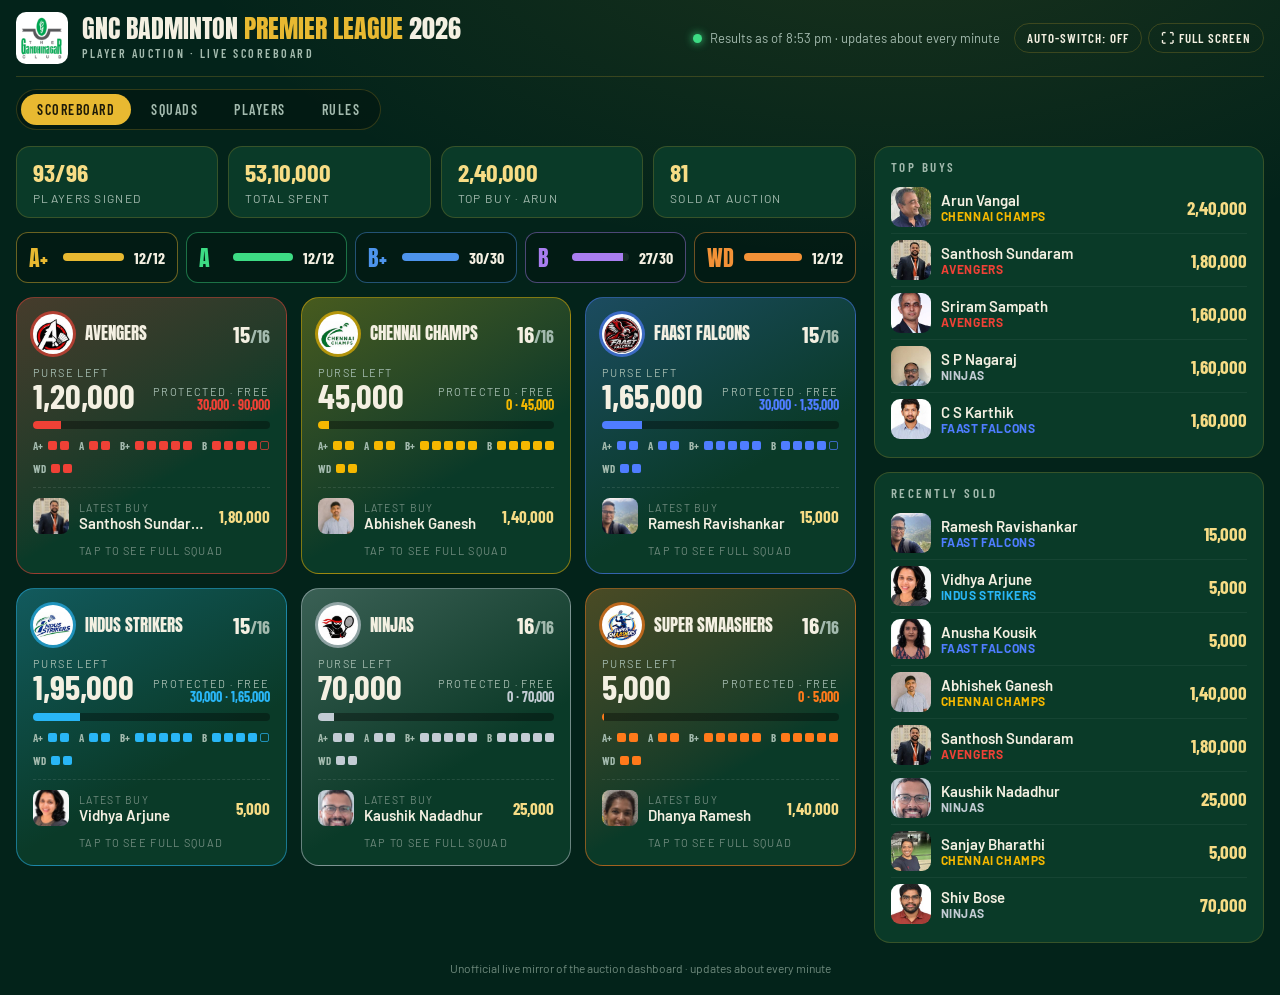
==== commit 35853fad: "Update results" ====
--- a/index.html
+++ b/index.html
@@ -115,10 +115,10 @@
 @media (max-width:640px){.tvb{width:100%}.tvb button{flex:1}}
 </style></head><body>
 <header><img class="club" src="img/club.png" alt=""><div><h1>GNC Badminton <span>Premier League</span> 2026</h1><p>Player auction · live scoreboard</p></div>
-<div class="upd"><i></i><span id="asof">Results as of 8:50 pm · updates about every minute</span></div><div class="tvb"><button id="bAuto" type="button" title="Switch between Scoreboard and Squads every minute">Auto-switch: off</button><button id="bFs" type="button">⛶ Full screen</button></div></header>
+<div class="upd"><i></i><span id="asof">Results as of 8:53 pm · updates about every minute</span></div><div class="tvb"><button id="bAuto" type="button" title="Switch between Scoreboard and Squads every minute">Auto-switch: off</button><button id="bFs" type="button">⛶ Full screen</button></div></header>
 <nav class="tabs"><a href="#scoreboard" data-t="scoreboard">Scoreboard</a><a href="#squads" data-t="squads">Squads</a><a href="#players" data-t="players">Players</a><a href="#rules" data-t="rules">Rules</a></nav>
-<main id="v-scoreboard" class="view"><div class="L"><div class="kp"><div><b>91/96</b><span>Players signed</span></div><div><b>52,90,000</b><span>Total spent</span></div><div><b>2,40,000</b><span>Top buy · Arun</span></div><div><b>79</b><span>Sold at auction</span></div></div>
-<div class="cats"><div class="c" style="--q:#e8b931"><b>A+</b><i><u style="width:100%"></u></i><em>12/12</em></div><div class="c" style="--q:#3ddc84"><b>A</b><i><u style="width:100%"></u></i><em>12/12</em></div><div class="c" style="--q:#4d94ec"><b>B+</b><i><u style="width:100%"></u></i><em>30/30</em></div><div class="c" style="--q:#a97ef0"><b>B</b><i><u style="width:87%"></u></i><em>26/30</em></div><div class="c" style="--q:#f39237"><b>WD</b><i><u style="width:92%"></u></i><em>11/12</em></div></div><div class="teams"><details class="t" style="--tc:#ef4136"><summary><div class="th"><img class="lg" src="img/l0.png" alt=""><b>Avengers</b><em><i>15</i>/16</em></div>
+<main id="v-scoreboard" class="view"><div class="L"><div class="kp"><div><b>93/96</b><span>Players signed</span></div><div><b>53,10,000</b><span>Total spent</span></div><div><b>2,40,000</b><span>Top buy · Arun</span></div><div><b>81</b><span>Sold at auction</span></div></div>
+<div class="cats"><div class="c" style="--q:#e8b931"><b>A+</b><i><u style="width:100%"></u></i><em>12/12</em></div><div class="c" style="--q:#3ddc84"><b>A</b><i><u style="width:100%"></u></i><em>12/12</em></div><div class="c" style="--q:#4d94ec"><b>B+</b><i><u style="width:100%"></u></i><em>30/30</em></div><div class="c" style="--q:#a97ef0"><b>B</b><i><u style="width:90%"></u></i><em>27/30</em></div><div class="c" style="--q:#f39237"><b>WD</b><i><u style="width:100%"></u></i><em>12/12</em></div></div><div class="teams"><details class="t" style="--tc:#ef4136"><summary><div class="th"><img class="lg" src="img/l0.png" alt=""><b>Avengers</b><em><i>15</i>/16</em></div>
 <div class="mn"><div><span>Purse left</span><b>1,20,000</b></div><div class="r"><span>Protected · Free</span><b class="s">30,000 · 90,000</b></div></div>
 <div class="bar"><u style="width:12%"></u></div><div class="pips"><span class="pg"><em>A+</em><i class="on"></i><i class="on"></i></span><span class="pg"><em>A</em><i class="on"></i><i class="on"></i></span><span class="pg"><em>B+</em><i class="on"></i><i class="on"></i><i class="on"></i><i class="on"></i><i class="on"></i></span><span class="pg"><em>B</em><i class="on"></i><i class="on"></i><i class="on"></i><i class="on"></i><i class=""></i></span><span class="pg"><em>WD</em><i class="on"></i><i class="on"></i></span></div>
 <div class="lb"><img class="" src="img/p83.jpg" alt="" loading="lazy"><div><small>Latest buy</small><b>Santhosh Sundaram</b></div><span>1,80,000</span></div>
@@ -126,15 +126,15 @@
 <div class="mn"><div><span>Purse left</span><b>45,000</b></div><div class="r"><span>Protected · Free</span><b class="s">0 · 45,000</b></div></div>
 <div class="bar"><u style="width:5%"></u></div><div class="pips"><span class="pg"><em>A+</em><i class="on"></i><i class="on"></i></span><span class="pg"><em>A</em><i class="on"></i><i class="on"></i></span><span class="pg"><em>B+</em><i class="on"></i><i class="on"></i><i class="on"></i><i class="on"></i><i class="on"></i></span><span class="pg"><em>B</em><i class="on"></i><i class="on"></i><i class="on"></i><i class="on"></i><i class="on"></i></span><span class="pg"><em>WD</em><i class="on"></i><i class="on"></i></span></div>
 <div class="lb"><img class="" src="img/p56.jpg" alt="" loading="lazy"><div><small>Latest buy</small><b>Abhishek Ganesh</b></div><span>1,40,000</span></div>
-<div class="more">Tap to see full squad</div></summary><div class="roster"><div class="rc" style="--q:#e8b931">A+</div><div class="rp"><img class="" src="img/p6.jpg" alt="" loading="lazy"><b>Goutham</b><span>Strategist</span></div><div class="rp"><img class="" src="img/p3.jpg" alt="" loading="lazy"><b>Cheenu</b><span>60,000</span></div><div class="rc" style="--q:#3ddc84">A</div><div class="rp"><img class="" src="img/p15.jpg" alt="" loading="lazy"><b>Arun Vangal</b><span>2,40,000</span></div><div class="rp"><img class="" src="img/p14.jpg" alt="" loading="lazy"><b>Antara Ramkumar</b><span>5,000</span></div><div class="rc" style="--q:#4d94ec">B+</div><div class="rp"><img class="" src="img/p51.jpg" alt="" loading="lazy"><b>Umapathy</b><span>Owner</span></div><div class="rp"><img class="" src="img/p37.jpg" alt="" loading="lazy"><b>Pranav Sabherwal</b><span>1,40,000</span></div><div class="rp"><img class="" src="img/p46.jpg" alt="" loading="lazy"><b>Shruthi S</b><span>60,000</span></div><div class="rp"><img class="" src="img/p50.jpg" alt="" loading="lazy"><b>Sudarsan Ranganathan</b><span>20,000</span></div><div class="rp"><img class="" src="img/p34.jpg" alt="" loading="lazy"><b>Nandakumar Dhruvan</b><span>20,000</span></div><div class="rc" style="--q:#a97ef0">B</div><div class="rp"><img class="" src="img/p56.jpg" alt="" loading="lazy"><b>Abhishek Ganesh</b><span>1,40,000</span></div><div class="rp"><img class="" src="img/p95.jpg" alt="" loading="lazy"><b>Venu Srinivasan</b><span>90,000</span></div><div class="rp"><img class="" src="img/p89.jpg" alt="" loading="lazy"><b>Srihari</b><span>45,000</span></div><div class="rp"><img class="" src="img/p87.jpg" alt="" loading="lazy"><b>Shiva</b><span>30,000</span></div><div class="rp"><img class="" src="img/p82.jpg" alt="" loading="lazy"><b>Sanjay Bharathi</b><span>5,000</span></div><div class="rc" style="--q:#f39237">WD</div><div class="rp"><img class="" src="img/p100.jpg" alt="" loading="lazy"><b>Anusha</b><span>80,000</span></div><div class="rp"><img class="" src="img/p105.jpg" alt="" loading="lazy"><b>Neha Dhruvan</b><span>5,000</span></div></div></details><details class="t" style="--tc:#4f7dff"><summary><div class="th"><img class="lg" src="img/l5.png" alt=""><b>Faast Falcons</b><em><i>14</i>/16</em></div>
-<div class="mn"><div><span>Purse left</span><b>1,80,000</b></div><div class="r"><span>Protected · Free</span><b class="s">60,000 · 1,20,000</b></div></div>
-<div class="bar"><u style="width:18%"></u></div><div class="pips"><span class="pg"><em>A+</em><i class="on"></i><i class="on"></i></span><span class="pg"><em>A</em><i class="on"></i><i class="on"></i></span><span class="pg"><em>B+</em><i class="on"></i><i class="on"></i><i class="on"></i><i class="on"></i><i class="on"></i></span><span class="pg"><em>B</em><i class="on"></i><i class="on"></i><i class="on"></i><i class=""></i><i class=""></i></span><span class="pg"><em>WD</em><i class="on"></i><i class="on"></i></span></div>
-<div class="lb"><img class="" src="img/p101.jpg" alt="" loading="lazy"><div><small>Latest buy</small><b>Anusha Kousik</b></div><span>5,000</span></div>
-<div class="more">Tap to see full squad</div></summary><div class="roster"><div class="rc" style="--q:#e8b931">A+</div><div class="rp"><img class="" src="img/p12.jpg" alt="" loading="lazy"><b>Shyam Dhruvan</b><span>70,000</span></div><div class="rp"><img class="" src="img/p11.jpg" alt="" loading="lazy"><b>Sandeep Srinivasan</b><span>70,000</span></div><div class="rc" style="--q:#3ddc84">A</div><div class="rp"><img class="" src="img/p16.jpg" alt="" loading="lazy"><b>K Balaji</b><span>Strategist</span></div><div class="rp"><img class="" src="img/p22.jpg" alt="" loading="lazy"><b>Shruti Bohra</b><span>70,000</span></div><div class="rc" style="--q:#4d94ec">B+</div><div class="rp"><img class="" src="img/p27.jpg" alt="" loading="lazy"><b>C S Karthik</b><span>1,60,000</span></div><div class="rp"><img class="" src="img/p32.jpg" alt="" loading="lazy"><b>Lokanathan M S</b><span>1,20,000</span></div><div class="rp"><img class="" src="img/p41.jpg" alt="" loading="lazy"><b>Ranjith Bohra</b><span>1,00,000</span></div><div class="rp"><img class="" src="img/p42.jpg" alt="" loading="lazy"><b>Rashmee Gopalan</b><span>90,000</span></div><div class="rp"><img class="" src="img/p43.jpg" alt="" loading="lazy"><b>S Sridhar</b><span>15,000</span></div><div class="rc" style="--q:#a97ef0">B</div><div class="rp"><img class="" src="img/p65.jpg" alt="" loading="lazy"><b>Bharath Cola</b><span>Owner</span></div><div class="rp"><img class="" src="img/p92.jpg" alt="" loading="lazy"><b>Uma Maheswari</b><span>50,000</span></div><div class="rp"><img class="" src="img/p76.jpg" alt="" loading="lazy"><b>Preethika</b><span>5,000</span></div><div class="rp open">Open slot</div><div class="rp open">Open slot</div><div class="rc" style="--q:#f39237">WD</div><div class="rp"><img class="" src="img/p103.jpg" alt="" loading="lazy"><b>Lekha Mithra</b><span>50,000</span></div><div class="rp"><img class="" src="img/p101.jpg" alt="" loading="lazy"><b>Anusha Kousik</b><span>5,000</span></div></div></details><details class="t" style="--tc:#29b6f6"><summary><div class="th"><img class="lg" src="img/l2.png" alt=""><b>Indus Strikers</b><em><i>14</i>/16</em></div>
-<div class="mn"><div><span>Purse left</span><b>2,00,000</b></div><div class="r"><span>Protected · Free</span><b class="s">60,000 · 1,40,000</b></div></div>
-<div class="bar"><u style="width:20%"></u></div><div class="pips"><span class="pg"><em>A+</em><i class="on"></i><i class="on"></i></span><span class="pg"><em>A</em><i class="on"></i><i class="on"></i></span><span class="pg"><em>B+</em><i class="on"></i><i class="on"></i><i class="on"></i><i class="on"></i><i class="on"></i></span><span class="pg"><em>B</em><i class="on"></i><i class="on"></i><i class="on"></i><i class="on"></i><i class=""></i></span><span class="pg"><em>WD</em><i class="on"></i><i class=""></i></span></div>
-<div class="lb"><img class="" src="img/p48.jpg" alt="" loading="lazy"><div><small>Latest buy</small><b>Srikanth</b></div><span>1,40,000</span></div>
-<div class="more">Tap to see full squad</div></summary><div class="roster"><div class="rc" style="--q:#e8b931">A+</div><div class="rp"><img class="" src="img/p10.jpg" alt="" loading="lazy"><b>Rohit Krishnan</b><span>Owner</span></div><div class="rp"><img class="" src="img/p7.jpg" alt="" loading="lazy"><b>Jayanth</b><span>1,20,000</span></div><div class="rc" style="--q:#3ddc84">A</div><div class="rp"><img class="" src="img/p24.jpg" alt="" loading="lazy"><b>Vijay Krishnan</b><span>Strategist</span></div><div class="rp"><img class="" src="img/p23.jpg" alt="" loading="lazy"><b>Varun Arjune</b><span>70,000</span></div><div class="rc" style="--q:#4d94ec">B+</div><div class="rp"><img class="" src="img/p48.jpg" alt="" loading="lazy"><b>Srikanth</b><span>1,40,000</span></div><div class="rp"><img class="" src="img/p25.jpg" alt="" loading="lazy"><b>Abbishek V Bharadwaj</b><span>1,00,000</span></div><div class="rp"><img class="" src="img/p30.jpg" alt="" loading="lazy"><b>Karthick Chacha</b><span>80,000</span></div><div class="rp"><img class="" src="img/p38.jpg" alt="" loading="lazy"><b>Radhakrishnan Sreenivasan (RK)</b><span>70,000</span></div><div class="rp"><img class="" src="img/p40.jpg" alt="" loading="lazy"><b>Ramarao Y</b><span>45,000</span></div><div class="rc" style="--q:#a97ef0">B</div><div class="rp"><img class="" src="img/p94.jpg" alt="" loading="lazy"><b>Varun Shanmugam</b><span>40,000</span></div><div class="rp"><img class="" src="img/p62.jpg" alt="" loading="lazy"><b>Arjune Santhanam</b><span>30,000</span></div><div class="rp"><img class="" src="img/p93.jpg" alt="" loading="lazy"><b>V. Yathin Mitran</b><span>5,000</span></div><div class="rp"><img class="" src="img/p97.jpg" alt="" loading="lazy"><b>Vishnu Raman</b><span>5,000</span></div><div class="rp open">Open slot</div><div class="rc" style="--q:#f39237">WD</div><div class="rp"><img class="" src="img/p102.jpg" alt="" loading="lazy"><b>Darshana</b><span>80,000</span></div><div class="rp open">Open slot</div></div></details><details class="t" style="--tc:#c3ccd4"><summary><div class="th"><img class="lg" src="img/l3.png" alt=""><b>Ninjas</b><em><i>16</i>/16</em></div>
+<div class="more">Tap to see full squad</div></summary><div class="roster"><div class="rc" style="--q:#e8b931">A+</div><div class="rp"><img class="" src="img/p6.jpg" alt="" loading="lazy"><b>Goutham</b><span>Strategist</span></div><div class="rp"><img class="" src="img/p3.jpg" alt="" loading="lazy"><b>Cheenu</b><span>60,000</span></div><div class="rc" style="--q:#3ddc84">A</div><div class="rp"><img class="" src="img/p15.jpg" alt="" loading="lazy"><b>Arun Vangal</b><span>2,40,000</span></div><div class="rp"><img class="" src="img/p14.jpg" alt="" loading="lazy"><b>Antara Ramkumar</b><span>5,000</span></div><div class="rc" style="--q:#4d94ec">B+</div><div class="rp"><img class="" src="img/p51.jpg" alt="" loading="lazy"><b>Umapathy</b><span>Owner</span></div><div class="rp"><img class="" src="img/p37.jpg" alt="" loading="lazy"><b>Pranav Sabherwal</b><span>1,40,000</span></div><div class="rp"><img class="" src="img/p46.jpg" alt="" loading="lazy"><b>Shruthi S</b><span>60,000</span></div><div class="rp"><img class="" src="img/p50.jpg" alt="" loading="lazy"><b>Sudarsan Ranganathan</b><span>20,000</span></div><div class="rp"><img class="" src="img/p34.jpg" alt="" loading="lazy"><b>Nandakumar Dhruvan</b><span>20,000</span></div><div class="rc" style="--q:#a97ef0">B</div><div class="rp"><img class="" src="img/p56.jpg" alt="" loading="lazy"><b>Abhishek Ganesh</b><span>1,40,000</span></div><div class="rp"><img class="" src="img/p95.jpg" alt="" loading="lazy"><b>Venu Srinivasan</b><span>90,000</span></div><div class="rp"><img class="" src="img/p89.jpg" alt="" loading="lazy"><b>Srihari</b><span>45,000</span></div><div class="rp"><img class="" src="img/p87.jpg" alt="" loading="lazy"><b>Shiva</b><span>30,000</span></div><div class="rp"><img class="" src="img/p82.jpg" alt="" loading="lazy"><b>Sanjay Bharathi</b><span>5,000</span></div><div class="rc" style="--q:#f39237">WD</div><div class="rp"><img class="" src="img/p100.jpg" alt="" loading="lazy"><b>Anusha</b><span>80,000</span></div><div class="rp"><img class="" src="img/p105.jpg" alt="" loading="lazy"><b>Neha Dhruvan</b><span>5,000</span></div></div></details><details class="t" style="--tc:#4f7dff"><summary><div class="th"><img class="lg" src="img/l5.png" alt=""><b>Faast Falcons</b><em><i>15</i>/16</em></div>
+<div class="mn"><div><span>Purse left</span><b>1,65,000</b></div><div class="r"><span>Protected · Free</span><b class="s">30,000 · 1,35,000</b></div></div>
+<div class="bar"><u style="width:17%"></u></div><div class="pips"><span class="pg"><em>A+</em><i class="on"></i><i class="on"></i></span><span class="pg"><em>A</em><i class="on"></i><i class="on"></i></span><span class="pg"><em>B+</em><i class="on"></i><i class="on"></i><i class="on"></i><i class="on"></i><i class="on"></i></span><span class="pg"><em>B</em><i class="on"></i><i class="on"></i><i class="on"></i><i class="on"></i><i class=""></i></span><span class="pg"><em>WD</em><i class="on"></i><i class="on"></i></span></div>
+<div class="lb"><img class="" src="img/p79.jpg" alt="" loading="lazy"><div><small>Latest buy</small><b>Ramesh Ravishankar</b></div><span>15,000</span></div>
+<div class="more">Tap to see full squad</div></summary><div class="roster"><div class="rc" style="--q:#e8b931">A+</div><div class="rp"><img class="" src="img/p12.jpg" alt="" loading="lazy"><b>Shyam Dhruvan</b><span>70,000</span></div><div class="rp"><img class="" src="img/p11.jpg" alt="" loading="lazy"><b>Sandeep Srinivasan</b><span>70,000</span></div><div class="rc" style="--q:#3ddc84">A</div><div class="rp"><img class="" src="img/p16.jpg" alt="" loading="lazy"><b>K Balaji</b><span>Strategist</span></div><div class="rp"><img class="" src="img/p22.jpg" alt="" loading="lazy"><b>Shruti Bohra</b><span>70,000</span></div><div class="rc" style="--q:#4d94ec">B+</div><div class="rp"><img class="" src="img/p27.jpg" alt="" loading="lazy"><b>C S Karthik</b><span>1,60,000</span></div><div class="rp"><img class="" src="img/p32.jpg" alt="" loading="lazy"><b>Lokanathan M S</b><span>1,20,000</span></div><div class="rp"><img class="" src="img/p41.jpg" alt="" loading="lazy"><b>Ranjith Bohra</b><span>1,00,000</span></div><div class="rp"><img class="" src="img/p42.jpg" alt="" loading="lazy"><b>Rashmee Gopalan</b><span>90,000</span></div><div class="rp"><img class="" src="img/p43.jpg" alt="" loading="lazy"><b>S Sridhar</b><span>15,000</span></div><div class="rc" style="--q:#a97ef0">B</div><div class="rp"><img class="" src="img/p65.jpg" alt="" loading="lazy"><b>Bharath Cola</b><span>Owner</span></div><div class="rp"><img class="" src="img/p92.jpg" alt="" loading="lazy"><b>Uma Maheswari</b><span>50,000</span></div><div class="rp"><img class="" src="img/p79.jpg" alt="" loading="lazy"><b>Ramesh Ravishankar</b><span>15,000</span></div><div class="rp"><img class="" src="img/p76.jpg" alt="" loading="lazy"><b>Preethika</b><span>5,000</span></div><div class="rp open">Open slot</div><div class="rc" style="--q:#f39237">WD</div><div class="rp"><img class="" src="img/p103.jpg" alt="" loading="lazy"><b>Lekha Mithra</b><span>50,000</span></div><div class="rp"><img class="" src="img/p101.jpg" alt="" loading="lazy"><b>Anusha Kousik</b><span>5,000</span></div></div></details><details class="t" style="--tc:#29b6f6"><summary><div class="th"><img class="lg" src="img/l2.png" alt=""><b>Indus Strikers</b><em><i>15</i>/16</em></div>
+<div class="mn"><div><span>Purse left</span><b>1,95,000</b></div><div class="r"><span>Protected · Free</span><b class="s">30,000 · 1,65,000</b></div></div>
+<div class="bar"><u style="width:20%"></u></div><div class="pips"><span class="pg"><em>A+</em><i class="on"></i><i class="on"></i></span><span class="pg"><em>A</em><i class="on"></i><i class="on"></i></span><span class="pg"><em>B+</em><i class="on"></i><i class="on"></i><i class="on"></i><i class="on"></i><i class="on"></i></span><span class="pg"><em>B</em><i class="on"></i><i class="on"></i><i class="on"></i><i class="on"></i><i class=""></i></span><span class="pg"><em>WD</em><i class="on"></i><i class="on"></i></span></div>
+<div class="lb"><img class="" src="img/p111.jpg" alt="" loading="lazy"><div><small>Latest buy</small><b>Vidhya Arjune</b></div><span>5,000</span></div>
+<div class="more">Tap to see full squad</div></summary><div class="roster"><div class="rc" style="--q:#e8b931">A+</div><div class="rp"><img class="" src="img/p10.jpg" alt="" loading="lazy"><b>Rohit Krishnan</b><span>Owner</span></div><div class="rp"><img class="" src="img/p7.jpg" alt="" loading="lazy"><b>Jayanth</b><span>1,20,000</span></div><div class="rc" style="--q:#3ddc84">A</div><div class="rp"><img class="" src="img/p24.jpg" alt="" loading="lazy"><b>Vijay Krishnan</b><span>Strategist</span></div><div class="rp"><img class="" src="img/p23.jpg" alt="" loading="lazy"><b>Varun Arjune</b><span>70,000</span></div><div class="rc" style="--q:#4d94ec">B+</div><div class="rp"><img class="" src="img/p48.jpg" alt="" loading="lazy"><b>Srikanth</b><span>1,40,000</span></div><div class="rp"><img class="" src="img/p25.jpg" alt="" loading="lazy"><b>Abbishek V Bharadwaj</b><span>1,00,000</span></div><div class="rp"><img class="" src="img/p30.jpg" alt="" loading="lazy"><b>Karthick Chacha</b><span>80,000</span></div><div class="rp"><img class="" src="img/p38.jpg" alt="" loading="lazy"><b>Radhakrishnan Sreenivasan (RK)</b><span>70,000</span></div><div class="rp"><img class="" src="img/p40.jpg" alt="" loading="lazy"><b>Ramarao Y</b><span>45,000</span></div><div class="rc" style="--q:#a97ef0">B</div><div class="rp"><img class="" src="img/p94.jpg" alt="" loading="lazy"><b>Varun Shanmugam</b><span>40,000</span></div><div class="rp"><img class="" src="img/p62.jpg" alt="" loading="lazy"><b>Arjune Santhanam</b><span>30,000</span></div><div class="rp"><img class="" src="img/p93.jpg" alt="" loading="lazy"><b>V. Yathin Mitran</b><span>5,000</span></div><div class="rp"><img class="" src="img/p97.jpg" alt="" loading="lazy"><b>Vishnu Raman</b><span>5,000</span></div><div class="rp open">Open slot</div><div class="rc" style="--q:#f39237">WD</div><div class="rp"><img class="" src="img/p102.jpg" alt="" loading="lazy"><b>Darshana</b><span>80,000</span></div><div class="rp"><img class="" src="img/p111.jpg" alt="" loading="lazy"><b>Vidhya Arjune</b><span>5,000</span></div></div></details><details class="t" style="--tc:#c3ccd4"><summary><div class="th"><img class="lg" src="img/l3.png" alt=""><b>Ninjas</b><em><i>16</i>/16</em></div>
 <div class="mn"><div><span>Purse left</span><b>70,000</b></div><div class="r"><span>Protected · Free</span><b class="s">0 · 70,000</b></div></div>
 <div class="bar"><u style="width:7%"></u></div><div class="pips"><span class="pg"><em>A+</em><i class="on"></i><i class="on"></i></span><span class="pg"><em>A</em><i class="on"></i><i class="on"></i></span><span class="pg"><em>B+</em><i class="on"></i><i class="on"></i><i class="on"></i><i class="on"></i><i class="on"></i></span><span class="pg"><em>B</em><i class="on"></i><i class="on"></i><i class="on"></i><i class="on"></i><i class="on"></i></span><span class="pg"><em>WD</em><i class="on"></i><i class="on"></i></span></div>
 <div class="lb"><img class="" src="img/p70.jpg" alt="" loading="lazy"><div><small>Latest buy</small><b>Kaushik Nadadhur</b></div><span>25,000</span></div>
@@ -143,13 +143,13 @@
 <div class="bar"><u style="width:1%"></u></div><div class="pips"><span class="pg"><em>A+</em><i class="on"></i><i class="on"></i></span><span class="pg"><em>A</em><i class="on"></i><i class="on"></i></span><span class="pg"><em>B+</em><i class="on"></i><i class="on"></i><i class="on"></i><i class="on"></i><i class="on"></i></span><span class="pg"><em>B</em><i class="on"></i><i class="on"></i><i class="on"></i><i class="on"></i><i class="on"></i></span><span class="pg"><em>WD</em><i class="on"></i><i class="on"></i></span></div>
 <div class="lb"><img class="" src="img/p28.jpg" alt="" loading="lazy"><div><small>Latest buy</small><b>Dhanya Ramesh</b></div><span>1,40,000</span></div>
 <div class="more">Tap to see full squad</div></summary><div class="roster"><div class="rc" style="--q:#e8b931">A+</div><div class="rp"><img class="" src="img/p2.jpg" alt="" loading="lazy"><b>Adarsh Nagaraj</b><span>Strategist</span></div><div class="rp"><img class="" src="img/p4.jpg" alt="" loading="lazy"><b>Chirrag Sheth</b><span>1,20,000</span></div><div class="rc" style="--q:#3ddc84">A</div><div class="rp"><img class="" src="img/p17.jpg" alt="" loading="lazy"><b>Munna</b><span>1,20,000</span></div><div class="rp"><img class="" src="img/p21.jpg" alt="" loading="lazy"><b>Satish Balasubramanian</b><span>45,000</span></div><div class="rc" style="--q:#4d94ec">B+</div><div class="rp"><img class="" src="img/p28.jpg" alt="" loading="lazy"><b>Dhanya Ramesh</b><span>1,40,000</span></div><div class="rp"><img class="" src="img/p33.jpg" alt="" loading="lazy"><b>Manish Sasikanth</b><span>70,000</span></div><div class="rp"><img class="" src="img/p52.jpg" alt="" loading="lazy"><b>Umasangar</b><span>50,000</span></div><div class="rp"><img class="" src="img/p36.jpg" alt="" loading="lazy"><b>Prakash Dakshinamurthy</b><span>45,000</span></div><div class="rp"><img class="" src="img/p31.jpg" alt="" loading="lazy"><b>Lavanya Iyer</b><span>45,000</span></div><div class="rc" style="--q:#a97ef0">B</div><div class="rp"><img class="" src="img/p58.jpg" alt="" loading="lazy"><b>Andy</b><span>Owner</span></div><div class="rp"><img class="" src="img/p90.jpg" alt="" loading="lazy"><b>Sriram</b><span>1,20,000</span></div><div class="rp"><img class="" src="img/p72.jpg" alt="" loading="lazy"><b>Mahesh D</b><span>1,00,000</span></div><div class="rp"><img class="" src="img/p78.jpg" alt="" loading="lazy"><b>Ram</b><span>5,000</span></div><div class="rp"><img class="" src="img/p74.jpg" alt="" loading="lazy"><b>Pooja Aadith</b><span>5,000</span></div><div class="rc" style="--q:#f39237">WD</div><div class="rp"><img class="" src="img/p109.jpg" alt="" loading="lazy"><b>Reema Sundaram</b><span>70,000</span></div><div class="rp"><img class="" src="img/p108.jpg" alt="" loading="lazy"><b>Priya Subramanian</b><span>45,000</span></div></div></details></div></div>
-<div class="R"><div class="box"><h4>Top buys</h4><div class="row" style="--tc:#f5b800"><img class="" src="img/p15.jpg" alt="" loading="lazy"><div><b>Arun Vangal</b><small>Chennai Champs</small></div><span class="p">2,40,000</span></div><div class="row" style="--tc:#ef4136"><img class="" src="img/p83.jpg" alt="" loading="lazy"><div><b>Santhosh Sundaram</b><small>Avengers</small></div><span class="p">1,80,000</span></div><div class="row" style="--tc:#ef4136"><img class="" src="img/p49.jpg" alt="" loading="lazy"><div><b>Sriram Sampath</b><small>Avengers</small></div><span class="p">1,60,000</span></div><div class="row" style="--tc:#c3ccd4"><img class="" src="img/p80.jpg" alt="" loading="lazy"><div><b>S P Nagaraj</b><small>Ninjas</small></div><span class="p">1,60,000</span></div><div class="row" style="--tc:#4f7dff"><img class="" src="img/p27.jpg" alt="" loading="lazy"><div><b>C S Karthik</b><small>Faast Falcons</small></div><span class="p">1,60,000</span></div></div><div class="box"><h4>Recently sold</h4><div class="row" style="--tc:#4f7dff"><img class="" src="img/p101.jpg" alt="" loading="lazy"><div><b>Anusha Kousik</b><small>Faast Falcons</small></div><span class="p">5,000</span></div><div class="row" style="--tc:#f5b800"><img class="" src="img/p56.jpg" alt="" loading="lazy"><div><b>Abhishek Ganesh</b><small>Chennai Champs</small></div><span class="p">1,40,000</span></div><div class="row" style="--tc:#ef4136"><img class="" src="img/p83.jpg" alt="" loading="lazy"><div><b>Santhosh Sundaram</b><small>Avengers</small></div><span class="p">1,80,000</span></div><div class="row" style="--tc:#c3ccd4"><img class="" src="img/p70.jpg" alt="" loading="lazy"><div><b>Kaushik Nadadhur</b><small>Ninjas</small></div><span class="p">25,000</span></div><div class="row" style="--tc:#f5b800"><img class="" src="img/p82.jpg" alt="" loading="lazy"><div><b>Sanjay Bharathi</b><small>Chennai Champs</small></div><span class="p">5,000</span></div><div class="row" style="--tc:#c3ccd4"><img class="" src="img/p44.jpg" alt="" loading="lazy"><div><b>Shiv Bose</b><small>Ninjas</small></div><span class="p">70,000</span></div><div class="row" style="--tc:#ff7a1a"><img class="" src="img/p28.jpg" alt="" loading="lazy"><div><b>Dhanya Ramesh</b><small>Super Smaashers</small></div><span class="p">1,40,000</span></div><div class="row" style="--tc:#c3ccd4"><img class="" src="img/p35.jpg" alt="" loading="lazy"><div><b>Nikhil Iyer</b><small>Ninjas</small></div><span class="p">5,000</span></div></div></div></main>
-<section id="v-squads" class="view" hidden><div class="sqsearch"><input id="sqq" type="search" placeholder="Search a player…" autocomplete="off"><span id="sqn"></span></div><div class="sqs"><div class="sq" style="--tc:#ef4136"><div class="th"><img class="lg" src="img/l0.png" alt=""><b>Avengers</b><em><i>15</i>/16</em></div><div class="sqm"><span>Purse left <b>1,20,000</b></span><span>Spent <b>8,65,000</b></span></div><div class="rc" style="--q:#e8b931">A+ <em>2/2</em></div><div class="rp"><img class="" src="img/p8.jpg" alt="" loading="lazy"><b>Nirav Hariharan</b><span>1,00,000</span></div><div class="rp"><img class="" src="img/p9.jpg" alt="" loading="lazy"><b>Rajarajan K</b><span>60,000</span></div><div class="rc" style="--q:#3ddc84">A <em>2/2</em></div><div class="rp"><img class="" src="img/p13.jpg" alt="" loading="lazy"><b>Abhinav Mathew</b><span>Owner</span></div><div class="rp"><img class="" src="img/p20.jpg" alt="" loading="lazy"><b>Priya Ananthanarayanan</b><span>1,20,000</span></div><div class="rc" style="--q:#4d94ec">B+ <em>5/5</em></div><div class="rp"><img class="" src="img/p53.jpg" alt="" loading="lazy"><b>Vignesh</b><span>Strategist</span></div><div class="rp"><img class="" src="img/p49.jpg" alt="" loading="lazy"><b>Sriram Sampath</b><span>1,60,000</span></div><div class="rp"><img class="" src="img/p26.jpg" alt="" loading="lazy"><b>Ashwath Mahadev Subramanian</b><span>1,00,000</span></div><div class="rp"><img class="" src="img/p45.jpg" alt="" loading="lazy"><b>Shivaram</b><span>60,000</span></div><div class="rp"><img class="" src="img/p39.jpg" alt="" loading="lazy"><b>Raghavendran</b><span>5,000</span></div><div class="rc" style="--q:#a97ef0">B <em>4/5</em></div><div class="rp"><img class="" src="img/p83.jpg" alt="" loading="lazy"><b>Santhosh Sundaram</b><span>1,80,000</span></div><div class="rp"><img class="" src="img/p63.jpg" alt="" loading="lazy"><b>Aryan Varad Vangal</b><span>45,000</span></div><div class="rp"><img class="" src="img/p71.jpg" alt="" loading="lazy"><b>Lakshminarayanan K</b><span>10,000</span></div><div class="rp"><img class="" src="img/p55.jpg" alt="" loading="lazy"><b>A Chandrasekharan</b><span>5,000</span></div><div class="rp open">Open slot</div><div class="rc" style="--q:#f39237">WD <em>2/2</em></div><div class="rp"><img class="" src="img/p107.jpg" alt="" loading="lazy"><b>Patricia</b><span>15,000</span></div><div class="rp"><img class="" src="img/p112.jpg" alt="" loading="lazy"><b>Zoya Maryam</b><span>5,000</span></div></div><div class="sq" style="--tc:#f5b800"><div class="th"><img class="lg" src="img/l1.png" alt=""><b>Chennai Champs</b><em><i>16</i>/16</em></div><div class="sqm"><span>Purse left <b>45,000</b></span><span>Spent <b>9,40,000</b></span></div><div class="rc" style="--q:#e8b931">A+ <em>2/2</em></div><div class="rp"><img class="" src="img/p6.jpg" alt="" loading="lazy"><b>Goutham</b><span>Strategist</span></div><div class="rp"><img class="" src="img/p3.jpg" alt="" loading="lazy"><b>Cheenu</b><span>60,000</span></div><div class="rc" style="--q:#3ddc84">A <em>2/2</em></div><div class="rp"><img class="" src="img/p15.jpg" alt="" loading="lazy"><b>Arun Vangal</b><span>2,40,000</span></div><div class="rp"><img class="" src="img/p14.jpg" alt="" loading="lazy"><b>Antara Ramkumar</b><span>5,000</span></div><div class="rc" style="--q:#4d94ec">B+ <em>5/5</em></div><div class="rp"><img class="" src="img/p51.jpg" alt="" loading="lazy"><b>Umapathy</b><span>Owner</span></div><div class="rp"><img class="" src="img/p37.jpg" alt="" loading="lazy"><b>Pranav Sabherwal</b><span>1,40,000</span></div><div class="rp"><img class="" src="img/p46.jpg" alt="" loading="lazy"><b>Shruthi S</b><span>60,000</span></div><div class="rp"><img class="" src="img/p50.jpg" alt="" loading="lazy"><b>Sudarsan Ranganathan</b><span>20,000</span></div><div class="rp"><img class="" src="img/p34.jpg" alt="" loading="lazy"><b>Nandakumar Dhruvan</b><span>20,000</span></div><div class="rc" style="--q:#a97ef0">B <em>5/5</em></div><div class="rp"><img class="" src="img/p56.jpg" alt="" loading="lazy"><b>Abhishek Ganesh</b><span>1,40,000</span></div><div class="rp"><img class="" src="img/p95.jpg" alt="" loading="lazy"><b>Venu Srinivasan</b><span>90,000</span></div><div class="rp"><img class="" src="img/p89.jpg" alt="" loading="lazy"><b>Srihari</b><span>45,000</span></div><div class="rp"><img class="" src="img/p87.jpg" alt="" loading="lazy"><b>Shiva</b><span>30,000</span></div><div class="rp"><img class="" src="img/p82.jpg" alt="" loading="lazy"><b>Sanjay Bharathi</b><span>5,000</span></div><div class="rc" style="--q:#f39237">WD <em>2/2</em></div><div class="rp"><img class="" src="img/p100.jpg" alt="" loading="lazy"><b>Anusha</b><span>80,000</span></div><div class="rp"><img class="" src="img/p105.jpg" alt="" loading="lazy"><b>Neha Dhruvan</b><span>5,000</span></div></div><div class="sq" style="--tc:#4f7dff"><div class="th"><img class="lg" src="img/l5.png" alt=""><b>Faast Falcons</b><em><i>14</i>/16</em></div><div class="sqm"><span>Purse left <b>1,80,000</b></span><span>Spent <b>8,05,000</b></span></div><div class="rc" style="--q:#e8b931">A+ <em>2/2</em></div><div class="rp"><img class="" src="img/p12.jpg" alt="" loading="lazy"><b>Shyam Dhruvan</b><span>70,000</span></div><div class="rp"><img class="" src="img/p11.jpg" alt="" loading="lazy"><b>Sandeep Srinivasan</b><span>70,000</span></div><div class="rc" style="--q:#3ddc84">A <em>2/2</em></div><div class="rp"><img class="" src="img/p16.jpg" alt="" loading="lazy"><b>K Balaji</b><span>Strategist</span></div><div class="rp"><img class="" src="img/p22.jpg" alt="" loading="lazy"><b>Shruti Bohra</b><span>70,000</span></div><div class="rc" style="--q:#4d94ec">B+ <em>5/5</em></div><div class="rp"><img class="" src="img/p27.jpg" alt="" loading="lazy"><b>C S Karthik</b><span>1,60,000</span></div><div class="rp"><img class="" src="img/p32.jpg" alt="" loading="lazy"><b>Lokanathan M S</b><span>1,20,000</span></div><div class="rp"><img class="" src="img/p41.jpg" alt="" loading="lazy"><b>Ranjith Bohra</b><span>1,00,000</span></div><div class="rp"><img class="" src="img/p42.jpg" alt="" loading="lazy"><b>Rashmee Gopalan</b><span>90,000</span></div><div class="rp"><img class="" src="img/p43.jpg" alt="" loading="lazy"><b>S Sridhar</b><span>15,000</span></div><div class="rc" style="--q:#a97ef0">B <em>3/5</em></div><div class="rp"><img class="" src="img/p65.jpg" alt="" loading="lazy"><b>Bharath Cola</b><span>Owner</span></div><div class="rp"><img class="" src="img/p92.jpg" alt="" loading="lazy"><b>Uma Maheswari</b><span>50,000</span></div><div class="rp"><img class="" src="img/p76.jpg" alt="" loading="lazy"><b>Preethika</b><span>5,000</span></div><div class="rp open">Open slot</div><div class="rp open">Open slot</div><div class="rc" style="--q:#f39237">WD <em>2/2</em></div><div class="rp"><img class="" src="img/p103.jpg" alt="" loading="lazy"><b>Lekha Mithra</b><span>50,000</span></div><div class="rp"><img class="" src="img/p101.jpg" alt="" loading="lazy"><b>Anusha Kousik</b><span>5,000</span></div></div><div class="sq" style="--tc:#29b6f6"><div class="th"><img class="lg" src="img/l2.png" alt=""><b>Indus Strikers</b><em><i>14</i>/16</em></div><div class="sqm"><span>Purse left <b>2,00,000</b></span><span>Spent <b>7,85,000</b></span></div><div class="rc" style="--q:#e8b931">A+ <em>2/2</em></div><div class="rp"><img class="" src="img/p10.jpg" alt="" loading="lazy"><b>Rohit Krishnan</b><span>Owner</span></div><div class="rp"><img class="" src="img/p7.jpg" alt="" loading="lazy"><b>Jayanth</b><span>1,20,000</span></div><div class="rc" style="--q:#3ddc84">A <em>2/2</em></div><div class="rp"><img class="" src="img/p24.jpg" alt="" loading="lazy"><b>Vijay Krishnan</b><span>Strategist</span></div><div class="rp"><img class="" src="img/p23.jpg" alt="" loading="lazy"><b>Varun Arjune</b><span>70,000</span></div><div class="rc" style="--q:#4d94ec">B+ <em>5/5</em></div><div class="rp"><img class="" src="img/p48.jpg" alt="" loading="lazy"><b>Srikanth</b><span>1,40,000</span></div><div class="rp"><img class="" src="img/p25.jpg" alt="" loading="lazy"><b>Abbishek V Bharadwaj</b><span>1,00,000</span></div><div class="rp"><img class="" src="img/p30.jpg" alt="" loading="lazy"><b>Karthick Chacha</b><span>80,000</span></div><div class="rp"><img class="" src="img/p38.jpg" alt="" loading="lazy"><b>Radhakrishnan Sreenivasan (RK)</b><span>70,000</span></div><div class="rp"><img class="" src="img/p40.jpg" alt="" loading="lazy"><b>Ramarao Y</b><span>45,000</span></div><div class="rc" style="--q:#a97ef0">B <em>4/5</em></div><div class="rp"><img class="" src="img/p94.jpg" alt="" loading="lazy"><b>Varun Shanmugam</b><span>40,000</span></div><div class="rp"><img class="" src="img/p62.jpg" alt="" loading="lazy"><b>Arjune Santhanam</b><span>30,000</span></div><div class="rp"><img class="" src="img/p93.jpg" alt="" loading="lazy"><b>V. Yathin Mitran</b><span>5,000</span></div><div class="rp"><img class="" src="img/p97.jpg" alt="" loading="lazy"><b>Vishnu Raman</b><span>5,000</span></div><div class="rp open">Open slot</div><div class="rc" style="--q:#f39237">WD <em>1/2</em></div><div class="rp"><img class="" src="img/p102.jpg" alt="" loading="lazy"><b>Darshana</b><span>80,000</span></div><div class="rp open">Open slot</div></div><div class="sq" style="--tc:#c3ccd4"><div class="th"><img class="lg" src="img/l3.png" alt=""><b>Ninjas</b><em><i>16</i>/16</em></div><div class="sqm"><span>Purse left <b>70,000</b></span><span>Spent <b>9,15,000</b></span></div><div class="rc" style="--q:#e8b931">A+ <em>2/2</em></div><div class="rp"><img class="" src="img/p1.jpg" alt="" loading="lazy"><b>Aadith Prasad</b><span>60,000</span></div><div class="rp"><img class="" src="img/p5.jpg" alt="" loading="lazy"><b>Gourav</b><span>60,000</span></div><div class="rc" style="--q:#3ddc84">A <em>2/2</em></div><div class="rp"><img class="" src="img/p18.jpg" alt="" loading="lazy"><b>Nishant Vijayakumar</b><span>Strategist</span></div><div class="rp"><img class="" src="img/p19.jpg" alt="" loading="lazy"><b>Pravin Jayabal</b><span>70,000</span></div><div class="rc" style="--q:#4d94ec">B+ <em>5/5</em></div><div class="rp"><img class="" src="img/p47.jpg" alt="" loading="lazy"><b>Sneha Kumar</b><span>Owner</span></div><div class="rp"><img class="" src="img/p54.jpg" alt="" loading="lazy"><b>Vijay Chandramouli</b><span>1,40,000</span></div><div class="rp"><img class="" src="img/p29.jpg" alt="" loading="lazy"><b>Kaavya Sekar</b><span>1,20,000</span></div><div class="rp"><img class="" src="img/p44.jpg" alt="" loading="lazy"><b>Shiv Bose</b><span>70,000</span></div><div class="rp"><img class="" src="img/p35.jpg" alt="" loading="lazy"><b>Nikhil Iyer</b><span>5,000</span></div><div class="rc" style="--q:#a97ef0">B <em>5/5</em></div><div class="rp"><img class="" src="img/p80.jpg" alt="" loading="lazy"><b>S P Nagaraj</b><span>1,60,000</span></div><div class="rp"><img class="" src="img/p91.jpg" alt="" loading="lazy"><b>Srish</b><span>90,000</span></div><div class="rp"><img class="" src="img/p70.jpg" alt="" loading="lazy"><b>Kaushik Nadadhur</b><span>25,000</span></div><div class="rp"><img class="" src="img/p67.jpg" alt="" loading="lazy"><b>Dushyanth</b><span>5,000</span></div><div class="rp"><img class="" src="img/p77.jpg" alt="" loading="lazy"><b>R Ashwin</b><span>5,000</span></div><div class="rc" style="--q:#f39237">WD <em>2/2</em></div><div class="rp"><img class="" src="img/p106.jpg" alt="" loading="lazy"><b>Nitara Hariharan</b><span>70,000</span></div><div class="rp"><img class="" src="img/p98.jpg" alt="" loading="lazy"><b>Adithy Srinaath</b><span>35,000</span></div></div><div class="sq" style="--tc:#ff7a1a"><div class="th"><img class="lg" src="img/l4.png" alt=""><b>Super Smaashers</b><em><i>16</i>/16</em></div><div class="sqm"><span>Purse left <b>5,000</b></span><span>Spent <b>9,80,000</b></span></div><div class="rc" style="--q:#e8b931">A+ <em>2/2</em></div><div class="rp"><img class="" src="img/p2.jpg" alt="" loading="lazy"><b>Adarsh Nagaraj</b><span>Strategist</span></div><div class="rp"><img class="" src="img/p4.jpg" alt="" loading="lazy"><b>Chirrag Sheth</b><span>1,20,000</span></div><div class="rc" style="--q:#3ddc84">A <em>2/2</em></div><div class="rp"><img class="" src="img/p17.jpg" alt="" loading="lazy"><b>Munna</b><span>1,20,000</span></div><div class="rp"><img class="" src="img/p21.jpg" alt="" loading="lazy"><b>Satish Balasubramanian</b><span>45,000</span></div><div class="rc" style="--q:#4d94ec">B+ <em>5/5</em></div><div class="rp"><img class="" src="img/p28.jpg" alt="" loading="lazy"><b>Dhanya Ramesh</b><span>1,40,000</span></div><div class="rp"><img class="" src="img/p33.jpg" alt="" loading="lazy"><b>Manish Sasikanth</b><span>70,000</span></div><div class="rp"><img class="" src="img/p52.jpg" alt="" loading="lazy"><b>Umasangar</b><span>50,000</span></div><div class="rp"><img class="" src="img/p36.jpg" alt="" loading="lazy"><b>Prakash Dakshinamurthy</b><span>45,000</span></div><div class="rp"><img class="" src="img/p31.jpg" alt="" loading="lazy"><b>Lavanya Iyer</b><span>45,000</span></div><div class="rc" style="--q:#a97ef0">B <em>5/5</em></div><div class="rp"><img class="" src="img/p58.jpg" alt="" loading="lazy"><b>Andy</b><span>Owner</span></div><div class="rp"><img class="" src="img/p90.jpg" alt="" loading="lazy"><b>Sriram</b><span>1,20,000</span></div><div class="rp"><img class="" src="img/p72.jpg" alt="" loading="lazy"><b>Mahesh D</b><span>1,00,000</span></div><div class="rp"><img class="" src="img/p78.jpg" alt="" loading="lazy"><b>Ram</b><span>5,000</span></div><div class="rp"><img class="" src="img/p74.jpg" alt="" loading="lazy"><b>Pooja Aadith</b><span>5,000</span></div><div class="rc" style="--q:#f39237">WD <em>2/2</em></div><div class="rp"><img class="" src="img/p109.jpg" alt="" loading="lazy"><b>Reema Sundaram</b><span>70,000</span></div><div class="rp"><img class="" src="img/p108.jpg" alt="" loading="lazy"><b>Priya Subramanian</b><span>45,000</span></div></div></div></section>
-<section id="v-players" class="view" hidden><div class="flt"><input id="pq" type="search" placeholder="Search name or #number…" autocomplete="off"><div class="seg"><button data-f="All">All</button><button data-f="A+">A+</button><button data-f="A">A</button><button data-f="B+">B+</button><button data-f="B">B</button><button data-f="WD">WD</button></div><div class="seg"><button data-g="all">Everyone</button><button data-g="sold">Sold</button><button data-g="wait">Yet to come</button><button data-g="uns">Unsold</button><button data-g="ret">Owners & strategists</button></div></div><div class="grid"><div class="pc sold" data-c="A+" data-s="sold" data-n="aadith prasad #1" style="--tc:#c3ccd4"><div class="im"><img class="" src="img/p1.jpg" alt="" loading="lazy"><span class="no">#1</span><span class="ct" style="background:#e8b931">A+</span></div><b>Aadith Prasad</b><small>Ninjas · 60,000</small></div><div class="pc ret" data-c="A+" data-s="ret" data-n="adarsh nagaraj #2" style="--tc:#ff7a1a"><div class="im"><img class="" src="img/p2.jpg" alt="" loading="lazy"><span class="no">#2</span><span class="ct" style="background:#e8b931">A+</span></div><b>Adarsh Nagaraj</b><small>Strategist · Super Smaashers</small></div><div class="pc sold" data-c="A+" data-s="sold" data-n="cheenu #3" style="--tc:#f5b800"><div class="im"><img class="" src="img/p3.jpg" alt="" loading="lazy"><span class="no">#3</span><span class="ct" style="background:#e8b931">A+</span></div><b>Cheenu</b><small>Chennai Champs · 60,000</small></div><div class="pc sold" data-c="A+" data-s="sold" data-n="chirrag sheth #4" style="--tc:#ff7a1a"><div class="im"><img class="" src="img/p4.jpg" alt="" loading="lazy"><span class="no">#4</span><span class="ct" style="background:#e8b931">A+</span></div><b>Chirrag Sheth</b><small>Super Smaashers · 1,20,000</small></div><div class="pc sold" data-c="A+" data-s="sold" data-n="gourav #5" style="--tc:#c3ccd4"><div class="im"><img class="" src="img/p5.jpg" alt="" loading="lazy"><span class="no">#5</span><span class="ct" style="background:#e8b931">A+</span></div><b>Gourav</b><small>Ninjas · 60,000</small></div><div class="pc ret" data-c="A+" data-s="ret" data-n="goutham #6" style="--tc:#f5b800"><div class="im"><img class="" src="img/p6.jpg" alt="" loading="lazy"><span class="no">#6</span><span class="ct" style="background:#e8b931">A+</span></div><b>Goutham</b><small>Strategist · Chennai Champs</small></div><div class="pc sold" data-c="A+" data-s="sold" data-n="jayanth #7" style="--tc:#29b6f6"><div class="im"><img class="" src="img/p7.jpg" alt="" loading="lazy"><span class="no">#7</span><span class="ct" style="background:#e8b931">A+</span></div><b>Jayanth</b><small>Indus Strikers · 1,20,000</small></div><div class="pc sold" data-c="A+" data-s="sold" data-n="nirav hariharan #8" style="--tc:#ef4136"><div class="im"><img class="" src="img/p8.jpg" alt="" loading="lazy"><span class="no">#8</span><span class="ct" style="background:#e8b931">A+</span></div><b>Nirav Hariharan</b><small>Avengers · 1,00,000</small></div><div class="pc sold" data-c="A+" data-s="sold" data-n="rajarajan k #9" style="--tc:#ef4136"><div class="im"><img class="" src="img/p9.jpg" alt="" loading="lazy"><span class="no">#9</span><span class="ct" style="background:#e8b931">A+</span></div><b>Rajarajan K</b><small>Avengers · 60,000</small></div><div class="pc ret" data-c="A+" data-s="ret" data-n="rohit krishnan #10" style="--tc:#29b6f6"><div class="im"><img class="" src="img/p10.jpg" alt="" loading="lazy"><span class="no">#10</span><span class="ct" style="background:#e8b931">A+</span></div><b>Rohit Krishnan</b><small>Owner · Indus Strikers</small></div><div class="pc sold" data-c="A+" data-s="sold" data-n="sandeep srinivasan #11" style="--tc:#4f7dff"><div class="im"><img class="" src="img/p11.jpg" alt="" loading="lazy"><span class="no">#11</span><span class="ct" style="background:#e8b931">A+</span></div><b>Sandeep Srinivasan</b><small>Faast Falcons · 70,000</small></div><div class="pc sold" data-c="A+" data-s="sold" data-n="shyam dhruvan #12" style="--tc:#4f7dff"><div class="im"><img class="" src="img/p12.jpg" alt="" loading="lazy"><span class="no">#12</span><span class="ct" style="background:#e8b931">A+</span></div><b>Shyam Dhruvan</b><small>Faast Falcons · 70,000</small></div><div class="pc ret" data-c="A" data-s="ret" data-n="abhinav mathew #13" style="--tc:#ef4136"><div class="im"><img class="" src="img/p13.jpg" alt="" loading="lazy"><span class="no">#13</span><span class="ct" style="background:#3ddc84">A</span></div><b>Abhinav Mathew</b><small>Owner · Avengers</small></div><div class="pc sold" data-c="A" data-s="sold" data-n="antara ramkumar #14" style="--tc:#f5b800"><div class="im"><img class="" src="img/p14.jpg" alt="" loading="lazy"><span class="no">#14</span><span class="ct" style="background:#3ddc84">A</span></div><b>Antara Ramkumar</b><small>Chennai Champs · 5,000</small></div><div class="pc sold" data-c="A" data-s="sold" data-n="arun vangal #15" style="--tc:#f5b800"><div class="im"><img class="" src="img/p15.jpg" alt="" loading="lazy"><span class="no">#15</span><span class="ct" style="background:#3ddc84">A</span></div><b>Arun Vangal</b><small>Chennai Champs · 2,40,000</small></div><div class="pc ret" data-c="A" data-s="ret" data-n="k balaji #16" style="--tc:#4f7dff"><div class="im"><img class="" src="img/p16.jpg" alt="" loading="lazy"><span class="no">#16</span><span class="ct" style="background:#3ddc84">A</span></div><b>K Balaji</b><small>Strategist · Faast Falcons</small></div><div class="pc sold" data-c="A" data-s="sold" data-n="munna #17" style="--tc:#ff7a1a"><div class="im"><img class="" src="img/p17.jpg" alt="" loading="lazy"><span class="no">#17</span><span class="ct" style="background:#3ddc84">A</span></div><b>Munna</b><small>Super Smaashers · 1,20,000</small></div><div class="pc ret" data-c="A" data-s="ret" data-n="nishant vijayakumar #18" style="--tc:#c3ccd4"><div class="im"><img class="" src="img/p18.jpg" alt="" loading="lazy"><span class="no">#18</span><span class="ct" style="background:#3ddc84">A</span></div><b>Nishant Vijayakumar</b><small>Strategist · Ninjas</small></div><div class="pc sold" data-c="A" data-s="sold" data-n="pravin jayabal #19" style="--tc:#c3ccd4"><div class="im"><img class="" src="img/p19.jpg" alt="" loading="lazy"><span class="no">#19</span><span class="ct" style="background:#3ddc84">A</span></div><b>Pravin Jayabal</b><small>Ninjas · 70,000</small></div><div class="pc sold" data-c="A" data-s="sold" data-n="priya ananthanarayanan #20" style="--tc:#ef4136"><div class="im"><img class="" src="img/p20.jpg" alt="" loading="lazy"><span class="no">#20</span><span class="ct" style="background:#3ddc84">A</span></div><b>Priya Ananthanarayanan</b><small>Avengers · 1,20,000</small></div><div class="pc sold" data-c="A" data-s="sold" data-n="satish balasubramanian #21" style="--tc:#ff7a1a"><div class="im"><img class="" src="img/p21.jpg" alt="" loading="lazy"><span class="no">#21</span><span class="ct" style="background:#3ddc84">A</span></div><b>Satish Balasubramanian</b><small>Super Smaashers · 45,000</small></div><div class="pc sold" data-c="A" data-s="sold" data-n="shruti bohra #22" style="--tc:#4f7dff"><div class="im"><img class="" src="img/p22.jpg" alt="" loading="lazy"><span class="no">#22</span><span class="ct" style="background:#3ddc84">A</span></div><b>Shruti Bohra</b><small>Faast Falcons · 70,000</small></div><div class="pc sold" data-c="A" data-s="sold" data-n="varun arjune #23" style="--tc:#29b6f6"><div class="im"><img class="" src="img/p23.jpg" alt="" loading="lazy"><span class="no">#23</span><span class="ct" style="background:#3ddc84">A</span></div><b>Varun Arjune</b><small>Indus Strikers · 70,000</small></div><div class="pc ret" data-c="A" data-s="ret" data-n="vijay krishnan #24" style="--tc:#29b6f6"><div class="im"><img class="" src="img/p24.jpg" alt="" loading="lazy"><span class="no">#24</span><span class="ct" style="background:#3ddc84">A</span></div><b>Vijay Krishnan</b><small>Strategist · Indus Strikers</small></div><div class="pc sold" data-c="B+" data-s="sold" data-n="abbishek v bharadwaj #25" style="--tc:#29b6f6"><div class="im"><img class="" src="img/p25.jpg" alt="" loading="lazy"><span class="no">#25</span><span class="ct" style="background:#4d94ec">B+</span></div><b>Abbishek V Bharadwaj</b><small>Indus Strikers · 1,00,000</small></div><div class="pc sold" data-c="B+" data-s="sold" data-n="ashwath mahadev subramanian #26" style="--tc:#ef4136"><div class="im"><img class="" src="img/p26.jpg" alt="" loading="lazy"><span class="no">#26</span><span class="ct" style="background:#4d94ec">B+</span></div><b>Ashwath Mahadev Subramanian</b><small>Avengers · 1,00,000</small></div><div class="pc sold" data-c="B+" data-s="sold" data-n="c s karthik #27" style="--tc:#4f7dff"><div class="im"><img class="" src="img/p27.jpg" alt="" loading="lazy"><span class="no">#27</span><span class="ct" style="background:#4d94ec">B+</span></div><b>C S Karthik</b><small>Faast Falcons · 1,60,000</small></div><div class="pc sold" data-c="B+" data-s="sold" data-n="dhanya ramesh #28" style="--tc:#ff7a1a"><div class="im"><img class="" src="img/p28.jpg" alt="" loading="lazy"><span class="no">#28</span><span class="ct" style="background:#4d94ec">B+</span></div><b>Dhanya Ramesh</b><small>Super Smaashers · 1,40,000</small></div><div class="pc sold" data-c="B+" data-s="sold" data-n="kaavya sekar #29" style="--tc:#c3ccd4"><div class="im"><img class="" src="img/p29.jpg" alt="" loading="lazy"><span class="no">#29</span><span class="ct" style="background:#4d94ec">B+</span></div><b>Kaavya Sekar</b><small>Ninjas · 1,20,000</small></div><div class="pc sold" data-c="B+" data-s="sold" data-n="karthick chacha #30" style="--tc:#29b6f6"><div class="im"><img class="" src="img/p30.jpg" alt="" loading="lazy"><span class="no">#30</span><span class="ct" style="background:#4d94ec">B+</span></div><b>Karthick Chacha</b><small>Indus Strikers · 80,000</small></div><div class="pc sold" data-c="B+" data-s="sold" data-n="lavanya iyer #31" style="--tc:#ff7a1a"><div class="im"><img class="" src="img/p31.jpg" alt="" loading="lazy"><span class="no">#31</span><span class="ct" style="background:#4d94ec">B+</span></div><b>Lavanya Iyer</b><small>Super Smaashers · 45,000</small></div><div class="pc sold" data-c="B+" data-s="sold" data-n="lokanathan m s #32" style="--tc:#4f7dff"><div class="im"><img class="" src="img/p32.jpg" alt="" loading="lazy"><span class="no">#32</span><span class="ct" style="background:#4d94ec">B+</span></div><b>Lokanathan M S</b><small>Faast Falcons · 1,20,000</small></div><div class="pc sold" data-c="B+" data-s="sold" data-n="manish sasikanth #33" style="--tc:#ff7a1a"><div class="im"><img class="" src="img/p33.jpg" alt="" loading="lazy"><span class="no">#33</span><span class="ct" style="background:#4d94ec">B+</span></div><b>Manish Sasikanth</b><small>Super Smaashers · 70,000</small></div><div class="pc sold" data-c="B+" data-s="sold" data-n="nandakumar dhruvan #34" style="--tc:#f5b800"><div class="im"><img class="" src="img/p34.jpg" alt="" loading="lazy"><span class="no">#34</span><span class="ct" style="background:#4d94ec">B+</span></div><b>Nandakumar Dhruvan</b><small>Chennai Champs · 20,000</small></div><div class="pc sold" data-c="B+" data-s="sold" data-n="nikhil iyer #35" style="--tc:#c3ccd4"><div class="im"><img class="" src="img/p35.jpg" alt="" loading="lazy"><span class="no">#35</span><span class="ct" style="background:#4d94ec">B+</span></div><b>Nikhil Iyer</b><small>Ninjas · 5,000</small></div><div class="pc sold" data-c="B+" data-s="sold" data-n="prakash dakshinamurthy #36" style="--tc:#ff7a1a"><div class="im"><img class="" src="img/p36.jpg" alt="" loading="lazy"><span class="no">#36</span><span class="ct" style="background:#4d94ec">B+</span></div><b>Prakash Dakshinamurthy</b><small>Super Smaashers · 45,000</small></div><div class="pc sold" data-c="B+" data-s="sold" data-n="pranav sabherwal #37" style="--tc:#f5b800"><div class="im"><img class="" src="img/p37.jpg" alt="" loading="lazy"><span class="no">#37</span><span class="ct" style="background:#4d94ec">B+</span></div><b>Pranav Sabherwal</b><small>Chennai Champs · 1,40,000</small></div><div class="pc sold" data-c="B+" data-s="sold" data-n="radhakrishnan sreenivasan (rk) #38" style="--tc:#29b6f6"><div class="im"><img class="" src="img/p38.jpg" alt="" loading="lazy"><span class="no">#38</span><span class="ct" style="background:#4d94ec">B+</span></div><b>Radhakrishnan Sreenivasan (RK)</b><small>Indus Strikers · 70,000</small></div><div class="pc sold" data-c="B+" data-s="sold" data-n="raghavendran #39" style="--tc:#ef4136"><div class="im"><img class="" src="img/p39.jpg" alt="" loading="lazy"><span class="no">#39</span><span class="ct" style="background:#4d94ec">B+</span></div><b>Raghavendran</b><small>Avengers · 5,000</small></div><div class="pc sold" data-c="B+" data-s="sold" data-n="ramarao y #40" style="--tc:#29b6f6"><div class="im"><img class="" src="img/p40.jpg" alt="" loading="lazy"><span class="no">#40</span><span class="ct" style="background:#4d94ec">B+</span></div><b>Ramarao Y</b><small>Indus Strikers · 45,000</small></div><div class="pc sold" data-c="B+" data-s="sold" data-n="ranjith bohra #41" style="--tc:#4f7dff"><div class="im"><img class="" src="img/p41.jpg" alt="" loading="lazy"><span class="no">#41</span><span class="ct" style="background:#4d94ec">B+</span></div><b>Ranjith Bohra</b><small>Faast Falcons · 1,00,000</small></div><div class="pc sold" data-c="B+" data-s="sold" data-n="rashmee gopalan #42" style="--tc:#4f7dff"><div class="im"><img class="" src="img/p42.jpg" alt="" loading="lazy"><span class="no">#42</span><span class="ct" style="background:#4d94ec">B+</span></div><b>Rashmee Gopalan</b><small>Faast Falcons · 90,000</small></div><div class="pc sold" data-c="B+" data-s="sold" data-n="s sridhar #43" style="--tc:#4f7dff"><div class="im"><img class="" src="img/p43.jpg" alt="" loading="lazy"><span class="no">#43</span><span class="ct" style="background:#4d94ec">B+</span></div><b>S Sridhar</b><small>Faast Falcons · 15,000</small></div><div class="pc sold" data-c="B+" data-s="sold" data-n="shiv bose #44" style="--tc:#c3ccd4"><div class="im"><img class="" src="img/p44.jpg" alt="" loading="lazy"><span class="no">#44</span><span class="ct" style="background:#4d94ec">B+</span></div><b>Shiv Bose</b><small>Ninjas · 70,000</small></div><div class="pc sold" data-c="B+" data-s="sold" data-n="shivaram #45" style="--tc:#ef4136"><div class="im"><img class="" src="img/p45.jpg" alt="" loading="lazy"><span class="no">#45</span><span class="ct" style="background:#4d94ec">B+</span></div><b>Shivaram</b><small>Avengers · 60,000</small></div><div class="pc sold" data-c="B+" data-s="sold" data-n="shruthi s #46" style="--tc:#f5b800"><div class="im"><img class="" src="img/p46.jpg" alt="" loading="lazy"><span class="no">#46</span><span class="ct" style="background:#4d94ec">B+</span></div><b>Shruthi S</b><small>Chennai Champs · 60,000</small></div><div class="pc ret" data-c="B+" data-s="ret" data-n="sneha kumar #47" style="--tc:#c3ccd4"><div class="im"><img class="" src="img/p47.jpg" alt="" loading="lazy"><span class="no">#47</span><span class="ct" style="background:#4d94ec">B+</span></div><b>Sneha Kumar</b><small>Owner · Ninjas</small></div><div class="pc sold" data-c="B+" data-s="sold" data-n="srikanth #48" style="--tc:#29b6f6"><div class="im"><img class="" src="img/p48.jpg" alt="" loading="lazy"><span class="no">#48</span><span class="ct" style="background:#4d94ec">B+</span></div><b>Srikanth</b><small>Indus Strikers · 1,40,000</small></div><div class="pc sold" data-c="B+" data-s="sold" data-n="sriram sampath #49" style="--tc:#ef4136"><div class="im"><img class="" src="img/p49.jpg" alt="" loading="lazy"><span class="no">#49</span><span class="ct" style="background:#4d94ec">B+</span></div><b>Sriram Sampath</b><small>Avengers · 1,60,000</small></div><div class="pc sold" data-c="B+" data-s="sold" data-n="sudarsan ranganathan #50" style="--tc:#f5b800"><div class="im"><img class="" src="img/p50.jpg" alt="" loading="lazy"><span class="no">#50</span><span class="ct" style="background:#4d94ec">B+</span></div><b>Sudarsan Ranganathan</b><small>Chennai Champs · 20,000</small></div><div class="pc ret" data-c="B+" data-s="ret" data-n="umapathy #51" style="--tc:#f5b800"><div class="im"><img class="" src="img/p51.jpg" alt="" loading="lazy"><span class="no">#51</span><span class="ct" style="background:#4d94ec">B+</span></div><b>Umapathy</b><small>Owner · Chennai Champs</small></div><div class="pc sold" data-c="B+" data-s="sold" data-n="umasangar #52" style="--tc:#ff7a1a"><div class="im"><img class="" src="img/p52.jpg" alt="" loading="lazy"><span class="no">#52</span><span class="ct" style="background:#4d94ec">B+</span></div><b>Umasangar</b><small>Super Smaashers · 50,000</small></div><div class="pc ret" data-c="B+" data-s="ret" data-n="vignesh #53" style="--tc:#ef4136"><div class="im"><img class="" src="img/p53.jpg" alt="" loading="lazy"><span class="no">#53</span><span class="ct" style="background:#4d94ec">B+</span></div><b>Vignesh</b><small>Strategist · Avengers</small></div><div class="pc sold" data-c="B+" data-s="sold" data-n="vijay chandramouli #54" style="--tc:#c3ccd4"><div class="im"><img class="" src="img/p54.jpg" alt="" loading="lazy"><span class="no">#54</span><span class="ct" style="background:#4d94ec">B+</span></div><b>Vijay Chandramouli</b><small>Ninjas · 1,40,000</small></div><div class="pc sold" data-c="B" data-s="sold" data-n="a chandrasekharan #55" style="--tc:#ef4136"><div class="im"><img class="" src="img/p55.jpg" alt="" loading="lazy"><span class="no">#55</span><span class="ct" style="background:#a97ef0">B</span></div><b>A Chandrasekharan</b><small>Avengers · 5,000</small></div><div class="pc sold" data-c="B" data-s="sold" data-n="abhishek ganesh #56" style="--tc:#f5b800"><div class="im"><img class="" src="img/p56.jpg" alt="" loading="lazy"><span class="no">#56</span><span class="ct" style="background:#a97ef0">B</span></div><b>Abhishek Ganesh</b><small>Chennai Champs · 1,40,000</small></div><div class="pc uns" data-c="B" data-s="uns" data-n="ajay vijendran #57" style="--tc:#888"><div class="im"><img class="" src="img/p57.jpg" alt="" loading="lazy"><span class="no">#57</span><span class="ct" style="background:#a97ef0">B</span></div><b>Ajay Vijendran</b><small>Unsold · recall</small></div><div class="pc ret" data-c="B" data-s="ret" data-n="andy #58" style="--tc:#ff7a1a"><div class="im"><img class="" src="img/p58.jpg" alt="" loading="lazy"><span class="no">#58</span><span class="ct" style="background:#a97ef0">B</span></div><b>Andy</b><small>Owner · Super Smaashers</small></div><div class="pc uns" data-c="B" data-s="uns" data-n="anish iyer #59" style="--tc:#888"><div class="im"><img class="" src="img/p59.jpg" alt="" loading="lazy"><span class="no">#59</span><span class="ct" style="background:#a97ef0">B</span></div><b>Anish Iyer</b><small>Unsold · recall</small></div><div class="pc uns" data-c="B" data-s="uns" data-n="anshumaan #60" style="--tc:#888"><div class="im"><img class="" src="img/p60.jpg" alt="" loading="lazy"><span class="no">#60</span><span class="ct" style="background:#a97ef0">B</span></div><b>Anshumaan</b><small>Unsold · recall</small></div><div class="pc uns" data-c="B" data-s="uns" data-n="anuraag rajagopalan #61" style="--tc:#888"><div class="im"><img class="" src="img/p61.jpg" alt="" loading="lazy"><span class="no">#61</span><span class="ct" style="background:#a97ef0">B</span></div><b>Anuraag Rajagopalan</b><small>Unsold · recall</small></div><div class="pc sold" data-c="B" data-s="sold" data-n="arjune santhanam #62" style="--tc:#29b6f6"><div class="im"><img class="" src="img/p62.jpg" alt="" loading="lazy"><span class="no">#62</span><span class="ct" style="background:#a97ef0">B</span></div><b>Arjune Santhanam</b><small>Indus Strikers · 30,000</small></div><div class="pc sold" data-c="B" data-s="sold" data-n="aryan varad vangal #63" style="--tc:#ef4136"><div class="im"><img class="" src="img/p63.jpg" alt="" loading="lazy"><span class="no">#63</span><span class="ct" style="background:#a97ef0">B</span></div><b>Aryan Varad Vangal</b><small>Avengers · 45,000</small></div><div class="pc uns" data-c="B" data-s="uns" data-n="balaji sreenivasan #64" style="--tc:#888"><div class="im"><img class="" src="img/p64.jpg" alt="" loading="lazy"><span class="no">#64</span><span class="ct" style="background:#a97ef0">B</span></div><b>Balaji Sreenivasan</b><small>Unsold · recall</small></div><div class="pc ret" data-c="B" data-s="ret" data-n="bharath cola #65" style="--tc:#4f7dff"><div class="im"><img class="" src="img/p65.jpg" alt="" loading="lazy"><span class="no">#65</span><span class="ct" style="background:#a97ef0">B</span></div><b>Bharath Cola</b><small>Owner · Faast Falcons</small></div><div class="pc uns" data-c="B" data-s="uns" data-n="c. manishankhar #66" style="--tc:#888"><div class="im"><img class="" src="img/p66.jpg" alt="" loading="lazy"><span class="no">#66</span><span class="ct" style="background:#a97ef0">B</span></div><b>C. Manishankhar</b><small>Unsold · recall</small></div><div class="pc sold" data-c="B" data-s="sold" data-n="dushyanth #67" style="--tc:#c3ccd4"><div class="im"><img class="" src="img/p67.jpg" alt="" loading="lazy"><span class="no">#67</span><span class="ct" style="background:#a97ef0">B</span></div><b>Dushyanth</b><small>Ninjas · 5,000</small></div><div class="pc uns" data-c="B" data-s="uns" data-n="guhan k #68" style="--tc:#888"><div class="im"><img class="" src="img/p68.jpg" alt="" loading="lazy"><span class="no">#68</span><span class="ct" style="background:#a97ef0">B</span></div><b>Guhan K</b><small>Unsold · recall</small></div><div class="pc uns" data-c="B" data-s="uns" data-n="kaushik gurunathan #69" style="--tc:#888"><div class="im"><img class="" src="img/p69.jpg" alt="" loading="lazy"><span class="no">#69</span><span class="ct" style="background:#a97ef0">B</span></div><b>Kaushik Gurunathan</b><small>Unsold · recall</small></div><div class="pc sold" data-c="B" data-s="sold" data-n="kaushik nadadhur #70" style="--tc:#c3ccd4"><div class="im"><img class="" src="img/p70.jpg" alt="" loading="lazy"><span class="no">#70</span><span class="ct" style="background:#a97ef0">B</span></div><b>Kaushik Nadadhur</b><small>Ninjas · 25,000</small></div><div class="pc sold" data-c="B" data-s="sold" data-n="lakshminarayanan k #71" style="--tc:#ef4136"><div class="im"><img class="" src="img/p71.jpg" alt="" loading="lazy"><span class="no">#71</span><span class="ct" style="background:#a97ef0">B</span></div><b>Lakshminarayanan K</b><small>Avengers · 10,000</small></div><div class="pc sold" data-c="B" data-s="sold" data-n="mahesh d #72" style="--tc:#ff7a1a"><div class="im"><img class="" src="img/p72.jpg" alt="" loading="lazy"><span class="no">#72</span><span class="ct" style="background:#a97ef0">B</span></div><b>Mahesh D</b><small>Super Smaashers · 1,00,000</small></div><div class="pc uns" data-c="B" data-s="uns" data-n="narayanan subramaniam #73" style="--tc:#888"><div class="im"><img class="" src="img/p73.jpg" alt="" loading="lazy"><span class="no">#73</span><span class="ct" style="background:#a97ef0">B</span></div><b>Narayanan Subramaniam</b><small>Unsold · recall</small></div><div class="pc sold" data-c="B" data-s="sold" data-n="pooja aadith #74" style="--tc:#ff7a1a"><div class="im"><img class="" src="img/p74.jpg" alt="" loading="lazy"><span class="no">#74</span><span class="ct" style="background:#a97ef0">B</span></div><b>Pooja Aadith</b><small>Super Smaashers · 5,000</small></div><div class="pc uns" data-c="B" data-s="uns" data-n="praveenkumar #75" style="--tc:#888"><div class="im"><img class="" src="img/p75.jpg" alt="" loading="lazy"><span class="no">#75</span><span class="ct" style="background:#a97ef0">B</span></div><b>Praveenkumar</b><small>Unsold · recall</small></div><div class="pc sold" data-c="B" data-s="sold" data-n="preethika #76" style="--tc:#4f7dff"><div class="im"><img class="" src="img/p76.jpg" alt="" loading="lazy"><span class="no">#76</span><span class="ct" style="background:#a97ef0">B</span></div><b>Preethika</b><small>Faast Falcons · 5,000</small></div><div class="pc sold" data-c="B" data-s="sold" data-n="r ashwin #77" style="--tc:#c3ccd4"><div class="im"><img class="" src="img/p77.jpg" alt="" loading="lazy"><span class="no">#77</span><span class="ct" style="background:#a97ef0">B</span></div><b>R Ashwin</b><small>Ninjas · 5,000</small></div><div class="pc sold" data-c="B" data-s="sold" data-n="ram #78" style="--tc:#ff7a1a"><div class="im"><img class="" src="img/p78.jpg" alt="" loading="lazy"><span class="no">#78</span><span class="ct" style="background:#a97ef0">B</span></div><b>Ram</b><small>Super Smaashers · 5,000</small></div><div class="pc uns" data-c="B" data-s="uns" data-n="ramesh ravishankar #79" style="--tc:#888"><div class="im"><img class="" src="img/p79.jpg" alt="" loading="lazy"><span class="no">#79</span><span class="ct" style="background:#a97ef0">B</span></div><b>Ramesh Ravishankar</b><small>Unsold · recall</small></div><div class="pc sold" data-c="B" data-s="sold" data-n="s p nagaraj #80" style="--tc:#c3ccd4"><div class="im"><img class="" src="img/p80.jpg" alt="" loading="lazy"><span class="no">#80</span><span class="ct" style="background:#a97ef0">B</span></div><b>S P Nagaraj</b><small>Ninjas · 1,60,000</small></div><div class="pc uns" data-c="B" data-s="uns" data-n="sai madhavan #81" style="--tc:#888"><div class="im"><img class="" src="img/p81.jpg" alt="" loading="lazy"><span class="no">#81</span><span class="ct" style="background:#a97ef0">B</span></div><b>Sai Madhavan</b><small>Unsold · recall</small></div><div class="pc sold" data-c="B" data-s="sold" data-n="sanjay bharathi #82" style="--tc:#f5b800"><div class="im"><img class="" src="img/p82.jpg" alt="" loading="lazy"><span class="no">#82</span><span class="ct" style="background:#a97ef0">B</span></div><b>Sanjay Bharathi</b><small>Chennai Champs · 5,000</small></div><div class="pc sold" data-c="B" data-s="sold" data-n="santhosh sundaram #83" style="--tc:#ef4136"><div class="im"><img class="" src="img/p83.jpg" alt="" loading="lazy"><span class="no">#83</span><span class="ct" style="background:#a97ef0">B</span></div><b>Santhosh Sundaram</b><small>Avengers · 1,80,000</small></div><div class="pc uns" data-c="B" data-s="uns" data-n="senthil prabu #84" style="--tc:#888"><div class="im"><img class="" src="img/p84.jpg" alt="" loading="lazy"><span class="no">#84</span><span class="ct" style="background:#a97ef0">B</span></div><b>Senthil Prabu</b><small>Unsold · recall</small></div><div class="pc uns" data-c="B" data-s="uns" data-n="seshasayee #85" style="--tc:#888"><div class="im"><img class="" src="img/p85.jpg" alt="" loading="lazy"><span class="no">#85</span><span class="ct" style="background:#a97ef0">B</span></div><b>Seshasayee</b><small>Unsold · recall</small></div><div class="pc uns" data-c="B" data-s="uns" data-n="shathkritha shyam #86" style="--tc:#888"><div class="im"><img class="" src="img/p86.jpg" alt="" loading="lazy"><span class="no">#86</span><span class="ct" style="background:#a97ef0">B</span></div><b>Shathkritha Shyam</b><small>Unsold · recall</small></div><div class="pc sold" data-c="B" data-s="sold" data-n="shiva #87" style="--tc:#f5b800"><div class="im"><img class="" src="img/p87.jpg" alt="" loading="lazy"><span class="no">#87</span><span class="ct" style="background:#a97ef0">B</span></div><b>Shiva</b><small>Chennai Champs · 30,000</small></div><div class="pc uns" data-c="B" data-s="uns" data-n="siddharthan #88" style="--tc:#888"><div class="im"><img class="" src="img/p88.jpg" alt="" loading="lazy"><span class="no">#88</span><span class="ct" style="background:#a97ef0">B</span></div><b>Siddharthan</b><small>Unsold · recall</small></div><div class="pc sold" data-c="B" data-s="sold" data-n="srihari #89" style="--tc:#f5b800"><div class="im"><img class="" src="img/p89.jpg" alt="" loading="lazy"><span class="no">#89</span><span class="ct" style="background:#a97ef0">B</span></div><b>Srihari</b><small>Chennai Champs · 45,000</small></div><div class="pc sold" data-c="B" data-s="sold" data-n="sriram #90" style="--tc:#ff7a1a"><div class="im"><img class="" src="img/p90.jpg" alt="" loading="lazy"><span class="no">#90</span><span class="ct" style="background:#a97ef0">B</span></div><b>Sriram</b><small>Super Smaashers · 1,20,000</small></div><div class="pc sold" data-c="B" data-s="sold" data-n="srish #91" style="--tc:#c3ccd4"><div class="im"><img class="" src="img/p91.jpg" alt="" loading="lazy"><span class="no">#91</span><span class="ct" style="background:#a97ef0">B</span></div><b>Srish</b><small>Ninjas · 90,000</small></div><div class="pc sold" data-c="B" data-s="sold" data-n="uma maheswari #92" style="--tc:#4f7dff"><div class="im"><img class="" src="img/p92.jpg" alt="" loading="lazy"><span class="no">#92</span><span class="ct" style="background:#a97ef0">B</span></div><b>Uma Maheswari</b><small>Faast Falcons · 50,000</small></div><div class="pc sold" data-c="B" data-s="sold" data-n="v. yathin mitran #93" style="--tc:#29b6f6"><div class="im"><img class="" src="img/p93.jpg" alt="" loading="lazy"><span class="no">#93</span><span class="ct" style="background:#a97ef0">B</span></div><b>V. Yathin Mitran</b><small>Indus Strikers · 5,000</small></div><div class="pc sold" data-c="B" data-s="sold" data-n="varun shanmugam #94" style="--tc:#29b6f6"><div class="im"><img class="" src="img/p94.jpg" alt="" loading="lazy"><span class="no">#94</span><span class="ct" style="background:#a97ef0">B</span></div><b>Varun Shanmugam</b><small>Indus Strikers · 40,000</small></div><div class="pc sold" data-c="B" data-s="sold" data-n="venu srinivasan #95" style="--tc:#f5b800"><div class="im"><img class="" src="img/p95.jpg" alt="" loading="lazy"><span class="no">#95</span><span class="ct" style="background:#a97ef0">B</span></div><b>Venu Srinivasan</b><small>Chennai Champs · 90,000</small></div><div class="pc uns" data-c="B" data-s="uns" data-n="vinayak r easwar #96" style="--tc:#888"><div class="im"><img class="" src="img/p96.jpg" alt="" loading="lazy"><span class="no">#96</span><span class="ct" style="background:#a97ef0">B</span></div><b>Vinayak R Easwar</b><small>Unsold · recall</small></div><div class="pc sold" data-c="B" data-s="sold" data-n="vishnu raman #97" style="--tc:#29b6f6"><div class="im"><img class="" src="img/p97.jpg" alt="" loading="lazy"><span class="no">#97</span><span class="ct" style="background:#a97ef0">B</span></div><b>Vishnu Raman</b><small>Indus Strikers · 5,000</small></div><div class="pc sold" data-c="WD" data-s="sold" data-n="adithy srinaath #98" style="--tc:#c3ccd4"><div class="im"><img class="" src="img/p98.jpg" alt="" loading="lazy"><span class="no">#98</span><span class="ct" style="background:#f39237">WD</span></div><b>Adithy Srinaath</b><small>Ninjas · 35,000</small></div><div class="pc uns" data-c="WD" data-s="uns" data-n="akhila #99" style="--tc:#888"><div class="im"><img class="" src="img/p99.jpg" alt="" loading="lazy"><span class="no">#99</span><span class="ct" style="background:#f39237">WD</span></div><b>Akhila</b><small>Unsold · recall</small></div><div class="pc sold" data-c="WD" data-s="sold" data-n="anusha #100" style="--tc:#f5b800"><div class="im"><img class="" src="img/p100.jpg" alt="" loading="lazy"><span class="no">#100</span><span class="ct" style="background:#f39237">WD</span></div><b>Anusha</b><small>Chennai Champs · 80,000</small></div><div class="pc sold" data-c="WD" data-s="sold" data-n="anusha kousik #101" style="--tc:#4f7dff"><div class="im"><img class="" src="img/p101.jpg" alt="" loading="lazy"><span class="no">#101</span><span class="ct" style="background:#f39237">WD</span></div><b>Anusha Kousik</b><small>Faast Falcons · 5,000</small></div><div class="pc sold" data-c="WD" data-s="sold" data-n="darshana #102" style="--tc:#29b6f6"><div class="im"><img class="" src="img/p102.jpg" alt="" loading="lazy"><span class="no">#102</span><span class="ct" style="background:#f39237">WD</span></div><b>Darshana</b><small>Indus Strikers · 80,000</small></div><div class="pc sold" data-c="WD" data-s="sold" data-n="lekha mithra #103" style="--tc:#4f7dff"><div class="im"><img class="" src="img/p103.jpg" alt="" loading="lazy"><span class="no">#103</span><span class="ct" style="background:#f39237">WD</span></div><b>Lekha Mithra</b><small>Faast Falcons · 50,000</small></div><div class="pc uns" data-c="WD" data-s="uns" data-n="nakshatra gomathi murukesh #104" style="--tc:#888"><div class="im"><img class="" src="img/p104.jpg" alt="" loading="lazy"><span class="no">#104</span><span class="ct" style="background:#f39237">WD</span></div><b>Nakshatra Gomathi Murukesh</b><small>Unsold · recall</small></div><div class="pc sold" data-c="WD" data-s="sold" data-n="neha dhruvan #105" style="--tc:#f5b800"><div class="im"><img class="" src="img/p105.jpg" alt="" loading="lazy"><span class="no">#105</span><span class="ct" style="background:#f39237">WD</span></div><b>Neha Dhruvan</b><small>Chennai Champs · 5,000</small></div><div class="pc sold" data-c="WD" data-s="sold" data-n="nitara hariharan #106" style="--tc:#c3ccd4"><div class="im"><img class="" src="img/p106.jpg" alt="" loading="lazy"><span class="no">#106</span><span class="ct" style="background:#f39237">WD</span></div><b>Nitara Hariharan</b><small>Ninjas · 70,000</small></div><div class="pc sold" data-c="WD" data-s="sold" data-n="patricia #107" style="--tc:#ef4136"><div class="im"><img class="" src="img/p107.jpg" alt="" loading="lazy"><span class="no">#107</span><span class="ct" style="background:#f39237">WD</span></div><b>Patricia</b><small>Avengers · 15,000</small></div><div class="pc sold" data-c="WD" data-s="sold" data-n="priya subramanian #108" style="--tc:#ff7a1a"><div class="im"><img class="" src="img/p108.jpg" alt="" loading="lazy"><span class="no">#108</span><span class="ct" style="background:#f39237">WD</span></div><b>Priya Subramanian</b><small>Super Smaashers · 45,000</small></div><div class="pc sold" data-c="WD" data-s="sold" data-n="reema sundaram #109" style="--tc:#ff7a1a"><div class="im"><img class="" src="img/p109.jpg" alt="" loading="lazy"><span class="no">#109</span><span class="ct" style="background:#f39237">WD</span></div><b>Reema Sundaram</b><small>Super Smaashers · 70,000</small></div><div class="pc uns" data-c="WD" data-s="uns" data-n="sridhanya #110" style="--tc:#888"><div class="im"><img class="" src="img/p110.jpg" alt="" loading="lazy"><span class="no">#110</span><span class="ct" style="background:#f39237">WD</span></div><b>Sridhanya</b><small>Unsold · recall</small></div><div class="pc " data-c="WD" data-s="wait" data-n="vidhya arjune #111" style="--tc:#e8b931"><div class="im"><img class="" src="img/p111.jpg" alt="" loading="lazy"><span class="no">#111</span><span class="ct" style="background:#f39237">WD</span></div><b>Vidhya Arjune</b><small>Yet to come</small></div><div class="pc sold" data-c="WD" data-s="sold" data-n="zoya maryam #112" style="--tc:#ef4136"><div class="im"><img class="" src="img/p112.jpg" alt="" loading="lazy"><span class="no">#112</span><span class="ct" style="background:#f39237">WD</span></div><b>Zoya Maryam</b><small>Avengers · 5,000</small></div></div></section>
+<div class="R"><div class="box"><h4>Top buys</h4><div class="row" style="--tc:#f5b800"><img class="" src="img/p15.jpg" alt="" loading="lazy"><div><b>Arun Vangal</b><small>Chennai Champs</small></div><span class="p">2,40,000</span></div><div class="row" style="--tc:#ef4136"><img class="" src="img/p83.jpg" alt="" loading="lazy"><div><b>Santhosh Sundaram</b><small>Avengers</small></div><span class="p">1,80,000</span></div><div class="row" style="--tc:#ef4136"><img class="" src="img/p49.jpg" alt="" loading="lazy"><div><b>Sriram Sampath</b><small>Avengers</small></div><span class="p">1,60,000</span></div><div class="row" style="--tc:#c3ccd4"><img class="" src="img/p80.jpg" alt="" loading="lazy"><div><b>S P Nagaraj</b><small>Ninjas</small></div><span class="p">1,60,000</span></div><div class="row" style="--tc:#4f7dff"><img class="" src="img/p27.jpg" alt="" loading="lazy"><div><b>C S Karthik</b><small>Faast Falcons</small></div><span class="p">1,60,000</span></div></div><div class="box"><h4>Recently sold</h4><div class="row" style="--tc:#4f7dff"><img class="" src="img/p79.jpg" alt="" loading="lazy"><div><b>Ramesh Ravishankar</b><small>Faast Falcons</small></div><span class="p">15,000</span></div><div class="row" style="--tc:#29b6f6"><img class="" src="img/p111.jpg" alt="" loading="lazy"><div><b>Vidhya Arjune</b><small>Indus Strikers</small></div><span class="p">5,000</span></div><div class="row" style="--tc:#4f7dff"><img class="" src="img/p101.jpg" alt="" loading="lazy"><div><b>Anusha Kousik</b><small>Faast Falcons</small></div><span class="p">5,000</span></div><div class="row" style="--tc:#f5b800"><img class="" src="img/p56.jpg" alt="" loading="lazy"><div><b>Abhishek Ganesh</b><small>Chennai Champs</small></div><span class="p">1,40,000</span></div><div class="row" style="--tc:#ef4136"><img class="" src="img/p83.jpg" alt="" loading="lazy"><div><b>Santhosh Sundaram</b><small>Avengers</small></div><span class="p">1,80,000</span></div><div class="row" style="--tc:#c3ccd4"><img class="" src="img/p70.jpg" alt="" loading="lazy"><div><b>Kaushik Nadadhur</b><small>Ninjas</small></div><span class="p">25,000</span></div><div class="row" style="--tc:#f5b800"><img class="" src="img/p82.jpg" alt="" loading="lazy"><div><b>Sanjay Bharathi</b><small>Chennai Champs</small></div><span class="p">5,000</span></div><div class="row" style="--tc:#c3ccd4"><img class="" src="img/p44.jpg" alt="" loading="lazy"><div><b>Shiv Bose</b><small>Ninjas</small></div><span class="p">70,000</span></div></div></div></main>
+<section id="v-squads" class="view" hidden><div class="sqsearch"><input id="sqq" type="search" placeholder="Search a player…" autocomplete="off"><span id="sqn"></span></div><div class="sqs"><div class="sq" style="--tc:#ef4136"><div class="th"><img class="lg" src="img/l0.png" alt=""><b>Avengers</b><em><i>15</i>/16</em></div><div class="sqm"><span>Purse left <b>1,20,000</b></span><span>Spent <b>8,65,000</b></span></div><div class="rc" style="--q:#e8b931">A+ <em>2/2</em></div><div class="rp"><img class="" src="img/p8.jpg" alt="" loading="lazy"><b>Nirav Hariharan</b><span>1,00,000</span></div><div class="rp"><img class="" src="img/p9.jpg" alt="" loading="lazy"><b>Rajarajan K</b><span>60,000</span></div><div class="rc" style="--q:#3ddc84">A <em>2/2</em></div><div class="rp"><img class="" src="img/p13.jpg" alt="" loading="lazy"><b>Abhinav Mathew</b><span>Owner</span></div><div class="rp"><img class="" src="img/p20.jpg" alt="" loading="lazy"><b>Priya Ananthanarayanan</b><span>1,20,000</span></div><div class="rc" style="--q:#4d94ec">B+ <em>5/5</em></div><div class="rp"><img class="" src="img/p53.jpg" alt="" loading="lazy"><b>Vignesh</b><span>Strategist</span></div><div class="rp"><img class="" src="img/p49.jpg" alt="" loading="lazy"><b>Sriram Sampath</b><span>1,60,000</span></div><div class="rp"><img class="" src="img/p26.jpg" alt="" loading="lazy"><b>Ashwath Mahadev Subramanian</b><span>1,00,000</span></div><div class="rp"><img class="" src="img/p45.jpg" alt="" loading="lazy"><b>Shivaram</b><span>60,000</span></div><div class="rp"><img class="" src="img/p39.jpg" alt="" loading="lazy"><b>Raghavendran</b><span>5,000</span></div><div class="rc" style="--q:#a97ef0">B <em>4/5</em></div><div class="rp"><img class="" src="img/p83.jpg" alt="" loading="lazy"><b>Santhosh Sundaram</b><span>1,80,000</span></div><div class="rp"><img class="" src="img/p63.jpg" alt="" loading="lazy"><b>Aryan Varad Vangal</b><span>45,000</span></div><div class="rp"><img class="" src="img/p71.jpg" alt="" loading="lazy"><b>Lakshminarayanan K</b><span>10,000</span></div><div class="rp"><img class="" src="img/p55.jpg" alt="" loading="lazy"><b>A Chandrasekharan</b><span>5,000</span></div><div class="rp open">Open slot</div><div class="rc" style="--q:#f39237">WD <em>2/2</em></div><div class="rp"><img class="" src="img/p107.jpg" alt="" loading="lazy"><b>Patricia</b><span>15,000</span></div><div class="rp"><img class="" src="img/p112.jpg" alt="" loading="lazy"><b>Zoya Maryam</b><span>5,000</span></div></div><div class="sq" style="--tc:#f5b800"><div class="th"><img class="lg" src="img/l1.png" alt=""><b>Chennai Champs</b><em><i>16</i>/16</em></div><div class="sqm"><span>Purse left <b>45,000</b></span><span>Spent <b>9,40,000</b></span></div><div class="rc" style="--q:#e8b931">A+ <em>2/2</em></div><div class="rp"><img class="" src="img/p6.jpg" alt="" loading="lazy"><b>Goutham</b><span>Strategist</span></div><div class="rp"><img class="" src="img/p3.jpg" alt="" loading="lazy"><b>Cheenu</b><span>60,000</span></div><div class="rc" style="--q:#3ddc84">A <em>2/2</em></div><div class="rp"><img class="" src="img/p15.jpg" alt="" loading="lazy"><b>Arun Vangal</b><span>2,40,000</span></div><div class="rp"><img class="" src="img/p14.jpg" alt="" loading="lazy"><b>Antara Ramkumar</b><span>5,000</span></div><div class="rc" style="--q:#4d94ec">B+ <em>5/5</em></div><div class="rp"><img class="" src="img/p51.jpg" alt="" loading="lazy"><b>Umapathy</b><span>Owner</span></div><div class="rp"><img class="" src="img/p37.jpg" alt="" loading="lazy"><b>Pranav Sabherwal</b><span>1,40,000</span></div><div class="rp"><img class="" src="img/p46.jpg" alt="" loading="lazy"><b>Shruthi S</b><span>60,000</span></div><div class="rp"><img class="" src="img/p50.jpg" alt="" loading="lazy"><b>Sudarsan Ranganathan</b><span>20,000</span></div><div class="rp"><img class="" src="img/p34.jpg" alt="" loading="lazy"><b>Nandakumar Dhruvan</b><span>20,000</span></div><div class="rc" style="--q:#a97ef0">B <em>5/5</em></div><div class="rp"><img class="" src="img/p56.jpg" alt="" loading="lazy"><b>Abhishek Ganesh</b><span>1,40,000</span></div><div class="rp"><img class="" src="img/p95.jpg" alt="" loading="lazy"><b>Venu Srinivasan</b><span>90,000</span></div><div class="rp"><img class="" src="img/p89.jpg" alt="" loading="lazy"><b>Srihari</b><span>45,000</span></div><div class="rp"><img class="" src="img/p87.jpg" alt="" loading="lazy"><b>Shiva</b><span>30,000</span></div><div class="rp"><img class="" src="img/p82.jpg" alt="" loading="lazy"><b>Sanjay Bharathi</b><span>5,000</span></div><div class="rc" style="--q:#f39237">WD <em>2/2</em></div><div class="rp"><img class="" src="img/p100.jpg" alt="" loading="lazy"><b>Anusha</b><span>80,000</span></div><div class="rp"><img class="" src="img/p105.jpg" alt="" loading="lazy"><b>Neha Dhruvan</b><span>5,000</span></div></div><div class="sq" style="--tc:#4f7dff"><div class="th"><img class="lg" src="img/l5.png" alt=""><b>Faast Falcons</b><em><i>15</i>/16</em></div><div class="sqm"><span>Purse left <b>1,65,000</b></span><span>Spent <b>8,20,000</b></span></div><div class="rc" style="--q:#e8b931">A+ <em>2/2</em></div><div class="rp"><img class="" src="img/p12.jpg" alt="" loading="lazy"><b>Shyam Dhruvan</b><span>70,000</span></div><div class="rp"><img class="" src="img/p11.jpg" alt="" loading="lazy"><b>Sandeep Srinivasan</b><span>70,000</span></div><div class="rc" style="--q:#3ddc84">A <em>2/2</em></div><div class="rp"><img class="" src="img/p16.jpg" alt="" loading="lazy"><b>K Balaji</b><span>Strategist</span></div><div class="rp"><img class="" src="img/p22.jpg" alt="" loading="lazy"><b>Shruti Bohra</b><span>70,000</span></div><div class="rc" style="--q:#4d94ec">B+ <em>5/5</em></div><div class="rp"><img class="" src="img/p27.jpg" alt="" loading="lazy"><b>C S Karthik</b><span>1,60,000</span></div><div class="rp"><img class="" src="img/p32.jpg" alt="" loading="lazy"><b>Lokanathan M S</b><span>1,20,000</span></div><div class="rp"><img class="" src="img/p41.jpg" alt="" loading="lazy"><b>Ranjith Bohra</b><span>1,00,000</span></div><div class="rp"><img class="" src="img/p42.jpg" alt="" loading="lazy"><b>Rashmee Gopalan</b><span>90,000</span></div><div class="rp"><img class="" src="img/p43.jpg" alt="" loading="lazy"><b>S Sridhar</b><span>15,000</span></div><div class="rc" style="--q:#a97ef0">B <em>4/5</em></div><div class="rp"><img class="" src="img/p65.jpg" alt="" loading="lazy"><b>Bharath Cola</b><span>Owner</span></div><div class="rp"><img class="" src="img/p92.jpg" alt="" loading="lazy"><b>Uma Maheswari</b><span>50,000</span></div><div class="rp"><img class="" src="img/p79.jpg" alt="" loading="lazy"><b>Ramesh Ravishankar</b><span>15,000</span></div><div class="rp"><img class="" src="img/p76.jpg" alt="" loading="lazy"><b>Preethika</b><span>5,000</span></div><div class="rp open">Open slot</div><div class="rc" style="--q:#f39237">WD <em>2/2</em></div><div class="rp"><img class="" src="img/p103.jpg" alt="" loading="lazy"><b>Lekha Mithra</b><span>50,000</span></div><div class="rp"><img class="" src="img/p101.jpg" alt="" loading="lazy"><b>Anusha Kousik</b><span>5,000</span></div></div><div class="sq" style="--tc:#29b6f6"><div class="th"><img class="lg" src="img/l2.png" alt=""><b>Indus Strikers</b><em><i>15</i>/16</em></div><div class="sqm"><span>Purse left <b>1,95,000</b></span><span>Spent <b>7,90,000</b></span></div><div class="rc" style="--q:#e8b931">A+ <em>2/2</em></div><div class="rp"><img class="" src="img/p10.jpg" alt="" loading="lazy"><b>Rohit Krishnan</b><span>Owner</span></div><div class="rp"><img class="" src="img/p7.jpg" alt="" loading="lazy"><b>Jayanth</b><span>1,20,000</span></div><div class="rc" style="--q:#3ddc84">A <em>2/2</em></div><div class="rp"><img class="" src="img/p24.jpg" alt="" loading="lazy"><b>Vijay Krishnan</b><span>Strategist</span></div><div class="rp"><img class="" src="img/p23.jpg" alt="" loading="lazy"><b>Varun Arjune</b><span>70,000</span></div><div class="rc" style="--q:#4d94ec">B+ <em>5/5</em></div><div class="rp"><img class="" src="img/p48.jpg" alt="" loading="lazy"><b>Srikanth</b><span>1,40,000</span></div><div class="rp"><img class="" src="img/p25.jpg" alt="" loading="lazy"><b>Abbishek V Bharadwaj</b><span>1,00,000</span></div><div class="rp"><img class="" src="img/p30.jpg" alt="" loading="lazy"><b>Karthick Chacha</b><span>80,000</span></div><div class="rp"><img class="" src="img/p38.jpg" alt="" loading="lazy"><b>Radhakrishnan Sreenivasan (RK)</b><span>70,000</span></div><div class="rp"><img class="" src="img/p40.jpg" alt="" loading="lazy"><b>Ramarao Y</b><span>45,000</span></div><div class="rc" style="--q:#a97ef0">B <em>4/5</em></div><div class="rp"><img class="" src="img/p94.jpg" alt="" loading="lazy"><b>Varun Shanmugam</b><span>40,000</span></div><div class="rp"><img class="" src="img/p62.jpg" alt="" loading="lazy"><b>Arjune Santhanam</b><span>30,000</span></div><div class="rp"><img class="" src="img/p93.jpg" alt="" loading="lazy"><b>V. Yathin Mitran</b><span>5,000</span></div><div class="rp"><img class="" src="img/p97.jpg" alt="" loading="lazy"><b>Vishnu Raman</b><span>5,000</span></div><div class="rp open">Open slot</div><div class="rc" style="--q:#f39237">WD <em>2/2</em></div><div class="rp"><img class="" src="img/p102.jpg" alt="" loading="lazy"><b>Darshana</b><span>80,000</span></div><div class="rp"><img class="" src="img/p111.jpg" alt="" loading="lazy"><b>Vidhya Arjune</b><span>5,000</span></div></div><div class="sq" style="--tc:#c3ccd4"><div class="th"><img class="lg" src="img/l3.png" alt=""><b>Ninjas</b><em><i>16</i>/16</em></div><div class="sqm"><span>Purse left <b>70,000</b></span><span>Spent <b>9,15,000</b></span></div><div class="rc" style="--q:#e8b931">A+ <em>2/2</em></div><div class="rp"><img class="" src="img/p1.jpg" alt="" loading="lazy"><b>Aadith Prasad</b><span>60,000</span></div><div class="rp"><img class="" src="img/p5.jpg" alt="" loading="lazy"><b>Gourav</b><span>60,000</span></div><div class="rc" style="--q:#3ddc84">A <em>2/2</em></div><div class="rp"><img class="" src="img/p18.jpg" alt="" loading="lazy"><b>Nishant Vijayakumar</b><span>Strategist</span></div><div class="rp"><img class="" src="img/p19.jpg" alt="" loading="lazy"><b>Pravin Jayabal</b><span>70,000</span></div><div class="rc" style="--q:#4d94ec">B+ <em>5/5</em></div><div class="rp"><img class="" src="img/p47.jpg" alt="" loading="lazy"><b>Sneha Kumar</b><span>Owner</span></div><div class="rp"><img class="" src="img/p54.jpg" alt="" loading="lazy"><b>Vijay Chandramouli</b><span>1,40,000</span></div><div class="rp"><img class="" src="img/p29.jpg" alt="" loading="lazy"><b>Kaavya Sekar</b><span>1,20,000</span></div><div class="rp"><img class="" src="img/p44.jpg" alt="" loading="lazy"><b>Shiv Bose</b><span>70,000</span></div><div class="rp"><img class="" src="img/p35.jpg" alt="" loading="lazy"><b>Nikhil Iyer</b><span>5,000</span></div><div class="rc" style="--q:#a97ef0">B <em>5/5</em></div><div class="rp"><img class="" src="img/p80.jpg" alt="" loading="lazy"><b>S P Nagaraj</b><span>1,60,000</span></div><div class="rp"><img class="" src="img/p91.jpg" alt="" loading="lazy"><b>Srish</b><span>90,000</span></div><div class="rp"><img class="" src="img/p70.jpg" alt="" loading="lazy"><b>Kaushik Nadadhur</b><span>25,000</span></div><div class="rp"><img class="" src="img/p67.jpg" alt="" loading="lazy"><b>Dushyanth</b><span>5,000</span></div><div class="rp"><img class="" src="img/p77.jpg" alt="" loading="lazy"><b>R Ashwin</b><span>5,000</span></div><div class="rc" style="--q:#f39237">WD <em>2/2</em></div><div class="rp"><img class="" src="img/p106.jpg" alt="" loading="lazy"><b>Nitara Hariharan</b><span>70,000</span></div><div class="rp"><img class="" src="img/p98.jpg" alt="" loading="lazy"><b>Adithy Srinaath</b><span>35,000</span></div></div><div class="sq" style="--tc:#ff7a1a"><div class="th"><img class="lg" src="img/l4.png" alt=""><b>Super Smaashers</b><em><i>16</i>/16</em></div><div class="sqm"><span>Purse left <b>5,000</b></span><span>Spent <b>9,80,000</b></span></div><div class="rc" style="--q:#e8b931">A+ <em>2/2</em></div><div class="rp"><img class="" src="img/p2.jpg" alt="" loading="lazy"><b>Adarsh Nagaraj</b><span>Strategist</span></div><div class="rp"><img class="" src="img/p4.jpg" alt="" loading="lazy"><b>Chirrag Sheth</b><span>1,20,000</span></div><div class="rc" style="--q:#3ddc84">A <em>2/2</em></div><div class="rp"><img class="" src="img/p17.jpg" alt="" loading="lazy"><b>Munna</b><span>1,20,000</span></div><div class="rp"><img class="" src="img/p21.jpg" alt="" loading="lazy"><b>Satish Balasubramanian</b><span>45,000</span></div><div class="rc" style="--q:#4d94ec">B+ <em>5/5</em></div><div class="rp"><img class="" src="img/p28.jpg" alt="" loading="lazy"><b>Dhanya Ramesh</b><span>1,40,000</span></div><div class="rp"><img class="" src="img/p33.jpg" alt="" loading="lazy"><b>Manish Sasikanth</b><span>70,000</span></div><div class="rp"><img class="" src="img/p52.jpg" alt="" loading="lazy"><b>Umasangar</b><span>50,000</span></div><div class="rp"><img class="" src="img/p36.jpg" alt="" loading="lazy"><b>Prakash Dakshinamurthy</b><span>45,000</span></div><div class="rp"><img class="" src="img/p31.jpg" alt="" loading="lazy"><b>Lavanya Iyer</b><span>45,000</span></div><div class="rc" style="--q:#a97ef0">B <em>5/5</em></div><div class="rp"><img class="" src="img/p58.jpg" alt="" loading="lazy"><b>Andy</b><span>Owner</span></div><div class="rp"><img class="" src="img/p90.jpg" alt="" loading="lazy"><b>Sriram</b><span>1,20,000</span></div><div class="rp"><img class="" src="img/p72.jpg" alt="" loading="lazy"><b>Mahesh D</b><span>1,00,000</span></div><div class="rp"><img class="" src="img/p78.jpg" alt="" loading="lazy"><b>Ram</b><span>5,000</span></div><div class="rp"><img class="" src="img/p74.jpg" alt="" loading="lazy"><b>Pooja Aadith</b><span>5,000</span></div><div class="rc" style="--q:#f39237">WD <em>2/2</em></div><div class="rp"><img class="" src="img/p109.jpg" alt="" loading="lazy"><b>Reema Sundaram</b><span>70,000</span></div><div class="rp"><img class="" src="img/p108.jpg" alt="" loading="lazy"><b>Priya Subramanian</b><span>45,000</span></div></div></div></section>
+<section id="v-players" class="view" hidden><div class="flt"><input id="pq" type="search" placeholder="Search name or #number…" autocomplete="off"><div class="seg"><button data-f="All">All</button><button data-f="A+">A+</button><button data-f="A">A</button><button data-f="B+">B+</button><button data-f="B">B</button><button data-f="WD">WD</button></div><div class="seg"><button data-g="all">Everyone</button><button data-g="sold">Sold</button><button data-g="wait">Yet to come</button><button data-g="uns">Unsold</button><button data-g="ret">Owners & strategists</button></div></div><div class="grid"><div class="pc sold" data-c="A+" data-s="sold" data-n="aadith prasad #1" style="--tc:#c3ccd4"><div class="im"><img class="" src="img/p1.jpg" alt="" loading="lazy"><span class="no">#1</span><span class="ct" style="background:#e8b931">A+</span></div><b>Aadith Prasad</b><small>Ninjas · 60,000</small></div><div class="pc ret" data-c="A+" data-s="ret" data-n="adarsh nagaraj #2" style="--tc:#ff7a1a"><div class="im"><img class="" src="img/p2.jpg" alt="" loading="lazy"><span class="no">#2</span><span class="ct" style="background:#e8b931">A+</span></div><b>Adarsh Nagaraj</b><small>Strategist · Super Smaashers</small></div><div class="pc sold" data-c="A+" data-s="sold" data-n="cheenu #3" style="--tc:#f5b800"><div class="im"><img class="" src="img/p3.jpg" alt="" loading="lazy"><span class="no">#3</span><span class="ct" style="background:#e8b931">A+</span></div><b>Cheenu</b><small>Chennai Champs · 60,000</small></div><div class="pc sold" data-c="A+" data-s="sold" data-n="chirrag sheth #4" style="--tc:#ff7a1a"><div class="im"><img class="" src="img/p4.jpg" alt="" loading="lazy"><span class="no">#4</span><span class="ct" style="background:#e8b931">A+</span></div><b>Chirrag Sheth</b><small>Super Smaashers · 1,20,000</small></div><div class="pc sold" data-c="A+" data-s="sold" data-n="gourav #5" style="--tc:#c3ccd4"><div class="im"><img class="" src="img/p5.jpg" alt="" loading="lazy"><span class="no">#5</span><span class="ct" style="background:#e8b931">A+</span></div><b>Gourav</b><small>Ninjas · 60,000</small></div><div class="pc ret" data-c="A+" data-s="ret" data-n="goutham #6" style="--tc:#f5b800"><div class="im"><img class="" src="img/p6.jpg" alt="" loading="lazy"><span class="no">#6</span><span class="ct" style="background:#e8b931">A+</span></div><b>Goutham</b><small>Strategist · Chennai Champs</small></div><div class="pc sold" data-c="A+" data-s="sold" data-n="jayanth #7" style="--tc:#29b6f6"><div class="im"><img class="" src="img/p7.jpg" alt="" loading="lazy"><span class="no">#7</span><span class="ct" style="background:#e8b931">A+</span></div><b>Jayanth</b><small>Indus Strikers · 1,20,000</small></div><div class="pc sold" data-c="A+" data-s="sold" data-n="nirav hariharan #8" style="--tc:#ef4136"><div class="im"><img class="" src="img/p8.jpg" alt="" loading="lazy"><span class="no">#8</span><span class="ct" style="background:#e8b931">A+</span></div><b>Nirav Hariharan</b><small>Avengers · 1,00,000</small></div><div class="pc sold" data-c="A+" data-s="sold" data-n="rajarajan k #9" style="--tc:#ef4136"><div class="im"><img class="" src="img/p9.jpg" alt="" loading="lazy"><span class="no">#9</span><span class="ct" style="background:#e8b931">A+</span></div><b>Rajarajan K</b><small>Avengers · 60,000</small></div><div class="pc ret" data-c="A+" data-s="ret" data-n="rohit krishnan #10" style="--tc:#29b6f6"><div class="im"><img class="" src="img/p10.jpg" alt="" loading="lazy"><span class="no">#10</span><span class="ct" style="background:#e8b931">A+</span></div><b>Rohit Krishnan</b><small>Owner · Indus Strikers</small></div><div class="pc sold" data-c="A+" data-s="sold" data-n="sandeep srinivasan #11" style="--tc:#4f7dff"><div class="im"><img class="" src="img/p11.jpg" alt="" loading="lazy"><span class="no">#11</span><span class="ct" style="background:#e8b931">A+</span></div><b>Sandeep Srinivasan</b><small>Faast Falcons · 70,000</small></div><div class="pc sold" data-c="A+" data-s="sold" data-n="shyam dhruvan #12" style="--tc:#4f7dff"><div class="im"><img class="" src="img/p12.jpg" alt="" loading="lazy"><span class="no">#12</span><span class="ct" style="background:#e8b931">A+</span></div><b>Shyam Dhruvan</b><small>Faast Falcons · 70,000</small></div><div class="pc ret" data-c="A" data-s="ret" data-n="abhinav mathew #13" style="--tc:#ef4136"><div class="im"><img class="" src="img/p13.jpg" alt="" loading="lazy"><span class="no">#13</span><span class="ct" style="background:#3ddc84">A</span></div><b>Abhinav Mathew</b><small>Owner · Avengers</small></div><div class="pc sold" data-c="A" data-s="sold" data-n="antara ramkumar #14" style="--tc:#f5b800"><div class="im"><img class="" src="img/p14.jpg" alt="" loading="lazy"><span class="no">#14</span><span class="ct" style="background:#3ddc84">A</span></div><b>Antara Ramkumar</b><small>Chennai Champs · 5,000</small></div><div class="pc sold" data-c="A" data-s="sold" data-n="arun vangal #15" style="--tc:#f5b800"><div class="im"><img class="" src="img/p15.jpg" alt="" loading="lazy"><span class="no">#15</span><span class="ct" style="background:#3ddc84">A</span></div><b>Arun Vangal</b><small>Chennai Champs · 2,40,000</small></div><div class="pc ret" data-c="A" data-s="ret" data-n="k balaji #16" style="--tc:#4f7dff"><div class="im"><img class="" src="img/p16.jpg" alt="" loading="lazy"><span class="no">#16</span><span class="ct" style="background:#3ddc84">A</span></div><b>K Balaji</b><small>Strategist · Faast Falcons</small></div><div class="pc sold" data-c="A" data-s="sold" data-n="munna #17" style="--tc:#ff7a1a"><div class="im"><img class="" src="img/p17.jpg" alt="" loading="lazy"><span class="no">#17</span><span class="ct" style="background:#3ddc84">A</span></div><b>Munna</b><small>Super Smaashers · 1,20,000</small></div><div class="pc ret" data-c="A" data-s="ret" data-n="nishant vijayakumar #18" style="--tc:#c3ccd4"><div class="im"><img class="" src="img/p18.jpg" alt="" loading="lazy"><span class="no">#18</span><span class="ct" style="background:#3ddc84">A</span></div><b>Nishant Vijayakumar</b><small>Strategist · Ninjas</small></div><div class="pc sold" data-c="A" data-s="sold" data-n="pravin jayabal #19" style="--tc:#c3ccd4"><div class="im"><img class="" src="img/p19.jpg" alt="" loading="lazy"><span class="no">#19</span><span class="ct" style="background:#3ddc84">A</span></div><b>Pravin Jayabal</b><small>Ninjas · 70,000</small></div><div class="pc sold" data-c="A" data-s="sold" data-n="priya ananthanarayanan #20" style="--tc:#ef4136"><div class="im"><img class="" src="img/p20.jpg" alt="" loading="lazy"><span class="no">#20</span><span class="ct" style="background:#3ddc84">A</span></div><b>Priya Ananthanarayanan</b><small>Avengers · 1,20,000</small></div><div class="pc sold" data-c="A" data-s="sold" data-n="satish balasubramanian #21" style="--tc:#ff7a1a"><div class="im"><img class="" src="img/p21.jpg" alt="" loading="lazy"><span class="no">#21</span><span class="ct" style="background:#3ddc84">A</span></div><b>Satish Balasubramanian</b><small>Super Smaashers · 45,000</small></div><div class="pc sold" data-c="A" data-s="sold" data-n="shruti bohra #22" style="--tc:#4f7dff"><div class="im"><img class="" src="img/p22.jpg" alt="" loading="lazy"><span class="no">#22</span><span class="ct" style="background:#3ddc84">A</span></div><b>Shruti Bohra</b><small>Faast Falcons · 70,000</small></div><div class="pc sold" data-c="A" data-s="sold" data-n="varun arjune #23" style="--tc:#29b6f6"><div class="im"><img class="" src="img/p23.jpg" alt="" loading="lazy"><span class="no">#23</span><span class="ct" style="background:#3ddc84">A</span></div><b>Varun Arjune</b><small>Indus Strikers · 70,000</small></div><div class="pc ret" data-c="A" data-s="ret" data-n="vijay krishnan #24" style="--tc:#29b6f6"><div class="im"><img class="" src="img/p24.jpg" alt="" loading="lazy"><span class="no">#24</span><span class="ct" style="background:#3ddc84">A</span></div><b>Vijay Krishnan</b><small>Strategist · Indus Strikers</small></div><div class="pc sold" data-c="B+" data-s="sold" data-n="abbishek v bharadwaj #25" style="--tc:#29b6f6"><div class="im"><img class="" src="img/p25.jpg" alt="" loading="lazy"><span class="no">#25</span><span class="ct" style="background:#4d94ec">B+</span></div><b>Abbishek V Bharadwaj</b><small>Indus Strikers · 1,00,000</small></div><div class="pc sold" data-c="B+" data-s="sold" data-n="ashwath mahadev subramanian #26" style="--tc:#ef4136"><div class="im"><img class="" src="img/p26.jpg" alt="" loading="lazy"><span class="no">#26</span><span class="ct" style="background:#4d94ec">B+</span></div><b>Ashwath Mahadev Subramanian</b><small>Avengers · 1,00,000</small></div><div class="pc sold" data-c="B+" data-s="sold" data-n="c s karthik #27" style="--tc:#4f7dff"><div class="im"><img class="" src="img/p27.jpg" alt="" loading="lazy"><span class="no">#27</span><span class="ct" style="background:#4d94ec">B+</span></div><b>C S Karthik</b><small>Faast Falcons · 1,60,000</small></div><div class="pc sold" data-c="B+" data-s="sold" data-n="dhanya ramesh #28" style="--tc:#ff7a1a"><div class="im"><img class="" src="img/p28.jpg" alt="" loading="lazy"><span class="no">#28</span><span class="ct" style="background:#4d94ec">B+</span></div><b>Dhanya Ramesh</b><small>Super Smaashers · 1,40,000</small></div><div class="pc sold" data-c="B+" data-s="sold" data-n="kaavya sekar #29" style="--tc:#c3ccd4"><div class="im"><img class="" src="img/p29.jpg" alt="" loading="lazy"><span class="no">#29</span><span class="ct" style="background:#4d94ec">B+</span></div><b>Kaavya Sekar</b><small>Ninjas · 1,20,000</small></div><div class="pc sold" data-c="B+" data-s="sold" data-n="karthick chacha #30" style="--tc:#29b6f6"><div class="im"><img class="" src="img/p30.jpg" alt="" loading="lazy"><span class="no">#30</span><span class="ct" style="background:#4d94ec">B+</span></div><b>Karthick Chacha</b><small>Indus Strikers · 80,000</small></div><div class="pc sold" data-c="B+" data-s="sold" data-n="lavanya iyer #31" style="--tc:#ff7a1a"><div class="im"><img class="" src="img/p31.jpg" alt="" loading="lazy"><span class="no">#31</span><span class="ct" style="background:#4d94ec">B+</span></div><b>Lavanya Iyer</b><small>Super Smaashers · 45,000</small></div><div class="pc sold" data-c="B+" data-s="sold" data-n="lokanathan m s #32" style="--tc:#4f7dff"><div class="im"><img class="" src="img/p32.jpg" alt="" loading="lazy"><span class="no">#32</span><span class="ct" style="background:#4d94ec">B+</span></div><b>Lokanathan M S</b><small>Faast Falcons · 1,20,000</small></div><div class="pc sold" data-c="B+" data-s="sold" data-n="manish sasikanth #33" style="--tc:#ff7a1a"><div class="im"><img class="" src="img/p33.jpg" alt="" loading="lazy"><span class="no">#33</span><span class="ct" style="background:#4d94ec">B+</span></div><b>Manish Sasikanth</b><small>Super Smaashers · 70,000</small></div><div class="pc sold" data-c="B+" data-s="sold" data-n="nandakumar dhruvan #34" style="--tc:#f5b800"><div class="im"><img class="" src="img/p34.jpg" alt="" loading="lazy"><span class="no">#34</span><span class="ct" style="background:#4d94ec">B+</span></div><b>Nandakumar Dhruvan</b><small>Chennai Champs · 20,000</small></div><div class="pc sold" data-c="B+" data-s="sold" data-n="nikhil iyer #35" style="--tc:#c3ccd4"><div class="im"><img class="" src="img/p35.jpg" alt="" loading="lazy"><span class="no">#35</span><span class="ct" style="background:#4d94ec">B+</span></div><b>Nikhil Iyer</b><small>Ninjas · 5,000</small></div><div class="pc sold" data-c="B+" data-s="sold" data-n="prakash dakshinamurthy #36" style="--tc:#ff7a1a"><div class="im"><img class="" src="img/p36.jpg" alt="" loading="lazy"><span class="no">#36</span><span class="ct" style="background:#4d94ec">B+</span></div><b>Prakash Dakshinamurthy</b><small>Super Smaashers · 45,000</small></div><div class="pc sold" data-c="B+" data-s="sold" data-n="pranav sabherwal #37" style="--tc:#f5b800"><div class="im"><img class="" src="img/p37.jpg" alt="" loading="lazy"><span class="no">#37</span><span class="ct" style="background:#4d94ec">B+</span></div><b>Pranav Sabherwal</b><small>Chennai Champs · 1,40,000</small></div><div class="pc sold" data-c="B+" data-s="sold" data-n="radhakrishnan sreenivasan (rk) #38" style="--tc:#29b6f6"><div class="im"><img class="" src="img/p38.jpg" alt="" loading="lazy"><span class="no">#38</span><span class="ct" style="background:#4d94ec">B+</span></div><b>Radhakrishnan Sreenivasan (RK)</b><small>Indus Strikers · 70,000</small></div><div class="pc sold" data-c="B+" data-s="sold" data-n="raghavendran #39" style="--tc:#ef4136"><div class="im"><img class="" src="img/p39.jpg" alt="" loading="lazy"><span class="no">#39</span><span class="ct" style="background:#4d94ec">B+</span></div><b>Raghavendran</b><small>Avengers · 5,000</small></div><div class="pc sold" data-c="B+" data-s="sold" data-n="ramarao y #40" style="--tc:#29b6f6"><div class="im"><img class="" src="img/p40.jpg" alt="" loading="lazy"><span class="no">#40</span><span class="ct" style="background:#4d94ec">B+</span></div><b>Ramarao Y</b><small>Indus Strikers · 45,000</small></div><div class="pc sold" data-c="B+" data-s="sold" data-n="ranjith bohra #41" style="--tc:#4f7dff"><div class="im"><img class="" src="img/p41.jpg" alt="" loading="lazy"><span class="no">#41</span><span class="ct" style="background:#4d94ec">B+</span></div><b>Ranjith Bohra</b><small>Faast Falcons · 1,00,000</small></div><div class="pc sold" data-c="B+" data-s="sold" data-n="rashmee gopalan #42" style="--tc:#4f7dff"><div class="im"><img class="" src="img/p42.jpg" alt="" loading="lazy"><span class="no">#42</span><span class="ct" style="background:#4d94ec">B+</span></div><b>Rashmee Gopalan</b><small>Faast Falcons · 90,000</small></div><div class="pc sold" data-c="B+" data-s="sold" data-n="s sridhar #43" style="--tc:#4f7dff"><div class="im"><img class="" src="img/p43.jpg" alt="" loading="lazy"><span class="no">#43</span><span class="ct" style="background:#4d94ec">B+</span></div><b>S Sridhar</b><small>Faast Falcons · 15,000</small></div><div class="pc sold" data-c="B+" data-s="sold" data-n="shiv bose #44" style="--tc:#c3ccd4"><div class="im"><img class="" src="img/p44.jpg" alt="" loading="lazy"><span class="no">#44</span><span class="ct" style="background:#4d94ec">B+</span></div><b>Shiv Bose</b><small>Ninjas · 70,000</small></div><div class="pc sold" data-c="B+" data-s="sold" data-n="shivaram #45" style="--tc:#ef4136"><div class="im"><img class="" src="img/p45.jpg" alt="" loading="lazy"><span class="no">#45</span><span class="ct" style="background:#4d94ec">B+</span></div><b>Shivaram</b><small>Avengers · 60,000</small></div><div class="pc sold" data-c="B+" data-s="sold" data-n="shruthi s #46" style="--tc:#f5b800"><div class="im"><img class="" src="img/p46.jpg" alt="" loading="lazy"><span class="no">#46</span><span class="ct" style="background:#4d94ec">B+</span></div><b>Shruthi S</b><small>Chennai Champs · 60,000</small></div><div class="pc ret" data-c="B+" data-s="ret" data-n="sneha kumar #47" style="--tc:#c3ccd4"><div class="im"><img class="" src="img/p47.jpg" alt="" loading="lazy"><span class="no">#47</span><span class="ct" style="background:#4d94ec">B+</span></div><b>Sneha Kumar</b><small>Owner · Ninjas</small></div><div class="pc sold" data-c="B+" data-s="sold" data-n="srikanth #48" style="--tc:#29b6f6"><div class="im"><img class="" src="img/p48.jpg" alt="" loading="lazy"><span class="no">#48</span><span class="ct" style="background:#4d94ec">B+</span></div><b>Srikanth</b><small>Indus Strikers · 1,40,000</small></div><div class="pc sold" data-c="B+" data-s="sold" data-n="sriram sampath #49" style="--tc:#ef4136"><div class="im"><img class="" src="img/p49.jpg" alt="" loading="lazy"><span class="no">#49</span><span class="ct" style="background:#4d94ec">B+</span></div><b>Sriram Sampath</b><small>Avengers · 1,60,000</small></div><div class="pc sold" data-c="B+" data-s="sold" data-n="sudarsan ranganathan #50" style="--tc:#f5b800"><div class="im"><img class="" src="img/p50.jpg" alt="" loading="lazy"><span class="no">#50</span><span class="ct" style="background:#4d94ec">B+</span></div><b>Sudarsan Ranganathan</b><small>Chennai Champs · 20,000</small></div><div class="pc ret" data-c="B+" data-s="ret" data-n="umapathy #51" style="--tc:#f5b800"><div class="im"><img class="" src="img/p51.jpg" alt="" loading="lazy"><span class="no">#51</span><span class="ct" style="background:#4d94ec">B+</span></div><b>Umapathy</b><small>Owner · Chennai Champs</small></div><div class="pc sold" data-c="B+" data-s="sold" data-n="umasangar #52" style="--tc:#ff7a1a"><div class="im"><img class="" src="img/p52.jpg" alt="" loading="lazy"><span class="no">#52</span><span class="ct" style="background:#4d94ec">B+</span></div><b>Umasangar</b><small>Super Smaashers · 50,000</small></div><div class="pc ret" data-c="B+" data-s="ret" data-n="vignesh #53" style="--tc:#ef4136"><div class="im"><img class="" src="img/p53.jpg" alt="" loading="lazy"><span class="no">#53</span><span class="ct" style="background:#4d94ec">B+</span></div><b>Vignesh</b><small>Strategist · Avengers</small></div><div class="pc sold" data-c="B+" data-s="sold" data-n="vijay chandramouli #54" style="--tc:#c3ccd4"><div class="im"><img class="" src="img/p54.jpg" alt="" loading="lazy"><span class="no">#54</span><span class="ct" style="background:#4d94ec">B+</span></div><b>Vijay Chandramouli</b><small>Ninjas · 1,40,000</small></div><div class="pc sold" data-c="B" data-s="sold" data-n="a chandrasekharan #55" style="--tc:#ef4136"><div class="im"><img class="" src="img/p55.jpg" alt="" loading="lazy"><span class="no">#55</span><span class="ct" style="background:#a97ef0">B</span></div><b>A Chandrasekharan</b><small>Avengers · 5,000</small></div><div class="pc sold" data-c="B" data-s="sold" data-n="abhishek ganesh #56" style="--tc:#f5b800"><div class="im"><img class="" src="img/p56.jpg" alt="" loading="lazy"><span class="no">#56</span><span class="ct" style="background:#a97ef0">B</span></div><b>Abhishek Ganesh</b><small>Chennai Champs · 1,40,000</small></div><div class="pc uns" data-c="B" data-s="uns" data-n="ajay vijendran #57" style="--tc:#888"><div class="im"><img class="" src="img/p57.jpg" alt="" loading="lazy"><span class="no">#57</span><span class="ct" style="background:#a97ef0">B</span></div><b>Ajay Vijendran</b><small>Unsold · recall</small></div><div class="pc ret" data-c="B" data-s="ret" data-n="andy #58" style="--tc:#ff7a1a"><div class="im"><img class="" src="img/p58.jpg" alt="" loading="lazy"><span class="no">#58</span><span class="ct" style="background:#a97ef0">B</span></div><b>Andy</b><small>Owner · Super Smaashers</small></div><div class="pc uns" data-c="B" data-s="uns" data-n="anish iyer #59" style="--tc:#888"><div class="im"><img class="" src="img/p59.jpg" alt="" loading="lazy"><span class="no">#59</span><span class="ct" style="background:#a97ef0">B</span></div><b>Anish Iyer</b><small>Unsold · recall</small></div><div class="pc uns" data-c="B" data-s="uns" data-n="anshumaan #60" style="--tc:#888"><div class="im"><img class="" src="img/p60.jpg" alt="" loading="lazy"><span class="no">#60</span><span class="ct" style="background:#a97ef0">B</span></div><b>Anshumaan</b><small>Unsold · recall</small></div><div class="pc uns" data-c="B" data-s="uns" data-n="anuraag rajagopalan #61" style="--tc:#888"><div class="im"><img class="" src="img/p61.jpg" alt="" loading="lazy"><span class="no">#61</span><span class="ct" style="background:#a97ef0">B</span></div><b>Anuraag Rajagopalan</b><small>Unsold · recall</small></div><div class="pc sold" data-c="B" data-s="sold" data-n="arjune santhanam #62" style="--tc:#29b6f6"><div class="im"><img class="" src="img/p62.jpg" alt="" loading="lazy"><span class="no">#62</span><span class="ct" style="background:#a97ef0">B</span></div><b>Arjune Santhanam</b><small>Indus Strikers · 30,000</small></div><div class="pc sold" data-c="B" data-s="sold" data-n="aryan varad vangal #63" style="--tc:#ef4136"><div class="im"><img class="" src="img/p63.jpg" alt="" loading="lazy"><span class="no">#63</span><span class="ct" style="background:#a97ef0">B</span></div><b>Aryan Varad Vangal</b><small>Avengers · 45,000</small></div><div class="pc uns" data-c="B" data-s="uns" data-n="balaji sreenivasan #64" style="--tc:#888"><div class="im"><img class="" src="img/p64.jpg" alt="" loading="lazy"><span class="no">#64</span><span class="ct" style="background:#a97ef0">B</span></div><b>Balaji Sreenivasan</b><small>Unsold · recall</small></div><div class="pc ret" data-c="B" data-s="ret" data-n="bharath cola #65" style="--tc:#4f7dff"><div class="im"><img class="" src="img/p65.jpg" alt="" loading="lazy"><span class="no">#65</span><span class="ct" style="background:#a97ef0">B</span></div><b>Bharath Cola</b><small>Owner · Faast Falcons</small></div><div class="pc uns" data-c="B" data-s="uns" data-n="c. manishankhar #66" style="--tc:#888"><div class="im"><img class="" src="img/p66.jpg" alt="" loading="lazy"><span class="no">#66</span><span class="ct" style="background:#a97ef0">B</span></div><b>C. Manishankhar</b><small>Unsold · recall</small></div><div class="pc sold" data-c="B" data-s="sold" data-n="dushyanth #67" style="--tc:#c3ccd4"><div class="im"><img class="" src="img/p67.jpg" alt="" loading="lazy"><span class="no">#67</span><span class="ct" style="background:#a97ef0">B</span></div><b>Dushyanth</b><small>Ninjas · 5,000</small></div><div class="pc uns" data-c="B" data-s="uns" data-n="guhan k #68" style="--tc:#888"><div class="im"><img class="" src="img/p68.jpg" alt="" loading="lazy"><span class="no">#68</span><span class="ct" style="background:#a97ef0">B</span></div><b>Guhan K</b><small>Unsold · recall</small></div><div class="pc uns" data-c="B" data-s="uns" data-n="kaushik gurunathan #69" style="--tc:#888"><div class="im"><img class="" src="img/p69.jpg" alt="" loading="lazy"><span class="no">#69</span><span class="ct" style="background:#a97ef0">B</span></div><b>Kaushik Gurunathan</b><small>Unsold · recall</small></div><div class="pc sold" data-c="B" data-s="sold" data-n="kaushik nadadhur #70" style="--tc:#c3ccd4"><div class="im"><img class="" src="img/p70.jpg" alt="" loading="lazy"><span class="no">#70</span><span class="ct" style="background:#a97ef0">B</span></div><b>Kaushik Nadadhur</b><small>Ninjas · 25,000</small></div><div class="pc sold" data-c="B" data-s="sold" data-n="lakshminarayanan k #71" style="--tc:#ef4136"><div class="im"><img class="" src="img/p71.jpg" alt="" loading="lazy"><span class="no">#71</span><span class="ct" style="background:#a97ef0">B</span></div><b>Lakshminarayanan K</b><small>Avengers · 10,000</small></div><div class="pc sold" data-c="B" data-s="sold" data-n="mahesh d #72" style="--tc:#ff7a1a"><div class="im"><img class="" src="img/p72.jpg" alt="" loading="lazy"><span class="no">#72</span><span class="ct" style="background:#a97ef0">B</span></div><b>Mahesh D</b><small>Super Smaashers · 1,00,000</small></div><div class="pc uns" data-c="B" data-s="uns" data-n="narayanan subramaniam #73" style="--tc:#888"><div class="im"><img class="" src="img/p73.jpg" alt="" loading="lazy"><span class="no">#73</span><span class="ct" style="background:#a97ef0">B</span></div><b>Narayanan Subramaniam</b><small>Unsold · recall</small></div><div class="pc sold" data-c="B" data-s="sold" data-n="pooja aadith #74" style="--tc:#ff7a1a"><div class="im"><img class="" src="img/p74.jpg" alt="" loading="lazy"><span class="no">#74</span><span class="ct" style="background:#a97ef0">B</span></div><b>Pooja Aadith</b><small>Super Smaashers · 5,000</small></div><div class="pc uns" data-c="B" data-s="uns" data-n="praveenkumar #75" style="--tc:#888"><div class="im"><img class="" src="img/p75.jpg" alt="" loading="lazy"><span class="no">#75</span><span class="ct" style="background:#a97ef0">B</span></div><b>Praveenkumar</b><small>Unsold · recall</small></div><div class="pc sold" data-c="B" data-s="sold" data-n="preethika #76" style="--tc:#4f7dff"><div class="im"><img class="" src="img/p76.jpg" alt="" loading="lazy"><span class="no">#76</span><span class="ct" style="background:#a97ef0">B</span></div><b>Preethika</b><small>Faast Falcons · 5,000</small></div><div class="pc sold" data-c="B" data-s="sold" data-n="r ashwin #77" style="--tc:#c3ccd4"><div class="im"><img class="" src="img/p77.jpg" alt="" loading="lazy"><span class="no">#77</span><span class="ct" style="background:#a97ef0">B</span></div><b>R Ashwin</b><small>Ninjas · 5,000</small></div><div class="pc sold" data-c="B" data-s="sold" data-n="ram #78" style="--tc:#ff7a1a"><div class="im"><img class="" src="img/p78.jpg" alt="" loading="lazy"><span class="no">#78</span><span class="ct" style="background:#a97ef0">B</span></div><b>Ram</b><small>Super Smaashers · 5,000</small></div><div class="pc sold" data-c="B" data-s="sold" data-n="ramesh ravishankar #79" style="--tc:#4f7dff"><div class="im"><img class="" src="img/p79.jpg" alt="" loading="lazy"><span class="no">#79</span><span class="ct" style="background:#a97ef0">B</span></div><b>Ramesh Ravishankar</b><small>Faast Falcons · 15,000</small></div><div class="pc sold" data-c="B" data-s="sold" data-n="s p nagaraj #80" style="--tc:#c3ccd4"><div class="im"><img class="" src="img/p80.jpg" alt="" loading="lazy"><span class="no">#80</span><span class="ct" style="background:#a97ef0">B</span></div><b>S P Nagaraj</b><small>Ninjas · 1,60,000</small></div><div class="pc uns" data-c="B" data-s="uns" data-n="sai madhavan #81" style="--tc:#888"><div class="im"><img class="" src="img/p81.jpg" alt="" loading="lazy"><span class="no">#81</span><span class="ct" style="background:#a97ef0">B</span></div><b>Sai Madhavan</b><small>Unsold · recall</small></div><div class="pc sold" data-c="B" data-s="sold" data-n="sanjay bharathi #82" style="--tc:#f5b800"><div class="im"><img class="" src="img/p82.jpg" alt="" loading="lazy"><span class="no">#82</span><span class="ct" style="background:#a97ef0">B</span></div><b>Sanjay Bharathi</b><small>Chennai Champs · 5,000</small></div><div class="pc sold" data-c="B" data-s="sold" data-n="santhosh sundaram #83" style="--tc:#ef4136"><div class="im"><img class="" src="img/p83.jpg" alt="" loading="lazy"><span class="no">#83</span><span class="ct" style="background:#a97ef0">B</span></div><b>Santhosh Sundaram</b><small>Avengers · 1,80,000</small></div><div class="pc uns" data-c="B" data-s="uns" data-n="senthil prabu #84" style="--tc:#888"><div class="im"><img class="" src="img/p84.jpg" alt="" loading="lazy"><span class="no">#84</span><span class="ct" style="background:#a97ef0">B</span></div><b>Senthil Prabu</b><small>Unsold · recall</small></div><div class="pc uns" data-c="B" data-s="uns" data-n="seshasayee #85" style="--tc:#888"><div class="im"><img class="" src="img/p85.jpg" alt="" loading="lazy"><span class="no">#85</span><span class="ct" style="background:#a97ef0">B</span></div><b>Seshasayee</b><small>Unsold · recall</small></div><div class="pc uns" data-c="B" data-s="uns" data-n="shathkritha shyam #86" style="--tc:#888"><div class="im"><img class="" src="img/p86.jpg" alt="" loading="lazy"><span class="no">#86</span><span class="ct" style="background:#a97ef0">B</span></div><b>Shathkritha Shyam</b><small>Unsold · recall</small></div><div class="pc sold" data-c="B" data-s="sold" data-n="shiva #87" style="--tc:#f5b800"><div class="im"><img class="" src="img/p87.jpg" alt="" loading="lazy"><span class="no">#87</span><span class="ct" style="background:#a97ef0">B</span></div><b>Shiva</b><small>Chennai Champs · 30,000</small></div><div class="pc uns" data-c="B" data-s="uns" data-n="siddharthan #88" style="--tc:#888"><div class="im"><img class="" src="img/p88.jpg" alt="" loading="lazy"><span class="no">#88</span><span class="ct" style="background:#a97ef0">B</span></div><b>Siddharthan</b><small>Unsold · recall</small></div><div class="pc sold" data-c="B" data-s="sold" data-n="srihari #89" style="--tc:#f5b800"><div class="im"><img class="" src="img/p89.jpg" alt="" loading="lazy"><span class="no">#89</span><span class="ct" style="background:#a97ef0">B</span></div><b>Srihari</b><small>Chennai Champs · 45,000</small></div><div class="pc sold" data-c="B" data-s="sold" data-n="sriram #90" style="--tc:#ff7a1a"><div class="im"><img class="" src="img/p90.jpg" alt="" loading="lazy"><span class="no">#90</span><span class="ct" style="background:#a97ef0">B</span></div><b>Sriram</b><small>Super Smaashers · 1,20,000</small></div><div class="pc sold" data-c="B" data-s="sold" data-n="srish #91" style="--tc:#c3ccd4"><div class="im"><img class="" src="img/p91.jpg" alt="" loading="lazy"><span class="no">#91</span><span class="ct" style="background:#a97ef0">B</span></div><b>Srish</b><small>Ninjas · 90,000</small></div><div class="pc sold" data-c="B" data-s="sold" data-n="uma maheswari #92" style="--tc:#4f7dff"><div class="im"><img class="" src="img/p92.jpg" alt="" loading="lazy"><span class="no">#92</span><span class="ct" style="background:#a97ef0">B</span></div><b>Uma Maheswari</b><small>Faast Falcons · 50,000</small></div><div class="pc sold" data-c="B" data-s="sold" data-n="v. yathin mitran #93" style="--tc:#29b6f6"><div class="im"><img class="" src="img/p93.jpg" alt="" loading="lazy"><span class="no">#93</span><span class="ct" style="background:#a97ef0">B</span></div><b>V. Yathin Mitran</b><small>Indus Strikers · 5,000</small></div><div class="pc sold" data-c="B" data-s="sold" data-n="varun shanmugam #94" style="--tc:#29b6f6"><div class="im"><img class="" src="img/p94.jpg" alt="" loading="lazy"><span class="no">#94</span><span class="ct" style="background:#a97ef0">B</span></div><b>Varun Shanmugam</b><small>Indus Strikers · 40,000</small></div><div class="pc sold" data-c="B" data-s="sold" data-n="venu srinivasan #95" style="--tc:#f5b800"><div class="im"><img class="" src="img/p95.jpg" alt="" loading="lazy"><span class="no">#95</span><span class="ct" style="background:#a97ef0">B</span></div><b>Venu Srinivasan</b><small>Chennai Champs · 90,000</small></div><div class="pc uns" data-c="B" data-s="uns" data-n="vinayak r easwar #96" style="--tc:#888"><div class="im"><img class="" src="img/p96.jpg" alt="" loading="lazy"><span class="no">#96</span><span class="ct" style="background:#a97ef0">B</span></div><b>Vinayak R Easwar</b><small>Unsold · recall</small></div><div class="pc sold" data-c="B" data-s="sold" data-n="vishnu raman #97" style="--tc:#29b6f6"><div class="im"><img class="" src="img/p97.jpg" alt="" loading="lazy"><span class="no">#97</span><span class="ct" style="background:#a97ef0">B</span></div><b>Vishnu Raman</b><small>Indus Strikers · 5,000</small></div><div class="pc sold" data-c="WD" data-s="sold" data-n="adithy srinaath #98" style="--tc:#c3ccd4"><div class="im"><img class="" src="img/p98.jpg" alt="" loading="lazy"><span class="no">#98</span><span class="ct" style="background:#f39237">WD</span></div><b>Adithy Srinaath</b><small>Ninjas · 35,000</small></div><div class="pc uns" data-c="WD" data-s="uns" data-n="akhila #99" style="--tc:#888"><div class="im"><img class="" src="img/p99.jpg" alt="" loading="lazy"><span class="no">#99</span><span class="ct" style="background:#f39237">WD</span></div><b>Akhila</b><small>Unsold · recall</small></div><div class="pc sold" data-c="WD" data-s="sold" data-n="anusha #100" style="--tc:#f5b800"><div class="im"><img class="" src="img/p100.jpg" alt="" loading="lazy"><span class="no">#100</span><span class="ct" style="background:#f39237">WD</span></div><b>Anusha</b><small>Chennai Champs · 80,000</small></div><div class="pc sold" data-c="WD" data-s="sold" data-n="anusha kousik #101" style="--tc:#4f7dff"><div class="im"><img class="" src="img/p101.jpg" alt="" loading="lazy"><span class="no">#101</span><span class="ct" style="background:#f39237">WD</span></div><b>Anusha Kousik</b><small>Faast Falcons · 5,000</small></div><div class="pc sold" data-c="WD" data-s="sold" data-n="darshana #102" style="--tc:#29b6f6"><div class="im"><img class="" src="img/p102.jpg" alt="" loading="lazy"><span class="no">#102</span><span class="ct" style="background:#f39237">WD</span></div><b>Darshana</b><small>Indus Strikers · 80,000</small></div><div class="pc sold" data-c="WD" data-s="sold" data-n="lekha mithra #103" style="--tc:#4f7dff"><div class="im"><img class="" src="img/p103.jpg" alt="" loading="lazy"><span class="no">#103</span><span class="ct" style="background:#f39237">WD</span></div><b>Lekha Mithra</b><small>Faast Falcons · 50,000</small></div><div class="pc uns" data-c="WD" data-s="uns" data-n="nakshatra gomathi murukesh #104" style="--tc:#888"><div class="im"><img class="" src="img/p104.jpg" alt="" loading="lazy"><span class="no">#104</span><span class="ct" style="background:#f39237">WD</span></div><b>Nakshatra Gomathi Murukesh</b><small>Unsold · recall</small></div><div class="pc sold" data-c="WD" data-s="sold" data-n="neha dhruvan #105" style="--tc:#f5b800"><div class="im"><img class="" src="img/p105.jpg" alt="" loading="lazy"><span class="no">#105</span><span class="ct" style="background:#f39237">WD</span></div><b>Neha Dhruvan</b><small>Chennai Champs · 5,000</small></div><div class="pc sold" data-c="WD" data-s="sold" data-n="nitara hariharan #106" style="--tc:#c3ccd4"><div class="im"><img class="" src="img/p106.jpg" alt="" loading="lazy"><span class="no">#106</span><span class="ct" style="background:#f39237">WD</span></div><b>Nitara Hariharan</b><small>Ninjas · 70,000</small></div><div class="pc sold" data-c="WD" data-s="sold" data-n="patricia #107" style="--tc:#ef4136"><div class="im"><img class="" src="img/p107.jpg" alt="" loading="lazy"><span class="no">#107</span><span class="ct" style="background:#f39237">WD</span></div><b>Patricia</b><small>Avengers · 15,000</small></div><div class="pc sold" data-c="WD" data-s="sold" data-n="priya subramanian #108" style="--tc:#ff7a1a"><div class="im"><img class="" src="img/p108.jpg" alt="" loading="lazy"><span class="no">#108</span><span class="ct" style="background:#f39237">WD</span></div><b>Priya Subramanian</b><small>Super Smaashers · 45,000</small></div><div class="pc sold" data-c="WD" data-s="sold" data-n="reema sundaram #109" style="--tc:#ff7a1a"><div class="im"><img class="" src="img/p109.jpg" alt="" loading="lazy"><span class="no">#109</span><span class="ct" style="background:#f39237">WD</span></div><b>Reema Sundaram</b><small>Super Smaashers · 70,000</small></div><div class="pc uns" data-c="WD" data-s="uns" data-n="sridhanya #110" style="--tc:#888"><div class="im"><img class="" src="img/p110.jpg" alt="" loading="lazy"><span class="no">#110</span><span class="ct" style="background:#f39237">WD</span></div><b>Sridhanya</b><small>Unsold · recall</small></div><div class="pc sold" data-c="WD" data-s="sold" data-n="vidhya arjune #111" style="--tc:#29b6f6"><div class="im"><img class="" src="img/p111.jpg" alt="" loading="lazy"><span class="no">#111</span><span class="ct" style="background:#f39237">WD</span></div><b>Vidhya Arjune</b><small>Indus Strikers · 5,000</small></div><div class="pc sold" data-c="WD" data-s="sold" data-n="zoya maryam #112" style="--tc:#ef4136"><div class="im"><img class="" src="img/p112.jpg" alt="" loading="lazy"><span class="no">#112</span><span class="ct" style="background:#f39237">WD</span></div><b>Zoya Maryam</b><small>Avengers · 5,000</small></div></div></section>
 <section id="v-rules" class="view rules" hidden><h2>Player auction – rules &amp; guidelines</h2><p class="rsub">Monday, 16 November 2026 · 6:00 PM · GNC Conference Hall, First Floor</p><ol class="rlist"><li class="rule"><span class="rn num">1</span><div><b>Objectives</b><p><b>Competitive bidding:</b> Fair opportunities for owners and strategists to bid for preferred players. <b>Purse discipline:</b> Every team completes its squad within the notional purse. The computerised system manages eligibility, limits and calculations.</p></div></li><li class="rule"><span class="rn num">2</span><div><b>Team Composition &amp; Auction Purse</b><p>Six teams; 16 players per team including the preselected playing owner and strategist. Each team acquires 14 players at auction. Category quota: A+ 2 | A 2 | B+ 5 | B 5 | WD 2. Total purse ₹11,40,000, less owner ₹70,000 and strategist ₹85,000, leaving ₹9,85,000 for auction.</p><div class="ex"><small>Preselected owners / strategists and starting purse position</small><div class="rtab"><table><thead><tr><th>Team</th><th>Owner / category</th><th>Strategist / category</th><th class="r">Protected</th><th class="r">Free capacity</th></tr></thead><tbody><tr style="--tc:#ef4136"><td><span class="rt-team"><img src="img/l0.png" alt="" style="background:#fff;object-fit:cover"><b>Avengers</b></span></td><td>Abhinav Mathew / A</td><td>Vignesh / B+</td><td class="r">₹7,00,000</td><td class="r">₹2,85,000</td></tr><tr style="--tc:#f5b800"><td><span class="rt-team"><img src="img/l1.png" alt="" style="background:#fff;object-fit:cover"><b>Chennai Champs</b></span></td><td>Umapathy / B+</td><td>Goutham / A+ Elite</td><td class="r">₹7,00,000</td><td class="r">₹2,85,000</td></tr><tr style="--tc:#4f7dff"><td><span class="rt-team"><img src="img/l5.png" alt="" style="background:#fff;object-fit:cover"><b>Faast Falcons</b></span></td><td>Bharath Cola / B</td><td>K Balaji / A</td><td class="r">₹7,40,000</td><td class="r">₹2,45,000</td></tr><tr style="--tc:#29b6f6"><td><span class="rt-team"><img src="img/l2.png" alt="" style="background:#fff;object-fit:cover"><b>Indus Strikers</b></span></td><td>Rohit Krishnan / A+ Elite</td><td>Vijay Krishnan / A</td><td class="r">₹7,00,000</td><td class="r">₹2,85,000</td></tr><tr style="--tc:#c3ccd4"><td><span class="rt-team"><img src="img/l3.png" alt="" style="background:#fff;object-fit:cover"><b>Ninjas</b></span></td><td>Sneha Kumar / B+</td><td>Nishant Vijayakumar / A</td><td class="r">₹7,00,000</td><td class="r">₹2,85,000</td></tr><tr style="--tc:#ff7a1a"><td><span class="rt-team"><img src="img/l4.png" alt="" style="background:#fff;object-fit:cover"><b>Super Smaashers</b></span></td><td>Andy / B</td><td>Adarsh Nagaraj / A+ Regular</td><td class="r">₹7,40,000</td><td class="r">₹2,45,000</td></tr></tbody></table></div><span class="fn">Each team starts with an auction purse of ₹9,85,000 after the fixed owner and strategist deductions. Protected and free amounts reflect remaining category vacancies; Elite eligibility is separately enforced.</span></div></div></li><li class="rule"><span class="rn num">3</span><div><b>A+ Elite Restriction (within A+ category)</b><p>Of the 12 A+ players, six are A+ Elite and six are Regular A+. Each team must finish with one A+ Elite and one Regular A+; no team may hold two Elite players. A team with a preselected Elite owner or strategist cannot bid for, recall or receive another Elite player. The software enforces this rule throughout bidding and allocation. A+ remains one official squad category.</p><div class="ex"><small>A+ Elite – eligibility during bidding</small><span>The full A+ pool comprises six Elite and six Regular players. Two Elite (Goutham and Rohit Krishnan) and one Regular (Adarsh Nagaraj) are preselected; the auction therefore contains four Elite and five Regular A+ players. Chennai Champs and Indus Strikers, which already have Elite players, cannot bid for the four remaining Elite players: Chirrag Sheth, Gourav, Rajarajan K and Shyam Dhruvan.</span></div><div class="ex"><small>A+ Elite designation</small><span><b>A+ Elite:</b> Goutham (#6, preselected Chennai Champs strategist), Rohit Krishnan (#10, preselected Indus Strikers owner), Chirrag Sheth (#4), Gourav (#5), Rajarajan K (#9), and Shyam Dhruvan (#12). The latter four enter the auction.</span><span><b>Regular A+:</b> Aadith Prasad (#1), Adarsh Nagaraj (#2, preselected Super SmAAshers strategist), Cheenu (#3), Jayanth (#7), Nirav Hariharan (#8), and Sandeep Srinivasan (#11).</span></div></div></li><li class="rule"><span class="rn num">4</span><div><b>Auction Process &amp; Bid Increments</b><p>Players are provisionally scheduled in five computer-randomised batches, with the Elite/Regular A+ mix managed within the A+ count. Every player opens at ₹5,000. Bid increments are ₹5,000 through ₹50,000; ₹10,000 above ₹50,000 through ₹1,00,000; ₹20,000 thereafter. Teams may bid only for eligible vacancies and within their permissible capacity.</p><div class="ex"><small>Bid increments – full sequence</small><span>₹5,000 → ₹10,000 → ₹15,000 → ₹20,000 → ₹25,000 → ₹30,000 → ₹35,000 → ₹40,000 → ₹45,000 → ₹50,000 → ₹60,000 → ₹70,000 → ₹80,000 → ₹90,000 → ₹1,00,000 → ₹1,20,000 → ₹1,40,000 → ₹1,60,000.</span></div><div class="ex"><small>Provisional batch mix</small><div class="rtab"><table><thead><tr><th>Batch</th><th class="r">A+ Elite</th><th class="r">A+ Regular</th><th class="r">A</th><th class="r">B+</th><th class="r">B</th><th class="r">WD</th><th class="r">Total</th></tr></thead><tbody><tr><td>1</td><td class="r">1</td><td class="r">1</td><td class="r">2</td><td class="r">5</td><td class="r">8</td><td class="r">3</td><td class="r"><b>20</b></td></tr><tr><td>2</td><td class="r">1</td><td class="r">1</td><td class="r">2</td><td class="r">5</td><td class="r">8</td><td class="r">3</td><td class="r"><b>20</b></td></tr><tr><td>3</td><td class="r">1</td><td class="r">1</td><td class="r">2</td><td class="r">5</td><td class="r">8</td><td class="r">3</td><td class="r"><b>20</b></td></tr><tr><td>4</td><td class="r">1*</td><td class="r">1</td><td class="r">1</td><td class="r">6</td><td class="r">8</td><td class="r">3</td><td class="r"><b>20</b></td></tr><tr><td>5*</td><td class="r">0</td><td class="r">1</td><td class="r">1</td><td class="r">6</td><td class="r">9</td><td class="r">3</td><td class="r"><b>20</b></td></tr><tr class="tot"><td>Total</td><td class="r">4</td><td class="r">5</td><td class="r">8</td><td class="r">27</td><td class="r">41</td><td class="r">15</td><td class="r">100</td></tr></tbody></table></div><span class="fn">*Provisional batch mix only: the Batch 4 Elite is auto-allocated after the Batch 3 Elite sale (one Elite vacancy left). Likewise, the final Regular A+ and A players are auto-allocated when only one eligible team remains, normally after Batch 4. These later-batch entries are placeholders, not guaranteed competitive auction appearances.</span></div></div></li><li class="rule"><span class="rn num">5</span><div><b>Purse Protection</b><p>The system protects ₹70,000 for every unfilled A+, A or B+ position, and ₹30,000 for every unfilled B or WD position. These are not opening or minimum sale prices. When bidding for a position, that position’s protection is released; all other vacancies remain protected.</p><div class="ex"><small>Purse protection – permissible bidding</small><span>A team has ₹2,00,000 remaining and needs one A+ (₹70,000 protected), one B (₹30,000) and one WD (₹30,000). For A+, it may bid up to ₹1,40,000, retaining ₹60,000 for B and WD. For B or WD, the ceiling is ₹1,00,000, retaining ₹1,00,000 for the other two vacancies. Actual bids must follow increments. Protected amounts are not minimum bids.</span></div><div class="ex"><small>After purchasing a player</small><span>A team starts with ₹9,85,000, of which ₹7,00,000 is protected and ₹2,85,000 is free. It buys a B player for ₹50,000. Remaining purse becomes ₹9,35,000; protection falls to ₹6,70,000; free bidding capacity becomes ₹2,65,000.</span></div></div></li><li class="rule"><span class="rn num">6</span><div><b>Unsold Players, Recall &amp; Highest Valid Bid</b><p>Each player not already allocated is offered once in regular bidding. Unsold players enter a recall round and are offered again. Every new bid must exceed the current highest bid by the required increment; matching bids are prohibited. If nobody places the next valid bid, the highest bidder wins. No competitive-bid lottery applies.</p><div class="ex"><small>Highest valid bid – no tied bids</small><span>Team X bids ₹80,000. Team Y’s maximum permissible capacity is ₹85,000, so it cannot place the next valid bid of ₹90,000 or match ₹80,000. Team X wins unless another team bids higher.</span></div></div></li><li class="rule"><span class="rn num">7</span><div><b>Automatic &amp; Random Allocation</b><p><b>A+, A and B+ (no surplus):</b> When only one eligible team remains for a player or category vacancy, allocation may occur immediately at ₹70,000, including players scheduled in later batches. For A+, Elite eligibility and the one-Elite-per-team restriction always take precedence; the system must not allocate an Elite player to an ineligible team or create an impossible remaining Elite/Regular distribution. If multiple eligible teams remain, bidding continues; after regular offers and recall are exhausted, remaining players are randomly allocated among eligible vacancies at ₹70,000, subject to valid completion of all squads.<br><br><b>B and WD (surplus):</b> After competitive bidding and recall are exhausted, the system randomly selects and allocates players to remaining vacancies at ₹30,000; surplus players remain unselected. All allocations are mandatory, with immediate purse deduction and no owner choice, rejection or exchange.</p><div class="ex"><small>A+ automatic allocation and later batches</small><span>After the Batch 3 A+ Elite player is sold, the fourth auction-eligible Elite is automatically allocated at ₹70,000 to the sole team still without an Elite. The Batch 4 Elite entry therefore does not go to bidding. Likewise, the last Regular A+ and A players are auto-allocated when only one eligible team remains, normally after Batch 4.</span></div><div class="ex"><small>A and B+ – mandatory category allocation</small><span>There are 12 A players in total, including four preselected, leaving eight in the auction; and 30 B+ players, including three preselected, leaving 27 in the auction. If two teams each still need one A after six A players have been purchased, the two remaining A players are allocated at ₹70,000 each after all five batches and the recall round, if still unselected. The same principle applies to B+ at ₹70,000 per player.</span></div><div class="ex"><small>B – surplus category allocation</small><span>There are 43 B players in total: two preselected and 41 in the auction. Teams must buy 28 B players in aggregate. If three teams each still need one B after 25 B players have been purchased, 16 B players remain. After bidding in all five batches and the subsequent recall round, the system randomly allocates three of the 16 to eligible teams at ₹30,000 each; the remaining 13 are unselected.</span></div><div class="ex"><small>Women’s Doubles – surplus category allocation</small><span>All 15 WD players enter the auction, and teams need 12 in total. If two teams each still need one WD player after ten have been purchased, five WD players remain. After bidding in all five batches and the subsequent recall round, two are randomly allocated at ₹30,000 each; the remaining three are unselected.</span></div><div class="ex"><small>Pool reconciliation</small><div class="rtab"><table><thead><tr><th>Category</th><th class="r">Auction-eligible</th><th class="r">To be purchased</th><th class="r">Surplus</th></tr></thead><tbody><tr><td>A+</td><td class="r">9</td><td class="r">9</td><td class="r">0</td></tr><tr><td>A</td><td class="r">8</td><td class="r">8</td><td class="r">0</td></tr><tr><td>B+</td><td class="r">27</td><td class="r">27</td><td class="r">0</td></tr><tr><td>B</td><td class="r">41</td><td class="r">28</td><td class="r">13</td></tr><tr><td>WD</td><td class="r">15</td><td class="r">12</td><td class="r">3</td></tr><tr class="tot"><td>Total</td><td class="r">100</td><td class="r">84</td><td class="r">16</td></tr></tbody></table></div></div></div></li><li class="rule"><span class="rn num">8</span><div><b>Auctioneer’s Call &amp; Spirit of the Auction</b><p>The auctioneer runs the room and the screen records it. If the auctioneer’s call and the computer entry ever differ, the auctioneer’s call is final and the screen is corrected.<br><br>Player introductions, descriptions and banter during the auction are all in good fun, not a rating of anyone. Prices also reflect auction dynamics: each team is balancing its player mix, categories and purse at that moment, so a bid says more about a team’s needs than about a player’s ability.</p></div></li><li class="rule"><span class="rn num">9</span><div><b>General Rules</b><p>The system enforces category quotas, Elite eligibility, bid increments, purse protection and allocations; no negative balance is allowed. A reconciliation break verifies squads, purse and unsold pool before final completion. The Tournament Committee handles exceptions fairly.<br><br><i>All auction values are purely notional for club team selection; no actual monetary transactions are involved.</i></p></div></li></ol></section>
 <footer>Unofficial live mirror of the auction dashboard · updates about every minute</footer>
 <div id="sov" hidden></div><canvas id="cf"></canvas>
-<script>const LAST=[{"t": 1794841721482, "name": "Nikhil Iyer", "team": "Ninjas", "c": "#c3ccd4", "logo": 3, "price": "5,000", "photo": "img/p35.jpg", "kind": ""}, {"t": 1794841826597, "name": "Dhanya Ramesh", "team": "Super Smaashers", "c": "#ff7a1a", "logo": 4, "price": "1,40,000", "photo": "img/p28.jpg", "kind": ""}, {"t": 1794841836447, "name": "Shiv Bose", "team": "Ninjas", "c": "#c3ccd4", "logo": 3, "price": "70,000", "photo": "img/p44.jpg", "kind": "auto"}, {"t": 1794841917961, "name": "Sanjay Bharathi", "team": "Chennai Champs", "c": "#f5b800", "logo": 1, "price": "5,000", "photo": "img/p82.jpg", "kind": ""}, {"t": 1794842032560, "name": "Kaushik Nadadhur", "team": "Ninjas", "c": "#c3ccd4", "logo": 3, "price": "25,000", "photo": "img/p70.jpg", "kind": ""}, {"t": 1794842192440, "name": "Santhosh Sundaram", "team": "Avengers", "c": "#ef4136", "logo": 0, "price": "1,80,000", "photo": "img/p83.jpg", "kind": ""}, {"t": 1794842292422, "name": "Abhishek Ganesh", "team": "Chennai Champs", "c": "#f5b800", "logo": 1, "price": "1,40,000", "photo": "img/p56.jpg", "kind": ""}, {"t": 1794842402087, "name": "Anusha Kousik", "team": "Faast Falcons", "c": "#4f7dff", "logo": 5, "price": "5,000", "photo": "img/p101.jpg", "kind": ""}];</script>
+<script>const LAST=[{"t": 1794841836447, "name": "Shiv Bose", "team": "Ninjas", "c": "#c3ccd4", "logo": 3, "price": "70,000", "photo": "img/p44.jpg", "kind": "auto"}, {"t": 1794841917961, "name": "Sanjay Bharathi", "team": "Chennai Champs", "c": "#f5b800", "logo": 1, "price": "5,000", "photo": "img/p82.jpg", "kind": ""}, {"t": 1794842032560, "name": "Kaushik Nadadhur", "team": "Ninjas", "c": "#c3ccd4", "logo": 3, "price": "25,000", "photo": "img/p70.jpg", "kind": ""}, {"t": 1794842192440, "name": "Santhosh Sundaram", "team": "Avengers", "c": "#ef4136", "logo": 0, "price": "1,80,000", "photo": "img/p83.jpg", "kind": ""}, {"t": 1794842292422, "name": "Abhishek Ganesh", "team": "Chennai Champs", "c": "#f5b800", "logo": 1, "price": "1,40,000", "photo": "img/p56.jpg", "kind": ""}, {"t": 1794842402087, "name": "Anusha Kousik", "team": "Faast Falcons", "c": "#4f7dff", "logo": 5, "price": "5,000", "photo": "img/p101.jpg", "kind": ""}, {"t": 1794842437469, "name": "Vidhya Arjune", "team": "Indus Strikers", "c": "#29b6f6", "logo": 2, "price": "5,000", "photo": "img/p111.jpg", "kind": ""}, {"t": 1794842532034, "name": "Ramesh Ravishankar", "team": "Faast Falcons", "c": "#4f7dff", "logo": 5, "price": "15,000", "photo": "img/p79.jpg", "kind": ""}];</script>
 <script>
 const V=['scoreboard','squads','players','rules'];
 function show(){const v=V.includes(location.hash.slice(1))?location.hash.slice(1):'scoreboard';V.forEach(x=>document.getElementById('v-'+x).hidden=x!==v);document.querySelectorAll('.tabs a').forEach(a=>a.classList.toggle('on',a.dataset.t===v))}
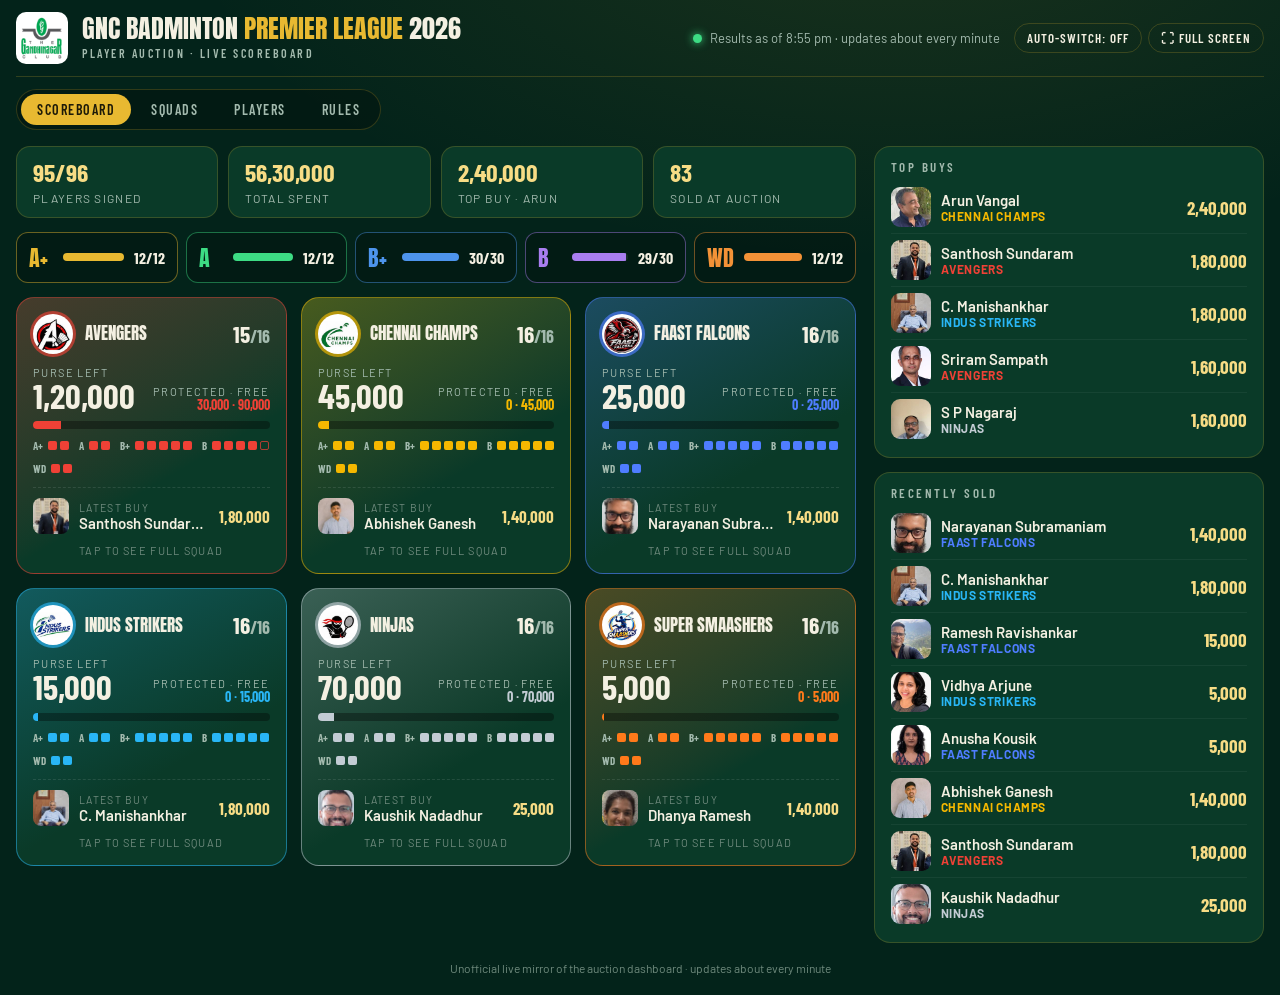
==== commit 9f97045c: "Update results" ====
--- a/index.html
+++ b/index.html
@@ -115,10 +115,10 @@
 @media (max-width:640px){.tvb{width:100%}.tvb button{flex:1}}
 </style></head><body>
 <header><img class="club" src="img/club.png" alt=""><div><h1>GNC Badminton <span>Premier League</span> 2026</h1><p>Player auction · live scoreboard</p></div>
-<div class="upd"><i></i><span id="asof">Results as of 8:53 pm · updates about every minute</span></div><div class="tvb"><button id="bAuto" type="button" title="Switch between Scoreboard and Squads every minute">Auto-switch: off</button><button id="bFs" type="button">⛶ Full screen</button></div></header>
+<div class="upd"><i></i><span id="asof">Results as of 8:55 pm · updates about every minute</span></div><div class="tvb"><button id="bAuto" type="button" title="Switch between Scoreboard and Squads every minute">Auto-switch: off</button><button id="bFs" type="button">⛶ Full screen</button></div></header>
 <nav class="tabs"><a href="#scoreboard" data-t="scoreboard">Scoreboard</a><a href="#squads" data-t="squads">Squads</a><a href="#players" data-t="players">Players</a><a href="#rules" data-t="rules">Rules</a></nav>
-<main id="v-scoreboard" class="view"><div class="L"><div class="kp"><div><b>93/96</b><span>Players signed</span></div><div><b>53,10,000</b><span>Total spent</span></div><div><b>2,40,000</b><span>Top buy · Arun</span></div><div><b>81</b><span>Sold at auction</span></div></div>
-<div class="cats"><div class="c" style="--q:#e8b931"><b>A+</b><i><u style="width:100%"></u></i><em>12/12</em></div><div class="c" style="--q:#3ddc84"><b>A</b><i><u style="width:100%"></u></i><em>12/12</em></div><div class="c" style="--q:#4d94ec"><b>B+</b><i><u style="width:100%"></u></i><em>30/30</em></div><div class="c" style="--q:#a97ef0"><b>B</b><i><u style="width:90%"></u></i><em>27/30</em></div><div class="c" style="--q:#f39237"><b>WD</b><i><u style="width:100%"></u></i><em>12/12</em></div></div><div class="teams"><details class="t" style="--tc:#ef4136"><summary><div class="th"><img class="lg" src="img/l0.png" alt=""><b>Avengers</b><em><i>15</i>/16</em></div>
+<main id="v-scoreboard" class="view"><div class="L"><div class="kp"><div><b>95/96</b><span>Players signed</span></div><div><b>56,30,000</b><span>Total spent</span></div><div><b>2,40,000</b><span>Top buy · Arun</span></div><div><b>83</b><span>Sold at auction</span></div></div>
+<div class="cats"><div class="c" style="--q:#e8b931"><b>A+</b><i><u style="width:100%"></u></i><em>12/12</em></div><div class="c" style="--q:#3ddc84"><b>A</b><i><u style="width:100%"></u></i><em>12/12</em></div><div class="c" style="--q:#4d94ec"><b>B+</b><i><u style="width:100%"></u></i><em>30/30</em></div><div class="c" style="--q:#a97ef0"><b>B</b><i><u style="width:97%"></u></i><em>29/30</em></div><div class="c" style="--q:#f39237"><b>WD</b><i><u style="width:100%"></u></i><em>12/12</em></div></div><div class="teams"><details class="t" style="--tc:#ef4136"><summary><div class="th"><img class="lg" src="img/l0.png" alt=""><b>Avengers</b><em><i>15</i>/16</em></div>
 <div class="mn"><div><span>Purse left</span><b>1,20,000</b></div><div class="r"><span>Protected · Free</span><b class="s">30,000 · 90,000</b></div></div>
 <div class="bar"><u style="width:12%"></u></div><div class="pips"><span class="pg"><em>A+</em><i class="on"></i><i class="on"></i></span><span class="pg"><em>A</em><i class="on"></i><i class="on"></i></span><span class="pg"><em>B+</em><i class="on"></i><i class="on"></i><i class="on"></i><i class="on"></i><i class="on"></i></span><span class="pg"><em>B</em><i class="on"></i><i class="on"></i><i class="on"></i><i class="on"></i><i class=""></i></span><span class="pg"><em>WD</em><i class="on"></i><i class="on"></i></span></div>
 <div class="lb"><img class="" src="img/p83.jpg" alt="" loading="lazy"><div><small>Latest buy</small><b>Santhosh Sundaram</b></div><span>1,80,000</span></div>
@@ -126,15 +126,15 @@
 <div class="mn"><div><span>Purse left</span><b>45,000</b></div><div class="r"><span>Protected · Free</span><b class="s">0 · 45,000</b></div></div>
 <div class="bar"><u style="width:5%"></u></div><div class="pips"><span class="pg"><em>A+</em><i class="on"></i><i class="on"></i></span><span class="pg"><em>A</em><i class="on"></i><i class="on"></i></span><span class="pg"><em>B+</em><i class="on"></i><i class="on"></i><i class="on"></i><i class="on"></i><i class="on"></i></span><span class="pg"><em>B</em><i class="on"></i><i class="on"></i><i class="on"></i><i class="on"></i><i class="on"></i></span><span class="pg"><em>WD</em><i class="on"></i><i class="on"></i></span></div>
 <div class="lb"><img class="" src="img/p56.jpg" alt="" loading="lazy"><div><small>Latest buy</small><b>Abhishek Ganesh</b></div><span>1,40,000</span></div>
-<div class="more">Tap to see full squad</div></summary><div class="roster"><div class="rc" style="--q:#e8b931">A+</div><div class="rp"><img class="" src="img/p6.jpg" alt="" loading="lazy"><b>Goutham</b><span>Strategist</span></div><div class="rp"><img class="" src="img/p3.jpg" alt="" loading="lazy"><b>Cheenu</b><span>60,000</span></div><div class="rc" style="--q:#3ddc84">A</div><div class="rp"><img class="" src="img/p15.jpg" alt="" loading="lazy"><b>Arun Vangal</b><span>2,40,000</span></div><div class="rp"><img class="" src="img/p14.jpg" alt="" loading="lazy"><b>Antara Ramkumar</b><span>5,000</span></div><div class="rc" style="--q:#4d94ec">B+</div><div class="rp"><img class="" src="img/p51.jpg" alt="" loading="lazy"><b>Umapathy</b><span>Owner</span></div><div class="rp"><img class="" src="img/p37.jpg" alt="" loading="lazy"><b>Pranav Sabherwal</b><span>1,40,000</span></div><div class="rp"><img class="" src="img/p46.jpg" alt="" loading="lazy"><b>Shruthi S</b><span>60,000</span></div><div class="rp"><img class="" src="img/p50.jpg" alt="" loading="lazy"><b>Sudarsan Ranganathan</b><span>20,000</span></div><div class="rp"><img class="" src="img/p34.jpg" alt="" loading="lazy"><b>Nandakumar Dhruvan</b><span>20,000</span></div><div class="rc" style="--q:#a97ef0">B</div><div class="rp"><img class="" src="img/p56.jpg" alt="" loading="lazy"><b>Abhishek Ganesh</b><span>1,40,000</span></div><div class="rp"><img class="" src="img/p95.jpg" alt="" loading="lazy"><b>Venu Srinivasan</b><span>90,000</span></div><div class="rp"><img class="" src="img/p89.jpg" alt="" loading="lazy"><b>Srihari</b><span>45,000</span></div><div class="rp"><img class="" src="img/p87.jpg" alt="" loading="lazy"><b>Shiva</b><span>30,000</span></div><div class="rp"><img class="" src="img/p82.jpg" alt="" loading="lazy"><b>Sanjay Bharathi</b><span>5,000</span></div><div class="rc" style="--q:#f39237">WD</div><div class="rp"><img class="" src="img/p100.jpg" alt="" loading="lazy"><b>Anusha</b><span>80,000</span></div><div class="rp"><img class="" src="img/p105.jpg" alt="" loading="lazy"><b>Neha Dhruvan</b><span>5,000</span></div></div></details><details class="t" style="--tc:#4f7dff"><summary><div class="th"><img class="lg" src="img/l5.png" alt=""><b>Faast Falcons</b><em><i>15</i>/16</em></div>
-<div class="mn"><div><span>Purse left</span><b>1,65,000</b></div><div class="r"><span>Protected · Free</span><b class="s">30,000 · 1,35,000</b></div></div>
-<div class="bar"><u style="width:17%"></u></div><div class="pips"><span class="pg"><em>A+</em><i class="on"></i><i class="on"></i></span><span class="pg"><em>A</em><i class="on"></i><i class="on"></i></span><span class="pg"><em>B+</em><i class="on"></i><i class="on"></i><i class="on"></i><i class="on"></i><i class="on"></i></span><span class="pg"><em>B</em><i class="on"></i><i class="on"></i><i class="on"></i><i class="on"></i><i class=""></i></span><span class="pg"><em>WD</em><i class="on"></i><i class="on"></i></span></div>
-<div class="lb"><img class="" src="img/p79.jpg" alt="" loading="lazy"><div><small>Latest buy</small><b>Ramesh Ravishankar</b></div><span>15,000</span></div>
-<div class="more">Tap to see full squad</div></summary><div class="roster"><div class="rc" style="--q:#e8b931">A+</div><div class="rp"><img class="" src="img/p12.jpg" alt="" loading="lazy"><b>Shyam Dhruvan</b><span>70,000</span></div><div class="rp"><img class="" src="img/p11.jpg" alt="" loading="lazy"><b>Sandeep Srinivasan</b><span>70,000</span></div><div class="rc" style="--q:#3ddc84">A</div><div class="rp"><img class="" src="img/p16.jpg" alt="" loading="lazy"><b>K Balaji</b><span>Strategist</span></div><div class="rp"><img class="" src="img/p22.jpg" alt="" loading="lazy"><b>Shruti Bohra</b><span>70,000</span></div><div class="rc" style="--q:#4d94ec">B+</div><div class="rp"><img class="" src="img/p27.jpg" alt="" loading="lazy"><b>C S Karthik</b><span>1,60,000</span></div><div class="rp"><img class="" src="img/p32.jpg" alt="" loading="lazy"><b>Lokanathan M S</b><span>1,20,000</span></div><div class="rp"><img class="" src="img/p41.jpg" alt="" loading="lazy"><b>Ranjith Bohra</b><span>1,00,000</span></div><div class="rp"><img class="" src="img/p42.jpg" alt="" loading="lazy"><b>Rashmee Gopalan</b><span>90,000</span></div><div class="rp"><img class="" src="img/p43.jpg" alt="" loading="lazy"><b>S Sridhar</b><span>15,000</span></div><div class="rc" style="--q:#a97ef0">B</div><div class="rp"><img class="" src="img/p65.jpg" alt="" loading="lazy"><b>Bharath Cola</b><span>Owner</span></div><div class="rp"><img class="" src="img/p92.jpg" alt="" loading="lazy"><b>Uma Maheswari</b><span>50,000</span></div><div class="rp"><img class="" src="img/p79.jpg" alt="" loading="lazy"><b>Ramesh Ravishankar</b><span>15,000</span></div><div class="rp"><img class="" src="img/p76.jpg" alt="" loading="lazy"><b>Preethika</b><span>5,000</span></div><div class="rp open">Open slot</div><div class="rc" style="--q:#f39237">WD</div><div class="rp"><img class="" src="img/p103.jpg" alt="" loading="lazy"><b>Lekha Mithra</b><span>50,000</span></div><div class="rp"><img class="" src="img/p101.jpg" alt="" loading="lazy"><b>Anusha Kousik</b><span>5,000</span></div></div></details><details class="t" style="--tc:#29b6f6"><summary><div class="th"><img class="lg" src="img/l2.png" alt=""><b>Indus Strikers</b><em><i>15</i>/16</em></div>
-<div class="mn"><div><span>Purse left</span><b>1,95,000</b></div><div class="r"><span>Protected · Free</span><b class="s">30,000 · 1,65,000</b></div></div>
-<div class="bar"><u style="width:20%"></u></div><div class="pips"><span class="pg"><em>A+</em><i class="on"></i><i class="on"></i></span><span class="pg"><em>A</em><i class="on"></i><i class="on"></i></span><span class="pg"><em>B+</em><i class="on"></i><i class="on"></i><i class="on"></i><i class="on"></i><i class="on"></i></span><span class="pg"><em>B</em><i class="on"></i><i class="on"></i><i class="on"></i><i class="on"></i><i class=""></i></span><span class="pg"><em>WD</em><i class="on"></i><i class="on"></i></span></div>
-<div class="lb"><img class="" src="img/p111.jpg" alt="" loading="lazy"><div><small>Latest buy</small><b>Vidhya Arjune</b></div><span>5,000</span></div>
-<div class="more">Tap to see full squad</div></summary><div class="roster"><div class="rc" style="--q:#e8b931">A+</div><div class="rp"><img class="" src="img/p10.jpg" alt="" loading="lazy"><b>Rohit Krishnan</b><span>Owner</span></div><div class="rp"><img class="" src="img/p7.jpg" alt="" loading="lazy"><b>Jayanth</b><span>1,20,000</span></div><div class="rc" style="--q:#3ddc84">A</div><div class="rp"><img class="" src="img/p24.jpg" alt="" loading="lazy"><b>Vijay Krishnan</b><span>Strategist</span></div><div class="rp"><img class="" src="img/p23.jpg" alt="" loading="lazy"><b>Varun Arjune</b><span>70,000</span></div><div class="rc" style="--q:#4d94ec">B+</div><div class="rp"><img class="" src="img/p48.jpg" alt="" loading="lazy"><b>Srikanth</b><span>1,40,000</span></div><div class="rp"><img class="" src="img/p25.jpg" alt="" loading="lazy"><b>Abbishek V Bharadwaj</b><span>1,00,000</span></div><div class="rp"><img class="" src="img/p30.jpg" alt="" loading="lazy"><b>Karthick Chacha</b><span>80,000</span></div><div class="rp"><img class="" src="img/p38.jpg" alt="" loading="lazy"><b>Radhakrishnan Sreenivasan (RK)</b><span>70,000</span></div><div class="rp"><img class="" src="img/p40.jpg" alt="" loading="lazy"><b>Ramarao Y</b><span>45,000</span></div><div class="rc" style="--q:#a97ef0">B</div><div class="rp"><img class="" src="img/p94.jpg" alt="" loading="lazy"><b>Varun Shanmugam</b><span>40,000</span></div><div class="rp"><img class="" src="img/p62.jpg" alt="" loading="lazy"><b>Arjune Santhanam</b><span>30,000</span></div><div class="rp"><img class="" src="img/p93.jpg" alt="" loading="lazy"><b>V. Yathin Mitran</b><span>5,000</span></div><div class="rp"><img class="" src="img/p97.jpg" alt="" loading="lazy"><b>Vishnu Raman</b><span>5,000</span></div><div class="rp open">Open slot</div><div class="rc" style="--q:#f39237">WD</div><div class="rp"><img class="" src="img/p102.jpg" alt="" loading="lazy"><b>Darshana</b><span>80,000</span></div><div class="rp"><img class="" src="img/p111.jpg" alt="" loading="lazy"><b>Vidhya Arjune</b><span>5,000</span></div></div></details><details class="t" style="--tc:#c3ccd4"><summary><div class="th"><img class="lg" src="img/l3.png" alt=""><b>Ninjas</b><em><i>16</i>/16</em></div>
+<div class="more">Tap to see full squad</div></summary><div class="roster"><div class="rc" style="--q:#e8b931">A+</div><div class="rp"><img class="" src="img/p6.jpg" alt="" loading="lazy"><b>Goutham</b><span>Strategist</span></div><div class="rp"><img class="" src="img/p3.jpg" alt="" loading="lazy"><b>Cheenu</b><span>60,000</span></div><div class="rc" style="--q:#3ddc84">A</div><div class="rp"><img class="" src="img/p15.jpg" alt="" loading="lazy"><b>Arun Vangal</b><span>2,40,000</span></div><div class="rp"><img class="" src="img/p14.jpg" alt="" loading="lazy"><b>Antara Ramkumar</b><span>5,000</span></div><div class="rc" style="--q:#4d94ec">B+</div><div class="rp"><img class="" src="img/p51.jpg" alt="" loading="lazy"><b>Umapathy</b><span>Owner</span></div><div class="rp"><img class="" src="img/p37.jpg" alt="" loading="lazy"><b>Pranav Sabherwal</b><span>1,40,000</span></div><div class="rp"><img class="" src="img/p46.jpg" alt="" loading="lazy"><b>Shruthi S</b><span>60,000</span></div><div class="rp"><img class="" src="img/p50.jpg" alt="" loading="lazy"><b>Sudarsan Ranganathan</b><span>20,000</span></div><div class="rp"><img class="" src="img/p34.jpg" alt="" loading="lazy"><b>Nandakumar Dhruvan</b><span>20,000</span></div><div class="rc" style="--q:#a97ef0">B</div><div class="rp"><img class="" src="img/p56.jpg" alt="" loading="lazy"><b>Abhishek Ganesh</b><span>1,40,000</span></div><div class="rp"><img class="" src="img/p95.jpg" alt="" loading="lazy"><b>Venu Srinivasan</b><span>90,000</span></div><div class="rp"><img class="" src="img/p89.jpg" alt="" loading="lazy"><b>Srihari</b><span>45,000</span></div><div class="rp"><img class="" src="img/p87.jpg" alt="" loading="lazy"><b>Shiva</b><span>30,000</span></div><div class="rp"><img class="" src="img/p82.jpg" alt="" loading="lazy"><b>Sanjay Bharathi</b><span>5,000</span></div><div class="rc" style="--q:#f39237">WD</div><div class="rp"><img class="" src="img/p100.jpg" alt="" loading="lazy"><b>Anusha</b><span>80,000</span></div><div class="rp"><img class="" src="img/p105.jpg" alt="" loading="lazy"><b>Neha Dhruvan</b><span>5,000</span></div></div></details><details class="t" style="--tc:#4f7dff"><summary><div class="th"><img class="lg" src="img/l5.png" alt=""><b>Faast Falcons</b><em><i>16</i>/16</em></div>
+<div class="mn"><div><span>Purse left</span><b>25,000</b></div><div class="r"><span>Protected · Free</span><b class="s">0 · 25,000</b></div></div>
+<div class="bar"><u style="width:3%"></u></div><div class="pips"><span class="pg"><em>A+</em><i class="on"></i><i class="on"></i></span><span class="pg"><em>A</em><i class="on"></i><i class="on"></i></span><span class="pg"><em>B+</em><i class="on"></i><i class="on"></i><i class="on"></i><i class="on"></i><i class="on"></i></span><span class="pg"><em>B</em><i class="on"></i><i class="on"></i><i class="on"></i><i class="on"></i><i class="on"></i></span><span class="pg"><em>WD</em><i class="on"></i><i class="on"></i></span></div>
+<div class="lb"><img class="" src="img/p73.jpg" alt="" loading="lazy"><div><small>Latest buy</small><b>Narayanan Subramaniam</b></div><span>1,40,000</span></div>
+<div class="more">Tap to see full squad</div></summary><div class="roster"><div class="rc" style="--q:#e8b931">A+</div><div class="rp"><img class="" src="img/p12.jpg" alt="" loading="lazy"><b>Shyam Dhruvan</b><span>70,000</span></div><div class="rp"><img class="" src="img/p11.jpg" alt="" loading="lazy"><b>Sandeep Srinivasan</b><span>70,000</span></div><div class="rc" style="--q:#3ddc84">A</div><div class="rp"><img class="" src="img/p16.jpg" alt="" loading="lazy"><b>K Balaji</b><span>Strategist</span></div><div class="rp"><img class="" src="img/p22.jpg" alt="" loading="lazy"><b>Shruti Bohra</b><span>70,000</span></div><div class="rc" style="--q:#4d94ec">B+</div><div class="rp"><img class="" src="img/p27.jpg" alt="" loading="lazy"><b>C S Karthik</b><span>1,60,000</span></div><div class="rp"><img class="" src="img/p32.jpg" alt="" loading="lazy"><b>Lokanathan M S</b><span>1,20,000</span></div><div class="rp"><img class="" src="img/p41.jpg" alt="" loading="lazy"><b>Ranjith Bohra</b><span>1,00,000</span></div><div class="rp"><img class="" src="img/p42.jpg" alt="" loading="lazy"><b>Rashmee Gopalan</b><span>90,000</span></div><div class="rp"><img class="" src="img/p43.jpg" alt="" loading="lazy"><b>S Sridhar</b><span>15,000</span></div><div class="rc" style="--q:#a97ef0">B</div><div class="rp"><img class="" src="img/p65.jpg" alt="" loading="lazy"><b>Bharath Cola</b><span>Owner</span></div><div class="rp"><img class="" src="img/p73.jpg" alt="" loading="lazy"><b>Narayanan Subramaniam</b><span>1,40,000</span></div><div class="rp"><img class="" src="img/p92.jpg" alt="" loading="lazy"><b>Uma Maheswari</b><span>50,000</span></div><div class="rp"><img class="" src="img/p79.jpg" alt="" loading="lazy"><b>Ramesh Ravishankar</b><span>15,000</span></div><div class="rp"><img class="" src="img/p76.jpg" alt="" loading="lazy"><b>Preethika</b><span>5,000</span></div><div class="rc" style="--q:#f39237">WD</div><div class="rp"><img class="" src="img/p103.jpg" alt="" loading="lazy"><b>Lekha Mithra</b><span>50,000</span></div><div class="rp"><img class="" src="img/p101.jpg" alt="" loading="lazy"><b>Anusha Kousik</b><span>5,000</span></div></div></details><details class="t" style="--tc:#29b6f6"><summary><div class="th"><img class="lg" src="img/l2.png" alt=""><b>Indus Strikers</b><em><i>16</i>/16</em></div>
+<div class="mn"><div><span>Purse left</span><b>15,000</b></div><div class="r"><span>Protected · Free</span><b class="s">0 · 15,000</b></div></div>
+<div class="bar"><u style="width:2%"></u></div><div class="pips"><span class="pg"><em>A+</em><i class="on"></i><i class="on"></i></span><span class="pg"><em>A</em><i class="on"></i><i class="on"></i></span><span class="pg"><em>B+</em><i class="on"></i><i class="on"></i><i class="on"></i><i class="on"></i><i class="on"></i></span><span class="pg"><em>B</em><i class="on"></i><i class="on"></i><i class="on"></i><i class="on"></i><i class="on"></i></span><span class="pg"><em>WD</em><i class="on"></i><i class="on"></i></span></div>
+<div class="lb"><img class="" src="img/p66.jpg" alt="" loading="lazy"><div><small>Latest buy</small><b>C. Manishankhar</b></div><span>1,80,000</span></div>
+<div class="more">Tap to see full squad</div></summary><div class="roster"><div class="rc" style="--q:#e8b931">A+</div><div class="rp"><img class="" src="img/p10.jpg" alt="" loading="lazy"><b>Rohit Krishnan</b><span>Owner</span></div><div class="rp"><img class="" src="img/p7.jpg" alt="" loading="lazy"><b>Jayanth</b><span>1,20,000</span></div><div class="rc" style="--q:#3ddc84">A</div><div class="rp"><img class="" src="img/p24.jpg" alt="" loading="lazy"><b>Vijay Krishnan</b><span>Strategist</span></div><div class="rp"><img class="" src="img/p23.jpg" alt="" loading="lazy"><b>Varun Arjune</b><span>70,000</span></div><div class="rc" style="--q:#4d94ec">B+</div><div class="rp"><img class="" src="img/p48.jpg" alt="" loading="lazy"><b>Srikanth</b><span>1,40,000</span></div><div class="rp"><img class="" src="img/p25.jpg" alt="" loading="lazy"><b>Abbishek V Bharadwaj</b><span>1,00,000</span></div><div class="rp"><img class="" src="img/p30.jpg" alt="" loading="lazy"><b>Karthick Chacha</b><span>80,000</span></div><div class="rp"><img class="" src="img/p38.jpg" alt="" loading="lazy"><b>Radhakrishnan Sreenivasan (RK)</b><span>70,000</span></div><div class="rp"><img class="" src="img/p40.jpg" alt="" loading="lazy"><b>Ramarao Y</b><span>45,000</span></div><div class="rc" style="--q:#a97ef0">B</div><div class="rp"><img class="" src="img/p66.jpg" alt="" loading="lazy"><b>C. Manishankhar</b><span>1,80,000</span></div><div class="rp"><img class="" src="img/p94.jpg" alt="" loading="lazy"><b>Varun Shanmugam</b><span>40,000</span></div><div class="rp"><img class="" src="img/p62.jpg" alt="" loading="lazy"><b>Arjune Santhanam</b><span>30,000</span></div><div class="rp"><img class="" src="img/p93.jpg" alt="" loading="lazy"><b>V. Yathin Mitran</b><span>5,000</span></div><div class="rp"><img class="" src="img/p97.jpg" alt="" loading="lazy"><b>Vishnu Raman</b><span>5,000</span></div><div class="rc" style="--q:#f39237">WD</div><div class="rp"><img class="" src="img/p102.jpg" alt="" loading="lazy"><b>Darshana</b><span>80,000</span></div><div class="rp"><img class="" src="img/p111.jpg" alt="" loading="lazy"><b>Vidhya Arjune</b><span>5,000</span></div></div></details><details class="t" style="--tc:#c3ccd4"><summary><div class="th"><img class="lg" src="img/l3.png" alt=""><b>Ninjas</b><em><i>16</i>/16</em></div>
 <div class="mn"><div><span>Purse left</span><b>70,000</b></div><div class="r"><span>Protected · Free</span><b class="s">0 · 70,000</b></div></div>
 <div class="bar"><u style="width:7%"></u></div><div class="pips"><span class="pg"><em>A+</em><i class="on"></i><i class="on"></i></span><span class="pg"><em>A</em><i class="on"></i><i class="on"></i></span><span class="pg"><em>B+</em><i class="on"></i><i class="on"></i><i class="on"></i><i class="on"></i><i class="on"></i></span><span class="pg"><em>B</em><i class="on"></i><i class="on"></i><i class="on"></i><i class="on"></i><i class="on"></i></span><span class="pg"><em>WD</em><i class="on"></i><i class="on"></i></span></div>
 <div class="lb"><img class="" src="img/p70.jpg" alt="" loading="lazy"><div><small>Latest buy</small><b>Kaushik Nadadhur</b></div><span>25,000</span></div>
@@ -143,13 +143,13 @@
 <div class="bar"><u style="width:1%"></u></div><div class="pips"><span class="pg"><em>A+</em><i class="on"></i><i class="on"></i></span><span class="pg"><em>A</em><i class="on"></i><i class="on"></i></span><span class="pg"><em>B+</em><i class="on"></i><i class="on"></i><i class="on"></i><i class="on"></i><i class="on"></i></span><span class="pg"><em>B</em><i class="on"></i><i class="on"></i><i class="on"></i><i class="on"></i><i class="on"></i></span><span class="pg"><em>WD</em><i class="on"></i><i class="on"></i></span></div>
 <div class="lb"><img class="" src="img/p28.jpg" alt="" loading="lazy"><div><small>Latest buy</small><b>Dhanya Ramesh</b></div><span>1,40,000</span></div>
 <div class="more">Tap to see full squad</div></summary><div class="roster"><div class="rc" style="--q:#e8b931">A+</div><div class="rp"><img class="" src="img/p2.jpg" alt="" loading="lazy"><b>Adarsh Nagaraj</b><span>Strategist</span></div><div class="rp"><img class="" src="img/p4.jpg" alt="" loading="lazy"><b>Chirrag Sheth</b><span>1,20,000</span></div><div class="rc" style="--q:#3ddc84">A</div><div class="rp"><img class="" src="img/p17.jpg" alt="" loading="lazy"><b>Munna</b><span>1,20,000</span></div><div class="rp"><img class="" src="img/p21.jpg" alt="" loading="lazy"><b>Satish Balasubramanian</b><span>45,000</span></div><div class="rc" style="--q:#4d94ec">B+</div><div class="rp"><img class="" src="img/p28.jpg" alt="" loading="lazy"><b>Dhanya Ramesh</b><span>1,40,000</span></div><div class="rp"><img class="" src="img/p33.jpg" alt="" loading="lazy"><b>Manish Sasikanth</b><span>70,000</span></div><div class="rp"><img class="" src="img/p52.jpg" alt="" loading="lazy"><b>Umasangar</b><span>50,000</span></div><div class="rp"><img class="" src="img/p36.jpg" alt="" loading="lazy"><b>Prakash Dakshinamurthy</b><span>45,000</span></div><div class="rp"><img class="" src="img/p31.jpg" alt="" loading="lazy"><b>Lavanya Iyer</b><span>45,000</span></div><div class="rc" style="--q:#a97ef0">B</div><div class="rp"><img class="" src="img/p58.jpg" alt="" loading="lazy"><b>Andy</b><span>Owner</span></div><div class="rp"><img class="" src="img/p90.jpg" alt="" loading="lazy"><b>Sriram</b><span>1,20,000</span></div><div class="rp"><img class="" src="img/p72.jpg" alt="" loading="lazy"><b>Mahesh D</b><span>1,00,000</span></div><div class="rp"><img class="" src="img/p78.jpg" alt="" loading="lazy"><b>Ram</b><span>5,000</span></div><div class="rp"><img class="" src="img/p74.jpg" alt="" loading="lazy"><b>Pooja Aadith</b><span>5,000</span></div><div class="rc" style="--q:#f39237">WD</div><div class="rp"><img class="" src="img/p109.jpg" alt="" loading="lazy"><b>Reema Sundaram</b><span>70,000</span></div><div class="rp"><img class="" src="img/p108.jpg" alt="" loading="lazy"><b>Priya Subramanian</b><span>45,000</span></div></div></details></div></div>
-<div class="R"><div class="box"><h4>Top buys</h4><div class="row" style="--tc:#f5b800"><img class="" src="img/p15.jpg" alt="" loading="lazy"><div><b>Arun Vangal</b><small>Chennai Champs</small></div><span class="p">2,40,000</span></div><div class="row" style="--tc:#ef4136"><img class="" src="img/p83.jpg" alt="" loading="lazy"><div><b>Santhosh Sundaram</b><small>Avengers</small></div><span class="p">1,80,000</span></div><div class="row" style="--tc:#ef4136"><img class="" src="img/p49.jpg" alt="" loading="lazy"><div><b>Sriram Sampath</b><small>Avengers</small></div><span class="p">1,60,000</span></div><div class="row" style="--tc:#c3ccd4"><img class="" src="img/p80.jpg" alt="" loading="lazy"><div><b>S P Nagaraj</b><small>Ninjas</small></div><span class="p">1,60,000</span></div><div class="row" style="--tc:#4f7dff"><img class="" src="img/p27.jpg" alt="" loading="lazy"><div><b>C S Karthik</b><small>Faast Falcons</small></div><span class="p">1,60,000</span></div></div><div class="box"><h4>Recently sold</h4><div class="row" style="--tc:#4f7dff"><img class="" src="img/p79.jpg" alt="" loading="lazy"><div><b>Ramesh Ravishankar</b><small>Faast Falcons</small></div><span class="p">15,000</span></div><div class="row" style="--tc:#29b6f6"><img class="" src="img/p111.jpg" alt="" loading="lazy"><div><b>Vidhya Arjune</b><small>Indus Strikers</small></div><span class="p">5,000</span></div><div class="row" style="--tc:#4f7dff"><img class="" src="img/p101.jpg" alt="" loading="lazy"><div><b>Anusha Kousik</b><small>Faast Falcons</small></div><span class="p">5,000</span></div><div class="row" style="--tc:#f5b800"><img class="" src="img/p56.jpg" alt="" loading="lazy"><div><b>Abhishek Ganesh</b><small>Chennai Champs</small></div><span class="p">1,40,000</span></div><div class="row" style="--tc:#ef4136"><img class="" src="img/p83.jpg" alt="" loading="lazy"><div><b>Santhosh Sundaram</b><small>Avengers</small></div><span class="p">1,80,000</span></div><div class="row" style="--tc:#c3ccd4"><img class="" src="img/p70.jpg" alt="" loading="lazy"><div><b>Kaushik Nadadhur</b><small>Ninjas</small></div><span class="p">25,000</span></div><div class="row" style="--tc:#f5b800"><img class="" src="img/p82.jpg" alt="" loading="lazy"><div><b>Sanjay Bharathi</b><small>Chennai Champs</small></div><span class="p">5,000</span></div><div class="row" style="--tc:#c3ccd4"><img class="" src="img/p44.jpg" alt="" loading="lazy"><div><b>Shiv Bose</b><small>Ninjas</small></div><span class="p">70,000</span></div></div></div></main>
-<section id="v-squads" class="view" hidden><div class="sqsearch"><input id="sqq" type="search" placeholder="Search a player…" autocomplete="off"><span id="sqn"></span></div><div class="sqs"><div class="sq" style="--tc:#ef4136"><div class="th"><img class="lg" src="img/l0.png" alt=""><b>Avengers</b><em><i>15</i>/16</em></div><div class="sqm"><span>Purse left <b>1,20,000</b></span><span>Spent <b>8,65,000</b></span></div><div class="rc" style="--q:#e8b931">A+ <em>2/2</em></div><div class="rp"><img class="" src="img/p8.jpg" alt="" loading="lazy"><b>Nirav Hariharan</b><span>1,00,000</span></div><div class="rp"><img class="" src="img/p9.jpg" alt="" loading="lazy"><b>Rajarajan K</b><span>60,000</span></div><div class="rc" style="--q:#3ddc84">A <em>2/2</em></div><div class="rp"><img class="" src="img/p13.jpg" alt="" loading="lazy"><b>Abhinav Mathew</b><span>Owner</span></div><div class="rp"><img class="" src="img/p20.jpg" alt="" loading="lazy"><b>Priya Ananthanarayanan</b><span>1,20,000</span></div><div class="rc" style="--q:#4d94ec">B+ <em>5/5</em></div><div class="rp"><img class="" src="img/p53.jpg" alt="" loading="lazy"><b>Vignesh</b><span>Strategist</span></div><div class="rp"><img class="" src="img/p49.jpg" alt="" loading="lazy"><b>Sriram Sampath</b><span>1,60,000</span></div><div class="rp"><img class="" src="img/p26.jpg" alt="" loading="lazy"><b>Ashwath Mahadev Subramanian</b><span>1,00,000</span></div><div class="rp"><img class="" src="img/p45.jpg" alt="" loading="lazy"><b>Shivaram</b><span>60,000</span></div><div class="rp"><img class="" src="img/p39.jpg" alt="" loading="lazy"><b>Raghavendran</b><span>5,000</span></div><div class="rc" style="--q:#a97ef0">B <em>4/5</em></div><div class="rp"><img class="" src="img/p83.jpg" alt="" loading="lazy"><b>Santhosh Sundaram</b><span>1,80,000</span></div><div class="rp"><img class="" src="img/p63.jpg" alt="" loading="lazy"><b>Aryan Varad Vangal</b><span>45,000</span></div><div class="rp"><img class="" src="img/p71.jpg" alt="" loading="lazy"><b>Lakshminarayanan K</b><span>10,000</span></div><div class="rp"><img class="" src="img/p55.jpg" alt="" loading="lazy"><b>A Chandrasekharan</b><span>5,000</span></div><div class="rp open">Open slot</div><div class="rc" style="--q:#f39237">WD <em>2/2</em></div><div class="rp"><img class="" src="img/p107.jpg" alt="" loading="lazy"><b>Patricia</b><span>15,000</span></div><div class="rp"><img class="" src="img/p112.jpg" alt="" loading="lazy"><b>Zoya Maryam</b><span>5,000</span></div></div><div class="sq" style="--tc:#f5b800"><div class="th"><img class="lg" src="img/l1.png" alt=""><b>Chennai Champs</b><em><i>16</i>/16</em></div><div class="sqm"><span>Purse left <b>45,000</b></span><span>Spent <b>9,40,000</b></span></div><div class="rc" style="--q:#e8b931">A+ <em>2/2</em></div><div class="rp"><img class="" src="img/p6.jpg" alt="" loading="lazy"><b>Goutham</b><span>Strategist</span></div><div class="rp"><img class="" src="img/p3.jpg" alt="" loading="lazy"><b>Cheenu</b><span>60,000</span></div><div class="rc" style="--q:#3ddc84">A <em>2/2</em></div><div class="rp"><img class="" src="img/p15.jpg" alt="" loading="lazy"><b>Arun Vangal</b><span>2,40,000</span></div><div class="rp"><img class="" src="img/p14.jpg" alt="" loading="lazy"><b>Antara Ramkumar</b><span>5,000</span></div><div class="rc" style="--q:#4d94ec">B+ <em>5/5</em></div><div class="rp"><img class="" src="img/p51.jpg" alt="" loading="lazy"><b>Umapathy</b><span>Owner</span></div><div class="rp"><img class="" src="img/p37.jpg" alt="" loading="lazy"><b>Pranav Sabherwal</b><span>1,40,000</span></div><div class="rp"><img class="" src="img/p46.jpg" alt="" loading="lazy"><b>Shruthi S</b><span>60,000</span></div><div class="rp"><img class="" src="img/p50.jpg" alt="" loading="lazy"><b>Sudarsan Ranganathan</b><span>20,000</span></div><div class="rp"><img class="" src="img/p34.jpg" alt="" loading="lazy"><b>Nandakumar Dhruvan</b><span>20,000</span></div><div class="rc" style="--q:#a97ef0">B <em>5/5</em></div><div class="rp"><img class="" src="img/p56.jpg" alt="" loading="lazy"><b>Abhishek Ganesh</b><span>1,40,000</span></div><div class="rp"><img class="" src="img/p95.jpg" alt="" loading="lazy"><b>Venu Srinivasan</b><span>90,000</span></div><div class="rp"><img class="" src="img/p89.jpg" alt="" loading="lazy"><b>Srihari</b><span>45,000</span></div><div class="rp"><img class="" src="img/p87.jpg" alt="" loading="lazy"><b>Shiva</b><span>30,000</span></div><div class="rp"><img class="" src="img/p82.jpg" alt="" loading="lazy"><b>Sanjay Bharathi</b><span>5,000</span></div><div class="rc" style="--q:#f39237">WD <em>2/2</em></div><div class="rp"><img class="" src="img/p100.jpg" alt="" loading="lazy"><b>Anusha</b><span>80,000</span></div><div class="rp"><img class="" src="img/p105.jpg" alt="" loading="lazy"><b>Neha Dhruvan</b><span>5,000</span></div></div><div class="sq" style="--tc:#4f7dff"><div class="th"><img class="lg" src="img/l5.png" alt=""><b>Faast Falcons</b><em><i>15</i>/16</em></div><div class="sqm"><span>Purse left <b>1,65,000</b></span><span>Spent <b>8,20,000</b></span></div><div class="rc" style="--q:#e8b931">A+ <em>2/2</em></div><div class="rp"><img class="" src="img/p12.jpg" alt="" loading="lazy"><b>Shyam Dhruvan</b><span>70,000</span></div><div class="rp"><img class="" src="img/p11.jpg" alt="" loading="lazy"><b>Sandeep Srinivasan</b><span>70,000</span></div><div class="rc" style="--q:#3ddc84">A <em>2/2</em></div><div class="rp"><img class="" src="img/p16.jpg" alt="" loading="lazy"><b>K Balaji</b><span>Strategist</span></div><div class="rp"><img class="" src="img/p22.jpg" alt="" loading="lazy"><b>Shruti Bohra</b><span>70,000</span></div><div class="rc" style="--q:#4d94ec">B+ <em>5/5</em></div><div class="rp"><img class="" src="img/p27.jpg" alt="" loading="lazy"><b>C S Karthik</b><span>1,60,000</span></div><div class="rp"><img class="" src="img/p32.jpg" alt="" loading="lazy"><b>Lokanathan M S</b><span>1,20,000</span></div><div class="rp"><img class="" src="img/p41.jpg" alt="" loading="lazy"><b>Ranjith Bohra</b><span>1,00,000</span></div><div class="rp"><img class="" src="img/p42.jpg" alt="" loading="lazy"><b>Rashmee Gopalan</b><span>90,000</span></div><div class="rp"><img class="" src="img/p43.jpg" alt="" loading="lazy"><b>S Sridhar</b><span>15,000</span></div><div class="rc" style="--q:#a97ef0">B <em>4/5</em></div><div class="rp"><img class="" src="img/p65.jpg" alt="" loading="lazy"><b>Bharath Cola</b><span>Owner</span></div><div class="rp"><img class="" src="img/p92.jpg" alt="" loading="lazy"><b>Uma Maheswari</b><span>50,000</span></div><div class="rp"><img class="" src="img/p79.jpg" alt="" loading="lazy"><b>Ramesh Ravishankar</b><span>15,000</span></div><div class="rp"><img class="" src="img/p76.jpg" alt="" loading="lazy"><b>Preethika</b><span>5,000</span></div><div class="rp open">Open slot</div><div class="rc" style="--q:#f39237">WD <em>2/2</em></div><div class="rp"><img class="" src="img/p103.jpg" alt="" loading="lazy"><b>Lekha Mithra</b><span>50,000</span></div><div class="rp"><img class="" src="img/p101.jpg" alt="" loading="lazy"><b>Anusha Kousik</b><span>5,000</span></div></div><div class="sq" style="--tc:#29b6f6"><div class="th"><img class="lg" src="img/l2.png" alt=""><b>Indus Strikers</b><em><i>15</i>/16</em></div><div class="sqm"><span>Purse left <b>1,95,000</b></span><span>Spent <b>7,90,000</b></span></div><div class="rc" style="--q:#e8b931">A+ <em>2/2</em></div><div class="rp"><img class="" src="img/p10.jpg" alt="" loading="lazy"><b>Rohit Krishnan</b><span>Owner</span></div><div class="rp"><img class="" src="img/p7.jpg" alt="" loading="lazy"><b>Jayanth</b><span>1,20,000</span></div><div class="rc" style="--q:#3ddc84">A <em>2/2</em></div><div class="rp"><img class="" src="img/p24.jpg" alt="" loading="lazy"><b>Vijay Krishnan</b><span>Strategist</span></div><div class="rp"><img class="" src="img/p23.jpg" alt="" loading="lazy"><b>Varun Arjune</b><span>70,000</span></div><div class="rc" style="--q:#4d94ec">B+ <em>5/5</em></div><div class="rp"><img class="" src="img/p48.jpg" alt="" loading="lazy"><b>Srikanth</b><span>1,40,000</span></div><div class="rp"><img class="" src="img/p25.jpg" alt="" loading="lazy"><b>Abbishek V Bharadwaj</b><span>1,00,000</span></div><div class="rp"><img class="" src="img/p30.jpg" alt="" loading="lazy"><b>Karthick Chacha</b><span>80,000</span></div><div class="rp"><img class="" src="img/p38.jpg" alt="" loading="lazy"><b>Radhakrishnan Sreenivasan (RK)</b><span>70,000</span></div><div class="rp"><img class="" src="img/p40.jpg" alt="" loading="lazy"><b>Ramarao Y</b><span>45,000</span></div><div class="rc" style="--q:#a97ef0">B <em>4/5</em></div><div class="rp"><img class="" src="img/p94.jpg" alt="" loading="lazy"><b>Varun Shanmugam</b><span>40,000</span></div><div class="rp"><img class="" src="img/p62.jpg" alt="" loading="lazy"><b>Arjune Santhanam</b><span>30,000</span></div><div class="rp"><img class="" src="img/p93.jpg" alt="" loading="lazy"><b>V. Yathin Mitran</b><span>5,000</span></div><div class="rp"><img class="" src="img/p97.jpg" alt="" loading="lazy"><b>Vishnu Raman</b><span>5,000</span></div><div class="rp open">Open slot</div><div class="rc" style="--q:#f39237">WD <em>2/2</em></div><div class="rp"><img class="" src="img/p102.jpg" alt="" loading="lazy"><b>Darshana</b><span>80,000</span></div><div class="rp"><img class="" src="img/p111.jpg" alt="" loading="lazy"><b>Vidhya Arjune</b><span>5,000</span></div></div><div class="sq" style="--tc:#c3ccd4"><div class="th"><img class="lg" src="img/l3.png" alt=""><b>Ninjas</b><em><i>16</i>/16</em></div><div class="sqm"><span>Purse left <b>70,000</b></span><span>Spent <b>9,15,000</b></span></div><div class="rc" style="--q:#e8b931">A+ <em>2/2</em></div><div class="rp"><img class="" src="img/p1.jpg" alt="" loading="lazy"><b>Aadith Prasad</b><span>60,000</span></div><div class="rp"><img class="" src="img/p5.jpg" alt="" loading="lazy"><b>Gourav</b><span>60,000</span></div><div class="rc" style="--q:#3ddc84">A <em>2/2</em></div><div class="rp"><img class="" src="img/p18.jpg" alt="" loading="lazy"><b>Nishant Vijayakumar</b><span>Strategist</span></div><div class="rp"><img class="" src="img/p19.jpg" alt="" loading="lazy"><b>Pravin Jayabal</b><span>70,000</span></div><div class="rc" style="--q:#4d94ec">B+ <em>5/5</em></div><div class="rp"><img class="" src="img/p47.jpg" alt="" loading="lazy"><b>Sneha Kumar</b><span>Owner</span></div><div class="rp"><img class="" src="img/p54.jpg" alt="" loading="lazy"><b>Vijay Chandramouli</b><span>1,40,000</span></div><div class="rp"><img class="" src="img/p29.jpg" alt="" loading="lazy"><b>Kaavya Sekar</b><span>1,20,000</span></div><div class="rp"><img class="" src="img/p44.jpg" alt="" loading="lazy"><b>Shiv Bose</b><span>70,000</span></div><div class="rp"><img class="" src="img/p35.jpg" alt="" loading="lazy"><b>Nikhil Iyer</b><span>5,000</span></div><div class="rc" style="--q:#a97ef0">B <em>5/5</em></div><div class="rp"><img class="" src="img/p80.jpg" alt="" loading="lazy"><b>S P Nagaraj</b><span>1,60,000</span></div><div class="rp"><img class="" src="img/p91.jpg" alt="" loading="lazy"><b>Srish</b><span>90,000</span></div><div class="rp"><img class="" src="img/p70.jpg" alt="" loading="lazy"><b>Kaushik Nadadhur</b><span>25,000</span></div><div class="rp"><img class="" src="img/p67.jpg" alt="" loading="lazy"><b>Dushyanth</b><span>5,000</span></div><div class="rp"><img class="" src="img/p77.jpg" alt="" loading="lazy"><b>R Ashwin</b><span>5,000</span></div><div class="rc" style="--q:#f39237">WD <em>2/2</em></div><div class="rp"><img class="" src="img/p106.jpg" alt="" loading="lazy"><b>Nitara Hariharan</b><span>70,000</span></div><div class="rp"><img class="" src="img/p98.jpg" alt="" loading="lazy"><b>Adithy Srinaath</b><span>35,000</span></div></div><div class="sq" style="--tc:#ff7a1a"><div class="th"><img class="lg" src="img/l4.png" alt=""><b>Super Smaashers</b><em><i>16</i>/16</em></div><div class="sqm"><span>Purse left <b>5,000</b></span><span>Spent <b>9,80,000</b></span></div><div class="rc" style="--q:#e8b931">A+ <em>2/2</em></div><div class="rp"><img class="" src="img/p2.jpg" alt="" loading="lazy"><b>Adarsh Nagaraj</b><span>Strategist</span></div><div class="rp"><img class="" src="img/p4.jpg" alt="" loading="lazy"><b>Chirrag Sheth</b><span>1,20,000</span></div><div class="rc" style="--q:#3ddc84">A <em>2/2</em></div><div class="rp"><img class="" src="img/p17.jpg" alt="" loading="lazy"><b>Munna</b><span>1,20,000</span></div><div class="rp"><img class="" src="img/p21.jpg" alt="" loading="lazy"><b>Satish Balasubramanian</b><span>45,000</span></div><div class="rc" style="--q:#4d94ec">B+ <em>5/5</em></div><div class="rp"><img class="" src="img/p28.jpg" alt="" loading="lazy"><b>Dhanya Ramesh</b><span>1,40,000</span></div><div class="rp"><img class="" src="img/p33.jpg" alt="" loading="lazy"><b>Manish Sasikanth</b><span>70,000</span></div><div class="rp"><img class="" src="img/p52.jpg" alt="" loading="lazy"><b>Umasangar</b><span>50,000</span></div><div class="rp"><img class="" src="img/p36.jpg" alt="" loading="lazy"><b>Prakash Dakshinamurthy</b><span>45,000</span></div><div class="rp"><img class="" src="img/p31.jpg" alt="" loading="lazy"><b>Lavanya Iyer</b><span>45,000</span></div><div class="rc" style="--q:#a97ef0">B <em>5/5</em></div><div class="rp"><img class="" src="img/p58.jpg" alt="" loading="lazy"><b>Andy</b><span>Owner</span></div><div class="rp"><img class="" src="img/p90.jpg" alt="" loading="lazy"><b>Sriram</b><span>1,20,000</span></div><div class="rp"><img class="" src="img/p72.jpg" alt="" loading="lazy"><b>Mahesh D</b><span>1,00,000</span></div><div class="rp"><img class="" src="img/p78.jpg" alt="" loading="lazy"><b>Ram</b><span>5,000</span></div><div class="rp"><img class="" src="img/p74.jpg" alt="" loading="lazy"><b>Pooja Aadith</b><span>5,000</span></div><div class="rc" style="--q:#f39237">WD <em>2/2</em></div><div class="rp"><img class="" src="img/p109.jpg" alt="" loading="lazy"><b>Reema Sundaram</b><span>70,000</span></div><div class="rp"><img class="" src="img/p108.jpg" alt="" loading="lazy"><b>Priya Subramanian</b><span>45,000</span></div></div></div></section>
-<section id="v-players" class="view" hidden><div class="flt"><input id="pq" type="search" placeholder="Search name or #number…" autocomplete="off"><div class="seg"><button data-f="All">All</button><button data-f="A+">A+</button><button data-f="A">A</button><button data-f="B+">B+</button><button data-f="B">B</button><button data-f="WD">WD</button></div><div class="seg"><button data-g="all">Everyone</button><button data-g="sold">Sold</button><button data-g="wait">Yet to come</button><button data-g="uns">Unsold</button><button data-g="ret">Owners & strategists</button></div></div><div class="grid"><div class="pc sold" data-c="A+" data-s="sold" data-n="aadith prasad #1" style="--tc:#c3ccd4"><div class="im"><img class="" src="img/p1.jpg" alt="" loading="lazy"><span class="no">#1</span><span class="ct" style="background:#e8b931">A+</span></div><b>Aadith Prasad</b><small>Ninjas · 60,000</small></div><div class="pc ret" data-c="A+" data-s="ret" data-n="adarsh nagaraj #2" style="--tc:#ff7a1a"><div class="im"><img class="" src="img/p2.jpg" alt="" loading="lazy"><span class="no">#2</span><span class="ct" style="background:#e8b931">A+</span></div><b>Adarsh Nagaraj</b><small>Strategist · Super Smaashers</small></div><div class="pc sold" data-c="A+" data-s="sold" data-n="cheenu #3" style="--tc:#f5b800"><div class="im"><img class="" src="img/p3.jpg" alt="" loading="lazy"><span class="no">#3</span><span class="ct" style="background:#e8b931">A+</span></div><b>Cheenu</b><small>Chennai Champs · 60,000</small></div><div class="pc sold" data-c="A+" data-s="sold" data-n="chirrag sheth #4" style="--tc:#ff7a1a"><div class="im"><img class="" src="img/p4.jpg" alt="" loading="lazy"><span class="no">#4</span><span class="ct" style="background:#e8b931">A+</span></div><b>Chirrag Sheth</b><small>Super Smaashers · 1,20,000</small></div><div class="pc sold" data-c="A+" data-s="sold" data-n="gourav #5" style="--tc:#c3ccd4"><div class="im"><img class="" src="img/p5.jpg" alt="" loading="lazy"><span class="no">#5</span><span class="ct" style="background:#e8b931">A+</span></div><b>Gourav</b><small>Ninjas · 60,000</small></div><div class="pc ret" data-c="A+" data-s="ret" data-n="goutham #6" style="--tc:#f5b800"><div class="im"><img class="" src="img/p6.jpg" alt="" loading="lazy"><span class="no">#6</span><span class="ct" style="background:#e8b931">A+</span></div><b>Goutham</b><small>Strategist · Chennai Champs</small></div><div class="pc sold" data-c="A+" data-s="sold" data-n="jayanth #7" style="--tc:#29b6f6"><div class="im"><img class="" src="img/p7.jpg" alt="" loading="lazy"><span class="no">#7</span><span class="ct" style="background:#e8b931">A+</span></div><b>Jayanth</b><small>Indus Strikers · 1,20,000</small></div><div class="pc sold" data-c="A+" data-s="sold" data-n="nirav hariharan #8" style="--tc:#ef4136"><div class="im"><img class="" src="img/p8.jpg" alt="" loading="lazy"><span class="no">#8</span><span class="ct" style="background:#e8b931">A+</span></div><b>Nirav Hariharan</b><small>Avengers · 1,00,000</small></div><div class="pc sold" data-c="A+" data-s="sold" data-n="rajarajan k #9" style="--tc:#ef4136"><div class="im"><img class="" src="img/p9.jpg" alt="" loading="lazy"><span class="no">#9</span><span class="ct" style="background:#e8b931">A+</span></div><b>Rajarajan K</b><small>Avengers · 60,000</small></div><div class="pc ret" data-c="A+" data-s="ret" data-n="rohit krishnan #10" style="--tc:#29b6f6"><div class="im"><img class="" src="img/p10.jpg" alt="" loading="lazy"><span class="no">#10</span><span class="ct" style="background:#e8b931">A+</span></div><b>Rohit Krishnan</b><small>Owner · Indus Strikers</small></div><div class="pc sold" data-c="A+" data-s="sold" data-n="sandeep srinivasan #11" style="--tc:#4f7dff"><div class="im"><img class="" src="img/p11.jpg" alt="" loading="lazy"><span class="no">#11</span><span class="ct" style="background:#e8b931">A+</span></div><b>Sandeep Srinivasan</b><small>Faast Falcons · 70,000</small></div><div class="pc sold" data-c="A+" data-s="sold" data-n="shyam dhruvan #12" style="--tc:#4f7dff"><div class="im"><img class="" src="img/p12.jpg" alt="" loading="lazy"><span class="no">#12</span><span class="ct" style="background:#e8b931">A+</span></div><b>Shyam Dhruvan</b><small>Faast Falcons · 70,000</small></div><div class="pc ret" data-c="A" data-s="ret" data-n="abhinav mathew #13" style="--tc:#ef4136"><div class="im"><img class="" src="img/p13.jpg" alt="" loading="lazy"><span class="no">#13</span><span class="ct" style="background:#3ddc84">A</span></div><b>Abhinav Mathew</b><small>Owner · Avengers</small></div><div class="pc sold" data-c="A" data-s="sold" data-n="antara ramkumar #14" style="--tc:#f5b800"><div class="im"><img class="" src="img/p14.jpg" alt="" loading="lazy"><span class="no">#14</span><span class="ct" style="background:#3ddc84">A</span></div><b>Antara Ramkumar</b><small>Chennai Champs · 5,000</small></div><div class="pc sold" data-c="A" data-s="sold" data-n="arun vangal #15" style="--tc:#f5b800"><div class="im"><img class="" src="img/p15.jpg" alt="" loading="lazy"><span class="no">#15</span><span class="ct" style="background:#3ddc84">A</span></div><b>Arun Vangal</b><small>Chennai Champs · 2,40,000</small></div><div class="pc ret" data-c="A" data-s="ret" data-n="k balaji #16" style="--tc:#4f7dff"><div class="im"><img class="" src="img/p16.jpg" alt="" loading="lazy"><span class="no">#16</span><span class="ct" style="background:#3ddc84">A</span></div><b>K Balaji</b><small>Strategist · Faast Falcons</small></div><div class="pc sold" data-c="A" data-s="sold" data-n="munna #17" style="--tc:#ff7a1a"><div class="im"><img class="" src="img/p17.jpg" alt="" loading="lazy"><span class="no">#17</span><span class="ct" style="background:#3ddc84">A</span></div><b>Munna</b><small>Super Smaashers · 1,20,000</small></div><div class="pc ret" data-c="A" data-s="ret" data-n="nishant vijayakumar #18" style="--tc:#c3ccd4"><div class="im"><img class="" src="img/p18.jpg" alt="" loading="lazy"><span class="no">#18</span><span class="ct" style="background:#3ddc84">A</span></div><b>Nishant Vijayakumar</b><small>Strategist · Ninjas</small></div><div class="pc sold" data-c="A" data-s="sold" data-n="pravin jayabal #19" style="--tc:#c3ccd4"><div class="im"><img class="" src="img/p19.jpg" alt="" loading="lazy"><span class="no">#19</span><span class="ct" style="background:#3ddc84">A</span></div><b>Pravin Jayabal</b><small>Ninjas · 70,000</small></div><div class="pc sold" data-c="A" data-s="sold" data-n="priya ananthanarayanan #20" style="--tc:#ef4136"><div class="im"><img class="" src="img/p20.jpg" alt="" loading="lazy"><span class="no">#20</span><span class="ct" style="background:#3ddc84">A</span></div><b>Priya Ananthanarayanan</b><small>Avengers · 1,20,000</small></div><div class="pc sold" data-c="A" data-s="sold" data-n="satish balasubramanian #21" style="--tc:#ff7a1a"><div class="im"><img class="" src="img/p21.jpg" alt="" loading="lazy"><span class="no">#21</span><span class="ct" style="background:#3ddc84">A</span></div><b>Satish Balasubramanian</b><small>Super Smaashers · 45,000</small></div><div class="pc sold" data-c="A" data-s="sold" data-n="shruti bohra #22" style="--tc:#4f7dff"><div class="im"><img class="" src="img/p22.jpg" alt="" loading="lazy"><span class="no">#22</span><span class="ct" style="background:#3ddc84">A</span></div><b>Shruti Bohra</b><small>Faast Falcons · 70,000</small></div><div class="pc sold" data-c="A" data-s="sold" data-n="varun arjune #23" style="--tc:#29b6f6"><div class="im"><img class="" src="img/p23.jpg" alt="" loading="lazy"><span class="no">#23</span><span class="ct" style="background:#3ddc84">A</span></div><b>Varun Arjune</b><small>Indus Strikers · 70,000</small></div><div class="pc ret" data-c="A" data-s="ret" data-n="vijay krishnan #24" style="--tc:#29b6f6"><div class="im"><img class="" src="img/p24.jpg" alt="" loading="lazy"><span class="no">#24</span><span class="ct" style="background:#3ddc84">A</span></div><b>Vijay Krishnan</b><small>Strategist · Indus Strikers</small></div><div class="pc sold" data-c="B+" data-s="sold" data-n="abbishek v bharadwaj #25" style="--tc:#29b6f6"><div class="im"><img class="" src="img/p25.jpg" alt="" loading="lazy"><span class="no">#25</span><span class="ct" style="background:#4d94ec">B+</span></div><b>Abbishek V Bharadwaj</b><small>Indus Strikers · 1,00,000</small></div><div class="pc sold" data-c="B+" data-s="sold" data-n="ashwath mahadev subramanian #26" style="--tc:#ef4136"><div class="im"><img class="" src="img/p26.jpg" alt="" loading="lazy"><span class="no">#26</span><span class="ct" style="background:#4d94ec">B+</span></div><b>Ashwath Mahadev Subramanian</b><small>Avengers · 1,00,000</small></div><div class="pc sold" data-c="B+" data-s="sold" data-n="c s karthik #27" style="--tc:#4f7dff"><div class="im"><img class="" src="img/p27.jpg" alt="" loading="lazy"><span class="no">#27</span><span class="ct" style="background:#4d94ec">B+</span></div><b>C S Karthik</b><small>Faast Falcons · 1,60,000</small></div><div class="pc sold" data-c="B+" data-s="sold" data-n="dhanya ramesh #28" style="--tc:#ff7a1a"><div class="im"><img class="" src="img/p28.jpg" alt="" loading="lazy"><span class="no">#28</span><span class="ct" style="background:#4d94ec">B+</span></div><b>Dhanya Ramesh</b><small>Super Smaashers · 1,40,000</small></div><div class="pc sold" data-c="B+" data-s="sold" data-n="kaavya sekar #29" style="--tc:#c3ccd4"><div class="im"><img class="" src="img/p29.jpg" alt="" loading="lazy"><span class="no">#29</span><span class="ct" style="background:#4d94ec">B+</span></div><b>Kaavya Sekar</b><small>Ninjas · 1,20,000</small></div><div class="pc sold" data-c="B+" data-s="sold" data-n="karthick chacha #30" style="--tc:#29b6f6"><div class="im"><img class="" src="img/p30.jpg" alt="" loading="lazy"><span class="no">#30</span><span class="ct" style="background:#4d94ec">B+</span></div><b>Karthick Chacha</b><small>Indus Strikers · 80,000</small></div><div class="pc sold" data-c="B+" data-s="sold" data-n="lavanya iyer #31" style="--tc:#ff7a1a"><div class="im"><img class="" src="img/p31.jpg" alt="" loading="lazy"><span class="no">#31</span><span class="ct" style="background:#4d94ec">B+</span></div><b>Lavanya Iyer</b><small>Super Smaashers · 45,000</small></div><div class="pc sold" data-c="B+" data-s="sold" data-n="lokanathan m s #32" style="--tc:#4f7dff"><div class="im"><img class="" src="img/p32.jpg" alt="" loading="lazy"><span class="no">#32</span><span class="ct" style="background:#4d94ec">B+</span></div><b>Lokanathan M S</b><small>Faast Falcons · 1,20,000</small></div><div class="pc sold" data-c="B+" data-s="sold" data-n="manish sasikanth #33" style="--tc:#ff7a1a"><div class="im"><img class="" src="img/p33.jpg" alt="" loading="lazy"><span class="no">#33</span><span class="ct" style="background:#4d94ec">B+</span></div><b>Manish Sasikanth</b><small>Super Smaashers · 70,000</small></div><div class="pc sold" data-c="B+" data-s="sold" data-n="nandakumar dhruvan #34" style="--tc:#f5b800"><div class="im"><img class="" src="img/p34.jpg" alt="" loading="lazy"><span class="no">#34</span><span class="ct" style="background:#4d94ec">B+</span></div><b>Nandakumar Dhruvan</b><small>Chennai Champs · 20,000</small></div><div class="pc sold" data-c="B+" data-s="sold" data-n="nikhil iyer #35" style="--tc:#c3ccd4"><div class="im"><img class="" src="img/p35.jpg" alt="" loading="lazy"><span class="no">#35</span><span class="ct" style="background:#4d94ec">B+</span></div><b>Nikhil Iyer</b><small>Ninjas · 5,000</small></div><div class="pc sold" data-c="B+" data-s="sold" data-n="prakash dakshinamurthy #36" style="--tc:#ff7a1a"><div class="im"><img class="" src="img/p36.jpg" alt="" loading="lazy"><span class="no">#36</span><span class="ct" style="background:#4d94ec">B+</span></div><b>Prakash Dakshinamurthy</b><small>Super Smaashers · 45,000</small></div><div class="pc sold" data-c="B+" data-s="sold" data-n="pranav sabherwal #37" style="--tc:#f5b800"><div class="im"><img class="" src="img/p37.jpg" alt="" loading="lazy"><span class="no">#37</span><span class="ct" style="background:#4d94ec">B+</span></div><b>Pranav Sabherwal</b><small>Chennai Champs · 1,40,000</small></div><div class="pc sold" data-c="B+" data-s="sold" data-n="radhakrishnan sreenivasan (rk) #38" style="--tc:#29b6f6"><div class="im"><img class="" src="img/p38.jpg" alt="" loading="lazy"><span class="no">#38</span><span class="ct" style="background:#4d94ec">B+</span></div><b>Radhakrishnan Sreenivasan (RK)</b><small>Indus Strikers · 70,000</small></div><div class="pc sold" data-c="B+" data-s="sold" data-n="raghavendran #39" style="--tc:#ef4136"><div class="im"><img class="" src="img/p39.jpg" alt="" loading="lazy"><span class="no">#39</span><span class="ct" style="background:#4d94ec">B+</span></div><b>Raghavendran</b><small>Avengers · 5,000</small></div><div class="pc sold" data-c="B+" data-s="sold" data-n="ramarao y #40" style="--tc:#29b6f6"><div class="im"><img class="" src="img/p40.jpg" alt="" loading="lazy"><span class="no">#40</span><span class="ct" style="background:#4d94ec">B+</span></div><b>Ramarao Y</b><small>Indus Strikers · 45,000</small></div><div class="pc sold" data-c="B+" data-s="sold" data-n="ranjith bohra #41" style="--tc:#4f7dff"><div class="im"><img class="" src="img/p41.jpg" alt="" loading="lazy"><span class="no">#41</span><span class="ct" style="background:#4d94ec">B+</span></div><b>Ranjith Bohra</b><small>Faast Falcons · 1,00,000</small></div><div class="pc sold" data-c="B+" data-s="sold" data-n="rashmee gopalan #42" style="--tc:#4f7dff"><div class="im"><img class="" src="img/p42.jpg" alt="" loading="lazy"><span class="no">#42</span><span class="ct" style="background:#4d94ec">B+</span></div><b>Rashmee Gopalan</b><small>Faast Falcons · 90,000</small></div><div class="pc sold" data-c="B+" data-s="sold" data-n="s sridhar #43" style="--tc:#4f7dff"><div class="im"><img class="" src="img/p43.jpg" alt="" loading="lazy"><span class="no">#43</span><span class="ct" style="background:#4d94ec">B+</span></div><b>S Sridhar</b><small>Faast Falcons · 15,000</small></div><div class="pc sold" data-c="B+" data-s="sold" data-n="shiv bose #44" style="--tc:#c3ccd4"><div class="im"><img class="" src="img/p44.jpg" alt="" loading="lazy"><span class="no">#44</span><span class="ct" style="background:#4d94ec">B+</span></div><b>Shiv Bose</b><small>Ninjas · 70,000</small></div><div class="pc sold" data-c="B+" data-s="sold" data-n="shivaram #45" style="--tc:#ef4136"><div class="im"><img class="" src="img/p45.jpg" alt="" loading="lazy"><span class="no">#45</span><span class="ct" style="background:#4d94ec">B+</span></div><b>Shivaram</b><small>Avengers · 60,000</small></div><div class="pc sold" data-c="B+" data-s="sold" data-n="shruthi s #46" style="--tc:#f5b800"><div class="im"><img class="" src="img/p46.jpg" alt="" loading="lazy"><span class="no">#46</span><span class="ct" style="background:#4d94ec">B+</span></div><b>Shruthi S</b><small>Chennai Champs · 60,000</small></div><div class="pc ret" data-c="B+" data-s="ret" data-n="sneha kumar #47" style="--tc:#c3ccd4"><div class="im"><img class="" src="img/p47.jpg" alt="" loading="lazy"><span class="no">#47</span><span class="ct" style="background:#4d94ec">B+</span></div><b>Sneha Kumar</b><small>Owner · Ninjas</small></div><div class="pc sold" data-c="B+" data-s="sold" data-n="srikanth #48" style="--tc:#29b6f6"><div class="im"><img class="" src="img/p48.jpg" alt="" loading="lazy"><span class="no">#48</span><span class="ct" style="background:#4d94ec">B+</span></div><b>Srikanth</b><small>Indus Strikers · 1,40,000</small></div><div class="pc sold" data-c="B+" data-s="sold" data-n="sriram sampath #49" style="--tc:#ef4136"><div class="im"><img class="" src="img/p49.jpg" alt="" loading="lazy"><span class="no">#49</span><span class="ct" style="background:#4d94ec">B+</span></div><b>Sriram Sampath</b><small>Avengers · 1,60,000</small></div><div class="pc sold" data-c="B+" data-s="sold" data-n="sudarsan ranganathan #50" style="--tc:#f5b800"><div class="im"><img class="" src="img/p50.jpg" alt="" loading="lazy"><span class="no">#50</span><span class="ct" style="background:#4d94ec">B+</span></div><b>Sudarsan Ranganathan</b><small>Chennai Champs · 20,000</small></div><div class="pc ret" data-c="B+" data-s="ret" data-n="umapathy #51" style="--tc:#f5b800"><div class="im"><img class="" src="img/p51.jpg" alt="" loading="lazy"><span class="no">#51</span><span class="ct" style="background:#4d94ec">B+</span></div><b>Umapathy</b><small>Owner · Chennai Champs</small></div><div class="pc sold" data-c="B+" data-s="sold" data-n="umasangar #52" style="--tc:#ff7a1a"><div class="im"><img class="" src="img/p52.jpg" alt="" loading="lazy"><span class="no">#52</span><span class="ct" style="background:#4d94ec">B+</span></div><b>Umasangar</b><small>Super Smaashers · 50,000</small></div><div class="pc ret" data-c="B+" data-s="ret" data-n="vignesh #53" style="--tc:#ef4136"><div class="im"><img class="" src="img/p53.jpg" alt="" loading="lazy"><span class="no">#53</span><span class="ct" style="background:#4d94ec">B+</span></div><b>Vignesh</b><small>Strategist · Avengers</small></div><div class="pc sold" data-c="B+" data-s="sold" data-n="vijay chandramouli #54" style="--tc:#c3ccd4"><div class="im"><img class="" src="img/p54.jpg" alt="" loading="lazy"><span class="no">#54</span><span class="ct" style="background:#4d94ec">B+</span></div><b>Vijay Chandramouli</b><small>Ninjas · 1,40,000</small></div><div class="pc sold" data-c="B" data-s="sold" data-n="a chandrasekharan #55" style="--tc:#ef4136"><div class="im"><img class="" src="img/p55.jpg" alt="" loading="lazy"><span class="no">#55</span><span class="ct" style="background:#a97ef0">B</span></div><b>A Chandrasekharan</b><small>Avengers · 5,000</small></div><div class="pc sold" data-c="B" data-s="sold" data-n="abhishek ganesh #56" style="--tc:#f5b800"><div class="im"><img class="" src="img/p56.jpg" alt="" loading="lazy"><span class="no">#56</span><span class="ct" style="background:#a97ef0">B</span></div><b>Abhishek Ganesh</b><small>Chennai Champs · 1,40,000</small></div><div class="pc uns" data-c="B" data-s="uns" data-n="ajay vijendran #57" style="--tc:#888"><div class="im"><img class="" src="img/p57.jpg" alt="" loading="lazy"><span class="no">#57</span><span class="ct" style="background:#a97ef0">B</span></div><b>Ajay Vijendran</b><small>Unsold · recall</small></div><div class="pc ret" data-c="B" data-s="ret" data-n="andy #58" style="--tc:#ff7a1a"><div class="im"><img class="" src="img/p58.jpg" alt="" loading="lazy"><span class="no">#58</span><span class="ct" style="background:#a97ef0">B</span></div><b>Andy</b><small>Owner · Super Smaashers</small></div><div class="pc uns" data-c="B" data-s="uns" data-n="anish iyer #59" style="--tc:#888"><div class="im"><img class="" src="img/p59.jpg" alt="" loading="lazy"><span class="no">#59</span><span class="ct" style="background:#a97ef0">B</span></div><b>Anish Iyer</b><small>Unsold · recall</small></div><div class="pc uns" data-c="B" data-s="uns" data-n="anshumaan #60" style="--tc:#888"><div class="im"><img class="" src="img/p60.jpg" alt="" loading="lazy"><span class="no">#60</span><span class="ct" style="background:#a97ef0">B</span></div><b>Anshumaan</b><small>Unsold · recall</small></div><div class="pc uns" data-c="B" data-s="uns" data-n="anuraag rajagopalan #61" style="--tc:#888"><div class="im"><img class="" src="img/p61.jpg" alt="" loading="lazy"><span class="no">#61</span><span class="ct" style="background:#a97ef0">B</span></div><b>Anuraag Rajagopalan</b><small>Unsold · recall</small></div><div class="pc sold" data-c="B" data-s="sold" data-n="arjune santhanam #62" style="--tc:#29b6f6"><div class="im"><img class="" src="img/p62.jpg" alt="" loading="lazy"><span class="no">#62</span><span class="ct" style="background:#a97ef0">B</span></div><b>Arjune Santhanam</b><small>Indus Strikers · 30,000</small></div><div class="pc sold" data-c="B" data-s="sold" data-n="aryan varad vangal #63" style="--tc:#ef4136"><div class="im"><img class="" src="img/p63.jpg" alt="" loading="lazy"><span class="no">#63</span><span class="ct" style="background:#a97ef0">B</span></div><b>Aryan Varad Vangal</b><small>Avengers · 45,000</small></div><div class="pc uns" data-c="B" data-s="uns" data-n="balaji sreenivasan #64" style="--tc:#888"><div class="im"><img class="" src="img/p64.jpg" alt="" loading="lazy"><span class="no">#64</span><span class="ct" style="background:#a97ef0">B</span></div><b>Balaji Sreenivasan</b><small>Unsold · recall</small></div><div class="pc ret" data-c="B" data-s="ret" data-n="bharath cola #65" style="--tc:#4f7dff"><div class="im"><img class="" src="img/p65.jpg" alt="" loading="lazy"><span class="no">#65</span><span class="ct" style="background:#a97ef0">B</span></div><b>Bharath Cola</b><small>Owner · Faast Falcons</small></div><div class="pc uns" data-c="B" data-s="uns" data-n="c. manishankhar #66" style="--tc:#888"><div class="im"><img class="" src="img/p66.jpg" alt="" loading="lazy"><span class="no">#66</span><span class="ct" style="background:#a97ef0">B</span></div><b>C. Manishankhar</b><small>Unsold · recall</small></div><div class="pc sold" data-c="B" data-s="sold" data-n="dushyanth #67" style="--tc:#c3ccd4"><div class="im"><img class="" src="img/p67.jpg" alt="" loading="lazy"><span class="no">#67</span><span class="ct" style="background:#a97ef0">B</span></div><b>Dushyanth</b><small>Ninjas · 5,000</small></div><div class="pc uns" data-c="B" data-s="uns" data-n="guhan k #68" style="--tc:#888"><div class="im"><img class="" src="img/p68.jpg" alt="" loading="lazy"><span class="no">#68</span><span class="ct" style="background:#a97ef0">B</span></div><b>Guhan K</b><small>Unsold · recall</small></div><div class="pc uns" data-c="B" data-s="uns" data-n="kaushik gurunathan #69" style="--tc:#888"><div class="im"><img class="" src="img/p69.jpg" alt="" loading="lazy"><span class="no">#69</span><span class="ct" style="background:#a97ef0">B</span></div><b>Kaushik Gurunathan</b><small>Unsold · recall</small></div><div class="pc sold" data-c="B" data-s="sold" data-n="kaushik nadadhur #70" style="--tc:#c3ccd4"><div class="im"><img class="" src="img/p70.jpg" alt="" loading="lazy"><span class="no">#70</span><span class="ct" style="background:#a97ef0">B</span></div><b>Kaushik Nadadhur</b><small>Ninjas · 25,000</small></div><div class="pc sold" data-c="B" data-s="sold" data-n="lakshminarayanan k #71" style="--tc:#ef4136"><div class="im"><img class="" src="img/p71.jpg" alt="" loading="lazy"><span class="no">#71</span><span class="ct" style="background:#a97ef0">B</span></div><b>Lakshminarayanan K</b><small>Avengers · 10,000</small></div><div class="pc sold" data-c="B" data-s="sold" data-n="mahesh d #72" style="--tc:#ff7a1a"><div class="im"><img class="" src="img/p72.jpg" alt="" loading="lazy"><span class="no">#72</span><span class="ct" style="background:#a97ef0">B</span></div><b>Mahesh D</b><small>Super Smaashers · 1,00,000</small></div><div class="pc uns" data-c="B" data-s="uns" data-n="narayanan subramaniam #73" style="--tc:#888"><div class="im"><img class="" src="img/p73.jpg" alt="" loading="lazy"><span class="no">#73</span><span class="ct" style="background:#a97ef0">B</span></div><b>Narayanan Subramaniam</b><small>Unsold · recall</small></div><div class="pc sold" data-c="B" data-s="sold" data-n="pooja aadith #74" style="--tc:#ff7a1a"><div class="im"><img class="" src="img/p74.jpg" alt="" loading="lazy"><span class="no">#74</span><span class="ct" style="background:#a97ef0">B</span></div><b>Pooja Aadith</b><small>Super Smaashers · 5,000</small></div><div class="pc uns" data-c="B" data-s="uns" data-n="praveenkumar #75" style="--tc:#888"><div class="im"><img class="" src="img/p75.jpg" alt="" loading="lazy"><span class="no">#75</span><span class="ct" style="background:#a97ef0">B</span></div><b>Praveenkumar</b><small>Unsold · recall</small></div><div class="pc sold" data-c="B" data-s="sold" data-n="preethika #76" style="--tc:#4f7dff"><div class="im"><img class="" src="img/p76.jpg" alt="" loading="lazy"><span class="no">#76</span><span class="ct" style="background:#a97ef0">B</span></div><b>Preethika</b><small>Faast Falcons · 5,000</small></div><div class="pc sold" data-c="B" data-s="sold" data-n="r ashwin #77" style="--tc:#c3ccd4"><div class="im"><img class="" src="img/p77.jpg" alt="" loading="lazy"><span class="no">#77</span><span class="ct" style="background:#a97ef0">B</span></div><b>R Ashwin</b><small>Ninjas · 5,000</small></div><div class="pc sold" data-c="B" data-s="sold" data-n="ram #78" style="--tc:#ff7a1a"><div class="im"><img class="" src="img/p78.jpg" alt="" loading="lazy"><span class="no">#78</span><span class="ct" style="background:#a97ef0">B</span></div><b>Ram</b><small>Super Smaashers · 5,000</small></div><div class="pc sold" data-c="B" data-s="sold" data-n="ramesh ravishankar #79" style="--tc:#4f7dff"><div class="im"><img class="" src="img/p79.jpg" alt="" loading="lazy"><span class="no">#79</span><span class="ct" style="background:#a97ef0">B</span></div><b>Ramesh Ravishankar</b><small>Faast Falcons · 15,000</small></div><div class="pc sold" data-c="B" data-s="sold" data-n="s p nagaraj #80" style="--tc:#c3ccd4"><div class="im"><img class="" src="img/p80.jpg" alt="" loading="lazy"><span class="no">#80</span><span class="ct" style="background:#a97ef0">B</span></div><b>S P Nagaraj</b><small>Ninjas · 1,60,000</small></div><div class="pc uns" data-c="B" data-s="uns" data-n="sai madhavan #81" style="--tc:#888"><div class="im"><img class="" src="img/p81.jpg" alt="" loading="lazy"><span class="no">#81</span><span class="ct" style="background:#a97ef0">B</span></div><b>Sai Madhavan</b><small>Unsold · recall</small></div><div class="pc sold" data-c="B" data-s="sold" data-n="sanjay bharathi #82" style="--tc:#f5b800"><div class="im"><img class="" src="img/p82.jpg" alt="" loading="lazy"><span class="no">#82</span><span class="ct" style="background:#a97ef0">B</span></div><b>Sanjay Bharathi</b><small>Chennai Champs · 5,000</small></div><div class="pc sold" data-c="B" data-s="sold" data-n="santhosh sundaram #83" style="--tc:#ef4136"><div class="im"><img class="" src="img/p83.jpg" alt="" loading="lazy"><span class="no">#83</span><span class="ct" style="background:#a97ef0">B</span></div><b>Santhosh Sundaram</b><small>Avengers · 1,80,000</small></div><div class="pc uns" data-c="B" data-s="uns" data-n="senthil prabu #84" style="--tc:#888"><div class="im"><img class="" src="img/p84.jpg" alt="" loading="lazy"><span class="no">#84</span><span class="ct" style="background:#a97ef0">B</span></div><b>Senthil Prabu</b><small>Unsold · recall</small></div><div class="pc uns" data-c="B" data-s="uns" data-n="seshasayee #85" style="--tc:#888"><div class="im"><img class="" src="img/p85.jpg" alt="" loading="lazy"><span class="no">#85</span><span class="ct" style="background:#a97ef0">B</span></div><b>Seshasayee</b><small>Unsold · recall</small></div><div class="pc uns" data-c="B" data-s="uns" data-n="shathkritha shyam #86" style="--tc:#888"><div class="im"><img class="" src="img/p86.jpg" alt="" loading="lazy"><span class="no">#86</span><span class="ct" style="background:#a97ef0">B</span></div><b>Shathkritha Shyam</b><small>Unsold · recall</small></div><div class="pc sold" data-c="B" data-s="sold" data-n="shiva #87" style="--tc:#f5b800"><div class="im"><img class="" src="img/p87.jpg" alt="" loading="lazy"><span class="no">#87</span><span class="ct" style="background:#a97ef0">B</span></div><b>Shiva</b><small>Chennai Champs · 30,000</small></div><div class="pc uns" data-c="B" data-s="uns" data-n="siddharthan #88" style="--tc:#888"><div class="im"><img class="" src="img/p88.jpg" alt="" loading="lazy"><span class="no">#88</span><span class="ct" style="background:#a97ef0">B</span></div><b>Siddharthan</b><small>Unsold · recall</small></div><div class="pc sold" data-c="B" data-s="sold" data-n="srihari #89" style="--tc:#f5b800"><div class="im"><img class="" src="img/p89.jpg" alt="" loading="lazy"><span class="no">#89</span><span class="ct" style="background:#a97ef0">B</span></div><b>Srihari</b><small>Chennai Champs · 45,000</small></div><div class="pc sold" data-c="B" data-s="sold" data-n="sriram #90" style="--tc:#ff7a1a"><div class="im"><img class="" src="img/p90.jpg" alt="" loading="lazy"><span class="no">#90</span><span class="ct" style="background:#a97ef0">B</span></div><b>Sriram</b><small>Super Smaashers · 1,20,000</small></div><div class="pc sold" data-c="B" data-s="sold" data-n="srish #91" style="--tc:#c3ccd4"><div class="im"><img class="" src="img/p91.jpg" alt="" loading="lazy"><span class="no">#91</span><span class="ct" style="background:#a97ef0">B</span></div><b>Srish</b><small>Ninjas · 90,000</small></div><div class="pc sold" data-c="B" data-s="sold" data-n="uma maheswari #92" style="--tc:#4f7dff"><div class="im"><img class="" src="img/p92.jpg" alt="" loading="lazy"><span class="no">#92</span><span class="ct" style="background:#a97ef0">B</span></div><b>Uma Maheswari</b><small>Faast Falcons · 50,000</small></div><div class="pc sold" data-c="B" data-s="sold" data-n="v. yathin mitran #93" style="--tc:#29b6f6"><div class="im"><img class="" src="img/p93.jpg" alt="" loading="lazy"><span class="no">#93</span><span class="ct" style="background:#a97ef0">B</span></div><b>V. Yathin Mitran</b><small>Indus Strikers · 5,000</small></div><div class="pc sold" data-c="B" data-s="sold" data-n="varun shanmugam #94" style="--tc:#29b6f6"><div class="im"><img class="" src="img/p94.jpg" alt="" loading="lazy"><span class="no">#94</span><span class="ct" style="background:#a97ef0">B</span></div><b>Varun Shanmugam</b><small>Indus Strikers · 40,000</small></div><div class="pc sold" data-c="B" data-s="sold" data-n="venu srinivasan #95" style="--tc:#f5b800"><div class="im"><img class="" src="img/p95.jpg" alt="" loading="lazy"><span class="no">#95</span><span class="ct" style="background:#a97ef0">B</span></div><b>Venu Srinivasan</b><small>Chennai Champs · 90,000</small></div><div class="pc uns" data-c="B" data-s="uns" data-n="vinayak r easwar #96" style="--tc:#888"><div class="im"><img class="" src="img/p96.jpg" alt="" loading="lazy"><span class="no">#96</span><span class="ct" style="background:#a97ef0">B</span></div><b>Vinayak R Easwar</b><small>Unsold · recall</small></div><div class="pc sold" data-c="B" data-s="sold" data-n="vishnu raman #97" style="--tc:#29b6f6"><div class="im"><img class="" src="img/p97.jpg" alt="" loading="lazy"><span class="no">#97</span><span class="ct" style="background:#a97ef0">B</span></div><b>Vishnu Raman</b><small>Indus Strikers · 5,000</small></div><div class="pc sold" data-c="WD" data-s="sold" data-n="adithy srinaath #98" style="--tc:#c3ccd4"><div class="im"><img class="" src="img/p98.jpg" alt="" loading="lazy"><span class="no">#98</span><span class="ct" style="background:#f39237">WD</span></div><b>Adithy Srinaath</b><small>Ninjas · 35,000</small></div><div class="pc uns" data-c="WD" data-s="uns" data-n="akhila #99" style="--tc:#888"><div class="im"><img class="" src="img/p99.jpg" alt="" loading="lazy"><span class="no">#99</span><span class="ct" style="background:#f39237">WD</span></div><b>Akhila</b><small>Unsold · recall</small></div><div class="pc sold" data-c="WD" data-s="sold" data-n="anusha #100" style="--tc:#f5b800"><div class="im"><img class="" src="img/p100.jpg" alt="" loading="lazy"><span class="no">#100</span><span class="ct" style="background:#f39237">WD</span></div><b>Anusha</b><small>Chennai Champs · 80,000</small></div><div class="pc sold" data-c="WD" data-s="sold" data-n="anusha kousik #101" style="--tc:#4f7dff"><div class="im"><img class="" src="img/p101.jpg" alt="" loading="lazy"><span class="no">#101</span><span class="ct" style="background:#f39237">WD</span></div><b>Anusha Kousik</b><small>Faast Falcons · 5,000</small></div><div class="pc sold" data-c="WD" data-s="sold" data-n="darshana #102" style="--tc:#29b6f6"><div class="im"><img class="" src="img/p102.jpg" alt="" loading="lazy"><span class="no">#102</span><span class="ct" style="background:#f39237">WD</span></div><b>Darshana</b><small>Indus Strikers · 80,000</small></div><div class="pc sold" data-c="WD" data-s="sold" data-n="lekha mithra #103" style="--tc:#4f7dff"><div class="im"><img class="" src="img/p103.jpg" alt="" loading="lazy"><span class="no">#103</span><span class="ct" style="background:#f39237">WD</span></div><b>Lekha Mithra</b><small>Faast Falcons · 50,000</small></div><div class="pc uns" data-c="WD" data-s="uns" data-n="nakshatra gomathi murukesh #104" style="--tc:#888"><div class="im"><img class="" src="img/p104.jpg" alt="" loading="lazy"><span class="no">#104</span><span class="ct" style="background:#f39237">WD</span></div><b>Nakshatra Gomathi Murukesh</b><small>Unsold · recall</small></div><div class="pc sold" data-c="WD" data-s="sold" data-n="neha dhruvan #105" style="--tc:#f5b800"><div class="im"><img class="" src="img/p105.jpg" alt="" loading="lazy"><span class="no">#105</span><span class="ct" style="background:#f39237">WD</span></div><b>Neha Dhruvan</b><small>Chennai Champs · 5,000</small></div><div class="pc sold" data-c="WD" data-s="sold" data-n="nitara hariharan #106" style="--tc:#c3ccd4"><div class="im"><img class="" src="img/p106.jpg" alt="" loading="lazy"><span class="no">#106</span><span class="ct" style="background:#f39237">WD</span></div><b>Nitara Hariharan</b><small>Ninjas · 70,000</small></div><div class="pc sold" data-c="WD" data-s="sold" data-n="patricia #107" style="--tc:#ef4136"><div class="im"><img class="" src="img/p107.jpg" alt="" loading="lazy"><span class="no">#107</span><span class="ct" style="background:#f39237">WD</span></div><b>Patricia</b><small>Avengers · 15,000</small></div><div class="pc sold" data-c="WD" data-s="sold" data-n="priya subramanian #108" style="--tc:#ff7a1a"><div class="im"><img class="" src="img/p108.jpg" alt="" loading="lazy"><span class="no">#108</span><span class="ct" style="background:#f39237">WD</span></div><b>Priya Subramanian</b><small>Super Smaashers · 45,000</small></div><div class="pc sold" data-c="WD" data-s="sold" data-n="reema sundaram #109" style="--tc:#ff7a1a"><div class="im"><img class="" src="img/p109.jpg" alt="" loading="lazy"><span class="no">#109</span><span class="ct" style="background:#f39237">WD</span></div><b>Reema Sundaram</b><small>Super Smaashers · 70,000</small></div><div class="pc uns" data-c="WD" data-s="uns" data-n="sridhanya #110" style="--tc:#888"><div class="im"><img class="" src="img/p110.jpg" alt="" loading="lazy"><span class="no">#110</span><span class="ct" style="background:#f39237">WD</span></div><b>Sridhanya</b><small>Unsold · recall</small></div><div class="pc sold" data-c="WD" data-s="sold" data-n="vidhya arjune #111" style="--tc:#29b6f6"><div class="im"><img class="" src="img/p111.jpg" alt="" loading="lazy"><span class="no">#111</span><span class="ct" style="background:#f39237">WD</span></div><b>Vidhya Arjune</b><small>Indus Strikers · 5,000</small></div><div class="pc sold" data-c="WD" data-s="sold" data-n="zoya maryam #112" style="--tc:#ef4136"><div class="im"><img class="" src="img/p112.jpg" alt="" loading="lazy"><span class="no">#112</span><span class="ct" style="background:#f39237">WD</span></div><b>Zoya Maryam</b><small>Avengers · 5,000</small></div></div></section>
+<div class="R"><div class="box"><h4>Top buys</h4><div class="row" style="--tc:#f5b800"><img class="" src="img/p15.jpg" alt="" loading="lazy"><div><b>Arun Vangal</b><small>Chennai Champs</small></div><span class="p">2,40,000</span></div><div class="row" style="--tc:#ef4136"><img class="" src="img/p83.jpg" alt="" loading="lazy"><div><b>Santhosh Sundaram</b><small>Avengers</small></div><span class="p">1,80,000</span></div><div class="row" style="--tc:#29b6f6"><img class="" src="img/p66.jpg" alt="" loading="lazy"><div><b>C. Manishankhar</b><small>Indus Strikers</small></div><span class="p">1,80,000</span></div><div class="row" style="--tc:#ef4136"><img class="" src="img/p49.jpg" alt="" loading="lazy"><div><b>Sriram Sampath</b><small>Avengers</small></div><span class="p">1,60,000</span></div><div class="row" style="--tc:#c3ccd4"><img class="" src="img/p80.jpg" alt="" loading="lazy"><div><b>S P Nagaraj</b><small>Ninjas</small></div><span class="p">1,60,000</span></div></div><div class="box"><h4>Recently sold</h4><div class="row" style="--tc:#4f7dff"><img class="" src="img/p73.jpg" alt="" loading="lazy"><div><b>Narayanan Subramaniam</b><small>Faast Falcons</small></div><span class="p">1,40,000</span></div><div class="row" style="--tc:#29b6f6"><img class="" src="img/p66.jpg" alt="" loading="lazy"><div><b>C. Manishankhar</b><small>Indus Strikers</small></div><span class="p">1,80,000</span></div><div class="row" style="--tc:#4f7dff"><img class="" src="img/p79.jpg" alt="" loading="lazy"><div><b>Ramesh Ravishankar</b><small>Faast Falcons</small></div><span class="p">15,000</span></div><div class="row" style="--tc:#29b6f6"><img class="" src="img/p111.jpg" alt="" loading="lazy"><div><b>Vidhya Arjune</b><small>Indus Strikers</small></div><span class="p">5,000</span></div><div class="row" style="--tc:#4f7dff"><img class="" src="img/p101.jpg" alt="" loading="lazy"><div><b>Anusha Kousik</b><small>Faast Falcons</small></div><span class="p">5,000</span></div><div class="row" style="--tc:#f5b800"><img class="" src="img/p56.jpg" alt="" loading="lazy"><div><b>Abhishek Ganesh</b><small>Chennai Champs</small></div><span class="p">1,40,000</span></div><div class="row" style="--tc:#ef4136"><img class="" src="img/p83.jpg" alt="" loading="lazy"><div><b>Santhosh Sundaram</b><small>Avengers</small></div><span class="p">1,80,000</span></div><div class="row" style="--tc:#c3ccd4"><img class="" src="img/p70.jpg" alt="" loading="lazy"><div><b>Kaushik Nadadhur</b><small>Ninjas</small></div><span class="p">25,000</span></div></div></div></main>
+<section id="v-squads" class="view" hidden><div class="sqsearch"><input id="sqq" type="search" placeholder="Search a player…" autocomplete="off"><span id="sqn"></span></div><div class="sqs"><div class="sq" style="--tc:#ef4136"><div class="th"><img class="lg" src="img/l0.png" alt=""><b>Avengers</b><em><i>15</i>/16</em></div><div class="sqm"><span>Purse left <b>1,20,000</b></span><span>Spent <b>8,65,000</b></span></div><div class="rc" style="--q:#e8b931">A+ <em>2/2</em></div><div class="rp"><img class="" src="img/p8.jpg" alt="" loading="lazy"><b>Nirav Hariharan</b><span>1,00,000</span></div><div class="rp"><img class="" src="img/p9.jpg" alt="" loading="lazy"><b>Rajarajan K</b><span>60,000</span></div><div class="rc" style="--q:#3ddc84">A <em>2/2</em></div><div class="rp"><img class="" src="img/p13.jpg" alt="" loading="lazy"><b>Abhinav Mathew</b><span>Owner</span></div><div class="rp"><img class="" src="img/p20.jpg" alt="" loading="lazy"><b>Priya Ananthanarayanan</b><span>1,20,000</span></div><div class="rc" style="--q:#4d94ec">B+ <em>5/5</em></div><div class="rp"><img class="" src="img/p53.jpg" alt="" loading="lazy"><b>Vignesh</b><span>Strategist</span></div><div class="rp"><img class="" src="img/p49.jpg" alt="" loading="lazy"><b>Sriram Sampath</b><span>1,60,000</span></div><div class="rp"><img class="" src="img/p26.jpg" alt="" loading="lazy"><b>Ashwath Mahadev Subramanian</b><span>1,00,000</span></div><div class="rp"><img class="" src="img/p45.jpg" alt="" loading="lazy"><b>Shivaram</b><span>60,000</span></div><div class="rp"><img class="" src="img/p39.jpg" alt="" loading="lazy"><b>Raghavendran</b><span>5,000</span></div><div class="rc" style="--q:#a97ef0">B <em>4/5</em></div><div class="rp"><img class="" src="img/p83.jpg" alt="" loading="lazy"><b>Santhosh Sundaram</b><span>1,80,000</span></div><div class="rp"><img class="" src="img/p63.jpg" alt="" loading="lazy"><b>Aryan Varad Vangal</b><span>45,000</span></div><div class="rp"><img class="" src="img/p71.jpg" alt="" loading="lazy"><b>Lakshminarayanan K</b><span>10,000</span></div><div class="rp"><img class="" src="img/p55.jpg" alt="" loading="lazy"><b>A Chandrasekharan</b><span>5,000</span></div><div class="rp open">Open slot</div><div class="rc" style="--q:#f39237">WD <em>2/2</em></div><div class="rp"><img class="" src="img/p107.jpg" alt="" loading="lazy"><b>Patricia</b><span>15,000</span></div><div class="rp"><img class="" src="img/p112.jpg" alt="" loading="lazy"><b>Zoya Maryam</b><span>5,000</span></div></div><div class="sq" style="--tc:#f5b800"><div class="th"><img class="lg" src="img/l1.png" alt=""><b>Chennai Champs</b><em><i>16</i>/16</em></div><div class="sqm"><span>Purse left <b>45,000</b></span><span>Spent <b>9,40,000</b></span></div><div class="rc" style="--q:#e8b931">A+ <em>2/2</em></div><div class="rp"><img class="" src="img/p6.jpg" alt="" loading="lazy"><b>Goutham</b><span>Strategist</span></div><div class="rp"><img class="" src="img/p3.jpg" alt="" loading="lazy"><b>Cheenu</b><span>60,000</span></div><div class="rc" style="--q:#3ddc84">A <em>2/2</em></div><div class="rp"><img class="" src="img/p15.jpg" alt="" loading="lazy"><b>Arun Vangal</b><span>2,40,000</span></div><div class="rp"><img class="" src="img/p14.jpg" alt="" loading="lazy"><b>Antara Ramkumar</b><span>5,000</span></div><div class="rc" style="--q:#4d94ec">B+ <em>5/5</em></div><div class="rp"><img class="" src="img/p51.jpg" alt="" loading="lazy"><b>Umapathy</b><span>Owner</span></div><div class="rp"><img class="" src="img/p37.jpg" alt="" loading="lazy"><b>Pranav Sabherwal</b><span>1,40,000</span></div><div class="rp"><img class="" src="img/p46.jpg" alt="" loading="lazy"><b>Shruthi S</b><span>60,000</span></div><div class="rp"><img class="" src="img/p50.jpg" alt="" loading="lazy"><b>Sudarsan Ranganathan</b><span>20,000</span></div><div class="rp"><img class="" src="img/p34.jpg" alt="" loading="lazy"><b>Nandakumar Dhruvan</b><span>20,000</span></div><div class="rc" style="--q:#a97ef0">B <em>5/5</em></div><div class="rp"><img class="" src="img/p56.jpg" alt="" loading="lazy"><b>Abhishek Ganesh</b><span>1,40,000</span></div><div class="rp"><img class="" src="img/p95.jpg" alt="" loading="lazy"><b>Venu Srinivasan</b><span>90,000</span></div><div class="rp"><img class="" src="img/p89.jpg" alt="" loading="lazy"><b>Srihari</b><span>45,000</span></div><div class="rp"><img class="" src="img/p87.jpg" alt="" loading="lazy"><b>Shiva</b><span>30,000</span></div><div class="rp"><img class="" src="img/p82.jpg" alt="" loading="lazy"><b>Sanjay Bharathi</b><span>5,000</span></div><div class="rc" style="--q:#f39237">WD <em>2/2</em></div><div class="rp"><img class="" src="img/p100.jpg" alt="" loading="lazy"><b>Anusha</b><span>80,000</span></div><div class="rp"><img class="" src="img/p105.jpg" alt="" loading="lazy"><b>Neha Dhruvan</b><span>5,000</span></div></div><div class="sq" style="--tc:#4f7dff"><div class="th"><img class="lg" src="img/l5.png" alt=""><b>Faast Falcons</b><em><i>16</i>/16</em></div><div class="sqm"><span>Purse left <b>25,000</b></span><span>Spent <b>9,60,000</b></span></div><div class="rc" style="--q:#e8b931">A+ <em>2/2</em></div><div class="rp"><img class="" src="img/p12.jpg" alt="" loading="lazy"><b>Shyam Dhruvan</b><span>70,000</span></div><div class="rp"><img class="" src="img/p11.jpg" alt="" loading="lazy"><b>Sandeep Srinivasan</b><span>70,000</span></div><div class="rc" style="--q:#3ddc84">A <em>2/2</em></div><div class="rp"><img class="" src="img/p16.jpg" alt="" loading="lazy"><b>K Balaji</b><span>Strategist</span></div><div class="rp"><img class="" src="img/p22.jpg" alt="" loading="lazy"><b>Shruti Bohra</b><span>70,000</span></div><div class="rc" style="--q:#4d94ec">B+ <em>5/5</em></div><div class="rp"><img class="" src="img/p27.jpg" alt="" loading="lazy"><b>C S Karthik</b><span>1,60,000</span></div><div class="rp"><img class="" src="img/p32.jpg" alt="" loading="lazy"><b>Lokanathan M S</b><span>1,20,000</span></div><div class="rp"><img class="" src="img/p41.jpg" alt="" loading="lazy"><b>Ranjith Bohra</b><span>1,00,000</span></div><div class="rp"><img class="" src="img/p42.jpg" alt="" loading="lazy"><b>Rashmee Gopalan</b><span>90,000</span></div><div class="rp"><img class="" src="img/p43.jpg" alt="" loading="lazy"><b>S Sridhar</b><span>15,000</span></div><div class="rc" style="--q:#a97ef0">B <em>5/5</em></div><div class="rp"><img class="" src="img/p65.jpg" alt="" loading="lazy"><b>Bharath Cola</b><span>Owner</span></div><div class="rp"><img class="" src="img/p73.jpg" alt="" loading="lazy"><b>Narayanan Subramaniam</b><span>1,40,000</span></div><div class="rp"><img class="" src="img/p92.jpg" alt="" loading="lazy"><b>Uma Maheswari</b><span>50,000</span></div><div class="rp"><img class="" src="img/p79.jpg" alt="" loading="lazy"><b>Ramesh Ravishankar</b><span>15,000</span></div><div class="rp"><img class="" src="img/p76.jpg" alt="" loading="lazy"><b>Preethika</b><span>5,000</span></div><div class="rc" style="--q:#f39237">WD <em>2/2</em></div><div class="rp"><img class="" src="img/p103.jpg" alt="" loading="lazy"><b>Lekha Mithra</b><span>50,000</span></div><div class="rp"><img class="" src="img/p101.jpg" alt="" loading="lazy"><b>Anusha Kousik</b><span>5,000</span></div></div><div class="sq" style="--tc:#29b6f6"><div class="th"><img class="lg" src="img/l2.png" alt=""><b>Indus Strikers</b><em><i>16</i>/16</em></div><div class="sqm"><span>Purse left <b>15,000</b></span><span>Spent <b>9,70,000</b></span></div><div class="rc" style="--q:#e8b931">A+ <em>2/2</em></div><div class="rp"><img class="" src="img/p10.jpg" alt="" loading="lazy"><b>Rohit Krishnan</b><span>Owner</span></div><div class="rp"><img class="" src="img/p7.jpg" alt="" loading="lazy"><b>Jayanth</b><span>1,20,000</span></div><div class="rc" style="--q:#3ddc84">A <em>2/2</em></div><div class="rp"><img class="" src="img/p24.jpg" alt="" loading="lazy"><b>Vijay Krishnan</b><span>Strategist</span></div><div class="rp"><img class="" src="img/p23.jpg" alt="" loading="lazy"><b>Varun Arjune</b><span>70,000</span></div><div class="rc" style="--q:#4d94ec">B+ <em>5/5</em></div><div class="rp"><img class="" src="img/p48.jpg" alt="" loading="lazy"><b>Srikanth</b><span>1,40,000</span></div><div class="rp"><img class="" src="img/p25.jpg" alt="" loading="lazy"><b>Abbishek V Bharadwaj</b><span>1,00,000</span></div><div class="rp"><img class="" src="img/p30.jpg" alt="" loading="lazy"><b>Karthick Chacha</b><span>80,000</span></div><div class="rp"><img class="" src="img/p38.jpg" alt="" loading="lazy"><b>Radhakrishnan Sreenivasan (RK)</b><span>70,000</span></div><div class="rp"><img class="" src="img/p40.jpg" alt="" loading="lazy"><b>Ramarao Y</b><span>45,000</span></div><div class="rc" style="--q:#a97ef0">B <em>5/5</em></div><div class="rp"><img class="" src="img/p66.jpg" alt="" loading="lazy"><b>C. Manishankhar</b><span>1,80,000</span></div><div class="rp"><img class="" src="img/p94.jpg" alt="" loading="lazy"><b>Varun Shanmugam</b><span>40,000</span></div><div class="rp"><img class="" src="img/p62.jpg" alt="" loading="lazy"><b>Arjune Santhanam</b><span>30,000</span></div><div class="rp"><img class="" src="img/p93.jpg" alt="" loading="lazy"><b>V. Yathin Mitran</b><span>5,000</span></div><div class="rp"><img class="" src="img/p97.jpg" alt="" loading="lazy"><b>Vishnu Raman</b><span>5,000</span></div><div class="rc" style="--q:#f39237">WD <em>2/2</em></div><div class="rp"><img class="" src="img/p102.jpg" alt="" loading="lazy"><b>Darshana</b><span>80,000</span></div><div class="rp"><img class="" src="img/p111.jpg" alt="" loading="lazy"><b>Vidhya Arjune</b><span>5,000</span></div></div><div class="sq" style="--tc:#c3ccd4"><div class="th"><img class="lg" src="img/l3.png" alt=""><b>Ninjas</b><em><i>16</i>/16</em></div><div class="sqm"><span>Purse left <b>70,000</b></span><span>Spent <b>9,15,000</b></span></div><div class="rc" style="--q:#e8b931">A+ <em>2/2</em></div><div class="rp"><img class="" src="img/p1.jpg" alt="" loading="lazy"><b>Aadith Prasad</b><span>60,000</span></div><div class="rp"><img class="" src="img/p5.jpg" alt="" loading="lazy"><b>Gourav</b><span>60,000</span></div><div class="rc" style="--q:#3ddc84">A <em>2/2</em></div><div class="rp"><img class="" src="img/p18.jpg" alt="" loading="lazy"><b>Nishant Vijayakumar</b><span>Strategist</span></div><div class="rp"><img class="" src="img/p19.jpg" alt="" loading="lazy"><b>Pravin Jayabal</b><span>70,000</span></div><div class="rc" style="--q:#4d94ec">B+ <em>5/5</em></div><div class="rp"><img class="" src="img/p47.jpg" alt="" loading="lazy"><b>Sneha Kumar</b><span>Owner</span></div><div class="rp"><img class="" src="img/p54.jpg" alt="" loading="lazy"><b>Vijay Chandramouli</b><span>1,40,000</span></div><div class="rp"><img class="" src="img/p29.jpg" alt="" loading="lazy"><b>Kaavya Sekar</b><span>1,20,000</span></div><div class="rp"><img class="" src="img/p44.jpg" alt="" loading="lazy"><b>Shiv Bose</b><span>70,000</span></div><div class="rp"><img class="" src="img/p35.jpg" alt="" loading="lazy"><b>Nikhil Iyer</b><span>5,000</span></div><div class="rc" style="--q:#a97ef0">B <em>5/5</em></div><div class="rp"><img class="" src="img/p80.jpg" alt="" loading="lazy"><b>S P Nagaraj</b><span>1,60,000</span></div><div class="rp"><img class="" src="img/p91.jpg" alt="" loading="lazy"><b>Srish</b><span>90,000</span></div><div class="rp"><img class="" src="img/p70.jpg" alt="" loading="lazy"><b>Kaushik Nadadhur</b><span>25,000</span></div><div class="rp"><img class="" src="img/p67.jpg" alt="" loading="lazy"><b>Dushyanth</b><span>5,000</span></div><div class="rp"><img class="" src="img/p77.jpg" alt="" loading="lazy"><b>R Ashwin</b><span>5,000</span></div><div class="rc" style="--q:#f39237">WD <em>2/2</em></div><div class="rp"><img class="" src="img/p106.jpg" alt="" loading="lazy"><b>Nitara Hariharan</b><span>70,000</span></div><div class="rp"><img class="" src="img/p98.jpg" alt="" loading="lazy"><b>Adithy Srinaath</b><span>35,000</span></div></div><div class="sq" style="--tc:#ff7a1a"><div class="th"><img class="lg" src="img/l4.png" alt=""><b>Super Smaashers</b><em><i>16</i>/16</em></div><div class="sqm"><span>Purse left <b>5,000</b></span><span>Spent <b>9,80,000</b></span></div><div class="rc" style="--q:#e8b931">A+ <em>2/2</em></div><div class="rp"><img class="" src="img/p2.jpg" alt="" loading="lazy"><b>Adarsh Nagaraj</b><span>Strategist</span></div><div class="rp"><img class="" src="img/p4.jpg" alt="" loading="lazy"><b>Chirrag Sheth</b><span>1,20,000</span></div><div class="rc" style="--q:#3ddc84">A <em>2/2</em></div><div class="rp"><img class="" src="img/p17.jpg" alt="" loading="lazy"><b>Munna</b><span>1,20,000</span></div><div class="rp"><img class="" src="img/p21.jpg" alt="" loading="lazy"><b>Satish Balasubramanian</b><span>45,000</span></div><div class="rc" style="--q:#4d94ec">B+ <em>5/5</em></div><div class="rp"><img class="" src="img/p28.jpg" alt="" loading="lazy"><b>Dhanya Ramesh</b><span>1,40,000</span></div><div class="rp"><img class="" src="img/p33.jpg" alt="" loading="lazy"><b>Manish Sasikanth</b><span>70,000</span></div><div class="rp"><img class="" src="img/p52.jpg" alt="" loading="lazy"><b>Umasangar</b><span>50,000</span></div><div class="rp"><img class="" src="img/p36.jpg" alt="" loading="lazy"><b>Prakash Dakshinamurthy</b><span>45,000</span></div><div class="rp"><img class="" src="img/p31.jpg" alt="" loading="lazy"><b>Lavanya Iyer</b><span>45,000</span></div><div class="rc" style="--q:#a97ef0">B <em>5/5</em></div><div class="rp"><img class="" src="img/p58.jpg" alt="" loading="lazy"><b>Andy</b><span>Owner</span></div><div class="rp"><img class="" src="img/p90.jpg" alt="" loading="lazy"><b>Sriram</b><span>1,20,000</span></div><div class="rp"><img class="" src="img/p72.jpg" alt="" loading="lazy"><b>Mahesh D</b><span>1,00,000</span></div><div class="rp"><img class="" src="img/p78.jpg" alt="" loading="lazy"><b>Ram</b><span>5,000</span></div><div class="rp"><img class="" src="img/p74.jpg" alt="" loading="lazy"><b>Pooja Aadith</b><span>5,000</span></div><div class="rc" style="--q:#f39237">WD <em>2/2</em></div><div class="rp"><img class="" src="img/p109.jpg" alt="" loading="lazy"><b>Reema Sundaram</b><span>70,000</span></div><div class="rp"><img class="" src="img/p108.jpg" alt="" loading="lazy"><b>Priya Subramanian</b><span>45,000</span></div></div></div></section>
+<section id="v-players" class="view" hidden><div class="flt"><input id="pq" type="search" placeholder="Search name or #number…" autocomplete="off"><div class="seg"><button data-f="All">All</button><button data-f="A+">A+</button><button data-f="A">A</button><button data-f="B+">B+</button><button data-f="B">B</button><button data-f="WD">WD</button></div><div class="seg"><button data-g="all">Everyone</button><button data-g="sold">Sold</button><button data-g="wait">Yet to come</button><button data-g="uns">Unsold</button><button data-g="ret">Owners & strategists</button></div></div><div class="grid"><div class="pc sold" data-c="A+" data-s="sold" data-n="aadith prasad #1" style="--tc:#c3ccd4"><div class="im"><img class="" src="img/p1.jpg" alt="" loading="lazy"><span class="no">#1</span><span class="ct" style="background:#e8b931">A+</span></div><b>Aadith Prasad</b><small>Ninjas · 60,000</small></div><div class="pc ret" data-c="A+" data-s="ret" data-n="adarsh nagaraj #2" style="--tc:#ff7a1a"><div class="im"><img class="" src="img/p2.jpg" alt="" loading="lazy"><span class="no">#2</span><span class="ct" style="background:#e8b931">A+</span></div><b>Adarsh Nagaraj</b><small>Strategist · Super Smaashers</small></div><div class="pc sold" data-c="A+" data-s="sold" data-n="cheenu #3" style="--tc:#f5b800"><div class="im"><img class="" src="img/p3.jpg" alt="" loading="lazy"><span class="no">#3</span><span class="ct" style="background:#e8b931">A+</span></div><b>Cheenu</b><small>Chennai Champs · 60,000</small></div><div class="pc sold" data-c="A+" data-s="sold" data-n="chirrag sheth #4" style="--tc:#ff7a1a"><div class="im"><img class="" src="img/p4.jpg" alt="" loading="lazy"><span class="no">#4</span><span class="ct" style="background:#e8b931">A+</span></div><b>Chirrag Sheth</b><small>Super Smaashers · 1,20,000</small></div><div class="pc sold" data-c="A+" data-s="sold" data-n="gourav #5" style="--tc:#c3ccd4"><div class="im"><img class="" src="img/p5.jpg" alt="" loading="lazy"><span class="no">#5</span><span class="ct" style="background:#e8b931">A+</span></div><b>Gourav</b><small>Ninjas · 60,000</small></div><div class="pc ret" data-c="A+" data-s="ret" data-n="goutham #6" style="--tc:#f5b800"><div class="im"><img class="" src="img/p6.jpg" alt="" loading="lazy"><span class="no">#6</span><span class="ct" style="background:#e8b931">A+</span></div><b>Goutham</b><small>Strategist · Chennai Champs</small></div><div class="pc sold" data-c="A+" data-s="sold" data-n="jayanth #7" style="--tc:#29b6f6"><div class="im"><img class="" src="img/p7.jpg" alt="" loading="lazy"><span class="no">#7</span><span class="ct" style="background:#e8b931">A+</span></div><b>Jayanth</b><small>Indus Strikers · 1,20,000</small></div><div class="pc sold" data-c="A+" data-s="sold" data-n="nirav hariharan #8" style="--tc:#ef4136"><div class="im"><img class="" src="img/p8.jpg" alt="" loading="lazy"><span class="no">#8</span><span class="ct" style="background:#e8b931">A+</span></div><b>Nirav Hariharan</b><small>Avengers · 1,00,000</small></div><div class="pc sold" data-c="A+" data-s="sold" data-n="rajarajan k #9" style="--tc:#ef4136"><div class="im"><img class="" src="img/p9.jpg" alt="" loading="lazy"><span class="no">#9</span><span class="ct" style="background:#e8b931">A+</span></div><b>Rajarajan K</b><small>Avengers · 60,000</small></div><div class="pc ret" data-c="A+" data-s="ret" data-n="rohit krishnan #10" style="--tc:#29b6f6"><div class="im"><img class="" src="img/p10.jpg" alt="" loading="lazy"><span class="no">#10</span><span class="ct" style="background:#e8b931">A+</span></div><b>Rohit Krishnan</b><small>Owner · Indus Strikers</small></div><div class="pc sold" data-c="A+" data-s="sold" data-n="sandeep srinivasan #11" style="--tc:#4f7dff"><div class="im"><img class="" src="img/p11.jpg" alt="" loading="lazy"><span class="no">#11</span><span class="ct" style="background:#e8b931">A+</span></div><b>Sandeep Srinivasan</b><small>Faast Falcons · 70,000</small></div><div class="pc sold" data-c="A+" data-s="sold" data-n="shyam dhruvan #12" style="--tc:#4f7dff"><div class="im"><img class="" src="img/p12.jpg" alt="" loading="lazy"><span class="no">#12</span><span class="ct" style="background:#e8b931">A+</span></div><b>Shyam Dhruvan</b><small>Faast Falcons · 70,000</small></div><div class="pc ret" data-c="A" data-s="ret" data-n="abhinav mathew #13" style="--tc:#ef4136"><div class="im"><img class="" src="img/p13.jpg" alt="" loading="lazy"><span class="no">#13</span><span class="ct" style="background:#3ddc84">A</span></div><b>Abhinav Mathew</b><small>Owner · Avengers</small></div><div class="pc sold" data-c="A" data-s="sold" data-n="antara ramkumar #14" style="--tc:#f5b800"><div class="im"><img class="" src="img/p14.jpg" alt="" loading="lazy"><span class="no">#14</span><span class="ct" style="background:#3ddc84">A</span></div><b>Antara Ramkumar</b><small>Chennai Champs · 5,000</small></div><div class="pc sold" data-c="A" data-s="sold" data-n="arun vangal #15" style="--tc:#f5b800"><div class="im"><img class="" src="img/p15.jpg" alt="" loading="lazy"><span class="no">#15</span><span class="ct" style="background:#3ddc84">A</span></div><b>Arun Vangal</b><small>Chennai Champs · 2,40,000</small></div><div class="pc ret" data-c="A" data-s="ret" data-n="k balaji #16" style="--tc:#4f7dff"><div class="im"><img class="" src="img/p16.jpg" alt="" loading="lazy"><span class="no">#16</span><span class="ct" style="background:#3ddc84">A</span></div><b>K Balaji</b><small>Strategist · Faast Falcons</small></div><div class="pc sold" data-c="A" data-s="sold" data-n="munna #17" style="--tc:#ff7a1a"><div class="im"><img class="" src="img/p17.jpg" alt="" loading="lazy"><span class="no">#17</span><span class="ct" style="background:#3ddc84">A</span></div><b>Munna</b><small>Super Smaashers · 1,20,000</small></div><div class="pc ret" data-c="A" data-s="ret" data-n="nishant vijayakumar #18" style="--tc:#c3ccd4"><div class="im"><img class="" src="img/p18.jpg" alt="" loading="lazy"><span class="no">#18</span><span class="ct" style="background:#3ddc84">A</span></div><b>Nishant Vijayakumar</b><small>Strategist · Ninjas</small></div><div class="pc sold" data-c="A" data-s="sold" data-n="pravin jayabal #19" style="--tc:#c3ccd4"><div class="im"><img class="" src="img/p19.jpg" alt="" loading="lazy"><span class="no">#19</span><span class="ct" style="background:#3ddc84">A</span></div><b>Pravin Jayabal</b><small>Ninjas · 70,000</small></div><div class="pc sold" data-c="A" data-s="sold" data-n="priya ananthanarayanan #20" style="--tc:#ef4136"><div class="im"><img class="" src="img/p20.jpg" alt="" loading="lazy"><span class="no">#20</span><span class="ct" style="background:#3ddc84">A</span></div><b>Priya Ananthanarayanan</b><small>Avengers · 1,20,000</small></div><div class="pc sold" data-c="A" data-s="sold" data-n="satish balasubramanian #21" style="--tc:#ff7a1a"><div class="im"><img class="" src="img/p21.jpg" alt="" loading="lazy"><span class="no">#21</span><span class="ct" style="background:#3ddc84">A</span></div><b>Satish Balasubramanian</b><small>Super Smaashers · 45,000</small></div><div class="pc sold" data-c="A" data-s="sold" data-n="shruti bohra #22" style="--tc:#4f7dff"><div class="im"><img class="" src="img/p22.jpg" alt="" loading="lazy"><span class="no">#22</span><span class="ct" style="background:#3ddc84">A</span></div><b>Shruti Bohra</b><small>Faast Falcons · 70,000</small></div><div class="pc sold" data-c="A" data-s="sold" data-n="varun arjune #23" style="--tc:#29b6f6"><div class="im"><img class="" src="img/p23.jpg" alt="" loading="lazy"><span class="no">#23</span><span class="ct" style="background:#3ddc84">A</span></div><b>Varun Arjune</b><small>Indus Strikers · 70,000</small></div><div class="pc ret" data-c="A" data-s="ret" data-n="vijay krishnan #24" style="--tc:#29b6f6"><div class="im"><img class="" src="img/p24.jpg" alt="" loading="lazy"><span class="no">#24</span><span class="ct" style="background:#3ddc84">A</span></div><b>Vijay Krishnan</b><small>Strategist · Indus Strikers</small></div><div class="pc sold" data-c="B+" data-s="sold" data-n="abbishek v bharadwaj #25" style="--tc:#29b6f6"><div class="im"><img class="" src="img/p25.jpg" alt="" loading="lazy"><span class="no">#25</span><span class="ct" style="background:#4d94ec">B+</span></div><b>Abbishek V Bharadwaj</b><small>Indus Strikers · 1,00,000</small></div><div class="pc sold" data-c="B+" data-s="sold" data-n="ashwath mahadev subramanian #26" style="--tc:#ef4136"><div class="im"><img class="" src="img/p26.jpg" alt="" loading="lazy"><span class="no">#26</span><span class="ct" style="background:#4d94ec">B+</span></div><b>Ashwath Mahadev Subramanian</b><small>Avengers · 1,00,000</small></div><div class="pc sold" data-c="B+" data-s="sold" data-n="c s karthik #27" style="--tc:#4f7dff"><div class="im"><img class="" src="img/p27.jpg" alt="" loading="lazy"><span class="no">#27</span><span class="ct" style="background:#4d94ec">B+</span></div><b>C S Karthik</b><small>Faast Falcons · 1,60,000</small></div><div class="pc sold" data-c="B+" data-s="sold" data-n="dhanya ramesh #28" style="--tc:#ff7a1a"><div class="im"><img class="" src="img/p28.jpg" alt="" loading="lazy"><span class="no">#28</span><span class="ct" style="background:#4d94ec">B+</span></div><b>Dhanya Ramesh</b><small>Super Smaashers · 1,40,000</small></div><div class="pc sold" data-c="B+" data-s="sold" data-n="kaavya sekar #29" style="--tc:#c3ccd4"><div class="im"><img class="" src="img/p29.jpg" alt="" loading="lazy"><span class="no">#29</span><span class="ct" style="background:#4d94ec">B+</span></div><b>Kaavya Sekar</b><small>Ninjas · 1,20,000</small></div><div class="pc sold" data-c="B+" data-s="sold" data-n="karthick chacha #30" style="--tc:#29b6f6"><div class="im"><img class="" src="img/p30.jpg" alt="" loading="lazy"><span class="no">#30</span><span class="ct" style="background:#4d94ec">B+</span></div><b>Karthick Chacha</b><small>Indus Strikers · 80,000</small></div><div class="pc sold" data-c="B+" data-s="sold" data-n="lavanya iyer #31" style="--tc:#ff7a1a"><div class="im"><img class="" src="img/p31.jpg" alt="" loading="lazy"><span class="no">#31</span><span class="ct" style="background:#4d94ec">B+</span></div><b>Lavanya Iyer</b><small>Super Smaashers · 45,000</small></div><div class="pc sold" data-c="B+" data-s="sold" data-n="lokanathan m s #32" style="--tc:#4f7dff"><div class="im"><img class="" src="img/p32.jpg" alt="" loading="lazy"><span class="no">#32</span><span class="ct" style="background:#4d94ec">B+</span></div><b>Lokanathan M S</b><small>Faast Falcons · 1,20,000</small></div><div class="pc sold" data-c="B+" data-s="sold" data-n="manish sasikanth #33" style="--tc:#ff7a1a"><div class="im"><img class="" src="img/p33.jpg" alt="" loading="lazy"><span class="no">#33</span><span class="ct" style="background:#4d94ec">B+</span></div><b>Manish Sasikanth</b><small>Super Smaashers · 70,000</small></div><div class="pc sold" data-c="B+" data-s="sold" data-n="nandakumar dhruvan #34" style="--tc:#f5b800"><div class="im"><img class="" src="img/p34.jpg" alt="" loading="lazy"><span class="no">#34</span><span class="ct" style="background:#4d94ec">B+</span></div><b>Nandakumar Dhruvan</b><small>Chennai Champs · 20,000</small></div><div class="pc sold" data-c="B+" data-s="sold" data-n="nikhil iyer #35" style="--tc:#c3ccd4"><div class="im"><img class="" src="img/p35.jpg" alt="" loading="lazy"><span class="no">#35</span><span class="ct" style="background:#4d94ec">B+</span></div><b>Nikhil Iyer</b><small>Ninjas · 5,000</small></div><div class="pc sold" data-c="B+" data-s="sold" data-n="prakash dakshinamurthy #36" style="--tc:#ff7a1a"><div class="im"><img class="" src="img/p36.jpg" alt="" loading="lazy"><span class="no">#36</span><span class="ct" style="background:#4d94ec">B+</span></div><b>Prakash Dakshinamurthy</b><small>Super Smaashers · 45,000</small></div><div class="pc sold" data-c="B+" data-s="sold" data-n="pranav sabherwal #37" style="--tc:#f5b800"><div class="im"><img class="" src="img/p37.jpg" alt="" loading="lazy"><span class="no">#37</span><span class="ct" style="background:#4d94ec">B+</span></div><b>Pranav Sabherwal</b><small>Chennai Champs · 1,40,000</small></div><div class="pc sold" data-c="B+" data-s="sold" data-n="radhakrishnan sreenivasan (rk) #38" style="--tc:#29b6f6"><div class="im"><img class="" src="img/p38.jpg" alt="" loading="lazy"><span class="no">#38</span><span class="ct" style="background:#4d94ec">B+</span></div><b>Radhakrishnan Sreenivasan (RK)</b><small>Indus Strikers · 70,000</small></div><div class="pc sold" data-c="B+" data-s="sold" data-n="raghavendran #39" style="--tc:#ef4136"><div class="im"><img class="" src="img/p39.jpg" alt="" loading="lazy"><span class="no">#39</span><span class="ct" style="background:#4d94ec">B+</span></div><b>Raghavendran</b><small>Avengers · 5,000</small></div><div class="pc sold" data-c="B+" data-s="sold" data-n="ramarao y #40" style="--tc:#29b6f6"><div class="im"><img class="" src="img/p40.jpg" alt="" loading="lazy"><span class="no">#40</span><span class="ct" style="background:#4d94ec">B+</span></div><b>Ramarao Y</b><small>Indus Strikers · 45,000</small></div><div class="pc sold" data-c="B+" data-s="sold" data-n="ranjith bohra #41" style="--tc:#4f7dff"><div class="im"><img class="" src="img/p41.jpg" alt="" loading="lazy"><span class="no">#41</span><span class="ct" style="background:#4d94ec">B+</span></div><b>Ranjith Bohra</b><small>Faast Falcons · 1,00,000</small></div><div class="pc sold" data-c="B+" data-s="sold" data-n="rashmee gopalan #42" style="--tc:#4f7dff"><div class="im"><img class="" src="img/p42.jpg" alt="" loading="lazy"><span class="no">#42</span><span class="ct" style="background:#4d94ec">B+</span></div><b>Rashmee Gopalan</b><small>Faast Falcons · 90,000</small></div><div class="pc sold" data-c="B+" data-s="sold" data-n="s sridhar #43" style="--tc:#4f7dff"><div class="im"><img class="" src="img/p43.jpg" alt="" loading="lazy"><span class="no">#43</span><span class="ct" style="background:#4d94ec">B+</span></div><b>S Sridhar</b><small>Faast Falcons · 15,000</small></div><div class="pc sold" data-c="B+" data-s="sold" data-n="shiv bose #44" style="--tc:#c3ccd4"><div class="im"><img class="" src="img/p44.jpg" alt="" loading="lazy"><span class="no">#44</span><span class="ct" style="background:#4d94ec">B+</span></div><b>Shiv Bose</b><small>Ninjas · 70,000</small></div><div class="pc sold" data-c="B+" data-s="sold" data-n="shivaram #45" style="--tc:#ef4136"><div class="im"><img class="" src="img/p45.jpg" alt="" loading="lazy"><span class="no">#45</span><span class="ct" style="background:#4d94ec">B+</span></div><b>Shivaram</b><small>Avengers · 60,000</small></div><div class="pc sold" data-c="B+" data-s="sold" data-n="shruthi s #46" style="--tc:#f5b800"><div class="im"><img class="" src="img/p46.jpg" alt="" loading="lazy"><span class="no">#46</span><span class="ct" style="background:#4d94ec">B+</span></div><b>Shruthi S</b><small>Chennai Champs · 60,000</small></div><div class="pc ret" data-c="B+" data-s="ret" data-n="sneha kumar #47" style="--tc:#c3ccd4"><div class="im"><img class="" src="img/p47.jpg" alt="" loading="lazy"><span class="no">#47</span><span class="ct" style="background:#4d94ec">B+</span></div><b>Sneha Kumar</b><small>Owner · Ninjas</small></div><div class="pc sold" data-c="B+" data-s="sold" data-n="srikanth #48" style="--tc:#29b6f6"><div class="im"><img class="" src="img/p48.jpg" alt="" loading="lazy"><span class="no">#48</span><span class="ct" style="background:#4d94ec">B+</span></div><b>Srikanth</b><small>Indus Strikers · 1,40,000</small></div><div class="pc sold" data-c="B+" data-s="sold" data-n="sriram sampath #49" style="--tc:#ef4136"><div class="im"><img class="" src="img/p49.jpg" alt="" loading="lazy"><span class="no">#49</span><span class="ct" style="background:#4d94ec">B+</span></div><b>Sriram Sampath</b><small>Avengers · 1,60,000</small></div><div class="pc sold" data-c="B+" data-s="sold" data-n="sudarsan ranganathan #50" style="--tc:#f5b800"><div class="im"><img class="" src="img/p50.jpg" alt="" loading="lazy"><span class="no">#50</span><span class="ct" style="background:#4d94ec">B+</span></div><b>Sudarsan Ranganathan</b><small>Chennai Champs · 20,000</small></div><div class="pc ret" data-c="B+" data-s="ret" data-n="umapathy #51" style="--tc:#f5b800"><div class="im"><img class="" src="img/p51.jpg" alt="" loading="lazy"><span class="no">#51</span><span class="ct" style="background:#4d94ec">B+</span></div><b>Umapathy</b><small>Owner · Chennai Champs</small></div><div class="pc sold" data-c="B+" data-s="sold" data-n="umasangar #52" style="--tc:#ff7a1a"><div class="im"><img class="" src="img/p52.jpg" alt="" loading="lazy"><span class="no">#52</span><span class="ct" style="background:#4d94ec">B+</span></div><b>Umasangar</b><small>Super Smaashers · 50,000</small></div><div class="pc ret" data-c="B+" data-s="ret" data-n="vignesh #53" style="--tc:#ef4136"><div class="im"><img class="" src="img/p53.jpg" alt="" loading="lazy"><span class="no">#53</span><span class="ct" style="background:#4d94ec">B+</span></div><b>Vignesh</b><small>Strategist · Avengers</small></div><div class="pc sold" data-c="B+" data-s="sold" data-n="vijay chandramouli #54" style="--tc:#c3ccd4"><div class="im"><img class="" src="img/p54.jpg" alt="" loading="lazy"><span class="no">#54</span><span class="ct" style="background:#4d94ec">B+</span></div><b>Vijay Chandramouli</b><small>Ninjas · 1,40,000</small></div><div class="pc sold" data-c="B" data-s="sold" data-n="a chandrasekharan #55" style="--tc:#ef4136"><div class="im"><img class="" src="img/p55.jpg" alt="" loading="lazy"><span class="no">#55</span><span class="ct" style="background:#a97ef0">B</span></div><b>A Chandrasekharan</b><small>Avengers · 5,000</small></div><div class="pc sold" data-c="B" data-s="sold" data-n="abhishek ganesh #56" style="--tc:#f5b800"><div class="im"><img class="" src="img/p56.jpg" alt="" loading="lazy"><span class="no">#56</span><span class="ct" style="background:#a97ef0">B</span></div><b>Abhishek Ganesh</b><small>Chennai Champs · 1,40,000</small></div><div class="pc uns" data-c="B" data-s="uns" data-n="ajay vijendran #57" style="--tc:#888"><div class="im"><img class="" src="img/p57.jpg" alt="" loading="lazy"><span class="no">#57</span><span class="ct" style="background:#a97ef0">B</span></div><b>Ajay Vijendran</b><small>Unsold · recall</small></div><div class="pc ret" data-c="B" data-s="ret" data-n="andy #58" style="--tc:#ff7a1a"><div class="im"><img class="" src="img/p58.jpg" alt="" loading="lazy"><span class="no">#58</span><span class="ct" style="background:#a97ef0">B</span></div><b>Andy</b><small>Owner · Super Smaashers</small></div><div class="pc uns" data-c="B" data-s="uns" data-n="anish iyer #59" style="--tc:#888"><div class="im"><img class="" src="img/p59.jpg" alt="" loading="lazy"><span class="no">#59</span><span class="ct" style="background:#a97ef0">B</span></div><b>Anish Iyer</b><small>Unsold · recall</small></div><div class="pc uns" data-c="B" data-s="uns" data-n="anshumaan #60" style="--tc:#888"><div class="im"><img class="" src="img/p60.jpg" alt="" loading="lazy"><span class="no">#60</span><span class="ct" style="background:#a97ef0">B</span></div><b>Anshumaan</b><small>Unsold · recall</small></div><div class="pc uns" data-c="B" data-s="uns" data-n="anuraag rajagopalan #61" style="--tc:#888"><div class="im"><img class="" src="img/p61.jpg" alt="" loading="lazy"><span class="no">#61</span><span class="ct" style="background:#a97ef0">B</span></div><b>Anuraag Rajagopalan</b><small>Unsold · recall</small></div><div class="pc sold" data-c="B" data-s="sold" data-n="arjune santhanam #62" style="--tc:#29b6f6"><div class="im"><img class="" src="img/p62.jpg" alt="" loading="lazy"><span class="no">#62</span><span class="ct" style="background:#a97ef0">B</span></div><b>Arjune Santhanam</b><small>Indus Strikers · 30,000</small></div><div class="pc sold" data-c="B" data-s="sold" data-n="aryan varad vangal #63" style="--tc:#ef4136"><div class="im"><img class="" src="img/p63.jpg" alt="" loading="lazy"><span class="no">#63</span><span class="ct" style="background:#a97ef0">B</span></div><b>Aryan Varad Vangal</b><small>Avengers · 45,000</small></div><div class="pc uns" data-c="B" data-s="uns" data-n="balaji sreenivasan #64" style="--tc:#888"><div class="im"><img class="" src="img/p64.jpg" alt="" loading="lazy"><span class="no">#64</span><span class="ct" style="background:#a97ef0">B</span></div><b>Balaji Sreenivasan</b><small>Unsold · recall</small></div><div class="pc ret" data-c="B" data-s="ret" data-n="bharath cola #65" style="--tc:#4f7dff"><div class="im"><img class="" src="img/p65.jpg" alt="" loading="lazy"><span class="no">#65</span><span class="ct" style="background:#a97ef0">B</span></div><b>Bharath Cola</b><small>Owner · Faast Falcons</small></div><div class="pc sold" data-c="B" data-s="sold" data-n="c. manishankhar #66" style="--tc:#29b6f6"><div class="im"><img class="" src="img/p66.jpg" alt="" loading="lazy"><span class="no">#66</span><span class="ct" style="background:#a97ef0">B</span></div><b>C. Manishankhar</b><small>Indus Strikers · 1,80,000</small></div><div class="pc sold" data-c="B" data-s="sold" data-n="dushyanth #67" style="--tc:#c3ccd4"><div class="im"><img class="" src="img/p67.jpg" alt="" loading="lazy"><span class="no">#67</span><span class="ct" style="background:#a97ef0">B</span></div><b>Dushyanth</b><small>Ninjas · 5,000</small></div><div class="pc uns" data-c="B" data-s="uns" data-n="guhan k #68" style="--tc:#888"><div class="im"><img class="" src="img/p68.jpg" alt="" loading="lazy"><span class="no">#68</span><span class="ct" style="background:#a97ef0">B</span></div><b>Guhan K</b><small>Unsold · recall</small></div><div class="pc uns" data-c="B" data-s="uns" data-n="kaushik gurunathan #69" style="--tc:#888"><div class="im"><img class="" src="img/p69.jpg" alt="" loading="lazy"><span class="no">#69</span><span class="ct" style="background:#a97ef0">B</span></div><b>Kaushik Gurunathan</b><small>Unsold · recall</small></div><div class="pc sold" data-c="B" data-s="sold" data-n="kaushik nadadhur #70" style="--tc:#c3ccd4"><div class="im"><img class="" src="img/p70.jpg" alt="" loading="lazy"><span class="no">#70</span><span class="ct" style="background:#a97ef0">B</span></div><b>Kaushik Nadadhur</b><small>Ninjas · 25,000</small></div><div class="pc sold" data-c="B" data-s="sold" data-n="lakshminarayanan k #71" style="--tc:#ef4136"><div class="im"><img class="" src="img/p71.jpg" alt="" loading="lazy"><span class="no">#71</span><span class="ct" style="background:#a97ef0">B</span></div><b>Lakshminarayanan K</b><small>Avengers · 10,000</small></div><div class="pc sold" data-c="B" data-s="sold" data-n="mahesh d #72" style="--tc:#ff7a1a"><div class="im"><img class="" src="img/p72.jpg" alt="" loading="lazy"><span class="no">#72</span><span class="ct" style="background:#a97ef0">B</span></div><b>Mahesh D</b><small>Super Smaashers · 1,00,000</small></div><div class="pc sold" data-c="B" data-s="sold" data-n="narayanan subramaniam #73" style="--tc:#4f7dff"><div class="im"><img class="" src="img/p73.jpg" alt="" loading="lazy"><span class="no">#73</span><span class="ct" style="background:#a97ef0">B</span></div><b>Narayanan Subramaniam</b><small>Faast Falcons · 1,40,000</small></div><div class="pc sold" data-c="B" data-s="sold" data-n="pooja aadith #74" style="--tc:#ff7a1a"><div class="im"><img class="" src="img/p74.jpg" alt="" loading="lazy"><span class="no">#74</span><span class="ct" style="background:#a97ef0">B</span></div><b>Pooja Aadith</b><small>Super Smaashers · 5,000</small></div><div class="pc uns" data-c="B" data-s="uns" data-n="praveenkumar #75" style="--tc:#888"><div class="im"><img class="" src="img/p75.jpg" alt="" loading="lazy"><span class="no">#75</span><span class="ct" style="background:#a97ef0">B</span></div><b>Praveenkumar</b><small>Unsold · recall</small></div><div class="pc sold" data-c="B" data-s="sold" data-n="preethika #76" style="--tc:#4f7dff"><div class="im"><img class="" src="img/p76.jpg" alt="" loading="lazy"><span class="no">#76</span><span class="ct" style="background:#a97ef0">B</span></div><b>Preethika</b><small>Faast Falcons · 5,000</small></div><div class="pc sold" data-c="B" data-s="sold" data-n="r ashwin #77" style="--tc:#c3ccd4"><div class="im"><img class="" src="img/p77.jpg" alt="" loading="lazy"><span class="no">#77</span><span class="ct" style="background:#a97ef0">B</span></div><b>R Ashwin</b><small>Ninjas · 5,000</small></div><div class="pc sold" data-c="B" data-s="sold" data-n="ram #78" style="--tc:#ff7a1a"><div class="im"><img class="" src="img/p78.jpg" alt="" loading="lazy"><span class="no">#78</span><span class="ct" style="background:#a97ef0">B</span></div><b>Ram</b><small>Super Smaashers · 5,000</small></div><div class="pc sold" data-c="B" data-s="sold" data-n="ramesh ravishankar #79" style="--tc:#4f7dff"><div class="im"><img class="" src="img/p79.jpg" alt="" loading="lazy"><span class="no">#79</span><span class="ct" style="background:#a97ef0">B</span></div><b>Ramesh Ravishankar</b><small>Faast Falcons · 15,000</small></div><div class="pc sold" data-c="B" data-s="sold" data-n="s p nagaraj #80" style="--tc:#c3ccd4"><div class="im"><img class="" src="img/p80.jpg" alt="" loading="lazy"><span class="no">#80</span><span class="ct" style="background:#a97ef0">B</span></div><b>S P Nagaraj</b><small>Ninjas · 1,60,000</small></div><div class="pc uns" data-c="B" data-s="uns" data-n="sai madhavan #81" style="--tc:#888"><div class="im"><img class="" src="img/p81.jpg" alt="" loading="lazy"><span class="no">#81</span><span class="ct" style="background:#a97ef0">B</span></div><b>Sai Madhavan</b><small>Unsold · recall</small></div><div class="pc sold" data-c="B" data-s="sold" data-n="sanjay bharathi #82" style="--tc:#f5b800"><div class="im"><img class="" src="img/p82.jpg" alt="" loading="lazy"><span class="no">#82</span><span class="ct" style="background:#a97ef0">B</span></div><b>Sanjay Bharathi</b><small>Chennai Champs · 5,000</small></div><div class="pc sold" data-c="B" data-s="sold" data-n="santhosh sundaram #83" style="--tc:#ef4136"><div class="im"><img class="" src="img/p83.jpg" alt="" loading="lazy"><span class="no">#83</span><span class="ct" style="background:#a97ef0">B</span></div><b>Santhosh Sundaram</b><small>Avengers · 1,80,000</small></div><div class="pc uns" data-c="B" data-s="uns" data-n="senthil prabu #84" style="--tc:#888"><div class="im"><img class="" src="img/p84.jpg" alt="" loading="lazy"><span class="no">#84</span><span class="ct" style="background:#a97ef0">B</span></div><b>Senthil Prabu</b><small>Unsold · recall</small></div><div class="pc uns" data-c="B" data-s="uns" data-n="seshasayee #85" style="--tc:#888"><div class="im"><img class="" src="img/p85.jpg" alt="" loading="lazy"><span class="no">#85</span><span class="ct" style="background:#a97ef0">B</span></div><b>Seshasayee</b><small>Unsold · recall</small></div><div class="pc uns" data-c="B" data-s="uns" data-n="shathkritha shyam #86" style="--tc:#888"><div class="im"><img class="" src="img/p86.jpg" alt="" loading="lazy"><span class="no">#86</span><span class="ct" style="background:#a97ef0">B</span></div><b>Shathkritha Shyam</b><small>Unsold · recall</small></div><div class="pc sold" data-c="B" data-s="sold" data-n="shiva #87" style="--tc:#f5b800"><div class="im"><img class="" src="img/p87.jpg" alt="" loading="lazy"><span class="no">#87</span><span class="ct" style="background:#a97ef0">B</span></div><b>Shiva</b><small>Chennai Champs · 30,000</small></div><div class="pc uns" data-c="B" data-s="uns" data-n="siddharthan #88" style="--tc:#888"><div class="im"><img class="" src="img/p88.jpg" alt="" loading="lazy"><span class="no">#88</span><span class="ct" style="background:#a97ef0">B</span></div><b>Siddharthan</b><small>Unsold · recall</small></div><div class="pc sold" data-c="B" data-s="sold" data-n="srihari #89" style="--tc:#f5b800"><div class="im"><img class="" src="img/p89.jpg" alt="" loading="lazy"><span class="no">#89</span><span class="ct" style="background:#a97ef0">B</span></div><b>Srihari</b><small>Chennai Champs · 45,000</small></div><div class="pc sold" data-c="B" data-s="sold" data-n="sriram #90" style="--tc:#ff7a1a"><div class="im"><img class="" src="img/p90.jpg" alt="" loading="lazy"><span class="no">#90</span><span class="ct" style="background:#a97ef0">B</span></div><b>Sriram</b><small>Super Smaashers · 1,20,000</small></div><div class="pc sold" data-c="B" data-s="sold" data-n="srish #91" style="--tc:#c3ccd4"><div class="im"><img class="" src="img/p91.jpg" alt="" loading="lazy"><span class="no">#91</span><span class="ct" style="background:#a97ef0">B</span></div><b>Srish</b><small>Ninjas · 90,000</small></div><div class="pc sold" data-c="B" data-s="sold" data-n="uma maheswari #92" style="--tc:#4f7dff"><div class="im"><img class="" src="img/p92.jpg" alt="" loading="lazy"><span class="no">#92</span><span class="ct" style="background:#a97ef0">B</span></div><b>Uma Maheswari</b><small>Faast Falcons · 50,000</small></div><div class="pc sold" data-c="B" data-s="sold" data-n="v. yathin mitran #93" style="--tc:#29b6f6"><div class="im"><img class="" src="img/p93.jpg" alt="" loading="lazy"><span class="no">#93</span><span class="ct" style="background:#a97ef0">B</span></div><b>V. Yathin Mitran</b><small>Indus Strikers · 5,000</small></div><div class="pc sold" data-c="B" data-s="sold" data-n="varun shanmugam #94" style="--tc:#29b6f6"><div class="im"><img class="" src="img/p94.jpg" alt="" loading="lazy"><span class="no">#94</span><span class="ct" style="background:#a97ef0">B</span></div><b>Varun Shanmugam</b><small>Indus Strikers · 40,000</small></div><div class="pc sold" data-c="B" data-s="sold" data-n="venu srinivasan #95" style="--tc:#f5b800"><div class="im"><img class="" src="img/p95.jpg" alt="" loading="lazy"><span class="no">#95</span><span class="ct" style="background:#a97ef0">B</span></div><b>Venu Srinivasan</b><small>Chennai Champs · 90,000</small></div><div class="pc uns" data-c="B" data-s="uns" data-n="vinayak r easwar #96" style="--tc:#888"><div class="im"><img class="" src="img/p96.jpg" alt="" loading="lazy"><span class="no">#96</span><span class="ct" style="background:#a97ef0">B</span></div><b>Vinayak R Easwar</b><small>Unsold · recall</small></div><div class="pc sold" data-c="B" data-s="sold" data-n="vishnu raman #97" style="--tc:#29b6f6"><div class="im"><img class="" src="img/p97.jpg" alt="" loading="lazy"><span class="no">#97</span><span class="ct" style="background:#a97ef0">B</span></div><b>Vishnu Raman</b><small>Indus Strikers · 5,000</small></div><div class="pc sold" data-c="WD" data-s="sold" data-n="adithy srinaath #98" style="--tc:#c3ccd4"><div class="im"><img class="" src="img/p98.jpg" alt="" loading="lazy"><span class="no">#98</span><span class="ct" style="background:#f39237">WD</span></div><b>Adithy Srinaath</b><small>Ninjas · 35,000</small></div><div class="pc uns" data-c="WD" data-s="uns" data-n="akhila #99" style="--tc:#888"><div class="im"><img class="" src="img/p99.jpg" alt="" loading="lazy"><span class="no">#99</span><span class="ct" style="background:#f39237">WD</span></div><b>Akhila</b><small>Unsold · recall</small></div><div class="pc sold" data-c="WD" data-s="sold" data-n="anusha #100" style="--tc:#f5b800"><div class="im"><img class="" src="img/p100.jpg" alt="" loading="lazy"><span class="no">#100</span><span class="ct" style="background:#f39237">WD</span></div><b>Anusha</b><small>Chennai Champs · 80,000</small></div><div class="pc sold" data-c="WD" data-s="sold" data-n="anusha kousik #101" style="--tc:#4f7dff"><div class="im"><img class="" src="img/p101.jpg" alt="" loading="lazy"><span class="no">#101</span><span class="ct" style="background:#f39237">WD</span></div><b>Anusha Kousik</b><small>Faast Falcons · 5,000</small></div><div class="pc sold" data-c="WD" data-s="sold" data-n="darshana #102" style="--tc:#29b6f6"><div class="im"><img class="" src="img/p102.jpg" alt="" loading="lazy"><span class="no">#102</span><span class="ct" style="background:#f39237">WD</span></div><b>Darshana</b><small>Indus Strikers · 80,000</small></div><div class="pc sold" data-c="WD" data-s="sold" data-n="lekha mithra #103" style="--tc:#4f7dff"><div class="im"><img class="" src="img/p103.jpg" alt="" loading="lazy"><span class="no">#103</span><span class="ct" style="background:#f39237">WD</span></div><b>Lekha Mithra</b><small>Faast Falcons · 50,000</small></div><div class="pc uns" data-c="WD" data-s="uns" data-n="nakshatra gomathi murukesh #104" style="--tc:#888"><div class="im"><img class="" src="img/p104.jpg" alt="" loading="lazy"><span class="no">#104</span><span class="ct" style="background:#f39237">WD</span></div><b>Nakshatra Gomathi Murukesh</b><small>Unsold · recall</small></div><div class="pc sold" data-c="WD" data-s="sold" data-n="neha dhruvan #105" style="--tc:#f5b800"><div class="im"><img class="" src="img/p105.jpg" alt="" loading="lazy"><span class="no">#105</span><span class="ct" style="background:#f39237">WD</span></div><b>Neha Dhruvan</b><small>Chennai Champs · 5,000</small></div><div class="pc sold" data-c="WD" data-s="sold" data-n="nitara hariharan #106" style="--tc:#c3ccd4"><div class="im"><img class="" src="img/p106.jpg" alt="" loading="lazy"><span class="no">#106</span><span class="ct" style="background:#f39237">WD</span></div><b>Nitara Hariharan</b><small>Ninjas · 70,000</small></div><div class="pc sold" data-c="WD" data-s="sold" data-n="patricia #107" style="--tc:#ef4136"><div class="im"><img class="" src="img/p107.jpg" alt="" loading="lazy"><span class="no">#107</span><span class="ct" style="background:#f39237">WD</span></div><b>Patricia</b><small>Avengers · 15,000</small></div><div class="pc sold" data-c="WD" data-s="sold" data-n="priya subramanian #108" style="--tc:#ff7a1a"><div class="im"><img class="" src="img/p108.jpg" alt="" loading="lazy"><span class="no">#108</span><span class="ct" style="background:#f39237">WD</span></div><b>Priya Subramanian</b><small>Super Smaashers · 45,000</small></div><div class="pc sold" data-c="WD" data-s="sold" data-n="reema sundaram #109" style="--tc:#ff7a1a"><div class="im"><img class="" src="img/p109.jpg" alt="" loading="lazy"><span class="no">#109</span><span class="ct" style="background:#f39237">WD</span></div><b>Reema Sundaram</b><small>Super Smaashers · 70,000</small></div><div class="pc uns" data-c="WD" data-s="uns" data-n="sridhanya #110" style="--tc:#888"><div class="im"><img class="" src="img/p110.jpg" alt="" loading="lazy"><span class="no">#110</span><span class="ct" style="background:#f39237">WD</span></div><b>Sridhanya</b><small>Unsold · recall</small></div><div class="pc sold" data-c="WD" data-s="sold" data-n="vidhya arjune #111" style="--tc:#29b6f6"><div class="im"><img class="" src="img/p111.jpg" alt="" loading="lazy"><span class="no">#111</span><span class="ct" style="background:#f39237">WD</span></div><b>Vidhya Arjune</b><small>Indus Strikers · 5,000</small></div><div class="pc sold" data-c="WD" data-s="sold" data-n="zoya maryam #112" style="--tc:#ef4136"><div class="im"><img class="" src="img/p112.jpg" alt="" loading="lazy"><span class="no">#112</span><span class="ct" style="background:#f39237">WD</span></div><b>Zoya Maryam</b><small>Avengers · 5,000</small></div></div></section>
 <section id="v-rules" class="view rules" hidden><h2>Player auction – rules &amp; guidelines</h2><p class="rsub">Monday, 16 November 2026 · 6:00 PM · GNC Conference Hall, First Floor</p><ol class="rlist"><li class="rule"><span class="rn num">1</span><div><b>Objectives</b><p><b>Competitive bidding:</b> Fair opportunities for owners and strategists to bid for preferred players. <b>Purse discipline:</b> Every team completes its squad within the notional purse. The computerised system manages eligibility, limits and calculations.</p></div></li><li class="rule"><span class="rn num">2</span><div><b>Team Composition &amp; Auction Purse</b><p>Six teams; 16 players per team including the preselected playing owner and strategist. Each team acquires 14 players at auction. Category quota: A+ 2 | A 2 | B+ 5 | B 5 | WD 2. Total purse ₹11,40,000, less owner ₹70,000 and strategist ₹85,000, leaving ₹9,85,000 for auction.</p><div class="ex"><small>Preselected owners / strategists and starting purse position</small><div class="rtab"><table><thead><tr><th>Team</th><th>Owner / category</th><th>Strategist / category</th><th class="r">Protected</th><th class="r">Free capacity</th></tr></thead><tbody><tr style="--tc:#ef4136"><td><span class="rt-team"><img src="img/l0.png" alt="" style="background:#fff;object-fit:cover"><b>Avengers</b></span></td><td>Abhinav Mathew / A</td><td>Vignesh / B+</td><td class="r">₹7,00,000</td><td class="r">₹2,85,000</td></tr><tr style="--tc:#f5b800"><td><span class="rt-team"><img src="img/l1.png" alt="" style="background:#fff;object-fit:cover"><b>Chennai Champs</b></span></td><td>Umapathy / B+</td><td>Goutham / A+ Elite</td><td class="r">₹7,00,000</td><td class="r">₹2,85,000</td></tr><tr style="--tc:#4f7dff"><td><span class="rt-team"><img src="img/l5.png" alt="" style="background:#fff;object-fit:cover"><b>Faast Falcons</b></span></td><td>Bharath Cola / B</td><td>K Balaji / A</td><td class="r">₹7,40,000</td><td class="r">₹2,45,000</td></tr><tr style="--tc:#29b6f6"><td><span class="rt-team"><img src="img/l2.png" alt="" style="background:#fff;object-fit:cover"><b>Indus Strikers</b></span></td><td>Rohit Krishnan / A+ Elite</td><td>Vijay Krishnan / A</td><td class="r">₹7,00,000</td><td class="r">₹2,85,000</td></tr><tr style="--tc:#c3ccd4"><td><span class="rt-team"><img src="img/l3.png" alt="" style="background:#fff;object-fit:cover"><b>Ninjas</b></span></td><td>Sneha Kumar / B+</td><td>Nishant Vijayakumar / A</td><td class="r">₹7,00,000</td><td class="r">₹2,85,000</td></tr><tr style="--tc:#ff7a1a"><td><span class="rt-team"><img src="img/l4.png" alt="" style="background:#fff;object-fit:cover"><b>Super Smaashers</b></span></td><td>Andy / B</td><td>Adarsh Nagaraj / A+ Regular</td><td class="r">₹7,40,000</td><td class="r">₹2,45,000</td></tr></tbody></table></div><span class="fn">Each team starts with an auction purse of ₹9,85,000 after the fixed owner and strategist deductions. Protected and free amounts reflect remaining category vacancies; Elite eligibility is separately enforced.</span></div></div></li><li class="rule"><span class="rn num">3</span><div><b>A+ Elite Restriction (within A+ category)</b><p>Of the 12 A+ players, six are A+ Elite and six are Regular A+. Each team must finish with one A+ Elite and one Regular A+; no team may hold two Elite players. A team with a preselected Elite owner or strategist cannot bid for, recall or receive another Elite player. The software enforces this rule throughout bidding and allocation. A+ remains one official squad category.</p><div class="ex"><small>A+ Elite – eligibility during bidding</small><span>The full A+ pool comprises six Elite and six Regular players. Two Elite (Goutham and Rohit Krishnan) and one Regular (Adarsh Nagaraj) are preselected; the auction therefore contains four Elite and five Regular A+ players. Chennai Champs and Indus Strikers, which already have Elite players, cannot bid for the four remaining Elite players: Chirrag Sheth, Gourav, Rajarajan K and Shyam Dhruvan.</span></div><div class="ex"><small>A+ Elite designation</small><span><b>A+ Elite:</b> Goutham (#6, preselected Chennai Champs strategist), Rohit Krishnan (#10, preselected Indus Strikers owner), Chirrag Sheth (#4), Gourav (#5), Rajarajan K (#9), and Shyam Dhruvan (#12). The latter four enter the auction.</span><span><b>Regular A+:</b> Aadith Prasad (#1), Adarsh Nagaraj (#2, preselected Super SmAAshers strategist), Cheenu (#3), Jayanth (#7), Nirav Hariharan (#8), and Sandeep Srinivasan (#11).</span></div></div></li><li class="rule"><span class="rn num">4</span><div><b>Auction Process &amp; Bid Increments</b><p>Players are provisionally scheduled in five computer-randomised batches, with the Elite/Regular A+ mix managed within the A+ count. Every player opens at ₹5,000. Bid increments are ₹5,000 through ₹50,000; ₹10,000 above ₹50,000 through ₹1,00,000; ₹20,000 thereafter. Teams may bid only for eligible vacancies and within their permissible capacity.</p><div class="ex"><small>Bid increments – full sequence</small><span>₹5,000 → ₹10,000 → ₹15,000 → ₹20,000 → ₹25,000 → ₹30,000 → ₹35,000 → ₹40,000 → ₹45,000 → ₹50,000 → ₹60,000 → ₹70,000 → ₹80,000 → ₹90,000 → ₹1,00,000 → ₹1,20,000 → ₹1,40,000 → ₹1,60,000.</span></div><div class="ex"><small>Provisional batch mix</small><div class="rtab"><table><thead><tr><th>Batch</th><th class="r">A+ Elite</th><th class="r">A+ Regular</th><th class="r">A</th><th class="r">B+</th><th class="r">B</th><th class="r">WD</th><th class="r">Total</th></tr></thead><tbody><tr><td>1</td><td class="r">1</td><td class="r">1</td><td class="r">2</td><td class="r">5</td><td class="r">8</td><td class="r">3</td><td class="r"><b>20</b></td></tr><tr><td>2</td><td class="r">1</td><td class="r">1</td><td class="r">2</td><td class="r">5</td><td class="r">8</td><td class="r">3</td><td class="r"><b>20</b></td></tr><tr><td>3</td><td class="r">1</td><td class="r">1</td><td class="r">2</td><td class="r">5</td><td class="r">8</td><td class="r">3</td><td class="r"><b>20</b></td></tr><tr><td>4</td><td class="r">1*</td><td class="r">1</td><td class="r">1</td><td class="r">6</td><td class="r">8</td><td class="r">3</td><td class="r"><b>20</b></td></tr><tr><td>5*</td><td class="r">0</td><td class="r">1</td><td class="r">1</td><td class="r">6</td><td class="r">9</td><td class="r">3</td><td class="r"><b>20</b></td></tr><tr class="tot"><td>Total</td><td class="r">4</td><td class="r">5</td><td class="r">8</td><td class="r">27</td><td class="r">41</td><td class="r">15</td><td class="r">100</td></tr></tbody></table></div><span class="fn">*Provisional batch mix only: the Batch 4 Elite is auto-allocated after the Batch 3 Elite sale (one Elite vacancy left). Likewise, the final Regular A+ and A players are auto-allocated when only one eligible team remains, normally after Batch 4. These later-batch entries are placeholders, not guaranteed competitive auction appearances.</span></div></div></li><li class="rule"><span class="rn num">5</span><div><b>Purse Protection</b><p>The system protects ₹70,000 for every unfilled A+, A or B+ position, and ₹30,000 for every unfilled B or WD position. These are not opening or minimum sale prices. When bidding for a position, that position’s protection is released; all other vacancies remain protected.</p><div class="ex"><small>Purse protection – permissible bidding</small><span>A team has ₹2,00,000 remaining and needs one A+ (₹70,000 protected), one B (₹30,000) and one WD (₹30,000). For A+, it may bid up to ₹1,40,000, retaining ₹60,000 for B and WD. For B or WD, the ceiling is ₹1,00,000, retaining ₹1,00,000 for the other two vacancies. Actual bids must follow increments. Protected amounts are not minimum bids.</span></div><div class="ex"><small>After purchasing a player</small><span>A team starts with ₹9,85,000, of which ₹7,00,000 is protected and ₹2,85,000 is free. It buys a B player for ₹50,000. Remaining purse becomes ₹9,35,000; protection falls to ₹6,70,000; free bidding capacity becomes ₹2,65,000.</span></div></div></li><li class="rule"><span class="rn num">6</span><div><b>Unsold Players, Recall &amp; Highest Valid Bid</b><p>Each player not already allocated is offered once in regular bidding. Unsold players enter a recall round and are offered again. Every new bid must exceed the current highest bid by the required increment; matching bids are prohibited. If nobody places the next valid bid, the highest bidder wins. No competitive-bid lottery applies.</p><div class="ex"><small>Highest valid bid – no tied bids</small><span>Team X bids ₹80,000. Team Y’s maximum permissible capacity is ₹85,000, so it cannot place the next valid bid of ₹90,000 or match ₹80,000. Team X wins unless another team bids higher.</span></div></div></li><li class="rule"><span class="rn num">7</span><div><b>Automatic &amp; Random Allocation</b><p><b>A+, A and B+ (no surplus):</b> When only one eligible team remains for a player or category vacancy, allocation may occur immediately at ₹70,000, including players scheduled in later batches. For A+, Elite eligibility and the one-Elite-per-team restriction always take precedence; the system must not allocate an Elite player to an ineligible team or create an impossible remaining Elite/Regular distribution. If multiple eligible teams remain, bidding continues; after regular offers and recall are exhausted, remaining players are randomly allocated among eligible vacancies at ₹70,000, subject to valid completion of all squads.<br><br><b>B and WD (surplus):</b> After competitive bidding and recall are exhausted, the system randomly selects and allocates players to remaining vacancies at ₹30,000; surplus players remain unselected. All allocations are mandatory, with immediate purse deduction and no owner choice, rejection or exchange.</p><div class="ex"><small>A+ automatic allocation and later batches</small><span>After the Batch 3 A+ Elite player is sold, the fourth auction-eligible Elite is automatically allocated at ₹70,000 to the sole team still without an Elite. The Batch 4 Elite entry therefore does not go to bidding. Likewise, the last Regular A+ and A players are auto-allocated when only one eligible team remains, normally after Batch 4.</span></div><div class="ex"><small>A and B+ – mandatory category allocation</small><span>There are 12 A players in total, including four preselected, leaving eight in the auction; and 30 B+ players, including three preselected, leaving 27 in the auction. If two teams each still need one A after six A players have been purchased, the two remaining A players are allocated at ₹70,000 each after all five batches and the recall round, if still unselected. The same principle applies to B+ at ₹70,000 per player.</span></div><div class="ex"><small>B – surplus category allocation</small><span>There are 43 B players in total: two preselected and 41 in the auction. Teams must buy 28 B players in aggregate. If three teams each still need one B after 25 B players have been purchased, 16 B players remain. After bidding in all five batches and the subsequent recall round, the system randomly allocates three of the 16 to eligible teams at ₹30,000 each; the remaining 13 are unselected.</span></div><div class="ex"><small>Women’s Doubles – surplus category allocation</small><span>All 15 WD players enter the auction, and teams need 12 in total. If two teams each still need one WD player after ten have been purchased, five WD players remain. After bidding in all five batches and the subsequent recall round, two are randomly allocated at ₹30,000 each; the remaining three are unselected.</span></div><div class="ex"><small>Pool reconciliation</small><div class="rtab"><table><thead><tr><th>Category</th><th class="r">Auction-eligible</th><th class="r">To be purchased</th><th class="r">Surplus</th></tr></thead><tbody><tr><td>A+</td><td class="r">9</td><td class="r">9</td><td class="r">0</td></tr><tr><td>A</td><td class="r">8</td><td class="r">8</td><td class="r">0</td></tr><tr><td>B+</td><td class="r">27</td><td class="r">27</td><td class="r">0</td></tr><tr><td>B</td><td class="r">41</td><td class="r">28</td><td class="r">13</td></tr><tr><td>WD</td><td class="r">15</td><td class="r">12</td><td class="r">3</td></tr><tr class="tot"><td>Total</td><td class="r">100</td><td class="r">84</td><td class="r">16</td></tr></tbody></table></div></div></div></li><li class="rule"><span class="rn num">8</span><div><b>Auctioneer’s Call &amp; Spirit of the Auction</b><p>The auctioneer runs the room and the screen records it. If the auctioneer’s call and the computer entry ever differ, the auctioneer’s call is final and the screen is corrected.<br><br>Player introductions, descriptions and banter during the auction are all in good fun, not a rating of anyone. Prices also reflect auction dynamics: each team is balancing its player mix, categories and purse at that moment, so a bid says more about a team’s needs than about a player’s ability.</p></div></li><li class="rule"><span class="rn num">9</span><div><b>General Rules</b><p>The system enforces category quotas, Elite eligibility, bid increments, purse protection and allocations; no negative balance is allowed. A reconciliation break verifies squads, purse and unsold pool before final completion. The Tournament Committee handles exceptions fairly.<br><br><i>All auction values are purely notional for club team selection; no actual monetary transactions are involved.</i></p></div></li></ol></section>
 <footer>Unofficial live mirror of the auction dashboard · updates about every minute</footer>
 <div id="sov" hidden></div><canvas id="cf"></canvas>
-<script>const LAST=[{"t": 1794841836447, "name": "Shiv Bose", "team": "Ninjas", "c": "#c3ccd4", "logo": 3, "price": "70,000", "photo": "img/p44.jpg", "kind": "auto"}, {"t": 1794841917961, "name": "Sanjay Bharathi", "team": "Chennai Champs", "c": "#f5b800", "logo": 1, "price": "5,000", "photo": "img/p82.jpg", "kind": ""}, {"t": 1794842032560, "name": "Kaushik Nadadhur", "team": "Ninjas", "c": "#c3ccd4", "logo": 3, "price": "25,000", "photo": "img/p70.jpg", "kind": ""}, {"t": 1794842192440, "name": "Santhosh Sundaram", "team": "Avengers", "c": "#ef4136", "logo": 0, "price": "1,80,000", "photo": "img/p83.jpg", "kind": ""}, {"t": 1794842292422, "name": "Abhishek Ganesh", "team": "Chennai Champs", "c": "#f5b800", "logo": 1, "price": "1,40,000", "photo": "img/p56.jpg", "kind": ""}, {"t": 1794842402087, "name": "Anusha Kousik", "team": "Faast Falcons", "c": "#4f7dff", "logo": 5, "price": "5,000", "photo": "img/p101.jpg", "kind": ""}, {"t": 1794842437469, "name": "Vidhya Arjune", "team": "Indus Strikers", "c": "#29b6f6", "logo": 2, "price": "5,000", "photo": "img/p111.jpg", "kind": ""}, {"t": 1794842532034, "name": "Ramesh Ravishankar", "team": "Faast Falcons", "c": "#4f7dff", "logo": 5, "price": "15,000", "photo": "img/p79.jpg", "kind": ""}];</script>
+<script>const LAST=[{"t": 1794842032560, "name": "Kaushik Nadadhur", "team": "Ninjas", "c": "#c3ccd4", "logo": 3, "price": "25,000", "photo": "img/p70.jpg", "kind": ""}, {"t": 1794842192440, "name": "Santhosh Sundaram", "team": "Avengers", "c": "#ef4136", "logo": 0, "price": "1,80,000", "photo": "img/p83.jpg", "kind": ""}, {"t": 1794842292422, "name": "Abhishek Ganesh", "team": "Chennai Champs", "c": "#f5b800", "logo": 1, "price": "1,40,000", "photo": "img/p56.jpg", "kind": ""}, {"t": 1794842402087, "name": "Anusha Kousik", "team": "Faast Falcons", "c": "#4f7dff", "logo": 5, "price": "5,000", "photo": "img/p101.jpg", "kind": ""}, {"t": 1794842437469, "name": "Vidhya Arjune", "team": "Indus Strikers", "c": "#29b6f6", "logo": 2, "price": "5,000", "photo": "img/p111.jpg", "kind": ""}, {"t": 1794842532034, "name": "Ramesh Ravishankar", "team": "Faast Falcons", "c": "#4f7dff", "logo": 5, "price": "15,000", "photo": "img/p79.jpg", "kind": ""}, {"t": 1794842669787, "name": "C. Manishankhar", "team": "Indus Strikers", "c": "#29b6f6", "logo": 2, "price": "1,80,000", "photo": "img/p66.jpg", "kind": ""}, {"t": 1794842722163, "name": "Narayanan Subramaniam", "team": "Faast Falcons", "c": "#4f7dff", "logo": 5, "price": "1,40,000", "photo": "img/p73.jpg", "kind": ""}];</script>
 <script>
 const V=['scoreboard','squads','players','rules'];
 function show(){const v=V.includes(location.hash.slice(1))?location.hash.slice(1):'scoreboard';V.forEach(x=>document.getElementById('v-'+x).hidden=x!==v);document.querySelectorAll('.tabs a').forEach(a=>a.classList.toggle('on',a.dataset.t===v))}
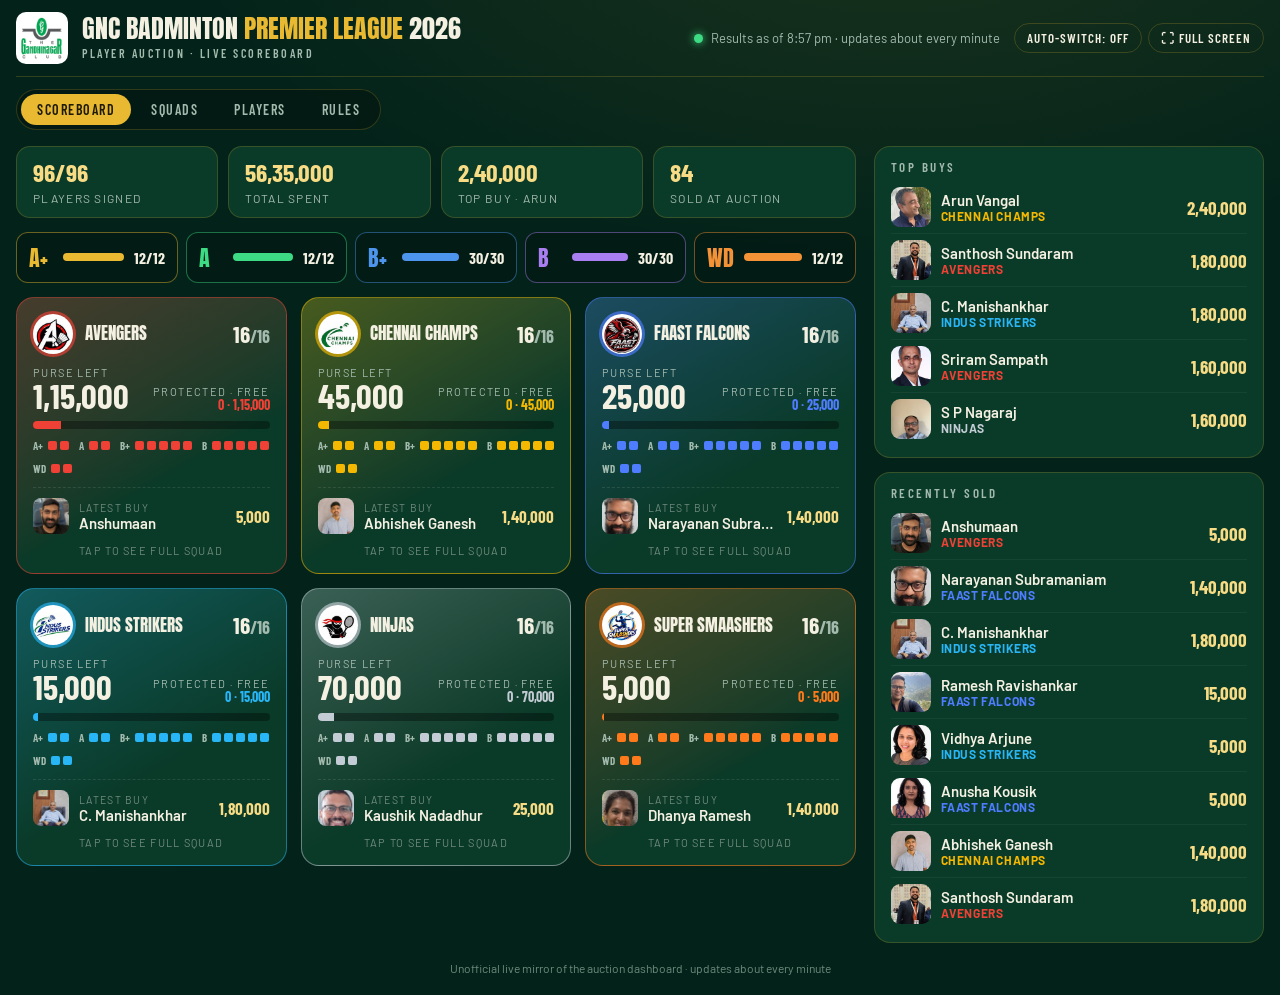
==== commit f65e0ba8: "Update results" ====
--- a/index.html
+++ b/index.html
@@ -115,14 +115,14 @@
 @media (max-width:640px){.tvb{width:100%}.tvb button{flex:1}}
 </style></head><body>
 <header><img class="club" src="img/club.png" alt=""><div><h1>GNC Badminton <span>Premier League</span> 2026</h1><p>Player auction · live scoreboard</p></div>
-<div class="upd"><i></i><span id="asof">Results as of 8:55 pm · updates about every minute</span></div><div class="tvb"><button id="bAuto" type="button" title="Switch between Scoreboard and Squads every minute">Auto-switch: off</button><button id="bFs" type="button">⛶ Full screen</button></div></header>
+<div class="upd"><i></i><span id="asof">Results as of 8:57 pm · updates about every minute</span></div><div class="tvb"><button id="bAuto" type="button" title="Switch between Scoreboard and Squads every minute">Auto-switch: off</button><button id="bFs" type="button">⛶ Full screen</button></div></header>
 <nav class="tabs"><a href="#scoreboard" data-t="scoreboard">Scoreboard</a><a href="#squads" data-t="squads">Squads</a><a href="#players" data-t="players">Players</a><a href="#rules" data-t="rules">Rules</a></nav>
-<main id="v-scoreboard" class="view"><div class="L"><div class="kp"><div><b>95/96</b><span>Players signed</span></div><div><b>56,30,000</b><span>Total spent</span></div><div><b>2,40,000</b><span>Top buy · Arun</span></div><div><b>83</b><span>Sold at auction</span></div></div>
-<div class="cats"><div class="c" style="--q:#e8b931"><b>A+</b><i><u style="width:100%"></u></i><em>12/12</em></div><div class="c" style="--q:#3ddc84"><b>A</b><i><u style="width:100%"></u></i><em>12/12</em></div><div class="c" style="--q:#4d94ec"><b>B+</b><i><u style="width:100%"></u></i><em>30/30</em></div><div class="c" style="--q:#a97ef0"><b>B</b><i><u style="width:97%"></u></i><em>29/30</em></div><div class="c" style="--q:#f39237"><b>WD</b><i><u style="width:100%"></u></i><em>12/12</em></div></div><div class="teams"><details class="t" style="--tc:#ef4136"><summary><div class="th"><img class="lg" src="img/l0.png" alt=""><b>Avengers</b><em><i>15</i>/16</em></div>
-<div class="mn"><div><span>Purse left</span><b>1,20,000</b></div><div class="r"><span>Protected · Free</span><b class="s">30,000 · 90,000</b></div></div>
-<div class="bar"><u style="width:12%"></u></div><div class="pips"><span class="pg"><em>A+</em><i class="on"></i><i class="on"></i></span><span class="pg"><em>A</em><i class="on"></i><i class="on"></i></span><span class="pg"><em>B+</em><i class="on"></i><i class="on"></i><i class="on"></i><i class="on"></i><i class="on"></i></span><span class="pg"><em>B</em><i class="on"></i><i class="on"></i><i class="on"></i><i class="on"></i><i class=""></i></span><span class="pg"><em>WD</em><i class="on"></i><i class="on"></i></span></div>
-<div class="lb"><img class="" src="img/p83.jpg" alt="" loading="lazy"><div><small>Latest buy</small><b>Santhosh Sundaram</b></div><span>1,80,000</span></div>
-<div class="more">Tap to see full squad</div></summary><div class="roster"><div class="rc" style="--q:#e8b931">A+</div><div class="rp"><img class="" src="img/p8.jpg" alt="" loading="lazy"><b>Nirav Hariharan</b><span>1,00,000</span></div><div class="rp"><img class="" src="img/p9.jpg" alt="" loading="lazy"><b>Rajarajan K</b><span>60,000</span></div><div class="rc" style="--q:#3ddc84">A</div><div class="rp"><img class="" src="img/p13.jpg" alt="" loading="lazy"><b>Abhinav Mathew</b><span>Owner</span></div><div class="rp"><img class="" src="img/p20.jpg" alt="" loading="lazy"><b>Priya Ananthanarayanan</b><span>1,20,000</span></div><div class="rc" style="--q:#4d94ec">B+</div><div class="rp"><img class="" src="img/p53.jpg" alt="" loading="lazy"><b>Vignesh</b><span>Strategist</span></div><div class="rp"><img class="" src="img/p49.jpg" alt="" loading="lazy"><b>Sriram Sampath</b><span>1,60,000</span></div><div class="rp"><img class="" src="img/p26.jpg" alt="" loading="lazy"><b>Ashwath Mahadev Subramanian</b><span>1,00,000</span></div><div class="rp"><img class="" src="img/p45.jpg" alt="" loading="lazy"><b>Shivaram</b><span>60,000</span></div><div class="rp"><img class="" src="img/p39.jpg" alt="" loading="lazy"><b>Raghavendran</b><span>5,000</span></div><div class="rc" style="--q:#a97ef0">B</div><div class="rp"><img class="" src="img/p83.jpg" alt="" loading="lazy"><b>Santhosh Sundaram</b><span>1,80,000</span></div><div class="rp"><img class="" src="img/p63.jpg" alt="" loading="lazy"><b>Aryan Varad Vangal</b><span>45,000</span></div><div class="rp"><img class="" src="img/p71.jpg" alt="" loading="lazy"><b>Lakshminarayanan K</b><span>10,000</span></div><div class="rp"><img class="" src="img/p55.jpg" alt="" loading="lazy"><b>A Chandrasekharan</b><span>5,000</span></div><div class="rp open">Open slot</div><div class="rc" style="--q:#f39237">WD</div><div class="rp"><img class="" src="img/p107.jpg" alt="" loading="lazy"><b>Patricia</b><span>15,000</span></div><div class="rp"><img class="" src="img/p112.jpg" alt="" loading="lazy"><b>Zoya Maryam</b><span>5,000</span></div></div></details><details class="t" style="--tc:#f5b800"><summary><div class="th"><img class="lg" src="img/l1.png" alt=""><b>Chennai Champs</b><em><i>16</i>/16</em></div>
+<main id="v-scoreboard" class="view"><div class="L"><div class="kp"><div><b>96/96</b><span>Players signed</span></div><div><b>56,35,000</b><span>Total spent</span></div><div><b>2,40,000</b><span>Top buy · Arun</span></div><div><b>84</b><span>Sold at auction</span></div></div>
+<div class="cats"><div class="c" style="--q:#e8b931"><b>A+</b><i><u style="width:100%"></u></i><em>12/12</em></div><div class="c" style="--q:#3ddc84"><b>A</b><i><u style="width:100%"></u></i><em>12/12</em></div><div class="c" style="--q:#4d94ec"><b>B+</b><i><u style="width:100%"></u></i><em>30/30</em></div><div class="c" style="--q:#a97ef0"><b>B</b><i><u style="width:100%"></u></i><em>30/30</em></div><div class="c" style="--q:#f39237"><b>WD</b><i><u style="width:100%"></u></i><em>12/12</em></div></div><div class="teams"><details class="t" style="--tc:#ef4136"><summary><div class="th"><img class="lg" src="img/l0.png" alt=""><b>Avengers</b><em><i>16</i>/16</em></div>
+<div class="mn"><div><span>Purse left</span><b>1,15,000</b></div><div class="r"><span>Protected · Free</span><b class="s">0 · 1,15,000</b></div></div>
+<div class="bar"><u style="width:12%"></u></div><div class="pips"><span class="pg"><em>A+</em><i class="on"></i><i class="on"></i></span><span class="pg"><em>A</em><i class="on"></i><i class="on"></i></span><span class="pg"><em>B+</em><i class="on"></i><i class="on"></i><i class="on"></i><i class="on"></i><i class="on"></i></span><span class="pg"><em>B</em><i class="on"></i><i class="on"></i><i class="on"></i><i class="on"></i><i class="on"></i></span><span class="pg"><em>WD</em><i class="on"></i><i class="on"></i></span></div>
+<div class="lb"><img class="" src="img/p60.jpg" alt="" loading="lazy"><div><small>Latest buy</small><b>Anshumaan</b></div><span>5,000</span></div>
+<div class="more">Tap to see full squad</div></summary><div class="roster"><div class="rc" style="--q:#e8b931">A+</div><div class="rp"><img class="" src="img/p8.jpg" alt="" loading="lazy"><b>Nirav Hariharan</b><span>1,00,000</span></div><div class="rp"><img class="" src="img/p9.jpg" alt="" loading="lazy"><b>Rajarajan K</b><span>60,000</span></div><div class="rc" style="--q:#3ddc84">A</div><div class="rp"><img class="" src="img/p13.jpg" alt="" loading="lazy"><b>Abhinav Mathew</b><span>Owner</span></div><div class="rp"><img class="" src="img/p20.jpg" alt="" loading="lazy"><b>Priya Ananthanarayanan</b><span>1,20,000</span></div><div class="rc" style="--q:#4d94ec">B+</div><div class="rp"><img class="" src="img/p53.jpg" alt="" loading="lazy"><b>Vignesh</b><span>Strategist</span></div><div class="rp"><img class="" src="img/p49.jpg" alt="" loading="lazy"><b>Sriram Sampath</b><span>1,60,000</span></div><div class="rp"><img class="" src="img/p26.jpg" alt="" loading="lazy"><b>Ashwath Mahadev Subramanian</b><span>1,00,000</span></div><div class="rp"><img class="" src="img/p45.jpg" alt="" loading="lazy"><b>Shivaram</b><span>60,000</span></div><div class="rp"><img class="" src="img/p39.jpg" alt="" loading="lazy"><b>Raghavendran</b><span>5,000</span></div><div class="rc" style="--q:#a97ef0">B</div><div class="rp"><img class="" src="img/p83.jpg" alt="" loading="lazy"><b>Santhosh Sundaram</b><span>1,80,000</span></div><div class="rp"><img class="" src="img/p63.jpg" alt="" loading="lazy"><b>Aryan Varad Vangal</b><span>45,000</span></div><div class="rp"><img class="" src="img/p71.jpg" alt="" loading="lazy"><b>Lakshminarayanan K</b><span>10,000</span></div><div class="rp"><img class="" src="img/p55.jpg" alt="" loading="lazy"><b>A Chandrasekharan</b><span>5,000</span></div><div class="rp"><img class="" src="img/p60.jpg" alt="" loading="lazy"><b>Anshumaan</b><span>5,000</span></div><div class="rc" style="--q:#f39237">WD</div><div class="rp"><img class="" src="img/p107.jpg" alt="" loading="lazy"><b>Patricia</b><span>15,000</span></div><div class="rp"><img class="" src="img/p112.jpg" alt="" loading="lazy"><b>Zoya Maryam</b><span>5,000</span></div></div></details><details class="t" style="--tc:#f5b800"><summary><div class="th"><img class="lg" src="img/l1.png" alt=""><b>Chennai Champs</b><em><i>16</i>/16</em></div>
 <div class="mn"><div><span>Purse left</span><b>45,000</b></div><div class="r"><span>Protected · Free</span><b class="s">0 · 45,000</b></div></div>
 <div class="bar"><u style="width:5%"></u></div><div class="pips"><span class="pg"><em>A+</em><i class="on"></i><i class="on"></i></span><span class="pg"><em>A</em><i class="on"></i><i class="on"></i></span><span class="pg"><em>B+</em><i class="on"></i><i class="on"></i><i class="on"></i><i class="on"></i><i class="on"></i></span><span class="pg"><em>B</em><i class="on"></i><i class="on"></i><i class="on"></i><i class="on"></i><i class="on"></i></span><span class="pg"><em>WD</em><i class="on"></i><i class="on"></i></span></div>
 <div class="lb"><img class="" src="img/p56.jpg" alt="" loading="lazy"><div><small>Latest buy</small><b>Abhishek Ganesh</b></div><span>1,40,000</span></div>
@@ -143,13 +143,13 @@
 <div class="bar"><u style="width:1%"></u></div><div class="pips"><span class="pg"><em>A+</em><i class="on"></i><i class="on"></i></span><span class="pg"><em>A</em><i class="on"></i><i class="on"></i></span><span class="pg"><em>B+</em><i class="on"></i><i class="on"></i><i class="on"></i><i class="on"></i><i class="on"></i></span><span class="pg"><em>B</em><i class="on"></i><i class="on"></i><i class="on"></i><i class="on"></i><i class="on"></i></span><span class="pg"><em>WD</em><i class="on"></i><i class="on"></i></span></div>
 <div class="lb"><img class="" src="img/p28.jpg" alt="" loading="lazy"><div><small>Latest buy</small><b>Dhanya Ramesh</b></div><span>1,40,000</span></div>
 <div class="more">Tap to see full squad</div></summary><div class="roster"><div class="rc" style="--q:#e8b931">A+</div><div class="rp"><img class="" src="img/p2.jpg" alt="" loading="lazy"><b>Adarsh Nagaraj</b><span>Strategist</span></div><div class="rp"><img class="" src="img/p4.jpg" alt="" loading="lazy"><b>Chirrag Sheth</b><span>1,20,000</span></div><div class="rc" style="--q:#3ddc84">A</div><div class="rp"><img class="" src="img/p17.jpg" alt="" loading="lazy"><b>Munna</b><span>1,20,000</span></div><div class="rp"><img class="" src="img/p21.jpg" alt="" loading="lazy"><b>Satish Balasubramanian</b><span>45,000</span></div><div class="rc" style="--q:#4d94ec">B+</div><div class="rp"><img class="" src="img/p28.jpg" alt="" loading="lazy"><b>Dhanya Ramesh</b><span>1,40,000</span></div><div class="rp"><img class="" src="img/p33.jpg" alt="" loading="lazy"><b>Manish Sasikanth</b><span>70,000</span></div><div class="rp"><img class="" src="img/p52.jpg" alt="" loading="lazy"><b>Umasangar</b><span>50,000</span></div><div class="rp"><img class="" src="img/p36.jpg" alt="" loading="lazy"><b>Prakash Dakshinamurthy</b><span>45,000</span></div><div class="rp"><img class="" src="img/p31.jpg" alt="" loading="lazy"><b>Lavanya Iyer</b><span>45,000</span></div><div class="rc" style="--q:#a97ef0">B</div><div class="rp"><img class="" src="img/p58.jpg" alt="" loading="lazy"><b>Andy</b><span>Owner</span></div><div class="rp"><img class="" src="img/p90.jpg" alt="" loading="lazy"><b>Sriram</b><span>1,20,000</span></div><div class="rp"><img class="" src="img/p72.jpg" alt="" loading="lazy"><b>Mahesh D</b><span>1,00,000</span></div><div class="rp"><img class="" src="img/p78.jpg" alt="" loading="lazy"><b>Ram</b><span>5,000</span></div><div class="rp"><img class="" src="img/p74.jpg" alt="" loading="lazy"><b>Pooja Aadith</b><span>5,000</span></div><div class="rc" style="--q:#f39237">WD</div><div class="rp"><img class="" src="img/p109.jpg" alt="" loading="lazy"><b>Reema Sundaram</b><span>70,000</span></div><div class="rp"><img class="" src="img/p108.jpg" alt="" loading="lazy"><b>Priya Subramanian</b><span>45,000</span></div></div></details></div></div>
-<div class="R"><div class="box"><h4>Top buys</h4><div class="row" style="--tc:#f5b800"><img class="" src="img/p15.jpg" alt="" loading="lazy"><div><b>Arun Vangal</b><small>Chennai Champs</small></div><span class="p">2,40,000</span></div><div class="row" style="--tc:#ef4136"><img class="" src="img/p83.jpg" alt="" loading="lazy"><div><b>Santhosh Sundaram</b><small>Avengers</small></div><span class="p">1,80,000</span></div><div class="row" style="--tc:#29b6f6"><img class="" src="img/p66.jpg" alt="" loading="lazy"><div><b>C. Manishankhar</b><small>Indus Strikers</small></div><span class="p">1,80,000</span></div><div class="row" style="--tc:#ef4136"><img class="" src="img/p49.jpg" alt="" loading="lazy"><div><b>Sriram Sampath</b><small>Avengers</small></div><span class="p">1,60,000</span></div><div class="row" style="--tc:#c3ccd4"><img class="" src="img/p80.jpg" alt="" loading="lazy"><div><b>S P Nagaraj</b><small>Ninjas</small></div><span class="p">1,60,000</span></div></div><div class="box"><h4>Recently sold</h4><div class="row" style="--tc:#4f7dff"><img class="" src="img/p73.jpg" alt="" loading="lazy"><div><b>Narayanan Subramaniam</b><small>Faast Falcons</small></div><span class="p">1,40,000</span></div><div class="row" style="--tc:#29b6f6"><img class="" src="img/p66.jpg" alt="" loading="lazy"><div><b>C. Manishankhar</b><small>Indus Strikers</small></div><span class="p">1,80,000</span></div><div class="row" style="--tc:#4f7dff"><img class="" src="img/p79.jpg" alt="" loading="lazy"><div><b>Ramesh Ravishankar</b><small>Faast Falcons</small></div><span class="p">15,000</span></div><div class="row" style="--tc:#29b6f6"><img class="" src="img/p111.jpg" alt="" loading="lazy"><div><b>Vidhya Arjune</b><small>Indus Strikers</small></div><span class="p">5,000</span></div><div class="row" style="--tc:#4f7dff"><img class="" src="img/p101.jpg" alt="" loading="lazy"><div><b>Anusha Kousik</b><small>Faast Falcons</small></div><span class="p">5,000</span></div><div class="row" style="--tc:#f5b800"><img class="" src="img/p56.jpg" alt="" loading="lazy"><div><b>Abhishek Ganesh</b><small>Chennai Champs</small></div><span class="p">1,40,000</span></div><div class="row" style="--tc:#ef4136"><img class="" src="img/p83.jpg" alt="" loading="lazy"><div><b>Santhosh Sundaram</b><small>Avengers</small></div><span class="p">1,80,000</span></div><div class="row" style="--tc:#c3ccd4"><img class="" src="img/p70.jpg" alt="" loading="lazy"><div><b>Kaushik Nadadhur</b><small>Ninjas</small></div><span class="p">25,000</span></div></div></div></main>
-<section id="v-squads" class="view" hidden><div class="sqsearch"><input id="sqq" type="search" placeholder="Search a player…" autocomplete="off"><span id="sqn"></span></div><div class="sqs"><div class="sq" style="--tc:#ef4136"><div class="th"><img class="lg" src="img/l0.png" alt=""><b>Avengers</b><em><i>15</i>/16</em></div><div class="sqm"><span>Purse left <b>1,20,000</b></span><span>Spent <b>8,65,000</b></span></div><div class="rc" style="--q:#e8b931">A+ <em>2/2</em></div><div class="rp"><img class="" src="img/p8.jpg" alt="" loading="lazy"><b>Nirav Hariharan</b><span>1,00,000</span></div><div class="rp"><img class="" src="img/p9.jpg" alt="" loading="lazy"><b>Rajarajan K</b><span>60,000</span></div><div class="rc" style="--q:#3ddc84">A <em>2/2</em></div><div class="rp"><img class="" src="img/p13.jpg" alt="" loading="lazy"><b>Abhinav Mathew</b><span>Owner</span></div><div class="rp"><img class="" src="img/p20.jpg" alt="" loading="lazy"><b>Priya Ananthanarayanan</b><span>1,20,000</span></div><div class="rc" style="--q:#4d94ec">B+ <em>5/5</em></div><div class="rp"><img class="" src="img/p53.jpg" alt="" loading="lazy"><b>Vignesh</b><span>Strategist</span></div><div class="rp"><img class="" src="img/p49.jpg" alt="" loading="lazy"><b>Sriram Sampath</b><span>1,60,000</span></div><div class="rp"><img class="" src="img/p26.jpg" alt="" loading="lazy"><b>Ashwath Mahadev Subramanian</b><span>1,00,000</span></div><div class="rp"><img class="" src="img/p45.jpg" alt="" loading="lazy"><b>Shivaram</b><span>60,000</span></div><div class="rp"><img class="" src="img/p39.jpg" alt="" loading="lazy"><b>Raghavendran</b><span>5,000</span></div><div class="rc" style="--q:#a97ef0">B <em>4/5</em></div><div class="rp"><img class="" src="img/p83.jpg" alt="" loading="lazy"><b>Santhosh Sundaram</b><span>1,80,000</span></div><div class="rp"><img class="" src="img/p63.jpg" alt="" loading="lazy"><b>Aryan Varad Vangal</b><span>45,000</span></div><div class="rp"><img class="" src="img/p71.jpg" alt="" loading="lazy"><b>Lakshminarayanan K</b><span>10,000</span></div><div class="rp"><img class="" src="img/p55.jpg" alt="" loading="lazy"><b>A Chandrasekharan</b><span>5,000</span></div><div class="rp open">Open slot</div><div class="rc" style="--q:#f39237">WD <em>2/2</em></div><div class="rp"><img class="" src="img/p107.jpg" alt="" loading="lazy"><b>Patricia</b><span>15,000</span></div><div class="rp"><img class="" src="img/p112.jpg" alt="" loading="lazy"><b>Zoya Maryam</b><span>5,000</span></div></div><div class="sq" style="--tc:#f5b800"><div class="th"><img class="lg" src="img/l1.png" alt=""><b>Chennai Champs</b><em><i>16</i>/16</em></div><div class="sqm"><span>Purse left <b>45,000</b></span><span>Spent <b>9,40,000</b></span></div><div class="rc" style="--q:#e8b931">A+ <em>2/2</em></div><div class="rp"><img class="" src="img/p6.jpg" alt="" loading="lazy"><b>Goutham</b><span>Strategist</span></div><div class="rp"><img class="" src="img/p3.jpg" alt="" loading="lazy"><b>Cheenu</b><span>60,000</span></div><div class="rc" style="--q:#3ddc84">A <em>2/2</em></div><div class="rp"><img class="" src="img/p15.jpg" alt="" loading="lazy"><b>Arun Vangal</b><span>2,40,000</span></div><div class="rp"><img class="" src="img/p14.jpg" alt="" loading="lazy"><b>Antara Ramkumar</b><span>5,000</span></div><div class="rc" style="--q:#4d94ec">B+ <em>5/5</em></div><div class="rp"><img class="" src="img/p51.jpg" alt="" loading="lazy"><b>Umapathy</b><span>Owner</span></div><div class="rp"><img class="" src="img/p37.jpg" alt="" loading="lazy"><b>Pranav Sabherwal</b><span>1,40,000</span></div><div class="rp"><img class="" src="img/p46.jpg" alt="" loading="lazy"><b>Shruthi S</b><span>60,000</span></div><div class="rp"><img class="" src="img/p50.jpg" alt="" loading="lazy"><b>Sudarsan Ranganathan</b><span>20,000</span></div><div class="rp"><img class="" src="img/p34.jpg" alt="" loading="lazy"><b>Nandakumar Dhruvan</b><span>20,000</span></div><div class="rc" style="--q:#a97ef0">B <em>5/5</em></div><div class="rp"><img class="" src="img/p56.jpg" alt="" loading="lazy"><b>Abhishek Ganesh</b><span>1,40,000</span></div><div class="rp"><img class="" src="img/p95.jpg" alt="" loading="lazy"><b>Venu Srinivasan</b><span>90,000</span></div><div class="rp"><img class="" src="img/p89.jpg" alt="" loading="lazy"><b>Srihari</b><span>45,000</span></div><div class="rp"><img class="" src="img/p87.jpg" alt="" loading="lazy"><b>Shiva</b><span>30,000</span></div><div class="rp"><img class="" src="img/p82.jpg" alt="" loading="lazy"><b>Sanjay Bharathi</b><span>5,000</span></div><div class="rc" style="--q:#f39237">WD <em>2/2</em></div><div class="rp"><img class="" src="img/p100.jpg" alt="" loading="lazy"><b>Anusha</b><span>80,000</span></div><div class="rp"><img class="" src="img/p105.jpg" alt="" loading="lazy"><b>Neha Dhruvan</b><span>5,000</span></div></div><div class="sq" style="--tc:#4f7dff"><div class="th"><img class="lg" src="img/l5.png" alt=""><b>Faast Falcons</b><em><i>16</i>/16</em></div><div class="sqm"><span>Purse left <b>25,000</b></span><span>Spent <b>9,60,000</b></span></div><div class="rc" style="--q:#e8b931">A+ <em>2/2</em></div><div class="rp"><img class="" src="img/p12.jpg" alt="" loading="lazy"><b>Shyam Dhruvan</b><span>70,000</span></div><div class="rp"><img class="" src="img/p11.jpg" alt="" loading="lazy"><b>Sandeep Srinivasan</b><span>70,000</span></div><div class="rc" style="--q:#3ddc84">A <em>2/2</em></div><div class="rp"><img class="" src="img/p16.jpg" alt="" loading="lazy"><b>K Balaji</b><span>Strategist</span></div><div class="rp"><img class="" src="img/p22.jpg" alt="" loading="lazy"><b>Shruti Bohra</b><span>70,000</span></div><div class="rc" style="--q:#4d94ec">B+ <em>5/5</em></div><div class="rp"><img class="" src="img/p27.jpg" alt="" loading="lazy"><b>C S Karthik</b><span>1,60,000</span></div><div class="rp"><img class="" src="img/p32.jpg" alt="" loading="lazy"><b>Lokanathan M S</b><span>1,20,000</span></div><div class="rp"><img class="" src="img/p41.jpg" alt="" loading="lazy"><b>Ranjith Bohra</b><span>1,00,000</span></div><div class="rp"><img class="" src="img/p42.jpg" alt="" loading="lazy"><b>Rashmee Gopalan</b><span>90,000</span></div><div class="rp"><img class="" src="img/p43.jpg" alt="" loading="lazy"><b>S Sridhar</b><span>15,000</span></div><div class="rc" style="--q:#a97ef0">B <em>5/5</em></div><div class="rp"><img class="" src="img/p65.jpg" alt="" loading="lazy"><b>Bharath Cola</b><span>Owner</span></div><div class="rp"><img class="" src="img/p73.jpg" alt="" loading="lazy"><b>Narayanan Subramaniam</b><span>1,40,000</span></div><div class="rp"><img class="" src="img/p92.jpg" alt="" loading="lazy"><b>Uma Maheswari</b><span>50,000</span></div><div class="rp"><img class="" src="img/p79.jpg" alt="" loading="lazy"><b>Ramesh Ravishankar</b><span>15,000</span></div><div class="rp"><img class="" src="img/p76.jpg" alt="" loading="lazy"><b>Preethika</b><span>5,000</span></div><div class="rc" style="--q:#f39237">WD <em>2/2</em></div><div class="rp"><img class="" src="img/p103.jpg" alt="" loading="lazy"><b>Lekha Mithra</b><span>50,000</span></div><div class="rp"><img class="" src="img/p101.jpg" alt="" loading="lazy"><b>Anusha Kousik</b><span>5,000</span></div></div><div class="sq" style="--tc:#29b6f6"><div class="th"><img class="lg" src="img/l2.png" alt=""><b>Indus Strikers</b><em><i>16</i>/16</em></div><div class="sqm"><span>Purse left <b>15,000</b></span><span>Spent <b>9,70,000</b></span></div><div class="rc" style="--q:#e8b931">A+ <em>2/2</em></div><div class="rp"><img class="" src="img/p10.jpg" alt="" loading="lazy"><b>Rohit Krishnan</b><span>Owner</span></div><div class="rp"><img class="" src="img/p7.jpg" alt="" loading="lazy"><b>Jayanth</b><span>1,20,000</span></div><div class="rc" style="--q:#3ddc84">A <em>2/2</em></div><div class="rp"><img class="" src="img/p24.jpg" alt="" loading="lazy"><b>Vijay Krishnan</b><span>Strategist</span></div><div class="rp"><img class="" src="img/p23.jpg" alt="" loading="lazy"><b>Varun Arjune</b><span>70,000</span></div><div class="rc" style="--q:#4d94ec">B+ <em>5/5</em></div><div class="rp"><img class="" src="img/p48.jpg" alt="" loading="lazy"><b>Srikanth</b><span>1,40,000</span></div><div class="rp"><img class="" src="img/p25.jpg" alt="" loading="lazy"><b>Abbishek V Bharadwaj</b><span>1,00,000</span></div><div class="rp"><img class="" src="img/p30.jpg" alt="" loading="lazy"><b>Karthick Chacha</b><span>80,000</span></div><div class="rp"><img class="" src="img/p38.jpg" alt="" loading="lazy"><b>Radhakrishnan Sreenivasan (RK)</b><span>70,000</span></div><div class="rp"><img class="" src="img/p40.jpg" alt="" loading="lazy"><b>Ramarao Y</b><span>45,000</span></div><div class="rc" style="--q:#a97ef0">B <em>5/5</em></div><div class="rp"><img class="" src="img/p66.jpg" alt="" loading="lazy"><b>C. Manishankhar</b><span>1,80,000</span></div><div class="rp"><img class="" src="img/p94.jpg" alt="" loading="lazy"><b>Varun Shanmugam</b><span>40,000</span></div><div class="rp"><img class="" src="img/p62.jpg" alt="" loading="lazy"><b>Arjune Santhanam</b><span>30,000</span></div><div class="rp"><img class="" src="img/p93.jpg" alt="" loading="lazy"><b>V. Yathin Mitran</b><span>5,000</span></div><div class="rp"><img class="" src="img/p97.jpg" alt="" loading="lazy"><b>Vishnu Raman</b><span>5,000</span></div><div class="rc" style="--q:#f39237">WD <em>2/2</em></div><div class="rp"><img class="" src="img/p102.jpg" alt="" loading="lazy"><b>Darshana</b><span>80,000</span></div><div class="rp"><img class="" src="img/p111.jpg" alt="" loading="lazy"><b>Vidhya Arjune</b><span>5,000</span></div></div><div class="sq" style="--tc:#c3ccd4"><div class="th"><img class="lg" src="img/l3.png" alt=""><b>Ninjas</b><em><i>16</i>/16</em></div><div class="sqm"><span>Purse left <b>70,000</b></span><span>Spent <b>9,15,000</b></span></div><div class="rc" style="--q:#e8b931">A+ <em>2/2</em></div><div class="rp"><img class="" src="img/p1.jpg" alt="" loading="lazy"><b>Aadith Prasad</b><span>60,000</span></div><div class="rp"><img class="" src="img/p5.jpg" alt="" loading="lazy"><b>Gourav</b><span>60,000</span></div><div class="rc" style="--q:#3ddc84">A <em>2/2</em></div><div class="rp"><img class="" src="img/p18.jpg" alt="" loading="lazy"><b>Nishant Vijayakumar</b><span>Strategist</span></div><div class="rp"><img class="" src="img/p19.jpg" alt="" loading="lazy"><b>Pravin Jayabal</b><span>70,000</span></div><div class="rc" style="--q:#4d94ec">B+ <em>5/5</em></div><div class="rp"><img class="" src="img/p47.jpg" alt="" loading="lazy"><b>Sneha Kumar</b><span>Owner</span></div><div class="rp"><img class="" src="img/p54.jpg" alt="" loading="lazy"><b>Vijay Chandramouli</b><span>1,40,000</span></div><div class="rp"><img class="" src="img/p29.jpg" alt="" loading="lazy"><b>Kaavya Sekar</b><span>1,20,000</span></div><div class="rp"><img class="" src="img/p44.jpg" alt="" loading="lazy"><b>Shiv Bose</b><span>70,000</span></div><div class="rp"><img class="" src="img/p35.jpg" alt="" loading="lazy"><b>Nikhil Iyer</b><span>5,000</span></div><div class="rc" style="--q:#a97ef0">B <em>5/5</em></div><div class="rp"><img class="" src="img/p80.jpg" alt="" loading="lazy"><b>S P Nagaraj</b><span>1,60,000</span></div><div class="rp"><img class="" src="img/p91.jpg" alt="" loading="lazy"><b>Srish</b><span>90,000</span></div><div class="rp"><img class="" src="img/p70.jpg" alt="" loading="lazy"><b>Kaushik Nadadhur</b><span>25,000</span></div><div class="rp"><img class="" src="img/p67.jpg" alt="" loading="lazy"><b>Dushyanth</b><span>5,000</span></div><div class="rp"><img class="" src="img/p77.jpg" alt="" loading="lazy"><b>R Ashwin</b><span>5,000</span></div><div class="rc" style="--q:#f39237">WD <em>2/2</em></div><div class="rp"><img class="" src="img/p106.jpg" alt="" loading="lazy"><b>Nitara Hariharan</b><span>70,000</span></div><div class="rp"><img class="" src="img/p98.jpg" alt="" loading="lazy"><b>Adithy Srinaath</b><span>35,000</span></div></div><div class="sq" style="--tc:#ff7a1a"><div class="th"><img class="lg" src="img/l4.png" alt=""><b>Super Smaashers</b><em><i>16</i>/16</em></div><div class="sqm"><span>Purse left <b>5,000</b></span><span>Spent <b>9,80,000</b></span></div><div class="rc" style="--q:#e8b931">A+ <em>2/2</em></div><div class="rp"><img class="" src="img/p2.jpg" alt="" loading="lazy"><b>Adarsh Nagaraj</b><span>Strategist</span></div><div class="rp"><img class="" src="img/p4.jpg" alt="" loading="lazy"><b>Chirrag Sheth</b><span>1,20,000</span></div><div class="rc" style="--q:#3ddc84">A <em>2/2</em></div><div class="rp"><img class="" src="img/p17.jpg" alt="" loading="lazy"><b>Munna</b><span>1,20,000</span></div><div class="rp"><img class="" src="img/p21.jpg" alt="" loading="lazy"><b>Satish Balasubramanian</b><span>45,000</span></div><div class="rc" style="--q:#4d94ec">B+ <em>5/5</em></div><div class="rp"><img class="" src="img/p28.jpg" alt="" loading="lazy"><b>Dhanya Ramesh</b><span>1,40,000</span></div><div class="rp"><img class="" src="img/p33.jpg" alt="" loading="lazy"><b>Manish Sasikanth</b><span>70,000</span></div><div class="rp"><img class="" src="img/p52.jpg" alt="" loading="lazy"><b>Umasangar</b><span>50,000</span></div><div class="rp"><img class="" src="img/p36.jpg" alt="" loading="lazy"><b>Prakash Dakshinamurthy</b><span>45,000</span></div><div class="rp"><img class="" src="img/p31.jpg" alt="" loading="lazy"><b>Lavanya Iyer</b><span>45,000</span></div><div class="rc" style="--q:#a97ef0">B <em>5/5</em></div><div class="rp"><img class="" src="img/p58.jpg" alt="" loading="lazy"><b>Andy</b><span>Owner</span></div><div class="rp"><img class="" src="img/p90.jpg" alt="" loading="lazy"><b>Sriram</b><span>1,20,000</span></div><div class="rp"><img class="" src="img/p72.jpg" alt="" loading="lazy"><b>Mahesh D</b><span>1,00,000</span></div><div class="rp"><img class="" src="img/p78.jpg" alt="" loading="lazy"><b>Ram</b><span>5,000</span></div><div class="rp"><img class="" src="img/p74.jpg" alt="" loading="lazy"><b>Pooja Aadith</b><span>5,000</span></div><div class="rc" style="--q:#f39237">WD <em>2/2</em></div><div class="rp"><img class="" src="img/p109.jpg" alt="" loading="lazy"><b>Reema Sundaram</b><span>70,000</span></div><div class="rp"><img class="" src="img/p108.jpg" alt="" loading="lazy"><b>Priya Subramanian</b><span>45,000</span></div></div></div></section>
-<section id="v-players" class="view" hidden><div class="flt"><input id="pq" type="search" placeholder="Search name or #number…" autocomplete="off"><div class="seg"><button data-f="All">All</button><button data-f="A+">A+</button><button data-f="A">A</button><button data-f="B+">B+</button><button data-f="B">B</button><button data-f="WD">WD</button></div><div class="seg"><button data-g="all">Everyone</button><button data-g="sold">Sold</button><button data-g="wait">Yet to come</button><button data-g="uns">Unsold</button><button data-g="ret">Owners & strategists</button></div></div><div class="grid"><div class="pc sold" data-c="A+" data-s="sold" data-n="aadith prasad #1" style="--tc:#c3ccd4"><div class="im"><img class="" src="img/p1.jpg" alt="" loading="lazy"><span class="no">#1</span><span class="ct" style="background:#e8b931">A+</span></div><b>Aadith Prasad</b><small>Ninjas · 60,000</small></div><div class="pc ret" data-c="A+" data-s="ret" data-n="adarsh nagaraj #2" style="--tc:#ff7a1a"><div class="im"><img class="" src="img/p2.jpg" alt="" loading="lazy"><span class="no">#2</span><span class="ct" style="background:#e8b931">A+</span></div><b>Adarsh Nagaraj</b><small>Strategist · Super Smaashers</small></div><div class="pc sold" data-c="A+" data-s="sold" data-n="cheenu #3" style="--tc:#f5b800"><div class="im"><img class="" src="img/p3.jpg" alt="" loading="lazy"><span class="no">#3</span><span class="ct" style="background:#e8b931">A+</span></div><b>Cheenu</b><small>Chennai Champs · 60,000</small></div><div class="pc sold" data-c="A+" data-s="sold" data-n="chirrag sheth #4" style="--tc:#ff7a1a"><div class="im"><img class="" src="img/p4.jpg" alt="" loading="lazy"><span class="no">#4</span><span class="ct" style="background:#e8b931">A+</span></div><b>Chirrag Sheth</b><small>Super Smaashers · 1,20,000</small></div><div class="pc sold" data-c="A+" data-s="sold" data-n="gourav #5" style="--tc:#c3ccd4"><div class="im"><img class="" src="img/p5.jpg" alt="" loading="lazy"><span class="no">#5</span><span class="ct" style="background:#e8b931">A+</span></div><b>Gourav</b><small>Ninjas · 60,000</small></div><div class="pc ret" data-c="A+" data-s="ret" data-n="goutham #6" style="--tc:#f5b800"><div class="im"><img class="" src="img/p6.jpg" alt="" loading="lazy"><span class="no">#6</span><span class="ct" style="background:#e8b931">A+</span></div><b>Goutham</b><small>Strategist · Chennai Champs</small></div><div class="pc sold" data-c="A+" data-s="sold" data-n="jayanth #7" style="--tc:#29b6f6"><div class="im"><img class="" src="img/p7.jpg" alt="" loading="lazy"><span class="no">#7</span><span class="ct" style="background:#e8b931">A+</span></div><b>Jayanth</b><small>Indus Strikers · 1,20,000</small></div><div class="pc sold" data-c="A+" data-s="sold" data-n="nirav hariharan #8" style="--tc:#ef4136"><div class="im"><img class="" src="img/p8.jpg" alt="" loading="lazy"><span class="no">#8</span><span class="ct" style="background:#e8b931">A+</span></div><b>Nirav Hariharan</b><small>Avengers · 1,00,000</small></div><div class="pc sold" data-c="A+" data-s="sold" data-n="rajarajan k #9" style="--tc:#ef4136"><div class="im"><img class="" src="img/p9.jpg" alt="" loading="lazy"><span class="no">#9</span><span class="ct" style="background:#e8b931">A+</span></div><b>Rajarajan K</b><small>Avengers · 60,000</small></div><div class="pc ret" data-c="A+" data-s="ret" data-n="rohit krishnan #10" style="--tc:#29b6f6"><div class="im"><img class="" src="img/p10.jpg" alt="" loading="lazy"><span class="no">#10</span><span class="ct" style="background:#e8b931">A+</span></div><b>Rohit Krishnan</b><small>Owner · Indus Strikers</small></div><div class="pc sold" data-c="A+" data-s="sold" data-n="sandeep srinivasan #11" style="--tc:#4f7dff"><div class="im"><img class="" src="img/p11.jpg" alt="" loading="lazy"><span class="no">#11</span><span class="ct" style="background:#e8b931">A+</span></div><b>Sandeep Srinivasan</b><small>Faast Falcons · 70,000</small></div><div class="pc sold" data-c="A+" data-s="sold" data-n="shyam dhruvan #12" style="--tc:#4f7dff"><div class="im"><img class="" src="img/p12.jpg" alt="" loading="lazy"><span class="no">#12</span><span class="ct" style="background:#e8b931">A+</span></div><b>Shyam Dhruvan</b><small>Faast Falcons · 70,000</small></div><div class="pc ret" data-c="A" data-s="ret" data-n="abhinav mathew #13" style="--tc:#ef4136"><div class="im"><img class="" src="img/p13.jpg" alt="" loading="lazy"><span class="no">#13</span><span class="ct" style="background:#3ddc84">A</span></div><b>Abhinav Mathew</b><small>Owner · Avengers</small></div><div class="pc sold" data-c="A" data-s="sold" data-n="antara ramkumar #14" style="--tc:#f5b800"><div class="im"><img class="" src="img/p14.jpg" alt="" loading="lazy"><span class="no">#14</span><span class="ct" style="background:#3ddc84">A</span></div><b>Antara Ramkumar</b><small>Chennai Champs · 5,000</small></div><div class="pc sold" data-c="A" data-s="sold" data-n="arun vangal #15" style="--tc:#f5b800"><div class="im"><img class="" src="img/p15.jpg" alt="" loading="lazy"><span class="no">#15</span><span class="ct" style="background:#3ddc84">A</span></div><b>Arun Vangal</b><small>Chennai Champs · 2,40,000</small></div><div class="pc ret" data-c="A" data-s="ret" data-n="k balaji #16" style="--tc:#4f7dff"><div class="im"><img class="" src="img/p16.jpg" alt="" loading="lazy"><span class="no">#16</span><span class="ct" style="background:#3ddc84">A</span></div><b>K Balaji</b><small>Strategist · Faast Falcons</small></div><div class="pc sold" data-c="A" data-s="sold" data-n="munna #17" style="--tc:#ff7a1a"><div class="im"><img class="" src="img/p17.jpg" alt="" loading="lazy"><span class="no">#17</span><span class="ct" style="background:#3ddc84">A</span></div><b>Munna</b><small>Super Smaashers · 1,20,000</small></div><div class="pc ret" data-c="A" data-s="ret" data-n="nishant vijayakumar #18" style="--tc:#c3ccd4"><div class="im"><img class="" src="img/p18.jpg" alt="" loading="lazy"><span class="no">#18</span><span class="ct" style="background:#3ddc84">A</span></div><b>Nishant Vijayakumar</b><small>Strategist · Ninjas</small></div><div class="pc sold" data-c="A" data-s="sold" data-n="pravin jayabal #19" style="--tc:#c3ccd4"><div class="im"><img class="" src="img/p19.jpg" alt="" loading="lazy"><span class="no">#19</span><span class="ct" style="background:#3ddc84">A</span></div><b>Pravin Jayabal</b><small>Ninjas · 70,000</small></div><div class="pc sold" data-c="A" data-s="sold" data-n="priya ananthanarayanan #20" style="--tc:#ef4136"><div class="im"><img class="" src="img/p20.jpg" alt="" loading="lazy"><span class="no">#20</span><span class="ct" style="background:#3ddc84">A</span></div><b>Priya Ananthanarayanan</b><small>Avengers · 1,20,000</small></div><div class="pc sold" data-c="A" data-s="sold" data-n="satish balasubramanian #21" style="--tc:#ff7a1a"><div class="im"><img class="" src="img/p21.jpg" alt="" loading="lazy"><span class="no">#21</span><span class="ct" style="background:#3ddc84">A</span></div><b>Satish Balasubramanian</b><small>Super Smaashers · 45,000</small></div><div class="pc sold" data-c="A" data-s="sold" data-n="shruti bohra #22" style="--tc:#4f7dff"><div class="im"><img class="" src="img/p22.jpg" alt="" loading="lazy"><span class="no">#22</span><span class="ct" style="background:#3ddc84">A</span></div><b>Shruti Bohra</b><small>Faast Falcons · 70,000</small></div><div class="pc sold" data-c="A" data-s="sold" data-n="varun arjune #23" style="--tc:#29b6f6"><div class="im"><img class="" src="img/p23.jpg" alt="" loading="lazy"><span class="no">#23</span><span class="ct" style="background:#3ddc84">A</span></div><b>Varun Arjune</b><small>Indus Strikers · 70,000</small></div><div class="pc ret" data-c="A" data-s="ret" data-n="vijay krishnan #24" style="--tc:#29b6f6"><div class="im"><img class="" src="img/p24.jpg" alt="" loading="lazy"><span class="no">#24</span><span class="ct" style="background:#3ddc84">A</span></div><b>Vijay Krishnan</b><small>Strategist · Indus Strikers</small></div><div class="pc sold" data-c="B+" data-s="sold" data-n="abbishek v bharadwaj #25" style="--tc:#29b6f6"><div class="im"><img class="" src="img/p25.jpg" alt="" loading="lazy"><span class="no">#25</span><span class="ct" style="background:#4d94ec">B+</span></div><b>Abbishek V Bharadwaj</b><small>Indus Strikers · 1,00,000</small></div><div class="pc sold" data-c="B+" data-s="sold" data-n="ashwath mahadev subramanian #26" style="--tc:#ef4136"><div class="im"><img class="" src="img/p26.jpg" alt="" loading="lazy"><span class="no">#26</span><span class="ct" style="background:#4d94ec">B+</span></div><b>Ashwath Mahadev Subramanian</b><small>Avengers · 1,00,000</small></div><div class="pc sold" data-c="B+" data-s="sold" data-n="c s karthik #27" style="--tc:#4f7dff"><div class="im"><img class="" src="img/p27.jpg" alt="" loading="lazy"><span class="no">#27</span><span class="ct" style="background:#4d94ec">B+</span></div><b>C S Karthik</b><small>Faast Falcons · 1,60,000</small></div><div class="pc sold" data-c="B+" data-s="sold" data-n="dhanya ramesh #28" style="--tc:#ff7a1a"><div class="im"><img class="" src="img/p28.jpg" alt="" loading="lazy"><span class="no">#28</span><span class="ct" style="background:#4d94ec">B+</span></div><b>Dhanya Ramesh</b><small>Super Smaashers · 1,40,000</small></div><div class="pc sold" data-c="B+" data-s="sold" data-n="kaavya sekar #29" style="--tc:#c3ccd4"><div class="im"><img class="" src="img/p29.jpg" alt="" loading="lazy"><span class="no">#29</span><span class="ct" style="background:#4d94ec">B+</span></div><b>Kaavya Sekar</b><small>Ninjas · 1,20,000</small></div><div class="pc sold" data-c="B+" data-s="sold" data-n="karthick chacha #30" style="--tc:#29b6f6"><div class="im"><img class="" src="img/p30.jpg" alt="" loading="lazy"><span class="no">#30</span><span class="ct" style="background:#4d94ec">B+</span></div><b>Karthick Chacha</b><small>Indus Strikers · 80,000</small></div><div class="pc sold" data-c="B+" data-s="sold" data-n="lavanya iyer #31" style="--tc:#ff7a1a"><div class="im"><img class="" src="img/p31.jpg" alt="" loading="lazy"><span class="no">#31</span><span class="ct" style="background:#4d94ec">B+</span></div><b>Lavanya Iyer</b><small>Super Smaashers · 45,000</small></div><div class="pc sold" data-c="B+" data-s="sold" data-n="lokanathan m s #32" style="--tc:#4f7dff"><div class="im"><img class="" src="img/p32.jpg" alt="" loading="lazy"><span class="no">#32</span><span class="ct" style="background:#4d94ec">B+</span></div><b>Lokanathan M S</b><small>Faast Falcons · 1,20,000</small></div><div class="pc sold" data-c="B+" data-s="sold" data-n="manish sasikanth #33" style="--tc:#ff7a1a"><div class="im"><img class="" src="img/p33.jpg" alt="" loading="lazy"><span class="no">#33</span><span class="ct" style="background:#4d94ec">B+</span></div><b>Manish Sasikanth</b><small>Super Smaashers · 70,000</small></div><div class="pc sold" data-c="B+" data-s="sold" data-n="nandakumar dhruvan #34" style="--tc:#f5b800"><div class="im"><img class="" src="img/p34.jpg" alt="" loading="lazy"><span class="no">#34</span><span class="ct" style="background:#4d94ec">B+</span></div><b>Nandakumar Dhruvan</b><small>Chennai Champs · 20,000</small></div><div class="pc sold" data-c="B+" data-s="sold" data-n="nikhil iyer #35" style="--tc:#c3ccd4"><div class="im"><img class="" src="img/p35.jpg" alt="" loading="lazy"><span class="no">#35</span><span class="ct" style="background:#4d94ec">B+</span></div><b>Nikhil Iyer</b><small>Ninjas · 5,000</small></div><div class="pc sold" data-c="B+" data-s="sold" data-n="prakash dakshinamurthy #36" style="--tc:#ff7a1a"><div class="im"><img class="" src="img/p36.jpg" alt="" loading="lazy"><span class="no">#36</span><span class="ct" style="background:#4d94ec">B+</span></div><b>Prakash Dakshinamurthy</b><small>Super Smaashers · 45,000</small></div><div class="pc sold" data-c="B+" data-s="sold" data-n="pranav sabherwal #37" style="--tc:#f5b800"><div class="im"><img class="" src="img/p37.jpg" alt="" loading="lazy"><span class="no">#37</span><span class="ct" style="background:#4d94ec">B+</span></div><b>Pranav Sabherwal</b><small>Chennai Champs · 1,40,000</small></div><div class="pc sold" data-c="B+" data-s="sold" data-n="radhakrishnan sreenivasan (rk) #38" style="--tc:#29b6f6"><div class="im"><img class="" src="img/p38.jpg" alt="" loading="lazy"><span class="no">#38</span><span class="ct" style="background:#4d94ec">B+</span></div><b>Radhakrishnan Sreenivasan (RK)</b><small>Indus Strikers · 70,000</small></div><div class="pc sold" data-c="B+" data-s="sold" data-n="raghavendran #39" style="--tc:#ef4136"><div class="im"><img class="" src="img/p39.jpg" alt="" loading="lazy"><span class="no">#39</span><span class="ct" style="background:#4d94ec">B+</span></div><b>Raghavendran</b><small>Avengers · 5,000</small></div><div class="pc sold" data-c="B+" data-s="sold" data-n="ramarao y #40" style="--tc:#29b6f6"><div class="im"><img class="" src="img/p40.jpg" alt="" loading="lazy"><span class="no">#40</span><span class="ct" style="background:#4d94ec">B+</span></div><b>Ramarao Y</b><small>Indus Strikers · 45,000</small></div><div class="pc sold" data-c="B+" data-s="sold" data-n="ranjith bohra #41" style="--tc:#4f7dff"><div class="im"><img class="" src="img/p41.jpg" alt="" loading="lazy"><span class="no">#41</span><span class="ct" style="background:#4d94ec">B+</span></div><b>Ranjith Bohra</b><small>Faast Falcons · 1,00,000</small></div><div class="pc sold" data-c="B+" data-s="sold" data-n="rashmee gopalan #42" style="--tc:#4f7dff"><div class="im"><img class="" src="img/p42.jpg" alt="" loading="lazy"><span class="no">#42</span><span class="ct" style="background:#4d94ec">B+</span></div><b>Rashmee Gopalan</b><small>Faast Falcons · 90,000</small></div><div class="pc sold" data-c="B+" data-s="sold" data-n="s sridhar #43" style="--tc:#4f7dff"><div class="im"><img class="" src="img/p43.jpg" alt="" loading="lazy"><span class="no">#43</span><span class="ct" style="background:#4d94ec">B+</span></div><b>S Sridhar</b><small>Faast Falcons · 15,000</small></div><div class="pc sold" data-c="B+" data-s="sold" data-n="shiv bose #44" style="--tc:#c3ccd4"><div class="im"><img class="" src="img/p44.jpg" alt="" loading="lazy"><span class="no">#44</span><span class="ct" style="background:#4d94ec">B+</span></div><b>Shiv Bose</b><small>Ninjas · 70,000</small></div><div class="pc sold" data-c="B+" data-s="sold" data-n="shivaram #45" style="--tc:#ef4136"><div class="im"><img class="" src="img/p45.jpg" alt="" loading="lazy"><span class="no">#45</span><span class="ct" style="background:#4d94ec">B+</span></div><b>Shivaram</b><small>Avengers · 60,000</small></div><div class="pc sold" data-c="B+" data-s="sold" data-n="shruthi s #46" style="--tc:#f5b800"><div class="im"><img class="" src="img/p46.jpg" alt="" loading="lazy"><span class="no">#46</span><span class="ct" style="background:#4d94ec">B+</span></div><b>Shruthi S</b><small>Chennai Champs · 60,000</small></div><div class="pc ret" data-c="B+" data-s="ret" data-n="sneha kumar #47" style="--tc:#c3ccd4"><div class="im"><img class="" src="img/p47.jpg" alt="" loading="lazy"><span class="no">#47</span><span class="ct" style="background:#4d94ec">B+</span></div><b>Sneha Kumar</b><small>Owner · Ninjas</small></div><div class="pc sold" data-c="B+" data-s="sold" data-n="srikanth #48" style="--tc:#29b6f6"><div class="im"><img class="" src="img/p48.jpg" alt="" loading="lazy"><span class="no">#48</span><span class="ct" style="background:#4d94ec">B+</span></div><b>Srikanth</b><small>Indus Strikers · 1,40,000</small></div><div class="pc sold" data-c="B+" data-s="sold" data-n="sriram sampath #49" style="--tc:#ef4136"><div class="im"><img class="" src="img/p49.jpg" alt="" loading="lazy"><span class="no">#49</span><span class="ct" style="background:#4d94ec">B+</span></div><b>Sriram Sampath</b><small>Avengers · 1,60,000</small></div><div class="pc sold" data-c="B+" data-s="sold" data-n="sudarsan ranganathan #50" style="--tc:#f5b800"><div class="im"><img class="" src="img/p50.jpg" alt="" loading="lazy"><span class="no">#50</span><span class="ct" style="background:#4d94ec">B+</span></div><b>Sudarsan Ranganathan</b><small>Chennai Champs · 20,000</small></div><div class="pc ret" data-c="B+" data-s="ret" data-n="umapathy #51" style="--tc:#f5b800"><div class="im"><img class="" src="img/p51.jpg" alt="" loading="lazy"><span class="no">#51</span><span class="ct" style="background:#4d94ec">B+</span></div><b>Umapathy</b><small>Owner · Chennai Champs</small></div><div class="pc sold" data-c="B+" data-s="sold" data-n="umasangar #52" style="--tc:#ff7a1a"><div class="im"><img class="" src="img/p52.jpg" alt="" loading="lazy"><span class="no">#52</span><span class="ct" style="background:#4d94ec">B+</span></div><b>Umasangar</b><small>Super Smaashers · 50,000</small></div><div class="pc ret" data-c="B+" data-s="ret" data-n="vignesh #53" style="--tc:#ef4136"><div class="im"><img class="" src="img/p53.jpg" alt="" loading="lazy"><span class="no">#53</span><span class="ct" style="background:#4d94ec">B+</span></div><b>Vignesh</b><small>Strategist · Avengers</small></div><div class="pc sold" data-c="B+" data-s="sold" data-n="vijay chandramouli #54" style="--tc:#c3ccd4"><div class="im"><img class="" src="img/p54.jpg" alt="" loading="lazy"><span class="no">#54</span><span class="ct" style="background:#4d94ec">B+</span></div><b>Vijay Chandramouli</b><small>Ninjas · 1,40,000</small></div><div class="pc sold" data-c="B" data-s="sold" data-n="a chandrasekharan #55" style="--tc:#ef4136"><div class="im"><img class="" src="img/p55.jpg" alt="" loading="lazy"><span class="no">#55</span><span class="ct" style="background:#a97ef0">B</span></div><b>A Chandrasekharan</b><small>Avengers · 5,000</small></div><div class="pc sold" data-c="B" data-s="sold" data-n="abhishek ganesh #56" style="--tc:#f5b800"><div class="im"><img class="" src="img/p56.jpg" alt="" loading="lazy"><span class="no">#56</span><span class="ct" style="background:#a97ef0">B</span></div><b>Abhishek Ganesh</b><small>Chennai Champs · 1,40,000</small></div><div class="pc uns" data-c="B" data-s="uns" data-n="ajay vijendran #57" style="--tc:#888"><div class="im"><img class="" src="img/p57.jpg" alt="" loading="lazy"><span class="no">#57</span><span class="ct" style="background:#a97ef0">B</span></div><b>Ajay Vijendran</b><small>Unsold · recall</small></div><div class="pc ret" data-c="B" data-s="ret" data-n="andy #58" style="--tc:#ff7a1a"><div class="im"><img class="" src="img/p58.jpg" alt="" loading="lazy"><span class="no">#58</span><span class="ct" style="background:#a97ef0">B</span></div><b>Andy</b><small>Owner · Super Smaashers</small></div><div class="pc uns" data-c="B" data-s="uns" data-n="anish iyer #59" style="--tc:#888"><div class="im"><img class="" src="img/p59.jpg" alt="" loading="lazy"><span class="no">#59</span><span class="ct" style="background:#a97ef0">B</span></div><b>Anish Iyer</b><small>Unsold · recall</small></div><div class="pc uns" data-c="B" data-s="uns" data-n="anshumaan #60" style="--tc:#888"><div class="im"><img class="" src="img/p60.jpg" alt="" loading="lazy"><span class="no">#60</span><span class="ct" style="background:#a97ef0">B</span></div><b>Anshumaan</b><small>Unsold · recall</small></div><div class="pc uns" data-c="B" data-s="uns" data-n="anuraag rajagopalan #61" style="--tc:#888"><div class="im"><img class="" src="img/p61.jpg" alt="" loading="lazy"><span class="no">#61</span><span class="ct" style="background:#a97ef0">B</span></div><b>Anuraag Rajagopalan</b><small>Unsold · recall</small></div><div class="pc sold" data-c="B" data-s="sold" data-n="arjune santhanam #62" style="--tc:#29b6f6"><div class="im"><img class="" src="img/p62.jpg" alt="" loading="lazy"><span class="no">#62</span><span class="ct" style="background:#a97ef0">B</span></div><b>Arjune Santhanam</b><small>Indus Strikers · 30,000</small></div><div class="pc sold" data-c="B" data-s="sold" data-n="aryan varad vangal #63" style="--tc:#ef4136"><div class="im"><img class="" src="img/p63.jpg" alt="" loading="lazy"><span class="no">#63</span><span class="ct" style="background:#a97ef0">B</span></div><b>Aryan Varad Vangal</b><small>Avengers · 45,000</small></div><div class="pc uns" data-c="B" data-s="uns" data-n="balaji sreenivasan #64" style="--tc:#888"><div class="im"><img class="" src="img/p64.jpg" alt="" loading="lazy"><span class="no">#64</span><span class="ct" style="background:#a97ef0">B</span></div><b>Balaji Sreenivasan</b><small>Unsold · recall</small></div><div class="pc ret" data-c="B" data-s="ret" data-n="bharath cola #65" style="--tc:#4f7dff"><div class="im"><img class="" src="img/p65.jpg" alt="" loading="lazy"><span class="no">#65</span><span class="ct" style="background:#a97ef0">B</span></div><b>Bharath Cola</b><small>Owner · Faast Falcons</small></div><div class="pc sold" data-c="B" data-s="sold" data-n="c. manishankhar #66" style="--tc:#29b6f6"><div class="im"><img class="" src="img/p66.jpg" alt="" loading="lazy"><span class="no">#66</span><span class="ct" style="background:#a97ef0">B</span></div><b>C. Manishankhar</b><small>Indus Strikers · 1,80,000</small></div><div class="pc sold" data-c="B" data-s="sold" data-n="dushyanth #67" style="--tc:#c3ccd4"><div class="im"><img class="" src="img/p67.jpg" alt="" loading="lazy"><span class="no">#67</span><span class="ct" style="background:#a97ef0">B</span></div><b>Dushyanth</b><small>Ninjas · 5,000</small></div><div class="pc uns" data-c="B" data-s="uns" data-n="guhan k #68" style="--tc:#888"><div class="im"><img class="" src="img/p68.jpg" alt="" loading="lazy"><span class="no">#68</span><span class="ct" style="background:#a97ef0">B</span></div><b>Guhan K</b><small>Unsold · recall</small></div><div class="pc uns" data-c="B" data-s="uns" data-n="kaushik gurunathan #69" style="--tc:#888"><div class="im"><img class="" src="img/p69.jpg" alt="" loading="lazy"><span class="no">#69</span><span class="ct" style="background:#a97ef0">B</span></div><b>Kaushik Gurunathan</b><small>Unsold · recall</small></div><div class="pc sold" data-c="B" data-s="sold" data-n="kaushik nadadhur #70" style="--tc:#c3ccd4"><div class="im"><img class="" src="img/p70.jpg" alt="" loading="lazy"><span class="no">#70</span><span class="ct" style="background:#a97ef0">B</span></div><b>Kaushik Nadadhur</b><small>Ninjas · 25,000</small></div><div class="pc sold" data-c="B" data-s="sold" data-n="lakshminarayanan k #71" style="--tc:#ef4136"><div class="im"><img class="" src="img/p71.jpg" alt="" loading="lazy"><span class="no">#71</span><span class="ct" style="background:#a97ef0">B</span></div><b>Lakshminarayanan K</b><small>Avengers · 10,000</small></div><div class="pc sold" data-c="B" data-s="sold" data-n="mahesh d #72" style="--tc:#ff7a1a"><div class="im"><img class="" src="img/p72.jpg" alt="" loading="lazy"><span class="no">#72</span><span class="ct" style="background:#a97ef0">B</span></div><b>Mahesh D</b><small>Super Smaashers · 1,00,000</small></div><div class="pc sold" data-c="B" data-s="sold" data-n="narayanan subramaniam #73" style="--tc:#4f7dff"><div class="im"><img class="" src="img/p73.jpg" alt="" loading="lazy"><span class="no">#73</span><span class="ct" style="background:#a97ef0">B</span></div><b>Narayanan Subramaniam</b><small>Faast Falcons · 1,40,000</small></div><div class="pc sold" data-c="B" data-s="sold" data-n="pooja aadith #74" style="--tc:#ff7a1a"><div class="im"><img class="" src="img/p74.jpg" alt="" loading="lazy"><span class="no">#74</span><span class="ct" style="background:#a97ef0">B</span></div><b>Pooja Aadith</b><small>Super Smaashers · 5,000</small></div><div class="pc uns" data-c="B" data-s="uns" data-n="praveenkumar #75" style="--tc:#888"><div class="im"><img class="" src="img/p75.jpg" alt="" loading="lazy"><span class="no">#75</span><span class="ct" style="background:#a97ef0">B</span></div><b>Praveenkumar</b><small>Unsold · recall</small></div><div class="pc sold" data-c="B" data-s="sold" data-n="preethika #76" style="--tc:#4f7dff"><div class="im"><img class="" src="img/p76.jpg" alt="" loading="lazy"><span class="no">#76</span><span class="ct" style="background:#a97ef0">B</span></div><b>Preethika</b><small>Faast Falcons · 5,000</small></div><div class="pc sold" data-c="B" data-s="sold" data-n="r ashwin #77" style="--tc:#c3ccd4"><div class="im"><img class="" src="img/p77.jpg" alt="" loading="lazy"><span class="no">#77</span><span class="ct" style="background:#a97ef0">B</span></div><b>R Ashwin</b><small>Ninjas · 5,000</small></div><div class="pc sold" data-c="B" data-s="sold" data-n="ram #78" style="--tc:#ff7a1a"><div class="im"><img class="" src="img/p78.jpg" alt="" loading="lazy"><span class="no">#78</span><span class="ct" style="background:#a97ef0">B</span></div><b>Ram</b><small>Super Smaashers · 5,000</small></div><div class="pc sold" data-c="B" data-s="sold" data-n="ramesh ravishankar #79" style="--tc:#4f7dff"><div class="im"><img class="" src="img/p79.jpg" alt="" loading="lazy"><span class="no">#79</span><span class="ct" style="background:#a97ef0">B</span></div><b>Ramesh Ravishankar</b><small>Faast Falcons · 15,000</small></div><div class="pc sold" data-c="B" data-s="sold" data-n="s p nagaraj #80" style="--tc:#c3ccd4"><div class="im"><img class="" src="img/p80.jpg" alt="" loading="lazy"><span class="no">#80</span><span class="ct" style="background:#a97ef0">B</span></div><b>S P Nagaraj</b><small>Ninjas · 1,60,000</small></div><div class="pc uns" data-c="B" data-s="uns" data-n="sai madhavan #81" style="--tc:#888"><div class="im"><img class="" src="img/p81.jpg" alt="" loading="lazy"><span class="no">#81</span><span class="ct" style="background:#a97ef0">B</span></div><b>Sai Madhavan</b><small>Unsold · recall</small></div><div class="pc sold" data-c="B" data-s="sold" data-n="sanjay bharathi #82" style="--tc:#f5b800"><div class="im"><img class="" src="img/p82.jpg" alt="" loading="lazy"><span class="no">#82</span><span class="ct" style="background:#a97ef0">B</span></div><b>Sanjay Bharathi</b><small>Chennai Champs · 5,000</small></div><div class="pc sold" data-c="B" data-s="sold" data-n="santhosh sundaram #83" style="--tc:#ef4136"><div class="im"><img class="" src="img/p83.jpg" alt="" loading="lazy"><span class="no">#83</span><span class="ct" style="background:#a97ef0">B</span></div><b>Santhosh Sundaram</b><small>Avengers · 1,80,000</small></div><div class="pc uns" data-c="B" data-s="uns" data-n="senthil prabu #84" style="--tc:#888"><div class="im"><img class="" src="img/p84.jpg" alt="" loading="lazy"><span class="no">#84</span><span class="ct" style="background:#a97ef0">B</span></div><b>Senthil Prabu</b><small>Unsold · recall</small></div><div class="pc uns" data-c="B" data-s="uns" data-n="seshasayee #85" style="--tc:#888"><div class="im"><img class="" src="img/p85.jpg" alt="" loading="lazy"><span class="no">#85</span><span class="ct" style="background:#a97ef0">B</span></div><b>Seshasayee</b><small>Unsold · recall</small></div><div class="pc uns" data-c="B" data-s="uns" data-n="shathkritha shyam #86" style="--tc:#888"><div class="im"><img class="" src="img/p86.jpg" alt="" loading="lazy"><span class="no">#86</span><span class="ct" style="background:#a97ef0">B</span></div><b>Shathkritha Shyam</b><small>Unsold · recall</small></div><div class="pc sold" data-c="B" data-s="sold" data-n="shiva #87" style="--tc:#f5b800"><div class="im"><img class="" src="img/p87.jpg" alt="" loading="lazy"><span class="no">#87</span><span class="ct" style="background:#a97ef0">B</span></div><b>Shiva</b><small>Chennai Champs · 30,000</small></div><div class="pc uns" data-c="B" data-s="uns" data-n="siddharthan #88" style="--tc:#888"><div class="im"><img class="" src="img/p88.jpg" alt="" loading="lazy"><span class="no">#88</span><span class="ct" style="background:#a97ef0">B</span></div><b>Siddharthan</b><small>Unsold · recall</small></div><div class="pc sold" data-c="B" data-s="sold" data-n="srihari #89" style="--tc:#f5b800"><div class="im"><img class="" src="img/p89.jpg" alt="" loading="lazy"><span class="no">#89</span><span class="ct" style="background:#a97ef0">B</span></div><b>Srihari</b><small>Chennai Champs · 45,000</small></div><div class="pc sold" data-c="B" data-s="sold" data-n="sriram #90" style="--tc:#ff7a1a"><div class="im"><img class="" src="img/p90.jpg" alt="" loading="lazy"><span class="no">#90</span><span class="ct" style="background:#a97ef0">B</span></div><b>Sriram</b><small>Super Smaashers · 1,20,000</small></div><div class="pc sold" data-c="B" data-s="sold" data-n="srish #91" style="--tc:#c3ccd4"><div class="im"><img class="" src="img/p91.jpg" alt="" loading="lazy"><span class="no">#91</span><span class="ct" style="background:#a97ef0">B</span></div><b>Srish</b><small>Ninjas · 90,000</small></div><div class="pc sold" data-c="B" data-s="sold" data-n="uma maheswari #92" style="--tc:#4f7dff"><div class="im"><img class="" src="img/p92.jpg" alt="" loading="lazy"><span class="no">#92</span><span class="ct" style="background:#a97ef0">B</span></div><b>Uma Maheswari</b><small>Faast Falcons · 50,000</small></div><div class="pc sold" data-c="B" data-s="sold" data-n="v. yathin mitran #93" style="--tc:#29b6f6"><div class="im"><img class="" src="img/p93.jpg" alt="" loading="lazy"><span class="no">#93</span><span class="ct" style="background:#a97ef0">B</span></div><b>V. Yathin Mitran</b><small>Indus Strikers · 5,000</small></div><div class="pc sold" data-c="B" data-s="sold" data-n="varun shanmugam #94" style="--tc:#29b6f6"><div class="im"><img class="" src="img/p94.jpg" alt="" loading="lazy"><span class="no">#94</span><span class="ct" style="background:#a97ef0">B</span></div><b>Varun Shanmugam</b><small>Indus Strikers · 40,000</small></div><div class="pc sold" data-c="B" data-s="sold" data-n="venu srinivasan #95" style="--tc:#f5b800"><div class="im"><img class="" src="img/p95.jpg" alt="" loading="lazy"><span class="no">#95</span><span class="ct" style="background:#a97ef0">B</span></div><b>Venu Srinivasan</b><small>Chennai Champs · 90,000</small></div><div class="pc uns" data-c="B" data-s="uns" data-n="vinayak r easwar #96" style="--tc:#888"><div class="im"><img class="" src="img/p96.jpg" alt="" loading="lazy"><span class="no">#96</span><span class="ct" style="background:#a97ef0">B</span></div><b>Vinayak R Easwar</b><small>Unsold · recall</small></div><div class="pc sold" data-c="B" data-s="sold" data-n="vishnu raman #97" style="--tc:#29b6f6"><div class="im"><img class="" src="img/p97.jpg" alt="" loading="lazy"><span class="no">#97</span><span class="ct" style="background:#a97ef0">B</span></div><b>Vishnu Raman</b><small>Indus Strikers · 5,000</small></div><div class="pc sold" data-c="WD" data-s="sold" data-n="adithy srinaath #98" style="--tc:#c3ccd4"><div class="im"><img class="" src="img/p98.jpg" alt="" loading="lazy"><span class="no">#98</span><span class="ct" style="background:#f39237">WD</span></div><b>Adithy Srinaath</b><small>Ninjas · 35,000</small></div><div class="pc uns" data-c="WD" data-s="uns" data-n="akhila #99" style="--tc:#888"><div class="im"><img class="" src="img/p99.jpg" alt="" loading="lazy"><span class="no">#99</span><span class="ct" style="background:#f39237">WD</span></div><b>Akhila</b><small>Unsold · recall</small></div><div class="pc sold" data-c="WD" data-s="sold" data-n="anusha #100" style="--tc:#f5b800"><div class="im"><img class="" src="img/p100.jpg" alt="" loading="lazy"><span class="no">#100</span><span class="ct" style="background:#f39237">WD</span></div><b>Anusha</b><small>Chennai Champs · 80,000</small></div><div class="pc sold" data-c="WD" data-s="sold" data-n="anusha kousik #101" style="--tc:#4f7dff"><div class="im"><img class="" src="img/p101.jpg" alt="" loading="lazy"><span class="no">#101</span><span class="ct" style="background:#f39237">WD</span></div><b>Anusha Kousik</b><small>Faast Falcons · 5,000</small></div><div class="pc sold" data-c="WD" data-s="sold" data-n="darshana #102" style="--tc:#29b6f6"><div class="im"><img class="" src="img/p102.jpg" alt="" loading="lazy"><span class="no">#102</span><span class="ct" style="background:#f39237">WD</span></div><b>Darshana</b><small>Indus Strikers · 80,000</small></div><div class="pc sold" data-c="WD" data-s="sold" data-n="lekha mithra #103" style="--tc:#4f7dff"><div class="im"><img class="" src="img/p103.jpg" alt="" loading="lazy"><span class="no">#103</span><span class="ct" style="background:#f39237">WD</span></div><b>Lekha Mithra</b><small>Faast Falcons · 50,000</small></div><div class="pc uns" data-c="WD" data-s="uns" data-n="nakshatra gomathi murukesh #104" style="--tc:#888"><div class="im"><img class="" src="img/p104.jpg" alt="" loading="lazy"><span class="no">#104</span><span class="ct" style="background:#f39237">WD</span></div><b>Nakshatra Gomathi Murukesh</b><small>Unsold · recall</small></div><div class="pc sold" data-c="WD" data-s="sold" data-n="neha dhruvan #105" style="--tc:#f5b800"><div class="im"><img class="" src="img/p105.jpg" alt="" loading="lazy"><span class="no">#105</span><span class="ct" style="background:#f39237">WD</span></div><b>Neha Dhruvan</b><small>Chennai Champs · 5,000</small></div><div class="pc sold" data-c="WD" data-s="sold" data-n="nitara hariharan #106" style="--tc:#c3ccd4"><div class="im"><img class="" src="img/p106.jpg" alt="" loading="lazy"><span class="no">#106</span><span class="ct" style="background:#f39237">WD</span></div><b>Nitara Hariharan</b><small>Ninjas · 70,000</small></div><div class="pc sold" data-c="WD" data-s="sold" data-n="patricia #107" style="--tc:#ef4136"><div class="im"><img class="" src="img/p107.jpg" alt="" loading="lazy"><span class="no">#107</span><span class="ct" style="background:#f39237">WD</span></div><b>Patricia</b><small>Avengers · 15,000</small></div><div class="pc sold" data-c="WD" data-s="sold" data-n="priya subramanian #108" style="--tc:#ff7a1a"><div class="im"><img class="" src="img/p108.jpg" alt="" loading="lazy"><span class="no">#108</span><span class="ct" style="background:#f39237">WD</span></div><b>Priya Subramanian</b><small>Super Smaashers · 45,000</small></div><div class="pc sold" data-c="WD" data-s="sold" data-n="reema sundaram #109" style="--tc:#ff7a1a"><div class="im"><img class="" src="img/p109.jpg" alt="" loading="lazy"><span class="no">#109</span><span class="ct" style="background:#f39237">WD</span></div><b>Reema Sundaram</b><small>Super Smaashers · 70,000</small></div><div class="pc uns" data-c="WD" data-s="uns" data-n="sridhanya #110" style="--tc:#888"><div class="im"><img class="" src="img/p110.jpg" alt="" loading="lazy"><span class="no">#110</span><span class="ct" style="background:#f39237">WD</span></div><b>Sridhanya</b><small>Unsold · recall</small></div><div class="pc sold" data-c="WD" data-s="sold" data-n="vidhya arjune #111" style="--tc:#29b6f6"><div class="im"><img class="" src="img/p111.jpg" alt="" loading="lazy"><span class="no">#111</span><span class="ct" style="background:#f39237">WD</span></div><b>Vidhya Arjune</b><small>Indus Strikers · 5,000</small></div><div class="pc sold" data-c="WD" data-s="sold" data-n="zoya maryam #112" style="--tc:#ef4136"><div class="im"><img class="" src="img/p112.jpg" alt="" loading="lazy"><span class="no">#112</span><span class="ct" style="background:#f39237">WD</span></div><b>Zoya Maryam</b><small>Avengers · 5,000</small></div></div></section>
+<div class="R"><div class="box"><h4>Top buys</h4><div class="row" style="--tc:#f5b800"><img class="" src="img/p15.jpg" alt="" loading="lazy"><div><b>Arun Vangal</b><small>Chennai Champs</small></div><span class="p">2,40,000</span></div><div class="row" style="--tc:#ef4136"><img class="" src="img/p83.jpg" alt="" loading="lazy"><div><b>Santhosh Sundaram</b><small>Avengers</small></div><span class="p">1,80,000</span></div><div class="row" style="--tc:#29b6f6"><img class="" src="img/p66.jpg" alt="" loading="lazy"><div><b>C. Manishankhar</b><small>Indus Strikers</small></div><span class="p">1,80,000</span></div><div class="row" style="--tc:#ef4136"><img class="" src="img/p49.jpg" alt="" loading="lazy"><div><b>Sriram Sampath</b><small>Avengers</small></div><span class="p">1,60,000</span></div><div class="row" style="--tc:#c3ccd4"><img class="" src="img/p80.jpg" alt="" loading="lazy"><div><b>S P Nagaraj</b><small>Ninjas</small></div><span class="p">1,60,000</span></div></div><div class="box"><h4>Recently sold</h4><div class="row" style="--tc:#ef4136"><img class="" src="img/p60.jpg" alt="" loading="lazy"><div><b>Anshumaan</b><small>Avengers</small></div><span class="p">5,000</span></div><div class="row" style="--tc:#4f7dff"><img class="" src="img/p73.jpg" alt="" loading="lazy"><div><b>Narayanan Subramaniam</b><small>Faast Falcons</small></div><span class="p">1,40,000</span></div><div class="row" style="--tc:#29b6f6"><img class="" src="img/p66.jpg" alt="" loading="lazy"><div><b>C. Manishankhar</b><small>Indus Strikers</small></div><span class="p">1,80,000</span></div><div class="row" style="--tc:#4f7dff"><img class="" src="img/p79.jpg" alt="" loading="lazy"><div><b>Ramesh Ravishankar</b><small>Faast Falcons</small></div><span class="p">15,000</span></div><div class="row" style="--tc:#29b6f6"><img class="" src="img/p111.jpg" alt="" loading="lazy"><div><b>Vidhya Arjune</b><small>Indus Strikers</small></div><span class="p">5,000</span></div><div class="row" style="--tc:#4f7dff"><img class="" src="img/p101.jpg" alt="" loading="lazy"><div><b>Anusha Kousik</b><small>Faast Falcons</small></div><span class="p">5,000</span></div><div class="row" style="--tc:#f5b800"><img class="" src="img/p56.jpg" alt="" loading="lazy"><div><b>Abhishek Ganesh</b><small>Chennai Champs</small></div><span class="p">1,40,000</span></div><div class="row" style="--tc:#ef4136"><img class="" src="img/p83.jpg" alt="" loading="lazy"><div><b>Santhosh Sundaram</b><small>Avengers</small></div><span class="p">1,80,000</span></div></div></div></main>
+<section id="v-squads" class="view" hidden><div class="sqsearch"><input id="sqq" type="search" placeholder="Search a player…" autocomplete="off"><span id="sqn"></span></div><div class="sqs"><div class="sq" style="--tc:#ef4136"><div class="th"><img class="lg" src="img/l0.png" alt=""><b>Avengers</b><em><i>16</i>/16</em></div><div class="sqm"><span>Purse left <b>1,15,000</b></span><span>Spent <b>8,70,000</b></span></div><div class="rc" style="--q:#e8b931">A+ <em>2/2</em></div><div class="rp"><img class="" src="img/p8.jpg" alt="" loading="lazy"><b>Nirav Hariharan</b><span>1,00,000</span></div><div class="rp"><img class="" src="img/p9.jpg" alt="" loading="lazy"><b>Rajarajan K</b><span>60,000</span></div><div class="rc" style="--q:#3ddc84">A <em>2/2</em></div><div class="rp"><img class="" src="img/p13.jpg" alt="" loading="lazy"><b>Abhinav Mathew</b><span>Owner</span></div><div class="rp"><img class="" src="img/p20.jpg" alt="" loading="lazy"><b>Priya Ananthanarayanan</b><span>1,20,000</span></div><div class="rc" style="--q:#4d94ec">B+ <em>5/5</em></div><div class="rp"><img class="" src="img/p53.jpg" alt="" loading="lazy"><b>Vignesh</b><span>Strategist</span></div><div class="rp"><img class="" src="img/p49.jpg" alt="" loading="lazy"><b>Sriram Sampath</b><span>1,60,000</span></div><div class="rp"><img class="" src="img/p26.jpg" alt="" loading="lazy"><b>Ashwath Mahadev Subramanian</b><span>1,00,000</span></div><div class="rp"><img class="" src="img/p45.jpg" alt="" loading="lazy"><b>Shivaram</b><span>60,000</span></div><div class="rp"><img class="" src="img/p39.jpg" alt="" loading="lazy"><b>Raghavendran</b><span>5,000</span></div><div class="rc" style="--q:#a97ef0">B <em>5/5</em></div><div class="rp"><img class="" src="img/p83.jpg" alt="" loading="lazy"><b>Santhosh Sundaram</b><span>1,80,000</span></div><div class="rp"><img class="" src="img/p63.jpg" alt="" loading="lazy"><b>Aryan Varad Vangal</b><span>45,000</span></div><div class="rp"><img class="" src="img/p71.jpg" alt="" loading="lazy"><b>Lakshminarayanan K</b><span>10,000</span></div><div class="rp"><img class="" src="img/p55.jpg" alt="" loading="lazy"><b>A Chandrasekharan</b><span>5,000</span></div><div class="rp"><img class="" src="img/p60.jpg" alt="" loading="lazy"><b>Anshumaan</b><span>5,000</span></div><div class="rc" style="--q:#f39237">WD <em>2/2</em></div><div class="rp"><img class="" src="img/p107.jpg" alt="" loading="lazy"><b>Patricia</b><span>15,000</span></div><div class="rp"><img class="" src="img/p112.jpg" alt="" loading="lazy"><b>Zoya Maryam</b><span>5,000</span></div></div><div class="sq" style="--tc:#f5b800"><div class="th"><img class="lg" src="img/l1.png" alt=""><b>Chennai Champs</b><em><i>16</i>/16</em></div><div class="sqm"><span>Purse left <b>45,000</b></span><span>Spent <b>9,40,000</b></span></div><div class="rc" style="--q:#e8b931">A+ <em>2/2</em></div><div class="rp"><img class="" src="img/p6.jpg" alt="" loading="lazy"><b>Goutham</b><span>Strategist</span></div><div class="rp"><img class="" src="img/p3.jpg" alt="" loading="lazy"><b>Cheenu</b><span>60,000</span></div><div class="rc" style="--q:#3ddc84">A <em>2/2</em></div><div class="rp"><img class="" src="img/p15.jpg" alt="" loading="lazy"><b>Arun Vangal</b><span>2,40,000</span></div><div class="rp"><img class="" src="img/p14.jpg" alt="" loading="lazy"><b>Antara Ramkumar</b><span>5,000</span></div><div class="rc" style="--q:#4d94ec">B+ <em>5/5</em></div><div class="rp"><img class="" src="img/p51.jpg" alt="" loading="lazy"><b>Umapathy</b><span>Owner</span></div><div class="rp"><img class="" src="img/p37.jpg" alt="" loading="lazy"><b>Pranav Sabherwal</b><span>1,40,000</span></div><div class="rp"><img class="" src="img/p46.jpg" alt="" loading="lazy"><b>Shruthi S</b><span>60,000</span></div><div class="rp"><img class="" src="img/p50.jpg" alt="" loading="lazy"><b>Sudarsan Ranganathan</b><span>20,000</span></div><div class="rp"><img class="" src="img/p34.jpg" alt="" loading="lazy"><b>Nandakumar Dhruvan</b><span>20,000</span></div><div class="rc" style="--q:#a97ef0">B <em>5/5</em></div><div class="rp"><img class="" src="img/p56.jpg" alt="" loading="lazy"><b>Abhishek Ganesh</b><span>1,40,000</span></div><div class="rp"><img class="" src="img/p95.jpg" alt="" loading="lazy"><b>Venu Srinivasan</b><span>90,000</span></div><div class="rp"><img class="" src="img/p89.jpg" alt="" loading="lazy"><b>Srihari</b><span>45,000</span></div><div class="rp"><img class="" src="img/p87.jpg" alt="" loading="lazy"><b>Shiva</b><span>30,000</span></div><div class="rp"><img class="" src="img/p82.jpg" alt="" loading="lazy"><b>Sanjay Bharathi</b><span>5,000</span></div><div class="rc" style="--q:#f39237">WD <em>2/2</em></div><div class="rp"><img class="" src="img/p100.jpg" alt="" loading="lazy"><b>Anusha</b><span>80,000</span></div><div class="rp"><img class="" src="img/p105.jpg" alt="" loading="lazy"><b>Neha Dhruvan</b><span>5,000</span></div></div><div class="sq" style="--tc:#4f7dff"><div class="th"><img class="lg" src="img/l5.png" alt=""><b>Faast Falcons</b><em><i>16</i>/16</em></div><div class="sqm"><span>Purse left <b>25,000</b></span><span>Spent <b>9,60,000</b></span></div><div class="rc" style="--q:#e8b931">A+ <em>2/2</em></div><div class="rp"><img class="" src="img/p12.jpg" alt="" loading="lazy"><b>Shyam Dhruvan</b><span>70,000</span></div><div class="rp"><img class="" src="img/p11.jpg" alt="" loading="lazy"><b>Sandeep Srinivasan</b><span>70,000</span></div><div class="rc" style="--q:#3ddc84">A <em>2/2</em></div><div class="rp"><img class="" src="img/p16.jpg" alt="" loading="lazy"><b>K Balaji</b><span>Strategist</span></div><div class="rp"><img class="" src="img/p22.jpg" alt="" loading="lazy"><b>Shruti Bohra</b><span>70,000</span></div><div class="rc" style="--q:#4d94ec">B+ <em>5/5</em></div><div class="rp"><img class="" src="img/p27.jpg" alt="" loading="lazy"><b>C S Karthik</b><span>1,60,000</span></div><div class="rp"><img class="" src="img/p32.jpg" alt="" loading="lazy"><b>Lokanathan M S</b><span>1,20,000</span></div><div class="rp"><img class="" src="img/p41.jpg" alt="" loading="lazy"><b>Ranjith Bohra</b><span>1,00,000</span></div><div class="rp"><img class="" src="img/p42.jpg" alt="" loading="lazy"><b>Rashmee Gopalan</b><span>90,000</span></div><div class="rp"><img class="" src="img/p43.jpg" alt="" loading="lazy"><b>S Sridhar</b><span>15,000</span></div><div class="rc" style="--q:#a97ef0">B <em>5/5</em></div><div class="rp"><img class="" src="img/p65.jpg" alt="" loading="lazy"><b>Bharath Cola</b><span>Owner</span></div><div class="rp"><img class="" src="img/p73.jpg" alt="" loading="lazy"><b>Narayanan Subramaniam</b><span>1,40,000</span></div><div class="rp"><img class="" src="img/p92.jpg" alt="" loading="lazy"><b>Uma Maheswari</b><span>50,000</span></div><div class="rp"><img class="" src="img/p79.jpg" alt="" loading="lazy"><b>Ramesh Ravishankar</b><span>15,000</span></div><div class="rp"><img class="" src="img/p76.jpg" alt="" loading="lazy"><b>Preethika</b><span>5,000</span></div><div class="rc" style="--q:#f39237">WD <em>2/2</em></div><div class="rp"><img class="" src="img/p103.jpg" alt="" loading="lazy"><b>Lekha Mithra</b><span>50,000</span></div><div class="rp"><img class="" src="img/p101.jpg" alt="" loading="lazy"><b>Anusha Kousik</b><span>5,000</span></div></div><div class="sq" style="--tc:#29b6f6"><div class="th"><img class="lg" src="img/l2.png" alt=""><b>Indus Strikers</b><em><i>16</i>/16</em></div><div class="sqm"><span>Purse left <b>15,000</b></span><span>Spent <b>9,70,000</b></span></div><div class="rc" style="--q:#e8b931">A+ <em>2/2</em></div><div class="rp"><img class="" src="img/p10.jpg" alt="" loading="lazy"><b>Rohit Krishnan</b><span>Owner</span></div><div class="rp"><img class="" src="img/p7.jpg" alt="" loading="lazy"><b>Jayanth</b><span>1,20,000</span></div><div class="rc" style="--q:#3ddc84">A <em>2/2</em></div><div class="rp"><img class="" src="img/p24.jpg" alt="" loading="lazy"><b>Vijay Krishnan</b><span>Strategist</span></div><div class="rp"><img class="" src="img/p23.jpg" alt="" loading="lazy"><b>Varun Arjune</b><span>70,000</span></div><div class="rc" style="--q:#4d94ec">B+ <em>5/5</em></div><div class="rp"><img class="" src="img/p48.jpg" alt="" loading="lazy"><b>Srikanth</b><span>1,40,000</span></div><div class="rp"><img class="" src="img/p25.jpg" alt="" loading="lazy"><b>Abbishek V Bharadwaj</b><span>1,00,000</span></div><div class="rp"><img class="" src="img/p30.jpg" alt="" loading="lazy"><b>Karthick Chacha</b><span>80,000</span></div><div class="rp"><img class="" src="img/p38.jpg" alt="" loading="lazy"><b>Radhakrishnan Sreenivasan (RK)</b><span>70,000</span></div><div class="rp"><img class="" src="img/p40.jpg" alt="" loading="lazy"><b>Ramarao Y</b><span>45,000</span></div><div class="rc" style="--q:#a97ef0">B <em>5/5</em></div><div class="rp"><img class="" src="img/p66.jpg" alt="" loading="lazy"><b>C. Manishankhar</b><span>1,80,000</span></div><div class="rp"><img class="" src="img/p94.jpg" alt="" loading="lazy"><b>Varun Shanmugam</b><span>40,000</span></div><div class="rp"><img class="" src="img/p62.jpg" alt="" loading="lazy"><b>Arjune Santhanam</b><span>30,000</span></div><div class="rp"><img class="" src="img/p93.jpg" alt="" loading="lazy"><b>V. Yathin Mitran</b><span>5,000</span></div><div class="rp"><img class="" src="img/p97.jpg" alt="" loading="lazy"><b>Vishnu Raman</b><span>5,000</span></div><div class="rc" style="--q:#f39237">WD <em>2/2</em></div><div class="rp"><img class="" src="img/p102.jpg" alt="" loading="lazy"><b>Darshana</b><span>80,000</span></div><div class="rp"><img class="" src="img/p111.jpg" alt="" loading="lazy"><b>Vidhya Arjune</b><span>5,000</span></div></div><div class="sq" style="--tc:#c3ccd4"><div class="th"><img class="lg" src="img/l3.png" alt=""><b>Ninjas</b><em><i>16</i>/16</em></div><div class="sqm"><span>Purse left <b>70,000</b></span><span>Spent <b>9,15,000</b></span></div><div class="rc" style="--q:#e8b931">A+ <em>2/2</em></div><div class="rp"><img class="" src="img/p1.jpg" alt="" loading="lazy"><b>Aadith Prasad</b><span>60,000</span></div><div class="rp"><img class="" src="img/p5.jpg" alt="" loading="lazy"><b>Gourav</b><span>60,000</span></div><div class="rc" style="--q:#3ddc84">A <em>2/2</em></div><div class="rp"><img class="" src="img/p18.jpg" alt="" loading="lazy"><b>Nishant Vijayakumar</b><span>Strategist</span></div><div class="rp"><img class="" src="img/p19.jpg" alt="" loading="lazy"><b>Pravin Jayabal</b><span>70,000</span></div><div class="rc" style="--q:#4d94ec">B+ <em>5/5</em></div><div class="rp"><img class="" src="img/p47.jpg" alt="" loading="lazy"><b>Sneha Kumar</b><span>Owner</span></div><div class="rp"><img class="" src="img/p54.jpg" alt="" loading="lazy"><b>Vijay Chandramouli</b><span>1,40,000</span></div><div class="rp"><img class="" src="img/p29.jpg" alt="" loading="lazy"><b>Kaavya Sekar</b><span>1,20,000</span></div><div class="rp"><img class="" src="img/p44.jpg" alt="" loading="lazy"><b>Shiv Bose</b><span>70,000</span></div><div class="rp"><img class="" src="img/p35.jpg" alt="" loading="lazy"><b>Nikhil Iyer</b><span>5,000</span></div><div class="rc" style="--q:#a97ef0">B <em>5/5</em></div><div class="rp"><img class="" src="img/p80.jpg" alt="" loading="lazy"><b>S P Nagaraj</b><span>1,60,000</span></div><div class="rp"><img class="" src="img/p91.jpg" alt="" loading="lazy"><b>Srish</b><span>90,000</span></div><div class="rp"><img class="" src="img/p70.jpg" alt="" loading="lazy"><b>Kaushik Nadadhur</b><span>25,000</span></div><div class="rp"><img class="" src="img/p67.jpg" alt="" loading="lazy"><b>Dushyanth</b><span>5,000</span></div><div class="rp"><img class="" src="img/p77.jpg" alt="" loading="lazy"><b>R Ashwin</b><span>5,000</span></div><div class="rc" style="--q:#f39237">WD <em>2/2</em></div><div class="rp"><img class="" src="img/p106.jpg" alt="" loading="lazy"><b>Nitara Hariharan</b><span>70,000</span></div><div class="rp"><img class="" src="img/p98.jpg" alt="" loading="lazy"><b>Adithy Srinaath</b><span>35,000</span></div></div><div class="sq" style="--tc:#ff7a1a"><div class="th"><img class="lg" src="img/l4.png" alt=""><b>Super Smaashers</b><em><i>16</i>/16</em></div><div class="sqm"><span>Purse left <b>5,000</b></span><span>Spent <b>9,80,000</b></span></div><div class="rc" style="--q:#e8b931">A+ <em>2/2</em></div><div class="rp"><img class="" src="img/p2.jpg" alt="" loading="lazy"><b>Adarsh Nagaraj</b><span>Strategist</span></div><div class="rp"><img class="" src="img/p4.jpg" alt="" loading="lazy"><b>Chirrag Sheth</b><span>1,20,000</span></div><div class="rc" style="--q:#3ddc84">A <em>2/2</em></div><div class="rp"><img class="" src="img/p17.jpg" alt="" loading="lazy"><b>Munna</b><span>1,20,000</span></div><div class="rp"><img class="" src="img/p21.jpg" alt="" loading="lazy"><b>Satish Balasubramanian</b><span>45,000</span></div><div class="rc" style="--q:#4d94ec">B+ <em>5/5</em></div><div class="rp"><img class="" src="img/p28.jpg" alt="" loading="lazy"><b>Dhanya Ramesh</b><span>1,40,000</span></div><div class="rp"><img class="" src="img/p33.jpg" alt="" loading="lazy"><b>Manish Sasikanth</b><span>70,000</span></div><div class="rp"><img class="" src="img/p52.jpg" alt="" loading="lazy"><b>Umasangar</b><span>50,000</span></div><div class="rp"><img class="" src="img/p36.jpg" alt="" loading="lazy"><b>Prakash Dakshinamurthy</b><span>45,000</span></div><div class="rp"><img class="" src="img/p31.jpg" alt="" loading="lazy"><b>Lavanya Iyer</b><span>45,000</span></div><div class="rc" style="--q:#a97ef0">B <em>5/5</em></div><div class="rp"><img class="" src="img/p58.jpg" alt="" loading="lazy"><b>Andy</b><span>Owner</span></div><div class="rp"><img class="" src="img/p90.jpg" alt="" loading="lazy"><b>Sriram</b><span>1,20,000</span></div><div class="rp"><img class="" src="img/p72.jpg" alt="" loading="lazy"><b>Mahesh D</b><span>1,00,000</span></div><div class="rp"><img class="" src="img/p78.jpg" alt="" loading="lazy"><b>Ram</b><span>5,000</span></div><div class="rp"><img class="" src="img/p74.jpg" alt="" loading="lazy"><b>Pooja Aadith</b><span>5,000</span></div><div class="rc" style="--q:#f39237">WD <em>2/2</em></div><div class="rp"><img class="" src="img/p109.jpg" alt="" loading="lazy"><b>Reema Sundaram</b><span>70,000</span></div><div class="rp"><img class="" src="img/p108.jpg" alt="" loading="lazy"><b>Priya Subramanian</b><span>45,000</span></div></div></div></section>
+<section id="v-players" class="view" hidden><div class="flt"><input id="pq" type="search" placeholder="Search name or #number…" autocomplete="off"><div class="seg"><button data-f="All">All</button><button data-f="A+">A+</button><button data-f="A">A</button><button data-f="B+">B+</button><button data-f="B">B</button><button data-f="WD">WD</button></div><div class="seg"><button data-g="all">Everyone</button><button data-g="sold">Sold</button><button data-g="wait">Yet to come</button><button data-g="uns">Unsold</button><button data-g="ret">Owners & strategists</button></div></div><div class="grid"><div class="pc sold" data-c="A+" data-s="sold" data-n="aadith prasad #1" style="--tc:#c3ccd4"><div class="im"><img class="" src="img/p1.jpg" alt="" loading="lazy"><span class="no">#1</span><span class="ct" style="background:#e8b931">A+</span></div><b>Aadith Prasad</b><small>Ninjas · 60,000</small></div><div class="pc ret" data-c="A+" data-s="ret" data-n="adarsh nagaraj #2" style="--tc:#ff7a1a"><div class="im"><img class="" src="img/p2.jpg" alt="" loading="lazy"><span class="no">#2</span><span class="ct" style="background:#e8b931">A+</span></div><b>Adarsh Nagaraj</b><small>Strategist · Super Smaashers</small></div><div class="pc sold" data-c="A+" data-s="sold" data-n="cheenu #3" style="--tc:#f5b800"><div class="im"><img class="" src="img/p3.jpg" alt="" loading="lazy"><span class="no">#3</span><span class="ct" style="background:#e8b931">A+</span></div><b>Cheenu</b><small>Chennai Champs · 60,000</small></div><div class="pc sold" data-c="A+" data-s="sold" data-n="chirrag sheth #4" style="--tc:#ff7a1a"><div class="im"><img class="" src="img/p4.jpg" alt="" loading="lazy"><span class="no">#4</span><span class="ct" style="background:#e8b931">A+</span></div><b>Chirrag Sheth</b><small>Super Smaashers · 1,20,000</small></div><div class="pc sold" data-c="A+" data-s="sold" data-n="gourav #5" style="--tc:#c3ccd4"><div class="im"><img class="" src="img/p5.jpg" alt="" loading="lazy"><span class="no">#5</span><span class="ct" style="background:#e8b931">A+</span></div><b>Gourav</b><small>Ninjas · 60,000</small></div><div class="pc ret" data-c="A+" data-s="ret" data-n="goutham #6" style="--tc:#f5b800"><div class="im"><img class="" src="img/p6.jpg" alt="" loading="lazy"><span class="no">#6</span><span class="ct" style="background:#e8b931">A+</span></div><b>Goutham</b><small>Strategist · Chennai Champs</small></div><div class="pc sold" data-c="A+" data-s="sold" data-n="jayanth #7" style="--tc:#29b6f6"><div class="im"><img class="" src="img/p7.jpg" alt="" loading="lazy"><span class="no">#7</span><span class="ct" style="background:#e8b931">A+</span></div><b>Jayanth</b><small>Indus Strikers · 1,20,000</small></div><div class="pc sold" data-c="A+" data-s="sold" data-n="nirav hariharan #8" style="--tc:#ef4136"><div class="im"><img class="" src="img/p8.jpg" alt="" loading="lazy"><span class="no">#8</span><span class="ct" style="background:#e8b931">A+</span></div><b>Nirav Hariharan</b><small>Avengers · 1,00,000</small></div><div class="pc sold" data-c="A+" data-s="sold" data-n="rajarajan k #9" style="--tc:#ef4136"><div class="im"><img class="" src="img/p9.jpg" alt="" loading="lazy"><span class="no">#9</span><span class="ct" style="background:#e8b931">A+</span></div><b>Rajarajan K</b><small>Avengers · 60,000</small></div><div class="pc ret" data-c="A+" data-s="ret" data-n="rohit krishnan #10" style="--tc:#29b6f6"><div class="im"><img class="" src="img/p10.jpg" alt="" loading="lazy"><span class="no">#10</span><span class="ct" style="background:#e8b931">A+</span></div><b>Rohit Krishnan</b><small>Owner · Indus Strikers</small></div><div class="pc sold" data-c="A+" data-s="sold" data-n="sandeep srinivasan #11" style="--tc:#4f7dff"><div class="im"><img class="" src="img/p11.jpg" alt="" loading="lazy"><span class="no">#11</span><span class="ct" style="background:#e8b931">A+</span></div><b>Sandeep Srinivasan</b><small>Faast Falcons · 70,000</small></div><div class="pc sold" data-c="A+" data-s="sold" data-n="shyam dhruvan #12" style="--tc:#4f7dff"><div class="im"><img class="" src="img/p12.jpg" alt="" loading="lazy"><span class="no">#12</span><span class="ct" style="background:#e8b931">A+</span></div><b>Shyam Dhruvan</b><small>Faast Falcons · 70,000</small></div><div class="pc ret" data-c="A" data-s="ret" data-n="abhinav mathew #13" style="--tc:#ef4136"><div class="im"><img class="" src="img/p13.jpg" alt="" loading="lazy"><span class="no">#13</span><span class="ct" style="background:#3ddc84">A</span></div><b>Abhinav Mathew</b><small>Owner · Avengers</small></div><div class="pc sold" data-c="A" data-s="sold" data-n="antara ramkumar #14" style="--tc:#f5b800"><div class="im"><img class="" src="img/p14.jpg" alt="" loading="lazy"><span class="no">#14</span><span class="ct" style="background:#3ddc84">A</span></div><b>Antara Ramkumar</b><small>Chennai Champs · 5,000</small></div><div class="pc sold" data-c="A" data-s="sold" data-n="arun vangal #15" style="--tc:#f5b800"><div class="im"><img class="" src="img/p15.jpg" alt="" loading="lazy"><span class="no">#15</span><span class="ct" style="background:#3ddc84">A</span></div><b>Arun Vangal</b><small>Chennai Champs · 2,40,000</small></div><div class="pc ret" data-c="A" data-s="ret" data-n="k balaji #16" style="--tc:#4f7dff"><div class="im"><img class="" src="img/p16.jpg" alt="" loading="lazy"><span class="no">#16</span><span class="ct" style="background:#3ddc84">A</span></div><b>K Balaji</b><small>Strategist · Faast Falcons</small></div><div class="pc sold" data-c="A" data-s="sold" data-n="munna #17" style="--tc:#ff7a1a"><div class="im"><img class="" src="img/p17.jpg" alt="" loading="lazy"><span class="no">#17</span><span class="ct" style="background:#3ddc84">A</span></div><b>Munna</b><small>Super Smaashers · 1,20,000</small></div><div class="pc ret" data-c="A" data-s="ret" data-n="nishant vijayakumar #18" style="--tc:#c3ccd4"><div class="im"><img class="" src="img/p18.jpg" alt="" loading="lazy"><span class="no">#18</span><span class="ct" style="background:#3ddc84">A</span></div><b>Nishant Vijayakumar</b><small>Strategist · Ninjas</small></div><div class="pc sold" data-c="A" data-s="sold" data-n="pravin jayabal #19" style="--tc:#c3ccd4"><div class="im"><img class="" src="img/p19.jpg" alt="" loading="lazy"><span class="no">#19</span><span class="ct" style="background:#3ddc84">A</span></div><b>Pravin Jayabal</b><small>Ninjas · 70,000</small></div><div class="pc sold" data-c="A" data-s="sold" data-n="priya ananthanarayanan #20" style="--tc:#ef4136"><div class="im"><img class="" src="img/p20.jpg" alt="" loading="lazy"><span class="no">#20</span><span class="ct" style="background:#3ddc84">A</span></div><b>Priya Ananthanarayanan</b><small>Avengers · 1,20,000</small></div><div class="pc sold" data-c="A" data-s="sold" data-n="satish balasubramanian #21" style="--tc:#ff7a1a"><div class="im"><img class="" src="img/p21.jpg" alt="" loading="lazy"><span class="no">#21</span><span class="ct" style="background:#3ddc84">A</span></div><b>Satish Balasubramanian</b><small>Super Smaashers · 45,000</small></div><div class="pc sold" data-c="A" data-s="sold" data-n="shruti bohra #22" style="--tc:#4f7dff"><div class="im"><img class="" src="img/p22.jpg" alt="" loading="lazy"><span class="no">#22</span><span class="ct" style="background:#3ddc84">A</span></div><b>Shruti Bohra</b><small>Faast Falcons · 70,000</small></div><div class="pc sold" data-c="A" data-s="sold" data-n="varun arjune #23" style="--tc:#29b6f6"><div class="im"><img class="" src="img/p23.jpg" alt="" loading="lazy"><span class="no">#23</span><span class="ct" style="background:#3ddc84">A</span></div><b>Varun Arjune</b><small>Indus Strikers · 70,000</small></div><div class="pc ret" data-c="A" data-s="ret" data-n="vijay krishnan #24" style="--tc:#29b6f6"><div class="im"><img class="" src="img/p24.jpg" alt="" loading="lazy"><span class="no">#24</span><span class="ct" style="background:#3ddc84">A</span></div><b>Vijay Krishnan</b><small>Strategist · Indus Strikers</small></div><div class="pc sold" data-c="B+" data-s="sold" data-n="abbishek v bharadwaj #25" style="--tc:#29b6f6"><div class="im"><img class="" src="img/p25.jpg" alt="" loading="lazy"><span class="no">#25</span><span class="ct" style="background:#4d94ec">B+</span></div><b>Abbishek V Bharadwaj</b><small>Indus Strikers · 1,00,000</small></div><div class="pc sold" data-c="B+" data-s="sold" data-n="ashwath mahadev subramanian #26" style="--tc:#ef4136"><div class="im"><img class="" src="img/p26.jpg" alt="" loading="lazy"><span class="no">#26</span><span class="ct" style="background:#4d94ec">B+</span></div><b>Ashwath Mahadev Subramanian</b><small>Avengers · 1,00,000</small></div><div class="pc sold" data-c="B+" data-s="sold" data-n="c s karthik #27" style="--tc:#4f7dff"><div class="im"><img class="" src="img/p27.jpg" alt="" loading="lazy"><span class="no">#27</span><span class="ct" style="background:#4d94ec">B+</span></div><b>C S Karthik</b><small>Faast Falcons · 1,60,000</small></div><div class="pc sold" data-c="B+" data-s="sold" data-n="dhanya ramesh #28" style="--tc:#ff7a1a"><div class="im"><img class="" src="img/p28.jpg" alt="" loading="lazy"><span class="no">#28</span><span class="ct" style="background:#4d94ec">B+</span></div><b>Dhanya Ramesh</b><small>Super Smaashers · 1,40,000</small></div><div class="pc sold" data-c="B+" data-s="sold" data-n="kaavya sekar #29" style="--tc:#c3ccd4"><div class="im"><img class="" src="img/p29.jpg" alt="" loading="lazy"><span class="no">#29</span><span class="ct" style="background:#4d94ec">B+</span></div><b>Kaavya Sekar</b><small>Ninjas · 1,20,000</small></div><div class="pc sold" data-c="B+" data-s="sold" data-n="karthick chacha #30" style="--tc:#29b6f6"><div class="im"><img class="" src="img/p30.jpg" alt="" loading="lazy"><span class="no">#30</span><span class="ct" style="background:#4d94ec">B+</span></div><b>Karthick Chacha</b><small>Indus Strikers · 80,000</small></div><div class="pc sold" data-c="B+" data-s="sold" data-n="lavanya iyer #31" style="--tc:#ff7a1a"><div class="im"><img class="" src="img/p31.jpg" alt="" loading="lazy"><span class="no">#31</span><span class="ct" style="background:#4d94ec">B+</span></div><b>Lavanya Iyer</b><small>Super Smaashers · 45,000</small></div><div class="pc sold" data-c="B+" data-s="sold" data-n="lokanathan m s #32" style="--tc:#4f7dff"><div class="im"><img class="" src="img/p32.jpg" alt="" loading="lazy"><span class="no">#32</span><span class="ct" style="background:#4d94ec">B+</span></div><b>Lokanathan M S</b><small>Faast Falcons · 1,20,000</small></div><div class="pc sold" data-c="B+" data-s="sold" data-n="manish sasikanth #33" style="--tc:#ff7a1a"><div class="im"><img class="" src="img/p33.jpg" alt="" loading="lazy"><span class="no">#33</span><span class="ct" style="background:#4d94ec">B+</span></div><b>Manish Sasikanth</b><small>Super Smaashers · 70,000</small></div><div class="pc sold" data-c="B+" data-s="sold" data-n="nandakumar dhruvan #34" style="--tc:#f5b800"><div class="im"><img class="" src="img/p34.jpg" alt="" loading="lazy"><span class="no">#34</span><span class="ct" style="background:#4d94ec">B+</span></div><b>Nandakumar Dhruvan</b><small>Chennai Champs · 20,000</small></div><div class="pc sold" data-c="B+" data-s="sold" data-n="nikhil iyer #35" style="--tc:#c3ccd4"><div class="im"><img class="" src="img/p35.jpg" alt="" loading="lazy"><span class="no">#35</span><span class="ct" style="background:#4d94ec">B+</span></div><b>Nikhil Iyer</b><small>Ninjas · 5,000</small></div><div class="pc sold" data-c="B+" data-s="sold" data-n="prakash dakshinamurthy #36" style="--tc:#ff7a1a"><div class="im"><img class="" src="img/p36.jpg" alt="" loading="lazy"><span class="no">#36</span><span class="ct" style="background:#4d94ec">B+</span></div><b>Prakash Dakshinamurthy</b><small>Super Smaashers · 45,000</small></div><div class="pc sold" data-c="B+" data-s="sold" data-n="pranav sabherwal #37" style="--tc:#f5b800"><div class="im"><img class="" src="img/p37.jpg" alt="" loading="lazy"><span class="no">#37</span><span class="ct" style="background:#4d94ec">B+</span></div><b>Pranav Sabherwal</b><small>Chennai Champs · 1,40,000</small></div><div class="pc sold" data-c="B+" data-s="sold" data-n="radhakrishnan sreenivasan (rk) #38" style="--tc:#29b6f6"><div class="im"><img class="" src="img/p38.jpg" alt="" loading="lazy"><span class="no">#38</span><span class="ct" style="background:#4d94ec">B+</span></div><b>Radhakrishnan Sreenivasan (RK)</b><small>Indus Strikers · 70,000</small></div><div class="pc sold" data-c="B+" data-s="sold" data-n="raghavendran #39" style="--tc:#ef4136"><div class="im"><img class="" src="img/p39.jpg" alt="" loading="lazy"><span class="no">#39</span><span class="ct" style="background:#4d94ec">B+</span></div><b>Raghavendran</b><small>Avengers · 5,000</small></div><div class="pc sold" data-c="B+" data-s="sold" data-n="ramarao y #40" style="--tc:#29b6f6"><div class="im"><img class="" src="img/p40.jpg" alt="" loading="lazy"><span class="no">#40</span><span class="ct" style="background:#4d94ec">B+</span></div><b>Ramarao Y</b><small>Indus Strikers · 45,000</small></div><div class="pc sold" data-c="B+" data-s="sold" data-n="ranjith bohra #41" style="--tc:#4f7dff"><div class="im"><img class="" src="img/p41.jpg" alt="" loading="lazy"><span class="no">#41</span><span class="ct" style="background:#4d94ec">B+</span></div><b>Ranjith Bohra</b><small>Faast Falcons · 1,00,000</small></div><div class="pc sold" data-c="B+" data-s="sold" data-n="rashmee gopalan #42" style="--tc:#4f7dff"><div class="im"><img class="" src="img/p42.jpg" alt="" loading="lazy"><span class="no">#42</span><span class="ct" style="background:#4d94ec">B+</span></div><b>Rashmee Gopalan</b><small>Faast Falcons · 90,000</small></div><div class="pc sold" data-c="B+" data-s="sold" data-n="s sridhar #43" style="--tc:#4f7dff"><div class="im"><img class="" src="img/p43.jpg" alt="" loading="lazy"><span class="no">#43</span><span class="ct" style="background:#4d94ec">B+</span></div><b>S Sridhar</b><small>Faast Falcons · 15,000</small></div><div class="pc sold" data-c="B+" data-s="sold" data-n="shiv bose #44" style="--tc:#c3ccd4"><div class="im"><img class="" src="img/p44.jpg" alt="" loading="lazy"><span class="no">#44</span><span class="ct" style="background:#4d94ec">B+</span></div><b>Shiv Bose</b><small>Ninjas · 70,000</small></div><div class="pc sold" data-c="B+" data-s="sold" data-n="shivaram #45" style="--tc:#ef4136"><div class="im"><img class="" src="img/p45.jpg" alt="" loading="lazy"><span class="no">#45</span><span class="ct" style="background:#4d94ec">B+</span></div><b>Shivaram</b><small>Avengers · 60,000</small></div><div class="pc sold" data-c="B+" data-s="sold" data-n="shruthi s #46" style="--tc:#f5b800"><div class="im"><img class="" src="img/p46.jpg" alt="" loading="lazy"><span class="no">#46</span><span class="ct" style="background:#4d94ec">B+</span></div><b>Shruthi S</b><small>Chennai Champs · 60,000</small></div><div class="pc ret" data-c="B+" data-s="ret" data-n="sneha kumar #47" style="--tc:#c3ccd4"><div class="im"><img class="" src="img/p47.jpg" alt="" loading="lazy"><span class="no">#47</span><span class="ct" style="background:#4d94ec">B+</span></div><b>Sneha Kumar</b><small>Owner · Ninjas</small></div><div class="pc sold" data-c="B+" data-s="sold" data-n="srikanth #48" style="--tc:#29b6f6"><div class="im"><img class="" src="img/p48.jpg" alt="" loading="lazy"><span class="no">#48</span><span class="ct" style="background:#4d94ec">B+</span></div><b>Srikanth</b><small>Indus Strikers · 1,40,000</small></div><div class="pc sold" data-c="B+" data-s="sold" data-n="sriram sampath #49" style="--tc:#ef4136"><div class="im"><img class="" src="img/p49.jpg" alt="" loading="lazy"><span class="no">#49</span><span class="ct" style="background:#4d94ec">B+</span></div><b>Sriram Sampath</b><small>Avengers · 1,60,000</small></div><div class="pc sold" data-c="B+" data-s="sold" data-n="sudarsan ranganathan #50" style="--tc:#f5b800"><div class="im"><img class="" src="img/p50.jpg" alt="" loading="lazy"><span class="no">#50</span><span class="ct" style="background:#4d94ec">B+</span></div><b>Sudarsan Ranganathan</b><small>Chennai Champs · 20,000</small></div><div class="pc ret" data-c="B+" data-s="ret" data-n="umapathy #51" style="--tc:#f5b800"><div class="im"><img class="" src="img/p51.jpg" alt="" loading="lazy"><span class="no">#51</span><span class="ct" style="background:#4d94ec">B+</span></div><b>Umapathy</b><small>Owner · Chennai Champs</small></div><div class="pc sold" data-c="B+" data-s="sold" data-n="umasangar #52" style="--tc:#ff7a1a"><div class="im"><img class="" src="img/p52.jpg" alt="" loading="lazy"><span class="no">#52</span><span class="ct" style="background:#4d94ec">B+</span></div><b>Umasangar</b><small>Super Smaashers · 50,000</small></div><div class="pc ret" data-c="B+" data-s="ret" data-n="vignesh #53" style="--tc:#ef4136"><div class="im"><img class="" src="img/p53.jpg" alt="" loading="lazy"><span class="no">#53</span><span class="ct" style="background:#4d94ec">B+</span></div><b>Vignesh</b><small>Strategist · Avengers</small></div><div class="pc sold" data-c="B+" data-s="sold" data-n="vijay chandramouli #54" style="--tc:#c3ccd4"><div class="im"><img class="" src="img/p54.jpg" alt="" loading="lazy"><span class="no">#54</span><span class="ct" style="background:#4d94ec">B+</span></div><b>Vijay Chandramouli</b><small>Ninjas · 1,40,000</small></div><div class="pc sold" data-c="B" data-s="sold" data-n="a chandrasekharan #55" style="--tc:#ef4136"><div class="im"><img class="" src="img/p55.jpg" alt="" loading="lazy"><span class="no">#55</span><span class="ct" style="background:#a97ef0">B</span></div><b>A Chandrasekharan</b><small>Avengers · 5,000</small></div><div class="pc sold" data-c="B" data-s="sold" data-n="abhishek ganesh #56" style="--tc:#f5b800"><div class="im"><img class="" src="img/p56.jpg" alt="" loading="lazy"><span class="no">#56</span><span class="ct" style="background:#a97ef0">B</span></div><b>Abhishek Ganesh</b><small>Chennai Champs · 1,40,000</small></div><div class="pc uns" data-c="B" data-s="uns" data-n="ajay vijendran #57" style="--tc:#888"><div class="im"><img class="" src="img/p57.jpg" alt="" loading="lazy"><span class="no">#57</span><span class="ct" style="background:#a97ef0">B</span></div><b>Ajay Vijendran</b><small>Unsold · recall</small></div><div class="pc ret" data-c="B" data-s="ret" data-n="andy #58" style="--tc:#ff7a1a"><div class="im"><img class="" src="img/p58.jpg" alt="" loading="lazy"><span class="no">#58</span><span class="ct" style="background:#a97ef0">B</span></div><b>Andy</b><small>Owner · Super Smaashers</small></div><div class="pc uns" data-c="B" data-s="uns" data-n="anish iyer #59" style="--tc:#888"><div class="im"><img class="" src="img/p59.jpg" alt="" loading="lazy"><span class="no">#59</span><span class="ct" style="background:#a97ef0">B</span></div><b>Anish Iyer</b><small>Unsold · recall</small></div><div class="pc sold" data-c="B" data-s="sold" data-n="anshumaan #60" style="--tc:#ef4136"><div class="im"><img class="" src="img/p60.jpg" alt="" loading="lazy"><span class="no">#60</span><span class="ct" style="background:#a97ef0">B</span></div><b>Anshumaan</b><small>Avengers · 5,000</small></div><div class="pc uns" data-c="B" data-s="uns" data-n="anuraag rajagopalan #61" style="--tc:#888"><div class="im"><img class="" src="img/p61.jpg" alt="" loading="lazy"><span class="no">#61</span><span class="ct" style="background:#a97ef0">B</span></div><b>Anuraag Rajagopalan</b><small>Unsold · recall</small></div><div class="pc sold" data-c="B" data-s="sold" data-n="arjune santhanam #62" style="--tc:#29b6f6"><div class="im"><img class="" src="img/p62.jpg" alt="" loading="lazy"><span class="no">#62</span><span class="ct" style="background:#a97ef0">B</span></div><b>Arjune Santhanam</b><small>Indus Strikers · 30,000</small></div><div class="pc sold" data-c="B" data-s="sold" data-n="aryan varad vangal #63" style="--tc:#ef4136"><div class="im"><img class="" src="img/p63.jpg" alt="" loading="lazy"><span class="no">#63</span><span class="ct" style="background:#a97ef0">B</span></div><b>Aryan Varad Vangal</b><small>Avengers · 45,000</small></div><div class="pc uns" data-c="B" data-s="uns" data-n="balaji sreenivasan #64" style="--tc:#888"><div class="im"><img class="" src="img/p64.jpg" alt="" loading="lazy"><span class="no">#64</span><span class="ct" style="background:#a97ef0">B</span></div><b>Balaji Sreenivasan</b><small>Unsold · recall</small></div><div class="pc ret" data-c="B" data-s="ret" data-n="bharath cola #65" style="--tc:#4f7dff"><div class="im"><img class="" src="img/p65.jpg" alt="" loading="lazy"><span class="no">#65</span><span class="ct" style="background:#a97ef0">B</span></div><b>Bharath Cola</b><small>Owner · Faast Falcons</small></div><div class="pc sold" data-c="B" data-s="sold" data-n="c. manishankhar #66" style="--tc:#29b6f6"><div class="im"><img class="" src="img/p66.jpg" alt="" loading="lazy"><span class="no">#66</span><span class="ct" style="background:#a97ef0">B</span></div><b>C. Manishankhar</b><small>Indus Strikers · 1,80,000</small></div><div class="pc sold" data-c="B" data-s="sold" data-n="dushyanth #67" style="--tc:#c3ccd4"><div class="im"><img class="" src="img/p67.jpg" alt="" loading="lazy"><span class="no">#67</span><span class="ct" style="background:#a97ef0">B</span></div><b>Dushyanth</b><small>Ninjas · 5,000</small></div><div class="pc uns" data-c="B" data-s="uns" data-n="guhan k #68" style="--tc:#888"><div class="im"><img class="" src="img/p68.jpg" alt="" loading="lazy"><span class="no">#68</span><span class="ct" style="background:#a97ef0">B</span></div><b>Guhan K</b><small>Unsold · recall</small></div><div class="pc uns" data-c="B" data-s="uns" data-n="kaushik gurunathan #69" style="--tc:#888"><div class="im"><img class="" src="img/p69.jpg" alt="" loading="lazy"><span class="no">#69</span><span class="ct" style="background:#a97ef0">B</span></div><b>Kaushik Gurunathan</b><small>Unsold · recall</small></div><div class="pc sold" data-c="B" data-s="sold" data-n="kaushik nadadhur #70" style="--tc:#c3ccd4"><div class="im"><img class="" src="img/p70.jpg" alt="" loading="lazy"><span class="no">#70</span><span class="ct" style="background:#a97ef0">B</span></div><b>Kaushik Nadadhur</b><small>Ninjas · 25,000</small></div><div class="pc sold" data-c="B" data-s="sold" data-n="lakshminarayanan k #71" style="--tc:#ef4136"><div class="im"><img class="" src="img/p71.jpg" alt="" loading="lazy"><span class="no">#71</span><span class="ct" style="background:#a97ef0">B</span></div><b>Lakshminarayanan K</b><small>Avengers · 10,000</small></div><div class="pc sold" data-c="B" data-s="sold" data-n="mahesh d #72" style="--tc:#ff7a1a"><div class="im"><img class="" src="img/p72.jpg" alt="" loading="lazy"><span class="no">#72</span><span class="ct" style="background:#a97ef0">B</span></div><b>Mahesh D</b><small>Super Smaashers · 1,00,000</small></div><div class="pc sold" data-c="B" data-s="sold" data-n="narayanan subramaniam #73" style="--tc:#4f7dff"><div class="im"><img class="" src="img/p73.jpg" alt="" loading="lazy"><span class="no">#73</span><span class="ct" style="background:#a97ef0">B</span></div><b>Narayanan Subramaniam</b><small>Faast Falcons · 1,40,000</small></div><div class="pc sold" data-c="B" data-s="sold" data-n="pooja aadith #74" style="--tc:#ff7a1a"><div class="im"><img class="" src="img/p74.jpg" alt="" loading="lazy"><span class="no">#74</span><span class="ct" style="background:#a97ef0">B</span></div><b>Pooja Aadith</b><small>Super Smaashers · 5,000</small></div><div class="pc uns" data-c="B" data-s="uns" data-n="praveenkumar #75" style="--tc:#888"><div class="im"><img class="" src="img/p75.jpg" alt="" loading="lazy"><span class="no">#75</span><span class="ct" style="background:#a97ef0">B</span></div><b>Praveenkumar</b><small>Unsold · recall</small></div><div class="pc sold" data-c="B" data-s="sold" data-n="preethika #76" style="--tc:#4f7dff"><div class="im"><img class="" src="img/p76.jpg" alt="" loading="lazy"><span class="no">#76</span><span class="ct" style="background:#a97ef0">B</span></div><b>Preethika</b><small>Faast Falcons · 5,000</small></div><div class="pc sold" data-c="B" data-s="sold" data-n="r ashwin #77" style="--tc:#c3ccd4"><div class="im"><img class="" src="img/p77.jpg" alt="" loading="lazy"><span class="no">#77</span><span class="ct" style="background:#a97ef0">B</span></div><b>R Ashwin</b><small>Ninjas · 5,000</small></div><div class="pc sold" data-c="B" data-s="sold" data-n="ram #78" style="--tc:#ff7a1a"><div class="im"><img class="" src="img/p78.jpg" alt="" loading="lazy"><span class="no">#78</span><span class="ct" style="background:#a97ef0">B</span></div><b>Ram</b><small>Super Smaashers · 5,000</small></div><div class="pc sold" data-c="B" data-s="sold" data-n="ramesh ravishankar #79" style="--tc:#4f7dff"><div class="im"><img class="" src="img/p79.jpg" alt="" loading="lazy"><span class="no">#79</span><span class="ct" style="background:#a97ef0">B</span></div><b>Ramesh Ravishankar</b><small>Faast Falcons · 15,000</small></div><div class="pc sold" data-c="B" data-s="sold" data-n="s p nagaraj #80" style="--tc:#c3ccd4"><div class="im"><img class="" src="img/p80.jpg" alt="" loading="lazy"><span class="no">#80</span><span class="ct" style="background:#a97ef0">B</span></div><b>S P Nagaraj</b><small>Ninjas · 1,60,000</small></div><div class="pc uns" data-c="B" data-s="uns" data-n="sai madhavan #81" style="--tc:#888"><div class="im"><img class="" src="img/p81.jpg" alt="" loading="lazy"><span class="no">#81</span><span class="ct" style="background:#a97ef0">B</span></div><b>Sai Madhavan</b><small>Unsold · recall</small></div><div class="pc sold" data-c="B" data-s="sold" data-n="sanjay bharathi #82" style="--tc:#f5b800"><div class="im"><img class="" src="img/p82.jpg" alt="" loading="lazy"><span class="no">#82</span><span class="ct" style="background:#a97ef0">B</span></div><b>Sanjay Bharathi</b><small>Chennai Champs · 5,000</small></div><div class="pc sold" data-c="B" data-s="sold" data-n="santhosh sundaram #83" style="--tc:#ef4136"><div class="im"><img class="" src="img/p83.jpg" alt="" loading="lazy"><span class="no">#83</span><span class="ct" style="background:#a97ef0">B</span></div><b>Santhosh Sundaram</b><small>Avengers · 1,80,000</small></div><div class="pc uns" data-c="B" data-s="uns" data-n="senthil prabu #84" style="--tc:#888"><div class="im"><img class="" src="img/p84.jpg" alt="" loading="lazy"><span class="no">#84</span><span class="ct" style="background:#a97ef0">B</span></div><b>Senthil Prabu</b><small>Unsold · recall</small></div><div class="pc uns" data-c="B" data-s="uns" data-n="seshasayee #85" style="--tc:#888"><div class="im"><img class="" src="img/p85.jpg" alt="" loading="lazy"><span class="no">#85</span><span class="ct" style="background:#a97ef0">B</span></div><b>Seshasayee</b><small>Unsold · recall</small></div><div class="pc uns" data-c="B" data-s="uns" data-n="shathkritha shyam #86" style="--tc:#888"><div class="im"><img class="" src="img/p86.jpg" alt="" loading="lazy"><span class="no">#86</span><span class="ct" style="background:#a97ef0">B</span></div><b>Shathkritha Shyam</b><small>Unsold · recall</small></div><div class="pc sold" data-c="B" data-s="sold" data-n="shiva #87" style="--tc:#f5b800"><div class="im"><img class="" src="img/p87.jpg" alt="" loading="lazy"><span class="no">#87</span><span class="ct" style="background:#a97ef0">B</span></div><b>Shiva</b><small>Chennai Champs · 30,000</small></div><div class="pc uns" data-c="B" data-s="uns" data-n="siddharthan #88" style="--tc:#888"><div class="im"><img class="" src="img/p88.jpg" alt="" loading="lazy"><span class="no">#88</span><span class="ct" style="background:#a97ef0">B</span></div><b>Siddharthan</b><small>Unsold · recall</small></div><div class="pc sold" data-c="B" data-s="sold" data-n="srihari #89" style="--tc:#f5b800"><div class="im"><img class="" src="img/p89.jpg" alt="" loading="lazy"><span class="no">#89</span><span class="ct" style="background:#a97ef0">B</span></div><b>Srihari</b><small>Chennai Champs · 45,000</small></div><div class="pc sold" data-c="B" data-s="sold" data-n="sriram #90" style="--tc:#ff7a1a"><div class="im"><img class="" src="img/p90.jpg" alt="" loading="lazy"><span class="no">#90</span><span class="ct" style="background:#a97ef0">B</span></div><b>Sriram</b><small>Super Smaashers · 1,20,000</small></div><div class="pc sold" data-c="B" data-s="sold" data-n="srish #91" style="--tc:#c3ccd4"><div class="im"><img class="" src="img/p91.jpg" alt="" loading="lazy"><span class="no">#91</span><span class="ct" style="background:#a97ef0">B</span></div><b>Srish</b><small>Ninjas · 90,000</small></div><div class="pc sold" data-c="B" data-s="sold" data-n="uma maheswari #92" style="--tc:#4f7dff"><div class="im"><img class="" src="img/p92.jpg" alt="" loading="lazy"><span class="no">#92</span><span class="ct" style="background:#a97ef0">B</span></div><b>Uma Maheswari</b><small>Faast Falcons · 50,000</small></div><div class="pc sold" data-c="B" data-s="sold" data-n="v. yathin mitran #93" style="--tc:#29b6f6"><div class="im"><img class="" src="img/p93.jpg" alt="" loading="lazy"><span class="no">#93</span><span class="ct" style="background:#a97ef0">B</span></div><b>V. Yathin Mitran</b><small>Indus Strikers · 5,000</small></div><div class="pc sold" data-c="B" data-s="sold" data-n="varun shanmugam #94" style="--tc:#29b6f6"><div class="im"><img class="" src="img/p94.jpg" alt="" loading="lazy"><span class="no">#94</span><span class="ct" style="background:#a97ef0">B</span></div><b>Varun Shanmugam</b><small>Indus Strikers · 40,000</small></div><div class="pc sold" data-c="B" data-s="sold" data-n="venu srinivasan #95" style="--tc:#f5b800"><div class="im"><img class="" src="img/p95.jpg" alt="" loading="lazy"><span class="no">#95</span><span class="ct" style="background:#a97ef0">B</span></div><b>Venu Srinivasan</b><small>Chennai Champs · 90,000</small></div><div class="pc uns" data-c="B" data-s="uns" data-n="vinayak r easwar #96" style="--tc:#888"><div class="im"><img class="" src="img/p96.jpg" alt="" loading="lazy"><span class="no">#96</span><span class="ct" style="background:#a97ef0">B</span></div><b>Vinayak R Easwar</b><small>Unsold · recall</small></div><div class="pc sold" data-c="B" data-s="sold" data-n="vishnu raman #97" style="--tc:#29b6f6"><div class="im"><img class="" src="img/p97.jpg" alt="" loading="lazy"><span class="no">#97</span><span class="ct" style="background:#a97ef0">B</span></div><b>Vishnu Raman</b><small>Indus Strikers · 5,000</small></div><div class="pc sold" data-c="WD" data-s="sold" data-n="adithy srinaath #98" style="--tc:#c3ccd4"><div class="im"><img class="" src="img/p98.jpg" alt="" loading="lazy"><span class="no">#98</span><span class="ct" style="background:#f39237">WD</span></div><b>Adithy Srinaath</b><small>Ninjas · 35,000</small></div><div class="pc uns" data-c="WD" data-s="uns" data-n="akhila #99" style="--tc:#888"><div class="im"><img class="" src="img/p99.jpg" alt="" loading="lazy"><span class="no">#99</span><span class="ct" style="background:#f39237">WD</span></div><b>Akhila</b><small>Unsold · recall</small></div><div class="pc sold" data-c="WD" data-s="sold" data-n="anusha #100" style="--tc:#f5b800"><div class="im"><img class="" src="img/p100.jpg" alt="" loading="lazy"><span class="no">#100</span><span class="ct" style="background:#f39237">WD</span></div><b>Anusha</b><small>Chennai Champs · 80,000</small></div><div class="pc sold" data-c="WD" data-s="sold" data-n="anusha kousik #101" style="--tc:#4f7dff"><div class="im"><img class="" src="img/p101.jpg" alt="" loading="lazy"><span class="no">#101</span><span class="ct" style="background:#f39237">WD</span></div><b>Anusha Kousik</b><small>Faast Falcons · 5,000</small></div><div class="pc sold" data-c="WD" data-s="sold" data-n="darshana #102" style="--tc:#29b6f6"><div class="im"><img class="" src="img/p102.jpg" alt="" loading="lazy"><span class="no">#102</span><span class="ct" style="background:#f39237">WD</span></div><b>Darshana</b><small>Indus Strikers · 80,000</small></div><div class="pc sold" data-c="WD" data-s="sold" data-n="lekha mithra #103" style="--tc:#4f7dff"><div class="im"><img class="" src="img/p103.jpg" alt="" loading="lazy"><span class="no">#103</span><span class="ct" style="background:#f39237">WD</span></div><b>Lekha Mithra</b><small>Faast Falcons · 50,000</small></div><div class="pc uns" data-c="WD" data-s="uns" data-n="nakshatra gomathi murukesh #104" style="--tc:#888"><div class="im"><img class="" src="img/p104.jpg" alt="" loading="lazy"><span class="no">#104</span><span class="ct" style="background:#f39237">WD</span></div><b>Nakshatra Gomathi Murukesh</b><small>Unsold · recall</small></div><div class="pc sold" data-c="WD" data-s="sold" data-n="neha dhruvan #105" style="--tc:#f5b800"><div class="im"><img class="" src="img/p105.jpg" alt="" loading="lazy"><span class="no">#105</span><span class="ct" style="background:#f39237">WD</span></div><b>Neha Dhruvan</b><small>Chennai Champs · 5,000</small></div><div class="pc sold" data-c="WD" data-s="sold" data-n="nitara hariharan #106" style="--tc:#c3ccd4"><div class="im"><img class="" src="img/p106.jpg" alt="" loading="lazy"><span class="no">#106</span><span class="ct" style="background:#f39237">WD</span></div><b>Nitara Hariharan</b><small>Ninjas · 70,000</small></div><div class="pc sold" data-c="WD" data-s="sold" data-n="patricia #107" style="--tc:#ef4136"><div class="im"><img class="" src="img/p107.jpg" alt="" loading="lazy"><span class="no">#107</span><span class="ct" style="background:#f39237">WD</span></div><b>Patricia</b><small>Avengers · 15,000</small></div><div class="pc sold" data-c="WD" data-s="sold" data-n="priya subramanian #108" style="--tc:#ff7a1a"><div class="im"><img class="" src="img/p108.jpg" alt="" loading="lazy"><span class="no">#108</span><span class="ct" style="background:#f39237">WD</span></div><b>Priya Subramanian</b><small>Super Smaashers · 45,000</small></div><div class="pc sold" data-c="WD" data-s="sold" data-n="reema sundaram #109" style="--tc:#ff7a1a"><div class="im"><img class="" src="img/p109.jpg" alt="" loading="lazy"><span class="no">#109</span><span class="ct" style="background:#f39237">WD</span></div><b>Reema Sundaram</b><small>Super Smaashers · 70,000</small></div><div class="pc uns" data-c="WD" data-s="uns" data-n="sridhanya #110" style="--tc:#888"><div class="im"><img class="" src="img/p110.jpg" alt="" loading="lazy"><span class="no">#110</span><span class="ct" style="background:#f39237">WD</span></div><b>Sridhanya</b><small>Unsold · recall</small></div><div class="pc sold" data-c="WD" data-s="sold" data-n="vidhya arjune #111" style="--tc:#29b6f6"><div class="im"><img class="" src="img/p111.jpg" alt="" loading="lazy"><span class="no">#111</span><span class="ct" style="background:#f39237">WD</span></div><b>Vidhya Arjune</b><small>Indus Strikers · 5,000</small></div><div class="pc sold" data-c="WD" data-s="sold" data-n="zoya maryam #112" style="--tc:#ef4136"><div class="im"><img class="" src="img/p112.jpg" alt="" loading="lazy"><span class="no">#112</span><span class="ct" style="background:#f39237">WD</span></div><b>Zoya Maryam</b><small>Avengers · 5,000</small></div></div></section>
 <section id="v-rules" class="view rules" hidden><h2>Player auction – rules &amp; guidelines</h2><p class="rsub">Monday, 16 November 2026 · 6:00 PM · GNC Conference Hall, First Floor</p><ol class="rlist"><li class="rule"><span class="rn num">1</span><div><b>Objectives</b><p><b>Competitive bidding:</b> Fair opportunities for owners and strategists to bid for preferred players. <b>Purse discipline:</b> Every team completes its squad within the notional purse. The computerised system manages eligibility, limits and calculations.</p></div></li><li class="rule"><span class="rn num">2</span><div><b>Team Composition &amp; Auction Purse</b><p>Six teams; 16 players per team including the preselected playing owner and strategist. Each team acquires 14 players at auction. Category quota: A+ 2 | A 2 | B+ 5 | B 5 | WD 2. Total purse ₹11,40,000, less owner ₹70,000 and strategist ₹85,000, leaving ₹9,85,000 for auction.</p><div class="ex"><small>Preselected owners / strategists and starting purse position</small><div class="rtab"><table><thead><tr><th>Team</th><th>Owner / category</th><th>Strategist / category</th><th class="r">Protected</th><th class="r">Free capacity</th></tr></thead><tbody><tr style="--tc:#ef4136"><td><span class="rt-team"><img src="img/l0.png" alt="" style="background:#fff;object-fit:cover"><b>Avengers</b></span></td><td>Abhinav Mathew / A</td><td>Vignesh / B+</td><td class="r">₹7,00,000</td><td class="r">₹2,85,000</td></tr><tr style="--tc:#f5b800"><td><span class="rt-team"><img src="img/l1.png" alt="" style="background:#fff;object-fit:cover"><b>Chennai Champs</b></span></td><td>Umapathy / B+</td><td>Goutham / A+ Elite</td><td class="r">₹7,00,000</td><td class="r">₹2,85,000</td></tr><tr style="--tc:#4f7dff"><td><span class="rt-team"><img src="img/l5.png" alt="" style="background:#fff;object-fit:cover"><b>Faast Falcons</b></span></td><td>Bharath Cola / B</td><td>K Balaji / A</td><td class="r">₹7,40,000</td><td class="r">₹2,45,000</td></tr><tr style="--tc:#29b6f6"><td><span class="rt-team"><img src="img/l2.png" alt="" style="background:#fff;object-fit:cover"><b>Indus Strikers</b></span></td><td>Rohit Krishnan / A+ Elite</td><td>Vijay Krishnan / A</td><td class="r">₹7,00,000</td><td class="r">₹2,85,000</td></tr><tr style="--tc:#c3ccd4"><td><span class="rt-team"><img src="img/l3.png" alt="" style="background:#fff;object-fit:cover"><b>Ninjas</b></span></td><td>Sneha Kumar / B+</td><td>Nishant Vijayakumar / A</td><td class="r">₹7,00,000</td><td class="r">₹2,85,000</td></tr><tr style="--tc:#ff7a1a"><td><span class="rt-team"><img src="img/l4.png" alt="" style="background:#fff;object-fit:cover"><b>Super Smaashers</b></span></td><td>Andy / B</td><td>Adarsh Nagaraj / A+ Regular</td><td class="r">₹7,40,000</td><td class="r">₹2,45,000</td></tr></tbody></table></div><span class="fn">Each team starts with an auction purse of ₹9,85,000 after the fixed owner and strategist deductions. Protected and free amounts reflect remaining category vacancies; Elite eligibility is separately enforced.</span></div></div></li><li class="rule"><span class="rn num">3</span><div><b>A+ Elite Restriction (within A+ category)</b><p>Of the 12 A+ players, six are A+ Elite and six are Regular A+. Each team must finish with one A+ Elite and one Regular A+; no team may hold two Elite players. A team with a preselected Elite owner or strategist cannot bid for, recall or receive another Elite player. The software enforces this rule throughout bidding and allocation. A+ remains one official squad category.</p><div class="ex"><small>A+ Elite – eligibility during bidding</small><span>The full A+ pool comprises six Elite and six Regular players. Two Elite (Goutham and Rohit Krishnan) and one Regular (Adarsh Nagaraj) are preselected; the auction therefore contains four Elite and five Regular A+ players. Chennai Champs and Indus Strikers, which already have Elite players, cannot bid for the four remaining Elite players: Chirrag Sheth, Gourav, Rajarajan K and Shyam Dhruvan.</span></div><div class="ex"><small>A+ Elite designation</small><span><b>A+ Elite:</b> Goutham (#6, preselected Chennai Champs strategist), Rohit Krishnan (#10, preselected Indus Strikers owner), Chirrag Sheth (#4), Gourav (#5), Rajarajan K (#9), and Shyam Dhruvan (#12). The latter four enter the auction.</span><span><b>Regular A+:</b> Aadith Prasad (#1), Adarsh Nagaraj (#2, preselected Super SmAAshers strategist), Cheenu (#3), Jayanth (#7), Nirav Hariharan (#8), and Sandeep Srinivasan (#11).</span></div></div></li><li class="rule"><span class="rn num">4</span><div><b>Auction Process &amp; Bid Increments</b><p>Players are provisionally scheduled in five computer-randomised batches, with the Elite/Regular A+ mix managed within the A+ count. Every player opens at ₹5,000. Bid increments are ₹5,000 through ₹50,000; ₹10,000 above ₹50,000 through ₹1,00,000; ₹20,000 thereafter. Teams may bid only for eligible vacancies and within their permissible capacity.</p><div class="ex"><small>Bid increments – full sequence</small><span>₹5,000 → ₹10,000 → ₹15,000 → ₹20,000 → ₹25,000 → ₹30,000 → ₹35,000 → ₹40,000 → ₹45,000 → ₹50,000 → ₹60,000 → ₹70,000 → ₹80,000 → ₹90,000 → ₹1,00,000 → ₹1,20,000 → ₹1,40,000 → ₹1,60,000.</span></div><div class="ex"><small>Provisional batch mix</small><div class="rtab"><table><thead><tr><th>Batch</th><th class="r">A+ Elite</th><th class="r">A+ Regular</th><th class="r">A</th><th class="r">B+</th><th class="r">B</th><th class="r">WD</th><th class="r">Total</th></tr></thead><tbody><tr><td>1</td><td class="r">1</td><td class="r">1</td><td class="r">2</td><td class="r">5</td><td class="r">8</td><td class="r">3</td><td class="r"><b>20</b></td></tr><tr><td>2</td><td class="r">1</td><td class="r">1</td><td class="r">2</td><td class="r">5</td><td class="r">8</td><td class="r">3</td><td class="r"><b>20</b></td></tr><tr><td>3</td><td class="r">1</td><td class="r">1</td><td class="r">2</td><td class="r">5</td><td class="r">8</td><td class="r">3</td><td class="r"><b>20</b></td></tr><tr><td>4</td><td class="r">1*</td><td class="r">1</td><td class="r">1</td><td class="r">6</td><td class="r">8</td><td class="r">3</td><td class="r"><b>20</b></td></tr><tr><td>5*</td><td class="r">0</td><td class="r">1</td><td class="r">1</td><td class="r">6</td><td class="r">9</td><td class="r">3</td><td class="r"><b>20</b></td></tr><tr class="tot"><td>Total</td><td class="r">4</td><td class="r">5</td><td class="r">8</td><td class="r">27</td><td class="r">41</td><td class="r">15</td><td class="r">100</td></tr></tbody></table></div><span class="fn">*Provisional batch mix only: the Batch 4 Elite is auto-allocated after the Batch 3 Elite sale (one Elite vacancy left). Likewise, the final Regular A+ and A players are auto-allocated when only one eligible team remains, normally after Batch 4. These later-batch entries are placeholders, not guaranteed competitive auction appearances.</span></div></div></li><li class="rule"><span class="rn num">5</span><div><b>Purse Protection</b><p>The system protects ₹70,000 for every unfilled A+, A or B+ position, and ₹30,000 for every unfilled B or WD position. These are not opening or minimum sale prices. When bidding for a position, that position’s protection is released; all other vacancies remain protected.</p><div class="ex"><small>Purse protection – permissible bidding</small><span>A team has ₹2,00,000 remaining and needs one A+ (₹70,000 protected), one B (₹30,000) and one WD (₹30,000). For A+, it may bid up to ₹1,40,000, retaining ₹60,000 for B and WD. For B or WD, the ceiling is ₹1,00,000, retaining ₹1,00,000 for the other two vacancies. Actual bids must follow increments. Protected amounts are not minimum bids.</span></div><div class="ex"><small>After purchasing a player</small><span>A team starts with ₹9,85,000, of which ₹7,00,000 is protected and ₹2,85,000 is free. It buys a B player for ₹50,000. Remaining purse becomes ₹9,35,000; protection falls to ₹6,70,000; free bidding capacity becomes ₹2,65,000.</span></div></div></li><li class="rule"><span class="rn num">6</span><div><b>Unsold Players, Recall &amp; Highest Valid Bid</b><p>Each player not already allocated is offered once in regular bidding. Unsold players enter a recall round and are offered again. Every new bid must exceed the current highest bid by the required increment; matching bids are prohibited. If nobody places the next valid bid, the highest bidder wins. No competitive-bid lottery applies.</p><div class="ex"><small>Highest valid bid – no tied bids</small><span>Team X bids ₹80,000. Team Y’s maximum permissible capacity is ₹85,000, so it cannot place the next valid bid of ₹90,000 or match ₹80,000. Team X wins unless another team bids higher.</span></div></div></li><li class="rule"><span class="rn num">7</span><div><b>Automatic &amp; Random Allocation</b><p><b>A+, A and B+ (no surplus):</b> When only one eligible team remains for a player or category vacancy, allocation may occur immediately at ₹70,000, including players scheduled in later batches. For A+, Elite eligibility and the one-Elite-per-team restriction always take precedence; the system must not allocate an Elite player to an ineligible team or create an impossible remaining Elite/Regular distribution. If multiple eligible teams remain, bidding continues; after regular offers and recall are exhausted, remaining players are randomly allocated among eligible vacancies at ₹70,000, subject to valid completion of all squads.<br><br><b>B and WD (surplus):</b> After competitive bidding and recall are exhausted, the system randomly selects and allocates players to remaining vacancies at ₹30,000; surplus players remain unselected. All allocations are mandatory, with immediate purse deduction and no owner choice, rejection or exchange.</p><div class="ex"><small>A+ automatic allocation and later batches</small><span>After the Batch 3 A+ Elite player is sold, the fourth auction-eligible Elite is automatically allocated at ₹70,000 to the sole team still without an Elite. The Batch 4 Elite entry therefore does not go to bidding. Likewise, the last Regular A+ and A players are auto-allocated when only one eligible team remains, normally after Batch 4.</span></div><div class="ex"><small>A and B+ – mandatory category allocation</small><span>There are 12 A players in total, including four preselected, leaving eight in the auction; and 30 B+ players, including three preselected, leaving 27 in the auction. If two teams each still need one A after six A players have been purchased, the two remaining A players are allocated at ₹70,000 each after all five batches and the recall round, if still unselected. The same principle applies to B+ at ₹70,000 per player.</span></div><div class="ex"><small>B – surplus category allocation</small><span>There are 43 B players in total: two preselected and 41 in the auction. Teams must buy 28 B players in aggregate. If three teams each still need one B after 25 B players have been purchased, 16 B players remain. After bidding in all five batches and the subsequent recall round, the system randomly allocates three of the 16 to eligible teams at ₹30,000 each; the remaining 13 are unselected.</span></div><div class="ex"><small>Women’s Doubles – surplus category allocation</small><span>All 15 WD players enter the auction, and teams need 12 in total. If two teams each still need one WD player after ten have been purchased, five WD players remain. After bidding in all five batches and the subsequent recall round, two are randomly allocated at ₹30,000 each; the remaining three are unselected.</span></div><div class="ex"><small>Pool reconciliation</small><div class="rtab"><table><thead><tr><th>Category</th><th class="r">Auction-eligible</th><th class="r">To be purchased</th><th class="r">Surplus</th></tr></thead><tbody><tr><td>A+</td><td class="r">9</td><td class="r">9</td><td class="r">0</td></tr><tr><td>A</td><td class="r">8</td><td class="r">8</td><td class="r">0</td></tr><tr><td>B+</td><td class="r">27</td><td class="r">27</td><td class="r">0</td></tr><tr><td>B</td><td class="r">41</td><td class="r">28</td><td class="r">13</td></tr><tr><td>WD</td><td class="r">15</td><td class="r">12</td><td class="r">3</td></tr><tr class="tot"><td>Total</td><td class="r">100</td><td class="r">84</td><td class="r">16</td></tr></tbody></table></div></div></div></li><li class="rule"><span class="rn num">8</span><div><b>Auctioneer’s Call &amp; Spirit of the Auction</b><p>The auctioneer runs the room and the screen records it. If the auctioneer’s call and the computer entry ever differ, the auctioneer’s call is final and the screen is corrected.<br><br>Player introductions, descriptions and banter during the auction are all in good fun, not a rating of anyone. Prices also reflect auction dynamics: each team is balancing its player mix, categories and purse at that moment, so a bid says more about a team’s needs than about a player’s ability.</p></div></li><li class="rule"><span class="rn num">9</span><div><b>General Rules</b><p>The system enforces category quotas, Elite eligibility, bid increments, purse protection and allocations; no negative balance is allowed. A reconciliation break verifies squads, purse and unsold pool before final completion. The Tournament Committee handles exceptions fairly.<br><br><i>All auction values are purely notional for club team selection; no actual monetary transactions are involved.</i></p></div></li></ol></section>
 <footer>Unofficial live mirror of the auction dashboard · updates about every minute</footer>
 <div id="sov" hidden></div><canvas id="cf"></canvas>
-<script>const LAST=[{"t": 1794842032560, "name": "Kaushik Nadadhur", "team": "Ninjas", "c": "#c3ccd4", "logo": 3, "price": "25,000", "photo": "img/p70.jpg", "kind": ""}, {"t": 1794842192440, "name": "Santhosh Sundaram", "team": "Avengers", "c": "#ef4136", "logo": 0, "price": "1,80,000", "photo": "img/p83.jpg", "kind": ""}, {"t": 1794842292422, "name": "Abhishek Ganesh", "team": "Chennai Champs", "c": "#f5b800", "logo": 1, "price": "1,40,000", "photo": "img/p56.jpg", "kind": ""}, {"t": 1794842402087, "name": "Anusha Kousik", "team": "Faast Falcons", "c": "#4f7dff", "logo": 5, "price": "5,000", "photo": "img/p101.jpg", "kind": ""}, {"t": 1794842437469, "name": "Vidhya Arjune", "team": "Indus Strikers", "c": "#29b6f6", "logo": 2, "price": "5,000", "photo": "img/p111.jpg", "kind": ""}, {"t": 1794842532034, "name": "Ramesh Ravishankar", "team": "Faast Falcons", "c": "#4f7dff", "logo": 5, "price": "15,000", "photo": "img/p79.jpg", "kind": ""}, {"t": 1794842669787, "name": "C. Manishankhar", "team": "Indus Strikers", "c": "#29b6f6", "logo": 2, "price": "1,80,000", "photo": "img/p66.jpg", "kind": ""}, {"t": 1794842722163, "name": "Narayanan Subramaniam", "team": "Faast Falcons", "c": "#4f7dff", "logo": 5, "price": "1,40,000", "photo": "img/p73.jpg", "kind": ""}];</script>
+<script>const LAST=[{"t": 1794842192440, "name": "Santhosh Sundaram", "team": "Avengers", "c": "#ef4136", "logo": 0, "price": "1,80,000", "photo": "img/p83.jpg", "kind": ""}, {"t": 1794842292422, "name": "Abhishek Ganesh", "team": "Chennai Champs", "c": "#f5b800", "logo": 1, "price": "1,40,000", "photo": "img/p56.jpg", "kind": ""}, {"t": 1794842402087, "name": "Anusha Kousik", "team": "Faast Falcons", "c": "#4f7dff", "logo": 5, "price": "5,000", "photo": "img/p101.jpg", "kind": ""}, {"t": 1794842437469, "name": "Vidhya Arjune", "team": "Indus Strikers", "c": "#29b6f6", "logo": 2, "price": "5,000", "photo": "img/p111.jpg", "kind": ""}, {"t": 1794842532034, "name": "Ramesh Ravishankar", "team": "Faast Falcons", "c": "#4f7dff", "logo": 5, "price": "15,000", "photo": "img/p79.jpg", "kind": ""}, {"t": 1794842669787, "name": "C. Manishankhar", "team": "Indus Strikers", "c": "#29b6f6", "logo": 2, "price": "1,80,000", "photo": "img/p66.jpg", "kind": ""}, {"t": 1794842722163, "name": "Narayanan Subramaniam", "team": "Faast Falcons", "c": "#4f7dff", "logo": 5, "price": "1,40,000", "photo": "img/p73.jpg", "kind": ""}, {"t": 1794842823711, "name": "Anshumaan", "team": "Avengers", "c": "#ef4136", "logo": 0, "price": "5,000", "photo": "img/p60.jpg", "kind": ""}];</script>
 <script>
 const V=['scoreboard','squads','players','rules'];
 function show(){const v=V.includes(location.hash.slice(1))?location.hash.slice(1):'scoreboard';V.forEach(x=>document.getElementById('v-'+x).hidden=x!==v);document.querySelectorAll('.tabs a').forEach(a=>a.classList.toggle('on',a.dataset.t===v))}
